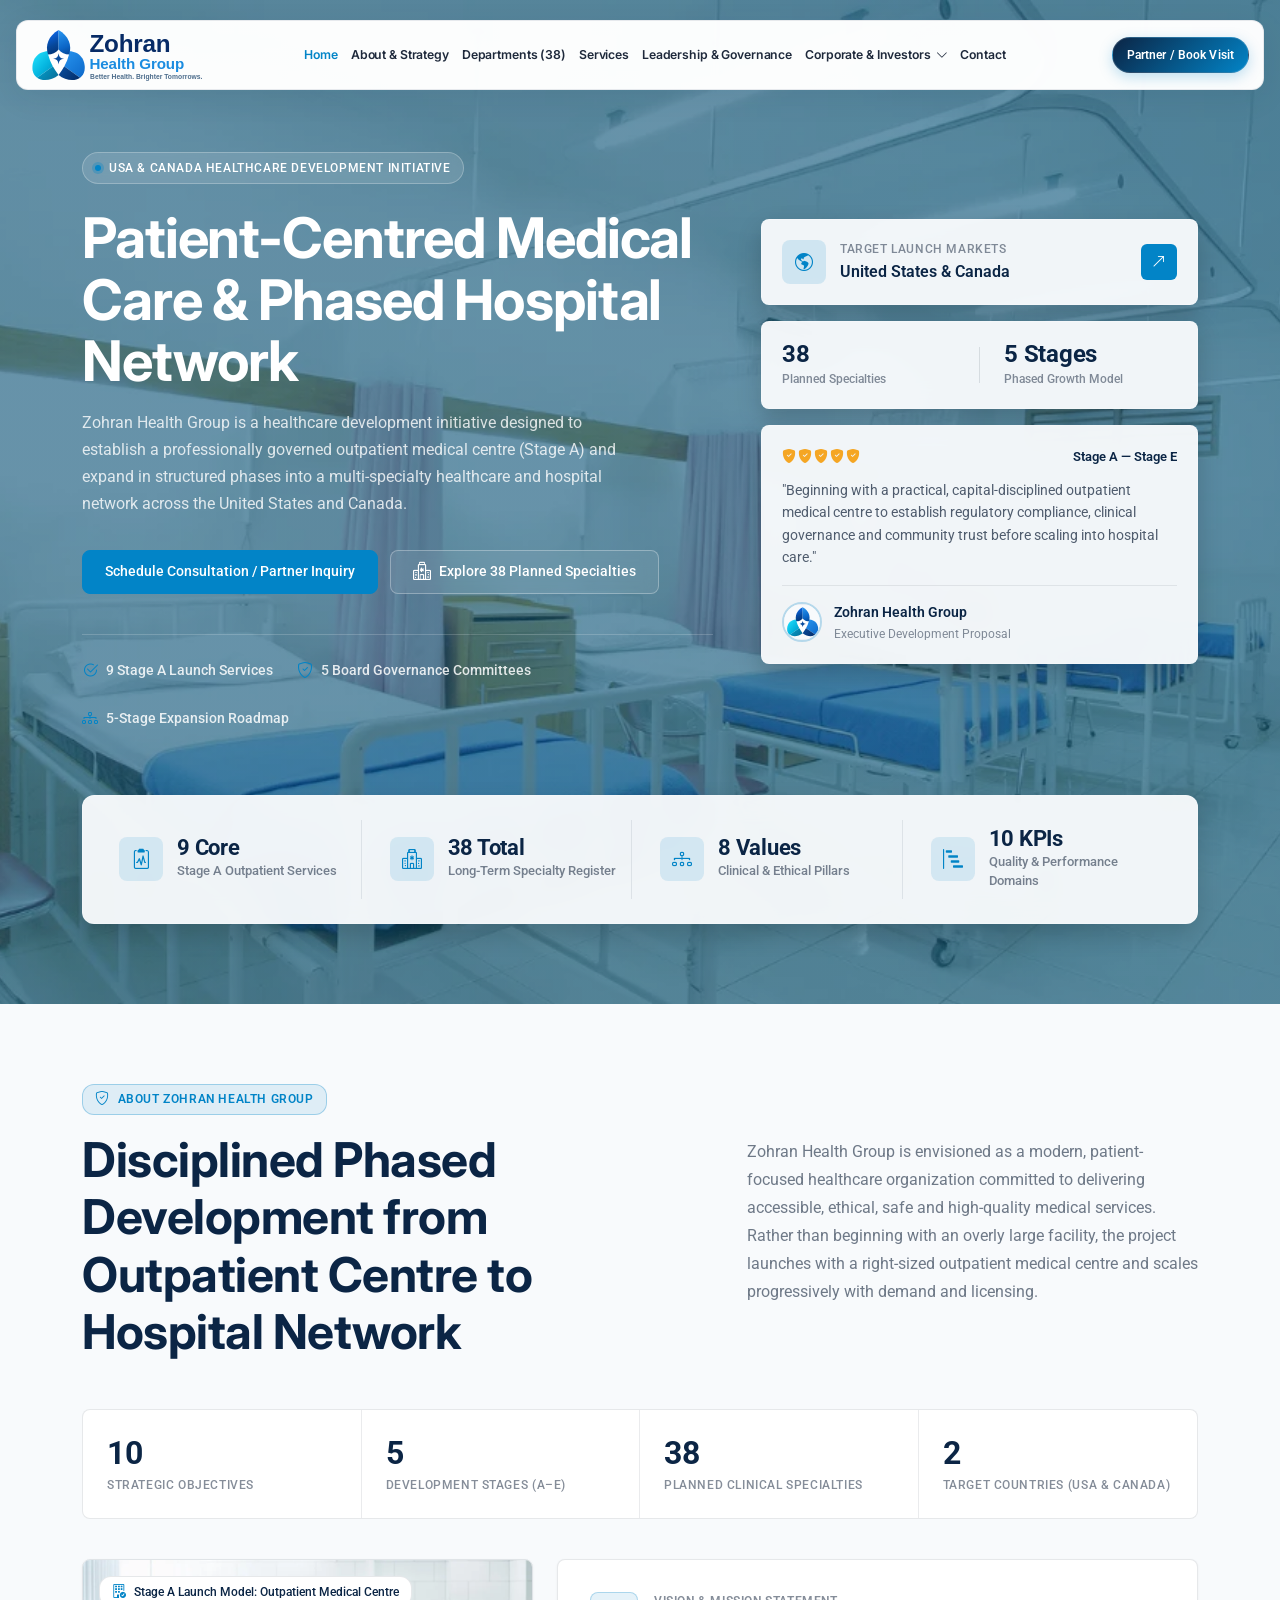
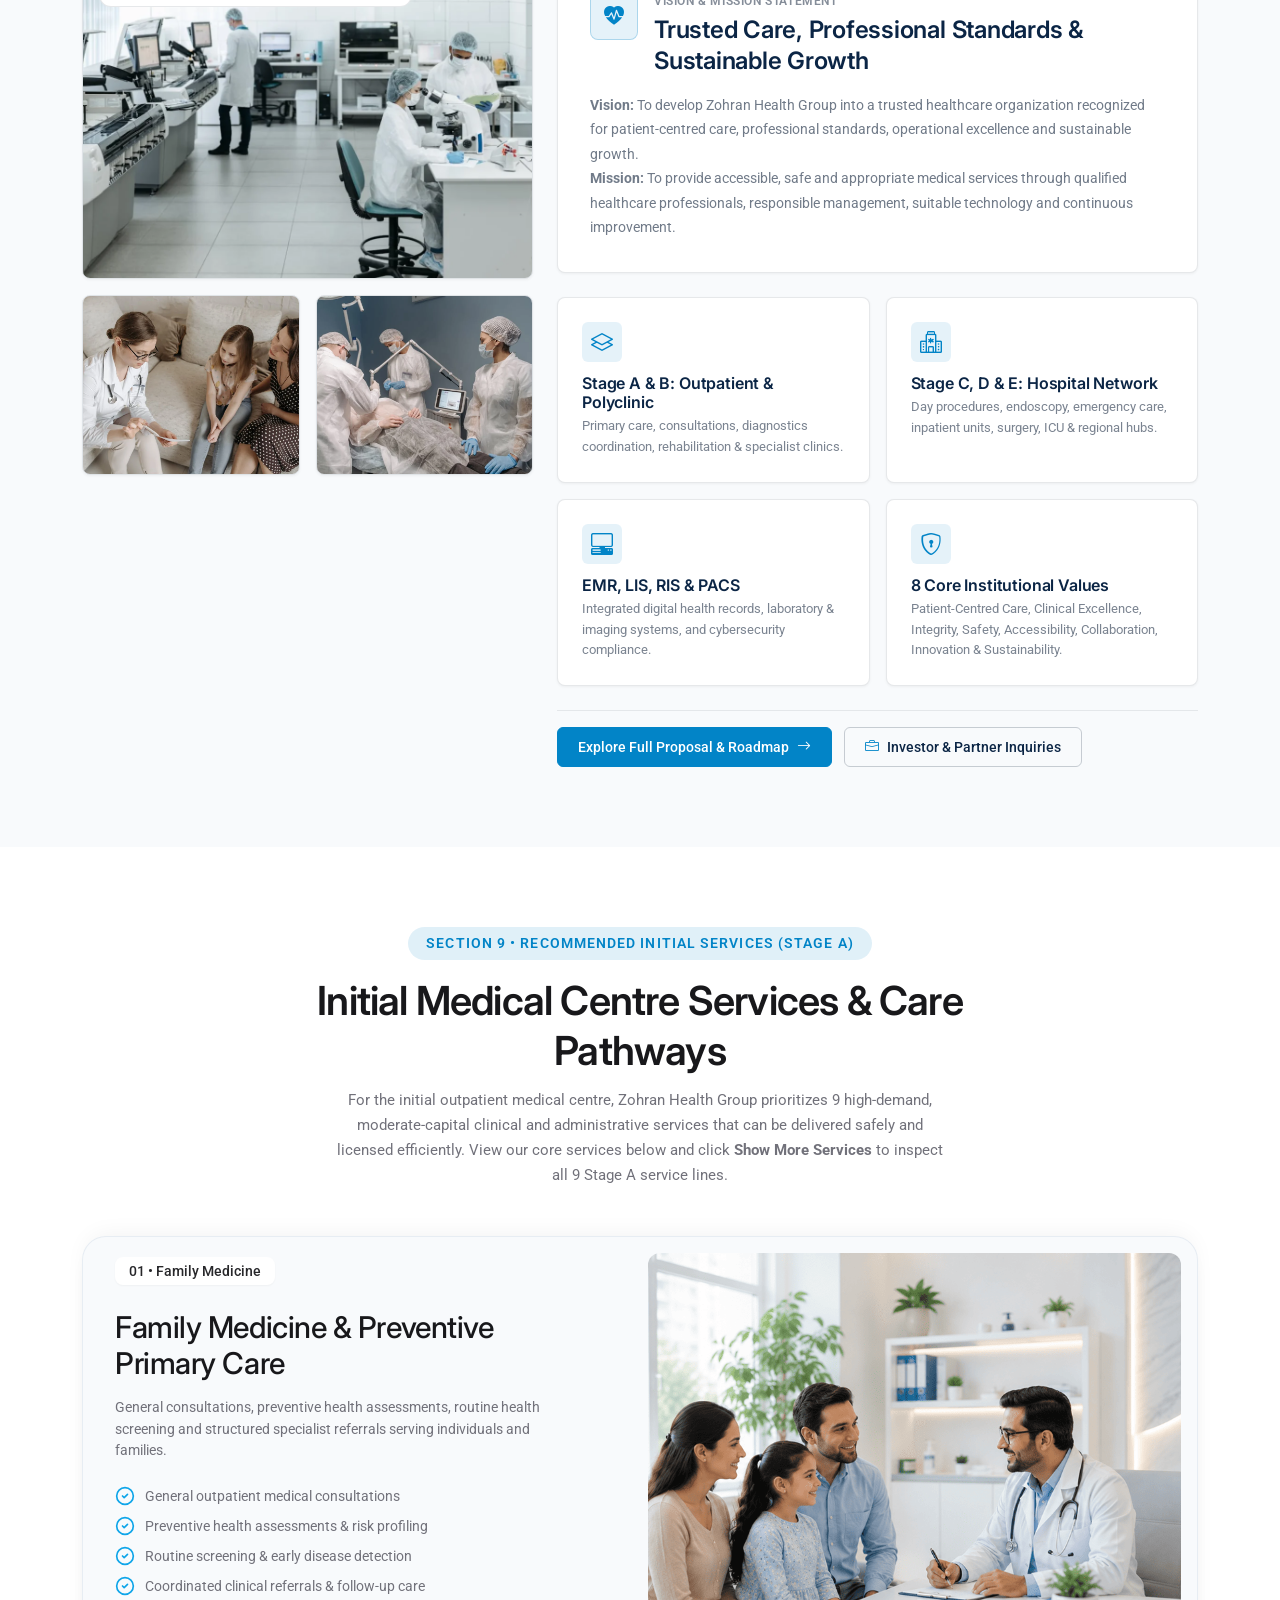
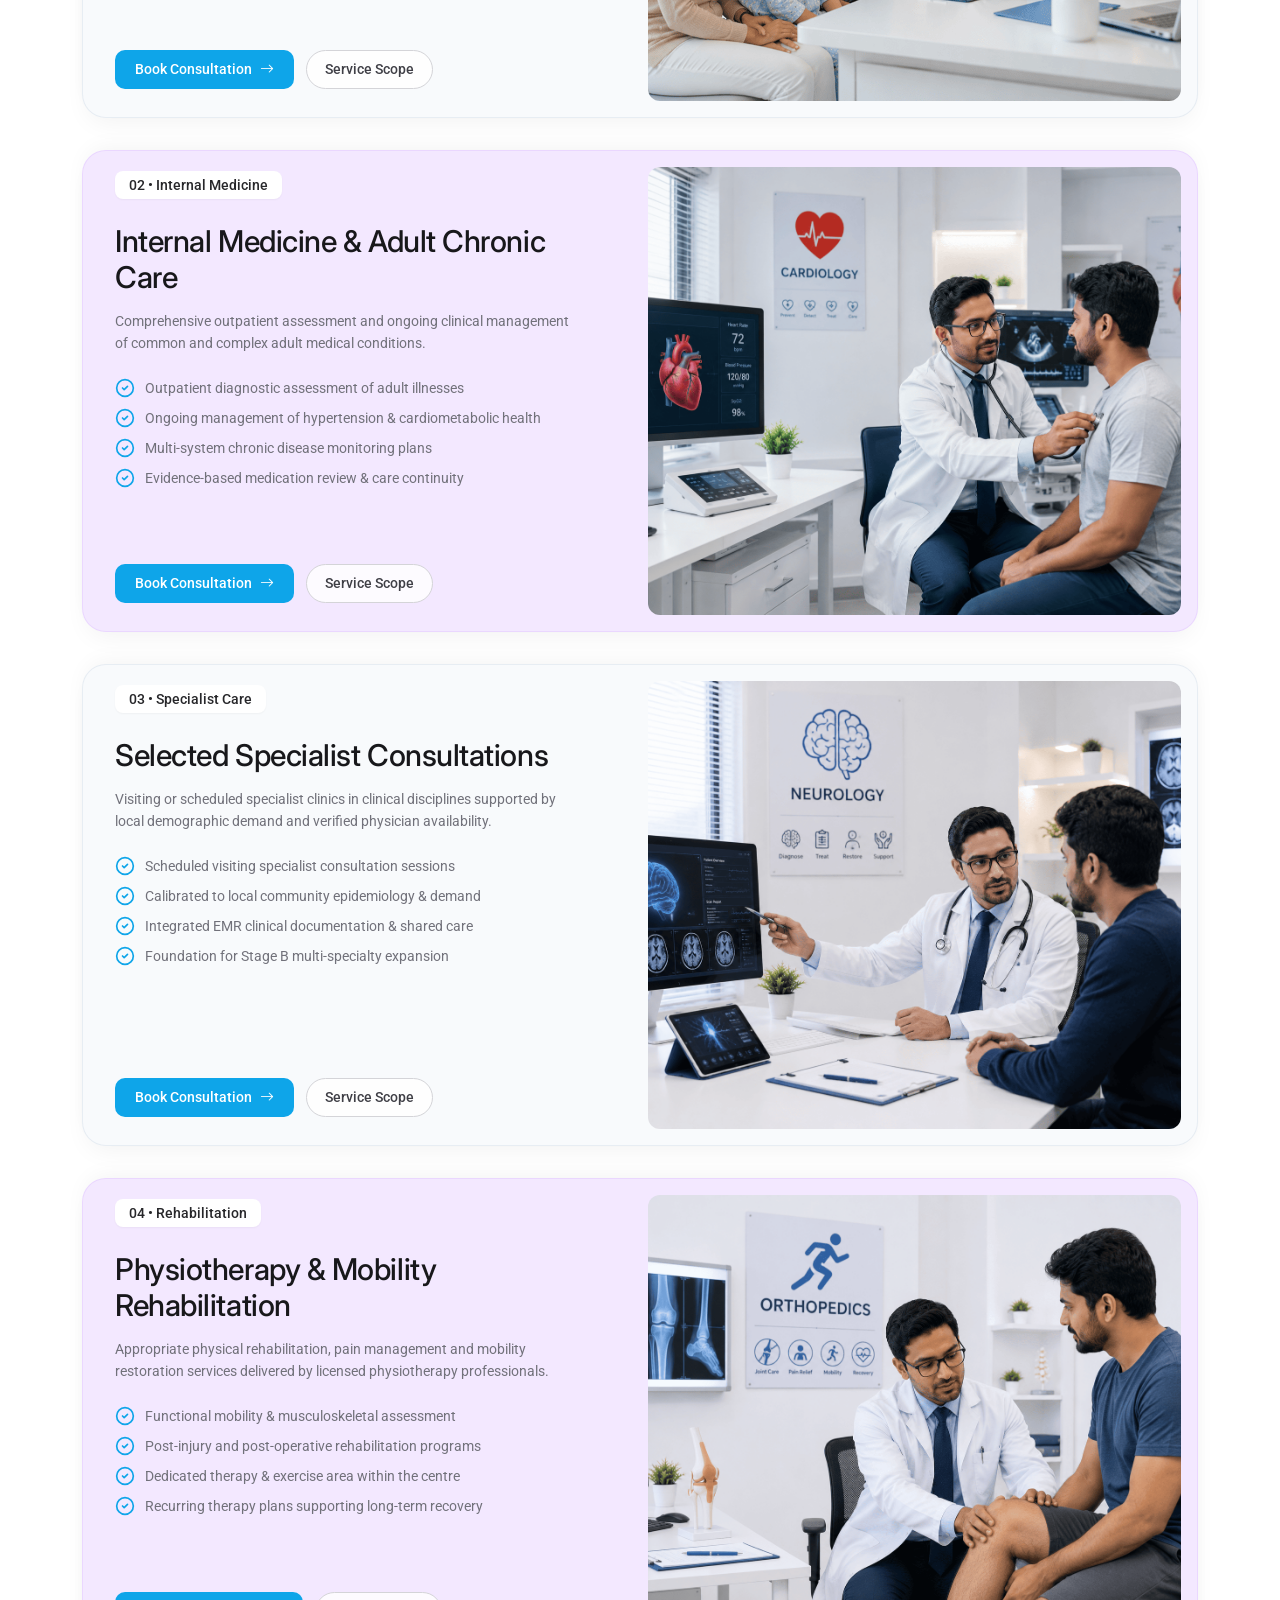
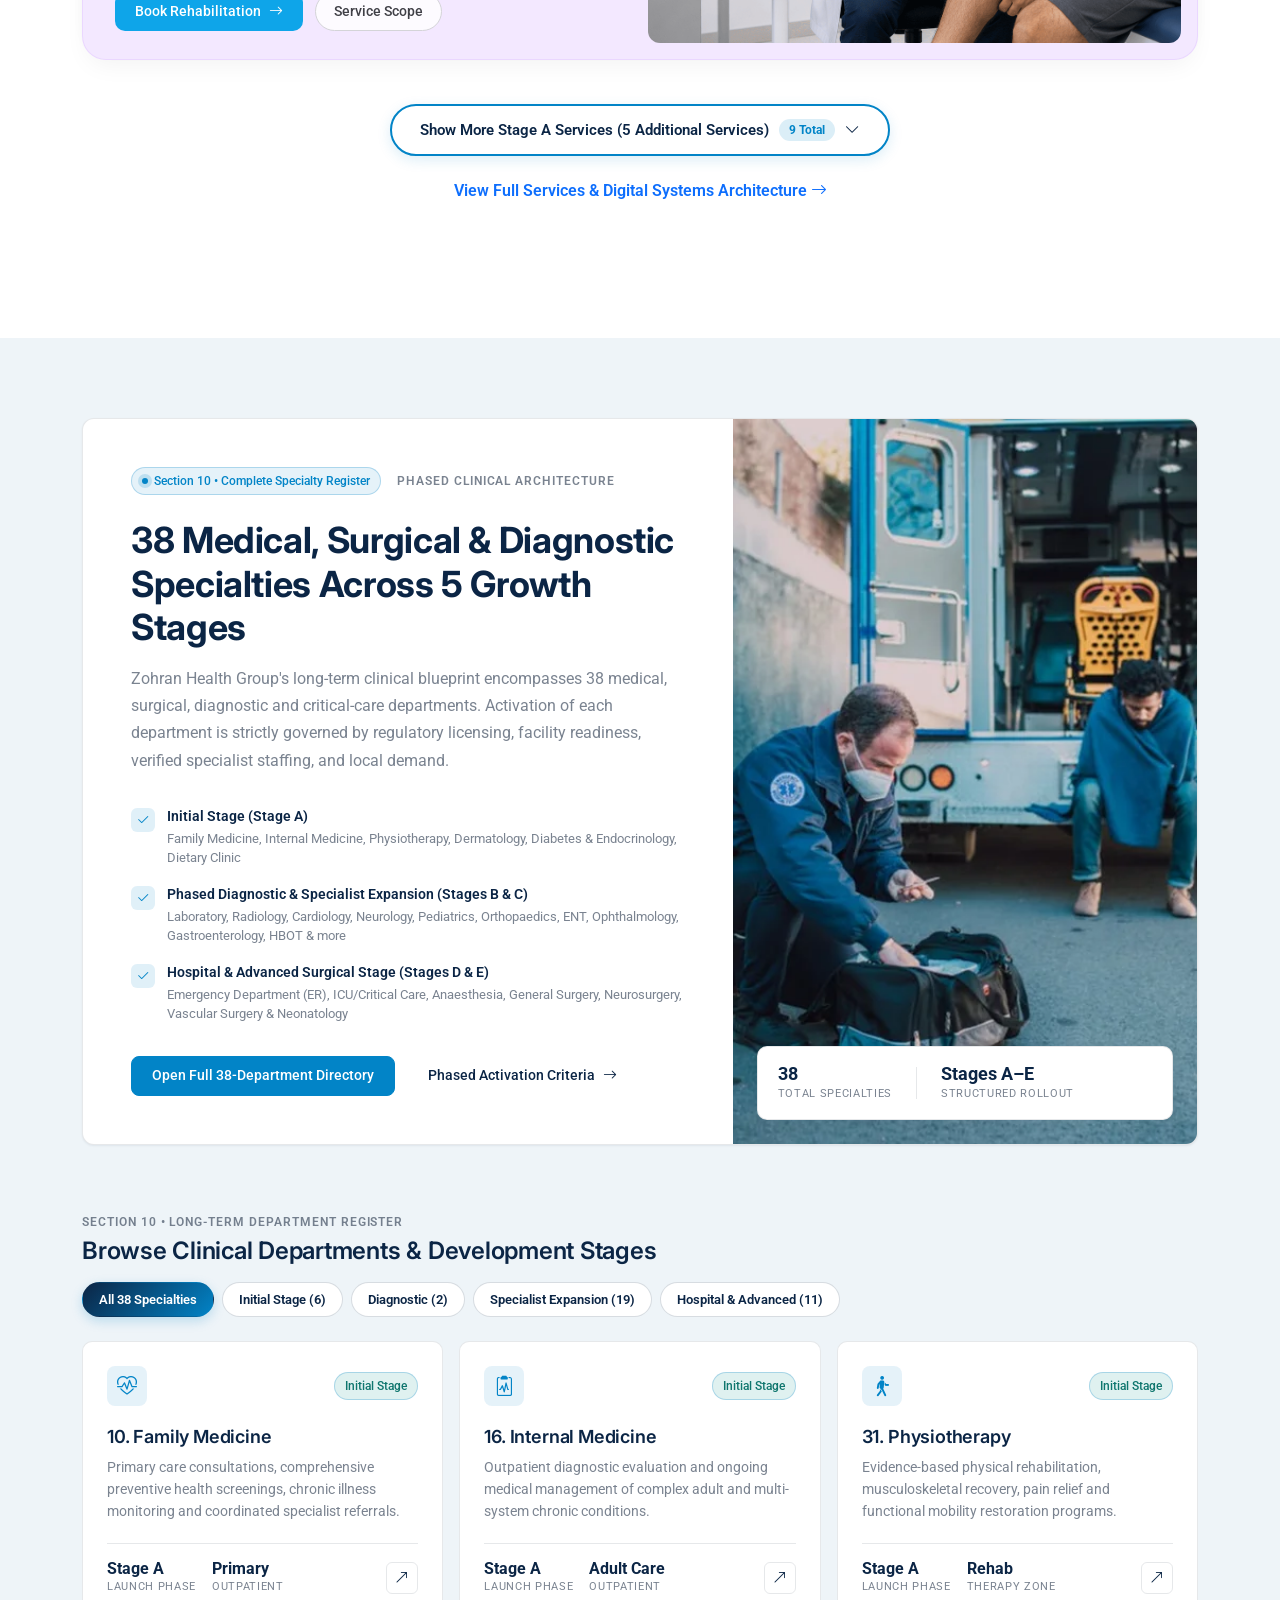
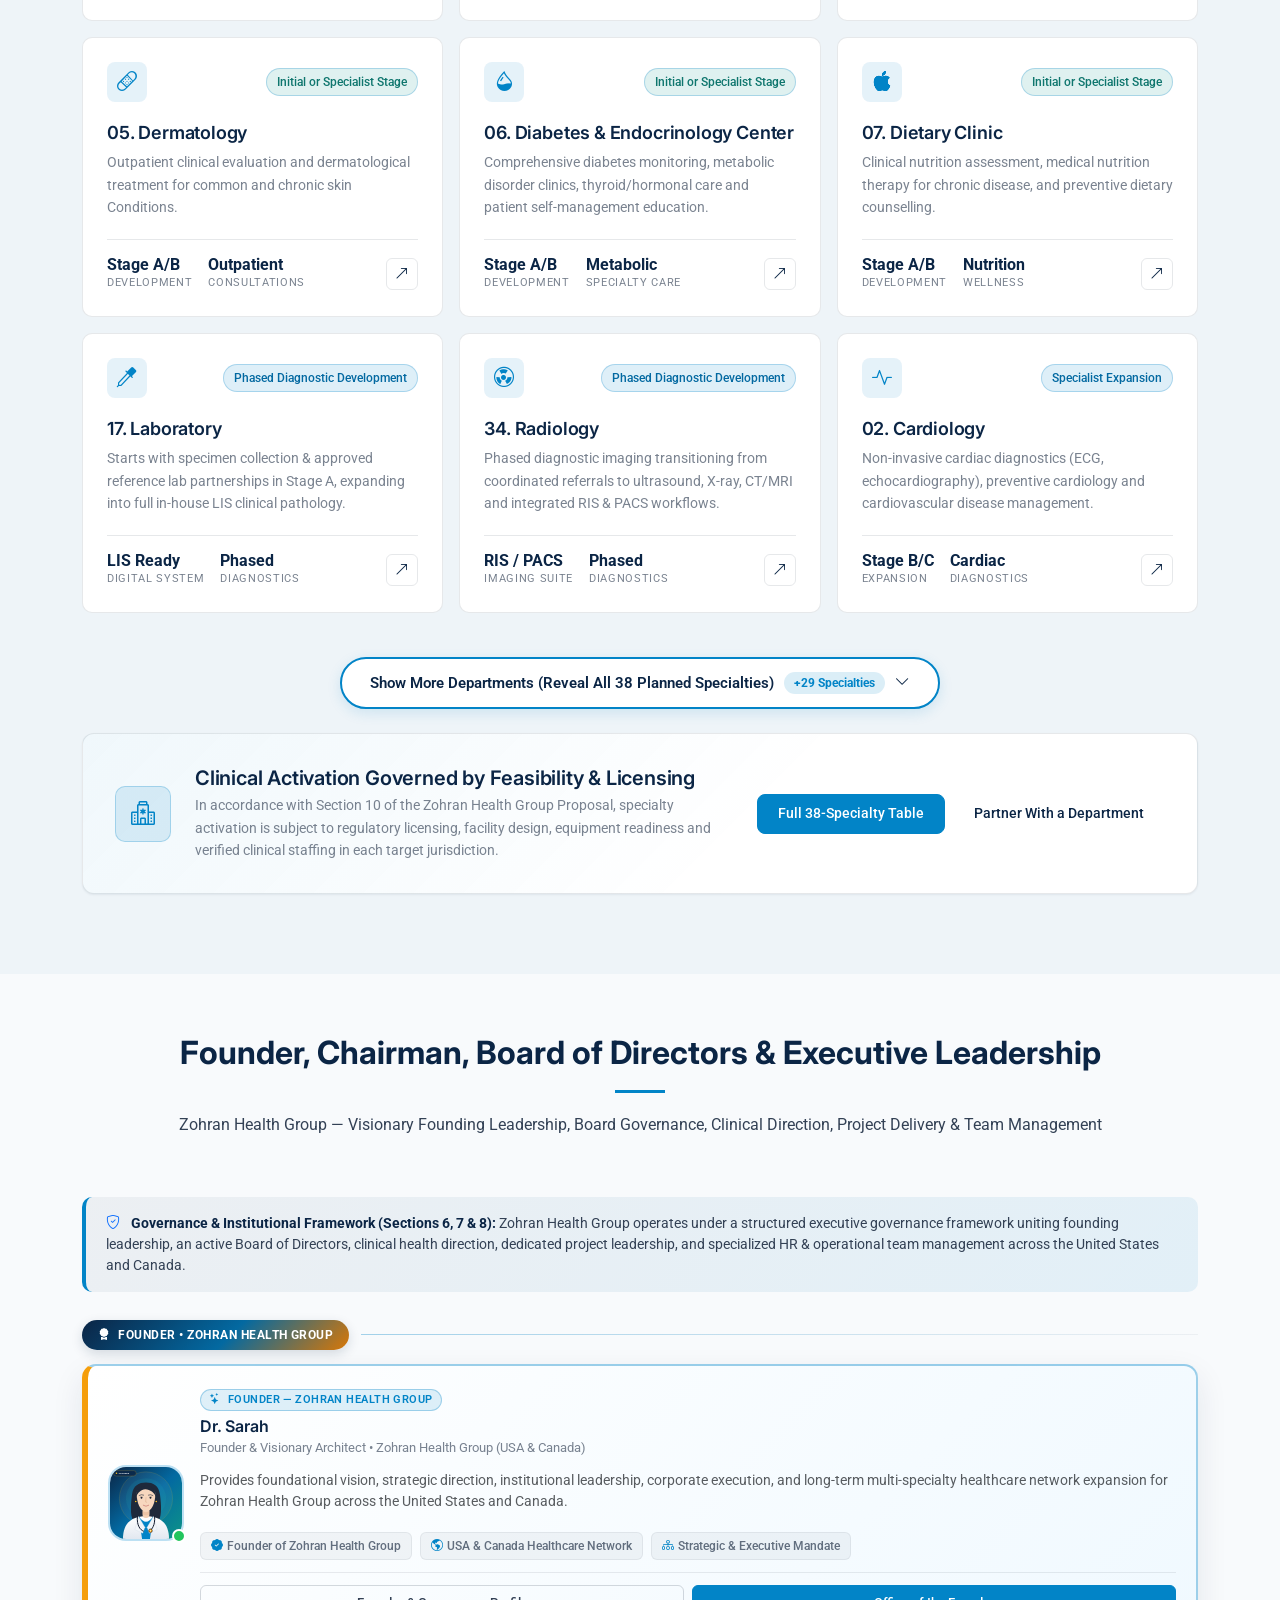
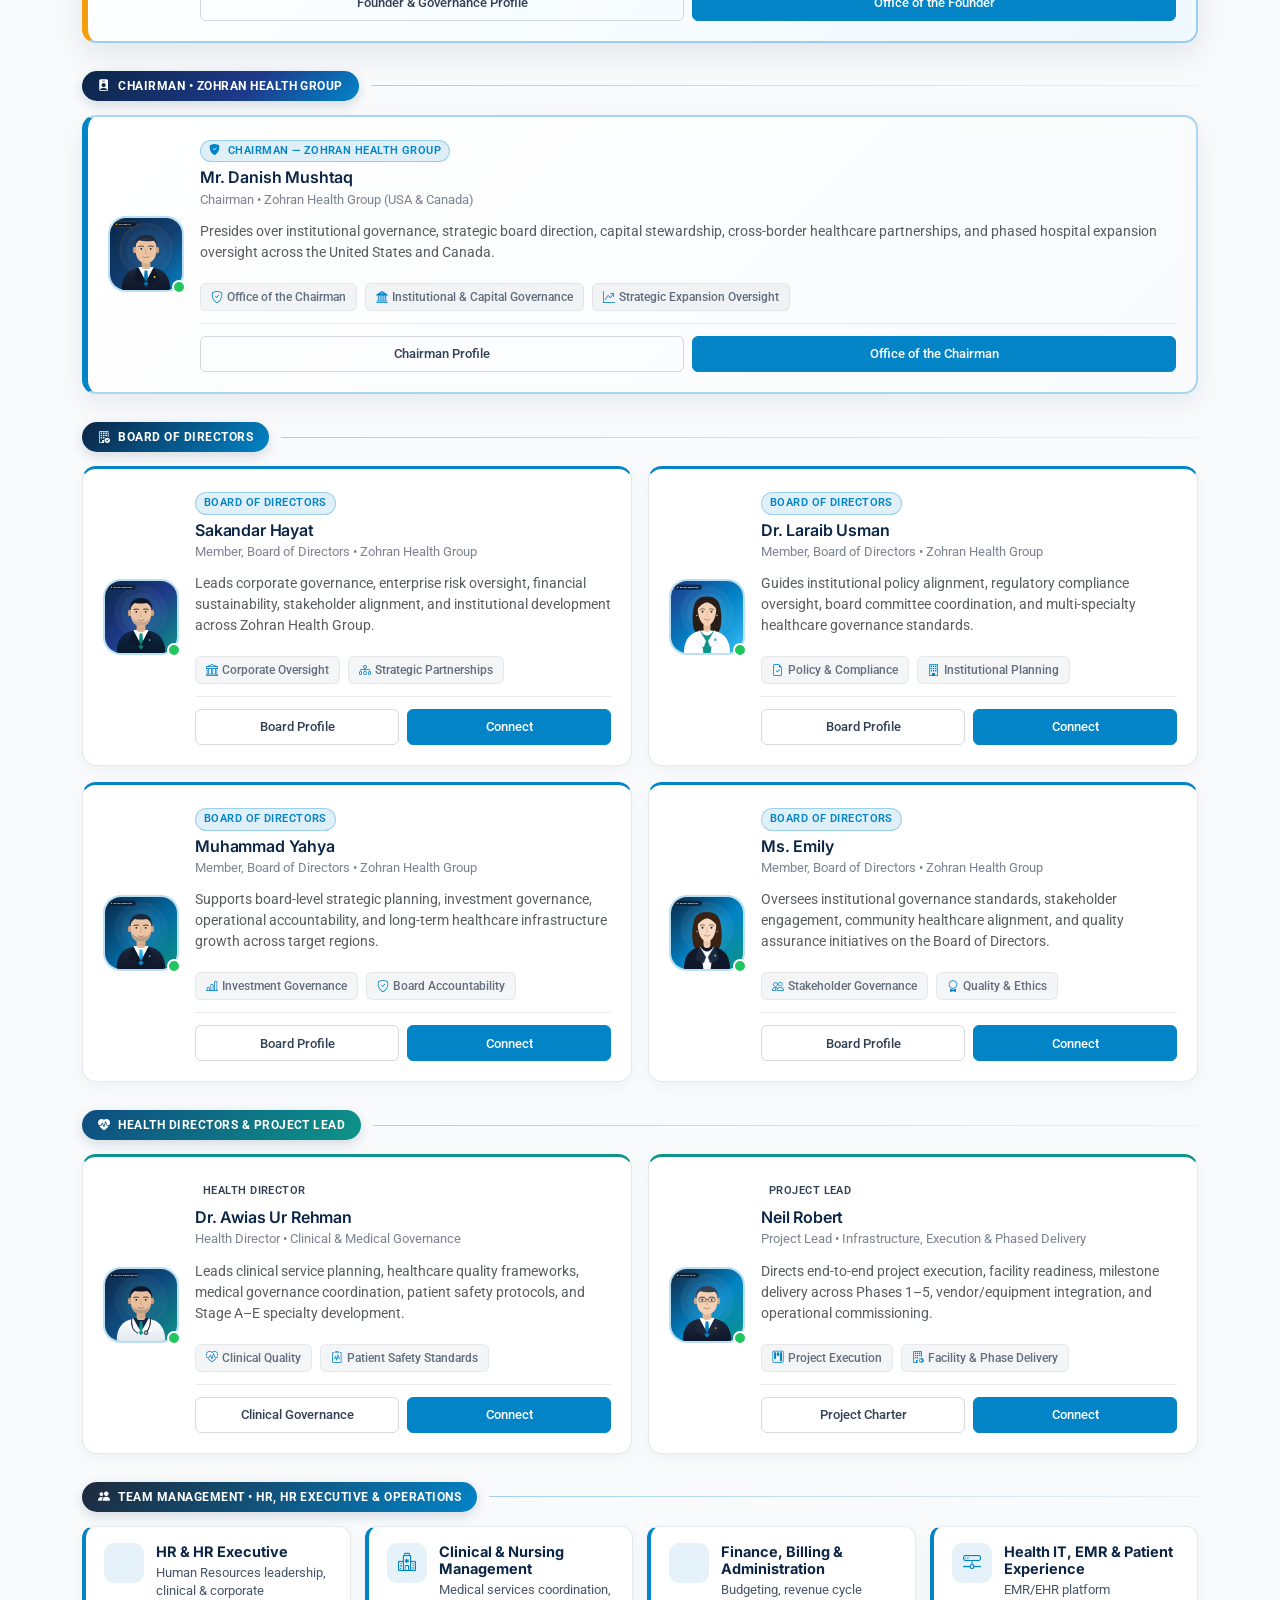
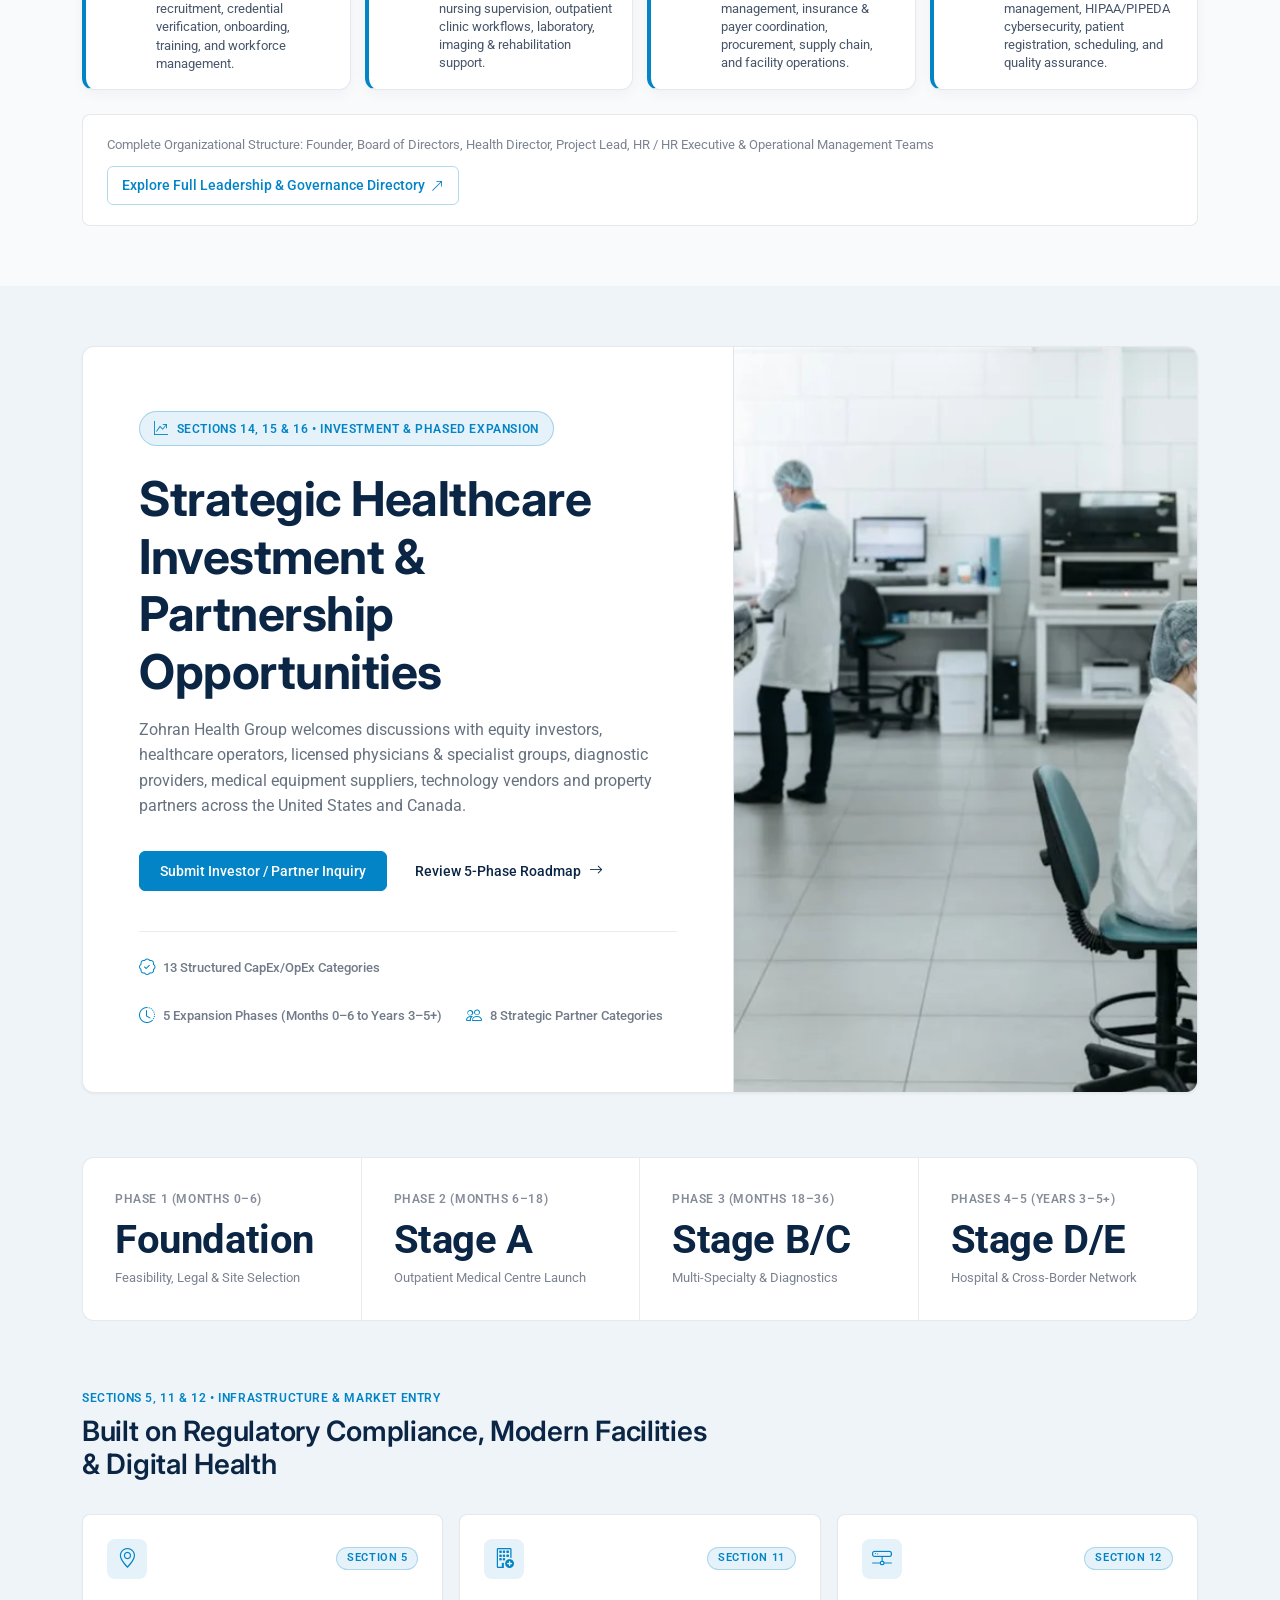
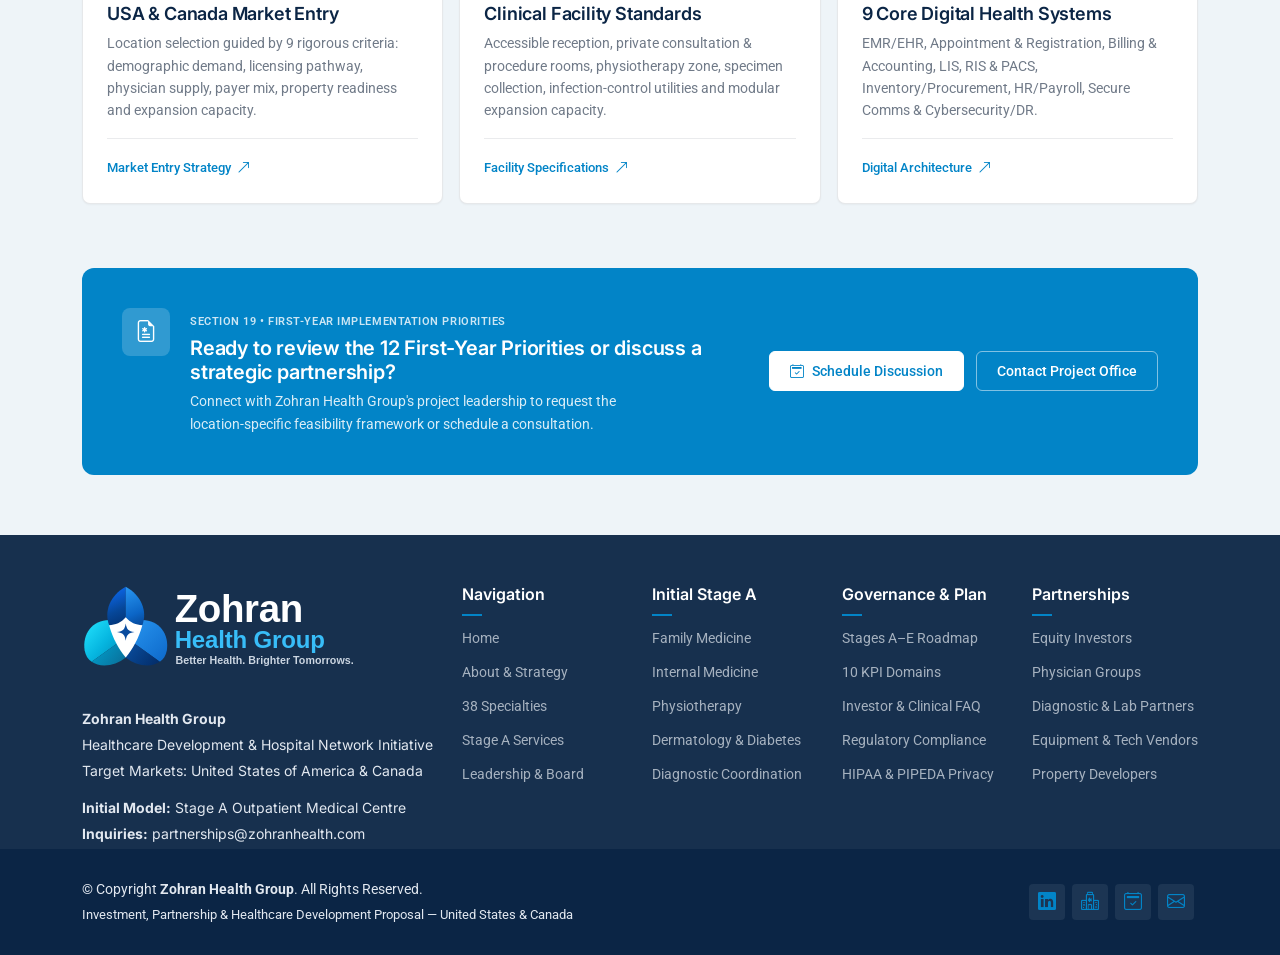
==== index.html @ de40e13e "Enlarge navbar (60px) and footer (82px) Trinity of Care logos with tight SVG viewBox" ====
<!DOCTYPE html>
<html lang="en">

<head>
  <meta charset="utf-8">
  <meta content="width=device-width, initial-scale=1.0" name="viewport">
  <title>Zohran Health Group | Medical Centre &amp; Multi-Specialty Hospital Network (USA &amp; Canada)</title>
  <meta name="description" content="Zohran Health Group — Investment, Partnership &amp; Healthcare Development Proposal for the establishment of an initial outpatient medical centre and phased multi-specialty hospital network across the United States and Canada.">
  <meta name="keywords" content="Zohran Health Group, Medical Centre, Multi-Specialty Hospital Network, Healthcare Development, USA, Canada, Family Medicine, Internal Medicine, Clinical Governance">

  <!-- Favicons -->
  <link href="assets/img/logo-emblem.svg?v=7" rel="icon" type="image/svg+xml">
  <link href="assets/img/apple-touch-icon.png" rel="apple-touch-icon">

  <!-- Fonts -->
  <link href="https://fonts.googleapis.com" rel="preconnect">
  <link href="https://fonts.gstatic.com" rel="preconnect" crossorigin>
  <link href="https://fonts.googleapis.com/css2?family=Roboto:ital,wght@0,100;0,300;0,400;0,500;0,700;0,900;1,100;1,300;1,400;1,500;1,700;1,900&family=Inter:wght@100;200;300;400;500;600;700;800;900&display=swap" rel="stylesheet">

  <!-- Vendor CSS Files -->
  <link href="vendors/bootstrap/css/bootstrap.min.css" rel="stylesheet">
  <link href="vendors/bootstrap-icons/bootstrap-icons.css" rel="stylesheet">
  <link href="vendors/aos/aos.css" rel="stylesheet">
  <link href="vendors/swiper/swiper-bundle.min.css" rel="stylesheet">
  <link href="vendors/glightbox/css/glightbox.min.css" rel="stylesheet">
  <link href="vendors/fontawesome-free/css/all.min.css" rel="stylesheet">

  <!-- Main CSS File -->
  <link href="assets/css/main.css?v=7" rel="stylesheet">
</head>

<body class="index-page">

  <header id="header" class="header d-flex align-items-center fixed-top">
    <div class="header-container container-fluid container-xl position-relative d-flex align-items-center justify-content-between">

      <a href="index.html" class="logo d-flex align-items-center me-auto me-xl-0">
        <img src="assets/img/logo-dark.svg?v=7" alt="Zohran Health Group Logo">
      </a>

      <nav id="navmenu" class="navmenu">
        <ul>
          <li><a href="index.html" class="active">Home</a></li>
          <li><a href="about.html">About &amp; Strategy</a></li>
          <li><a href="departments.html">Departments (38)</a></li>
          <li><a href="services.html">Services</a></li>
          <li><a href="doctors.html">Leadership &amp; Governance</a></li>
          <li class="dropdown"><a href="#"><span>Corporate &amp; Investors</span> <i class="bi bi-chevron-down toggle-dropdown"></i></a>
            <ul>
              <li><a href="department-details.html">Clinical Expansion Model</a></li>
              <li><a href="service-details.html">Initial Stage A Scope &amp; EMR</a></li>
              <li><a href="appointment.html">Consultation &amp; Partner Portal</a></li>
              <li><a href="testimonials.html">Governance &amp; KPI Framework</a></li>
              <li><a href="faq.html">Investor &amp; Clinical FAQ</a></li>
              <li><a href="gallery.html">Facility &amp; Infrastructure Standards</a></li>
              <li><a href="terms.html">Governance &amp; Regulatory Terms</a></li>
              <li><a href="privacy.html">HIPAA &amp; PIPEDA Data Privacy</a></li>
            </ul>
          </li>
          <li><a href="contact.html">Contact</a></li>
        </ul>
        <i class="mobile-nav-toggle d-xl-none bi bi-list"></i>
      </nav>

      <a class="btn-getstarted" href="appointment.html">Partner / Book Visit</a>

    </div>
  </header>

  <main class="main">

    <!-- Hero Section -->
    <section id="hero" class="hero section">

      <div class="hero-slider swiper init-swiper">
        <script type="application/json" class="swiper-config">
          {
            "loop": true,
            "speed": 800,
            "effect": "fade",
            "fadeEffect": {
              "crossFade": true
            },
            "autoplay": {
              "delay": 6000
            },
            "slidesPerView": 1
          }
        </script>
        <div class="swiper-wrapper">
          <div class="swiper-slide" style="background-image: url('assets/img/health/showcase-1.webp');"></div>
          <div class="swiper-slide" style="background-image: url('assets/img/health/showcase-7.webp');"></div>
          <div class="swiper-slide" style="background-image: url('assets/img/health/showcase-11.webp');"></div>
        </div>
        <div class="slide-overlay"></div>
      </div><!-- End Hero Slider Background -->

      <div class="container" data-aos="fade-up" data-aos-delay="100">
        <div class="row align-items-center g-5">

          <div class="col-lg-7" data-aos="fade-up" data-aos-delay="150">
            <div class="hero-content">
              <span class="hero-badge">
                <span class="badge-dot"></span>
                USA &amp; Canada Healthcare Development Initiative
              </span>

              <h1 class="hero-headline">Patient-Centred Medical Care &amp; Phased Hospital Network</h1>
              <p class="hero-subtext">Zohran Health Group is a healthcare development initiative designed to establish a professionally governed outpatient medical centre (Stage A) and expand in structured phases into a multi-specialty healthcare and hospital network across the United States and Canada.</p>

              <div class="action-row">
                <a href="appointment.html" class="btn btn-solid">Schedule Consultation / Partner Inquiry</a>
                <a href="#featured-departments" class="btn btn-outline">
                  <i class="bi bi-hospital"></i>
                  <span>Explore 38 Planned Specialties</span>
                </a>
              </div>

              <ul class="meta-row">
                <li>
                  <a href="#featured-services" class="meta-link">
                    <i class="bi bi-check2-circle"></i>
                    <span>9 Stage A Launch Services</span>
                  </a>
                </li>
                <li>
                  <a href="#find-a-doctor" class="meta-link">
                    <i class="bi bi-shield-check"></i>
                    <span>5 Board Governance Committees</span>
                  </a>
                </li>
                <li>
                  <a href="about.html" class="meta-link">
                    <i class="bi bi-diagram-3"></i>
                    <span>5-Stage Expansion Roadmap</span>
                  </a>
                </li>
              </ul>
            </div>
          </div><!-- End Hero Content -->

          <div class="col-lg-5" data-aos="fade-up" data-aos-delay="250">
            <div class="info-stack">

              <div class="info-card emergency-card">
                <div class="card-icon">
                  <i class="bi bi-globe-americas"></i>
                </div>
                <div class="card-meta">
                  <span class="card-label">Target Launch Markets</span>
                  <span class="card-value">United States &amp; Canada</span>
                </div>
                <a href="about.html" class="card-action" aria-label="Market Entry Strategy">
                  <i class="bi bi-arrow-up-right"></i>
                </a>
              </div><!-- End Emergency Card -->

              <div class="info-card stats-card">
                <div class="stat-cell">
                  <span class="stat-number">38</span>
                  <span class="stat-label">Planned Specialties</span>
                </div>
                <div class="stat-divider"></div>
                <div class="stat-cell">
                  <span class="stat-number">5 Stages</span>
                  <span class="stat-label">Phased Growth Model</span>
                </div>
              </div><!-- End Stats Card -->

              <div class="info-card review-card">
                <div class="review-header">
                  <div class="review-rating">
                    <i class="bi bi-shield-fill-check"></i>
                    <i class="bi bi-shield-fill-check"></i>
                    <i class="bi bi-shield-fill-check"></i>
                    <i class="bi bi-shield-fill-check"></i>
                    <i class="bi bi-shield-fill-check"></i>
                  </div>
                  <span class="review-score">Stage A — Stage E</span>
                </div>
                <p class="review-quote">"Beginning with a practical, capital-disciplined outpatient medical centre to establish regulatory compliance, clinical governance and community trust before scaling into hospital care."</p>
                <div class="review-author">
                  <span class="author-avatar">
                    <img src="assets/img/logo-emblem.svg?v=7" alt="Zohran Health Group Emblem" loading="lazy">
                  </span>
                  <div class="author-info">
                    <span class="author-name">Zohran Health Group</span>
                    <span class="author-role">Executive Development Proposal</span>
                  </div>
                </div>
              </div><!-- End Review Card -->

            </div>
          </div><!-- End Info Stack -->

        </div>

        <div class="metrics-bar" data-aos="fade-up" data-aos-delay="300">
          <div class="metric-item">
            <div class="metric-icon">
              <i class="bi bi-clipboard2-pulse"></i>
            </div>
            <div class="metric-text">
              <span class="metric-number">9 Core</span>
              <span class="metric-label">Stage A Outpatient Services</span>
            </div>
          </div>
          <div class="metric-item">
            <div class="metric-icon">
              <i class="bi bi-hospital"></i>
            </div>
            <div class="metric-text">
              <span class="metric-number">38 Total</span>
              <span class="metric-label">Long-Term Specialty Register</span>
            </div>
          </div>
          <div class="metric-item">
            <div class="metric-icon">
              <i class="bi bi-diagram-3"></i>
            </div>
            <div class="metric-text">
              <span class="metric-number">8 Values</span>
              <span class="metric-label">Clinical &amp; Ethical Pillars</span>
            </div>
          </div>
          <div class="metric-item">
            <div class="metric-icon">
              <i class="bi bi-bar-chart-steps"></i>
            </div>
            <div class="metric-text">
              <span class="metric-number">10 KPIs</span>
              <span class="metric-label">Quality &amp; Performance Domains</span>
            </div>
          </div>
        </div><!-- End Metrics Bar -->

      </div>

    </section><!-- /Hero Section -->

    <!-- Home About Section -->
    <section id="home-about" class="home-about section">

      <div class="container" data-aos="fade-up" data-aos-delay="100">

        <div class="row align-items-center mb-5 gy-4">
          <div class="col-lg-7" data-aos="fade-up" data-aos-delay="100">
            <span class="eyebrow-badge">
              <i class="bi bi-shield-check"></i>
              About Zohran Health Group
            </span>
            <h2 class="display-heading">Disciplined Phased Development from Outpatient Centre to Hospital Network</h2>
          </div>
          <div class="col-lg-5" data-aos="fade-up" data-aos-delay="150">
            <p class="intro-copy">Zohran Health Group is envisioned as a modern, patient-focused healthcare organization committed to delivering accessible, ethical, safe and high-quality medical services. Rather than beginning with an overly large facility, the project launches with a right-sized outpatient medical centre and scales progressively with demand and licensing.</p>
          </div>
        </div><!-- End Heading Block -->

        <div class="stats-strip" data-aos="fade-up" data-aos-delay="200">
          <div class="stat-cell">
            <div class="stat-value">
              <span class="purecounter" data-purecounter-start="0" data-purecounter-end="10" data-purecounter-duration="1">10</span>
            </div>
            <div class="stat-label">Strategic Objectives</div>
          </div>
          <div class="stat-cell">
            <div class="stat-value">
              <span class="purecounter" data-purecounter-start="0" data-purecounter-end="5" data-purecounter-duration="1">5</span>
            </div>
            <div class="stat-label">Development Stages (A–E)</div>
          </div>
          <div class="stat-cell">
            <div class="stat-value">
              <span class="purecounter" data-purecounter-start="0" data-purecounter-end="38" data-purecounter-duration="1">38</span>
            </div>
            <div class="stat-label">Planned Clinical Specialties</div>
          </div>
          <div class="stat-cell">
            <div class="stat-value">
              <span class="purecounter" data-purecounter-start="0" data-purecounter-end="2" data-purecounter-duration="1">2</span>
            </div>
            <div class="stat-label">Target Countries (USA &amp; Canada)</div>
          </div>
        </div><!-- End Stats Strip -->

        <div class="row gy-4 mt-2">
          <div class="col-lg-5" data-aos="fade-up" data-aos-delay="100">
            <div class="media-stack">
              <figure class="media-card primary">
                <img src="assets/img/health/facilities-6.webp" alt="Zohran Health Group Outpatient Medical Centre Model" class="img-fluid" loading="lazy">
                <figcaption class="media-tag">
                  <i class="bi bi-building-check"></i>
                  <span>Stage A Launch Model: Outpatient Medical Centre</span>
                </figcaption>
              </figure>
              <div class="media-row">
                <figure class="media-card">
                  <img src="assets/img/health/consultation-3.webp" alt="Patient-Centred Clinical Consultation" class="img-fluid" loading="lazy">
                </figure>
                <figure class="media-card">
                  <img src="assets/img/health/surgery-2.webp" alt="Future Multi-Specialty &amp; Hospital Expansion" class="img-fluid" loading="lazy">
                </figure>
              </div>
            </div>
          </div><!-- End Media Stack -->

          <div class="col-lg-7" data-aos="fade-up" data-aos-delay="150">
            <div class="feature-card primary-card">
              <div class="card-head">
                <span class="icon-square">
                  <i class="bi bi-heart-pulse-fill"></i>
                </span>
                <div class="head-text">
                  <span class="meta-label">Vision &amp; Mission Statement</span>
                  <h3 class="card-title">Trusted Care, Professional Standards &amp; Sustainable Growth</h3>
                </div>
              </div>
              <p class="card-description"><strong>Vision:</strong> To develop Zohran Health Group into a trusted healthcare organization recognized for patient-centred care, professional standards, operational excellence and sustainable growth.<br><strong>Mission:</strong> To provide accessible, safe and appropriate medical services through qualified healthcare professionals, responsible management, suitable technology and continuous improvement.</p>
            </div><!-- End Primary Card -->

            <div class="row g-3 capabilities-grid">
              <div class="col-sm-6">
                <div class="feature-card compact">
                  <i class="bi bi-layers"></i>
                  <div class="compact-text">
                    <h4>Stage A &amp; B: Outpatient &amp; Polyclinic</h4>
                    <p>Primary care, consultations, diagnostics coordination, rehabilitation &amp; specialist clinics.</p>
                  </div>
                </div>
              </div>
              <div class="col-sm-6">
                <div class="feature-card compact">
                  <i class="bi bi-hospital"></i>
                  <div class="compact-text">
                    <h4>Stage C, D &amp; E: Hospital Network</h4>
                    <p>Day procedures, endoscopy, emergency care, inpatient units, surgery, ICU &amp; regional hubs.</p>
                  </div>
                </div>
              </div>
              <div class="col-sm-6">
                <div class="feature-card compact">
                  <i class="bi bi-pc-display-horizontal"></i>
                  <div class="compact-text">
                    <h4>EMR, LIS, RIS &amp; PACS</h4>
                    <p>Integrated digital health records, laboratory &amp; imaging systems, and cybersecurity compliance.</p>
                  </div>
                </div>
              </div>
              <div class="col-sm-6">
                <div class="feature-card compact">
                  <i class="bi bi-shield-lock"></i>
                  <div class="compact-text">
                    <h4>8 Core Institutional Values</h4>
                    <p>Patient-Centred Care, Clinical Excellence, Integrity, Safety, Accessibility, Collaboration, Innovation &amp; Sustainability.</p>
                  </div>
                </div>
              </div>
            </div><!-- End Capabilities Grid -->

            <div class="action-row">
              <a href="about.html" class="btn-primary-shadcn">
                Explore Full Proposal &amp; Roadmap
                <i class="bi bi-arrow-right"></i>
              </a>
              <a href="appointment.html" class="btn-ghost-shadcn">
                <i class="bi bi-briefcase"></i>
                Investor &amp; Partner Inquiries
              </a>
            </div><!-- End Action Row -->
          </div>
        </div>

      </div>

    </section><!-- /Home About Section -->

    <!-- Featured Services Section (Interactive Sticky Stacking Cards + Show More for All 9 Stage A Services) -->
    <section id="featured-services" class="services-stack-section section">

      <div class="container">

        <!-- Section Header -->
        <div class="services-stack-header" data-aos="fade-up">
          <span class="badge-subtitle">Section 9 • Recommended Initial Services (Stage A)</span>
          <h2>Initial Medical Centre Services &amp; Care Pathways</h2>
          <p>For the initial outpatient medical centre, Zohran Health Group prioritizes 9 high-demand, moderate-capital clinical and administrative services that can be delivered safely and licensed efficiently. View our core services below and click <strong>Show More Services</strong> to inspect all 9 Stage A service lines.</p>
        </div>

        <!-- Sticky Stacking Cards Container (PrebuiltUI MediCare Sticky Stack) -->
        <div class="services-stack-container">

          <!-- Service 1: Family Medicine -->
          <div class="sticky-service-card" style="top: 96px; z-index: 1;">
            <div class="sticky-card-content">
              <p class="service-pill-badge">01 • Family Medicine</p>
              <h3 class="service-headline">Family Medicine &amp; Preventive Primary Care</h3>
              <p class="service-lead">General consultations, preventive health assessments, routine health screening and structured specialist referrals serving individuals and families.</p>
              <ul class="service-features-list">
                <li>
                  <svg xmlns="http://www.w3.org/2000/svg" width="24" height="24" viewBox="0 0 24 24" fill="none" stroke="currentColor" stroke-width="2" stroke-linecap="round" stroke-linejoin="round" aria-hidden="true"><circle cx="12" cy="12" r="10"></circle><path d="m9 12 2 2 4-4"></path></svg>
                  <span>General outpatient medical consultations</span>
                </li>
                <li>
                  <svg xmlns="http://www.w3.org/2000/svg" width="24" height="24" viewBox="0 0 24 24" fill="none" stroke="currentColor" stroke-width="2" stroke-linecap="round" stroke-linejoin="round" aria-hidden="true"><circle cx="12" cy="12" r="10"></circle><path d="m9 12 2 2 4-4"></path></svg>
                  <span>Preventive health assessments &amp; risk profiling</span>
                </li>
                <li>
                  <svg xmlns="http://www.w3.org/2000/svg" width="24" height="24" viewBox="0 0 24 24" fill="none" stroke="currentColor" stroke-width="2" stroke-linecap="round" stroke-linejoin="round" aria-hidden="true"><circle cx="12" cy="12" r="10"></circle><path d="m9 12 2 2 4-4"></path></svg>
                  <span>Routine screening &amp; early disease detection</span>
                </li>
                <li>
                  <svg xmlns="http://www.w3.org/2000/svg" width="24" height="24" viewBox="0 0 24 24" fill="none" stroke="currentColor" stroke-width="2" stroke-linecap="round" stroke-linejoin="round" aria-hidden="true"><circle cx="12" cy="12" r="10"></circle><path d="m9 12 2 2 4-4"></path></svg>
                  <span>Coordinated clinical referrals &amp; follow-up care</span>
                </li>
              </ul>
              <div class="service-actions">
                <a href="appointment.html" class="btn-service-action">Book Consultation <i class="bi bi-arrow-right"></i></a>
                <a href="service-details.html" class="btn-service-secondary">Service Scope</a>
              </div>
            </div>
            <div class="service-image-box">
              <img src="assets/img/services/services-image1.png" alt="Family Medicine Services" loading="lazy">
            </div>
          </div>

          <!-- Service 2: Internal Medicine -->
          <div class="sticky-service-card card-purple" style="top: 144px; z-index: 2;">
            <div class="sticky-card-content">
              <p class="service-pill-badge">02 • Internal Medicine</p>
              <h3 class="service-headline">Internal Medicine &amp; Adult Chronic Care</h3>
              <p class="service-lead">Comprehensive outpatient assessment and ongoing clinical management of common and complex adult medical conditions.</p>
              <ul class="service-features-list">
                <li>
                  <svg xmlns="http://www.w3.org/2000/svg" width="24" height="24" viewBox="0 0 24 24" fill="none" stroke="currentColor" stroke-width="2" stroke-linecap="round" stroke-linejoin="round" aria-hidden="true"><circle cx="12" cy="12" r="10"></circle><path d="m9 12 2 2 4-4"></path></svg>
                  <span>Outpatient diagnostic assessment of adult illnesses</span>
                </li>
                <li>
                  <svg xmlns="http://www.w3.org/2000/svg" width="24" height="24" viewBox="0 0 24 24" fill="none" stroke="currentColor" stroke-width="2" stroke-linecap="round" stroke-linejoin="round" aria-hidden="true"><circle cx="12" cy="12" r="10"></circle><path d="m9 12 2 2 4-4"></path></svg>
                  <span>Ongoing management of hypertension &amp; cardiometabolic health</span>
                </li>
                <li>
                  <svg xmlns="http://www.w3.org/2000/svg" width="24" height="24" viewBox="0 0 24 24" fill="none" stroke="currentColor" stroke-width="2" stroke-linecap="round" stroke-linejoin="round" aria-hidden="true"><circle cx="12" cy="12" r="10"></circle><path d="m9 12 2 2 4-4"></path></svg>
                  <span>Multi-system chronic disease monitoring plans</span>
                </li>
                <li>
                  <svg xmlns="http://www.w3.org/2000/svg" width="24" height="24" viewBox="0 0 24 24" fill="none" stroke="currentColor" stroke-width="2" stroke-linecap="round" stroke-linejoin="round" aria-hidden="true"><circle cx="12" cy="12" r="10"></circle><path d="m9 12 2 2 4-4"></path></svg>
                  <span>Evidence-based medication review &amp; care continuity</span>
                </li>
              </ul>
              <div class="service-actions">
                <a href="appointment.html" class="btn-service-action">Book Consultation <i class="bi bi-arrow-right"></i></a>
                <a href="service-details.html" class="btn-service-secondary">Service Scope</a>
              </div>
            </div>
            <div class="service-image-box">
              <img src="assets/img/services/services-image2.png" alt="Internal Medicine Care" loading="lazy">
            </div>
          </div>

          <!-- Service 3: Selected Specialist Consultations -->
          <div class="sticky-service-card" style="top: 192px; z-index: 3;">
            <div class="sticky-card-content">
              <p class="service-pill-badge">03 • Specialist Care</p>
              <h3 class="service-headline">Selected Specialist Consultations</h3>
              <p class="service-lead">Visiting or scheduled specialist clinics in clinical disciplines supported by local demographic demand and verified physician availability.</p>
              <ul class="service-features-list">
                <li>
                  <svg xmlns="http://www.w3.org/2000/svg" width="24" height="24" viewBox="0 0 24 24" fill="none" stroke="currentColor" stroke-width="2" stroke-linecap="round" stroke-linejoin="round" aria-hidden="true"><circle cx="12" cy="12" r="10"></circle><path d="m9 12 2 2 4-4"></path></svg>
                  <span>Scheduled visiting specialist consultation sessions</span>
                </li>
                <li>
                  <svg xmlns="http://www.w3.org/2000/svg" width="24" height="24" viewBox="0 0 24 24" fill="none" stroke="currentColor" stroke-width="2" stroke-linecap="round" stroke-linejoin="round" aria-hidden="true"><circle cx="12" cy="12" r="10"></circle><path d="m9 12 2 2 4-4"></path></svg>
                  <span>Calibrated to local community epidemiology &amp; demand</span>
                </li>
                <li>
                  <svg xmlns="http://www.w3.org/2000/svg" width="24" height="24" viewBox="0 0 24 24" fill="none" stroke="currentColor" stroke-width="2" stroke-linecap="round" stroke-linejoin="round" aria-hidden="true"><circle cx="12" cy="12" r="10"></circle><path d="m9 12 2 2 4-4"></path></svg>
                  <span>Integrated EMR clinical documentation &amp; shared care</span>
                </li>
                <li>
                  <svg xmlns="http://www.w3.org/2000/svg" width="24" height="24" viewBox="0 0 24 24" fill="none" stroke="currentColor" stroke-width="2" stroke-linecap="round" stroke-linejoin="round" aria-hidden="true"><circle cx="12" cy="12" r="10"></circle><path d="m9 12 2 2 4-4"></path></svg>
                  <span>Foundation for Stage B multi-specialty expansion</span>
                </li>
              </ul>
              <div class="service-actions">
                <a href="appointment.html" class="btn-service-action">Book Consultation <i class="bi bi-arrow-right"></i></a>
                <a href="service-details.html" class="btn-service-secondary">Service Scope</a>
              </div>
            </div>
            <div class="service-image-box">
              <img src="assets/img/services/services-image3.png" alt="Selected Specialist Consultations" loading="lazy">
            </div>
          </div>

          <!-- Service 4: Physiotherapy & Rehabilitation -->
          <div class="sticky-service-card card-purple" style="top: 240px; z-index: 4;">
            <div class="sticky-card-content">
              <p class="service-pill-badge">04 • Rehabilitation</p>
              <h3 class="service-headline">Physiotherapy &amp; Mobility Rehabilitation</h3>
              <p class="service-lead">Appropriate physical rehabilitation, pain management and mobility restoration services delivered by licensed physiotherapy professionals.</p>
              <ul class="service-features-list">
                <li>
                  <svg xmlns="http://www.w3.org/2000/svg" width="24" height="24" viewBox="0 0 24 24" fill="none" stroke="currentColor" stroke-width="2" stroke-linecap="round" stroke-linejoin="round" aria-hidden="true"><circle cx="12" cy="12" r="10"></circle><path d="m9 12 2 2 4-4"></path></svg>
                  <span>Functional mobility &amp; musculoskeletal assessment</span>
                </li>
                <li>
                  <svg xmlns="http://www.w3.org/2000/svg" width="24" height="24" viewBox="0 0 24 24" fill="none" stroke="currentColor" stroke-width="2" stroke-linecap="round" stroke-linejoin="round" aria-hidden="true"><circle cx="12" cy="12" r="10"></circle><path d="m9 12 2 2 4-4"></path></svg>
                  <span>Post-injury and post-operative rehabilitation programs</span>
                </li>
                <li>
                  <svg xmlns="http://www.w3.org/2000/svg" width="24" height="24" viewBox="0 0 24 24" fill="none" stroke="currentColor" stroke-width="2" stroke-linecap="round" stroke-linejoin="round" aria-hidden="true"><circle cx="12" cy="12" r="10"></circle><path d="m9 12 2 2 4-4"></path></svg>
                  <span>Dedicated therapy &amp; exercise area within the centre</span>
                </li>
                <li>
                  <svg xmlns="http://www.w3.org/2000/svg" width="24" height="24" viewBox="0 0 24 24" fill="none" stroke="currentColor" stroke-width="2" stroke-linecap="round" stroke-linejoin="round" aria-hidden="true"><circle cx="12" cy="12" r="10"></circle><path d="m9 12 2 2 4-4"></path></svg>
                  <span>Recurring therapy plans supporting long-term recovery</span>
                </li>
              </ul>
              <div class="service-actions">
                <a href="appointment.html" class="btn-service-action">Book Rehabilitation <i class="bi bi-arrow-right"></i></a>
                <a href="service-details.html" class="btn-service-secondary">Service Scope</a>
              </div>
            </div>
            <div class="service-image-box">
              <img src="assets/img/services/services-image4.png" alt="Physiotherapy and Rehabilitation" loading="lazy">
            </div>
          </div>

          <!-- Expandable "Show More Services" Container (Remaining 5 Stage A Services in Sticky Stack) -->
          <div id="more-home-services" class="zhg-extra-block services-stack-extra">

            <!-- Service 5: Dermatology Consultations -->
            <div class="sticky-service-card" style="top: 288px; z-index: 5;">
              <div class="sticky-card-content">
                <p class="service-pill-badge">05 • Dermatology</p>
                <h3 class="service-headline">Dermatology Consultations</h3>
                <p class="service-lead">Outpatient clinical assessment and management of common skin, hair and nail conditions where specialist availability supports the service.</p>
                <ul class="service-features-list">
                  <li>
                    <svg xmlns="http://www.w3.org/2000/svg" width="24" height="24" viewBox="0 0 24 24" fill="none" stroke="currentColor" stroke-width="2" stroke-linecap="round" stroke-linejoin="round" aria-hidden="true"><circle cx="12" cy="12" r="10"></circle><path d="m9 12 2 2 4-4"></path></svg>
                    <span>Clinical skin, hair &amp; nail diagnostic evaluation</span>
                  </li>
                  <li>
                    <svg xmlns="http://www.w3.org/2000/svg" width="24" height="24" viewBox="0 0 24 24" fill="none" stroke="currentColor" stroke-width="2" stroke-linecap="round" stroke-linejoin="round" aria-hidden="true"><circle cx="12" cy="12" r="10"></circle><path d="m9 12 2 2 4-4"></path></svg>
                    <span>Management of eczema, psoriasis, acne &amp; dermatitis</span>
                  </li>
                  <li>
                    <svg xmlns="http://www.w3.org/2000/svg" width="24" height="24" viewBox="0 0 24 24" fill="none" stroke="currentColor" stroke-width="2" stroke-linecap="round" stroke-linejoin="round" aria-hidden="true"><circle cx="12" cy="12" r="10"></circle><path d="m9 12 2 2 4-4"></path></svg>
                    <span>Preventive skin screening &amp; lesion surveillance</span>
                  </li>
                  <li>
                    <svg xmlns="http://www.w3.org/2000/svg" width="24" height="24" viewBox="0 0 24 24" fill="none" stroke="currentColor" stroke-width="2" stroke-linecap="round" stroke-linejoin="round" aria-hidden="true"><circle cx="12" cy="12" r="10"></circle><path d="m9 12 2 2 4-4"></path></svg>
                    <span>Outpatient Stage A/B clinical activation pathway</span>
                  </li>
                </ul>
                <div class="service-actions">
                  <a href="appointment.html" class="btn-service-action">Book Dermatology <i class="bi bi-arrow-right"></i></a>
                  <a href="service-details.html" class="btn-service-secondary">Service Scope</a>
                </div>
              </div>
              <div class="service-image-box">
                <img src="assets/img/services/services-image5.png" alt="Dermatology Consultations" loading="lazy">
              </div>
            </div>

            <!-- Service 6: Diabetes & Endocrinology Consultations -->
            <div class="sticky-service-card card-purple" style="top: 336px; z-index: 6;">
              <div class="sticky-card-content">
                <p class="service-pill-badge">06 • Endocrinology</p>
                <h3 class="service-headline">Diabetes &amp; Endocrinology Consultations</h3>
                <p class="service-lead">Structured diabetes monitoring, comprehensive metabolic health assessments, glycemic control pathways and endocrine specialist consultations.</p>
                <ul class="service-features-list">
                  <li>
                    <svg xmlns="http://www.w3.org/2000/svg" width="24" height="24" viewBox="0 0 24 24" fill="none" stroke="currentColor" stroke-width="2" stroke-linecap="round" stroke-linejoin="round" aria-hidden="true"><circle cx="12" cy="12" r="10"></circle><path d="m9 12 2 2 4-4"></path></svg>
                    <span>Structured Type 1 &amp; Type 2 diabetes care pathways</span>
                  </li>
                  <li>
                    <svg xmlns="http://www.w3.org/2000/svg" width="24" height="24" viewBox="0 0 24 24" fill="none" stroke="currentColor" stroke-width="2" stroke-linecap="round" stroke-linejoin="round" aria-hidden="true"><circle cx="12" cy="12" r="10"></circle><path d="m9 12 2 2 4-4"></path></svg>
                    <span>Comprehensive metabolic &amp; thyroid disorder evaluation</span>
                  </li>
                  <li>
                    <svg xmlns="http://www.w3.org/2000/svg" width="24" height="24" viewBox="0 0 24 24" fill="none" stroke="currentColor" stroke-width="2" stroke-linecap="round" stroke-linejoin="round" aria-hidden="true"><circle cx="12" cy="12" r="10"></circle><path d="m9 12 2 2 4-4"></path></svg>
                    <span>Continuous glycemic monitoring &amp; complication screening</span>
                  </li>
                  <li>
                    <svg xmlns="http://www.w3.org/2000/svg" width="24" height="24" viewBox="0 0 24 24" fill="none" stroke="currentColor" stroke-width="2" stroke-linecap="round" stroke-linejoin="round" aria-hidden="true"><circle cx="12" cy="12" r="10"></circle><path d="m9 12 2 2 4-4"></path></svg>
                    <span>Integrated clinical nutrition &amp; lifestyle coordination</span>
                  </li>
                </ul>
                <div class="service-actions">
                  <a href="appointment.html" class="btn-service-action">Book Endocrinology <i class="bi bi-arrow-right"></i></a>
                  <a href="service-details.html" class="btn-service-secondary">Service Scope</a>
                </div>
              </div>
              <div class="service-image-box">
                <img src="assets/img/services/services-image6.png" alt="Diabetes and Endocrinology Consultations" loading="lazy">
              </div>
            </div>

            <!-- Service 7: Dietary & Nutrition Services -->
            <div class="sticky-service-card" style="top: 384px; z-index: 7;">
              <div class="sticky-card-content">
                <p class="service-pill-badge">07 • Clinical Nutrition</p>
                <h3 class="service-headline">Dietary &amp; Nutrition Services</h3>
                <p class="service-lead">Evidence-based nutritional assessment, therapeutic meal planning and dietary guidance delivered within the licensed scope of the provider.</p>
                <ul class="service-features-list">
                  <li>
                    <svg xmlns="http://www.w3.org/2000/svg" width="24" height="24" viewBox="0 0 24 24" fill="none" stroke="currentColor" stroke-width="2" stroke-linecap="round" stroke-linejoin="round" aria-hidden="true"><circle cx="12" cy="12" r="10"></circle><path d="m9 12 2 2 4-4"></path></svg>
                    <span>Individualized clinical nutrition &amp; dietary assessments</span>
                  </li>
                  <li>
                    <svg xmlns="http://www.w3.org/2000/svg" width="24" height="24" viewBox="0 0 24 24" fill="none" stroke="currentColor" stroke-width="2" stroke-linecap="round" stroke-linejoin="round" aria-hidden="true"><circle cx="12" cy="12" r="10"></circle><path d="m9 12 2 2 4-4"></path></svg>
                    <span>Therapeutic meal planning for cardiometabolic conditions</span>
                  </li>
                  <li>
                    <svg xmlns="http://www.w3.org/2000/svg" width="24" height="24" viewBox="0 0 24 24" fill="none" stroke="currentColor" stroke-width="2" stroke-linecap="round" stroke-linejoin="round" aria-hidden="true"><circle cx="12" cy="12" r="10"></circle><path d="m9 12 2 2 4-4"></path></svg>
                    <span>Weight management &amp; preventive wellness counseling</span>
                  </li>
                  <li>
                    <svg xmlns="http://www.w3.org/2000/svg" width="24" height="24" viewBox="0 0 24 24" fill="none" stroke="currentColor" stroke-width="2" stroke-linecap="round" stroke-linejoin="round" aria-hidden="true"><circle cx="12" cy="12" r="10"></circle><path d="m9 12 2 2 4-4"></path></svg>
                    <span>Coordinated care with Family Medicine &amp; Endocrinology</span>
                  </li>
                </ul>
                <div class="service-actions">
                  <a href="appointment.html" class="btn-service-action">Book Nutrition <i class="bi bi-arrow-right"></i></a>
                  <a href="service-details.html" class="btn-service-secondary">Service Scope</a>
                </div>
              </div>
              <div class="service-image-box">
                <img src="assets/img/health/consultation-4.webp" alt="Dietary and Nutrition Services" loading="lazy">
              </div>
            </div>

            <!-- Service 8: Basic Diagnostic Coordination -->
            <div class="sticky-service-card card-purple" style="top: 432px; z-index: 8;">
              <div class="sticky-card-content">
                <p class="service-pill-badge">08 • Diagnostics</p>
                <h3 class="service-headline">Basic Diagnostic Coordination (Lab &amp; Imaging)</h3>
                <p class="service-lead">On-site specimen collection, laboratory testing through approved third-party or in-house LIS arrangements, and coordinated referrals for diagnostic radiology and imaging.</p>
                <ul class="service-features-list">
                  <li>
                    <svg xmlns="http://www.w3.org/2000/svg" width="24" height="24" viewBox="0 0 24 24" fill="none" stroke="currentColor" stroke-width="2" stroke-linecap="round" stroke-linejoin="round" aria-hidden="true"><circle cx="12" cy="12" r="10"></circle><path d="m9 12 2 2 4-4"></path></svg>
                    <span>Dedicated on-site blood &amp; specimen collection point</span>
                  </li>
                  <li>
                    <svg xmlns="http://www.w3.org/2000/svg" width="24" height="24" viewBox="0 0 24 24" fill="none" stroke="currentColor" stroke-width="2" stroke-linecap="round" stroke-linejoin="round" aria-hidden="true"><circle cx="12" cy="12" r="10"></circle><path d="m9 12 2 2 4-4"></path></svg>
                    <span>Approved LIS laboratory partner testing &amp; fast turnaround</span>
                  </li>
                  <li>
                    <svg xmlns="http://www.w3.org/2000/svg" width="24" height="24" viewBox="0 0 24 24" fill="none" stroke="currentColor" stroke-width="2" stroke-linecap="round" stroke-linejoin="round" aria-hidden="true"><circle cx="12" cy="12" r="10"></circle><path d="m9 12 2 2 4-4"></path></svg>
                    <span>Coordinated referrals for ultrasound, X-ray &amp; imaging</span>
                  </li>
                  <li>
                    <svg xmlns="http://www.w3.org/2000/svg" width="24" height="24" viewBox="0 0 24 24" fill="none" stroke="currentColor" stroke-width="2" stroke-linecap="round" stroke-linejoin="round" aria-hidden="true"><circle cx="12" cy="12" r="10"></circle><path d="m9 12 2 2 4-4"></path></svg>
                    <span>Direct physician review &amp; patient result follow-up</span>
                  </li>
                </ul>
                <div class="service-actions">
                  <a href="appointment.html" class="btn-service-action">Book Diagnostics <i class="bi bi-arrow-right"></i></a>
                  <a href="service-details.html" class="btn-service-secondary">Service Scope</a>
                </div>
              </div>
              <div class="service-image-box">
                <img src="assets/img/health/facilities-1.webp" alt="Basic Diagnostic Coordination" loading="lazy">
              </div>
            </div>

            <!-- Service 9: Administration & Patient Services -->
            <div class="sticky-service-card" style="top: 480px; z-index: 9;">
              <div class="sticky-card-content">
                <p class="service-pill-badge">09 • Patient Operations</p>
                <h3 class="service-headline">Administration &amp; Patient Services</h3>
                <p class="service-lead">Streamlined patient registration, appointment scheduling, secure electronic medical records (EMR/EHR), transparent billing, insurance/third-party payer administration, and structured patient feedback management.</p>
                <ul class="service-features-list">
                  <li>
                    <svg xmlns="http://www.w3.org/2000/svg" width="24" height="24" viewBox="0 0 24 24" fill="none" stroke="currentColor" stroke-width="2" stroke-linecap="round" stroke-linejoin="round" aria-hidden="true"><circle cx="12" cy="12" r="10"></circle><path d="m9 12 2 2 4-4"></path></svg>
                    <span>Streamlined registration &amp; multi-channel scheduling</span>
                  </li>
                  <li>
                    <svg xmlns="http://www.w3.org/2000/svg" width="24" height="24" viewBox="0 0 24 24" fill="none" stroke="currentColor" stroke-width="2" stroke-linecap="round" stroke-linejoin="round" aria-hidden="true"><circle cx="12" cy="12" r="10"></circle><path d="m9 12 2 2 4-4"></path></svg>
                    <span>Secure EMR/EHR digital clinical documentation</span>
                  </li>
                  <li>
                    <svg xmlns="http://www.w3.org/2000/svg" width="24" height="24" viewBox="0 0 24 24" fill="none" stroke="currentColor" stroke-width="2" stroke-linecap="round" stroke-linejoin="round" aria-hidden="true"><circle cx="12" cy="12" r="10"></circle><path d="m9 12 2 2 4-4"></path></svg>
                    <span>Transparent billing &amp; third-party payer coordination</span>
                  </li>
                  <li>
                    <svg xmlns="http://www.w3.org/2000/svg" width="24" height="24" viewBox="0 0 24 24" fill="none" stroke="currentColor" stroke-width="2" stroke-linecap="round" stroke-linejoin="round" aria-hidden="true"><circle cx="12" cy="12" r="10"></circle><path d="m9 12 2 2 4-4"></path></svg>
                    <span>HIPAA / PIPEDA aligned patient privacy &amp; feedback loops</span>
                  </li>
                </ul>
                <div class="service-actions">
                  <a href="appointment.html" class="btn-service-action">Contact Patient Services <i class="bi bi-arrow-right"></i></a>
                  <a href="service-details.html" class="btn-service-secondary">Service Scope</a>
                </div>
              </div>
              <div class="service-image-box">
                <img src="assets/img/health/showcase-2.webp" alt="Administration and Patient Services" loading="lazy">
              </div>
            </div>

          </div><!-- End Expandable Services Container -->

        </div><!-- End Sticky Stacking Cards Container -->

        <!-- Show More Services Button -->
        <div class="zhg-show-more-wrap" data-aos="fade-up">
          <button type="button" class="zhg-btn-toggle" data-zhg-toggle="more-home-services" data-more-text="Show More Stage A Services (5 Additional Services)" data-less-text="Show Fewer Services" aria-expanded="false">
            <span class="toggle-label">Show More Stage A Services (5 Additional Services)</span>
            <span class="count-pill">9 Total</span>
            <i class="bi bi-chevron-down toggle-icon"></i>
          </button>
          <div class="mt-3">
            <a href="services.html" class="btn btn-link text-decoration-none fw-semibold">View Full Services &amp; Digital Systems Architecture <i class="bi bi-arrow-right"></i></a>
          </div>
        </div>

      </div>

    </section><!-- /Featured Services Section -->

    <!-- Featured Departments Section (Shows Initial 9 Specialties + "Show More" for All 38 Planned Specialties) -->
    <section id="featured-departments" class="featured-departments section light-background">

      <div class="container" data-aos="fade-up" data-aos-delay="100">

        <div class="departments-wrapper">

          <div class="spotlight-panel" data-aos="fade-up" data-aos-delay="150">
            <div class="row g-0 align-items-stretch">
              <div class="col-lg-7">
                <div class="spotlight-body">
                  <div class="spotlight-meta">
                    <span class="badge-pill">
                      <span class="pulse-dot"></span>
                      <span>Section 10 • Complete Specialty Register</span>
                    </span>
                    <span class="meta-label">Phased Clinical Architecture</span>
                  </div>
                  <h2 class="spotlight-title">38 Medical, Surgical &amp; Diagnostic Specialties Across 5 Growth Stages</h2>
                  <p class="spotlight-text">Zohran Health Group's long-term clinical blueprint encompasses 38 medical, surgical, diagnostic and critical-care departments. Activation of each department is strictly governed by regulatory licensing, facility readiness, verified specialist staffing, and local demand.</p>
                  <ul class="checklist">
                    <li>
                      <i class="bi bi-check2"></i>
                      <div>
                        <span class="check-title">Initial Stage (Stage A)</span>
                        <span class="check-sub">Family Medicine, Internal Medicine, Physiotherapy, Dermatology, Diabetes &amp; Endocrinology, Dietary Clinic</span>
                      </div>
                    </li>
                    <li>
                      <i class="bi bi-check2"></i>
                      <div>
                        <span class="check-title">Phased Diagnostic &amp; Specialist Expansion (Stages B &amp; C)</span>
                        <span class="check-sub">Laboratory, Radiology, Cardiology, Neurology, Pediatrics, Orthopaedics, ENT, Ophthalmology, Gastroenterology, HBOT &amp; more</span>
                      </div>
                    </li>
                    <li>
                      <i class="bi bi-check2"></i>
                      <div>
                        <span class="check-title">Hospital &amp; Advanced Surgical Stage (Stages D &amp; E)</span>
                        <span class="check-sub">Emergency Department (ER), ICU/Critical Care, Anaesthesia, General Surgery, Neurosurgery, Vascular Surgery &amp; Neonatology</span>
                      </div>
                    </li>
                  </ul>
                  <div class="spotlight-actions">
                    <a href="departments.html" class="btn-shadcn primary">Open Full 38-Department Directory</a>
                    <a href="department-details.html" class="btn-shadcn ghost">Phased Activation Criteria <i class="bi bi-arrow-right"></i></a>
                  </div>
                </div>
              </div>
              <div class="col-lg-5">
                <div class="spotlight-visual">
                  <img src="assets/img/health/emergency-3.webp" alt="Zohran Health Group Clinical Specialties" class="img-fluid" loading="lazy">
                  <div class="visual-overlay">
                    <div class="overlay-card">
                      <div class="overlay-stat">
                        <span class="stat-value">38</span>
                        <span class="stat-caption">Total Specialties</span>
                      </div>
                      <div class="overlay-divider"></div>
                      <div class="overlay-stat">
                        <span class="stat-value">Stages A–E</span>
                        <span class="stat-caption">Structured Rollout</span>
                      </div>
                    </div>
                  </div>
                </div>
              </div>
            </div>
          </div><!-- End Spotlight Panel -->

          <div class="section-heading flex-wrap gap-3" data-aos="fade-up" data-aos-delay="200">
            <div>
              <span class="meta-label">Section 10 • Long-Term Department Register</span>
              <h3 class="heading-title">Browse Clinical Departments &amp; Development Stages</h3>
            </div>
            <div class="zhg-stage-filter-bar mb-0" data-zhg-stage-filter="#home-departments-master">
              <button type="button" class="zhg-filter-btn active" data-stage="all">All 38 Specialties</button>
              <button type="button" class="zhg-filter-btn" data-stage="initial">Initial Stage (6)</button>
              <button type="button" class="zhg-filter-btn" data-stage="diagnostic">Diagnostic (2)</button>
              <button type="button" class="zhg-filter-btn" data-stage="specialist">Specialist Expansion (19)</button>
              <button type="button" class="zhg-filter-btn" data-stage="hospital">Hospital &amp; Advanced (11)</button>
            </div>
          </div><!-- End Section Heading -->

          <div id="home-departments-master">
            <!-- Initial 9 Featured Departments Shown on Home Page Load -->
            <div class="row g-3">

              <!-- 10. Family Medicine -->
              <div class="col-lg-4 col-md-6" data-dept-stage="initial">
                <article class="shadcn-card h-100">
                  <header class="card-head">
                    <span class="card-icon"><i class="bi bi-heart-pulse"></i></span>
                    <span class="badge-pill stage-initial">Initial Stage</span>
                  </header>
                  <div class="card-body">
                    <h4 class="card-heading">10. Family Medicine</h4>
                    <p class="card-text">Primary care consultations, comprehensive preventive health screenings, chronic illness monitoring and coordinated specialist referrals.</p>
                  </div>
                  <footer class="card-foot">
                    <div class="foot-stat"><span class="value">Stage A</span><span class="caption">Launch Phase</span></div>
                    <div class="foot-stat"><span class="value">Primary</span><span class="caption">Outpatient</span></div>
                    <a href="department-details.html" class="foot-link" aria-label="Family Medicine"><i class="bi bi-arrow-up-right"></i></a>
                  </footer>
                </article>
              </div>

              <!-- 16. Internal Medicine -->
              <div class="col-lg-4 col-md-6" data-dept-stage="initial">
                <article class="shadcn-card h-100">
                  <header class="card-head">
                    <span class="card-icon"><i class="bi bi-clipboard2-pulse"></i></span>
                    <span class="badge-pill stage-initial">Initial Stage</span>
                  </header>
                  <div class="card-body">
                    <h4 class="card-heading">16. Internal Medicine</h4>
                    <p class="card-text">Outpatient diagnostic evaluation and ongoing medical management of complex adult and multi-system chronic conditions.</p>
                  </div>
                  <footer class="card-foot">
                    <div class="foot-stat"><span class="value">Stage A</span><span class="caption">Launch Phase</span></div>
                    <div class="foot-stat"><span class="value">Adult Care</span><span class="caption">Outpatient</span></div>
                    <a href="department-details.html" class="foot-link" aria-label="Internal Medicine"><i class="bi bi-arrow-up-right"></i></a>
                  </footer>
                </article>
              </div>

              <!-- 31. Physiotherapy -->
              <div class="col-lg-4 col-md-6" data-dept-stage="initial">
                <article class="shadcn-card h-100">
                  <header class="card-head">
                    <span class="card-icon"><i class="bi bi-person-walking"></i></span>
                    <span class="badge-pill stage-initial">Initial Stage</span>
                  </header>
                  <div class="card-body">
                    <h4 class="card-heading">31. Physiotherapy</h4>
                    <p class="card-text">Evidence-based physical rehabilitation, musculoskeletal recovery, pain relief and functional mobility restoration programs.</p>
                  </div>
                  <footer class="card-foot">
                    <div class="foot-stat"><span class="value">Stage A</span><span class="caption">Launch Phase</span></div>
                    <div class="foot-stat"><span class="value">Rehab</span><span class="caption">Therapy Zone</span></div>
                    <a href="department-details.html" class="foot-link" aria-label="Physiotherapy"><i class="bi bi-arrow-up-right"></i></a>
                  </footer>
                </article>
              </div>

              <!-- 5. Dermatology -->
              <div class="col-lg-4 col-md-6" data-dept-stage="initial">
                <article class="shadcn-card h-100">
                  <header class="card-head">
                    <span class="card-icon"><i class="bi bi-bandaid"></i></span>
                    <span class="badge-pill stage-initial">Initial or Specialist Stage</span>
                  </header>
                  <div class="card-body">
                    <h4 class="card-heading">05. Dermatology</h4>
                    <p class="card-text">Outpatient clinical evaluation and dermatological treatment for common and chronic skin Conditions.</p>
                  </div>
                  <footer class="card-foot">
                    <div class="foot-stat"><span class="value">Stage A/B</span><span class="caption">Development</span></div>
                    <div class="foot-stat"><span class="value">Outpatient</span><span class="caption">Consultations</span></div>
                    <a href="department-details.html" class="foot-link" aria-label="Dermatology"><i class="bi bi-arrow-up-right"></i></a>
                  </footer>
                </article>
              </div>

              <!-- 6. Diabetes and Endocrinology Center -->
              <div class="col-lg-4 col-md-6" data-dept-stage="initial">
                <article class="shadcn-card h-100">
                  <header class="card-head">
                    <span class="card-icon"><i class="bi bi-droplet-half"></i></span>
                    <span class="badge-pill stage-initial">Initial or Specialist Stage</span>
                  </header>
                  <div class="card-body">
                    <h4 class="card-heading">06. Diabetes &amp; Endocrinology Center</h4>
                    <p class="card-text">Comprehensive diabetes monitoring, metabolic disorder clinics, thyroid/hormonal care and patient self-management education.</p>
                  </div>
                  <footer class="card-foot">
                    <div class="foot-stat"><span class="value">Stage A/B</span><span class="caption">Development</span></div>
                    <div class="foot-stat"><span class="value">Metabolic</span><span class="caption">Specialty Care</span></div>
                    <a href="department-details.html" class="foot-link" aria-label="Diabetes and Endocrinology"><i class="bi bi-arrow-up-right"></i></a>
                  </footer>
                </article>
              </div>

              <!-- 7. Dietary Clinic -->
              <div class="col-lg-4 col-md-6" data-dept-stage="initial">
                <article class="shadcn-card h-100">
                  <header class="card-head">
                    <span class="card-icon"><i class="bi bi-apple"></i></span>
                    <span class="badge-pill stage-initial">Initial or Specialist Stage</span>
                  </header>
                  <div class="card-body">
                    <h4 class="card-heading">07. Dietary Clinic</h4>
                    <p class="card-text">Clinical nutrition assessment, medical nutrition therapy for chronic disease, and preventive dietary counselling.</p>
                  </div>
                  <footer class="card-foot">
                    <div class="foot-stat"><span class="value">Stage A/B</span><span class="caption">Development</span></div>
                    <div class="foot-stat"><span class="value">Nutrition</span><span class="caption">Wellness</span></div>
                    <a href="department-details.html" class="foot-link" aria-label="Dietary Clinic"><i class="bi bi-arrow-up-right"></i></a>
                  </footer>
                </article>
              </div>

              <!-- 17. Laboratory -->
              <div class="col-lg-4 col-md-6" data-dept-stage="diagnostic">
                <article class="shadcn-card h-100">
                  <header class="card-head">
                    <span class="card-icon"><i class="bi bi-eyedropper"></i></span>
                    <span class="badge-pill stage-specialist">Phased Diagnostic Development</span>
                  </header>
                  <div class="card-body">
                    <h4 class="card-heading">17. Laboratory</h4>
                    <p class="card-text">Starts with specimen collection &amp; approved reference lab partnerships in Stage A, expanding into full in-house LIS clinical pathology.</p>
                  </div>
                  <footer class="card-foot">
                    <div class="foot-stat"><span class="value">LIS Ready</span><span class="caption">Digital System</span></div>
                    <div class="foot-stat"><span class="value">Phased</span><span class="caption">Diagnostics</span></div>
                    <a href="department-details.html" class="foot-link" aria-label="Laboratory"><i class="bi bi-arrow-up-right"></i></a>
                  </footer>
                </article>
              </div>

              <!-- 34. Radiology -->
              <div class="col-lg-4 col-md-6" data-dept-stage="diagnostic">
                <article class="shadcn-card h-100">
                  <header class="card-head">
                    <span class="card-icon"><i class="bi bi-radioactive"></i></span>
                    <span class="badge-pill stage-specialist">Phased Diagnostic Development</span>
                  </header>
                  <div class="card-body">
                    <h4 class="card-heading">34. Radiology</h4>
                    <p class="card-text">Phased diagnostic imaging transitioning from coordinated referrals to ultrasound, X-ray, CT/MRI and integrated RIS &amp; PACS workflows.</p>
                  </div>
                  <footer class="card-foot">
                    <div class="foot-stat"><span class="value">RIS / PACS</span><span class="caption">Imaging Suite</span></div>
                    <div class="foot-stat"><span class="value">Phased</span><span class="caption">Diagnostics</span></div>
                    <a href="department-details.html" class="foot-link" aria-label="Radiology"><i class="bi bi-arrow-up-right"></i></a>
                  </footer>
                </article>
              </div>

              <!-- 2. Cardiology -->
              <div class="col-lg-4 col-md-6" data-dept-stage="specialist">
                <article class="shadcn-card h-100">
                  <header class="card-head">
                    <span class="card-icon"><i class="bi bi-activity"></i></span>
                    <span class="badge-pill stage-specialist">Specialist Expansion</span>
                  </header>
                  <div class="card-body">
                    <h4 class="card-heading">02. Cardiology</h4>
                    <p class="card-text">Non-invasive cardiac diagnostics (ECG, echocardiography), preventive cardiology and cardiovascular disease management.</p>
                  </div>
                  <footer class="card-foot">
                    <div class="foot-stat"><span class="value">Stage B/C</span><span class="caption">Expansion</span></div>
                    <div class="foot-stat"><span class="value">Cardiac</span><span class="caption">Diagnostics</span></div>
                    <a href="department-details.html" class="foot-link" aria-label="Cardiology"><i class="bi bi-arrow-up-right"></i></a>
                  </footer>
                </article>
              </div>

            </div><!-- End Initial 9 Departments Grid -->

            <!-- Remaining 29 Specialties Revealed by "Show More Departments" Button -->
            <div id="more-departments-grid" class="row g-3 mt-1 zhg-extra-panel">

              <!-- 01. Anaesthesia -->
              <div class="col-lg-4 col-md-6" data-dept-stage="hospital">
                <article class="shadcn-card h-100">
                  <header class="card-head">
                    <span class="card-icon"><i class="bi bi-lungs"></i></span>
                    <span class="badge-pill stage-hospital">Hospital / Procedural Stage</span>
                  </header>
                  <div class="card-body">
                    <h4 class="card-heading">01. Anaesthesia</h4>
                    <p class="card-text">Perioperative anaesthesia, procedural sedation, pre-admission evaluation and acute pain management for surgical &amp; endoscopy units.</p>
                  </div>
                  <footer class="card-foot">
                    <div class="foot-stat"><span class="value">Stage C/D</span><span class="caption">Procedural</span></div>
                    <a href="department-details.html" class="foot-link"><i class="bi bi-arrow-up-right"></i></a>
                  </footer>
                </article>
              </div>

              <!-- 03. Colorectal / Proctology -->
              <div class="col-lg-4 col-md-6" data-dept-stage="specialist">
                <article class="shadcn-card h-100">
                  <header class="card-head">
                    <span class="card-icon"><i class="bi bi-capsule"></i></span>
                    <span class="badge-pill stage-specialist">Specialist Expansion</span>
                  </header>
                  <div class="card-body">
                    <h4 class="card-heading">03. Colorectal / Proctology</h4>
                    <p class="card-text">Outpatient evaluation, screening and minimally invasive management of lower gastrointestinal and anorectal conditions.</p>
                  </div>
                  <footer class="card-foot">
                    <div class="foot-stat"><span class="value">Stage B/C</span><span class="caption">Specialist</span></div>
                    <a href="department-details.html" class="foot-link"><i class="bi bi-arrow-up-right"></i></a>
                  </footer>
                </article>
              </div>

              <!-- 04. Complex and Minimally Invasive Surgery -->
              <div class="col-lg-4 col-md-6" data-dept-stage="hospital">
                <article class="shadcn-card h-100">
                  <header class="card-head">
                    <span class="card-icon"><i class="bi bi-scissors"></i></span>
                    <span class="badge-pill stage-advanced">Advanced Hospital Stage</span>
                  </header>
                  <div class="card-body">
                    <h4 class="card-heading">04. Complex &amp; Minimally Invasive Surgery</h4>
                    <p class="card-text">Laparoscopic, endoscopic and complex surgical interventions delivered in accredited hospital operating theatres.</p>
                  </div>
                  <footer class="card-foot">
                    <div class="foot-stat"><span class="value">Stage D</span><span class="caption">Hospital</span></div>
                    <a href="department-details.html" class="foot-link"><i class="bi bi-arrow-up-right"></i></a>
                  </footer>
                </article>
              </div>

              <!-- 08. Ear, Nose and Throat (ENT) -->
              <div class="col-lg-4 col-md-6" data-dept-stage="specialist">
                <article class="shadcn-card h-100">
                  <header class="card-head">
                    <span class="card-icon"><i class="bi bi-ear"></i></span>
                    <span class="badge-pill stage-specialist">Specialist Expansion</span>
                  </header>
                  <div class="card-body">
                    <h4 class="card-heading">08. Ear, Nose &amp; Throat (ENT)</h4>
                    <p class="card-text">Otolaryngology consultations, audiology coordination, sinus/airway evaluation and minor outpatient ENT procedures.</p>
                  </div>
                  <footer class="card-foot">
                    <div class="foot-stat"><span class="value">Stage B</span><span class="caption">Specialist</span></div>
                    <a href="department-details.html" class="foot-link"><i class="bi bi-arrow-up-right"></i></a>
                  </footer>
                </article>
              </div>

              <!-- 09. Emergency Department (ER) -->
              <div class="col-lg-4 col-md-6" data-dept-stage="hospital">
                <article class="shadcn-card h-100">
                  <header class="card-head">
                    <span class="card-icon"><i class="bi bi-truck-front"></i></span>
                    <span class="badge-pill stage-hospital">Hospital Stage</span>
                  </header>
                  <div class="card-body">
                    <h4 class="card-heading">09. Emergency Department (ER)</h4>
                    <p class="card-text">24/7 acute triage, resuscitation, trauma stabilization and emergency medical care established during Stage D hospital development.</p>
                  </div>
                  <footer class="card-foot">
                    <div class="foot-stat"><span class="value">Stage D</span><span class="caption">Hospital ER</span></div>
                    <a href="department-details.html" class="foot-link"><i class="bi bi-arrow-up-right"></i></a>
                  </footer>
                </article>
              </div>

              <!-- 11. Gastroenterology and Endoscopy -->
              <div class="col-lg-4 col-md-6" data-dept-stage="specialist">
                <article class="shadcn-card h-100">
                  <header class="card-head">
                    <span class="card-icon"><i class="bi bi- prescription2"></i></span>
                    <span class="badge-pill stage-specialist">Specialist / Procedural Stage</span>
                  </header>
                  <div class="card-body">
                    <h4 class="card-heading">11. Gastroenterology &amp; Endoscopy</h4>
                    <p class="card-text">Digestive &amp; hepatobiliary consultations paired with diagnostic and therapeutic upper/lower GI endoscopy suites.</p>
                  </div>
                  <footer class="card-foot">
                    <div class="foot-stat"><span class="value">Stage B/C</span><span class="caption">Procedural</span></div>
                    <a href="department-details.html" class="foot-link"><i class="bi bi-arrow-up-right"></i></a>
                  </footer>
                </article>
              </div>

              <!-- 12. General Surgery -->
              <div class="col-lg-4 col-md-6" data-dept-stage="hospital">
                <article class="shadcn-card h-100">
                  <header class="card-head">
                    <span class="card-icon"><i class="bi bi-hospital"></i></span>
                    <span class="badge-pill stage-hospital">Hospital Stage</span>
                  </header>
                  <div class="card-body">
                    <h4 class="card-heading">12. General Surgery</h4>
                    <p class="card-text">Comprehensive surgical consultations, day-case surgical procedures and inpatient operative care.</p>
                  </div>
                  <footer class="card-foot">
                    <div class="foot-stat"><span class="value">Stage D</span><span class="caption">Hospital</span></div>
                    <a href="department-details.html" class="foot-link"><i class="bi bi-arrow-up-right"></i></a>
                  </footer>
                </article>
              </div>

              <!-- 13. Hematology -->
              <div class="col-lg-4 col-md-6" data-dept-stage="specialist">
                <article class="shadcn-card h-100">
                  <header class="card-head">
                    <span class="card-icon"><i class="bi bi-droplet"></i></span>
                    <span class="badge-pill stage-specialist">Specialist Expansion</span>
                  </header>
                  <div class="card-body">
                    <h4 class="card-heading">13. Hematology</h4>
                    <p class="card-text">Diagnosis and clinical management of anemia, coagulation disorders and benign or malignant hematological conditions.</p>
                  </div>
                  <footer class="card-foot">
                    <div class="foot-stat"><span class="value">Stage B/C</span><span class="caption">Specialist</span></div>
                    <a href="department-details.html" class="foot-link"><i class="bi bi-arrow-up-right"></i></a>
                  </footer>
                </article>
              </div>

              <!-- 14. Hyperbaric Oxygen Therapy (HBOT) -->
              <div class="col-lg-4 col-md-6" data-dept-stage="specialist">
                <article class="shadcn-card h-100">
                  <header class="card-head">
                    <span class="card-icon"><i class="bi bi-wind"></i></span>
                    <span class="badge-pill stage-advanced">Advanced Specialist Stage</span>
                  </header>
                  <div class="card-body">
                    <h4 class="card-heading">14. Hyperbaric Oxygen Therapy (HBOT)</h4>
                    <p class="card-text">Specialized hyperbaric oxygen chamber therapy supporting complex wound healing, tissue recovery and approved medical indications.</p>
                  </div>
                  <footer class="card-foot">
                    <div class="foot-stat"><span class="value">Stage C</span><span class="caption">Advanced Unit</span></div>
                    <a href="department-details.html" class="foot-link"><i class="bi bi-arrow-up-right"></i></a>
                  </footer>
                </article>
              </div>

              <!-- 15. ICU / Critical Care -->
              <div class="col-lg-4 col-md-6" data-dept-stage="hospital">
                <article class="shadcn-card h-100">
                  <header class="card-head">
                    <span class="card-icon"><i class="bi bi-heart-pulse-fill"></i></span>
                    <span class="badge-pill stage-hospital">Hospital Stage</span>
                  </header>
                  <div class="card-body">
                    <h4 class="card-heading">15. ICU / Critical Care</h4>
                    <p class="card-text">24/7 intensive care monitoring, advanced life support and multidisciplinary critical care medicine.</p>
                  </div>
                  <footer class="card-foot">
                    <div class="foot-stat"><span class="value">Stage D</span><span class="caption">Hospital ICU</span></div>
                    <a href="department-details.html" class="foot-link"><i class="bi bi-arrow-up-right"></i></a>
                  </footer>
                </article>
              </div>

              <!-- 18. Maternal and Fetal Medicine -->
              <div class="col-lg-4 col-md-6" data-dept-stage="specialist">
                <article class="shadcn-card h-100">
                  <header class="card-head">
                    <span class="card-icon"><i class="bi bi-person-hearts"></i></span>
                    <span class="badge-pill stage-advanced">Advanced Specialist Stage</span>
                  </header>
                  <div class="card-body">
                    <h4 class="card-heading">18. Maternal &amp; Fetal Medicine</h4>
                    <p class="card-text">High-risk pregnancy surveillance, specialized fetal ultrasonography and perinatal specialist consultations.</p>
                  </div>
                  <footer class="card-foot">
                    <div class="foot-stat"><span class="value">Stage C/D</span><span class="caption">Perinatal</span></div>
                    <a href="department-details.html" class="foot-link"><i class="bi bi-arrow-up-right"></i></a>
                  </footer>
                </article>
              </div>

              <!-- 19. Neonatology -->
              <div class="col-lg-4 col-md-6" data-dept-stage="hospital">
                <article class="shadcn-card h-100">
                  <header class="card-head">
                    <span class="card-icon"><i class="bi bi-balloon-heart"></i></span>
                    <span class="badge-pill stage-hospital">Hospital Stage</span>
                  </header>
                  <div class="card-body">
                    <h4 class="card-heading">19. Neonatology</h4>
                    <p class="card-text">Specialized medical care for newborn infants, premature deliveries and neonatal intensive care support.</p>
                  </div>
                  <footer class="card-foot">
                    <div class="foot-stat"><span class="value">Stage D</span><span class="caption">Hospital NICU</span></div>
                    <a href="department-details.html" class="foot-link"><i class="bi bi-arrow-up-right"></i></a>
                  </footer>
                </article>
              </div>

              <!-- 20. Nephrology -->
              <div class="col-lg-4 col-md-6" data-dept-stage="specialist">
                <article class="shadcn-card h-100">
                  <header class="card-head">
                    <span class="card-icon"><i class="bi bi-moisture"></i></span>
                    <span class="badge-pill stage-specialist">Specialist Expansion</span>
                  </header>
                  <div class="card-body">
                    <h4 class="card-heading">20. Nephrology</h4>
                    <p class="card-text">Renal health evaluations, chronic kidney disease management, electrolyte disorders and hypertension care.</p>
                  </div>
                  <footer class="card-foot">
                    <div class="foot-stat"><span class="value">Stage B/C</span><span class="caption">Renal Care</span></div>
                    <a href="department-details.html" class="foot-link"><i class="bi bi-arrow-up-right"></i></a>
                  </footer>
                </article>
              </div>

              <!-- 21. Neurology -->
              <div class="col-lg-4 col-md-6" data-dept-stage="specialist">
                <article class="shadcn-card h-100">
                  <header class="card-head">
                    <span class="card-icon"><i class="bi bi-lightning-charge"></i></span>
                    <span class="badge-pill stage-specialist">Specialist Expansion</span>
                  </header>
                  <div class="card-body">
                    <h4 class="card-heading">21. Neurology</h4>
                    <p class="card-text">Outpatient diagnosis and management of headache, stroke recovery, epilepsy, neuropathy and neurodegenerative conditions.</p>
                  </div>
                  <footer class="card-foot">
                    <div class="foot-stat"><span class="value">Stage B/C</span><span class="caption">Neurology</span></div>
                    <a href="department-details.html" class="foot-link"><i class="bi bi-arrow-up-right"></i></a>
                  </footer>
                </article>
              </div>

              <!-- 22. Neurosurgery — Brain and Spinal Surgery -->
              <div class="col-lg-4 col-md-6" data-dept-stage="hospital">
                <article class="shadcn-card h-100">
                  <header class="card-head">
                    <span class="card-icon"><i class="bi bi-cpu"></i></span>
                    <span class="badge-pill stage-advanced">Advanced Hospital Stage</span>
                  </header>
                  <div class="card-body">
                    <h4 class="card-heading">22. Neurosurgery — Brain &amp; Spinal Surgery</h4>
                    <p class="card-text">Advanced cranial, spinal and peripheral nerve surgical interventions supported by hospital critical care and imaging.</p>
                  </div>
                  <footer class="card-foot">
                    <div class="foot-stat"><span class="value">Stage D/E</span><span class="caption">Tertiary Care</span></div>
                    <a href="department-details.html" class="foot-link"><i class="bi bi-arrow-up-right"></i></a>
                  </footer>
                </article>
              </div>

              <!-- 23. Obstetrics and Gynecology -->
              <div class="col-lg-4 col-md-6" data-dept-stage="specialist">
                <article class="shadcn-card h-100">
                  <header class="card-head">
                    <span class="card-icon"><i class="bi bi-gender-female"></i></span>
                    <span class="badge-pill stage-specialist">Specialist / Hospital Stage</span>
                  </header>
                  <div class="card-body">
                    <h4 class="card-heading">23. Obstetrics &amp; Gynecology</h4>
                    <p class="card-text">Comprehensive women's health, antenatal/postnatal care, gynecological consultations and future maternity inpatient services.</p>
                  </div>
                  <footer class="card-foot">
                    <div class="foot-stat"><span class="value">Stage B–D</span><span class="caption">Women's Health</span></div>
                    <a href="department-details.html" class="foot-link"><i class="bi bi-arrow-up-right"></i></a>
                  </footer>
                </article>
              </div>

              <!-- 24. Ophthalmology -->
              <div class="col-lg-4 col-md-6" data-dept-stage="specialist">
                <article class="shadcn-card h-100">
                  <header class="card-head">
                    <span class="card-icon"><i class="bi bi-eye"></i></span>
                    <span class="badge-pill stage-specialist">Specialist Expansion</span>
                  </header>
                  <div class="card-body">
                    <h4 class="card-heading">24. Ophthalmology</h4>
                    <p class="card-text">Comprehensive medical eye examinations, diabetic retinopathy screening, glaucoma care and day-case ophthalmic procedures.</p>
                  </div>
                  <footer class="card-foot">
                    <div class="foot-stat"><span class="value">Stage B/C</span><span class="caption">Vision Care</span></div>
                    <a href="department-details.html" class="foot-link"><i class="bi bi-arrow-up-right"></i></a>
                  </footer>
                </article>
              </div>

              <!-- 25. Orthopaedics -->
              <div class="col-lg-4 col-md-6" data-dept-stage="specialist">
                <article class="shadcn-card h-100">
                  <header class="card-head">
                    <span class="card-icon"><i class="bi bi-universal-access"></i></span>
                    <span class="badge-pill stage-specialist">Specialist Expansion</span>
                  </header>
                  <div class="card-body">
                    <h4 class="card-heading">25. Orthopaedics</h4>
                    <p class="card-text">Bone, joint, spine and sports injury consultations closely integrated with diagnostic imaging and physiotherapy.</p>
                  </div>
                  <footer class="card-foot">
                    <div class="foot-stat"><span class="value">Stage B–D</span><span class="caption">Musculoskeletal</span></div>
                    <a href="department-details.html" class="foot-link"><i class="bi bi-arrow-up-right"></i></a>
                  </footer>
                </article>
              </div>

              <!-- 26. Pediatric Ophthalmology -->
              <div class="col-lg-4 col-md-6" data-dept-stage="specialist">
                <article class="shadcn-card h-100">
                  <header class="card-head">
                    <span class="card-icon"><i class="bi bi-eye-fill"></i></span>
                    <span class="badge-pill stage-advanced">Advanced Specialist Stage</span>
                  </header>
                  <div class="card-body">
                    <h4 class="card-heading">26. Pediatric Ophthalmology</h4>
                    <p class="card-text">Specialized assessment and correction of childhood vision disorders, strabismus and amblyopia.</p>
                  </div>
                  <footer class="card-foot">
                    <div class="foot-stat"><span class="value">Stage C</span><span class="caption">Pediatric Eye</span></div>
                    <a href="department-details.html" class="foot-link"><i class="bi bi-arrow-up-right"></i></a>
                  </footer>
                </article>
              </div>

              <!-- 27. Pediatric Orthopedics -->
              <div class="col-lg-4 col-md-6" data-dept-stage="specialist">
                <article class="shadcn-card h-100">
                  <header class="card-head">
                    <span class="card-icon"><i class="bi bi-person-arms-up"></i></span>
                    <span class="badge-pill stage-specialist">Specialist / Hospital Stage</span>
                  </header>
                  <div class="card-body">
                    <h4 class="card-heading">27. Pediatric Orthopedics</h4>
                    <p class="card-text">Dedicated musculoskeletal care for growing children, congenital limb/spine conditions and pediatric fracture management.</p>
                  </div>
                  <footer class="card-foot">
                    <div class="foot-stat"><span class="value">Stage C/D</span><span class="caption">Pediatric Ortho</span></div>
                    <a href="department-details.html" class="foot-link"><i class="bi bi-arrow-up-right"></i></a>
                  </footer>
                </article>
              </div>

              <!-- 28. Pediatric Surgery -->
              <div class="col-lg-4 col-md-6" data-dept-stage="hospital">
                <article class="shadcn-card h-100">
                  <header class="card-head">
                    <span class="card-icon"><i class="bi bi-shield-plus"></i></span>
                    <span class="badge-pill stage-hospital">Hospital Stage</span>
                  </header>
                  <div class="card-body">
                    <h4 class="card-heading">28. Pediatric Surgery</h4>
                    <p class="card-text">Specialized neonatal, infant and pediatric surgical procedures performed in dedicated child-safe surgical facilities.</p>
                  </div>
                  <footer class="card-foot">
                    <div class="foot-stat"><span class="value">Stage D</span><span class="caption">Hospital</span></div>
                    <a href="department-details.html" class="foot-link"><i class="bi bi-arrow-up-right"></i></a>
                  </footer>
                </article>
              </div>

              <!-- 29. Pediatric Urology -->
              <div class="col-lg-4 col-md-6" data-dept-stage="specialist">
                <article class="shadcn-card h-100">
                  <header class="card-head">
                    <span class="card-icon"><i class="bi bi-clipboard2-check"></i></span>
                    <span class="badge-pill stage-advanced">Advanced Specialist Stage</span>
                  </header>
                  <div class="card-body">
                    <h4 class="card-heading">29. Pediatric Urology</h4>
                    <p class="card-text">Subspecialty diagnosis and treatment of pediatric genitourinary and renal tract conditions.</p>
                  </div>
                  <footer class="card-foot">
                    <div class="foot-stat"><span class="value">Stage C/D</span><span class="caption">Subspecialty</span></div>
                    <a href="department-details.html" class="foot-link"><i class="bi bi-arrow-up-right"></i></a>
                  </footer>
                </article>
              </div>

              <!-- 30. Pediatrics -->
              <div class="col-lg-4 col-md-6" data-dept-stage="specialist">
                <article class="shadcn-card h-100">
                  <header class="card-head">
                    <span class="card-icon"><i class="bi bi-emoji-smile"></i></span>
                    <span class="badge-pill stage-specialist">Specialist Expansion</span>
                  </header>
                  <div class="card-body">
                    <h4 class="card-heading">30. Pediatrics</h4>
                    <p class="card-text">Well-child visits, childhood immunizations, developmental tracking and acute/chronic pediatric medical consultations.</p>
                  </div>
                  <footer class="card-foot">
                    <div class="foot-stat"><span class="value">Stage B</span><span class="caption">Child Health</span></div>
                    <a href="department-details.html" class="foot-link"><i class="bi bi-arrow-up-right"></i></a>
                  </footer>
                </article>
              </div>

              <!-- 32. Plastic Surgery -->
              <div class="col-lg-4 col-md-6" data-dept-stage="hospital">
                <article class="shadcn-card h-100">
                  <header class="card-head">
                    <span class="card-icon"><i class="bi bi-stars"></i></span>
                    <span class="badge-pill stage-hospital">Specialist / Hospital Stage</span>
                  </header>
                  <div class="card-body">
                    <h4 class="card-heading">32. Plastic Surgery</h4>
                    <p class="card-text">Reconstructive plastic surgery, post-trauma/burn restoration and minor or hospital-based surgical procedures.</p>
                  </div>
                  <footer class="card-foot">
                    <div class="foot-stat"><span class="value">Stage C/D</span><span class="caption">Reconstructive</span></div>
                    <a href="department-details.html" class="foot-link"><i class="bi bi-arrow-up-right"></i></a>
                  </footer>
                </article>
              </div>

              <!-- 33. Pulmonology -->
              <div class="col-lg-4 col-md-6" data-dept-stage="specialist">
                <article class="shadcn-card h-100">
                  <header class="card-head">
                    <span class="card-icon"><i class="bi bi-lungs-fill"></i></span>
                    <span class="badge-pill stage-specialist">Specialist Expansion</span>
                  </header>
                  <div class="card-body">
                    <h4 class="card-heading">33. Pulmonology</h4>
                    <p class="card-text">Respiratory medicine consultations, spirometry/pulmonary function testing, asthma, COPD and sleep-disordered breathing care.</p>
                  </div>
                  <footer class="card-foot">
                    <div class="foot-stat"><span class="value">Stage B/C</span><span class="caption">Respiratory</span></div>
                    <a href="department-details.html" class="foot-link"><i class="bi bi-arrow-up-right"></i></a>
                  </footer>
                </article>
              </div>

              <!-- 35. Rheumatology -->
              <div class="col-lg-4 col-md-6" data-dept-stage="specialist">
                <article class="shadcn-card h-100">
                  <header class="card-head">
                    <span class="card-icon"><i class="bi bi-diagram-2"></i></span>
                    <span class="badge-pill stage-specialist">Specialist Expansion</span>
                  </header>
                  <div class="card-body">
                    <h4 class="card-heading">35. Rheumatology</h4>
                    <p class="card-text">Evaluation and targeted management of autoimmune, inflammatory joint and connective tissue diseases.</p>
                  </div>
                  <footer class="card-foot">
                    <div class="foot-stat"><span class="value">Stage B/C</span><span class="caption">Autoimmune</span></div>
                    <a href="department-details.html" class="foot-link"><i class="bi bi-arrow-up-right"></i></a>
                  </footer>
                </article>
              </div>

              <!-- 36. Urology -->
              <div class="col-lg-4 col-md-6" data-dept-stage="specialist">
                <article class="shadcn-card h-100">
                  <header class="card-head">
                    <span class="card-icon"><i class="bi bi-shield-check"></i></span>
                    <span class="badge-pill stage-specialist">Specialist Expansion</span>
                  </header>
                  <div class="card-body">
                    <h4 class="card-heading">36. Urology</h4>
                    <p class="card-text">Outpatient urological consultations, urinary tract diagnostics, kidney stone management and endoscopic procedures.</p>
                  </div>
                  <footer class="card-foot">
                    <div class="foot-stat"><span class="value">Stage B/C</span><span class="caption">Urology</span></div>
                    <a href="department-details.html" class="foot-link"><i class="bi bi-arrow-up-right"></i></a>
                  </footer>
                </article>
              </div>

              <!-- 37. Vascular and Endovascular Surgery -->
              <div class="col-lg-4 col-md-6" data-dept-stage="hospital">
                <article class="shadcn-card h-100">
                  <header class="card-head">
                    <span class="card-icon"><i class="bi bi-bezier2"></i></span>
                    <span class="badge-pill stage-advanced">Advanced Hospital Stage</span>
                  </header>
                  <div class="card-body">
                    <h4 class="card-heading">37. Vascular &amp; Endovascular Surgery</h4>
                    <p class="card-text">Diagnostic vascular assessment, minimally invasive endovascular interventions and open vascular surgery.</p>
                  </div>
                  <footer class="card-foot">
                    <div class="foot-stat"><span class="value">Stage D</span><span class="caption">Vascular Suite</span></div>
                    <a href="department-details.html" class="foot-link"><i class="bi bi-arrow-up-right"></i></a>
                  </footer>
                </article>
              </div>

              <!-- 38. Wound Care -->
              <div class="col-lg-4 col-md-6" data-dept-stage="specialist">
                <article class="shadcn-card h-100">
                  <header class="card-head">
                    <span class="card-icon"><i class="bi bi-plus-circle-dotted"></i></span>
                    <span class="badge-pill stage-specialist">Specialist Expansion</span>
                  </header>
                  <div class="card-body">
                    <h4 class="card-heading">38. Wound Care</h4>
                    <p class="card-text">Specialized management of diabetic foot ulcers, chronic non-healing wounds, pressure injuries and post-surgical wound care.</p>
                  </div>
                  <footer class="card-foot">
                    <div class="foot-stat"><span class="value">Stage B/C</span><span class="caption">Wound Clinic</span></div>
                    <a href="department-details.html" class="foot-link"><i class="bi bi-arrow-up-right"></i></a>
                  </footer>
                </article>
              </div>

            </div><!-- End Expandable 29 Departments Grid -->
          </div><!-- End Master Department Container -->

          <!-- Interactive Show More Departments Button -->
          <div class="zhg-show-more-wrap" data-aos="fade-up">
            <button type="button" class="zhg-btn-toggle" data-zhg-toggle="more-departments-grid" data-more-text="Show More Departments (Reveal All 38 Planned Specialties)" data-less-text="Show Fewer Departments (Collapse to Initial 9)" aria-expanded="false">
              <span class="toggle-label">Show More Departments (Reveal All 38 Planned Specialties)</span>
              <span class="count-pill">+29 Specialties</span>
              <i class="bi bi-chevron-down toggle-icon"></i>
            </button>
          </div>

          <div class="banner-cta mt-4" data-aos="fade-up" data-aos-delay="250">
            <div class="banner-icon">
              <i class="bi bi-hospital"></i>
            </div>
            <div class="banner-text">
              <h4 class="banner-title">Clinical Activation Governed by Feasibility &amp; Licensing</h4>
              <p class="banner-sub">In accordance with Section 10 of the Zohran Health Group Proposal, specialty activation is subject to regulatory licensing, facility design, equipment readiness and verified clinical staffing in each target jurisdiction.</p>
            </div>
            <div class="banner-actions">
              <a href="departments.html" class="btn-shadcn primary">Full 38-Specialty Table</a>
              <a href="appointment.html" class="btn-shadcn ghost">Partner With a Department</a>
            </div>
          </div><!-- End Banner CTA -->

        </div>

      </div>

    </section><!-- /Featured Departments Section -->

    <!-- Leadership, Governance & Management Structure Section (MediCare Find-a-Doctor Visual Layout) -->
    <section id="find-a-doctor" class="find-a-doctor section">

      <!-- Section Title -->
      <div class="container section-title" data-aos="fade-up">
        <h2>Founder, Chairman, Board of Directors &amp; Executive Leadership</h2>
        <p>Zohran Health Group — Visionary Founding Leadership, Board Governance, Clinical Direction, Project Delivery &amp; Team Management</p>
      </div><!-- End Section Title -->

      <div class="container" data-aos="fade-up" data-aos-delay="100">

        <div class="zhg-compliance-notice mb-4" data-aos="fade-up">
          <i class="bi bi-shield-check text-primary me-2"></i>
          <strong>Governance &amp; Institutional Framework (Sections 6, 7 &amp; 8):</strong> Zohran Health Group operates under a structured executive governance framework uniting founding leadership, an active Board of Directors, clinical health direction, dedicated project leadership, and specialized HR &amp; operational team management across the United States and Canada.
        </div>

        <!-- Founder Placement (First / Apex Card) -->
        <div class="zhg-org-divider" data-aos="fade-up">
          <span class="zhg-org-pill founder-pill"><i class="bi bi-award-fill"></i> Founder • Zohran Health Group</span>
          <span class="zhg-org-line"></span>
        </div>

        <div class="row g-3 directory-grid mb-2" data-aos="fade-up" data-aos-delay="120">
          <!-- 1. Founder of ZOHRAN HEALTH GROUP: Dr. Sarah (Placed First) -->
          <div class="col-12">
            <article class="clinician-row featured founder-crown h-100">
              <div class="row-media">
                <img src="assets/img/avatars/avatar-female-2.svg" alt="Dr. Sarah — Founder of Zohran Health Group" class="img-fluid" loading="lazy">
                <span class="presence active" aria-label="Founder"></span>
              </div>
              <div class="row-body">
                <div class="row-head">
                  <div>
                    <span class="chip chip-accent"><i class="bi bi-stars me-1"></i> Founder — Zohran Health Group</span>
                    <h3>Dr. Sarah</h3>
                    <p class="role">Founder &amp; Visionary Architect • Zohran Health Group (USA &amp; Canada)</p>
                  </div>
                </div>
                <p class="small text-muted mb-2">Provides foundational vision, strategic direction, institutional leadership, corporate execution, and long-term multi-specialty healthcare network expansion for Zohran Health Group across the United States and Canada.</p>
                <ul class="meta-row">
                  <li><i class="bi bi-patch-check-fill"></i> Founder of Zohran Health Group</li>
                  <li><i class="bi bi-globe-americas"></i> USA &amp; Canada Healthcare Network</li>
                  <li><i class="bi bi-diagram-3"></i> Strategic &amp; Executive Mandate</li>
                </ul>
                <div class="row-actions">
                  <a href="doctors.html" class="btn-ghost">Founder &amp; Governance Profile</a>
                  <a href="appointment.html" class="btn-solid">Office of the Founder</a>
                </div>
              </div>
            </article>
          </div>
        </div>

        <!-- Chairman Placement (Immediately After Founder: Mr. Danish Mushtaq) -->
        <div class="zhg-org-divider" data-aos="fade-up">
          <span class="zhg-org-pill chairman-pill"><i class="bi bi-person-badge-fill"></i> Chairman • Zohran Health Group</span>
          <span class="zhg-org-line"></span>
        </div>

        <div class="row g-3 directory-grid mb-2" data-aos="fade-up" data-aos-delay="140">
          <!-- 2. Chairman (Placed Immediately After Founder): Mr. Danish Mushtaq -->
          <div class="col-12">
            <article class="clinician-row featured chairman-tier h-100">
              <div class="row-media">
                <img src="assets/img/avatars/avatar-male-1.svg" alt="Mr. Danish Mushtaq — Chairman of Zohran Health Group" class="img-fluid" loading="lazy">
                <span class="presence active" aria-label="Chairman"></span>
              </div>
              <div class="row-body">
                <div class="row-head">
                  <div>
                    <span class="chip chip-accent"><i class="bi bi-shield-fill-check me-1"></i> Chairman — Zohran Health Group</span>
                    <h3>Mr. Danish Mushtaq</h3>
                    <p class="role">Chairman • Zohran Health Group (USA &amp; Canada)</p>
                  </div>
                </div>
                <p class="small text-muted mb-2">Presides over institutional governance, strategic board direction, capital stewardship, cross-border healthcare partnerships, and phased hospital expansion oversight across the United States and Canada.</p>
                <ul class="meta-row">
                  <li><i class="bi bi-shield-check"></i> Office of the Chairman</li>
                  <li><i class="bi bi-bank2"></i> Institutional &amp; Capital Governance</li>
                  <li><i class="bi bi-graph-up-arrow"></i> Strategic Expansion Oversight</li>
                </ul>
                <div class="row-actions">
                  <a href="doctors.html" class="btn-ghost">Chairman Profile</a>
                  <a href="appointment.html" class="btn-solid">Office of the Chairman</a>
                </div>
              </div>
            </article>
          </div>
        </div>

        <!-- Board of Directors Placement (Sakandar Hayat, Dr. Laraib Usman, Muhammad Yahya & Ms. Emily) -->
        <div class="zhg-org-divider" data-aos="fade-up">
          <span class="zhg-org-pill board-pill"><i class="bi bi-building-check"></i> Board of Directors</span>
          <span class="zhg-org-line"></span>
        </div>

        <div class="row g-3 directory-grid mb-2" data-aos="fade-up" data-aos-delay="160">

          <!-- 3. Board of Directors: Sakandar Hayat -->
          <div class="col-12 col-lg-6">
            <article class="clinician-row board-tier h-100">
              <div class="row-media">
                <img src="assets/img/avatars/avatar-male-sakandar.svg" alt="Sakandar Hayat — Board of Directors" class="img-fluid" loading="lazy">
                <span class="presence active" aria-label="Board of Directors"></span>
              </div>
              <div class="row-body">
                <div class="row-head">
                  <div>
                    <span class="chip chip-accent">Board of Directors</span>
                    <h3>Sakandar Hayat</h3>
                    <p class="role">Member, Board of Directors • Zohran Health Group</p>
                  </div>
                </div>
                <p class="small text-muted mb-2">Leads corporate governance, enterprise risk oversight, financial sustainability, stakeholder alignment, and institutional development across Zohran Health Group.</p>
                <ul class="meta-row">
                  <li><i class="bi bi-bank"></i> Corporate Oversight</li>
                  <li><i class="bi bi-diagram-3"></i> Strategic Partnerships</li>
                </ul>
                <div class="row-actions">
                  <a href="doctors.html" class="btn-ghost">Board Profile</a>
                  <a href="contact.html" class="btn-solid">Connect</a>
                </div>
              </div>
            </article>
          </div><!-- End Row -->

          <!-- 4. Board of Directors: Dr. Laraib Usman -->
          <div class="col-12 col-lg-6">
            <article class="clinician-row board-tier h-100">
              <div class="row-media">
                <img src="assets/img/avatars/avatar-female-3.svg" alt="Dr. Laraib Usman — Board of Directors" class="img-fluid" loading="lazy">
                <span class="presence active" aria-label="Board of Directors"></span>
              </div>
              <div class="row-body">
                <div class="row-head">
                  <div>
                    <span class="chip chip-accent">Board of Directors</span>
                    <h3>Dr. Laraib Usman</h3>
                    <p class="role">Member, Board of Directors • Zohran Health Group</p>
                  </div>
                </div>
                <p class="small text-muted mb-2">Guides institutional policy alignment, regulatory compliance oversight, board committee coordination, and multi-specialty healthcare governance standards.</p>
                <ul class="meta-row">
                  <li><i class="bi bi-file-earmark-check"></i> Policy &amp; Compliance</li>
                  <li><i class="bi bi-building"></i> Institutional Planning</li>
                </ul>
                <div class="row-actions">
                  <a href="doctors.html" class="btn-ghost">Board Profile</a>
                  <a href="contact.html" class="btn-solid">Connect</a>
                </div>
              </div>
            </article>
          </div><!-- End Row -->

          <!-- 5. Board of Directors: Muhammad Yahya -->
          <div class="col-12 col-lg-6">
            <article class="clinician-row board-tier h-100">
              <div class="row-media">
                <img src="assets/img/avatars/avatar-male-yahya.svg" alt="Muhammad Yahya — Board of Directors" class="img-fluid" loading="lazy">
                <span class="presence active" aria-label="Board of Directors"></span>
              </div>
              <div class="row-body">
                <div class="row-head">
                  <div>
                    <span class="chip chip-accent">Board of Directors</span>
                    <h3>Muhammad Yahya</h3>
                    <p class="role">Member, Board of Directors • Zohran Health Group</p>
                  </div>
                </div>
                <p class="small text-muted mb-2">Supports board-level strategic planning, investment governance, operational accountability, and long-term healthcare infrastructure growth across target regions.</p>
                <ul class="meta-row">
                  <li><i class="bi bi-bar-chart-line"></i> Investment Governance</li>
                  <li><i class="bi bi-shield-check"></i> Board Accountability</li>
                </ul>
                <div class="row-actions">
                  <a href="doctors.html" class="btn-ghost">Board Profile</a>
                  <a href="contact.html" class="btn-solid">Connect</a>
                </div>
              </div>
            </article>
          </div><!-- End Row -->

          <!-- 6. Board of Directors: Ms. Emily -->
          <div class="col-12 col-lg-6">
            <article class="clinician-row board-tier h-100">
              <div class="row-media">
                <img src="assets/img/avatars/avatar-female-emily.svg" alt="Ms. Emily — Board of Directors" class="img-fluid" loading="lazy">
                <span class="presence active" aria-label="Board of Directors"></span>
              </div>
              <div class="row-body">
                <div class="row-head">
                  <div>
                    <span class="chip chip-accent">Board of Directors</span>
                    <h3>Ms. Emily</h3>
                    <p class="role">Member, Board of Directors • Zohran Health Group</p>
                  </div>
                </div>
                <p class="small text-muted mb-2">Oversees institutional governance standards, stakeholder engagement, community healthcare alignment, and quality assurance initiatives on the Board of Directors.</p>
                <ul class="meta-row">
                  <li><i class="bi bi-people"></i> Stakeholder Governance</li>
                  <li><i class="bi bi-award"></i> Quality &amp; Ethics</li>
                </ul>
                <div class="row-actions">
                  <a href="doctors.html" class="btn-ghost">Board Profile</a>
                  <a href="contact.html" class="btn-solid">Connect</a>
                </div>
              </div>
            </article>
          </div><!-- End Row -->

        </div><!-- End Board of Directors Grid -->

        <!-- Health Directors & Project Lead Placement -->
        <div class="zhg-org-divider" data-aos="fade-up">
          <span class="zhg-org-pill directors-pill"><i class="bi bi-heart-pulse-fill"></i> Health Directors &amp; Project Lead</span>
          <span class="zhg-org-line"></span>
        </div>

        <div class="row g-3 directory-grid mb-2" data-aos="fade-up" data-aos-delay="200">

          <!-- 5. Health Director: Dr. Awias Ur Rehman -->
          <div class="col-12 col-lg-6">
            <article class="clinician-row director-tier h-100">
              <div class="row-media">
                <img src="assets/img/avatars/avatar-male-4.svg" alt="Dr. Awias Ur Rehman — Health Director" class="img-fluid" loading="lazy">
                <span class="presence active" aria-label="Health Director"></span>
              </div>
              <div class="row-body">
                <div class="row-head">
                  <div>
                    <span class="chip">Health Director</span>
                    <h3>Dr. Awias Ur Rehman</h3>
                    <p class="role">Health Director • Clinical &amp; Medical Governance</p>
                  </div>
                </div>
                <p class="small text-muted mb-2">Leads clinical service planning, healthcare quality frameworks, medical governance coordination, patient safety protocols, and Stage A–E specialty development.</p>
                <ul class="meta-row">
                  <li><i class="bi bi-heart-pulse"></i> Clinical Quality</li>
                  <li><i class="bi bi-clipboard2-pulse"></i> Patient Safety Standards</li>
                </ul>
                <div class="row-actions">
                  <a href="doctors.html" class="btn-ghost">Clinical Governance</a>
                  <a href="contact.html" class="btn-solid">Connect</a>
                </div>
              </div>
            </article>
          </div><!-- End Row -->

          <!-- 6. Project Lead: Neil Robert -->
          <div class="col-12 col-lg-6">
            <article class="clinician-row director-tier h-100">
              <div class="row-media">
                <img src="assets/img/avatars/avatar-male-neil.svg" alt="Neil Robert — Project Lead" class="img-fluid" loading="lazy">
                <span class="presence active" aria-label="Project Lead"></span>
              </div>
              <div class="row-body">
                <div class="row-head">
                  <div>
                    <span class="chip">Project Lead</span>
                    <h3>Neil Robert</h3>
                    <p class="role">Project Lead • Infrastructure, Execution &amp; Phased Delivery</p>
                  </div>
                </div>
                <p class="small text-muted mb-2">Directs end-to-end project execution, facility readiness, milestone delivery across Phases 1–5, vendor/equipment integration, and operational commissioning.</p>
                <ul class="meta-row">
                  <li><i class="bi bi-kanban"></i> Project Execution</li>
                  <li><i class="bi bi-building-gear"></i> Facility &amp; Phase Delivery</li>
                </ul>
                <div class="row-actions">
                  <a href="doctors.html" class="btn-ghost">Project Charter</a>
                  <a href="contact.html" class="btn-solid">Connect</a>
                </div>
              </div>
            </article>
          </div><!-- End Row -->

        </div><!-- End Health Directors & Project Lead Grid -->

        <!-- Team Management Placement (HR, HR Executive, Clinical & Corporate Operations) -->
        <div class="zhg-org-divider" data-aos="fade-up">
          <span class="zhg-org-pill team-pill"><i class="bi bi-people-fill"></i> Team Management • HR, HR Executive &amp; Operations</span>
          <span class="zhg-org-line"></span>
        </div>

        <div class="zhg-team-pill-grid mb-3" data-aos="fade-up" data-aos-delay="230">
          <div class="zhg-team-unit">
            <span class="unit-icon"><i class="bi bi-person-Vcard"></i></span>
            <div>
              <h5>HR &amp; HR Executive</h5>
              <p>Human Resources leadership, clinical &amp; corporate recruitment, credential verification, onboarding, training, and workforce management.</p>
            </div>
          </div>
          <div class="zhg-team-unit">
            <span class="unit-icon"><i class="bi bi-hospital"></i></span>
            <div>
              <h5>Clinical &amp; Nursing Management</h5>
              <p>Medical services coordination, nursing supervision, outpatient clinic workflows, laboratory, imaging &amp; rehabilitation support.</p>
            </div>
          </div>
          <div class="zhg-team-unit">
            <span class="unit-icon"><i class="bi bi-Graph-up"></i></span>
            <div>
              <h5>Finance, Billing &amp; Administration</h5>
              <p>Budgeting, revenue cycle management, insurance &amp; payer coordination, procurement, supply chain, and facility operations.</p>
            </div>
          </div>
          <div class="zhg-team-unit">
            <span class="unit-icon"><i class="bi bi-hdd-network"></i></span>
            <div>
              <h5>Health IT, EMR &amp; Patient Experience</h5>
              <p>EMR/EHR platform management, HIPAA/PIPEDA cybersecurity, patient registration, scheduling, and quality assurance.</p>
            </div>
          </div>
        </div>

        <div class="directory-footer mt-4" data-aos="fade-up" data-aos-delay="250">
          <span class="footer-note">Complete Organizational Structure: Founder, Board of Directors, Health Director, Project Lead, HR / HR Executive &amp; Operational Management Teams</span>
          <a href="doctors.html" class="btn-link">
            Explore Full Leadership &amp; Governance Directory
            <i class="bi bi-arrow-up-right"></i>
          </a>
        </div>

      </div>

    </section><!-- /Leadership & Governance Section -->

    <!-- Call To Action / Investment, Roadmap & Partnership Section -->
    <section id="call-to-action" class="call-to-action section light-background">

      <div class="container" data-aos="fade-up" data-aos-delay="100">

        <div class="hero-panel" data-aos="fade-up" data-aos-delay="100">
          <div class="row g-0">
            <div class="col-lg-7">
              <div class="panel-content">
                <span class="badge-pill">
                  <i class="bi bi-graph-up-arrow"></i>
                  <span>Sections 14, 15 &amp; 16 • Investment &amp; Phased Expansion</span>
                </span>
                <h2>Strategic Healthcare Investment &amp; Partnership Opportunities</h2>
                <p class="lead-text">Zohran Health Group welcomes discussions with equity investors, healthcare operators, licensed physicians &amp; specialist groups, diagnostic providers, medical equipment suppliers, technology vendors and property partners across the United States and Canada.</p>

                <div class="button-row">
                  <a href="appointment.html" class="btn-primary-shad">Submit Investor / Partner Inquiry</a>
                  <a href="about.html" class="btn-ghost-shad">
                    <span>Review 5-Phase Roadmap</span>
                    <i class="bi bi-arrow-right"></i>
                  </a>
                </div>

                <div class="trust-row">
                  <div class="trust-item">
                    <i class="bi bi-patch-check"></i>
                    <span>13 Structured CapEx/OpEx Categories</span>
                  </div>
                  <div class="trust-item">
                    <i class="bi bi-clock-history"></i>
                    <span>5 Expansion Phases (Months 0–6 to Years 3–5+)</span>
                  </div>
                  <div class="trust-item">
                    <i class="bi bi-people"></i>
                    <span>8 Strategic Partner Categories</span>
                  </div>
                </div>
              </div>
            </div>
            <div class="col-lg-5">
              <div class="panel-visual">
                <img src="assets/img/health/showcase-5.webp" alt="Zohran Health Group Healthcare Network Development" class="img-fluid" loading="lazy">
              </div>
            </div>
          </div>
        </div><!-- End Hero Panel -->

        <div class="metrics-strip" data-aos="fade-up" data-aos-delay="150">
          <div class="row g-0">
            <div class="col-lg-3 col-md-6">
              <div class="metric-cell">
                <div class="metric-label">Phase 1 (Months 0–6)</div>
                <div class="metric-value">Foundation</div>
                <div class="metric-meta">Feasibility, Legal &amp; Site Selection</div>
              </div>
            </div>
            <div class="col-lg-3 col-md-6">
              <div class="metric-cell">
                <div class="metric-label">Phase 2 (Months 6–18)</div>
                <div class="metric-value">Stage A</div>
                <div class="metric-meta">Outpatient Medical Centre Launch</div>
              </div>
            </div>
            <div class="col-lg-3 col-md-6">
              <div class="metric-cell">
                <div class="metric-label">Phase 3 (Months 18–36)</div>
                <div class="metric-value">Stage B/C</div>
                <div class="metric-meta">Multi-Specialty &amp; Diagnostics</div>
              </div>
            </div>
            <div class="col-lg-3 col-md-6">
              <div class="metric-cell">
                <div class="metric-label">Phases 4–5 (Years 3–5+)</div>
                <div class="metric-value">Stage D/E</div>
                <div class="metric-meta">Hospital &amp; Cross-Border Network</div>
              </div>
            </div>
          </div>
        </div><!-- End Metrics Strip -->

        <div class="specialties-section" data-aos="fade-up" data-aos-delay="200">
          <div class="specialties-header">
            <span class="section-eyebrow">Sections 5, 11 &amp; 12 • Infrastructure &amp; Market Entry</span>
            <h3>Built on Regulatory Compliance, Modern Facilities &amp; Digital Health</h3>
          </div>

          <div class="row g-3">

            <div class="col-lg-4 col-md-6">
              <div class="shad-card h-100" data-aos="fade-up" data-aos-delay="100">
                <div class="card-head">
                  <div class="card-icon">
                    <i class="bi bi-geo-alt"></i>
                  </div>
                  <span class="card-tag">Section 5</span>
                </div>
                <div class="card-body-shad">
                  <h4>USA &amp; Canada Market Entry</h4>
                  <p>Location selection guided by 9 rigorous criteria: demographic demand, licensing pathway, physician supply, payer mix, property readiness and expansion capacity.</p>
                </div>
                <div class="card-foot">
                  <a href="about.html" class="card-link">
                    <span>Market Entry Strategy</span>
                    <i class="bi bi-arrow-up-right"></i>
                  </a>
                </div>
              </div>
            </div>

            <div class="col-lg-4 col-md-6">
              <div class="shad-card h-100" data-aos="fade-up" data-aos-delay="150">
                <div class="card-head">
                  <div class="card-icon">
                    <i class="bi bi-building-add"></i>
                  </div>
                  <span class="card-tag">Section 11</span>
                </div>
                <div class="card-body-shad">
                  <h4>Clinical Facility Standards</h4>
                  <p>Accessible reception, private consultation &amp; procedure rooms, physiotherapy zone, specimen collection, infection-control utilities and modular expansion capacity.</p>
                </div>
                <div class="card-foot">
                  <a href="gallery.html" class="card-link">
                    <span>Facility Specifications</span>
                    <i class="bi bi-arrow-up-right"></i>
                  </a>
                </div>
              </div>
            </div>

            <div class="col-lg-4 col-md-6">
              <div class="shad-card h-100" data-aos="fade-up" data-aos-delay="200">
                <div class="card-head">
                  <div class="card-icon">
                    <i class="bi bi-hdd-network"></i>
                  </div>
                  <span class="card-tag">Section 12</span>
                </div>
                <div class="card-body-shad">
                  <h4>9 Core Digital Health Systems</h4>
                  <p>EMR/EHR, Appointment &amp; Registration, Billing &amp; Accounting, LIS, RIS &amp; PACS, Inventory/Procurement, HR/Payroll, Secure Comms &amp; Cybersecurity/DR.</p>
                </div>
                <div class="card-foot">
                  <a href="service-details.html" class="card-link">
                    <span>Digital Architecture</span>
                    <i class="bi bi-arrow-up-right"></i>
                  </a>
                </div>
              </div>
            </div>

          </div>
        </div><!-- End Specialties Section -->

        <div class="alert-strip" data-aos="fade-up" data-aos-delay="250">
          <div class="alert-row">
            <div class="alert-meta">
              <div class="alert-icon">
                <i class="bi bi-file-earmark-medical"></i>
              </div>
              <div class="alert-text">
                <span class="alert-eyebrow">Section 19 • First-Year Implementation Priorities</span>
                <h5>Ready to review the 12 First-Year Priorities or discuss a strategic partnership?</h5>
                <p>Connect with Zohran Health Group's project leadership to request the location-specific feasibility framework or schedule a consultation.</p>
              </div>
            </div>
            <div class="alert-actions">
              <a href="appointment.html" class="btn-primary-shad">
                <i class="bi bi-calendar2-check"></i>
                <span>Schedule Discussion</span>
              </a>
              <a href="contact.html" class="btn-outline-shad">Contact Project Office</a>
            </div>
          </div>
        </div><!-- End Alert Strip -->

      </div>

    </section><!-- /Call To Action Section -->

  </main>

  <footer id="footer" class="footer dark-background">

    <div class="footer-top">
      <div class="container">
        <div class="row gy-4">
          <div class="col-lg-4 col-md-6 footer-about">
            <a href="index.html" class="logo d-flex align-items-center">
              <img src="assets/img/logo-white.svg?v=7" alt="Zohran Health Group">
            </a>
            <div class="footer-contact pt-3">
              <p><strong>Zohran Health Group</strong></p>
              <p>Healthcare Development &amp; Hospital Network Initiative</p>
              <p>Target Markets: United States of America &amp; Canada</p>
              <p class="mt-3"><strong>Initial Model:</strong> <span>Stage A Outpatient Medical Centre</span></p>
              <p><strong>Inquiries:</strong> <span>partnerships@zohranhealth.com</span></p>
            </div>
          </div>

          <div class="col-lg-2 col-md-3 footer-links">
            <h4>Navigation</h4>
            <ul>
              <li><a href="index.html">Home</a></li>
              <li><a href="about.html">About &amp; Strategy</a></li>
              <li><a href="departments.html">38 Specialties</a></li>
              <li><a href="services.html">Stage A Services</a></li>
              <li><a href="doctors.html">Leadership &amp; Board</a></li>
            </ul>
          </div>

          <div class="col-lg-2 col-md-3 footer-links">
            <h4>Initial Stage A</h4>
            <ul>
              <li><a href="service-details.html">Family Medicine</a></li>
              <li><a href="service-details.html">Internal Medicine</a></li>
              <li><a href="service-details.html">Physiotherapy</a></li>
              <li><a href="service-details.html">Dermatology &amp; Diabetes</a></li>
              <li><a href="service-details.html">Diagnostic Coordination</a></li>
            </ul>
          </div>

          <div class="col-lg-2 col-md-3 footer-links">
            <h4>Governance &amp; Plan</h4>
            <ul>
              <li><a href="department-details.html">Stages A–E Roadmap</a></li>
              <li><a href="testimonials.html">10 KPI Domains</a></li>
              <li><a href="faq.html">Investor &amp; Clinical FAQ</a></li>
              <li><a href="terms.html">Regulatory Compliance</a></li>
              <li><a href="privacy.html">HIPAA &amp; PIPEDA Privacy</a></li>
            </ul>
          </div>

          <div class="col-lg-2 col-md-3 footer-links">
            <h4>Partnerships</h4>
            <ul>
              <li><a href="appointment.html">Equity Investors</a></li>
              <li><a href="appointment.html">Physician Groups</a></li>
              <li><a href="appointment.html">Diagnostic &amp; Lab Partners</a></li>
              <li><a href="appointment.html">Equipment &amp; Tech Vendors</a></li>
              <li><a href="contact.html">Property Developers</a></li>
            </ul>
          </div>

        </div>
      </div>
    </div>

    <div class="copyright text-center">
      <div class="container d-flex flex-column flex-lg-row justify-content-center justify-content-lg-between align-items-center">

        <div class="d-flex flex-column align-items-center align-items-lg-start">
          <div>
            &copy; Copyright <strong><span>Zohran Health Group</span></strong>. All Rights Reserved.
          </div>
          <div class="credits">
            Investment, Partnership &amp; Healthcare Development Proposal — United States &amp; Canada
          </div>
        </div>

        <div class="social-links order-first order-lg-last mb-3 mb-lg-0">
          <a href="contact.html" aria-label="LinkedIn"><i class="bi bi-linkedin"></i></a>
          <a href="contact.html" aria-label="Building"><i class="bi bi-hospital"></i></a>
          <a href="appointment.html" aria-label="Calendar"><i class="bi bi-calendar2-check"></i></a>
          <a href="contact.html" aria-label="Email"><i class="bi bi-envelope"></i></a>
        </div>

      </div>
    </div>

  </footer>

  <!-- Scroll Top -->
  <a href="#" id="scroll-top" class="scroll-top d-flex align-items-center justify-content-center"><i class="bi bi-arrow-up-short"></i></a>

  <!-- Vendor JS Files -->
  <script src="vendors/bootstrap/js/bootstrap.bundle.min.js"></script>
  <script src="vendors/php-email-form/validate.js"></script>
  <script src="vendors/aos/aos.js"></script>
  <script src="vendors/swiper/swiper-bundle.min.js"></script>
  <script src="vendors/glightbox/js/glightbox.min.js"></script>
  <script src="vendors/purecounter/purecounter_vanilla.js"></script>
  <script src="vendors/imagesloaded/imagesloaded.pkgd.min.js"></script>
  <script src="vendors/isotope-layout/isotope.pkgd.min.js"></script>

  <!-- Main JS File -->
  <script src="assets/js/main.js?v=7"></script>

</body>

</html>
---- assets/css/main.css ----
/**
* Template Name: MediCare
* Template URL: https://bootstrapmade.com/medicare-bootstrap-template/
* Updated: Apr 28 2026 with Bootstrap v5.3.8
* Author: BootstrapMade.com
* License: https://bootstrapmade.com/license/
*/

/*--------------------------------------------------------------
# Font & Color Variables
# Help: https://bootstrapmade.com/color-system/
--------------------------------------------------------------*/
/* Fonts */
:root {
  --default-font: "Roboto",  system-ui, -apple-system, "Segoe UI", Roboto, "Helvetica Neue", Arial, "Noto Sans", "Liberation Sans", sans-serif, "Apple Color Emoji", "Segoe UI Emoji", "Segoe UI Symbol", "Noto Color Emoji";
  --heading-font: "Inter",  sans-serif;
  --nav-font: "Inter",  sans-serif;
}

/* Global Colors - International Healthcare Standard Palette (JCI / North American Clinical Standard) */
:root { 
  --background-color: #f8fafc; /* Crisp clinical alabaster background */
  --default-color: #334155; /* High-contrast clinical slate for optimal readability */
  --heading-color: #0b2545; /* Deep Imperial Clinical Navy for authoritative headings */
  --accent-color: #0284c7; /* International Medical Cerulean accent */
  --accent-teal: #0d9488; /* Secondary Clinical Teal accent */
  --surface-color: #ffffff; /* Pure white elevated card surface */
  --contrast-color: #ffffff; /* High-contrast text on primary/accent surfaces */
}

/* Nav Menu Colors - The following color variables are used specifically for the navigation menu. They are separate from the global colors to allow for more customization options */
:root {
  --nav-color: #1e293b;  /* Authoritative dark slate for main navmenu links */
  --nav-hover-color: #0284c7; /* Medical Cerulean hover/active state */
  --nav-mobile-background-color: #ffffff; /* Used as the background color for mobile navigation menu */
  --nav-dropdown-background-color: #ffffff; /* Used as the background color for dropdown items that appear when hovering over primary navigation items */
  --nav-dropdown-color: #1e293b; /* Used for navigation links of the dropdown items in the navigation menu. */
  --nav-dropdown-hover-color: #0284c7; /* Similar to --nav-hover-color, this color is applied to dropdown navigation links when they are hovered over. */
}

/* Color Presets - These classes override global colors when applied to any section or element, providing reuse of the sam color scheme. */

.light-background {
  --background-color: #eef4f8;
  --surface-color: #ffffff;
}

.dark-background {
  --background-color: #0b2545;
  --default-color: #e2e8f0;
  --heading-color: #ffffff;
  --surface-color: #13315c;
  --contrast-color: #ffffff;
}

/* Smooth scroll */
:root {
  scroll-behavior: smooth;
}

/*--------------------------------------------------------------
# General Styling & Shared Classes
--------------------------------------------------------------*/
body {
  color: var(--default-color);
  background-color: var(--background-color);
  font-family: var(--default-font);
}

a {
  color: var(--accent-color);
  text-decoration: none;
  transition: 0.3s;
}

a:hover {
  color: color-mix(in srgb, var(--accent-color), transparent 25%);
  text-decoration: none;
}

h1,
h2,
h3,
h4,
h5,
h6 {
  color: var(--heading-color);
  font-family: var(--heading-font);
}

/* PHP Email Form Messages
------------------------------*/
.php-email-form .error-message {
  display: none;
  background: #df1529;
  color: #ffffff;
  text-align: left;
  padding: 15px;
  margin-bottom: 24px;
  font-weight: 600;
}

.php-email-form .sent-message {
  display: none;
  color: #ffffff;
  background: #059652;
  text-align: center;
  padding: 15px;
  margin-bottom: 24px;
  font-weight: 600;
}

.php-email-form .loading {
  display: none;
  background: var(--surface-color);
  text-align: center;
  padding: 15px;
  margin-bottom: 24px;
}

.php-email-form .loading:before {
  content: "";
  display: inline-block;
  border-radius: 50%;
  width: 24px;
  height: 24px;
  margin: 0 10px -6px 0;
  border: 3px solid var(--accent-color);
  border-top-color: var(--surface-color);
  animation: php-email-form-loading 1s linear infinite;
}

@keyframes php-email-form-loading {
  0% {
    transform: rotate(0deg);
  }

  100% {
    transform: rotate(360deg);
  }
}

/*--------------------------------------------------------------
# Global Header
--------------------------------------------------------------*/
.header {
  --background-color: rgba(255, 255, 255, 0);
  color: var(--default-color);
  background-color: var(--background-color);
  padding: 20px 0;
  transition: all 0.5s;
  z-index: 997;
}

.header .header-container {
  background: var(--surface-color);
  border-radius: 6px;
  padding: 5px 25px;
  box-shadow: 0px 2px 15px rgba(0, 0, 0, 0.1);
}

.header .logo {
  line-height: 1;
}

.header .logo i {
  font-size: 22px;
  margin-right: 8px;
}

.header .logo img {
  max-height: 36px;
  margin-right: 8px;
}

.header .logo h1 {
  font-size: 22px;
  margin: 0;
  font-weight: 500;
  color: var(--heading-color);
}

.header .btn-getstarted,
.header .btn-getstarted:focus {
  color: var(--contrast-color);
  background: var(--accent-color);
  font-size: 14px;
  padding: 8px 20px;
  margin: 0 0 0 30px;
  border-radius: 6px;
  transition: 0.3s;
}

.header .btn-getstarted:hover,
.header .btn-getstarted:focus:hover {
  color: var(--contrast-color);
  background: color-mix(in srgb, var(--accent-color), transparent 15%);
}

@media (max-width: 1200px) {
  .header {
    padding-top: 10px;
  }

  .header .header-container {
    margin-left: 10px;
    margin-right: 10px;
    padding: 10px 5px 10px 15px;
  }

  .header .logo {
    order: 1;
  }

  .header .btn-getstarted {
    order: 2;
    margin: 0 10px 0 0;
    padding: 6px 15px;
  }

  .header .navmenu {
    order: 3;
  }
}

/*--------------------------------------------------------------
# Navigation Menu
--------------------------------------------------------------*/
/* Navmenu - Desktop */
@media (min-width: 1200px) {
  .navmenu {
    padding: 0;
  }

  .navmenu ul {
    margin: 0;
    padding: 0;
    display: flex;
    list-style: none;
    align-items: center;
  }

  .navmenu li {
    position: relative;
  }

  .navmenu a,
  .navmenu a:focus {
    color: var(--nav-color);
    padding: 18px 15px;
    font-size: 14px;
    font-family: var(--nav-font);
    font-weight: 500;
    display: flex;
    align-items: center;
    justify-content: space-between;
    white-space: nowrap;
    transition: 0.3s;
  }

  .navmenu a i,
  .navmenu a:focus i {
    font-size: 12px;
    line-height: 0;
    margin-left: 5px;
    transition: 0.3s;
  }

  .navmenu li:last-child a {
    padding-right: 0;
  }

  .navmenu li:hover>a,
  .navmenu .active,
  .navmenu .active:focus {
    color: var(--nav-hover-color);
  }

  .navmenu .dropdown ul {
    margin: 0;
    padding: 10px 0;
    background: var(--nav-dropdown-background-color);
    display: block;
    position: absolute;
    visibility: hidden;
    left: 14px;
    top: 130%;
    opacity: 0;
    transition: 0.3s;
    border-radius: 4px;
    z-index: 99;
    box-shadow: 0px 0px 30px rgba(0, 0, 0, 0.1);
  }

  .navmenu .dropdown ul li {
    min-width: 200px;
  }

  .navmenu .dropdown ul a {
    padding: 10px 20px;
    font-size: 15px;
    text-transform: none;
    color: var(--nav-dropdown-color);
  }

  .navmenu .dropdown ul a i {
    font-size: 12px;
  }

  .navmenu .dropdown ul a:hover,
  .navmenu .dropdown ul .active:hover,
  .navmenu .dropdown ul li:hover>a {
    color: var(--nav-dropdown-hover-color);
  }

  .navmenu .dropdown:hover>ul {
    opacity: 1;
    top: 100%;
    visibility: visible;
  }

  .navmenu .dropdown .dropdown ul {
    top: 0;
    left: -90%;
    visibility: hidden;
  }

  .navmenu .dropdown .dropdown:hover>ul {
    opacity: 1;
    top: 0;
    left: -100%;
    visibility: visible;
  }
}

/* Navmenu - Mobile */
@media (max-width: 1199px) {
  .mobile-nav-toggle {
    color: var(--nav-color);
    font-size: 28px;
    line-height: 0;
    margin-right: 10px;
    cursor: pointer;
    transition: color 0.3s;
  }

  .navmenu {
    padding: 0;
    z-index: 9997;
  }

  .navmenu ul {
    display: none;
    list-style: none;
    position: absolute;
    inset: 60px 20px 20px 20px;
    padding: 10px 0;
    margin: 0;
    border-radius: 6px;
    background-color: var(--nav-mobile-background-color);
    overflow-y: auto;
    transition: 0.3s;
    z-index: 9998;
    box-shadow: 0px 0px 30px rgba(0, 0, 0, 0.1);
  }

  .navmenu a,
  .navmenu a:focus {
    color: var(--nav-dropdown-color);
    padding: 10px 20px;
    font-family: var(--nav-font);
    font-size: 17px;
    font-weight: 500;
    display: flex;
    align-items: center;
    justify-content: space-between;
    white-space: nowrap;
    transition: 0.3s;
  }

  .navmenu a i,
  .navmenu a:focus i {
    font-size: 12px;
    line-height: 0;
    margin-left: 5px;
    width: 30px;
    height: 30px;
    display: flex;
    align-items: center;
    justify-content: center;
    border-radius: 50%;
    transition: 0.3s;
    background-color: color-mix(in srgb, var(--accent-color), transparent 90%);
  }

  .navmenu a i:hover,
  .navmenu a:focus i:hover {
    background-color: var(--accent-color);
    color: var(--contrast-color);
  }

  .navmenu a:hover,
  .navmenu .active,
  .navmenu .active:focus {
    color: var(--nav-dropdown-hover-color);
  }

  .navmenu .active i,
  .navmenu .active:focus i {
    background-color: var(--accent-color);
    color: var(--contrast-color);
    transform: rotate(180deg);
  }

  .navmenu .dropdown ul {
    position: static;
    display: none;
    z-index: 99;
    padding: 10px 0;
    margin: 10px 20px;
    background-color: var(--nav-dropdown-background-color);
    border: 1px solid color-mix(in srgb, var(--default-color), transparent 90%);
    box-shadow: none;
    transition: all 0.5s ease-in-out;
  }

  .navmenu .dropdown ul ul {
    background-color: rgba(33, 37, 41, 0.1);
  }

  .navmenu .dropdown>.dropdown-active {
    display: block;
    background-color: rgba(33, 37, 41, 0.03);
  }

  .mobile-nav-active {
    overflow: hidden;
  }

  .mobile-nav-active .mobile-nav-toggle {
    color: #fff;
    position: absolute;
    font-size: 32px;
    top: 15px;
    right: 15px;
    margin-right: 0;
    z-index: 9999;
  }

  .mobile-nav-active .navmenu {
    position: fixed;
    overflow: hidden;
    inset: 0;
    background: rgba(33, 37, 41, 0.8);
    transition: 0.3s;
  }

  .mobile-nav-active .navmenu>ul {
    display: block;
  }
}

/*--------------------------------------------------------------
# Global Footer
--------------------------------------------------------------*/
.footer {
  color: var(--default-color);
  background-color: var(--background-color);
  font-size: 14px;
  position: relative;
}

.footer .footer-top {
  background-color: color-mix(in srgb, var(--background-color), white 5%);
  padding-top: 50px;
}

.footer .footer-about .logo {
  line-height: 1;
  margin-bottom: 25px;
}

.footer .footer-about .logo img {
  max-height: 40px;
  margin-right: 6px;
}

.footer .footer-about .logo span {
  color: var(--heading-color);
  font-family: var(--heading-font);
  font-size: 26px;
  font-weight: 700;
  letter-spacing: 1px;
}

.footer .footer-about p {
  font-size: 14px;
  font-family: var(--heading-font);
}

.footer h4 {
  font-size: 16px;
  font-weight: 600;
  position: relative;
  padding-bottom: 12px;
  margin-bottom: 15px;
}

.footer h4::after {
  content: "";
  position: absolute;
  display: block;
  width: 20px;
  height: 2px;
  background: var(--accent-color);
  bottom: 0;
  left: 0;
}

.footer .footer-links {
  margin-bottom: 30px;
}

.footer .footer-links ul {
  list-style: none;
  padding: 0;
  margin: 0;
}

.footer .footer-links ul i {
  padding-right: 2px;
  font-size: 12px;
  line-height: 0;
}

.footer .footer-links ul li {
  padding: 10px 0;
  display: flex;
  align-items: center;
}

.footer .footer-links ul li:first-child {
  padding-top: 0;
}

.footer .footer-links ul a {
  color: color-mix(in srgb, var(--default-color), transparent 30%);
  display: inline-block;
  line-height: 1;
}

.footer .footer-links ul a:hover {
  color: var(--accent-color);
}

.footer .footer-contact p {
  margin-bottom: 5px;
}

.footer .copyright {
  padding: 30px 0;
}

.footer .copyright p {
  margin-bottom: 0;
}

.footer .credits {
  margin-top: 5px;
  font-size: 13px;
}

.footer .social-links a {
  font-size: 18px;
  display: inline-block;
  background: color-mix(in srgb, var(--default-color), transparent 92%);
  color: var(--accent-color);
  line-height: 1;
  padding: 8px 0;
  margin-right: 4px;
  border-radius: 4px;
  text-align: center;
  width: 36px;
  height: 36px;
  transition: 0.3s;
}

.footer .social-links a:hover {
  color: var(--contrast-color);
  background: var(--accent-color);
  text-decoration: none;
}

/*--------------------------------------------------------------
# Scroll Top Button
--------------------------------------------------------------*/
.scroll-top {
  position: fixed;
  visibility: hidden;
  opacity: 0;
  right: 15px;
  bottom: 15px;
  z-index: 99999;
  background-color: var(--accent-color);
  width: 40px;
  height: 40px;
  border-radius: 6px;
  transition: all 0.4s;
}

.scroll-top i {
  font-size: 24px;
  color: var(--contrast-color);
  line-height: 0;
}

.scroll-top:hover {
  background-color: color-mix(in srgb, var(--accent-color), transparent 20%);
  color: var(--contrast-color);
}

.scroll-top.active {
  visibility: visible;
  opacity: 1;
}

/*--------------------------------------------------------------
# Disable aos animation delay on mobile devices
--------------------------------------------------------------*/
@media screen and (max-width: 768px) {
  [data-aos-delay] {
    transition-delay: 0 !important;
  }
}

/*--------------------------------------------------------------
# Global Page Titles & Breadcrumbs
--------------------------------------------------------------*/
.page-title {
  background-color: var(--background-color);
  text-align: center;
  padding: 120px 0 60px 0;
}

.page-title .breadcrumbs {
  margin-bottom: 1.5rem;
}

.page-title .breadcrumbs .breadcrumb {
  justify-content: center;
  margin: 0;
  padding: 0;
  background: none;
}

.page-title .breadcrumbs .breadcrumb .breadcrumb-item {
  font-size: 0.9rem;
  color: color-mix(in srgb, var(--default-color), transparent 30%);
}

.page-title .breadcrumbs .breadcrumb .breadcrumb-item.active {
  color: var(--accent-color);
}

.page-title .breadcrumbs .breadcrumb .breadcrumb-item a {
  color: inherit;
  text-decoration: none;
  transition: color 0.3s ease;
}

.page-title .breadcrumbs .breadcrumb .breadcrumb-item a:hover {
  color: var(--accent-color);
}

.page-title .breadcrumbs .breadcrumb .breadcrumb-item a i {
  font-size: 0.9rem;
  margin-right: 0.2rem;
}

.page-title .breadcrumbs .breadcrumb .breadcrumb-item+.breadcrumb-item::before {
  color: color-mix(in srgb, var(--default-color), transparent 50%);
}

.page-title .title-wrapper {
  max-width: 800px;
  margin: 0 auto;
  padding: 1rem 0;
}

.page-title .title-wrapper h1 {
  font-size: 2.5rem;
  margin-bottom: 1rem;
  font-weight: 700;
  color: var(--heading-color);
}

.page-title .title-wrapper p {
  font-size: 1.1rem;
  color: color-mix(in srgb, var(--default-color), transparent 20%);
  margin: 0;
  line-height: 1.6;
}

@media (max-width: 768px) {
  .page-title .title-wrapper h1 {
    font-size: 2rem;
  }

  .page-title .title-wrapper p {
    font-size: 1rem;
  }
}

@media (max-width: 576px) {
  .page-title .title-wrapper h1 {
    font-size: 1.75rem;
  }
}

/*--------------------------------------------------------------
# Global Sections
--------------------------------------------------------------*/
section,
.section {
  color: var(--default-color);
  background-color: var(--background-color);
  padding: 60px 0;
  scroll-margin-top: 90px;
  overflow: clip;
}

@media (max-width: 1199px) {

  section,
  .section {
    scroll-margin-top: 66px;
  }
}

/*--------------------------------------------------------------
# Global Section Titles
--------------------------------------------------------------*/
.section-title {
  text-align: center;
  padding-bottom: 60px;
  position: relative;
}

.section-title h2 {
  font-size: 32px;
  font-weight: 700;
  margin-bottom: 20px;
  padding-bottom: 20px;
  position: relative;
}

.section-title h2:after {
  content: "";
  position: absolute;
  display: block;
  width: 50px;
  height: 3px;
  background: var(--accent-color);
  left: 0;
  right: 0;
  bottom: 0;
  margin: auto;
}

.section-title p {
  margin-bottom: 0;
}

/*--------------------------------------------------------------
# Hero Section
--------------------------------------------------------------*/
.hero {
  position: relative;
  padding: 0;
  overflow: hidden;
  min-height: 720px;
}

@media (max-width: 992px) {
  .hero {
    min-height: 640px;
  }
}

.hero .hero-slider {
  position: absolute;
  inset: 0;
  width: 100%;
  height: 100%;
  z-index: 1;
}

.hero .hero-slider.swiper {
  height: 100%;
}

.hero .hero-slider .swiper-wrapper {
  height: 100% !important;
}

.hero .hero-slider .swiper-slide {
  background-size: cover;
  background-position: center;
  background-repeat: no-repeat;
  width: 100%;
  height: 100%;
  min-height: 100%;
}

.hero .hero-slider .slide-overlay {
  position: absolute;
  inset: 0;
  background: linear-gradient(90deg, color-mix(in srgb, color-mix(in srgb, var(--accent-color) 90%, black 70%) 60%, transparent) 0%, color-mix(in srgb, color-mix(in srgb, var(--accent-color) 90%, black 70%) 60%, transparent) 55%, color-mix(in srgb, color-mix(in srgb, var(--accent-color) 90%, black 60%) 60%, transparent) 100%);
  z-index: 2;
  pointer-events: none;
}

.hero .container {
  position: relative;
  z-index: 3;
  padding-top: 152px;
  padding-bottom: 80px;
}

.hero .hero-content .hero-badge {
  display: inline-flex;
  align-items: center;
  gap: 8px;
  padding: 6px 12px;
  font-size: 12px;
  font-weight: 500;
  letter-spacing: 0.05em;
  text-transform: uppercase;
  color: var(--contrast-color);
  background-color: color-mix(in srgb, var(--contrast-color) 12%, transparent);
  border: 1px solid color-mix(in srgb, var(--contrast-color) 25%, transparent);
  border-radius: 999px;
  backdrop-filter: blur(8px);
  margin-bottom: 24px;
}

.hero .hero-content .hero-badge .badge-dot {
  width: 6px;
  height: 6px;
  border-radius: 50%;
  background-color: var(--accent-color);
  box-shadow: 0 0 0 3px color-mix(in srgb, var(--accent-color) 30%, transparent);
}

.hero .hero-content .hero-headline {
  font-size: 56px;
  font-weight: 700;
  line-height: 1.1;
  letter-spacing: -0.02em;
  color: var(--contrast-color);
  margin-bottom: 16px;
  max-width: 640px;
}

@media (max-width: 992px) {
  .hero .hero-content .hero-headline {
    font-size: 44px;
  }
}

@media (max-width: 576px) {
  .hero .hero-content .hero-headline {
    font-size: 32px;
  }
}

.hero .hero-content .hero-subtext {
  font-size: 16px;
  line-height: 1.7;
  color: color-mix(in srgb, var(--contrast-color) 80%, transparent);
  margin-bottom: 32px;
  max-width: 560px;
}

.hero .hero-content .action-row {
  display: flex;
  flex-wrap: wrap;
  gap: 12px;
  margin-bottom: 40px;
}

.hero .hero-content .action-row .btn {
  height: 44px;
  padding: 0 22px;
  display: inline-flex;
  align-items: center;
  justify-content: center;
  gap: 8px;
  font-size: 14px;
  font-weight: 500;
  border-radius: 8px;
  transition: all 0.2s ease;
  border: 1px solid transparent;
}

.hero .hero-content .action-row .btn.btn-solid {
  background-color: var(--accent-color);
  color: var(--contrast-color);
  border-color: var(--accent-color);
}

.hero .hero-content .action-row .btn.btn-solid:hover {
  background-color: color-mix(in srgb, var(--accent-color) 85%, black);
  border-color: color-mix(in srgb, var(--accent-color) 85%, black);
}

.hero .hero-content .action-row .btn.btn-solid:focus {
  outline: none;
  box-shadow: 0 0 0 3px color-mix(in srgb, var(--accent-color) 30%, transparent);
}

.hero .hero-content .action-row .btn.btn-outline {
  background-color: color-mix(in srgb, var(--contrast-color) 8%, transparent);
  color: var(--contrast-color);
  border-color: color-mix(in srgb, var(--contrast-color) 30%, transparent);
  backdrop-filter: blur(8px);
}

.hero .hero-content .action-row .btn.btn-outline i {
  font-size: 18px;
  color: var(--contrast-color);
}

.hero .hero-content .action-row .btn.btn-outline:hover {
  background-color: color-mix(in srgb, var(--contrast-color) 18%, transparent);
  border-color: color-mix(in srgb, var(--contrast-color) 50%, transparent);
}

.hero .hero-content .action-row .btn.btn-outline:focus {
  outline: none;
  box-shadow: 0 0 0 3px color-mix(in srgb, var(--contrast-color) 20%, transparent);
}

.hero .hero-content .meta-row {
  list-style: none;
  padding: 0;
  margin: 0;
  display: flex;
  flex-wrap: wrap;
  gap: 24px;
  padding-top: 24px;
  border-top: 1px solid color-mix(in srgb, var(--contrast-color) 18%, transparent);
}

@media (max-width: 576px) {
  .hero .hero-content .meta-row {
    gap: 16px;
  }
}

.hero .hero-content .meta-row .meta-link {
  display: inline-flex;
  align-items: center;
  gap: 8px;
  font-size: 14px;
  font-weight: 500;
  color: color-mix(in srgb, var(--contrast-color) 85%, transparent);
  transition: color 0.2s ease;
}

.hero .hero-content .meta-row .meta-link i {
  font-size: 16px;
  color: var(--accent-color);
}

.hero .hero-content .meta-row .meta-link:hover {
  color: var(--contrast-color);
}

.hero .info-stack {
  display: flex;
  flex-direction: column;
  gap: 16px;
}

.hero .info-stack .info-card {
  background-color: color-mix(in srgb, var(--background-color) 96%, transparent);
  border: 1px solid color-mix(in srgb, var(--contrast-color) 20%, transparent);
  border-radius: 8px;
  padding: 20px;
  box-shadow: 0 10px 24px rgba(0, 0, 0, 0.18);
  backdrop-filter: blur(12px);
  transition: all 0.2s ease;
}

.hero .info-stack .info-card:hover {
  border-color: color-mix(in srgb, var(--accent-color) 40%, transparent);
  box-shadow: 0 14px 32px rgba(0, 0, 0, 0.22);
}

.hero .info-stack .emergency-card {
  display: flex;
  align-items: center;
  gap: 14px;
}

.hero .info-stack .emergency-card .card-icon {
  width: 44px;
  height: 44px;
  display: inline-flex;
  align-items: center;
  justify-content: center;
  border-radius: 8px;
  background-color: color-mix(in srgb, var(--accent-color) 14%, transparent);
  color: var(--accent-color);
  font-size: 18px;
  flex-shrink: 0;
}

.hero .info-stack .emergency-card .card-meta {
  display: flex;
  flex-direction: column;
  gap: 2px;
  flex-grow: 1;
  min-width: 0;
}

.hero .info-stack .emergency-card .card-meta .card-label {
  font-size: 12px;
  font-weight: 500;
  text-transform: uppercase;
  letter-spacing: 0.05em;
  color: color-mix(in srgb, var(--default-color) 60%, transparent);
}

.hero .info-stack .emergency-card .card-meta .card-value {
  font-size: 16px;
  font-weight: 600;
  color: var(--heading-color);
}

.hero .info-stack .emergency-card .card-action {
  width: 36px;
  height: 36px;
  display: inline-flex;
  align-items: center;
  justify-content: center;
  border-radius: 6px;
  background-color: var(--accent-color);
  color: var(--contrast-color);
  font-size: 14px;
  flex-shrink: 0;
  transition: background-color 0.2s ease;
}

.hero .info-stack .emergency-card .card-action:hover {
  background-color: color-mix(in srgb, var(--accent-color) 85%, black);
  color: var(--contrast-color);
}

.hero .info-stack .stats-card {
  display: flex;
  align-items: center;
  gap: 24px;
}

.hero .info-stack .stats-card .stat-cell {
  display: flex;
  flex-direction: column;
  gap: 4px;
  flex: 1;
}

.hero .info-stack .stats-card .stat-cell .stat-number {
  font-size: 24px;
  font-weight: 700;
  color: var(--heading-color);
  line-height: 1;
  letter-spacing: -0.01em;
}

.hero .info-stack .stats-card .stat-cell .stat-label {
  font-size: 12px;
  font-weight: 500;
  color: color-mix(in srgb, var(--default-color) 60%, transparent);
}

.hero .info-stack .stats-card .stat-divider {
  width: 1px;
  height: 36px;
  background-color: color-mix(in srgb, var(--default-color) 14%, transparent);
}

.hero .info-stack .review-card .review-header {
  display: flex;
  align-items: center;
  justify-content: space-between;
  margin-bottom: 12px;
}

.hero .info-stack .review-card .review-header .review-rating {
  display: inline-flex;
  gap: 2px;
}

.hero .info-stack .review-card .review-header .review-rating i {
  color: #f5a623;
  font-size: 14px;
}

.hero .info-stack .review-card .review-header .review-score {
  font-size: 13px;
  font-weight: 600;
  color: var(--heading-color);
}

.hero .info-stack .review-card .review-quote {
  font-size: 14px;
  line-height: 1.6;
  color: color-mix(in srgb, var(--default-color) 85%, transparent);
  margin: 0 0 16px 0;
  padding-bottom: 16px;
  border-bottom: 1px solid color-mix(in srgb, var(--default-color) 10%, transparent);
}

.hero .info-stack .review-card .review-author {
  display: flex;
  align-items: center;
  gap: 12px;
}

.hero .info-stack .review-card .review-author .author-avatar {
  width: 40px;
  height: 40px;
  border-radius: 50%;
  overflow: hidden;
  flex-shrink: 0;
  border: 2px solid color-mix(in srgb, var(--accent-color) 25%, transparent);
}

.hero .info-stack .review-card .review-author .author-avatar img {
  width: 100%;
  height: 100%;
  object-fit: cover;
}

.hero .info-stack .review-card .review-author .author-info {
  display: flex;
  flex-direction: column;
  gap: 2px;
}

.hero .info-stack .review-card .review-author .author-info .author-name {
  font-size: 14px;
  font-weight: 600;
  color: var(--heading-color);
}

.hero .info-stack .review-card .review-author .author-info .author-role {
  font-size: 12px;
  color: color-mix(in srgb, var(--default-color) 60%, transparent);
}

.hero .metrics-bar {
  margin-top: 64px;
  padding: 24px;
  background-color: color-mix(in srgb, var(--background-color) 96%, transparent);
  border: 1px solid color-mix(in srgb, var(--contrast-color) 18%, transparent);
  border-radius: 12px;
  box-shadow: 0 10px 24px rgba(0, 0, 0, 0.15);
  backdrop-filter: blur(12px);
  display: grid;
  grid-template-columns: repeat(4, 1fr);
  gap: 16px;
}

@media (max-width: 992px) {
  .hero .metrics-bar {
    margin-top: 48px;
    grid-template-columns: repeat(2, 1fr);
  }
}

@media (max-width: 480px) {
  .hero .metrics-bar {
    grid-template-columns: 1fr;
  }
}

.hero .metrics-bar .metric-item {
  display: flex;
  align-items: center;
  gap: 14px;
  padding: 8px 12px;
  border-right: 1px solid color-mix(in srgb, var(--default-color) 10%, transparent);
}

.hero .metrics-bar .metric-item:last-child {
  border-right: none;
}

@media (max-width: 992px) {
  .hero .metrics-bar .metric-item:nth-child(2n) {
    border-right: none;
  }
}

@media (max-width: 480px) {
  .hero .metrics-bar .metric-item {
    border-right: none;
    border-bottom: 1px solid color-mix(in srgb, var(--default-color) 10%, transparent);
    padding-bottom: 16px;
  }

  .hero .metrics-bar .metric-item:last-child {
    border-bottom: none;
    padding-bottom: 8px;
  }
}

.hero .metrics-bar .metric-item .metric-icon {
  width: 44px;
  height: 44px;
  flex-shrink: 0;
  display: inline-flex;
  align-items: center;
  justify-content: center;
  border-radius: 8px;
  background-color: color-mix(in srgb, var(--accent-color) 12%, transparent);
  color: var(--accent-color);
  font-size: 20px;
}

.hero .metrics-bar .metric-item .metric-text {
  display: flex;
  flex-direction: column;
  gap: 2px;
}

.hero .metrics-bar .metric-item .metric-text .metric-number {
  font-size: 22px;
  font-weight: 700;
  color: var(--heading-color);
  letter-spacing: -0.01em;
  line-height: 1;
}

.hero .metrics-bar .metric-item .metric-text .metric-label {
  font-size: 13px;
  font-weight: 500;
  color: color-mix(in srgb, var(--default-color) 65%, transparent);
}

/*--------------------------------------------------------------
# Home About Section
--------------------------------------------------------------*/
.home-about {
  padding: 80px 0;
}

.home-about .eyebrow-badge {
  display: inline-flex;
  align-items: center;
  gap: 8px;
  padding: 4px 12px;
  margin-bottom: 16px;
  font-size: 12px;
  font-weight: 600;
  text-transform: uppercase;
  letter-spacing: 0.05em;
  border-radius: 12px;
  background: color-mix(in srgb, var(--accent-color) 10%, transparent);
  color: var(--accent-color);
  border: 1px solid color-mix(in srgb, var(--accent-color) 30%, transparent);
}

.home-about .eyebrow-badge i {
  font-size: 14px;
}

.home-about .display-heading {
  font-size: 48px;
  font-weight: 700;
  line-height: 1.2;
  letter-spacing: -0.01em;
  color: var(--heading-color);
  margin: 0;
}

@media (max-width: 992px) {
  .home-about .display-heading {
    font-size: 36px;
  }
}

@media (max-width: 576px) {
  .home-about .display-heading {
    font-size: 30px;
  }
}

.home-about .intro-copy {
  font-size: 16px;
  line-height: 1.75;
  color: color-mix(in srgb, var(--default-color) 70%, transparent);
  margin: 0;
}

.home-about .stats-strip {
  display: grid;
  grid-template-columns: repeat(4, 1fr);
  gap: 0;
  border: 1px solid color-mix(in srgb, var(--default-color) 12%, transparent);
  border-radius: 8px;
  background: var(--surface-color);
  overflow: hidden;
  margin-bottom: 16px;
}

@media (max-width: 768px) {
  .home-about .stats-strip {
    grid-template-columns: repeat(2, 1fr);
  }
}

.home-about .stats-strip .stat-cell {
  padding: 24px;
  text-align: left;
  border-right: 1px solid color-mix(in srgb, var(--default-color) 10%, transparent);
}

.home-about .stats-strip .stat-cell:last-child {
  border-right: none;
}

@media (max-width: 768px) {
  .home-about .stats-strip .stat-cell:nth-child(2) {
    border-right: none;
  }

  .home-about .stats-strip .stat-cell:nth-child(-n+2) {
    border-bottom: 1px solid color-mix(in srgb, var(--default-color) 10%, transparent);
  }
}

.home-about .stats-strip .stat-cell .stat-value {
  font-size: 32px;
  font-weight: 700;
  line-height: 1.2;
  letter-spacing: -0.01em;
  color: var(--heading-color);
  margin-bottom: 4px;
}

.home-about .stats-strip .stat-cell .stat-label {
  font-size: 12px;
  font-weight: 500;
  text-transform: uppercase;
  letter-spacing: 0.05em;
  color: color-mix(in srgb, var(--default-color) 60%, transparent);
}

.home-about .media-stack {
  display: flex;
  flex-direction: column;
  gap: 16px;
}

.home-about .media-stack .media-card {
  position: relative;
  margin: 0;
  border-radius: 8px;
  overflow: hidden;
  border: 1px solid color-mix(in srgb, var(--default-color) 12%, transparent);
  box-shadow: 0 1px 3px rgba(0, 0, 0, 0.05);
  transition: all 0.2s ease;
}

.home-about .media-stack .media-card img {
  width: 100%;
  height: 100%;
  object-fit: cover;
  display: block;
  transition: transform 0.3s ease;
}

.home-about .media-stack .media-card:hover {
  border-color: color-mix(in srgb, var(--default-color) 20%, transparent);
  box-shadow: 0 4px 12px rgba(0, 0, 0, 0.08);
}

.home-about .media-stack .media-card:hover img {
  transform: scale(1.04);
}

.home-about .media-stack .media-card.primary {
  height: 320px;
}

.home-about .media-stack .media-card .media-tag {
  position: absolute;
  top: 16px;
  left: 16px;
  display: inline-flex;
  align-items: center;
  gap: 8px;
  padding: 4px 12px;
  font-size: 12px;
  font-weight: 500;
  border-radius: 12px;
  background: var(--surface-color);
  color: var(--heading-color);
  border: 1px solid color-mix(in srgb, var(--default-color) 12%, transparent);
  margin: 0;
}

.home-about .media-stack .media-card .media-tag i {
  color: var(--accent-color);
  font-size: 14px;
}

.home-about .media-stack .media-row {
  display: grid;
  grid-template-columns: 1fr 1fr;
  gap: 16px;
}

.home-about .media-stack .media-row .media-card {
  height: 180px;
}

.home-about .feature-card {
  background: var(--surface-color);
  border: 1px solid color-mix(in srgb, var(--default-color) 12%, transparent);
  border-radius: 8px;
  box-shadow: 0 1px 3px rgba(0, 0, 0, 0.05);
  transition: all 0.2s ease;
}

.home-about .feature-card:hover {
  border-color: color-mix(in srgb, var(--default-color) 20%, transparent);
  box-shadow: 0 4px 12px rgba(0, 0, 0, 0.08);
}

.home-about .feature-card.primary-card {
  padding: 32px;
  margin-bottom: 24px;
}

.home-about .feature-card.primary-card .card-head {
  display: flex;
  align-items: flex-start;
  gap: 16px;
  margin-bottom: 16px;
}

.home-about .feature-card.primary-card .card-head .icon-square {
  flex-shrink: 0;
  width: 48px;
  height: 48px;
  display: inline-flex;
  align-items: center;
  justify-content: center;
  border-radius: 8px;
  background: color-mix(in srgb, var(--accent-color) 10%, transparent);
  border: 1px solid color-mix(in srgb, var(--accent-color) 25%, transparent);
}

.home-about .feature-card.primary-card .card-head .icon-square i {
  color: var(--accent-color);
  font-size: 20px;
}

.home-about .feature-card.primary-card .card-head .head-text {
  flex: 1;
}

.home-about .feature-card.primary-card .card-head .head-text .meta-label {
  display: block;
  font-size: 12px;
  font-weight: 600;
  text-transform: uppercase;
  letter-spacing: 0.05em;
  color: color-mix(in srgb, var(--default-color) 60%, transparent);
  margin-bottom: 4px;
}

.home-about .feature-card.primary-card .card-head .head-text .card-title {
  font-size: 24px;
  font-weight: 600;
  line-height: 1.3;
  letter-spacing: -0.01em;
  color: var(--heading-color);
  margin: 0;
}

.home-about .feature-card.primary-card .card-description {
  font-size: 14px;
  line-height: 1.75;
  color: color-mix(in srgb, var(--default-color) 70%, transparent);
  margin: 0;
}

.home-about .feature-card.compact {
  padding: 24px;
  height: 100%;
  display: flex;
  flex-direction: column;
  gap: 12px;
}

.home-about .feature-card.compact i {
  font-size: 22px;
  color: var(--accent-color);
  width: 40px;
  height: 40px;
  display: inline-flex;
  align-items: center;
  justify-content: center;
  border-radius: 6px;
  background: color-mix(in srgb, var(--accent-color) 10%, transparent);
}

.home-about .feature-card.compact .compact-text h4 {
  font-size: 16px;
  font-weight: 600;
  color: var(--heading-color);
  margin: 0 0 4px 0;
  letter-spacing: -0.01em;
}

.home-about .feature-card.compact .compact-text p {
  font-size: 13px;
  line-height: 1.6;
  color: color-mix(in srgb, var(--default-color) 65%, transparent);
  margin: 0;
}

.home-about .capabilities-grid {
  margin-bottom: 24px;
}

.home-about .action-row {
  display: flex;
  flex-wrap: wrap;
  gap: 12px;
  padding-top: 16px;
  border-top: 1px solid color-mix(in srgb, var(--default-color) 10%, transparent);
}

.home-about .action-row .btn-primary-shadcn,
.home-about .action-row .btn-ghost-shadcn {
  display: inline-flex;
  align-items: center;
  gap: 8px;
  height: 40px;
  padding: 0 20px;
  font-size: 14px;
  font-weight: 500;
  border-radius: 6px;
  text-decoration: none;
  transition: all 0.2s ease;
}

.home-about .action-row .btn-primary-shadcn i,
.home-about .action-row .btn-ghost-shadcn i {
  font-size: 14px;
}

.home-about .action-row .btn-primary-shadcn:focus-visible,
.home-about .action-row .btn-ghost-shadcn:focus-visible {
  outline: none;
  box-shadow: 0 0 0 3px color-mix(in srgb, var(--accent-color) 20%, transparent);
}

.home-about .action-row .btn-primary-shadcn {
  background: var(--accent-color);
  color: var(--contrast-color);
  border: 1px solid var(--accent-color);
}

.home-about .action-row .btn-primary-shadcn:hover {
  background: color-mix(in srgb, var(--accent-color) 88%, black);
  border-color: color-mix(in srgb, var(--accent-color) 88%, black);
  color: var(--contrast-color);
}

.home-about .action-row .btn-ghost-shadcn {
  background: transparent;
  color: var(--heading-color);
  border: 1px solid color-mix(in srgb, var(--default-color) 25%, transparent);
}

.home-about .action-row .btn-ghost-shadcn i {
  color: var(--accent-color);
}

.home-about .action-row .btn-ghost-shadcn:hover {
  background: color-mix(in srgb, var(--default-color) 5%, transparent);
  border-color: color-mix(in srgb, var(--default-color) 35%, transparent);
  color: var(--heading-color);
}

@media (max-width: 768px) {
  .home-about {
    padding: 64px 0;
  }

  .home-about .feature-card.primary-card {
    padding: 24px;
  }

  .home-about .feature-card.primary-card .card-head .head-text .card-title {
    font-size: 20px;
  }

  .home-about .stats-strip .stat-cell {
    padding: 20px 16px;
  }

  .home-about .stats-strip .stat-cell .stat-value {
    font-size: 26px;
  }
}

/*--------------------------------------------------------------
# Featured Departments Section
--------------------------------------------------------------*/
.featured-departments {
  padding: 80px 0;
  --sc-border: color-mix(in srgb, var(--default-color) 12%, transparent);
  --sc-border-strong: color-mix(in srgb, var(--default-color) 20%, transparent);
  --sc-muted: color-mix(in srgb, var(--default-color) 65%, transparent);
  --sc-subtle-bg: color-mix(in srgb, var(--default-color) 4%, transparent);
  --sc-shadow-sm: 0 1px 2px color-mix(in srgb, var(--default-color) 8%, transparent);
  --sc-shadow-md: 0 4px 12px color-mix(in srgb, var(--default-color) 8%, transparent);
}

.featured-departments .departments-wrapper {
  max-width: 1200px;
  margin: 0 auto;
}

.featured-departments .meta-label {
  display: inline-block;
  font-size: 12px;
  font-weight: 600;
  text-transform: uppercase;
  letter-spacing: 0.08em;
  color: var(--sc-muted);
}

.featured-departments .badge-pill {
  display: inline-flex;
  align-items: center;
  gap: 6px;
  padding: 4px 10px;
  font-size: 12px;
  font-weight: 500;
  border-radius: 999px;
  background: color-mix(in srgb, var(--accent-color) 10%, transparent);
  color: var(--accent-color);
  border: 1px solid color-mix(in srgb, var(--accent-color) 25%, transparent);
}

.featured-departments .badge-pill.subtle {
  background: var(--sc-subtle-bg);
  color: var(--sc-muted);
  border-color: var(--sc-border);
}

.featured-departments .badge-pill .pulse-dot {
  width: 6px;
  height: 6px;
  border-radius: 50%;
  background: var(--accent-color);
  box-shadow: 0 0 0 4px color-mix(in srgb, var(--accent-color) 18%, transparent);
}

.featured-departments .btn-shadcn {
  display: inline-flex;
  align-items: center;
  justify-content: center;
  gap: 8px;
  height: 40px;
  padding: 0 20px;
  font-size: 14px;
  font-weight: 500;
  border-radius: 8px;
  border: 1px solid transparent;
  transition: all 0.2s ease;
  text-decoration: none;
  white-space: nowrap;
}

.featured-departments .btn-shadcn.primary {
  background: var(--accent-color);
  color: var(--contrast-color);
  border-color: var(--accent-color);
}

.featured-departments .btn-shadcn.primary:hover {
  background: color-mix(in srgb, var(--accent-color) 88%, #000);
  border-color: color-mix(in srgb, var(--accent-color) 88%, #000);
}

.featured-departments .btn-shadcn.primary:focus-visible {
  outline: none;
  box-shadow: 0 0 0 3px color-mix(in srgb, var(--accent-color) 25%, transparent);
}

.featured-departments .btn-shadcn.secondary {
  background: var(--surface-color);
  color: var(--heading-color);
  border-color: var(--sc-border-strong);
}

.featured-departments .btn-shadcn.secondary:hover {
  background: var(--sc-subtle-bg);
  border-color: var(--default-color);
}

.featured-departments .btn-shadcn.ghost {
  background: transparent;
  color: var(--heading-color);
}

.featured-departments .btn-shadcn.ghost:hover {
  background: var(--sc-subtle-bg);
  color: var(--accent-color);
}

.featured-departments .spotlight-panel {
  border: 1px solid var(--sc-border);
  border-radius: 12px;
  background: var(--surface-color);
  overflow: hidden;
  box-shadow: var(--sc-shadow-sm);
  margin-bottom: 64px;
}

.featured-departments .spotlight-panel .spotlight-body {
  padding: 48px;
}

@media (max-width: 768px) {
  .featured-departments .spotlight-panel .spotlight-body {
    padding: 32px 24px;
  }
}

.featured-departments .spotlight-panel .spotlight-meta {
  display: flex;
  align-items: center;
  gap: 16px;
  margin-bottom: 24px;
  flex-wrap: wrap;
}

.featured-departments .spotlight-panel .spotlight-title {
  font-size: 36px;
  font-weight: 700;
  line-height: 1.2;
  letter-spacing: -0.01em;
  color: var(--heading-color);
  margin-bottom: 16px;
}

@media (max-width: 768px) {
  .featured-departments .spotlight-panel .spotlight-title {
    font-size: 28px;
  }
}

.featured-departments .spotlight-panel .spotlight-text {
  font-size: 16px;
  line-height: 1.7;
  color: var(--sc-muted);
  margin-bottom: 32px;
}

.featured-departments .spotlight-panel .checklist {
  list-style: none;
  padding: 0;
  margin: 0 0 32px;
  display: grid;
  gap: 16px;
}

.featured-departments .spotlight-panel .checklist li {
  display: flex;
  align-items: flex-start;
  gap: 12px;
}

.featured-departments .spotlight-panel .checklist li i {
  flex-shrink: 0;
  width: 24px;
  height: 24px;
  display: inline-flex;
  align-items: center;
  justify-content: center;
  border-radius: 6px;
  background: color-mix(in srgb, var(--accent-color) 12%, transparent);
  color: var(--accent-color);
  font-size: 14px;
  margin-top: 2px;
}

.featured-departments .spotlight-panel .checklist li .check-title {
  display: block;
  font-size: 14px;
  font-weight: 600;
  color: var(--heading-color);
}

.featured-departments .spotlight-panel .checklist li .check-sub {
  display: block;
  font-size: 13px;
  color: var(--sc-muted);
  margin-top: 2px;
}

.featured-departments .spotlight-panel .spotlight-actions {
  display: flex;
  gap: 12px;
  flex-wrap: wrap;
}

.featured-departments .spotlight-panel .spotlight-visual {
  position: relative;
  height: 100%;
  min-height: 360px;
  background: var(--sc-subtle-bg);
}

.featured-departments .spotlight-panel .spotlight-visual img {
  position: absolute;
  inset: 0;
  width: 100%;
  height: 100%;
  object-fit: cover;
}

@media (max-width: 992px) {
  .featured-departments .spotlight-panel .spotlight-visual {
    min-height: 280px;
  }
}

.featured-departments .spotlight-panel .visual-overlay {
  position: absolute;
  left: 24px;
  right: 24px;
  bottom: 24px;
  z-index: 2;
}

.featured-departments .spotlight-panel .overlay-card {
  display: flex;
  align-items: center;
  gap: 24px;
  padding: 16px 20px;
  background: var(--surface-color);
  border: 1px solid var(--sc-border);
  border-radius: 10px;
  box-shadow: var(--sc-shadow-md);
}

.featured-departments .spotlight-panel .overlay-stat .stat-value {
  display: block;
  font-size: 18px;
  font-weight: 700;
  color: var(--heading-color);
  line-height: 1.2;
}

.featured-departments .spotlight-panel .overlay-stat .stat-caption {
  display: block;
  font-size: 11px;
  text-transform: uppercase;
  letter-spacing: 0.06em;
  color: var(--sc-muted);
  margin-top: 2px;
}

.featured-departments .spotlight-panel .overlay-divider {
  width: 1px;
  height: 32px;
  background: var(--sc-border);
}

.featured-departments .section-heading {
  display: flex;
  align-items: flex-end;
  justify-content: space-between;
  gap: 16px;
  margin-bottom: 24px;
  flex-wrap: wrap;
}

.featured-departments .section-heading .heading-title {
  font-size: 24px;
  font-weight: 600;
  letter-spacing: -0.01em;
  color: var(--heading-color);
  margin: 4px 0 0;
}

.featured-departments .shadcn-card {
  height: 100%;
  background: var(--surface-color);
  border: 1px solid var(--sc-border);
  border-radius: 10px;
  padding: 24px;
  display: flex;
  flex-direction: column;
  transition: all 0.2s ease;
}

.featured-departments .shadcn-card:hover {
  border-color: var(--sc-border-strong);
  box-shadow: var(--sc-shadow-md);
  transform: translateY(-2px);
}

.featured-departments .shadcn-card:hover .card-icon {
  background: var(--accent-color);
  color: var(--contrast-color);
}

.featured-departments .shadcn-card:hover .foot-link {
  background: var(--accent-color);
  color: var(--contrast-color);
  border-color: var(--accent-color);
}

.featured-departments .shadcn-card .card-head {
  display: flex;
  align-items: center;
  justify-content: space-between;
  margin-bottom: 20px;
}

.featured-departments .shadcn-card .card-icon {
  width: 40px;
  height: 40px;
  display: inline-flex;
  align-items: center;
  justify-content: center;
  border-radius: 8px;
  background: color-mix(in srgb, var(--accent-color) 10%, transparent);
  color: var(--accent-color);
  font-size: 20px;
  transition: all 0.2s ease;
}

.featured-departments .shadcn-card .card-body {
  flex: 1;
  margin-bottom: 20px;
}

.featured-departments .shadcn-card .card-heading {
  font-size: 18px;
  font-weight: 600;
  letter-spacing: -0.01em;
  color: var(--heading-color);
  margin-bottom: 8px;
}

.featured-departments .shadcn-card .card-text {
  font-size: 14px;
  line-height: 1.6;
  color: var(--sc-muted);
  margin: 0;
}

.featured-departments .shadcn-card .card-foot {
  display: flex;
  align-items: center;
  gap: 16px;
  padding-top: 16px;
  border-top: 1px solid var(--sc-border);
}

.featured-departments .shadcn-card .foot-stat {
  display: flex;
  flex-direction: column;
}

.featured-departments .shadcn-card .foot-stat .value {
  font-size: 16px;
  font-weight: 700;
  color: var(--heading-color);
  line-height: 1.1;
}

.featured-departments .shadcn-card .foot-stat .caption {
  font-size: 11px;
  text-transform: uppercase;
  letter-spacing: 0.06em;
  color: var(--sc-muted);
  margin-top: 2px;
}

.featured-departments .shadcn-card .foot-link {
  margin-left: auto;
  width: 32px;
  height: 32px;
  display: inline-flex;
  align-items: center;
  justify-content: center;
  border-radius: 6px;
  border: 1px solid var(--sc-border);
  color: var(--heading-color);
  transition: all 0.2s ease;
  font-size: 14px;
}

.featured-departments .banner-cta {
  margin-top: 48px;
  display: flex;
  align-items: center;
  gap: 24px;
  padding: 32px;
  border: 1px solid var(--sc-border);
  border-radius: 12px;
  background: linear-gradient(135deg, color-mix(in srgb, var(--accent-color) 6%, transparent) 0%, transparent 60%), var(--surface-color);
  box-shadow: var(--sc-shadow-sm);
}

@media (max-width: 768px) {
  .featured-departments .banner-cta {
    flex-direction: column;
    align-items: flex-start;
    padding: 24px;
  }
}

.featured-departments .banner-cta .banner-icon {
  flex-shrink: 0;
  width: 56px;
  height: 56px;
  display: inline-flex;
  align-items: center;
  justify-content: center;
  border-radius: 10px;
  background: color-mix(in srgb, var(--accent-color) 12%, transparent);
  color: var(--accent-color);
  font-size: 24px;
  border: 1px solid color-mix(in srgb, var(--accent-color) 25%, transparent);
}

.featured-departments .banner-cta .banner-text {
  flex: 1;
}

.featured-departments .banner-cta .banner-title {
  font-size: 20px;
  font-weight: 600;
  letter-spacing: -0.01em;
  color: var(--heading-color);
  margin-bottom: 4px;
}

.featured-departments .banner-cta .banner-sub {
  font-size: 14px;
  line-height: 1.6;
  color: var(--sc-muted);
  margin: 0;
}

.featured-departments .banner-cta .banner-actions {
  display: flex;
  gap: 8px;
  flex-shrink: 0;
  flex-wrap: wrap;
}

@media (max-width: 576px) {
  .featured-departments {
    padding: 64px 0;
  }

  .featured-departments .spotlight-panel {
    margin-bottom: 48px;
  }

  .featured-departments .shadcn-card .card-foot {
    gap: 12px;
  }
}

/*--------------------------------------------------------------
# Featured Services Section
--------------------------------------------------------------*/
.featured-services .service-card {
  display: flex;
  background: var(--surface-color);
  border: 1px solid color-mix(in srgb, var(--default-color) 12%, transparent);
  border-radius: 8px;
  overflow: hidden;
  height: 100%;
  box-shadow: 0 1px 2px rgba(0, 0, 0, 0.04);
  transition: border-color 0.2s ease, box-shadow 0.2s ease, transform 0.2s ease;
}

.featured-services .service-card:hover {
  border-color: color-mix(in srgb, var(--accent-color) 40%, transparent);
  box-shadow: 0 10px 15px rgba(0, 0, 0, 0.06), 0 4px 6px rgba(0, 0, 0, 0.04);
}

.featured-services .service-card:hover .card-media img {
  transform: scale(1.04);
}

.featured-services .service-card:hover .link-action {
  color: var(--accent-color);
}

.featured-services .service-card:hover .link-action i {
  transform: translateX(4px);
}

@media (max-width: 576px) {
  .featured-services .service-card {
    flex-direction: column;
  }
}

.featured-services .card-media {
  position: relative;
  flex: 0 0 40%;
  max-width: 40%;
  overflow: hidden;
  background: color-mix(in srgb, var(--default-color) 5%, transparent);
}

.featured-services .card-media img {
  width: 100%;
  height: 100%;
  object-fit: cover;
  transition: transform 0.3s ease;
}

.featured-services .card-media .badge-label {
  position: absolute;
  top: 12px;
  left: 12px;
  display: inline-flex;
  align-items: center;
  gap: 6px;
  padding: 4px 10px;
  font-size: 11px;
  font-weight: 500;
  letter-spacing: 0.05em;
  text-transform: uppercase;
  background: var(--surface-color);
  color: var(--accent-color);
  border: 1px solid color-mix(in srgb, var(--accent-color) 25%, transparent);
  border-radius: 12px;
}

.featured-services .card-media .badge-label i {
  font-size: 12px;
}

@media (max-width: 576px) {
  .featured-services .card-media {
    flex: 0 0 200px;
    max-width: 100%;
    height: 200px;
  }
}

.featured-services .card-body {
  flex: 1 1 auto;
  padding: 24px;
  display: flex;
  flex-direction: column;
}

.featured-services .card-body p {
  font-size: 14px;
  line-height: 1.6;
  color: color-mix(in srgb, var(--default-color) 70%, transparent);
  margin-bottom: 16px;
  flex-grow: 1;
}

.featured-services .card-head {
  display: flex;
  align-items: flex-start;
  justify-content: space-between;
  gap: 12px;
  margin-bottom: 8px;
}

.featured-services .card-head h3 {
  font-size: 18px;
  font-weight: 600;
  letter-spacing: -0.01em;
  line-height: 1.3;
  margin: 0;
  color: var(--heading-color);
}

.featured-services .card-head .meta-tag {
  flex-shrink: 0;
  font-size: 11px;
  font-weight: 500;
  letter-spacing: 0.05em;
  text-transform: uppercase;
  color: color-mix(in srgb, var(--default-color) 55%, transparent);
  padding-top: 4px;
}

.featured-services .card-foot {
  display: flex;
  align-items: center;
  justify-content: space-between;
  padding-top: 16px;
  border-top: 1px solid color-mix(in srgb, var(--default-color) 10%, transparent);
}

.featured-services .link-action {
  display: inline-flex;
  align-items: center;
  gap: 6px;
  font-size: 14px;
  font-weight: 500;
  color: var(--heading-color);
  text-decoration: none;
  transition: color 0.2s ease;
}

.featured-services .link-action i {
  font-size: 14px;
  transition: transform 0.2s ease;
}

.featured-services .link-action:focus {
  outline: none;
  color: var(--accent-color);
  box-shadow: 0 0 0 3px color-mix(in srgb, var(--accent-color) 20%, transparent);
  border-radius: 4px;
}

.featured-services .status-dot {
  width: 8px;
  height: 8px;
  border-radius: 50%;
  background: #22c55e;
  box-shadow: 0 0 0 3px color-mix(in srgb, #22c55e 20%, transparent);
}

@media (max-width: 768px) {
  .featured-services .card-media {
    flex: 0 0 35%;
    max-width: 35%;
  }

  .featured-services .card-body {
    padding: 20px;
  }

  .featured-services .card-head h3 {
    font-size: 16px;
  }
}

/*--------------------------------------------------------------
# Find A Doctor Section
--------------------------------------------------------------*/
.find-a-doctor .directory-toolbar {
  background: var(--surface-color);
  border: 1px solid color-mix(in srgb, var(--default-color) 12%, transparent);
  border-radius: 8px;
  padding: 32px;
  margin-bottom: 24px;
  box-shadow: 0 1px 3px color-mix(in srgb, var(--default-color) 6%, transparent);
}

.find-a-doctor .directory-toolbar .toolbar-intro {
  margin-bottom: 24px;
  max-width: 720px;
}

.find-a-doctor .directory-toolbar .toolbar-intro .eyebrow {
  display: inline-block;
  font-size: 12px;
  font-weight: 600;
  letter-spacing: 0.05em;
  text-transform: uppercase;
  color: var(--accent-color);
  padding: 4px 10px;
  border-radius: 12px;
  background: color-mix(in srgb, var(--accent-color) 10%, transparent);
  border: 1px solid color-mix(in srgb, var(--accent-color) 25%, transparent);
  margin-bottom: 16px;
}

.find-a-doctor .directory-toolbar .toolbar-intro h2 {
  font-size: 28px;
  font-weight: 600;
  letter-spacing: -0.01em;
  line-height: 1.3;
  margin-bottom: 8px;
  color: var(--heading-color);
}

.find-a-doctor .directory-toolbar .toolbar-intro p {
  font-size: 14px;
  line-height: 1.6;
  color: color-mix(in srgb, var(--default-color) 70%, transparent);
  margin: 0;
}

.find-a-doctor .directory-toolbar .filter-form .field-label {
  display: block;
  font-size: 12px;
  font-weight: 500;
  letter-spacing: 0.03em;
  color: var(--heading-color);
  margin-bottom: 8px;
}

.find-a-doctor .directory-toolbar .filter-form .field-wrap {
  position: relative;
}

.find-a-doctor .directory-toolbar .filter-form .field-wrap i {
  position: absolute;
  top: 50%;
  left: 12px;
  transform: translateY(-50%);
  font-size: 14px;
  color: color-mix(in srgb, var(--default-color) 55%, transparent);
  pointer-events: none;
}

.find-a-doctor .directory-toolbar .filter-form .form-control,
.find-a-doctor .directory-toolbar .filter-form .form-select {
  height: 40px;
  padding: 8px 12px 8px 36px;
  border: 1px solid color-mix(in srgb, var(--default-color) 20%, transparent);
  border-radius: 6px;
  background: var(--background-color);
  color: var(--default-color);
  font-size: 14px;
  transition: all 0.2s ease;
}

.find-a-doctor .directory-toolbar .filter-form .form-control:focus,
.find-a-doctor .directory-toolbar .filter-form .form-select:focus {
  border-color: var(--accent-color);
  box-shadow: 0 0 0 3px color-mix(in srgb, var(--accent-color) 15%, transparent);
  outline: none;
}

.find-a-doctor .directory-toolbar .filter-form .form-control::placeholder,
.find-a-doctor .directory-toolbar .filter-form .form-select::placeholder {
  color: color-mix(in srgb, var(--default-color) 50%, transparent);
}

.find-a-doctor .directory-toolbar .filter-form .btn-apply {
  height: 40px;
  display: inline-flex;
  align-items: center;
  justify-content: center;
  gap: 8px;
  background: var(--accent-color);
  color: var(--contrast-color);
  border: none;
  border-radius: 6px;
  font-size: 14px;
  font-weight: 500;
  padding: 0 16px;
  transition: background 0.2s ease, box-shadow 0.2s ease;
}

.find-a-doctor .directory-toolbar .filter-form .btn-apply i {
  font-size: 14px;
}

.find-a-doctor .directory-toolbar .filter-form .btn-apply:hover {
  background: color-mix(in srgb, var(--accent-color) 88%, black);
}

.find-a-doctor .directory-toolbar .filter-form .btn-apply:focus {
  outline: none;
  box-shadow: 0 0 0 3px color-mix(in srgb, var(--accent-color) 25%, transparent);
}

.find-a-doctor .results-meta {
  display: flex;
  align-items: center;
  justify-content: space-between;
  flex-wrap: wrap;
  gap: 16px;
  padding: 16px 4px;
  margin-bottom: 16px;
  border-bottom: 1px solid color-mix(in srgb, var(--default-color) 10%, transparent);
}

.find-a-doctor .results-meta .results-count {
  display: flex;
  align-items: baseline;
  gap: 8px;
}

.find-a-doctor .results-meta .results-count .count-number {
  font-size: 20px;
  font-weight: 600;
  color: var(--heading-color);
}

.find-a-doctor .results-meta .results-count .count-label {
  font-size: 13px;
  color: color-mix(in srgb, var(--default-color) 65%, transparent);
}

.find-a-doctor .results-meta .sort-tags {
  display: flex;
  gap: 8px;
  flex-wrap: wrap;
}

.find-a-doctor .results-meta .sort-tags .tag {
  font-size: 12px;
  font-weight: 500;
  padding: 6px 12px;
  border-radius: 6px;
  border: 1px solid color-mix(in srgb, var(--default-color) 15%, transparent);
  color: color-mix(in srgb, var(--default-color) 75%, transparent);
  background: var(--surface-color);
  cursor: pointer;
  transition: all 0.2s ease;
}

.find-a-doctor .results-meta .sort-tags .tag:hover {
  border-color: color-mix(in srgb, var(--default-color) 25%, transparent);
  color: var(--heading-color);
}

.find-a-doctor .results-meta .sort-tags .tag.active {
  background: color-mix(in srgb, var(--accent-color) 10%, transparent);
  border-color: color-mix(in srgb, var(--accent-color) 30%, transparent);
  color: var(--accent-color);
}

.find-a-doctor .directory-grid {
  margin-bottom: 32px;
}

.find-a-doctor .clinician-row {
  display: flex;
  gap: 16px;
  height: 100%;
  padding: 20px;
  background: var(--surface-color);
  border: 1px solid color-mix(in srgb, var(--default-color) 12%, transparent);
  border-radius: 8px;
  box-shadow: 0 1px 2px color-mix(in srgb, var(--default-color) 5%, transparent);
  transition: border-color 0.2s ease, box-shadow 0.2s ease, transform 0.2s ease;
}

.find-a-doctor .clinician-row:hover {
  border-color: color-mix(in srgb, var(--default-color) 22%, transparent);
  box-shadow: 0 4px 12px color-mix(in srgb, var(--default-color) 10%, transparent);
}

.find-a-doctor .clinician-row.featured {
  border-color: color-mix(in srgb, var(--accent-color) 40%, transparent);
  box-shadow: 0 4px 14px color-mix(in srgb, var(--accent-color) 15%, transparent);
}

.find-a-doctor .clinician-row.featured:hover {
  border-color: var(--accent-color);
}

.find-a-doctor .clinician-row .row-media {
  position: relative;
  flex-shrink: 0;
}

.find-a-doctor .clinician-row .row-media img {
  width: 80px;
  height: 80px;
  border-radius: 8px;
  object-fit: cover;
  border: 1px solid color-mix(in srgb, var(--default-color) 10%, transparent);
}

.find-a-doctor .clinician-row .row-media .presence {
  position: absolute;
  bottom: -2px;
  right: -2px;
  width: 14px;
  height: 14px;
  border-radius: 50%;
  border: 2px solid var(--surface-color);
}

.find-a-doctor .clinician-row .row-media .presence.active {
  background: #22c55e;
}

.find-a-doctor .clinician-row .row-media .presence.busy {
  background: #f59e0b;
}

.find-a-doctor .clinician-row .row-media .presence.offline {
  background: color-mix(in srgb, var(--default-color) 50%, transparent);
}

.find-a-doctor .clinician-row .row-body {
  flex: 1;
  display: flex;
  flex-direction: column;
  gap: 12px;
  min-width: 0;
}

.find-a-doctor .clinician-row .row-head {
  display: flex;
  justify-content: space-between;
  align-items: flex-start;
  gap: 12px;
}

.find-a-doctor .clinician-row .row-head .chip {
  display: inline-block;
  font-size: 11px;
  font-weight: 600;
  letter-spacing: 0.04em;
  text-transform: uppercase;
  padding: 2px 8px;
  border-radius: 12px;
  margin-bottom: 6px;
}

.find-a-doctor .clinician-row .row-head .chip.chip-accent {
  background: color-mix(in srgb, var(--accent-color) 12%, transparent);
  color: var(--accent-color);
  border: 1px solid color-mix(in srgb, var(--accent-color) 30%, transparent);
}

.find-a-doctor .clinician-row .row-head h3 {
  font-size: 16px;
  font-weight: 600;
  letter-spacing: -0.01em;
  margin-bottom: 2px;
  color: var(--heading-color);
}

.find-a-doctor .clinician-row .row-head .role {
  font-size: 13px;
  margin: 0;
  color: color-mix(in srgb, var(--default-color) 65%, transparent);
}

.find-a-doctor .clinician-row .row-head .score-block {
  text-align: right;
  flex-shrink: 0;
}

.find-a-doctor .clinician-row .row-head .score-block .stars {
  display: inline-flex;
  gap: 1px;
  margin-bottom: 4px;
}

.find-a-doctor .clinician-row .row-head .score-block .stars i {
  font-size: 11px;
  color: #f59e0b;
}

.find-a-doctor .clinician-row .row-head .score-block .value {
  display: block;
  font-size: 14px;
  font-weight: 600;
  color: var(--heading-color);
  line-height: 1;
}

.find-a-doctor .clinician-row .row-head .score-block .reviews {
  display: block;
  font-size: 11px;
  color: color-mix(in srgb, var(--default-color) 55%, transparent);
  margin-top: 2px;
}

.find-a-doctor .clinician-row .meta-row {
  list-style: none;
  padding: 0;
  margin: 0;
  display: flex;
  flex-wrap: wrap;
  gap: 8px;
}

.find-a-doctor .clinician-row .meta-row li {
  display: inline-flex;
  align-items: center;
  gap: 4px;
  font-size: 12px;
  font-weight: 500;
  padding: 4px 10px;
  border-radius: 6px;
  background: color-mix(in srgb, var(--default-color) 5%, transparent);
  color: color-mix(in srgb, var(--default-color) 75%, transparent);
  border: 1px solid color-mix(in srgb, var(--default-color) 8%, transparent);
}

.find-a-doctor .clinician-row .meta-row li i {
  font-size: 12px;
  color: var(--accent-color);
}

.find-a-doctor .clinician-row .row-actions {
  display: flex;
  gap: 8px;
  margin-top: auto;
  padding-top: 12px;
  border-top: 1px solid color-mix(in srgb, var(--default-color) 10%, transparent);
}

.find-a-doctor .clinician-row .row-actions .btn-ghost,
.find-a-doctor .clinician-row .row-actions .btn-solid {
  flex: 1;
  height: 36px;
  display: inline-flex;
  align-items: center;
  justify-content: center;
  font-size: 13px;
  font-weight: 500;
  border-radius: 6px;
  text-decoration: none;
  transition: all 0.2s ease;
}

.find-a-doctor .clinician-row .row-actions .btn-ghost {
  color: var(--default-color);
  background: transparent;
  border: 1px solid color-mix(in srgb, var(--default-color) 20%, transparent);
}

.find-a-doctor .clinician-row .row-actions .btn-ghost:hover {
  background: color-mix(in srgb, var(--default-color) 5%, transparent);
  border-color: color-mix(in srgb, var(--default-color) 30%, transparent);
  color: var(--heading-color);
}

.find-a-doctor .clinician-row .row-actions .btn-solid {
  color: var(--contrast-color);
  background: var(--accent-color);
  border: 1px solid var(--accent-color);
}

.find-a-doctor .clinician-row .row-actions .btn-solid:hover {
  background: color-mix(in srgb, var(--accent-color) 88%, black);
  color: var(--contrast-color);
}

.find-a-doctor .directory-footer {
  display: flex;
  align-items: center;
  justify-content: space-between;
  flex-wrap: wrap;
  gap: 12px;
  padding: 20px 24px;
  border: 1px solid color-mix(in srgb, var(--default-color) 12%, transparent);
  border-radius: 8px;
  background: var(--surface-color);
}

.find-a-doctor .directory-footer .footer-note {
  font-size: 13px;
  color: color-mix(in srgb, var(--default-color) 65%, transparent);
}

.find-a-doctor .directory-footer .btn-link {
  display: inline-flex;
  align-items: center;
  gap: 6px;
  font-size: 14px;
  font-weight: 500;
  color: var(--accent-color);
  text-decoration: none;
  padding: 8px 14px;
  border-radius: 6px;
  border: 1px solid color-mix(in srgb, var(--accent-color) 30%, transparent);
  transition: all 0.2s ease;
}

.find-a-doctor .directory-footer .btn-link i {
  font-size: 13px;
  transition: transform 0.2s ease;
}

.find-a-doctor .directory-footer .btn-link:hover {
  background: var(--accent-color);
  color: var(--contrast-color);
  border-color: var(--accent-color);
}

.find-a-doctor .directory-footer .btn-link:hover i {
  transform: translate(2px, -2px);
}

@media (max-width: 992px) {
  .find-a-doctor .directory-toolbar {
    padding: 24px;
  }

  .find-a-doctor .directory-toolbar .toolbar-intro h2 {
    font-size: 24px;
  }
}

@media (max-width: 768px) {
  .find-a-doctor .directory-toolbar {
    padding: 20px;
  }

  .find-a-doctor .directory-toolbar .toolbar-intro {
    margin-bottom: 16px;
  }

  .find-a-doctor .directory-toolbar .toolbar-intro h2 {
    font-size: 22px;
  }

  .find-a-doctor .results-meta {
    flex-direction: column;
    align-items: flex-start;
  }

  .find-a-doctor .clinician-row {
    flex-direction: column;
  }

  .find-a-doctor .clinician-row .row-media img {
    width: 64px;
    height: 64px;
  }

  .find-a-doctor .clinician-row .row-head {
    flex-direction: column;
  }

  .find-a-doctor .clinician-row .row-head .score-block {
    text-align: left;
  }

  .find-a-doctor .directory-footer {
    flex-direction: column;
    align-items: stretch;
    text-align: center;
  }

  .find-a-doctor .directory-footer .btn-link {
    justify-content: center;
  }
}

@media (max-width: 576px) {
  .find-a-doctor .clinician-row .row-actions {
    flex-direction: column;
  }
}

/*--------------------------------------------------------------
# Call To Action Section
--------------------------------------------------------------*/
.call-to-action .hero-panel {
  background: var(--surface-color);
  border: 1px solid color-mix(in srgb, var(--default-color) 12%, transparent);
  border-radius: 12px;
  box-shadow: 0 1px 3px rgba(0, 0, 0, 0.05);
  overflow: hidden;
  margin-bottom: 64px;
}

.call-to-action .hero-panel .panel-content {
  padding: 64px 56px;
}

@media (max-width: 992px) {
  .call-to-action .hero-panel .panel-content {
    padding: 40px 32px;
  }
}

@media (max-width: 576px) {
  .call-to-action .hero-panel .panel-content {
    padding: 32px 24px;
  }
}

.call-to-action .hero-panel .badge-pill {
  display: inline-flex;
  align-items: center;
  gap: 8px;
  padding: 6px 14px;
  border-radius: 999px;
  background: color-mix(in srgb, var(--accent-color) 10%, transparent);
  color: var(--accent-color);
  border: 1px solid color-mix(in srgb, var(--accent-color) 30%, transparent);
  font-size: 12px;
  font-weight: 600;
  letter-spacing: 0.05em;
  text-transform: uppercase;
  margin-bottom: 24px;
}

.call-to-action .hero-panel .badge-pill i {
  font-size: 14px;
}

.call-to-action .hero-panel h2 {
  font-size: 48px;
  font-weight: 700;
  letter-spacing: -0.01em;
  line-height: 1.2;
  margin-bottom: 16px;
  color: var(--heading-color);
}

@media (max-width: 992px) {
  .call-to-action .hero-panel h2 {
    font-size: 36px;
  }
}

@media (max-width: 576px) {
  .call-to-action .hero-panel h2 {
    font-size: 28px;
  }
}

.call-to-action .hero-panel .lead-text {
  font-size: 16px;
  line-height: 1.6;
  color: color-mix(in srgb, var(--default-color) 75%, transparent);
  margin-bottom: 32px;
  max-width: 540px;
}

.call-to-action .hero-panel .button-row {
  display: flex;
  flex-wrap: wrap;
  gap: 12px;
  margin-bottom: 40px;
}

.call-to-action .hero-panel .trust-row {
  display: flex;
  flex-wrap: wrap;
  gap: 24px;
  padding-top: 24px;
  border-top: 1px solid color-mix(in srgb, var(--default-color) 10%, transparent);
}

.call-to-action .hero-panel .trust-row .trust-item {
  display: inline-flex;
  align-items: center;
  gap: 8px;
  font-size: 13px;
  font-weight: 500;
  color: color-mix(in srgb, var(--default-color) 70%, transparent);
}

.call-to-action .hero-panel .trust-row .trust-item i {
  color: var(--accent-color);
  font-size: 16px;
}

.call-to-action .hero-panel .panel-visual {
  height: 100%;
  min-height: 420px;
  position: relative;
  background: color-mix(in srgb, var(--accent-color) 6%, var(--surface-color));
  border-left: 1px solid color-mix(in srgb, var(--default-color) 10%, transparent);
}

@media (max-width: 992px) {
  .call-to-action .hero-panel .panel-visual {
    border-left: none;
    border-top: 1px solid color-mix(in srgb, var(--default-color) 10%, transparent);
    min-height: 320px;
  }
}

.call-to-action .hero-panel .panel-visual img {
  width: 100%;
  height: 100%;
  object-fit: cover;
  position: absolute;
  inset: 0;
}

.call-to-action .btn-primary-shad {
  display: inline-flex;
  align-items: center;
  gap: 8px;
  height: 40px;
  padding: 0 20px;
  background: var(--accent-color);
  color: var(--contrast-color);
  border-radius: 6px;
  font-size: 14px;
  font-weight: 500;
  text-decoration: none;
  border: 1px solid var(--accent-color);
  transition: all 0.2s ease;
}

.call-to-action .btn-primary-shad:hover {
  background: color-mix(in srgb, var(--accent-color) 88%, black);
  color: var(--contrast-color);
}

.call-to-action .btn-primary-shad:focus {
  outline: none;
  box-shadow: 0 0 0 3px color-mix(in srgb, var(--accent-color) 25%, transparent);
}

.call-to-action .btn-primary-shad i {
  font-size: 14px;
}

.call-to-action .btn-ghost-shad {
  display: inline-flex;
  align-items: center;
  gap: 8px;
  height: 40px;
  padding: 0 16px;
  background: transparent;
  color: var(--heading-color);
  border-radius: 6px;
  font-size: 14px;
  font-weight: 500;
  text-decoration: none;
  transition: all 0.2s ease;
}

.call-to-action .btn-ghost-shad:hover {
  background: color-mix(in srgb, var(--default-color) 6%, transparent);
  color: var(--accent-color);
}

.call-to-action .btn-ghost-shad:hover i {
  transform: translateX(3px);
}

.call-to-action .btn-ghost-shad i {
  transition: transform 0.2s ease;
}

.call-to-action .btn-outline-shad {
  display: inline-flex;
  align-items: center;
  justify-content: center;
  height: 40px;
  padding: 0 20px;
  background: transparent;
  color: var(--contrast-color);
  border-radius: 6px;
  font-size: 14px;
  font-weight: 500;
  text-decoration: none;
  border: 1px solid color-mix(in srgb, var(--contrast-color) 50%, transparent);
  transition: all 0.2s ease;
}

.call-to-action .btn-outline-shad:hover {
  background: color-mix(in srgb, var(--contrast-color) 12%, transparent);
  color: var(--contrast-color);
  border-color: var(--contrast-color);
}

.call-to-action .metrics-strip {
  background: var(--surface-color);
  border: 1px solid color-mix(in srgb, var(--default-color) 12%, transparent);
  border-radius: 12px;
  overflow: hidden;
  margin-bottom: 64px;
}

.call-to-action .metrics-strip .metric-cell {
  padding: 32px;
  border-right: 1px solid color-mix(in srgb, var(--default-color) 10%, transparent);
  height: 100%;
}

@media (max-width: 992px) {
  .call-to-action .metrics-strip .metric-cell {
    border-right: none;
    border-bottom: 1px solid color-mix(in srgb, var(--default-color) 10%, transparent);
  }
}

@media (min-width: 768px) and (max-width: 992px) {
  .call-to-action .metrics-strip .metric-cell:nth-child(odd) {
    border-right: 1px solid color-mix(in srgb, var(--default-color) 10%, transparent);
  }
}

.call-to-action .metrics-strip .row>div:last-child .metric-cell {
  border-right: none;
  border-bottom: none;
}

.call-to-action .metrics-strip .metric-label {
  font-size: 12px;
  font-weight: 600;
  text-transform: uppercase;
  letter-spacing: 0.05em;
  color: color-mix(in srgb, var(--default-color) 60%, transparent);
  margin-bottom: 12px;
}

.call-to-action .metrics-strip .metric-value {
  font-size: 40px;
  font-weight: 700;
  letter-spacing: -0.01em;
  color: var(--heading-color);
  line-height: 1;
  margin-bottom: 8px;
}

.call-to-action .metrics-strip .metric-value span {
  color: var(--accent-color);
}

.call-to-action .metrics-strip .metric-meta {
  font-size: 13px;
  color: color-mix(in srgb, var(--default-color) 65%, transparent);
}

.call-to-action .specialties-section {
  margin-bottom: 64px;
}

.call-to-action .specialties-section .specialties-header {
  margin-bottom: 32px;
  max-width: 640px;
}

.call-to-action .specialties-section .specialties-header .section-eyebrow {
  display: inline-block;
  font-size: 12px;
  font-weight: 600;
  text-transform: uppercase;
  letter-spacing: 0.05em;
  color: var(--accent-color);
  margin-bottom: 8px;
}

.call-to-action .specialties-section .specialties-header h3 {
  font-size: 28px;
  font-weight: 600;
  letter-spacing: -0.01em;
  color: var(--heading-color);
  margin: 0;
}

.call-to-action .specialties-section .shad-card {
  background: var(--surface-color);
  border: 1px solid color-mix(in srgb, var(--default-color) 12%, transparent);
  border-radius: 8px;
  padding: 24px;
  height: 100%;
  display: flex;
  flex-direction: column;
  transition: all 0.2s ease;
  box-shadow: 0 1px 2px rgba(0, 0, 0, 0.04);
}

.call-to-action .specialties-section .shad-card:hover {
  border-color: color-mix(in srgb, var(--accent-color) 40%, transparent);
  box-shadow: 0 4px 12px rgba(0, 0, 0, 0.08);
}

.call-to-action .specialties-section .shad-card .card-head {
  display: flex;
  align-items: center;
  justify-content: space-between;
  margin-bottom: 24px;
}

.call-to-action .specialties-section .shad-card .card-icon {
  width: 40px;
  height: 40px;
  display: inline-flex;
  align-items: center;
  justify-content: center;
  border-radius: 8px;
  background: color-mix(in srgb, var(--accent-color) 10%, transparent);
  color: var(--accent-color);
}

.call-to-action .specialties-section .shad-card .card-icon i {
  font-size: 20px;
}

.call-to-action .specialties-section .shad-card .card-tag {
  display: inline-flex;
  align-items: center;
  padding: 2px 10px;
  font-size: 11px;
  font-weight: 600;
  letter-spacing: 0.05em;
  text-transform: uppercase;
  border-radius: 12px;
  background: color-mix(in srgb, var(--accent-color) 10%, transparent);
  color: var(--accent-color);
  border: 1px solid color-mix(in srgb, var(--accent-color) 25%, transparent);
}

.call-to-action .specialties-section .shad-card .card-body-shad {
  flex: 1;
}

.call-to-action .specialties-section .shad-card .card-body-shad h4 {
  font-size: 18px;
  font-weight: 600;
  letter-spacing: -0.01em;
  color: var(--heading-color);
  margin-bottom: 8px;
}

.call-to-action .specialties-section .shad-card .card-body-shad p {
  font-size: 14px;
  line-height: 1.6;
  color: color-mix(in srgb, var(--default-color) 70%, transparent);
  margin: 0;
}

.call-to-action .specialties-section .shad-card .card-foot {
  margin-top: 16px;
  padding-top: 16px;
  border-top: 1px solid color-mix(in srgb, var(--default-color) 10%, transparent);
}

.call-to-action .specialties-section .shad-card .card-link {
  display: inline-flex;
  align-items: center;
  gap: 6px;
  font-size: 13px;
  font-weight: 500;
  color: var(--accent-color);
  text-decoration: none;
  transition: all 0.2s ease;
}

.call-to-action .specialties-section .shad-card .card-link i {
  font-size: 14px;
  transition: transform 0.2s ease;
}

.call-to-action .specialties-section .shad-card .card-link:hover {
  color: color-mix(in srgb, var(--accent-color) 85%, black);
}

.call-to-action .specialties-section .shad-card .card-link:hover i {
  transform: translate(2px, -2px);
}

.call-to-action .alert-strip {
  background: var(--accent-color);
  border-radius: 12px;
  padding: 40px;
  color: var(--contrast-color);
}

@media (max-width: 768px) {
  .call-to-action .alert-strip {
    padding: 28px;
  }
}

.call-to-action .alert-strip .alert-row {
  display: flex;
  align-items: center;
  justify-content: space-between;
  gap: 32px;
}

@media (max-width: 992px) {
  .call-to-action .alert-strip .alert-row {
    flex-direction: column;
    align-items: flex-start;
    gap: 24px;
  }
}

.call-to-action .alert-strip .alert-meta {
  display: flex;
  align-items: flex-start;
  gap: 20px;
  flex: 1;
}

.call-to-action .alert-strip .alert-icon {
  flex-shrink: 0;
  width: 48px;
  height: 48px;
  border-radius: 8px;
  background: color-mix(in srgb, var(--contrast-color) 18%, transparent);
  display: inline-flex;
  align-items: center;
  justify-content: center;
}

.call-to-action .alert-strip .alert-icon i {
  font-size: 22px;
  color: var(--contrast-color);
}

.call-to-action .alert-strip .alert-eyebrow {
  display: inline-block;
  font-size: 11px;
  font-weight: 600;
  text-transform: uppercase;
  letter-spacing: 0.05em;
  color: color-mix(in srgb, var(--contrast-color) 80%, transparent);
  margin-bottom: 6px;
}

.call-to-action .alert-strip .alert-text h5 {
  font-size: 20px;
  font-weight: 600;
  letter-spacing: -0.01em;
  color: var(--contrast-color);
  margin: 0 0 6px 0;
}

.call-to-action .alert-strip .alert-text p {
  font-size: 14px;
  line-height: 1.6;
  color: color-mix(in srgb, var(--contrast-color) 85%, transparent);
  margin: 0;
  max-width: 480px;
}

.call-to-action .alert-strip .alert-actions {
  display: flex;
  align-items: center;
  gap: 12px;
  flex-shrink: 0;
}

@media (max-width: 576px) {
  .call-to-action .alert-strip .alert-actions {
    flex-direction: column;
    align-items: stretch;
    width: 100%;
  }
}

.call-to-action .alert-strip .alert-actions .btn-primary-shad {
  background: var(--contrast-color);
  color: var(--accent-color);
  border-color: var(--contrast-color);
}

.call-to-action .alert-strip .alert-actions .btn-primary-shad:hover {
  background: color-mix(in srgb, var(--contrast-color) 90%, black);
  color: var(--accent-color);
}

.call-to-action .alert-strip .alert-actions .btn-primary-shad:focus {
  box-shadow: 0 0 0 3px color-mix(in srgb, var(--contrast-color) 30%, transparent);
}

/*--------------------------------------------------------------
# About Section
--------------------------------------------------------------*/
.about {
  padding: 80px 0;
}

.about .eyebrow-label {
  display: inline-block;
  font-size: 12px;
  font-weight: 600;
  text-transform: uppercase;
  letter-spacing: 0.08em;
  color: var(--accent-color);
  margin-bottom: 12px;
}

.about .badge-pill {
  display: inline-flex;
  align-items: center;
  padding: 4px 12px;
  font-size: 12px;
  font-weight: 500;
  border-radius: 999px;
  background: color-mix(in srgb, var(--accent-color) 10%, transparent);
  color: var(--accent-color);
  border: 1px solid color-mix(in srgb, var(--accent-color) 25%, transparent);
  letter-spacing: 0.02em;
}

.about .block-description {
  font-size: 15px;
  line-height: 1.7;
  color: color-mix(in srgb, var(--default-color) 65%, transparent);
  margin: 0;
}

.about .intro-block {
  margin-bottom: 64px;
  padding-bottom: 48px;
  border-bottom: 1px solid color-mix(in srgb, var(--default-color) 10%, transparent);
}

.about .intro-block h2 {
  font-size: 44px;
  font-weight: 700;
  line-height: 1.15;
  letter-spacing: -0.01em;
  margin: 0;
}

.about .intro-block .intro-paragraph {
  font-size: 16px;
  line-height: 1.7;
  color: color-mix(in srgb, var(--default-color) 70%, transparent);
  margin: 0;
}

@media (max-width: 768px) {
  .about .intro-block h2 {
    font-size: 32px;
  }
}

.about .feature-board {
  margin-bottom: 64px;
}

.about .feature-board .media-card {
  position: relative;
  border-radius: 8px;
  overflow: hidden;
  border: 1px solid color-mix(in srgb, var(--default-color) 12%, transparent);
  box-shadow: 0 1px 3px rgba(0, 0, 0, 0.05);
}

.about .feature-board .media-card img {
  width: 100%;
  height: 380px;
  object-fit: cover;
  display: block;
}

.about .feature-board .media-card .media-overlay {
  position: absolute;
  left: 24px;
  bottom: 24px;
  right: 24px;
  padding: 16px 20px;
  background: color-mix(in srgb, var(--background-color) 92%, transparent);
  backdrop-filter: blur(6px);
  border-radius: 8px;
  border: 1px solid color-mix(in srgb, var(--default-color) 10%, transparent);
}

.about .feature-board .media-card .media-overlay h4 {
  font-size: 16px;
  font-weight: 600;
  margin: 8px 0 0;
  color: var(--heading-color);
}

.about .feature-board .thumb-card {
  border-radius: 8px;
  overflow: hidden;
  border: 1px solid color-mix(in srgb, var(--default-color) 12%, transparent);
  box-shadow: 0 1px 3px rgba(0, 0, 0, 0.05);
}

.about .feature-board .thumb-card img {
  width: 100%;
  height: 180px;
  object-fit: cover;
  display: block;
  transition: transform 0.3s ease;
}

.about .feature-board .thumb-card:hover img {
  transform: scale(1.03);
}

.about .feature-board .info-card {
  padding: 32px;
  background: var(--surface-color);
  border-radius: 8px;
  border: 1px solid color-mix(in srgb, var(--default-color) 12%, transparent);
  box-shadow: 0 1px 3px rgba(0, 0, 0, 0.05);
  height: 100%;
  display: flex;
  flex-direction: column;
}

.about .feature-board .info-card .info-card-header {
  margin-bottom: 24px;
  padding-bottom: 24px;
  border-bottom: 1px solid color-mix(in srgb, var(--default-color) 10%, transparent);
}

.about .feature-board .info-card .info-card-header h3 {
  font-size: 24px;
  font-weight: 600;
  line-height: 1.25;
  letter-spacing: -0.01em;
  margin: 0 0 12px;
}

.about .feature-board .info-card .info-card-header p {
  font-size: 14px;
  line-height: 1.65;
  color: color-mix(in srgb, var(--default-color) 65%, transparent);
  margin: 0;
}

.about .feature-board .metric-list {
  display: flex;
  flex-direction: column;
  gap: 16px;
}

.about .feature-board .metric-list .metric-row {
  display: flex;
  align-items: center;
  gap: 16px;
  padding: 16px;
  border-radius: 6px;
  border: 1px solid color-mix(in srgb, var(--default-color) 10%, transparent);
  background: var(--background-color);
  transition: border-color 0.2s ease, box-shadow 0.2s ease;
}

.about .feature-board .metric-list .metric-row:hover {
  border-color: color-mix(in srgb, var(--accent-color) 35%, transparent);
  box-shadow: 0 4px 12px rgba(0, 0, 0, 0.06);
}

.about .feature-board .metric-list .metric-value {
  min-width: 96px;
  font-size: 32px;
  font-weight: 700;
  line-height: 1;
  color: var(--heading-color);
  letter-spacing: -0.02em;
  display: flex;
  align-items: baseline;
}

.about .feature-board .metric-list .metric-value .unit {
  font-size: 18px;
  font-weight: 600;
  color: var(--accent-color);
  margin-left: 2px;
}

.about .feature-board .metric-list .metric-detail {
  flex: 1;
}

.about .feature-board .metric-list .metric-detail h5 {
  font-size: 14px;
  font-weight: 600;
  margin: 0 0 4px;
  color: var(--heading-color);
}

.about .feature-board .metric-list .metric-detail p {
  font-size: 12px;
  margin: 0;
  color: color-mix(in srgb, var(--default-color) 60%, transparent);
  line-height: 1.5;
}

.about .pillar-block {
  margin-bottom: 64px;
}

.about .pillar-block .pillar-card {
  padding: 32px;
  background: var(--surface-color);
  border: 1px solid color-mix(in srgb, var(--default-color) 12%, transparent);
  border-radius: 8px;
  box-shadow: 0 1px 3px rgba(0, 0, 0, 0.05);
  height: 100%;
  transition: border-color 0.2s ease, box-shadow 0.2s ease, transform 0.2s ease;
}

.about .pillar-block .pillar-card:hover {
  border-color: color-mix(in srgb, var(--accent-color) 35%, transparent);
  box-shadow: 0 10px 15px rgba(0, 0, 0, 0.08);
  transform: translateY(-2px);
}

.about .pillar-block .pillar-card .pillar-head {
  display: flex;
  align-items: center;
  justify-content: space-between;
  gap: 12px;
  margin-bottom: 24px;
}

.about .pillar-block .pillar-card .pillar-icon {
  width: 44px;
  height: 44px;
  border-radius: 8px;
  display: flex;
  align-items: center;
  justify-content: center;
  background: color-mix(in srgb, var(--accent-color) 10%, transparent);
  color: var(--accent-color);
  border: 1px solid color-mix(in srgb, var(--accent-color) 25%, transparent);
}

.about .pillar-block .pillar-card .pillar-icon i {
  font-size: 20px;
}

.about .pillar-block .pillar-card h4 {
  font-size: 18px;
  font-weight: 600;
  line-height: 1.35;
  margin: 0 0 8px;
  color: var(--heading-color);
}

.about .pillar-block .pillar-card p {
  font-size: 14px;
  line-height: 1.7;
  margin: 0;
  color: color-mix(in srgb, var(--default-color) 65%, transparent);
}

.about .specialty-block {
  margin-bottom: 64px;
}

.about .specialty-block .specialty-heading {
  margin-bottom: 32px;
}

.about .specialty-block .specialty-heading h3 {
  font-size: 28px;
  font-weight: 600;
  letter-spacing: -0.01em;
  margin: 0;
  line-height: 1.25;
}

.about .specialty-block .specialty-card {
  display: flex;
  align-items: center;
  gap: 12px;
  padding: 16px;
  background: var(--surface-color);
  border: 1px solid color-mix(in srgb, var(--default-color) 12%, transparent);
  border-radius: 8px;
  transition: border-color 0.2s ease, background 0.2s ease;
  height: 100%;
}

.about .specialty-block .specialty-card i {
  font-size: 20px;
  color: var(--accent-color);
  width: 36px;
  height: 36px;
  display: inline-flex;
  align-items: center;
  justify-content: center;
  background: color-mix(in srgb, var(--accent-color) 10%, transparent);
  border-radius: 6px;
  flex-shrink: 0;
}

.about .specialty-block .specialty-card span {
  font-size: 14px;
  font-weight: 600;
  color: var(--heading-color);
}

.about .specialty-block .specialty-card:hover {
  border-color: color-mix(in srgb, var(--accent-color) 40%, transparent);
  background: color-mix(in srgb, var(--accent-color) 4%, var(--surface-color));
}

.about .trust-block {
  padding: 32px;
  background: var(--surface-color);
  border: 1px solid color-mix(in srgb, var(--default-color) 12%, transparent);
  border-radius: 8px;
  box-shadow: 0 1px 3px rgba(0, 0, 0, 0.05);
}

.about .trust-block h4 {
  font-size: 18px;
  font-weight: 600;
  line-height: 1.35;
  margin: 0;
  color: var(--heading-color);
}

.about .trust-block .logo-grid {
  display: grid;
  grid-template-columns: repeat(6, 1fr);
  gap: 8px;
}

@media (max-width: 992px) {
  .about .trust-block .logo-grid {
    grid-template-columns: repeat(3, 1fr);
  }
}

@media (max-width: 576px) {
  .about .trust-block .logo-grid {
    grid-template-columns: repeat(2, 1fr);
  }
}

.about .trust-block .logo-grid .logo-tile {
  padding: 16px;
  border: 1px solid color-mix(in srgb, var(--default-color) 10%, transparent);
  border-radius: 6px;
  background: var(--background-color);
  display: flex;
  align-items: center;
  justify-content: center;
  min-height: 72px;
  transition: border-color 0.2s ease, background 0.2s ease;
}

.about .trust-block .logo-grid .logo-tile img {
  max-height: 36px;
  width: auto;
  opacity: 0.6;
  filter: grayscale(100%);
  transition: opacity 0.2s ease, filter 0.2s ease;
}

.about .trust-block .logo-grid .logo-tile:hover {
  border-color: color-mix(in srgb, var(--accent-color) 30%, transparent);
  background: color-mix(in srgb, var(--accent-color) 4%, var(--background-color));
}

.about .trust-block .logo-grid .logo-tile:hover img {
  opacity: 1;
  filter: grayscale(0%);
}

@media (max-width: 992px) {
  .about {
    padding: 64px 0;
  }

  .about .intro-block {
    margin-bottom: 48px;
    padding-bottom: 32px;
  }

  .about .feature-board {
    margin-bottom: 48px;
  }

  .about .feature-board .info-card {
    padding: 24px;
  }

  .about .pillar-block {
    margin-bottom: 48px;
  }

  .about .specialty-block {
    margin-bottom: 48px;
  }
}

@media (max-width: 768px) {
  .about .feature-board .media-card img {
    height: 280px;
  }

  .about .feature-board .thumb-card img {
    height: 140px;
  }

  .about .feature-board .metric-list .metric-value {
    font-size: 26px;
    min-width: 80px;
  }

  .about .trust-block {
    padding: 24px;
  }
}

/*--------------------------------------------------------------
# Departments Section
--------------------------------------------------------------*/
.departments .dept-card {
  background: var(--surface-color);
  border: 1px solid color-mix(in srgb, var(--default-color) 12%, transparent);
  border-radius: 8px;
  overflow: hidden;
  height: 100%;
  display: flex;
  flex-direction: column;
  box-shadow: 0 1px 2px rgba(0, 0, 0, 0.04);
  transition: border-color 0.2s ease, box-shadow 0.2s ease, transform 0.2s ease;
}

.departments .dept-card:hover {
  border-color: color-mix(in srgb, var(--accent-color) 40%, transparent);
  box-shadow: 0 10px 15px rgba(0, 0, 0, 0.08);
  transform: translateY(-2px);
}

.departments .dept-card:hover .dept-card-media img {
  transform: scale(1.04);
}

.departments .dept-card:hover .dept-icon-box {
  background: var(--accent-color);
  color: var(--contrast-color);
  border-color: var(--accent-color);
}

.departments .dept-card:hover .dept-link-btn {
  color: var(--accent-color);
}

.departments .dept-card:hover .dept-link-btn i {
  transform: translateX(4px);
}

.departments .dept-card-media {
  position: relative;
  height: 180px;
  overflow: hidden;
  border-bottom: 1px solid color-mix(in srgb, var(--default-color) 10%, transparent);
}

.departments .dept-card-media img {
  width: 100%;
  height: 100%;
  object-fit: cover;
  transition: transform 0.3s ease;
}

.departments .dept-tag {
  position: absolute;
  top: 16px;
  left: 16px;
  display: inline-flex;
  align-items: center;
  padding: 4px 10px;
  font-size: 12px;
  font-weight: 500;
  letter-spacing: 0.05em;
  border-radius: 12px;
  background: var(--surface-color);
  color: var(--heading-color);
  border: 1px solid color-mix(in srgb, var(--default-color) 12%, transparent);
  box-shadow: 0 1px 2px rgba(0, 0, 0, 0.05);
}

.departments .dept-card-body {
  padding: 24px;
  flex: 1;
  display: flex;
  flex-direction: column;
}

.departments .dept-card-head {
  display: flex;
  align-items: center;
  gap: 12px;
  margin-bottom: 16px;
}

.departments .dept-icon-box {
  width: 40px;
  height: 40px;
  flex-shrink: 0;
  display: inline-flex;
  align-items: center;
  justify-content: center;
  border-radius: 6px;
  background: color-mix(in srgb, var(--accent-color) 10%, transparent);
  color: var(--accent-color);
  border: 1px solid color-mix(in srgb, var(--accent-color) 20%, transparent);
  transition: background 0.2s ease, color 0.2s ease, border-color 0.2s ease;
}

.departments .dept-icon-box i {
  font-size: 18px;
}

.departments .dept-card-title {
  font-size: 20px;
  font-weight: 600;
  line-height: 1.2;
  letter-spacing: -0.01em;
  margin: 0 0 2px;
  color: var(--heading-color);
}

.departments .dept-card-meta {
  margin: 0;
  font-size: 12px;
  font-weight: 500;
  text-transform: uppercase;
  letter-spacing: 0.05em;
  color: color-mix(in srgb, var(--default-color) 60%, transparent);
}

.departments .dept-card-desc {
  font-size: 14px;
  line-height: 1.6;
  color: color-mix(in srgb, var(--default-color) 75%, transparent);
  margin: 0 0 16px;
}

.departments .dept-feature-list {
  list-style: none;
  padding: 0;
  margin: 0 0 8px;
  display: flex;
  flex-direction: column;
  gap: 8px;
}

.departments .dept-feature-list li {
  display: flex;
  align-items: center;
  gap: 8px;
  font-size: 14px;
  color: var(--heading-color);
  font-weight: 500;
}

.departments .dept-feature-list li i {
  font-size: 11px;
  width: 18px;
  height: 18px;
  display: inline-flex;
  align-items: center;
  justify-content: center;
  border-radius: 50%;
  background: color-mix(in srgb, var(--accent-color) 10%, transparent);
  color: var(--accent-color);
  flex-shrink: 0;
}

.departments .dept-card-foot {
  padding: 16px 24px;
  border-top: 1px solid color-mix(in srgb, var(--default-color) 10%, transparent);
  background: color-mix(in srgb, var(--default-color) 3%, transparent);
}

.departments .dept-link-btn {
  display: inline-flex;
  align-items: center;
  gap: 8px;
  font-size: 14px;
  font-weight: 500;
  color: var(--heading-color);
  text-decoration: none;
  transition: color 0.2s ease;
}

.departments .dept-link-btn:focus-visible {
  outline: none;
  box-shadow: 0 0 0 3px color-mix(in srgb, var(--accent-color) 20%, transparent);
  border-radius: 4px;
}

.departments .dept-link-btn i {
  font-size: 12px;
  transition: transform 0.2s ease;
}

.departments .dept-link-btn:hover {
  color: var(--accent-color);
}

@media (max-width: 768px) {
  .departments .dept-card-media {
    height: 200px;
  }

  .departments .dept-card-body {
    padding: 20px;
  }

  .departments .dept-card-foot {
    padding: 14px 20px;
  }

  .departments .dept-card-title {
    font-size: 18px;
  }
}

/*--------------------------------------------------------------
# Department Details Section
--------------------------------------------------------------*/
.department-details .badge {
  display: inline-flex;
  align-items: center;
  gap: 6px;
  padding: 4px 10px;
  font-size: 12px;
  font-weight: 500;
  letter-spacing: 0.02em;
  border-radius: 999px;
  background: color-mix(in srgb, var(--accent-color) 10%, transparent);
  color: var(--accent-color);
  border: 1px solid color-mix(in srgb, var(--accent-color) 30%, transparent);
}

.department-details .badge i {
  font-size: 12px;
}

.department-details .eyebrow {
  display: inline-block;
  font-size: 12px;
  font-weight: 600;
  text-transform: uppercase;
  letter-spacing: 0.08em;
  color: var(--accent-color);
  margin-bottom: 12px;
}

.department-details .department-card {
  background: var(--surface-color);
  border: 1px solid color-mix(in srgb, var(--default-color) 12%, transparent);
  border-radius: 12px;
  box-shadow: 0 1px 3px rgba(0, 0, 0, 0.04);
  padding: 48px;
  margin-bottom: 24px;
}

.department-details .department-card .department-card-header {
  max-width: 760px;
}

.department-details .department-card .header-meta {
  display: flex;
  flex-wrap: wrap;
  gap: 8px;
  margin-bottom: 24px;
}

.department-details .department-card .header-meta .status-pill {
  display: inline-flex;
  align-items: center;
  gap: 8px;
  padding: 4px 12px;
  font-size: 12px;
  font-weight: 500;
  border-radius: 999px;
  border: 1px solid color-mix(in srgb, var(--default-color) 12%, transparent);
  color: color-mix(in srgb, var(--default-color) 75%, transparent);
}

.department-details .department-card .header-meta .status-pill .status-dot {
  width: 8px;
  height: 8px;
  border-radius: 50%;
  background: #16a34a;
  box-shadow: 0 0 0 3px color-mix(in srgb, #16a34a 20%, transparent);
}

.department-details .department-card .department-title {
  font-size: 48px;
  font-weight: 700;
  line-height: 1.2;
  letter-spacing: -0.02em;
  color: var(--heading-color);
  margin-bottom: 16px;
}

.department-details .department-card .department-lead {
  font-size: 18px;
  line-height: 1.6;
  color: color-mix(in srgb, var(--default-color) 75%, transparent);
  margin-bottom: 32px;
}

.department-details .department-card .header-actions {
  display: flex;
  flex-wrap: wrap;
  gap: 12px;
}

.department-details .department-card .header-actions .btn-primary,
.department-details .department-card .header-actions .btn-ghost {
  display: inline-flex;
  align-items: center;
  gap: 8px;
  height: 40px;
  padding: 0 20px;
  font-size: 14px;
  font-weight: 500;
  border-radius: 6px;
  text-decoration: none;
  transition: all 0.2s ease;
}

.department-details .department-card .header-actions .btn-primary i,
.department-details .department-card .header-actions .btn-ghost i {
  font-size: 14px;
}

.department-details .department-card .header-actions .btn-primary:focus-visible,
.department-details .department-card .header-actions .btn-ghost:focus-visible {
  outline: none;
  box-shadow: 0 0 0 3px color-mix(in srgb, var(--accent-color) 20%, transparent);
}

.department-details .department-card .header-actions .btn-primary {
  background: var(--accent-color);
  color: var(--contrast-color);
  border: 1px solid var(--accent-color);
}

.department-details .department-card .header-actions .btn-primary:hover {
  background: color-mix(in srgb, var(--accent-color) 88%, black);
  border-color: color-mix(in srgb, var(--accent-color) 88%, black);
}

.department-details .department-card .header-actions .btn-ghost {
  background: transparent;
  color: var(--heading-color);
  border: 1px solid color-mix(in srgb, var(--default-color) 18%, transparent);
}

.department-details .department-card .header-actions .btn-ghost:hover {
  background: color-mix(in srgb, var(--default-color) 5%, transparent);
  border-color: color-mix(in srgb, var(--default-color) 28%, transparent);
}

@media (max-width: 768px) {
  .department-details .department-card {
    padding: 32px 24px;
  }

  .department-details .department-card .department-title {
    font-size: 32px;
  }

  .department-details .department-card .department-lead {
    font-size: 16px;
  }

  .department-details .department-card .header-actions .btn-primary,
  .department-details .department-card .header-actions .btn-ghost {
    width: 100%;
    justify-content: center;
  }
}

.department-details .stats-strip {
  background: var(--surface-color);
  border: 1px solid color-mix(in srgb, var(--default-color) 12%, transparent);
  border-radius: 12px;
  box-shadow: 0 1px 3px rgba(0, 0, 0, 0.04);
  margin-bottom: 48px;
  overflow: hidden;
}

.department-details .stats-strip .stat-cell {
  display: flex;
  flex-direction: column;
  gap: 4px;
  padding: 24px 32px;
  border-right: 1px solid color-mix(in srgb, var(--default-color) 10%, transparent);
  border-bottom: 1px solid color-mix(in srgb, var(--default-color) 10%, transparent);
}

.department-details .stats-strip .stat-cell .stat-label {
  font-size: 12px;
  font-weight: 500;
  text-transform: uppercase;
  letter-spacing: 0.05em;
  color: color-mix(in srgb, var(--default-color) 60%, transparent);
}

.department-details .stats-strip .stat-cell .stat-value {
  font-size: 28px;
  font-weight: 700;
  letter-spacing: -0.01em;
  color: var(--heading-color);
}

@media (min-width: 768px) {
  .department-details .stats-strip .col-md-3:last-child .stat-cell {
    border-right: none;
  }

  .department-details .stats-strip .stat-cell {
    border-bottom: none;
  }
}

@media (max-width: 767px) {
  .department-details .stats-strip .col-6:nth-child(even) .stat-cell {
    border-right: none;
  }

  .department-details .stats-strip .col-6:nth-last-child(-n+2) .stat-cell {
    border-bottom: none;
  }
}

.department-details .main-grid {
  margin-top: 0;
}

.department-details .section-block {
  background: var(--surface-color);
  border: 1px solid color-mix(in srgb, var(--default-color) 12%, transparent);
  border-radius: 12px;
  padding: 32px;
  box-shadow: 0 1px 3px rgba(0, 0, 0, 0.04);
}

.department-details .section-block+.section-block {
  margin-top: 24px;
}

.department-details .section-block .block-header {
  margin-bottom: 32px;
}

.department-details .section-block .block-header h2 {
  font-size: 28px;
  font-weight: 600;
  letter-spacing: -0.01em;
  color: var(--heading-color);
  margin-bottom: 8px;
  line-height: 1.2;
}

.department-details .section-block .block-header p {
  font-size: 15px;
  line-height: 1.6;
  color: color-mix(in srgb, var(--default-color) 70%, transparent);
  margin-bottom: 0;
  max-width: 560px;
}

@media (max-width: 576px) {
  .department-details .section-block {
    padding: 24px;
  }

  .department-details .section-block .block-header h2 {
    font-size: 22px;
  }
}

.department-details .service-grid .service-card {
  height: 100%;
  padding: 24px;
  background: var(--background-color);
  border: 1px solid color-mix(in srgb, var(--default-color) 12%, transparent);
  border-radius: 8px;
  transition: all 0.2s ease;
}

.department-details .service-grid .service-card .service-icon {
  display: inline-flex;
  align-items: center;
  justify-content: center;
  width: 40px;
  height: 40px;
  border-radius: 8px;
  background: color-mix(in srgb, var(--accent-color) 10%, transparent);
  color: var(--accent-color);
  margin-bottom: 16px;
}

.department-details .service-grid .service-card .service-icon i {
  font-size: 20px;
}

.department-details .service-grid .service-card h3 {
  font-size: 16px;
  font-weight: 600;
  color: var(--heading-color);
  margin-bottom: 4px;
}

.department-details .service-grid .service-card p {
  font-size: 14px;
  line-height: 1.6;
  color: color-mix(in srgb, var(--default-color) 70%, transparent);
  margin-bottom: 16px;
}

.department-details .service-grid .service-card .service-link {
  display: inline-flex;
  align-items: center;
  gap: 6px;
  font-size: 13px;
  font-weight: 500;
  color: var(--accent-color);
  text-decoration: none;
}

.department-details .service-grid .service-card .service-link i {
  font-size: 12px;
  transition: transform 0.2s ease;
}

.department-details .service-grid .service-card .service-link:hover i {
  transform: translateX(3px);
}

.department-details .service-grid .service-card:hover {
  border-color: color-mix(in srgb, var(--default-color) 22%, transparent);
  box-shadow: 0 4px 12px rgba(0, 0, 0, 0.06);
}

.department-details .feature-list {
  list-style: none;
  padding: 0;
  margin: 0;
}

.department-details .feature-list li {
  display: flex;
  gap: 12px;
  padding: 16px 0;
  border-bottom: 1px solid color-mix(in srgb, var(--default-color) 10%, transparent);
}

.department-details .feature-list li:first-child {
  padding-top: 0;
}

.department-details .feature-list li:last-child {
  border-bottom: none;
  padding-bottom: 0;
}

.department-details .feature-list li i {
  flex-shrink: 0;
  width: 24px;
  height: 24px;
  display: inline-flex;
  align-items: center;
  justify-content: center;
  font-size: 14px;
  border-radius: 6px;
  background: color-mix(in srgb, var(--accent-color) 10%, transparent);
  color: var(--accent-color);
  margin-top: 2px;
}

.department-details .feature-list li strong {
  display: block;
  font-size: 15px;
  font-weight: 600;
  color: var(--heading-color);
  margin-bottom: 2px;
}

.department-details .feature-list li span {
  font-size: 14px;
  line-height: 1.6;
  color: color-mix(in srgb, var(--default-color) 70%, transparent);
}

.department-details .sidebar-stack {
  display: flex;
  flex-direction: column;
  gap: 24px;
  position: sticky;
  top: 96px;
}

.department-details .sidebar-stack .side-card {
  background: var(--surface-color);
  border: 1px solid color-mix(in srgb, var(--default-color) 12%, transparent);
  border-radius: 12px;
  box-shadow: 0 1px 3px rgba(0, 0, 0, 0.04);
  overflow: hidden;
}

.department-details .sidebar-stack .side-card .side-card-header {
  padding: 24px 24px 0;
}

.department-details .sidebar-stack .side-card .side-card-header h3 {
  font-size: 16px;
  font-weight: 600;
  color: var(--heading-color);
  margin-bottom: 4px;
}

.department-details .sidebar-stack .side-card .side-card-header p {
  font-size: 13px;
  color: color-mix(in srgb, var(--default-color) 65%, transparent);
  margin-bottom: 16px;
}

.department-details .sidebar-stack .side-card.visual-card img {
  width: 100%;
  height: 220px;
  object-fit: cover;
  display: block;
}

.department-details .sidebar-stack .side-card.visual-card .visual-meta {
  padding: 20px 24px 24px;
}

.department-details .sidebar-stack .side-card.visual-card .visual-meta p {
  font-size: 13px;
  line-height: 1.6;
  color: color-mix(in srgb, var(--default-color) 70%, transparent);
  margin: 12px 0 0;
}

.department-details .sidebar-stack .hours-list,
.department-details .sidebar-stack .link-list {
  list-style: none;
  padding: 0;
  margin: 0;
}

.department-details .sidebar-stack .hours-list li {
  display: flex;
  justify-content: space-between;
  align-items: center;
  padding: 12px 24px;
  font-size: 14px;
  border-top: 1px solid color-mix(in srgb, var(--default-color) 8%, transparent);
}

.department-details .sidebar-stack .hours-list li span:first-child {
  color: color-mix(in srgb, var(--default-color) 70%, transparent);
  font-weight: 500;
}

.department-details .sidebar-stack .hours-list li span:last-child {
  color: var(--heading-color);
  font-weight: 600;
  font-size: 13px;
}

.department-details .sidebar-stack .link-list li {
  border-top: 1px solid color-mix(in srgb, var(--default-color) 8%, transparent);
}

.department-details .sidebar-stack .link-list li a {
  display: flex;
  align-items: center;
  justify-content: space-between;
  gap: 12px;
  padding: 14px 24px;
  font-size: 14px;
  font-weight: 500;
  color: var(--heading-color);
  text-decoration: none;
  transition: background 0.2s ease;
}

.department-details .sidebar-stack .link-list li a i {
  font-size: 14px;
  color: color-mix(in srgb, var(--default-color) 50%, transparent);
  transition: color 0.2s ease, transform 0.2s ease;
}

.department-details .sidebar-stack .link-list li a:hover {
  background: color-mix(in srgb, var(--default-color) 4%, transparent);
  color: var(--accent-color);
}

.department-details .sidebar-stack .link-list li a:hover i {
  color: var(--accent-color);
  transform: translate(2px, -2px);
}

@media (max-width: 991px) {
  .department-details .sidebar-stack {
    position: static;
  }
}

/*--------------------------------------------------------------
# Services Section
--------------------------------------------------------------*/
.services {
  --border-soft: color-mix(in srgb, var(--default-color) 12%, transparent);
  --border-strong: color-mix(in srgb, var(--default-color) 22%, transparent);
  --muted: color-mix(in srgb, var(--default-color) 65%, transparent);
  --shadow-sm: 0 1px 2px color-mix(in srgb, var(--default-color) 6%, transparent);
  --shadow-md: 0 4px 12px color-mix(in srgb, var(--default-color) 8%, transparent);
}

.services .services-toolbar {
  display: flex;
  align-items: flex-end;
  justify-content: space-between;
  gap: 24px;
  padding-bottom: 24px;
  margin-bottom: 32px;
  border-bottom: 1px solid var(--border-soft);
}

.services .services-toolbar .label {
  display: inline-block;
  font-size: 12px;
  font-weight: 600;
  text-transform: uppercase;
  letter-spacing: 0.08em;
  color: var(--accent-color);
  margin-bottom: 8px;
}

.services .services-toolbar .toolbar-title {
  font-size: 24px;
  font-weight: 600;
  letter-spacing: -0.01em;
  margin: 0;
  color: var(--heading-color);
}

@media (max-width: 768px) {
  .services .services-toolbar {
    flex-direction: column;
    align-items: flex-start;
  }
}

.services .badge {
  display: inline-flex;
  align-items: center;
  gap: 6px;
  font-size: 12px;
  font-weight: 500;
  padding: 4px 10px;
  border-radius: 999px;
  background: color-mix(in srgb, var(--default-color) 6%, transparent);
  color: var(--default-color);
  border: 1px solid var(--border-soft);
  line-height: 1.4;
}

.services .badge.badge-accent {
  background: color-mix(in srgb, var(--accent-color) 10%, transparent);
  color: var(--accent-color);
  border-color: color-mix(in srgb, var(--accent-color) 25%, transparent);
}

.services .badge.badge-success {
  background: color-mix(in srgb, #16a34a 10%, transparent);
  color: #16a34a;
  border-color: color-mix(in srgb, #16a34a 25%, transparent);
}

.services .badge.badge-success .dot {
  width: 6px;
  height: 6px;
  border-radius: 50%;
  background: #16a34a;
  animation: dotPulse 2s infinite;
}

.services .badge.badge-outline {
  background: transparent;
  border-color: color-mix(in srgb, var(--contrast-color) 35%, transparent);
  color: var(--contrast-color);
}

.services .badge.badge-outline i {
  font-size: 13px;
}

@keyframes dotPulse {

  0%,
  100% {
    opacity: 1;
  }

  50% {
    opacity: 0.4;
  }
}

.services .services-grid {
  margin-bottom: 64px;
}

.services .service-card {
  height: 100%;
  display: flex;
  flex-direction: column;
  background: var(--surface-color);
  border: 1px solid var(--border-soft);
  border-radius: 8px;
  padding: 24px;
  box-shadow: var(--shadow-sm);
  transition: border-color 0.2s ease, box-shadow 0.2s ease, transform 0.2s ease;
  position: relative;
}

.services .service-card:hover {
  border-color: var(--border-strong);
  box-shadow: var(--shadow-md);
  transform: translateY(-2px);
}

.services .service-card.featured {
  border-color: color-mix(in srgb, var(--accent-color) 50%, transparent);
  box-shadow: 0 0 0 1px color-mix(in srgb, var(--accent-color) 20%, transparent), var(--shadow-md);
}

.services .service-card.emergency {
  border-left: 3px solid #dc2626;
}

.services .card-head {
  display: flex;
  align-items: center;
  gap: 8px;
  flex-wrap: wrap;
  margin-bottom: 16px;
}

.services .card-head .icon-wrap {
  width: 40px;
  height: 40px;
  flex-shrink: 0;
  display: inline-flex;
  align-items: center;
  justify-content: center;
  border-radius: 8px;
  background: color-mix(in srgb, var(--accent-color) 10%, transparent);
  color: var(--accent-color);
  margin-right: 4px;
}

.services .card-head .icon-wrap i {
  font-size: 20px;
}

.services .card-head .pin {
  margin-left: auto;
  font-size: 11px;
  font-weight: 600;
  letter-spacing: 0.04em;
  text-transform: uppercase;
  padding: 3px 8px;
  border-radius: 6px;
  background: var(--accent-color);
  color: var(--contrast-color);
}

.services .card-head .pin.pin-live {
  background: color-mix(in srgb, #dc2626 10%, transparent);
  color: #dc2626;
  border: 1px solid color-mix(in srgb, #dc2626 25%, transparent);
  display: inline-flex;
  align-items: center;
  gap: 6px;
}

.services .card-head .pin.pin-live .dot {
  width: 6px;
  height: 6px;
  border-radius: 50%;
  background: #dc2626;
  animation: dotPulse 2s infinite;
}

.services .card-content {
  flex: 1;
}

.services .card-content .card-title {
  font-size: 18px;
  font-weight: 600;
  letter-spacing: -0.01em;
  margin: 0 0 8px;
  color: var(--heading-color);
}

.services .card-content .card-description {
  font-size: 14px;
  line-height: 1.6;
  color: var(--muted);
  margin: 0 0 16px;
}

.services .feature-list {
  list-style: none;
  padding: 0;
  margin: 0 0 24px;
  display: flex;
  flex-direction: column;
  gap: 8px;
}

.services .feature-list li {
  display: flex;
  align-items: center;
  gap: 8px;
  font-size: 13px;
  color: var(--default-color);
}

.services .feature-list li i {
  font-size: 14px;
  color: var(--accent-color);
  flex-shrink: 0;
}

.services .card-foot {
  padding-top: 16px;
  border-top: 1px solid var(--border-soft);
  margin-top: auto;
}

.services .btn-primary,
.services .btn-secondary,
.services .btn-ghost,
.services .btn-danger {
  display: inline-flex;
  align-items: center;
  justify-content: center;
  gap: 8px;
  height: 40px;
  padding: 0 16px;
  border-radius: 6px;
  font-size: 14px;
  font-weight: 500;
  text-decoration: none;
  border: 1px solid transparent;
  transition: background 0.2s ease, color 0.2s ease, border-color 0.2s ease, box-shadow 0.2s ease;
  cursor: pointer;
}

.services .btn-primary i,
.services .btn-secondary i,
.services .btn-ghost i,
.services .btn-danger i {
  font-size: 14px;
}

.services .btn-primary:focus-visible,
.services .btn-secondary:focus-visible,
.services .btn-ghost:focus-visible,
.services .btn-danger:focus-visible {
  outline: none;
  box-shadow: 0 0 0 3px color-mix(in srgb, var(--accent-color) 25%, transparent);
}

.services .btn-primary {
  background: var(--accent-color);
  color: var(--contrast-color);
  width: 100%;
}

.services .btn-primary:hover {
  background: color-mix(in srgb, var(--accent-color) 88%, #000);
  color: var(--contrast-color);
}

.services .btn-ghost {
  background: transparent;
  color: var(--default-color);
  border-color: var(--border-soft);
  width: 100%;
}

.services .btn-ghost:hover {
  background: color-mix(in srgb, var(--default-color) 4%, transparent);
  border-color: var(--border-strong);
  color: var(--accent-color);
}

.services .btn-danger {
  background: #dc2626;
  color: var(--contrast-color);
  width: 100%;
}

.services .btn-danger:hover {
  background: color-mix(in srgb, #dc2626 85%, #000);
  color: var(--contrast-color);
}

.services .services-stats {
  background: var(--surface-color);
  border: 1px solid var(--border-soft);
  border-radius: 8px;
  overflow: hidden;
  box-shadow: var(--shadow-sm);
  margin-bottom: 64px;
}

.services .services-stats .stat-cell {
  padding: 24px;
  border-right: 1px solid var(--border-soft);
  height: 100%;
  display: flex;
  flex-direction: column;
  gap: 8px;
}

.services .services-stats .stat-cell .stat-key {
  font-size: 12px;
  font-weight: 600;
  text-transform: uppercase;
  letter-spacing: 0.08em;
  color: var(--muted);
}

.services .services-stats .stat-cell .stat-value {
  display: inline-flex;
  align-items: baseline;
  gap: 2px;
  font-size: 36px;
  font-weight: 700;
  letter-spacing: -0.02em;
  color: var(--heading-color);
  line-height: 1;
}

.services .services-stats .stat-cell .stat-value .stat-suffix {
  font-size: 24px;
  color: var(--accent-color);
}

.services .services-stats .stat-cell .stat-meta {
  font-size: 13px;
  color: var(--muted);
}

.services .services-stats .col-lg-3:last-child .stat-cell,
.services .services-stats .col-md-6:nth-child(2) .stat-cell {
  border-right: none;
}

@media (min-width: 768px) and (max-width: 991px) {
  .services .services-stats .col-md-6:nth-child(odd) .stat-cell {
    border-right: 1px solid var(--border-soft);
  }

  .services .services-stats .col-md-6:nth-child(even) .stat-cell {
    border-right: none;
  }

  .services .services-stats .col-md-6:nth-child(-n+2) .stat-cell {
    border-bottom: 1px solid var(--border-soft);
  }
}

@media (max-width: 767px) {
  .services .services-stats .stat-cell {
    border-right: none;
    border-bottom: 1px solid var(--border-soft);
  }

  .services .services-stats .col-md-6:last-child .stat-cell {
    border-bottom: none;
  }
}

.services .appointment-banner {
  background: var(--accent-color);
  border-radius: 8px;
  padding: 48px;
  color: var(--contrast-color);
  box-shadow: var(--shadow-md);
}

.services .appointment-banner .banner-grid {
  display: grid;
  grid-template-columns: 1.4fr 1fr;
  align-items: center;
  gap: 32px;
}

@media (max-width: 992px) {
  .services .appointment-banner .banner-grid {
    grid-template-columns: 1fr;
    text-align: left;
  }
}

.services .appointment-banner .banner-meta h3 {
  font-size: 28px;
  font-weight: 600;
  letter-spacing: -0.01em;
  color: var(--contrast-color);
  margin: 16px 0 8px;
  line-height: 1.2;
}

.services .appointment-banner .banner-meta p {
  font-size: 15px;
  line-height: 1.6;
  color: color-mix(in srgb, var(--contrast-color) 80%, transparent);
  margin: 0;
  max-width: 480px;
}

.services .appointment-banner .banner-actions {
  display: flex;
  gap: 12px;
  justify-content: flex-end;
  flex-wrap: wrap;
}

@media (max-width: 992px) {
  .services .appointment-banner .banner-actions {
    justify-content: flex-start;
  }
}

@media (max-width: 576px) {
  .services .appointment-banner .banner-actions {
    width: 100%;
    flex-direction: column;
  }

  .services .appointment-banner .banner-actions .btn-primary,
  .services .appointment-banner .banner-actions .btn-secondary {
    width: 100%;
  }
}

.services .appointment-banner .banner-actions .btn-primary {
  background: var(--contrast-color);
  color: var(--accent-color);
  width: auto;
  padding: 0 20px;
}

.services .appointment-banner .banner-actions .btn-primary:hover {
  background: color-mix(in srgb, var(--contrast-color) 88%, #000);
  color: var(--accent-color);
}

.services .appointment-banner .banner-actions .btn-secondary {
  background: transparent;
  color: var(--contrast-color);
  border-color: color-mix(in srgb, var(--contrast-color) 35%, transparent);
  padding: 0 20px;
}

.services .appointment-banner .banner-actions .btn-secondary:hover {
  background: color-mix(in srgb, var(--contrast-color) 12%, transparent);
  border-color: var(--contrast-color);
  color: var(--contrast-color);
}

@media (max-width: 768px) {
  .services .appointment-banner {
    padding: 32px 24px;
  }

  .services .appointment-banner .banner-meta h3 {
    font-size: 24px;
  }
}

/*--------------------------------------------------------------
# Service Details 2 Section
--------------------------------------------------------------*/
.service-details-2 .badge-tag,
.service-details-2 .intro-label,
.service-details-2 .panel-label,
.service-details-2 .action-label,
.service-details-2 .feature-label,
.service-details-2 .overlay-label,
.service-details-2 .status-badge {
  display: inline-flex;
  align-items: center;
  font-size: 12px;
  font-weight: 600;
  text-transform: uppercase;
  letter-spacing: 0.05em;
  padding: 4px 10px;
  border-radius: 12px;
  background: color-mix(in srgb, var(--accent-color) 10%, transparent);
  color: var(--accent-color);
  border: 1px solid color-mix(in srgb, var(--accent-color) 30%, transparent);
}

.service-details-2 .divider {
  height: 1px;
  background: color-mix(in srgb, var(--default-color) 10%, transparent);
  margin: 64px 0;
}

.service-details-2 .section-intro {
  margin-bottom: 32px;
}

.service-details-2 .section-intro .intro-label {
  margin-bottom: 12px;
}

.service-details-2 .section-intro h3 {
  font-size: 28px;
  font-weight: 600;
  letter-spacing: -0.01em;
  line-height: 1.3;
  margin: 0;
  max-width: 640px;
}

.service-details-2 .service-overview .overview-card {
  background: var(--surface-color);
  border: 1px solid color-mix(in srgb, var(--default-color) 12%, transparent);
  border-radius: 8px;
  padding: 32px;
  height: 100%;
  display: flex;
  flex-direction: column;
  box-shadow: 0 1px 3px rgba(0, 0, 0, 0.05);
  transition: all 0.2s ease;
}

.service-details-2 .service-overview .overview-card:hover {
  border-color: color-mix(in srgb, var(--default-color) 20%, transparent);
  box-shadow: 0 4px 12px rgba(0, 0, 0, 0.08);
}

.service-details-2 .service-overview .overview-card .overview-header {
  margin-bottom: 24px;
}

.service-details-2 .service-overview .overview-card .overview-header .badge-tag {
  margin-bottom: 16px;
}

.service-details-2 .service-overview .overview-card .overview-header h2 {
  font-size: 36px;
  font-weight: 700;
  letter-spacing: -0.01em;
  line-height: 1.2;
  margin-bottom: 12px;
}

@media (max-width: 768px) {
  .service-details-2 .service-overview .overview-card .overview-header h2 {
    font-size: 28px;
  }
}

.service-details-2 .service-overview .overview-card .overview-header .overview-tagline {
  font-size: 16px;
  color: color-mix(in srgb, var(--default-color) 70%, transparent);
  line-height: 1.6;
  margin: 0;
}

.service-details-2 .service-overview .overview-card .overview-body {
  flex: 1;
}

.service-details-2 .service-overview .overview-card .overview-body p {
  font-size: 14px;
  line-height: 1.75;
  color: color-mix(in srgb, var(--default-color) 80%, transparent);
  margin-bottom: 24px;
}

.service-details-2 .service-overview .overview-card .overview-body .feature-grid {
  padding: 24px;
  background: color-mix(in srgb, var(--default-color) 3%, transparent);
  border: 1px solid color-mix(in srgb, var(--default-color) 8%, transparent);
  border-radius: 8px;
}

.service-details-2 .service-overview .overview-card .overview-body .feature-grid .feature-label {
  display: block;
  margin-bottom: 16px;
  background: transparent;
  border: none;
  padding: 0;
  color: color-mix(in srgb, var(--default-color) 60%, transparent);
}

.service-details-2 .service-overview .overview-card .overview-body .feature-grid .feature-item {
  display: flex;
  align-items: center;
  gap: 8px;
  font-size: 14px;
  color: var(--heading-color);
}

.service-details-2 .service-overview .overview-card .overview-body .feature-grid .feature-item i {
  color: var(--accent-color);
  font-size: 16px;
  flex-shrink: 0;
}

.service-details-2 .service-overview .overview-card .overview-footer {
  display: flex;
  gap: 12px;
  margin-top: 32px;
  padding-top: 24px;
  border-top: 1px solid color-mix(in srgb, var(--default-color) 10%, transparent);
}

@media (max-width: 576px) {
  .service-details-2 .service-overview .overview-card .overview-footer {
    flex-direction: column;
  }
}

.service-details-2 .btn-primary-action {
  display: inline-flex;
  align-items: center;
  justify-content: center;
  height: 40px;
  padding: 0 24px;
  background: var(--accent-color);
  color: var(--contrast-color);
  border: 1px solid var(--accent-color);
  border-radius: 6px;
  font-size: 14px;
  font-weight: 500;
  text-decoration: none;
  transition: background 0.2s ease, box-shadow 0.2s ease;
}

.service-details-2 .btn-primary-action:hover {
  background: color-mix(in srgb, var(--accent-color) 85%, black);
  color: var(--contrast-color);
}

.service-details-2 .btn-primary-action:focus {
  outline: none;
  box-shadow: 0 0 0 3px color-mix(in srgb, var(--accent-color) 20%, transparent);
}

.service-details-2 .btn-primary-action.btn-block {
  width: 100%;
}

.service-details-2 .btn-ghost-action {
  display: inline-flex;
  align-items: center;
  justify-content: center;
  height: 40px;
  padding: 0 24px;
  background: transparent;
  color: var(--heading-color);
  border: 1px solid color-mix(in srgb, var(--default-color) 25%, transparent);
  border-radius: 6px;
  font-size: 14px;
  font-weight: 500;
  text-decoration: none;
  transition: all 0.2s ease;
}

.service-details-2 .btn-ghost-action:hover {
  background: color-mix(in srgb, var(--default-color) 5%, transparent);
  border-color: color-mix(in srgb, var(--default-color) 35%, transparent);
  color: var(--heading-color);
}

.service-details-2 .btn-ghost-action:focus {
  outline: none;
  box-shadow: 0 0 0 3px color-mix(in srgb, var(--default-color) 10%, transparent);
}

.service-details-2 .media-card {
  position: relative;
  border-radius: 8px;
  overflow: hidden;
  height: 100%;
  min-height: 360px;
  border: 1px solid color-mix(in srgb, var(--default-color) 12%, transparent);
  box-shadow: 0 1px 3px rgba(0, 0, 0, 0.05);
}

.service-details-2 .media-card img {
  width: 100%;
  height: 100%;
  object-fit: cover;
  display: block;
}

.service-details-2 .media-card .media-overlay {
  position: absolute;
  left: 16px;
  bottom: 16px;
  right: 16px;
  background: var(--surface-color);
  border: 1px solid color-mix(in srgb, var(--default-color) 10%, transparent);
  border-radius: 8px;
  padding: 16px;
  box-shadow: 0 4px 12px rgba(0, 0, 0, 0.08);
  display: flex;
  flex-direction: column;
  gap: 4px;
}

.service-details-2 .media-card .media-overlay .overlay-label {
  align-self: flex-start;
}

.service-details-2 .media-card .media-overlay .overlay-title {
  font-size: 18px;
  font-weight: 600;
  color: var(--heading-color);
  letter-spacing: -0.01em;
}

.service-details-2 .service-modules .module-card {
  background: var(--surface-color);
  border: 1px solid color-mix(in srgb, var(--default-color) 12%, transparent);
  border-radius: 8px;
  padding: 24px;
  height: 100%;
  display: flex;
  flex-direction: column;
  box-shadow: 0 1px 2px rgba(0, 0, 0, 0.05);
  transition: all 0.2s ease;
}

.service-details-2 .service-modules .module-card:hover {
  border-color: color-mix(in srgb, var(--accent-color) 40%, transparent);
  box-shadow: 0 4px 12px rgba(0, 0, 0, 0.08);
}

.service-details-2 .service-modules .module-card .module-header {
  display: flex;
  align-items: center;
  justify-content: space-between;
  margin-bottom: 16px;
}

.service-details-2 .service-modules .module-card .module-header .module-icon {
  width: 40px;
  height: 40px;
  border-radius: 6px;
  background: color-mix(in srgb, var(--accent-color) 10%, transparent);
  border: 1px solid color-mix(in srgb, var(--accent-color) 20%, transparent);
  display: flex;
  align-items: center;
  justify-content: center;
}

.service-details-2 .service-modules .module-card .module-header .module-icon i {
  font-size: 20px;
  color: var(--accent-color);
}

.service-details-2 .service-modules .module-card h4 {
  font-size: 20px;
  font-weight: 600;
  letter-spacing: -0.01em;
  margin-bottom: 8px;
}

.service-details-2 .service-modules .module-card p {
  font-size: 14px;
  line-height: 1.6;
  color: color-mix(in srgb, var(--default-color) 70%, transparent);
  margin: 0;
  flex: 1;
}

.service-details-2 .service-modules .module-card .module-footer {
  margin-top: 24px;
  padding-top: 16px;
  border-top: 1px solid color-mix(in srgb, var(--default-color) 10%, transparent);
}

.service-details-2 .service-modules .module-card .module-footer .module-link {
  display: inline-flex;
  align-items: center;
  gap: 6px;
  font-size: 14px;
  font-weight: 500;
  color: var(--accent-color);
  text-decoration: none;
  transition: gap 0.2s ease;
}

.service-details-2 .service-modules .module-card .module-footer .module-link i {
  font-size: 14px;
  transition: transform 0.2s ease;
}

.service-details-2 .service-modules .module-card .module-footer .module-link:hover {
  gap: 10px;
  color: color-mix(in srgb, var(--accent-color) 85%, black);
}

.service-details-2 .service-modules .module-card .module-footer .module-link:hover i {
  transform: translateX(2px);
}

.service-details-2 .booking-panel {
  border: 1px solid color-mix(in srgb, var(--default-color) 12%, transparent);
  border-radius: 8px;
  overflow: hidden;
  background: var(--surface-color);
  box-shadow: 0 1px 3px rgba(0, 0, 0, 0.05);
}

.service-details-2 .booking-panel .panel-info {
  padding: 40px;
  height: 100%;
}

@media (max-width: 768px) {
  .service-details-2 .booking-panel .panel-info {
    padding: 24px;
  }
}

.service-details-2 .booking-panel .panel-info .panel-label {
  margin-bottom: 16px;
}

.service-details-2 .booking-panel .panel-info h3 {
  font-size: 28px;
  font-weight: 700;
  letter-spacing: -0.01em;
  line-height: 1.2;
  margin-bottom: 12px;
}

@media (max-width: 768px) {
  .service-details-2 .booking-panel .panel-info h3 {
    font-size: 24px;
  }
}

.service-details-2 .booking-panel .panel-info p {
  font-size: 14px;
  line-height: 1.75;
  color: color-mix(in srgb, var(--default-color) 70%, transparent);
  margin-bottom: 32px;
}

.service-details-2 .booking-panel .panel-info .info-grid {
  display: flex;
  flex-direction: column;
  gap: 16px;
}

.service-details-2 .booking-panel .panel-info .info-grid .info-tile {
  display: flex;
  align-items: flex-start;
  gap: 12px;
  padding: 16px;
  border: 1px solid color-mix(in srgb, var(--default-color) 10%, transparent);
  border-radius: 6px;
  background: var(--background-color);
  transition: border-color 0.2s ease;
}

.service-details-2 .booking-panel .panel-info .info-grid .info-tile:hover {
  border-color: color-mix(in srgb, var(--accent-color) 40%, transparent);
}

.service-details-2 .booking-panel .panel-info .info-grid .info-tile i {
  width: 32px;
  height: 32px;
  border-radius: 6px;
  background: color-mix(in srgb, var(--accent-color) 10%, transparent);
  color: var(--accent-color);
  display: inline-flex;
  align-items: center;
  justify-content: center;
  flex-shrink: 0;
  font-size: 16px;
}

.service-details-2 .booking-panel .panel-info .info-grid .info-tile div {
  display: flex;
  flex-direction: column;
  gap: 2px;
}

.service-details-2 .booking-panel .panel-info .info-grid .info-tile div strong {
  font-size: 14px;
  font-weight: 600;
  color: var(--heading-color);
}

.service-details-2 .booking-panel .panel-info .info-grid .info-tile div span {
  font-size: 13px;
  color: color-mix(in srgb, var(--default-color) 65%, transparent);
}

.service-details-2 .booking-panel .panel-action {
  padding: 40px;
  height: 100%;
  background: color-mix(in srgb, var(--default-color) 3%, transparent);
  border-left: 1px solid color-mix(in srgb, var(--default-color) 10%, transparent);
  display: flex;
  flex-direction: column;
  justify-content: center;
}

@media (max-width: 992px) {
  .service-details-2 .booking-panel .panel-action {
    border-left: none;
    border-top: 1px solid color-mix(in srgb, var(--default-color) 10%, transparent);
  }
}

@media (max-width: 768px) {
  .service-details-2 .booking-panel .panel-action {
    padding: 24px;
  }
}

.service-details-2 .booking-panel .panel-action .action-label {
  align-self: flex-start;
  margin-bottom: 16px;
}

.service-details-2 .booking-panel .panel-action h4 {
  font-size: 20px;
  font-weight: 600;
  letter-spacing: -0.01em;
  margin-bottom: 8px;
}

.service-details-2 .booking-panel .panel-action p {
  font-size: 14px;
  color: color-mix(in srgb, var(--default-color) 65%, transparent);
  margin-bottom: 24px;
}

.service-details-2 .booking-panel .panel-action .action-divider {
  position: relative;
  text-align: center;
  margin: 16px 0;
}

.service-details-2 .booking-panel .panel-action .action-divider:before {
  content: "";
  position: absolute;
  left: 0;
  right: 0;
  top: 50%;
  height: 1px;
  background: color-mix(in srgb, var(--default-color) 10%, transparent);
}

.service-details-2 .booking-panel .panel-action .action-divider span {
  position: relative;
  display: inline-block;
  padding: 0 12px;
  background: color-mix(in srgb, var(--default-color) 3%, transparent);
  font-size: 12px;
  text-transform: uppercase;
  letter-spacing: 0.05em;
  color: color-mix(in srgb, var(--default-color) 50%, transparent);
}

.service-details-2 .booking-panel .panel-action .action-call {
  text-align: center;
  display: flex;
  flex-direction: column;
  gap: 4px;
}

.service-details-2 .booking-panel .panel-action .action-call span {
  font-size: 13px;
  color: color-mix(in srgb, var(--default-color) 60%, transparent);
}

.service-details-2 .booking-panel .panel-action .action-call a {
  font-size: 16px;
  font-weight: 600;
  color: var(--accent-color);
  text-decoration: none;
}

.service-details-2 .booking-panel .panel-action .action-call a:hover {
  color: color-mix(in srgb, var(--accent-color) 85%, black);
}

@media (max-width: 992px) {
  .service-details-2 .divider {
    margin: 48px 0;
  }

  .service-details-2 .media-card {
    min-height: 320px;
  }
}

/*--------------------------------------------------------------
# Doctors Section
--------------------------------------------------------------*/
.doctors {
  padding-top: 63px;
  --sh-border: color-mix(in srgb, var(--default-color) 12%, transparent);
  --sh-border-strong: color-mix(in srgb, var(--default-color) 20%, transparent);
  --sh-muted: color-mix(in srgb, var(--default-color) 65%, transparent);
  --sh-soft-bg: color-mix(in srgb, var(--default-color) 4%, transparent);
  --sh-radius: 8px;
  --sh-radius-sm: 6px;
  --sh-shadow-sm: 0 1px 2px color-mix(in srgb, var(--default-color) 6%, transparent);
  --sh-shadow-md: 0 4px 12px color-mix(in srgb, var(--default-color) 8%, transparent);
  padding-bottom: 60px;
  /* ============== Buttons ============== */
  /* ============== Badges ============== */
  /* ============== Labels & meta ============== */
  /* ============== Featured Profile ============== */
  /* ============== Doctor Directory ============== */
  /* ============== Doctor Card ============== */
  /* ============== Compact Roster ============== */
  /* ============== Profile with Tabs ============== */
}

.doctors .sh-btn {
  display: inline-flex;
  align-items: center;
  justify-content: center;
  gap: 8px;
  height: 40px;
  padding: 0 20px;
  border-radius: var(--sh-radius-sm);
  font-size: 14px;
  font-weight: 500;
  line-height: 1;
  border: 1px solid transparent;
  cursor: pointer;
  transition: all 0.2s ease;
  text-decoration: none;
}

.doctors .sh-btn i {
  font-size: 14px;
}

.doctors .sh-btn.primary {
  background: var(--accent-color);
  color: var(--contrast-color);
  border-color: var(--accent-color);
}

.doctors .sh-btn.primary:hover {
  background: color-mix(in srgb, var(--accent-color) 88%, black);
  border-color: color-mix(in srgb, var(--accent-color) 88%, black);
}

.doctors .sh-btn.primary:focus {
  outline: none;
  box-shadow: 0 0 0 3px color-mix(in srgb, var(--accent-color) 25%, transparent);
}

.doctors .sh-btn.ghost {
  background: transparent;
  color: var(--heading-color);
  border: 1px solid var(--sh-border-strong);
}

.doctors .sh-btn.ghost:hover {
  background: var(--sh-soft-bg);
}

.doctors .sh-btn.ghost:focus {
  outline: none;
  box-shadow: 0 0 0 3px color-mix(in srgb, var(--default-color) 10%, transparent);
}

.doctors .sh-btn.sm {
  height: 32px;
  padding: 0 12px;
  font-size: 13px;
}

.doctors .sh-badge {
  display: inline-flex;
  align-items: center;
  padding: 3px 10px;
  font-size: 12px;
  font-weight: 500;
  border-radius: 12px;
  background: var(--sh-soft-bg);
  color: var(--heading-color);
  border: 1px solid var(--sh-border);
  line-height: 1.4;
}

.doctors .sh-badge.primary {
  background: color-mix(in srgb, var(--accent-color) 12%, transparent);
  color: var(--accent-color);
  border-color: color-mix(in srgb, var(--accent-color) 30%, transparent);
}

.doctors .sh-badge.small {
  font-size: 11px;
  padding: 2px 8px;
}

.doctors .badge-stack {
  display: flex;
  flex-wrap: wrap;
  gap: 8px;
  margin-bottom: 16px;
}

.doctors .label-row {
  display: flex;
  align-items: center;
  gap: 10px;
  margin-bottom: 8px;
}

.doctors .label-text {
  font-size: 12px;
  text-transform: uppercase;
  letter-spacing: 0.05em;
  font-weight: 600;
  color: var(--accent-color);
}

.doctors .label-text.muted {
  color: var(--sh-muted);
}

.doctors .divider-dot {
  width: 4px;
  height: 4px;
  border-radius: 50%;
  background: var(--sh-border-strong);
}

.doctors .featured-card {
  background: var(--surface-color);
  border: 1px solid var(--sh-border);
  border-radius: var(--sh-radius);
  overflow: hidden;
  box-shadow: var(--sh-shadow-sm);
}

.doctors .featured-card .featured-media {
  position: relative;
  height: 100%;
  min-height: 360px;
}

.doctors .featured-card .featured-media img {
  width: 100%;
  height: 100%;
  object-fit: cover;
}

.doctors .featured-card .featured-media .status-pill {
  position: absolute;
  top: 16px;
  left: 16px;
  display: inline-flex;
  align-items: center;
  gap: 6px;
  background: var(--surface-color);
  border: 1px solid var(--sh-border);
  padding: 6px 12px;
  border-radius: 999px;
  font-size: 12px;
  font-weight: 500;
  color: var(--heading-color);
}

.doctors .featured-card .featured-media .status-pill i {
  font-size: 8px;
  color: var(--accent-color);
}

.doctors .featured-card .featured-body {
  padding: 32px;
}

@media (min-width: 992px) {
  .doctors .featured-card .featured-body {
    padding: 40px;
  }
}

.doctors .featured-card .featured-body .featured-name {
  font-size: 28px;
  font-weight: 700;
  letter-spacing: -0.01em;
  margin: 0 0 4px;
  line-height: 1.2;
}

.doctors .featured-card .featured-body .featured-credentials {
  font-size: 14px;
  color: var(--sh-muted);
  margin-bottom: 16px;
}

.doctors .featured-card .featured-body .featured-bio {
  font-size: 15px;
  line-height: 1.7;
  color: var(--default-color);
  margin-bottom: 20px;
}

.doctors .featured-card .featured-body .featured-highlights {
  list-style: none;
  padding: 0;
  margin: 0 0 24px;
  border-top: 1px solid var(--sh-border);
  border-bottom: 1px solid var(--sh-border);
  padding: 16px 0;
}

.doctors .featured-card .featured-body .featured-highlights li {
  display: flex;
  align-items: center;
  gap: 12px;
  padding: 6px 0;
  font-size: 14px;
}

.doctors .featured-card .featured-body .featured-highlights li i {
  color: var(--accent-color);
  font-size: 16px;
  width: 20px;
}

.doctors .featured-card .featured-body .action-row {
  display: flex;
  flex-wrap: wrap;
  gap: 8px;
}

.doctors .doctor-directory {
  margin-top: 64px;
}

.doctors .doctor-directory .directory-header {
  margin-bottom: 24px;
}

.doctors .doctor-directory .directory-header .directory-title {
  font-size: 24px;
  font-weight: 600;
  letter-spacing: -0.01em;
  margin-bottom: 4px;
}

.doctors .doctor-directory .directory-header .directory-subtitle {
  font-size: 14px;
  color: var(--sh-muted);
  margin: 0;
}

.doctors .doctor-directory .directory-toolbar {
  background: var(--surface-color);
  border: 1px solid var(--sh-border);
  border-radius: var(--sh-radius);
  padding: 20px;
  margin-bottom: 24px;
  box-shadow: var(--sh-shadow-sm);
}

.doctors .doctor-directory .sh-input-group .sh-label {
  display: block;
  font-size: 13px;
  font-weight: 500;
  color: var(--heading-color);
  margin-bottom: 8px;
}

.doctors .doctor-directory .sh-input-group .input-wrap {
  position: relative;
}

.doctors .doctor-directory .sh-input-group .input-wrap i {
  position: absolute;
  left: 12px;
  top: 50%;
  transform: translateY(-50%);
  color: var(--sh-muted);
  font-size: 14px;
  pointer-events: none;
}

.doctors .doctor-directory .sh-input-group .input-wrap .sh-input {
  padding-left: 36px;
}

.doctors .doctor-directory .sh-input-group .sh-input {
  width: 100%;
  height: 40px;
  padding: 0 12px;
  border: 1px solid var(--sh-border-strong);
  border-radius: var(--sh-radius-sm);
  background: var(--background-color);
  font-size: 14px;
  color: var(--heading-color);
  transition: all 0.2s ease;
}

.doctors .doctor-directory .sh-input-group .sh-input:focus {
  outline: none;
  border-color: var(--accent-color);
  box-shadow: 0 0 0 3px color-mix(in srgb, var(--accent-color) 12%, transparent);
}

.doctors .doctor-directory .sh-input-group .sh-input::placeholder {
  color: color-mix(in srgb, var(--default-color) 50%, transparent);
}

.doctors .doctor-directory .sh-input-group select.sh-input {
  appearance: none;
  background-image: url("data:image/svg+xml,%3Csvg xmlns='http://www.w3.org/2000/svg' width='12' height='12' viewBox='0 0 24 24' fill='none' stroke='%2364748b' stroke-width='2' stroke-linecap='round' stroke-linejoin='round'%3E%3Cpolyline points='6 9 12 15 18 9'%3E%3C/polyline%3E%3C/svg%3E");
  background-repeat: no-repeat;
  background-position: right 12px center;
  padding-right: 32px;
}

.doctors .doctor-directory .directory-filters {
  display: flex;
  flex-wrap: wrap;
  gap: 8px;
  list-style: none;
  padding: 0;
  margin: 0 0 20px;
}

.doctors .doctor-directory .directory-filters li {
  cursor: pointer;
  padding: 6px 14px;
  border-radius: var(--sh-radius-sm);
  border: 1px solid var(--sh-border);
  background: var(--background-color);
  color: var(--default-color);
  font-size: 13px;
  font-weight: 500;
  transition: all 0.2s ease;
}

.doctors .doctor-directory .directory-filters li:hover {
  background: var(--sh-soft-bg);
  border-color: var(--sh-border-strong);
}

.doctors .doctor-directory .directory-filters li.filter-active {
  background: var(--accent-color);
  color: var(--contrast-color);
  border-color: var(--accent-color);
}

.doctors .sh-doctor-card {
  background: var(--surface-color);
  border: 1px solid var(--sh-border);
  border-radius: var(--sh-radius);
  padding: 20px;
  height: 100%;
  box-shadow: var(--sh-shadow-sm);
  transition: all 0.2s ease;
  display: flex;
  flex-direction: column;
}

.doctors .sh-doctor-card:hover {
  border-color: var(--sh-border-strong);
  box-shadow: var(--sh-shadow-md);
}

.doctors .sh-doctor-card .card-top {
  display: flex;
  align-items: center;
  gap: 12px;
  margin-bottom: 16px;
  position: relative;
}

.doctors .sh-doctor-card .card-top .avatar {
  width: 48px;
  height: 48px;
  border-radius: 50%;
  object-fit: cover;
  flex-shrink: 0;
  border: 1px solid var(--sh-border);
}

.doctors .sh-doctor-card .card-top .card-headline {
  flex: 1;
  min-width: 0;
}

.doctors .sh-doctor-card .card-top .card-headline .name {
  font-size: 15px;
  font-weight: 600;
  margin: 0 0 2px;
  letter-spacing: -0.01em;
  line-height: 1.3;
}

.doctors .sh-doctor-card .card-top .card-headline .role {
  font-size: 13px;
  color: var(--sh-muted);
  margin: 0;
}

.doctors .sh-doctor-card .card-top .sh-badge {
  align-self: flex-start;
}

.doctors .sh-doctor-card .card-desc {
  font-size: 14px;
  line-height: 1.6;
  color: var(--default-color);
  margin-bottom: 16px;
}

.doctors .sh-doctor-card .card-meta {
  display: flex;
  flex-wrap: wrap;
  gap: 12px;
  margin-bottom: 16px;
  padding-bottom: 16px;
  border-bottom: 1px solid var(--sh-border);
}

.doctors .sh-doctor-card .card-meta .meta-item {
  display: inline-flex;
  align-items: center;
  gap: 6px;
  font-size: 12px;
  color: var(--sh-muted);
}

.doctors .sh-doctor-card .card-meta .meta-item i {
  font-size: 13px;
}

.doctors .sh-doctor-card .card-footer {
  display: flex;
  justify-content: space-between;
  align-items: center;
  gap: 8px;
  margin-top: auto;
}

.doctors .sh-doctor-card .card-footer .footer-actions {
  display: flex;
  gap: 6px;
}

.doctors .compact-roster {
  background: var(--surface-color);
  border: 1px solid var(--sh-border);
  border-radius: var(--sh-radius);
  padding: 24px;
  box-shadow: var(--sh-shadow-sm);
}

.doctors .compact-roster .roster-header {
  display: flex;
  justify-content: space-between;
  align-items: center;
  margin-bottom: 16px;
  padding-bottom: 16px;
  border-bottom: 1px solid var(--sh-border);
}

.doctors .compact-roster .roster-header .roster-title {
  font-size: 18px;
  font-weight: 600;
  margin: 0;
}

.doctors .compact-roster .roster-header .roster-hint {
  font-size: 12px;
  color: var(--sh-muted);
}

.doctors .compact-roster .roster-grid {
  display: grid;
  grid-template-columns: repeat(2, 1fr);
  gap: 8px;
}

@media (min-width: 768px) {
  .doctors .compact-roster .roster-grid {
    grid-template-columns: repeat(3, 1fr);
  }
}

@media (min-width: 992px) {
  .doctors .compact-roster .roster-grid {
    grid-template-columns: repeat(6, 1fr);
  }
}

.doctors .compact-roster .roster-item {
  display: flex;
  align-items: center;
  gap: 10px;
  padding: 10px;
  border-radius: var(--sh-radius-sm);
  border: 1px solid transparent;
  transition: all 0.2s ease;
  text-decoration: none;
  color: inherit;
}

.doctors .compact-roster .roster-item:hover {
  background: var(--sh-soft-bg);
  border-color: var(--sh-border);
}

.doctors .compact-roster .roster-item img {
  width: 40px;
  height: 40px;
  border-radius: 50%;
  object-fit: cover;
  flex-shrink: 0;
}

.doctors .compact-roster .roster-item .roster-info {
  display: flex;
  flex-direction: column;
  min-width: 0;
  flex: 1;
}

.doctors .compact-roster .roster-item .roster-name {
  font-size: 13px;
  font-weight: 600;
  color: var(--heading-color);
  white-space: nowrap;
  overflow: hidden;
  text-overflow: ellipsis;
}

.doctors .compact-roster .roster-item .roster-role {
  font-size: 11px;
  color: var(--sh-muted);
  text-transform: uppercase;
  letter-spacing: 0.05em;
}

.doctors .profile-tabs .tabs-shell {
  background: var(--surface-color);
  border: 1px solid var(--sh-border);
  border-radius: var(--sh-radius);
  overflow: hidden;
  box-shadow: var(--sh-shadow-sm);
}

.doctors .profile-tabs .tabs-side {
  height: 100%;
  border-right: 1px solid var(--sh-border);
  background: var(--sh-soft-bg);
}

@media (max-width: 992px) {
  .doctors .profile-tabs .tabs-side {
    border-right: 0;
    border-bottom: 1px solid var(--sh-border);
  }
}

.doctors .profile-tabs .tabs-side img {
  width: 100%;
  height: 240px;
  object-fit: cover;
}

.doctors .profile-tabs .tabs-side .tabs-side-body {
  padding: 24px;
}

.doctors .profile-tabs .tabs-side .tabs-side-body .tabs-name {
  font-size: 20px;
  font-weight: 600;
  letter-spacing: -0.01em;
  margin: 6px 0 4px;
}

.doctors .profile-tabs .tabs-side .tabs-side-body .tabs-role {
  font-size: 13px;
  color: var(--sh-muted);
  margin-bottom: 16px;
}

.doctors .profile-tabs .tabs-side .tabs-side-body .tabs-stats {
  display: grid;
  grid-template-columns: repeat(3, 1fr);
  gap: 8px;
  margin-top: 20px;
  padding-top: 20px;
  border-top: 1px solid var(--sh-border);
}

.doctors .profile-tabs .tabs-side .tabs-side-body .tabs-stats div {
  display: flex;
  flex-direction: column;
  text-align: center;
}

.doctors .profile-tabs .tabs-side .tabs-side-body .tabs-stats div strong {
  font-size: 18px;
  font-weight: 700;
  color: var(--heading-color);
  line-height: 1.2;
}

.doctors .profile-tabs .tabs-side .tabs-side-body .tabs-stats div span {
  font-size: 11px;
  text-transform: uppercase;
  letter-spacing: 0.05em;
  color: var(--sh-muted);
  margin-top: 4px;
}

.doctors .profile-tabs .tabs-main {
  padding: 24px;
}

@media (min-width: 992px) {
  .doctors .profile-tabs .tabs-main {
    padding: 32px;
  }
}

.doctors .profile-tabs .sh-tabs {
  display: flex;
  gap: 4px;
  margin-bottom: 24px;
  padding: 4px;
  background: var(--sh-soft-bg);
  border: 1px solid var(--sh-border);
  border-radius: var(--sh-radius-sm);
  width: fit-content;
}

.doctors .profile-tabs .sh-tabs .nav-link {
  background: transparent;
  color: var(--sh-muted);
  border: none;
  border-radius: 4px;
  padding: 6px 14px;
  font-size: 13px;
  font-weight: 500;
  transition: all 0.2s ease;
}

.doctors .profile-tabs .sh-tabs .nav-link:hover {
  color: var(--heading-color);
}

.doctors .profile-tabs .sh-tabs .nav-link.active {
  background: var(--surface-color);
  color: var(--heading-color);
  box-shadow: var(--sh-shadow-sm);
}

.doctors .profile-tabs .tab-content {
  font-size: 14px;
  line-height: 1.7;
}

.doctors .profile-tabs .tab-content p {
  margin-bottom: 16px;
  color: var(--default-color);
}

.doctors .profile-tabs .tab-content .check-list {
  list-style: none;
  padding: 0;
  margin: 0;
  display: grid;
  gap: 8px;
}

.doctors .profile-tabs .tab-content .check-list li {
  display: flex;
  align-items: center;
  gap: 10px;
  font-size: 14px;
}

.doctors .profile-tabs .tab-content .check-list li i {
  color: var(--accent-color);
  font-size: 16px;
}

.doctors .profile-tabs .schedule-grid {
  display: grid;
  grid-template-columns: repeat(1, 1fr);
  gap: 8px;
}

@media (min-width: 576px) {
  .doctors .profile-tabs .schedule-grid {
    grid-template-columns: repeat(2, 1fr);
  }
}

.doctors .profile-tabs .schedule-grid .slot {
  display: flex;
  justify-content: space-between;
  align-items: center;
  background: var(--background-color);
  border: 1px solid var(--sh-border);
  border-radius: var(--sh-radius-sm);
  padding: 10px 14px;
}

.doctors .profile-tabs .schedule-grid .slot strong {
  font-size: 13px;
  color: var(--heading-color);
  font-weight: 600;
}

.doctors .profile-tabs .schedule-grid .slot span {
  font-size: 13px;
  color: var(--default-color);
}

.doctors .profile-tabs .schedule-grid .slot.closed {
  background: var(--sh-soft-bg);
}

.doctors .profile-tabs .schedule-grid .slot.closed span {
  color: var(--sh-muted);
}

.doctors .profile-tabs .review-card {
  background: var(--background-color);
  border: 1px solid var(--sh-border);
  border-radius: var(--sh-radius-sm);
  padding: 20px;
}

.doctors .profile-tabs .review-card .review-header {
  display: flex;
  align-items: center;
  gap: 12px;
  margin-bottom: 12px;
  padding-bottom: 12px;
  border-bottom: 1px solid var(--sh-border);
}

.doctors .profile-tabs .review-card .stars {
  display: inline-flex;
  gap: 2px;
}

.doctors .profile-tabs .review-card .stars i {
  color: var(--accent-color);
  font-size: 14px;
}

.doctors .profile-tabs .review-card .review-meta {
  font-size: 13px;
  color: var(--sh-muted);
}

.doctors .profile-tabs .review-card p {
  margin: 0;
  font-size: 14px;
  line-height: 1.7;
}

@media (max-width: 768px) {
  .doctors .featured-card .featured-media {
    min-height: 280px;
  }

  .doctors .featured-card .featured-body {
    padding: 24px;
  }
}

/*--------------------------------------------------------------
# Appointmnet Section
--------------------------------------------------------------*/
.appointmnet .process-stepper {
  border: 1px solid color-mix(in srgb, var(--default-color) 12%, transparent);
  border-radius: 8px;
  background-color: var(--surface-color);
  overflow: hidden;
}

.appointmnet .process-stepper .step-card {
  padding: 24px;
  height: 100%;
  border-right: 1px solid color-mix(in srgb, var(--default-color) 10%, transparent);
  transition: background-color 0.2s ease;
}

.appointmnet .process-stepper .step-card:hover {
  background-color: color-mix(in srgb, var(--accent-color) 4%, transparent);
}

.appointmnet .process-stepper .step-card .step-head {
  display: flex;
  align-items: center;
  justify-content: space-between;
  margin-bottom: 16px;
}

.appointmnet .process-stepper .step-card .step-badge {
  display: inline-flex;
  align-items: center;
  padding: 2px 10px;
  font-size: 12px;
  font-weight: 500;
  letter-spacing: 0.05em;
  text-transform: uppercase;
  border-radius: 12px;
  background-color: color-mix(in srgb, var(--accent-color) 10%, transparent);
  color: var(--accent-color);
  border: 1px solid color-mix(in srgb, var(--accent-color) 30%, transparent);
}

.appointmnet .process-stepper .step-card .step-icon {
  width: 36px;
  height: 36px;
  border-radius: 8px;
  display: inline-flex;
  align-items: center;
  justify-content: center;
  background-color: color-mix(in srgb, var(--default-color) 6%, transparent);
  color: var(--accent-color);
}

.appointmnet .process-stepper .step-card .step-icon i {
  font-size: 18px;
}

.appointmnet .process-stepper .step-card h5 {
  font-size: 20px;
  font-weight: 600;
  letter-spacing: -0.01em;
  margin-bottom: 8px;
}

.appointmnet .process-stepper .step-card p {
  font-size: 14px;
  line-height: 1.6;
  color: color-mix(in srgb, var(--default-color) 70%, transparent);
  margin-bottom: 0;
}

@media (max-width: 991px) {
  .appointmnet .process-stepper .col-md-6:nth-child(2) .step-card {
    border-right: none;
  }

  .appointmnet .process-stepper .col-md-6:nth-child(1) .step-card,
  .appointmnet .process-stepper .col-md-6:nth-child(2) .step-card {
    border-bottom: 1px solid color-mix(in srgb, var(--default-color) 10%, transparent);
  }
}

@media (max-width: 767px) {
  .appointmnet .process-stepper .col-md-6 .step-card {
    border-right: none;
    border-bottom: 1px solid color-mix(in srgb, var(--default-color) 10%, transparent);
  }

  .appointmnet .process-stepper .col-md-6:last-child .step-card {
    border-bottom: none;
  }
}

@media (min-width: 992px) {
  .appointmnet .process-stepper .col-lg-3:last-child .step-card {
    border-right: none;
  }
}

.appointmnet .form-card {
  background-color: var(--surface-color);
  border: 1px solid color-mix(in srgb, var(--default-color) 12%, transparent);
  border-radius: 8px;
  padding: 32px;
  box-shadow: 0 1px 3px rgba(0, 0, 0, 0.05);
}

.appointmnet .form-card .form-card-header {
  margin-bottom: 32px;
  padding-bottom: 24px;
  border-bottom: 1px solid color-mix(in srgb, var(--default-color) 10%, transparent);
}

.appointmnet .form-card .form-card-header h3 {
  font-size: 28px;
  font-weight: 700;
  letter-spacing: -0.01em;
  margin: 8px 0;
  line-height: 1.2;
}

.appointmnet .form-card .form-card-header .form-card-desc {
  font-size: 14px;
  line-height: 1.6;
  color: color-mix(in srgb, var(--default-color) 65%, transparent);
  margin-bottom: 0;
}

.appointmnet .badge-label {
  display: inline-flex;
  align-items: center;
  padding: 2px 10px;
  font-size: 12px;
  font-weight: 600;
  letter-spacing: 0.05em;
  text-transform: uppercase;
  border-radius: 12px;
  background-color: color-mix(in srgb, var(--accent-color) 10%, transparent);
  color: var(--accent-color);
  border: 1px solid color-mix(in srgb, var(--accent-color) 25%, transparent);
}

.appointmnet .appointment-form .input-group {
  display: block;
}

.appointmnet .appointment-form .input-group label {
  display: flex;
  justify-content: space-between;
  align-items: center;
  font-size: 14px;
  font-weight: 500;
  color: var(--heading-color);
  margin-bottom: 8px;
}

.appointmnet .appointment-form .input-group label .label-meta {
  font-size: 12px;
  font-weight: 400;
  text-transform: none;
  letter-spacing: 0;
  color: color-mix(in srgb, var(--default-color) 55%, transparent);
}

.appointmnet .appointment-form .input-group .input-help {
  display: block;
  font-size: 12px;
  color: color-mix(in srgb, var(--default-color) 60%, transparent);
  margin-top: 4px;
}

.appointmnet .appointment-form .form-control,
.appointmnet .appointment-form .form-select {
  width: 100%;
  height: 40px;
  padding: 8px 12px;
  color: var(--default-color);
  background-color: var(--surface-color);
  border: 1px solid color-mix(in srgb, var(--default-color) 20%, transparent);
  border-radius: 6px;
  font-size: 14px;
  transition: border-color 0.2s ease, box-shadow 0.2s ease;
}

.appointmnet .appointment-form .form-control:focus,
.appointmnet .appointment-form .form-select:focus {
  outline: none;
  border-color: var(--accent-color);
  box-shadow: 0 0 0 3px color-mix(in srgb, var(--accent-color) 15%, transparent);
}

.appointmnet .appointment-form .form-control::placeholder,
.appointmnet .appointment-form .form-select::placeholder {
  color: color-mix(in srgb, var(--default-color) 50%, transparent);
}

.appointmnet .appointment-form textarea.form-control {
  height: auto;
  min-height: 110px;
  resize: vertical;
  padding: 12px;
}

.appointmnet .appointment-form .form-actions {
  display: flex;
  flex-wrap: wrap;
  gap: 12px;
  margin-top: 8px;
  padding-top: 24px;
  border-top: 1px solid color-mix(in srgb, var(--default-color) 10%, transparent);
}

.appointmnet .appointment-form .btn-primary-action {
  display: inline-flex;
  align-items: center;
  justify-content: center;
  gap: 8px;
  height: 40px;
  padding: 0 24px;
  background-color: var(--accent-color);
  color: var(--contrast-color);
  border: 1px solid var(--accent-color);
  border-radius: 6px;
  font-size: 14px;
  font-weight: 500;
  transition: background-color 0.2s ease, box-shadow 0.2s ease;
}

.appointmnet .appointment-form .btn-primary-action:hover {
  background-color: color-mix(in srgb, var(--accent-color) 88%, black);
  border-color: color-mix(in srgb, var(--accent-color) 88%, black);
}

.appointmnet .appointment-form .btn-primary-action:focus {
  outline: none;
  box-shadow: 0 0 0 3px color-mix(in srgb, var(--accent-color) 25%, transparent);
}

.appointmnet .appointment-form .btn-primary-action i {
  font-size: 16px;
}

.appointmnet .appointment-form .btn-ghost-action {
  display: inline-flex;
  align-items: center;
  justify-content: center;
  height: 40px;
  padding: 0 20px;
  background-color: transparent;
  color: var(--default-color);
  border: 1px solid color-mix(in srgb, var(--default-color) 20%, transparent);
  border-radius: 6px;
  font-size: 14px;
  font-weight: 500;
  transition: background-color 0.2s ease, border-color 0.2s ease;
}

.appointmnet .appointment-form .btn-ghost-action:hover {
  background-color: color-mix(in srgb, var(--default-color) 5%, transparent);
  border-color: color-mix(in srgb, var(--default-color) 30%, transparent);
}

.appointmnet .appointment-form .btn-ghost-action:focus {
  outline: none;
  box-shadow: 0 0 0 3px color-mix(in srgb, var(--default-color) 12%, transparent);
}

.appointmnet .info-stack {
  display: flex;
  flex-direction: column;
  gap: 16px;
  list-style: none;
  padding: 0;
  margin: 0;
}

.appointmnet .info-stack .info-panel {
  background-color: var(--surface-color);
  border: 1px solid color-mix(in srgb, var(--default-color) 12%, transparent);
  border-radius: 8px;
  padding: 24px;
  box-shadow: 0 1px 3px rgba(0, 0, 0, 0.05);
}

.appointmnet .info-stack .info-panel h4 {
  font-size: 22px;
  font-weight: 600;
  letter-spacing: -0.01em;
  margin: 12px 0 8px 0;
  line-height: 1.3;
}

.appointmnet .info-stack .info-panel p {
  font-size: 14px;
  line-height: 1.6;
  color: color-mix(in srgb, var(--default-color) 70%, transparent);
  margin-bottom: 0;
}

.appointmnet .feature-list {
  list-style: none;
  margin: 0;
  padding: 0;
  background-color: var(--surface-color);
  border: 1px solid color-mix(in srgb, var(--default-color) 12%, transparent);
  border-radius: 8px;
  box-shadow: 0 1px 3px rgba(0, 0, 0, 0.05);
}

.appointmnet .feature-list .feature-row {
  display: flex;
  align-items: flex-start;
  gap: 16px;
  padding: 20px 24px;
  border-bottom: 1px solid color-mix(in srgb, var(--default-color) 10%, transparent);
}

.appointmnet .feature-list .feature-row:last-child {
  border-bottom: none;
}

.appointmnet .feature-list .feature-row .feature-icon {
  width: 40px;
  height: 40px;
  flex-shrink: 0;
  display: inline-flex;
  align-items: center;
  justify-content: center;
  border-radius: 8px;
  background-color: color-mix(in srgb, var(--accent-color) 10%, transparent);
  color: var(--accent-color);
}

.appointmnet .feature-list .feature-row .feature-icon i {
  font-size: 18px;
}

.appointmnet .feature-list .feature-row .feature-body h6 {
  font-size: 15px;
  font-weight: 600;
  margin-bottom: 4px;
  letter-spacing: -0.01em;
}

.appointmnet .feature-list .feature-row .feature-body p {
  font-size: 13px;
  line-height: 1.6;
  color: color-mix(in srgb, var(--default-color) 65%, transparent);
  margin-bottom: 0;
}

.appointmnet .emergency-panel {
  background-color: color-mix(in srgb, var(--accent-color) 6%, transparent);
  border: 1px solid color-mix(in srgb, var(--accent-color) 25%, transparent);
  border-radius: 8px;
  padding: 24px;
}

.appointmnet .emergency-panel .emergency-head {
  display: flex;
  align-items: center;
  justify-content: space-between;
  margin-bottom: 16px;
}

.appointmnet .emergency-panel .emergency-icon {
  width: 36px;
  height: 36px;
  display: inline-flex;
  align-items: center;
  justify-content: center;
  border-radius: 8px;
  background-color: var(--accent-color);
  color: var(--contrast-color);
}

.appointmnet .emergency-panel .emergency-icon i {
  font-size: 16px;
}

.appointmnet .emergency-panel .emergency-tag {
  font-size: 12px;
  font-weight: 600;
  letter-spacing: 0.05em;
  text-transform: uppercase;
  color: var(--accent-color);
  padding: 2px 10px;
  border-radius: 12px;
  background-color: color-mix(in srgb, var(--accent-color) 12%, transparent);
  border: 1px solid color-mix(in srgb, var(--accent-color) 30%, transparent);
}

.appointmnet .emergency-panel h6 {
  font-size: 16px;
  font-weight: 600;
  margin-bottom: 8px;
  letter-spacing: -0.01em;
}

.appointmnet .emergency-panel p {
  font-size: 13px;
  line-height: 1.6;
  color: color-mix(in srgb, var(--default-color) 70%, transparent);
  margin-bottom: 16px;
}

.appointmnet .emergency-panel .emergency-phone {
  display: inline-flex;
  align-items: center;
  gap: 8px;
  font-size: 18px;
  font-weight: 700;
  letter-spacing: -0.01em;
  color: var(--accent-color);
  text-decoration: none;
  padding: 8px 14px;
  border-radius: 6px;
  border: 1px solid color-mix(in srgb, var(--accent-color) 30%, transparent);
  background-color: var(--surface-color);
  transition: background-color 0.2s ease, border-color 0.2s ease;
}

.appointmnet .emergency-panel .emergency-phone:hover {
  background-color: var(--accent-color);
  color: var(--contrast-color);
  border-color: var(--accent-color);
}

@media (max-width: 768px) {
  .appointmnet .form-card {
    padding: 24px;
  }

  .appointmnet .form-card .form-card-header h3 {
    font-size: 24px;
  }

  .appointmnet .appointment-form .form-actions {
    flex-direction: column;
  }

  .appointmnet .appointment-form .form-actions .btn-primary-action,
  .appointmnet .appointment-form .form-actions .btn-ghost-action {
    width: 100%;
  }

  .appointmnet .feature-list .feature-row {
    padding: 16px;
  }
}

/*--------------------------------------------------------------
# Testimonials Section
--------------------------------------------------------------*/
.testimonials .review-card {
  display: flex;
  flex-direction: column;
  height: 100%;
  padding: 24px;
  background-color: var(--surface-color);
  border: 1px solid color-mix(in srgb, var(--default-color) 12%, transparent);
  border-radius: 8px;
  box-shadow: 0 1px 2px rgba(0, 0, 0, 0.05);
  transition: border-color 0.2s ease, box-shadow 0.2s ease, transform 0.2s ease;
}

.testimonials .review-card:hover {
  border-color: color-mix(in srgb, var(--default-color) 22%, transparent);
  box-shadow: 0 4px 12px rgba(0, 0, 0, 0.08);
  transform: translateY(-2px);
}

.testimonials .review-card-header {
  display: flex;
  align-items: center;
  justify-content: space-between;
  margin-bottom: 16px;
}

.testimonials .review-badge {
  display: inline-flex;
  align-items: center;
  padding: 2px 10px;
  font-size: 12px;
  font-weight: 500;
  letter-spacing: 0.05em;
  text-transform: uppercase;
  border-radius: 12px;
  background: color-mix(in srgb, var(--accent-color) 10%, transparent);
  color: var(--accent-color);
  border: 1px solid color-mix(in srgb, var(--accent-color) 30%, transparent);
}

.testimonials .review-rating {
  display: inline-flex;
  gap: 2px;
  font-size: 14px;
}

.testimonials .review-rating i {
  color: #f59e0b;
}

.testimonials .review-card-content {
  flex: 1;
  margin-bottom: 24px;
}

.testimonials .review-text {
  font-size: 14px;
  line-height: 1.6;
  color: color-mix(in srgb, var(--default-color) 85%, transparent);
  margin: 0;
}

.testimonials .review-card-footer {
  display: flex;
  align-items: center;
  gap: 12px;
  padding-top: 16px;
  border-top: 1px solid color-mix(in srgb, var(--default-color) 10%, transparent);
}

.testimonials .review-avatar {
  width: 40px;
  height: 40px;
  border-radius: 50%;
  object-fit: cover;
  flex-shrink: 0;
  border: 1px solid color-mix(in srgb, var(--default-color) 10%, transparent);
}

.testimonials .review-author {
  display: flex;
  flex-direction: column;
  line-height: 1.3;
}

.testimonials .review-name {
  font-size: 14px;
  font-weight: 600;
  margin: 0;
  color: var(--heading-color);
  letter-spacing: -0.01em;
}

.testimonials .review-role {
  font-size: 12px;
  color: color-mix(in srgb, var(--default-color) 60%, transparent);
  margin-top: 2px;
}

@media (max-width: 768px) {
  .testimonials .review-card {
    padding: 20px;
  }
}

/*--------------------------------------------------------------
# Gallery Section
--------------------------------------------------------------*/
.gallery .filter-bar {
  display: flex;
  align-items: center;
  gap: 16px;
  padding: 12px 16px;
  margin-bottom: 32px;
  background: var(--surface-color);
  border: 1px solid color-mix(in srgb, var(--default-color) 12%, transparent);
  border-radius: 8px;
  box-shadow: 0 1px 2px rgba(0, 0, 0, 0.04);
  flex-wrap: wrap;
}

.gallery .filter-bar .filter-label {
  font-size: 12px;
  font-weight: 600;
  text-transform: uppercase;
  letter-spacing: 0.05em;
  color: color-mix(in srgb, var(--default-color) 60%, transparent);
  padding-right: 16px;
  border-right: 1px solid color-mix(in srgb, var(--default-color) 12%, transparent);
}

@media (max-width: 576px) {
  .gallery .filter-bar .filter-label {
    border-right: none;
    padding-right: 0;
    width: 100%;
  }
}

.gallery .shadcn-filters {
  display: flex;
  flex-wrap: wrap;
  gap: 8px;
  margin: 0;
  padding: 0;
  list-style: none;
}

.gallery .shadcn-filters li {
  display: inline-flex;
  align-items: center;
  gap: 8px;
  padding: 6px 12px;
  background: transparent;
  color: var(--default-color);
  border: 1px solid transparent;
  border-radius: 6px;
  cursor: pointer;
  font-weight: 500;
  font-size: 14px;
  transition: all 0.2s ease;
}

.gallery .shadcn-filters li .filter-count {
  display: inline-flex;
  align-items: center;
  justify-content: center;
  min-width: 22px;
  height: 20px;
  padding: 0 6px;
  font-size: 11px;
  font-weight: 600;
  border-radius: 10px;
  background: color-mix(in srgb, var(--default-color) 8%, transparent);
  color: color-mix(in srgb, var(--default-color) 70%, transparent);
  transition: all 0.2s ease;
}

.gallery .shadcn-filters li:hover {
  background: color-mix(in srgb, var(--default-color) 6%, transparent);
  border-color: color-mix(in srgb, var(--default-color) 12%, transparent);
}

.gallery .shadcn-filters li:focus-visible {
  outline: none;
  box-shadow: 0 0 0 3px color-mix(in srgb, var(--accent-color) 25%, transparent);
}

.gallery .shadcn-filters li.filter-active {
  background: var(--accent-color);
  color: var(--contrast-color);
  border-color: var(--accent-color);
}

.gallery .shadcn-filters li.filter-active .filter-count {
  background: color-mix(in srgb, var(--contrast-color) 22%, transparent);
  color: var(--contrast-color);
}

.gallery .gallery-item {
  margin-bottom: 16px;
}

.gallery .shadcn-card {
  display: flex;
  flex-direction: column;
  height: 100%;
  background: var(--surface-color);
  border: 1px solid color-mix(in srgb, var(--default-color) 12%, transparent);
  border-radius: 8px;
  overflow: hidden;
  box-shadow: 0 1px 3px rgba(0, 0, 0, 0.05);
  transition: border-color 0.2s ease, box-shadow 0.2s ease, transform 0.2s ease;
}

.gallery .shadcn-card:hover {
  border-color: color-mix(in srgb, var(--default-color) 22%, transparent);
  box-shadow: 0 4px 12px rgba(0, 0, 0, 0.08);
  transform: translateY(-2px);
}

.gallery .shadcn-card:hover .card-media img {
  transform: scale(1.03);
}

.gallery .card-media {
  position: relative;
  width: 100%;
  aspect-ratio: 4/3;
  overflow: hidden;
  background: color-mix(in srgb, var(--default-color) 6%, transparent);
  border-bottom: 1px solid color-mix(in srgb, var(--default-color) 10%, transparent);
}

.gallery .card-media img {
  width: 100%;
  height: 100%;
  object-fit: cover;
  transition: transform 0.3s ease;
}

.gallery .card-badge {
  position: absolute;
  top: 12px;
  left: 12px;
  display: inline-flex;
  align-items: center;
  padding: 2px 10px;
  font-size: 12px;
  font-weight: 500;
  line-height: 1.4;
  border-radius: 12px;
  background: color-mix(in srgb, var(--background-color) 92%, transparent);
  color: var(--heading-color);
  border: 1px solid color-mix(in srgb, var(--default-color) 15%, transparent);
  backdrop-filter: blur(6px);
}

.gallery .card-body {
  display: flex;
  flex-direction: column;
  flex-grow: 1;
  padding: 24px;
}

.gallery .card-head {
  margin-bottom: 16px;
}

.gallery .card-head .card-title {
  font-size: 18px;
  font-weight: 600;
  letter-spacing: -0.01em;
  line-height: 1.3;
  color: var(--heading-color);
  margin: 0 0 8px 0;
}

.gallery .card-head .card-desc {
  font-size: 14px;
  line-height: 1.6;
  color: color-mix(in srgb, var(--default-color) 70%, transparent);
  margin: 0;
}

.gallery .card-foot {
  display: flex;
  align-items: center;
  justify-content: space-between;
  gap: 8px;
  margin-top: auto;
  padding-top: 16px;
  border-top: 1px solid color-mix(in srgb, var(--default-color) 10%, transparent);
}

.gallery .btn-ghost {
  display: inline-flex;
  align-items: center;
  gap: 6px;
  height: 36px;
  padding: 0 12px;
  font-size: 13px;
  font-weight: 500;
  color: var(--heading-color);
  background: transparent;
  border: 1px solid color-mix(in srgb, var(--default-color) 18%, transparent);
  border-radius: 6px;
  transition: all 0.2s ease;
}

.gallery .btn-ghost i {
  font-size: 14px;
}

.gallery .btn-ghost:hover {
  background: color-mix(in srgb, var(--default-color) 6%, transparent);
  border-color: color-mix(in srgb, var(--default-color) 28%, transparent);
  color: var(--heading-color);
}

.gallery .btn-ghost:focus-visible {
  outline: none;
  box-shadow: 0 0 0 3px color-mix(in srgb, var(--accent-color) 22%, transparent);
}

.gallery .btn-link {
  display: inline-flex;
  align-items: center;
  gap: 4px;
  font-size: 13px;
  font-weight: 500;
  color: var(--accent-color);
  padding: 8px 4px;
  border-radius: 6px;
  transition: color 0.2s ease;
}

.gallery .btn-link i {
  font-size: 14px;
  transition: transform 0.2s ease;
}

.gallery .btn-link:hover {
  color: color-mix(in srgb, var(--accent-color) 80%, transparent);
}

.gallery .btn-link:hover i {
  transform: translate(2px, -2px);
}

.gallery .btn-link:focus-visible {
  outline: none;
  box-shadow: 0 0 0 3px color-mix(in srgb, var(--accent-color) 22%, transparent);
}

.gallery .glightbox-clean .gslide-description {
  background: #272727;
}

.gallery .glightbox-clean .gslide-title {
  color: rgba(255, 255, 255, 0.8);
  margin: 0;
}

@media (max-width: 768px) {
  .gallery .card-body {
    padding: 20px;
  }

  .gallery .card-head .card-title {
    font-size: 16px;
  }
}

/*--------------------------------------------------------------
# Faq Section
--------------------------------------------------------------*/
.faq .faq-sidebar {
  background-color: var(--surface-color);
  border: 1px solid color-mix(in srgb, var(--default-color) 12%, transparent);
  border-radius: 8px;
  padding: 32px;
  height: 100%;
  box-shadow: 0 1px 3px rgba(0, 0, 0, 0.05);
  position: sticky;
  top: 100px;
}

.faq .faq-sidebar .sidebar-badge {
  display: inline-flex;
  align-items: center;
  padding: 4px 12px;
  font-size: 12px;
  font-weight: 500;
  letter-spacing: 0.05em;
  text-transform: uppercase;
  border-radius: 12px;
  background: color-mix(in srgb, var(--accent-color) 10%, transparent);
  color: var(--accent-color);
  border: 1px solid color-mix(in srgb, var(--accent-color) 25%, transparent);
  margin-bottom: 16px;
}

.faq .faq-sidebar .sidebar-title {
  font-size: 24px;
  font-weight: 700;
  letter-spacing: -0.01em;
  line-height: 1.3;
  margin-bottom: 12px;
}

.faq .faq-sidebar .sidebar-desc {
  font-size: 14px;
  line-height: 1.6;
  color: color-mix(in srgb, var(--default-color) 75%, transparent);
  margin-bottom: 24px;
}

.faq .faq-sidebar .sidebar-divider {
  height: 1px;
  background: color-mix(in srgb, var(--default-color) 10%, transparent);
  margin: 24px 0;
}

.faq .faq-sidebar .sidebar-meta {
  list-style: none;
  padding: 0;
  margin: 0 0 24px 0;
}

.faq .faq-sidebar .sidebar-meta li {
  display: flex;
  align-items: center;
  gap: 12px;
  font-size: 14px;
  color: color-mix(in srgb, var(--default-color) 80%, transparent);
  padding: 8px 0;
}

.faq .faq-sidebar .sidebar-meta li i {
  font-size: 16px;
  color: var(--accent-color);
  width: 20px;
  flex-shrink: 0;
}

.faq .faq-sidebar .sidebar-cta {
  display: inline-flex;
  align-items: center;
  justify-content: space-between;
  gap: 8px;
  width: 100%;
  height: 40px;
  padding: 0 16px;
  font-size: 14px;
  font-weight: 500;
  color: var(--contrast-color);
  background: var(--accent-color);
  border-radius: 6px;
  border: 1px solid var(--accent-color);
  transition: all 0.2s ease;
}

.faq .faq-sidebar .sidebar-cta i {
  font-size: 14px;
  transition: transform 0.2s ease;
}

.faq .faq-sidebar .sidebar-cta:hover {
  background: color-mix(in srgb, var(--accent-color) 88%, transparent);
  color: var(--contrast-color);
}

.faq .faq-sidebar .sidebar-cta:hover i {
  transform: translate(2px, -2px);
}

.faq .faq-sidebar .sidebar-cta:focus {
  outline: none;
  box-shadow: 0 0 0 3px color-mix(in srgb, var(--accent-color) 25%, transparent);
}

@media (max-width: 992px) {
  .faq .faq-sidebar {
    position: static;
    padding: 24px;
  }
}

.faq .faq-container {
  display: flex;
  flex-direction: column;
  gap: 12px;
}

.faq .faq-container .faq-item {
  background-color: var(--surface-color);
  position: relative;
  padding: 24px 56px 24px 24px;
  border: 1px solid color-mix(in srgb, var(--default-color) 12%, transparent);
  border-radius: 8px;
  box-shadow: 0 1px 2px rgba(0, 0, 0, 0.04);
  transition: all 0.2s ease;
  cursor: pointer;
}

.faq .faq-container .faq-item:hover {
  border-color: color-mix(in srgb, var(--default-color) 22%, transparent);
  box-shadow: 0 4px 10px rgba(0, 0, 0, 0.06);
}

.faq .faq-container .faq-item .faq-meta {
  display: flex;
  align-items: center;
  gap: 12px;
  margin-bottom: 8px;
}

.faq .faq-container .faq-item .faq-meta .faq-index {
  font-size: 12px;
  font-weight: 600;
  letter-spacing: 0.05em;
  color: color-mix(in srgb, var(--default-color) 55%, transparent);
}

.faq .faq-container .faq-item .faq-meta .faq-tag {
  display: inline-flex;
  align-items: center;
  padding: 2px 10px;
  font-size: 11px;
  font-weight: 500;
  letter-spacing: 0.04em;
  text-transform: uppercase;
  border-radius: 12px;
  background: color-mix(in srgb, var(--default-color) 6%, transparent);
  color: color-mix(in srgb, var(--default-color) 75%, transparent);
  border: 1px solid color-mix(in srgb, var(--default-color) 12%, transparent);
}

.faq .faq-container .faq-item h3 {
  font-weight: 600;
  font-size: 16px;
  line-height: 1.5;
  letter-spacing: -0.01em;
  margin: 0;
  transition: color 0.2s ease;
  cursor: pointer;
}

.faq .faq-container .faq-item .faq-content {
  display: grid;
  grid-template-rows: 0fr;
  transition: grid-template-rows 0.3s ease, opacity 0.2s ease, padding 0.2s ease;
  visibility: hidden;
  opacity: 0;
}

.faq .faq-container .faq-item .faq-content p {
  margin-bottom: 0;
  overflow: hidden;
  font-size: 14px;
  line-height: 1.7;
  color: color-mix(in srgb, var(--default-color) 75%, transparent);
}

.faq .faq-container .faq-item .faq-toggle {
  position: absolute;
  top: 24px;
  right: 24px;
  width: 28px;
  height: 28px;
  display: inline-flex;
  align-items: center;
  justify-content: center;
  font-size: 14px;
  line-height: 1;
  border-radius: 6px;
  background: color-mix(in srgb, var(--default-color) 6%, transparent);
  color: color-mix(in srgb, var(--default-color) 70%, transparent);
  transition: all 0.2s ease;
  cursor: pointer;
}

.faq .faq-container .faq-item:hover .faq-toggle {
  background: color-mix(in srgb, var(--accent-color) 12%, transparent);
  color: var(--accent-color);
}

.faq .faq-container .faq-active {
  border-color: color-mix(in srgb, var(--accent-color) 45%, transparent);
  box-shadow: 0 4px 14px rgba(0, 0, 0, 0.06), 0 0 0 3px color-mix(in srgb, var(--accent-color) 8%, transparent);
}

.faq .faq-container .faq-active h3 {
  color: var(--heading-color);
}

.faq .faq-container .faq-active .faq-meta .faq-tag {
  background: color-mix(in srgb, var(--accent-color) 10%, transparent);
  color: var(--accent-color);
  border-color: color-mix(in srgb, var(--accent-color) 30%, transparent);
}

.faq .faq-container .faq-active .faq-content {
  grid-template-rows: 1fr;
  visibility: visible;
  opacity: 1;
  padding-top: 16px;
  margin-top: 4px;
  border-top: 1px solid color-mix(in srgb, var(--default-color) 8%, transparent);
}

.faq .faq-container .faq-active .faq-toggle {
  transform: rotate(180deg);
  background: var(--accent-color);
  color: var(--contrast-color);
}

@media (max-width: 768px) {
  .faq .faq-container .faq-item {
    padding: 20px 52px 20px 20px;
  }

  .faq .faq-container .faq-item .faq-toggle {
    top: 20px;
    right: 20px;
  }
}

/*--------------------------------------------------------------
# Contact Section
--------------------------------------------------------------*/
.contact {
  overflow: hidden;
}

.contact .contact-grid {
  align-items: stretch;
}

.contact .badge-label {
  display: inline-flex;
  align-items: center;
  padding: 4px 12px;
  font-size: 12px;
  font-weight: 500;
  letter-spacing: 0.05em;
  text-transform: uppercase;
  border-radius: 12px;
  background: color-mix(in srgb, var(--accent-color) 10%, transparent);
  color: var(--accent-color);
  border: 1px solid color-mix(in srgb, var(--accent-color) 30%, transparent);
  margin-bottom: 16px;
}

.contact .contact-panel {
  background: var(--surface-color);
  border: 1px solid color-mix(in srgb, var(--default-color) 12%, transparent);
  border-radius: 8px;
  padding: 32px;
  box-shadow: 0 1px 3px rgba(0, 0, 0, 0.05);
  height: 100%;
  display: flex;
  flex-direction: column;
}

.contact .contact-panel .panel-header {
  margin-bottom: 32px;
}

.contact .contact-panel .panel-header .panel-title {
  font-size: 24px;
  font-weight: 600;
  letter-spacing: -0.01em;
  line-height: 1.3;
  margin-bottom: 8px;
  color: var(--heading-color);
}

.contact .contact-panel .panel-header .panel-description {
  font-size: 14px;
  line-height: 1.6;
  color: color-mix(in srgb, var(--default-color) 70%, transparent);
  margin-bottom: 0;
}

.contact .contact-panel .contact-list {
  list-style: none;
  padding: 0;
  margin: 0 0 24px 0;
  flex-grow: 1;
}

.contact .contact-panel .contact-list .contact-list-item {
  display: flex;
  align-items: flex-start;
  gap: 16px;
  padding: 16px 0;
  border-bottom: 1px solid color-mix(in srgb, var(--default-color) 10%, transparent);
}

.contact .contact-panel .contact-list .contact-list-item:last-child {
  border-bottom: 0;
}

.contact .contact-panel .contact-list .contact-list-item .item-icon {
  flex-shrink: 0;
  width: 40px;
  height: 40px;
  display: inline-flex;
  align-items: center;
  justify-content: center;
  border-radius: 8px;
  background: color-mix(in srgb, var(--accent-color) 10%, transparent);
  color: var(--accent-color);
  font-size: 18px;
}

.contact .contact-panel .contact-list .contact-list-item .item-content .item-label {
  display: block;
  font-size: 12px;
  font-weight: 600;
  text-transform: uppercase;
  letter-spacing: 0.05em;
  color: color-mix(in srgb, var(--default-color) 60%, transparent);
  margin-bottom: 4px;
}

.contact .contact-panel .contact-list .contact-list-item .item-content .item-value {
  font-size: 14px;
  line-height: 1.6;
  color: var(--heading-color);
  margin-bottom: 0;
}

.contact .contact-panel .panel-footer {
  padding-top: 16px;
  border-top: 1px solid color-mix(in srgb, var(--default-color) 10%, transparent);
}

.contact .contact-panel .panel-footer .footer-label {
  display: block;
  font-size: 12px;
  font-weight: 600;
  text-transform: uppercase;
  letter-spacing: 0.05em;
  color: color-mix(in srgb, var(--default-color) 60%, transparent);
  margin-bottom: 12px;
}

.contact .social-links {
  display: flex;
  gap: 8px;
  flex-wrap: wrap;
}

.contact .social-links a {
  display: inline-flex;
  align-items: center;
  justify-content: center;
  width: 36px;
  height: 36px;
  border-radius: 6px;
  background: transparent;
  border: 1px solid color-mix(in srgb, var(--default-color) 15%, transparent);
  color: color-mix(in srgb, var(--default-color) 70%, transparent);
  font-size: 14px;
  transition: all 0.2s ease;
}

.contact .social-links a:hover {
  background: var(--accent-color);
  border-color: var(--accent-color);
  color: var(--contrast-color);
}

.contact .social-links a:focus {
  outline: none;
  box-shadow: 0 0 0 3px color-mix(in srgb, var(--accent-color) 20%, transparent);
}

.contact .form-card {
  background: var(--surface-color);
  border: 1px solid color-mix(in srgb, var(--default-color) 12%, transparent);
  border-radius: 8px;
  padding: 32px;
  box-shadow: 0 1px 3px rgba(0, 0, 0, 0.05);
  margin-bottom: 24px;
  transition: all 0.2s ease;
}

.contact .form-card:hover {
  border-color: color-mix(in srgb, var(--default-color) 20%, transparent);
  box-shadow: 0 4px 12px rgba(0, 0, 0, 0.08);
}

.contact .form-card .card-header {
  margin-bottom: 24px;
  padding-bottom: 16px;
  border-bottom: 1px solid color-mix(in srgb, var(--default-color) 10%, transparent);
}

.contact .form-card .card-header .card-title {
  font-size: 24px;
  font-weight: 600;
  letter-spacing: -0.01em;
  margin-bottom: 4px;
  color: var(--heading-color);
}

.contact .form-card .card-header .card-description {
  font-size: 14px;
  line-height: 1.6;
  color: color-mix(in srgb, var(--default-color) 70%, transparent);
  margin-bottom: 0;
}

.contact .php-email-form .input-group {
  display: block;
}

.contact .php-email-form .input-group label {
  display: block;
  font-size: 14px;
  font-weight: 500;
  color: var(--heading-color);
  margin-bottom: 8px;
}

.contact .php-email-form .input-group .input-description {
  display: block;
  font-size: 12px;
  color: color-mix(in srgb, var(--default-color) 60%, transparent);
  margin-top: 4px;
}

.contact .php-email-form .form-control {
  width: 100%;
  padding: 8px 12px;
  height: 40px;
  color: var(--heading-color);
  background-color: var(--background-color);
  border: 1px solid color-mix(in srgb, var(--default-color) 25%, transparent);
  border-radius: 6px;
  font-size: 14px;
  transition: all 0.2s ease;
  box-shadow: none;
}

.contact .php-email-form .form-control:focus {
  outline: none;
  border-color: var(--accent-color);
  box-shadow: 0 0 0 3px color-mix(in srgb, var(--accent-color) 15%, transparent);
}

.contact .php-email-form .form-control::placeholder {
  color: color-mix(in srgb, var(--default-color) 50%, transparent);
}

.contact .php-email-form textarea.form-control {
  height: auto;
  min-height: 120px;
  padding: 12px;
  resize: vertical;
}

.contact .php-email-form .submit-btn {
  display: inline-flex;
  align-items: center;
  gap: 8px;
  background: var(--accent-color);
  color: var(--contrast-color);
  border: 0;
  padding: 10px 24px;
  height: 40px;
  border-radius: 6px;
  font-weight: 500;
  font-size: 14px;
  transition: all 0.2s ease;
  margin-top: 8px;
}

.contact .php-email-form .submit-btn i {
  font-size: 14px;
  transition: transform 0.2s ease;
}

.contact .php-email-form .submit-btn:hover {
  background: color-mix(in srgb, var(--accent-color) 85%, transparent);
}

.contact .php-email-form .submit-btn:hover i {
  transform: translateX(3px);
}

.contact .php-email-form .submit-btn:focus {
  outline: none;
  box-shadow: 0 0 0 3px color-mix(in srgb, var(--accent-color) 25%, transparent);
}

.contact .php-email-form .loading,
.contact .php-email-form .error-message,
.contact .php-email-form .sent-message {
  display: none;
  text-align: center;
  padding: 12px 16px;
  margin-bottom: 16px;
  font-size: 14px;
  font-weight: 500;
  border-radius: 6px;
}

.contact .php-email-form .loading {
  background: color-mix(in srgb, var(--default-color) 5%, transparent);
  color: var(--accent-color);
  border: 1px solid color-mix(in srgb, var(--default-color) 10%, transparent);
}

.contact .php-email-form .loading:before {
  content: "";
  display: inline-block;
  border-radius: 50%;
  width: 18px;
  height: 18px;
  margin: 0 10px -4px 0;
  border: 2px solid var(--accent-color);
  border-top-color: transparent;
  animation: animate-loading 1s linear infinite;
}

.contact .php-email-form .error-message {
  background: color-mix(in srgb, #ed3c0d 10%, transparent);
  color: #ed3c0d;
  border: 1px solid color-mix(in srgb, #ed3c0d 30%, transparent);
}

.contact .php-email-form .sent-message {
  background: color-mix(in srgb, #18d26e 10%, transparent);
  color: #18d26e;
  border: 1px solid color-mix(in srgb, #18d26e 30%, transparent);
}

@keyframes animate-loading {
  0% {
    transform: rotate(0deg);
  }

  100% {
    transform: rotate(360deg);
  }
}

.contact .map-card {
  position: relative;
  width: 100%;
  height: 280px;
  border-radius: 8px;
  overflow: hidden;
  border: 1px solid color-mix(in srgb, var(--default-color) 12%, transparent);
  box-shadow: 0 1px 3px rgba(0, 0, 0, 0.05);
  transition: all 0.2s ease;
}

.contact .map-card iframe {
  width: 100%;
  height: 100%;
  border: 0;
  display: block;
}

.contact .map-card:hover {
  border-color: color-mix(in srgb, var(--default-color) 20%, transparent);
  box-shadow: 0 4px 12px rgba(0, 0, 0, 0.08);
}

@media (max-width: 992px) {

  .contact .contact-panel,
  .contact .form-card {
    padding: 24px;
  }

  .contact .map-card {
    height: 240px;
  }
}

@media (max-width: 576px) {

  .contact .contact-panel,
  .contact .form-card {
    padding: 20px;
  }

  .contact .contact-panel .panel-title,
  .contact .form-card .card-title {
    font-size: 20px;
  }
}

/*--------------------------------------------------------------
# Terms Of Service Section
--------------------------------------------------------------*/
.terms-of-service .header-block {
  margin-bottom: 16px;
}

.terms-of-service .header-block .update-badge {
  display: inline-block;
  padding: 6px 18px;
  background: linear-gradient(135deg, var(--accent-color), color-mix(in srgb, var(--accent-color) 80%, #6366f1));
  border-radius: 24px;
  color: var(--contrast-color);
  font-size: 0.85rem;
  font-weight: 600;
  margin-bottom: 20px;
  letter-spacing: -0.01em;
}

.terms-of-service .header-block h2 {
  font-size: 2.5rem;
  font-weight: 700;
  letter-spacing: -0.01em;
  margin-bottom: 12px;
}

.terms-of-service .header-block p {
  color: color-mix(in srgb, var(--default-color), transparent 35%);
  font-size: 1.1rem;
  max-width: 600px;
  margin: 0 auto;
  line-height: 1.6;
}

.terms-of-service .sidebar-nav {
  position: sticky;
  top: 100px;
  background: var(--surface-color);
  border-radius: 16px;
  padding: 28px 24px;
  border: 1px solid color-mix(in srgb, var(--default-color) 10%, transparent);
  box-shadow: 0 4px 12px color-mix(in srgb, var(--default-color) 6%, transparent);
}

.terms-of-service .sidebar-nav h5 {
  font-size: 0.8rem;
  text-transform: uppercase;
  letter-spacing: 0.08em;
  color: color-mix(in srgb, var(--default-color), transparent 40%);
  margin-bottom: 16px;
  font-weight: 700;
}

.terms-of-service .sidebar-nav ul {
  list-style: none;
  padding: 0;
  margin: 0;
}

.terms-of-service .sidebar-nav ul li {
  margin-bottom: 4px;
}

.terms-of-service .sidebar-nav ul li a {
  display: flex;
  align-items: center;
  gap: 10px;
  padding: 10px 12px;
  border-radius: 10px;
  font-size: 0.88rem;
  color: color-mix(in srgb, var(--default-color), transparent 20%);
  transition: all 0.3s ease;
  text-decoration: none;
}

.terms-of-service .sidebar-nav ul li a i {
  font-size: 1rem;
  color: color-mix(in srgb, var(--accent-color), transparent 30%);
}

.terms-of-service .sidebar-nav ul li a:hover {
  background: color-mix(in srgb, var(--accent-color) 8%, transparent);
  color: var(--accent-color);
}

.terms-of-service .sidebar-nav ul li a:hover i {
  color: var(--accent-color);
}

@media (max-width: 992px) {
  .terms-of-service .sidebar-nav {
    display: none;
  }
}

.terms-of-service .terms-body {
  display: flex;
  flex-direction: column;
  gap: 24px;
}

.terms-of-service .term-card {
  background: var(--surface-color);
  border-radius: 16px;
  padding: 32px;
  border: 1px solid color-mix(in srgb, var(--default-color) 8%, transparent);
  box-shadow: 0 2px 8px color-mix(in srgb, var(--default-color) 4%, transparent);
  transition: all 0.3s cubic-bezier(0.4, 0, 0.2, 1);
}

.terms-of-service .term-card:hover {
  box-shadow: 0 8px 24px color-mix(in srgb, var(--default-color) 10%, transparent);
  border-color: color-mix(in srgb, var(--accent-color) 20%, transparent);
}

.terms-of-service .term-card .term-card-header {
  display: flex;
  align-items: center;
  gap: 16px;
  margin-bottom: 20px;
}

.terms-of-service .term-card .term-card-header .term-number {
  display: flex;
  align-items: center;
  justify-content: center;
  width: 44px;
  height: 44px;
  border-radius: 12px;
  background: linear-gradient(135deg, var(--accent-color), color-mix(in srgb, var(--accent-color) 80%, #6366f1));
  color: var(--contrast-color);
  font-size: 0.9rem;
  font-weight: 700;
  flex-shrink: 0;
}

.terms-of-service .term-card .term-card-header h3 {
  font-size: 1.35rem;
  font-weight: 600;
  margin: 0;
  letter-spacing: -0.01em;
}

.terms-of-service .term-card p {
  color: color-mix(in srgb, var(--default-color), transparent 20%);
  line-height: 1.7;
  margin-bottom: 0;
  font-size: 0.95rem;
}

.terms-of-service .highlight-callout {
  display: flex;
  align-items: flex-start;
  gap: 16px;
  padding: 20px;
  background: color-mix(in srgb, var(--accent-color) 6%, transparent);
  border-radius: 12px;
  margin-top: 20px;
  border: 1px solid color-mix(in srgb, var(--accent-color) 15%, transparent);
}

.terms-of-service .highlight-callout .callout-icon {
  width: 36px;
  height: 36px;
  border-radius: 10px;
  background: color-mix(in srgb, var(--accent-color) 15%, transparent);
  display: flex;
  align-items: center;
  justify-content: center;
  flex-shrink: 0;
}

.terms-of-service .highlight-callout .callout-icon i {
  font-size: 1.1rem;
  color: var(--accent-color);
}

.terms-of-service .highlight-callout p {
  margin: 0;
  font-size: 0.9rem;
  line-height: 1.6;
}

.terms-of-service .check-item {
  display: flex;
  align-items: center;
  gap: 10px;
  padding: 14px 16px;
  background: color-mix(in srgb, var(--accent-color) 5%, transparent);
  border-radius: 10px;
  transition: all 0.3s ease;
}

.terms-of-service .check-item i {
  font-size: 1.1rem;
  color: var(--accent-color);
  flex-shrink: 0;
}

.terms-of-service .check-item span {
  font-size: 0.9rem;
  color: color-mix(in srgb, var(--default-color), transparent 15%);
}

.terms-of-service .check-item:hover {
  background: color-mix(in srgb, var(--accent-color) 10%, transparent);
}

.terms-of-service .warning-banner {
  display: flex;
  gap: 16px;
  padding: 24px;
  background: var(--surface-color);
  border-radius: 12px;
  margin-top: 20px;
  border: 1px solid color-mix(in srgb, var(--accent-color) 25%, transparent);
  border-left: 4px solid var(--accent-color);
}

.terms-of-service .warning-banner .warning-icon-wrap {
  width: 44px;
  height: 44px;
  border-radius: 12px;
  background: linear-gradient(135deg, var(--accent-color), color-mix(in srgb, var(--accent-color) 80%, #6366f1));
  display: flex;
  align-items: center;
  justify-content: center;
  flex-shrink: 0;
}

.terms-of-service .warning-banner .warning-icon-wrap i {
  font-size: 1.3rem;
  color: var(--contrast-color);
}

.terms-of-service .warning-banner .warning-text h5 {
  font-size: 1rem;
  font-weight: 600;
  margin-bottom: 6px;
}

.terms-of-service .warning-banner .warning-text p {
  margin: 0;
  font-size: 0.9rem;
}

@media (max-width: 576px) {
  .terms-of-service .warning-banner {
    flex-direction: column;
  }
}

.terms-of-service .restrict-item {
  display: flex;
  align-items: center;
  gap: 10px;
  padding: 14px 16px;
  background: color-mix(in srgb, #dc3545, transparent 94%);
  border-radius: 10px;
  transition: all 0.3s ease;
}

.terms-of-service .restrict-item i {
  font-size: 1.1rem;
  color: #dc3545;
  flex-shrink: 0;
}

.terms-of-service .restrict-item span {
  font-size: 0.9rem;
  color: color-mix(in srgb, var(--default-color), transparent 15%);
}

.terms-of-service .restrict-item:hover {
  background: color-mix(in srgb, #dc3545, transparent 88%);
}

.terms-of-service .disclaimer-panel {
  background: color-mix(in srgb, var(--default-color) 4%, transparent);
  padding: 24px;
  border-radius: 12px;
  margin-top: 20px;
}

.terms-of-service .disclaimer-panel .panel-lead {
  font-weight: 600;
  margin-bottom: 12px !important;
  font-size: 0.95rem;
  color: var(--heading-color);
}

.terms-of-service .disclaimer-panel ul {
  list-style: none;
  padding: 0;
  margin: 0;
}

.terms-of-service .disclaimer-panel ul li {
  position: relative;
  padding-left: 24px;
  margin-bottom: 10px;
  font-size: 0.9rem;
  color: color-mix(in srgb, var(--default-color), transparent 20%);
  line-height: 1.6;
}

.terms-of-service .disclaimer-panel ul li:last-child {
  margin-bottom: 0;
}

.terms-of-service .disclaimer-panel ul li::before {
  content: "";
  position: absolute;
  left: 0;
  top: 9px;
  width: 8px;
  height: 8px;
  border-radius: 50%;
  background: linear-gradient(135deg, var(--accent-color), color-mix(in srgb, var(--accent-color) 80%, #6366f1));
}

.terms-of-service .support-banner {
  margin-top: 32px;
  padding: 32px 40px;
  border-radius: 16px;
  background: linear-gradient(135deg, var(--accent-color), color-mix(in srgb, var(--accent-color) 80%, #6366f1));
  color: var(--contrast-color);
}

.terms-of-service .support-banner .banner-icon {
  width: 52px;
  height: 52px;
  background: color-mix(in srgb, var(--contrast-color) 20%, transparent);
  border-radius: 14px;
  display: flex;
  align-items: center;
  justify-content: center;
  flex-shrink: 0;
}

.terms-of-service .support-banner .banner-icon i {
  font-size: 1.5rem;
  color: var(--contrast-color);
}

.terms-of-service .support-banner h4 {
  font-size: 1.2rem;
  font-weight: 600;
  margin-bottom: 4px;
  color: var(--contrast-color);
}

.terms-of-service .support-banner p {
  margin: 0;
  font-size: 0.9rem;
  color: color-mix(in srgb, var(--contrast-color), transparent 15%);
}

.terms-of-service .support-banner .support-btn {
  display: inline-flex;
  align-items: center;
  gap: 8px;
  padding: 12px 28px;
  background: var(--contrast-color);
  color: var(--accent-color);
  border-radius: 24px;
  font-weight: 600;
  font-size: 0.95rem;
  text-decoration: none;
  transition: all 0.3s ease;
  box-shadow: 0 4px 14px color-mix(in srgb, var(--default-color) 15%, transparent);
}

.terms-of-service .support-banner .support-btn:hover {
  transform: translateY(-2px);
  box-shadow: 0 6px 20px color-mix(in srgb, var(--default-color) 25%, transparent);
}

@media (max-width: 768px) {
  .terms-of-service .support-banner {
    padding: 28px 24px;
  }
}

@media print {
  .terms-of-service .support-banner {
    display: none;
  }

  .terms-of-service .sidebar-nav {
    display: none;
  }

  .terms-of-service .term-card {
    page-break-inside: avoid;
  }
}

/*--------------------------------------------------------------
# Privacy Section
--------------------------------------------------------------*/
.privacy {
  font-size: 1rem;
  line-height: 1.7;
}

.privacy .policy-header {
  padding: 20px 0 50px;
}

.privacy .policy-header .effective-badge {
  display: inline-block;
  padding: 6px 20px;
  border-radius: 24px;
  background: color-mix(in srgb, var(--accent-color) 10%, var(--background-color));
  color: var(--accent-color);
  font-size: 0.875rem;
  font-weight: 600;
  margin-bottom: 24px;
  letter-spacing: -0.01em;
}

.privacy .policy-header h1 {
  font-size: 2.8rem;
  font-weight: 700;
  color: var(--heading-color);
  margin-bottom: 20px;
  letter-spacing: -0.01em;
  line-height: 1.2;
}

.privacy .policy-header .lead-text {
  font-size: 1.15rem;
  color: color-mix(in srgb, var(--default-color), transparent 25%);
  line-height: 1.7;
  max-width: 600px;
  margin: 0 auto;
}

.privacy .quick-nav {
  margin-bottom: 48px;
  padding: 24px 0;
  border-top: 1px solid color-mix(in srgb, var(--default-color), transparent 90%);
  border-bottom: 1px solid color-mix(in srgb, var(--default-color), transparent 90%);
}

.privacy .quick-nav .nav-pill {
  display: inline-flex;
  align-items: center;
  gap: 6px;
  padding: 8px 18px;
  border-radius: 24px;
  font-size: 0.875rem;
  font-weight: 500;
  color: color-mix(in srgb, var(--default-color), transparent 20%);
  background: color-mix(in srgb, var(--default-color), transparent 95%);
  transition: all 0.3s ease;
  text-decoration: none;
}

.privacy .quick-nav .nav-pill i {
  font-size: 0.95rem;
}

.privacy .quick-nav .nav-pill:hover {
  background: color-mix(in srgb, var(--accent-color) 12%, var(--background-color));
  color: var(--accent-color);
  transform: translateY(-2px);
}

.privacy .policy-card {
  position: relative;
  background: var(--surface-color);
  border: 1px solid color-mix(in srgb, var(--default-color) 10%, transparent);
  border-radius: 16px;
  padding: 40px 40px 40px 100px;
  margin-bottom: 24px;
  box-shadow: 0 4px 12px rgba(0, 0, 0, 0.06), 0 2px 4px rgba(0, 0, 0, 0.03);
  transition: all 0.3s cubic-bezier(0.4, 0, 0.2, 1);
}

.privacy .policy-card:hover {
  box-shadow: 0 12px 32px rgba(0, 0, 0, 0.1), 0 4px 8px rgba(0, 0, 0, 0.05);
  border-color: color-mix(in srgb, var(--accent-color) 25%, transparent);
}

.privacy .policy-card .card-number {
  position: absolute;
  left: 32px;
  top: 40px;
  font-size: 2rem;
  font-weight: 700;
  color: color-mix(in srgb, var(--accent-color) 20%, transparent);
  font-family: var(--heading-font);
  line-height: 1;
  letter-spacing: -0.02em;
}

.privacy .policy-card .card-body-content .card-icon {
  width: 48px;
  height: 48px;
  border-radius: 12px;
  background: linear-gradient(135deg, var(--accent-color), color-mix(in srgb, var(--accent-color) 80%, #6366f1));
  display: flex;
  align-items: center;
  justify-content: center;
  margin-bottom: 20px;
}

.privacy .policy-card .card-body-content .card-icon i {
  font-size: 1.25rem;
  color: var(--contrast-color);
}

.privacy .policy-card .card-body-content h2 {
  font-size: 1.6rem;
  font-weight: 600;
  color: var(--heading-color);
  margin-bottom: 16px;
  letter-spacing: -0.01em;
  line-height: 1.3;
}

.privacy .policy-card .card-body-content h3 {
  font-size: 1.15rem;
  font-weight: 600;
  color: var(--heading-color);
  margin-bottom: 12px;
  display: flex;
  align-items: center;
  gap: 8px;
}

.privacy .policy-card .card-body-content h3 i {
  color: var(--accent-color);
  font-size: 1.1rem;
}

.privacy .policy-card .card-body-content p {
  margin-bottom: 16px;
  line-height: 1.7;
}

.privacy .policy-card .card-body-content p:last-child {
  margin-bottom: 0;
}

.privacy .policy-card .card-body-content ul {
  list-style: none;
  padding: 0;
  margin: 0 0 16px;
}

.privacy .policy-card .card-body-content ul li {
  position: relative;
  padding-left: 22px;
  margin-bottom: 10px;
  line-height: 1.6;
}

.privacy .policy-card .card-body-content ul li:last-child {
  margin-bottom: 0;
}

.privacy .policy-card .card-body-content ul li::before {
  content: "";
  position: absolute;
  left: 0;
  top: 9px;
  width: 8px;
  height: 8px;
  border-radius: 50%;
  background: color-mix(in srgb, var(--accent-color) 40%, transparent);
}

@media (max-width: 768px) {
  .privacy .policy-card {
    padding: 60px 24px 32px 24px;
  }

  .privacy .policy-card .card-number {
    left: 24px;
    top: 20px;
    font-size: 1.5rem;
  }
}

.privacy .sub-card {
  background: color-mix(in srgb, var(--default-color), transparent 97%);
  border-radius: 12px;
  padding: 28px;
  height: 100%;
  border: 1px solid color-mix(in srgb, var(--default-color), transparent 93%);
  transition: all 0.3s ease;
}

.privacy .sub-card:hover {
  border-color: color-mix(in srgb, var(--accent-color) 20%, transparent);
}

.privacy .usage-item {
  display: flex;
  align-items: flex-start;
  gap: 12px;
  padding: 16px;
  background: color-mix(in srgb, var(--default-color), transparent 97%);
  border-radius: 10px;
  transition: all 0.3s ease;
}

.privacy .usage-item i {
  font-size: 1.1rem;
  color: var(--accent-color);
  margin-top: 2px;
  flex-shrink: 0;
}

.privacy .usage-item span {
  font-size: 0.95rem;
  line-height: 1.5;
}

.privacy .usage-item:hover {
  background: color-mix(in srgb, var(--accent-color) 8%, var(--background-color));
}

.privacy .contact-banner {
  margin-top: 40px;
  padding: 40px 48px;
  border-radius: 16px;
  background: linear-gradient(135deg, var(--accent-color), color-mix(in srgb, var(--accent-color) 80%, #6366f1));
  color: var(--contrast-color);
}

.privacy .contact-banner h2 {
  font-size: 1.6rem;
  font-weight: 700;
  color: var(--contrast-color);
  margin-bottom: 8px;
  letter-spacing: -0.01em;
}

.privacy .contact-banner p {
  color: color-mix(in srgb, var(--contrast-color), transparent 15%);
  margin-bottom: 0;
  font-size: 1rem;
}

.privacy .contact-banner .contact-info-items {
  display: flex;
  flex-direction: column;
  gap: 16px;
}

.privacy .contact-banner .info-item {
  display: flex;
  align-items: center;
  gap: 12px;
  color: var(--contrast-color);
  font-size: 0.95rem;
}

.privacy .contact-banner .info-item i {
  font-size: 1.2rem;
  width: 40px;
  height: 40px;
  display: flex;
  align-items: center;
  justify-content: center;
  background: color-mix(in srgb, var(--contrast-color), transparent 80%);
  border-radius: 10px;
  flex-shrink: 0;
}

@media (max-width: 992px) {
  .privacy .contact-banner {
    padding: 32px;
    text-align: center;
  }

  .privacy .contact-banner .contact-info-items {
    margin-top: 24px;
    align-items: center;
  }
}

@media print {
  .privacy {
    font-size: 12pt;
    line-height: 1.5;
  }

  .privacy .quick-nav {
    display: none;
  }

  .privacy .policy-card {
    box-shadow: none;
    border: 1pt solid #ccc;
    page-break-inside: avoid;
    margin-bottom: 16pt;
  }

  .privacy .contact-banner {
    background: none;
    color: #000;
    border: 1pt solid #000;
  }

  .privacy .contact-banner h2,
  .privacy .contact-banner p,
  .privacy .contact-banner .info-item {
    color: #000;
  }
}

@media (max-width: 576px) {
  .privacy .policy-header h1 {
    font-size: 2rem;
  }

  .privacy .policy-header .lead-text {
    font-size: 1.05rem;
  }

  .privacy .contact-banner {
    padding: 24px;
  }
}

/*--------------------------------------------------------------
# Error 404 Section
--------------------------------------------------------------*/
.error-404 {
  padding-top: 160px;
  padding-bottom: 80px;
}

.error-404 .error-card {
  background-color: var(--surface-color);
  border: 1px solid color-mix(in srgb, var(--default-color) 12%, transparent);
  border-radius: 8px;
  box-shadow: 0 1px 3px rgba(0, 0, 0, 0.05);
  overflow: hidden;
}

.error-404 .card-header-block {
  display: flex;
  justify-content: space-between;
  align-items: center;
  padding: 16px 24px;
  background-color: color-mix(in srgb, var(--default-color) 3%, transparent);
  border-bottom: 1px solid color-mix(in srgb, var(--default-color) 10%, transparent);
}

.error-404 .card-header-block .status-badge {
  display: inline-flex;
  align-items: center;
  gap: 8px;
  padding: 4px 12px;
  border-radius: 12px;
  background-color: color-mix(in srgb, var(--accent-color) 10%, transparent);
  color: var(--accent-color);
  border: 1px solid color-mix(in srgb, var(--accent-color) 30%, transparent);
  font-size: 12px;
  font-weight: 500;
  letter-spacing: 0.05em;
}

.error-404 .card-header-block .status-badge .badge-dot {
  width: 6px;
  height: 6px;
  border-radius: 50%;
  background-color: var(--accent-color);
  display: inline-block;
}

.error-404 .card-header-block .meta-label {
  font-size: 12px;
  font-weight: 500;
  letter-spacing: 0.05em;
  text-transform: uppercase;
  color: color-mix(in srgb, var(--default-color) 60%, transparent);
}

.error-404 .card-content-block {
  padding: 32px 24px;
}

.error-404 .error-visual {
  position: relative;
  text-align: center;
}

.error-404 .error-visual .visual-frame {
  width: 80px;
  height: 80px;
  border-radius: 8px;
  display: inline-flex;
  align-items: center;
  justify-content: center;
  background-color: color-mix(in srgb, var(--accent-color) 8%, transparent);
  border: 1px solid color-mix(in srgb, var(--accent-color) 20%, transparent);
  margin-bottom: 16px;
}

.error-404 .error-visual .visual-frame i {
  font-size: 36px;
  color: var(--accent-color);
}

.error-404 .error-visual .error-numeric {
  font-family: var(--heading-font);
  font-size: 48px;
  font-weight: 700;
  color: var(--heading-color);
  letter-spacing: -0.02em;
  line-height: 1;
}

.error-404 .error-info .error-headline {
  font-size: 24px;
  font-weight: 600;
  color: var(--heading-color);
  letter-spacing: -0.01em;
  line-height: 1.3;
  margin-bottom: 8px;
}

.error-404 .error-info .error-description {
  font-size: 14px;
  line-height: 1.6;
  color: color-mix(in srgb, var(--default-color) 75%, transparent);
  margin-bottom: 0;
}

.error-404 .card-divider {
  height: 1px;
  background-color: color-mix(in srgb, var(--default-color) 10%, transparent);
}

.error-404 .card-form-block {
  padding: 24px;
}

.error-404 .card-form-block .form-label-text {
  display: block;
  font-size: 14px;
  font-weight: 500;
  color: var(--heading-color);
  margin-bottom: 8px;
}

.error-404 .card-form-block .search-row {
  display: flex;
  gap: 8px;
}

.error-404 .card-form-block .search-input-wrap {
  position: relative;
  flex: 1;
}

.error-404 .card-form-block .search-input-wrap .input-icon {
  position: absolute;
  left: 12px;
  top: 50%;
  transform: translateY(-50%);
  font-size: 14px;
  color: color-mix(in srgb, var(--default-color) 50%, transparent);
  pointer-events: none;
}

.error-404 .card-form-block input[type=text] {
  width: 100%;
  height: 40px;
  padding: 8px 12px 8px 36px;
  font-size: 14px;
  color: var(--default-color);
  background-color: var(--surface-color);
  border: 1px solid color-mix(in srgb, var(--default-color) 25%, transparent);
  border-radius: 6px;
}

.error-404 .card-form-block input[type=text]:focus {
  outline: none;
  border-color: var(--accent-color);
  box-shadow: 0 0 0 3px color-mix(in srgb, var(--accent-color) 15%, transparent);
}

.error-404 .card-form-block input[type=text]::placeholder {
  color: color-mix(in srgb, var(--default-color) 50%, transparent);
}

.error-404 .card-form-block .btn-search {
  height: 40px;
  padding: 0 20px;
  font-size: 14px;
  font-weight: 500;
  background-color: var(--accent-color);
  color: var(--contrast-color);
  border: 1px solid var(--accent-color);
  border-radius: 6px;
  transition: background-color 0.2s ease;
  white-space: nowrap;
}

.error-404 .card-form-block .btn-search:hover {
  background-color: color-mix(in srgb, var(--accent-color) 85%, transparent);
}

.error-404 .card-form-block .btn-search:focus {
  outline: none;
  box-shadow: 0 0 0 3px color-mix(in srgb, var(--accent-color) 20%, transparent);
}

.error-404 .card-form-block .input-helper-text {
  font-size: 12px;
  color: color-mix(in srgb, var(--default-color) 60%, transparent);
  margin-top: 8px;
  margin-bottom: 0;
}

.error-404 .card-footer-block {
  display: flex;
  justify-content: space-between;
  align-items: center;
  gap: 16px;
  padding: 16px 24px;
  background-color: color-mix(in srgb, var(--default-color) 3%, transparent);
  flex-wrap: wrap;
}

.error-404 .card-footer-block .footer-label {
  font-size: 12px;
  font-weight: 500;
  letter-spacing: 0.05em;
  text-transform: uppercase;
  color: color-mix(in srgb, var(--default-color) 60%, transparent);
}

.error-404 .card-footer-block .footer-actions {
  display: flex;
  gap: 8px;
}

.error-404 .card-footer-block .btn-ghost {
  display: inline-flex;
  align-items: center;
  gap: 8px;
  height: 40px;
  padding: 0 16px;
  font-size: 14px;
  font-weight: 500;
  color: var(--heading-color);
  background-color: transparent;
  border: 1px solid color-mix(in srgb, var(--default-color) 20%, transparent);
  border-radius: 6px;
  transition: background-color 0.2s ease, border-color 0.2s ease;
}

.error-404 .card-footer-block .btn-ghost:hover {
  background-color: color-mix(in srgb, var(--default-color) 5%, transparent);
  border-color: color-mix(in srgb, var(--default-color) 30%, transparent);
}

.error-404 .card-footer-block .btn-ghost:focus {
  outline: none;
  box-shadow: 0 0 0 3px color-mix(in srgb, var(--default-color) 10%, transparent);
}

.error-404 .card-footer-block .btn-primary-shadcn {
  display: inline-flex;
  align-items: center;
  gap: 8px;
  height: 40px;
  padding: 0 20px;
  font-size: 14px;
  font-weight: 500;
  color: var(--contrast-color);
  background-color: var(--accent-color);
  border: 1px solid var(--accent-color);
  border-radius: 6px;
  transition: background-color 0.2s ease;
}

.error-404 .card-footer-block .btn-primary-shadcn:hover {
  background-color: color-mix(in srgb, var(--accent-color) 85%, transparent);
  color: var(--contrast-color);
}

.error-404 .card-footer-block .btn-primary-shadcn:focus {
  outline: none;
  box-shadow: 0 0 0 3px color-mix(in srgb, var(--accent-color) 20%, transparent);
}

.error-404 .helpful-links {
  margin-top: 32px;
}

.error-404 .helpful-links .helpful-label {
  display: block;
  font-size: 12px;
  font-weight: 500;
  letter-spacing: 0.05em;
  text-transform: uppercase;
  color: color-mix(in srgb, var(--default-color) 60%, transparent);
  margin-bottom: 16px;
}

.error-404 .helpful-links .links-grid {
  display: grid;
  grid-template-columns: repeat(2, 1fr);
  gap: 8px;
}

.error-404 .helpful-links .helpful-link {
  display: flex;
  align-items: center;
  gap: 12px;
  padding: 16px;
  border-radius: 8px;
  background-color: var(--surface-color);
  border: 1px solid color-mix(in srgb, var(--default-color) 12%, transparent);
  color: var(--heading-color);
  font-size: 14px;
  font-weight: 500;
  transition: border-color 0.2s ease, background-color 0.2s ease, transform 0.2s ease;
}

.error-404 .helpful-links .helpful-link>i:first-child {
  font-size: 18px;
  color: var(--accent-color);
}

.error-404 .helpful-links .helpful-link span {
  flex: 1;
}

.error-404 .helpful-links .helpful-link .link-arrow {
  font-size: 14px;
  color: color-mix(in srgb, var(--default-color) 50%, transparent);
  transition: transform 0.2s ease, color 0.2s ease;
}

.error-404 .helpful-links .helpful-link:hover {
  border-color: color-mix(in srgb, var(--accent-color) 40%, transparent);
  background-color: color-mix(in srgb, var(--accent-color) 4%, transparent);
  color: var(--heading-color);
}

.error-404 .helpful-links .helpful-link:hover .link-arrow {
  color: var(--accent-color);
  transform: translate(2px, -2px);
}

.error-404 .helpful-links .helpful-link:focus {
  outline: none;
  box-shadow: 0 0 0 3px color-mix(in srgb, var(--accent-color) 15%, transparent);
}

@media (max-width: 768px) {
  .error-404 {
    padding-top: 120px;
    padding-bottom: 60px;
  }

  .error-404 .card-header-block {
    padding: 12px 16px;
  }

  .error-404 .card-content-block {
    padding: 24px 16px;
    text-align: center;
  }

  .error-404 .error-info {
    text-align: center;
    margin-top: 16px;
  }

  .error-404 .error-info .error-headline {
    font-size: 20px;
  }

  .error-404 .card-form-block {
    padding: 16px;
  }

  .error-404 .card-form-block .search-row {
    flex-direction: column;
  }

  .error-404 .card-form-block .btn-search {
    width: 100%;
  }

  .error-404 .card-footer-block {
    padding: 16px;
    flex-direction: column;
    align-items: stretch;
    text-align: center;
  }

  .error-404 .card-footer-block .footer-actions {
    flex-direction: column;
  }

  .error-404 .card-footer-block .footer-actions .btn-ghost,
  .error-404 .card-footer-block .footer-actions .btn-primary-shadcn {
    justify-content: center;
  }

  .error-404 .helpful-links .links-grid {
    grid-template-columns: 1fr;
  }
}

/*--------------------------------------------------------------
# Starter Section Section
--------------------------------------------------------------*/
.starter-section {
  padding-top: 60px;
  padding-bottom: 60px;
  /* Add your styles here */
}

/*--------------------------------------------------------------
# Sticky Stacking Services Section (PrebuiltUI MediCare Integration)
--------------------------------------------------------------*/
.services-stack-section,
section.services-stack-section {
  padding: 80px 16px 128px;
  background-color: #ffffff;
  overflow: visible !important;
  position: relative;
}

.services-stack-header {
  text-align: center;
  max-width: 720px;
  margin: 0 auto 48px;
}

.services-stack-header .badge-subtitle {
  display: inline-block;
  font-size: 0.85rem;
  font-weight: 600;
  text-transform: uppercase;
  letter-spacing: 0.08em;
  color: var(--accent-color, #0ea5e9);
  background: color-mix(in srgb, var(--accent-color, #0ea5e9) 12%, transparent);
  padding: 6px 18px;
  border-radius: 9999px;
  margin-bottom: 16px;
}

.services-stack-header h2 {
  font-size: 2.5rem;
  font-weight: 600;
  color: #18181b;
  line-height: 1.25;
  margin-bottom: 12px;
  letter-spacing: -0.02em;
}

.services-stack-header p {
  color: #71717a;
  font-size: 0.95rem;
  line-height: 1.65;
  max-width: 620px;
  margin: 0 auto;
}

.services-stack-container {
  display: flex;
  flex-direction: column;
  gap: 32px;
  position: relative;
  max-width: 1152px;
  margin: 48px auto 0;
}

/* Ensure expandable Show More container participates directly in the sticky flex stack */
.zhg-extra-block.services-stack-extra.is-visible {
  display: contents;
}

.sticky-service-card {
  position: -webkit-sticky;
  position: sticky;
  display: flex;
  flex-direction: row;
  align-items: stretch;
  justify-content: space-between;
  gap: 64px;
  border-radius: 24px;
  padding: 16px 16px 16px 32px;
  background-color: #f8fafc;
  border: 1px solid rgba(226, 232, 240, 0.75);
  box-shadow: 0 -6px 24px -6px rgba(15, 23, 42, 0.06), 0 10px 25px -5px rgba(15, 23, 42, 0.05);
  transition: box-shadow 0.3s ease;
  will-change: top;
}

.sticky-service-card.card-purple {
  background-color: #f3e8ff;
  border-color: rgba(233, 213, 255, 0.85);
}

.sticky-service-card:hover {
  box-shadow: 0 -8px 28px -6px rgba(15, 23, 42, 0.09), 0 18px 36px -8px rgba(15, 23, 42, 0.09);
}

.sticky-service-card .sticky-card-content {
  display: flex;
  flex-direction: column;
  justify-content: flex-start;
  flex: 1 1 50%;
  padding: 4px 0 12px;
}

.sticky-service-card .service-pill-badge {
  display: inline-block;
  width: -moz-fit-content;
  width: fit-content;
  background: #ffffff;
  color: #27272a;
  font-weight: 500;
  font-size: 0.875rem;
  line-height: 1.25rem;
  padding: 4px 14px;
  border-radius: 8px;
  box-shadow: 0 1px 2px rgba(0, 0, 0, 0.04);
  margin: 0;
}

.sticky-service-card .service-headline {
  font-size: 1.875rem;
  font-weight: 500;
  color: #18181b;
  line-height: 2.25rem;
  margin: 24px 0 0 0;
  letter-spacing: -0.015em;
}

.sticky-service-card .service-lead {
  color: #71717a;
  font-size: 0.875rem;
  line-height: 1.55;
  margin: 16px 0 0 0;
  max-width: 480px;
}

.sticky-service-card .service-features-list {
  list-style: none;
  padding: 0;
  margin: 24px 0 0 0;
  display: flex;
  flex-direction: column;
  gap: 10px;
}

.sticky-service-card .service-features-list li {
  display: flex;
  align-items: center;
  gap: 10px;
  color: #71717a;
  font-size: 0.875rem;
  line-height: 1.35;
}

.sticky-service-card .service-features-list li svg,
.sticky-service-card .service-features-list li i {
  width: 20px;
  height: 20px;
  color: #0ea5e9;
  flex-shrink: 0;
}

.sticky-service-card .service-actions {
  display: flex;
  align-items: center;
  flex-wrap: wrap;
  gap: 12px;
  margin-top: auto;
  padding-top: 24px;
}

.sticky-service-card .btn-service-action {
  display: inline-flex;
  align-items: center;
  gap: 8px;
  background-color: #0ea5e9;
  color: #ffffff;
  padding: 9px 20px;
  border-radius: 10px;
  font-weight: 500;
  font-size: 0.875rem;
  text-decoration: none;
  transition: all 0.2s ease;
}

.sticky-service-card .btn-service-action:hover {
  background-color: #0284c7;
  color: #ffffff;
  transform: translateY(-1px);
}

.sticky-service-card .btn-service-secondary {
  display: inline-flex;
  align-items: center;
  background-color: rgba(255, 255, 255, 0.85);
  color: #3f3f46;
  border: 1px solid #d4d4d8;
  padding: 8px 18px;
  border-radius: 9999px;
  font-weight: 500;
  font-size: 0.85rem;
  text-decoration: none;
  transition: all 0.2s ease;
}

.sticky-service-card .btn-service-secondary:hover {
  background-color: #ffffff;
  color: #18181b;
  border-color: #a1a1aa;
}

.sticky-service-card .service-image-box {
  position: relative;
  width: 50%;
  max-width: 579px;
  height: 448px;
  border-radius: 12px;
  overflow: hidden;
  flex-shrink: 0;
}

.sticky-service-card .service-image-box img {
  width: 100%;
  height: 100%;
  object-fit: cover;
  display: block;
}

@media (max-width: 991.98px) {
  .sticky-service-card {
    gap: 32px;
    padding: 16px 16px 16px 24px;
  }
  .sticky-service-card .service-headline {
    font-size: 1.55rem;
    line-height: 1.95rem;
    margin-top: 18px;
  }
  .sticky-service-card .service-image-box {
    width: 46%;
    height: 390px;
  }
}

@media (max-width: 767.98px) {
  .sticky-service-card {
    flex-direction: column;
    gap: 24px;
    padding: 20px;
  }
  .sticky-service-card .service-image-box {
    width: 100%;
    max-width: 100%;
    height: 260px;
  }
  .services-stack-header h2 {
    font-size: 1.85rem;
  }
}


/*--------------------------------------------------------------
# Zohran Health Group Custom Enhancements & Show More Controls
--------------------------------------------------------------*/
html,
body {
  overflow-x: clip;
  max-width: 100%;
}

.header {
  width: 100%;
  left: 0;
  right: 0;
  backdrop-filter: none !important;
  -webkit-backdrop-filter: none !important;
  transform: none !important;
  filter: none !important;
}

.header .header-container {
  background: rgba(255, 255, 255, 0.98);
  backdrop-filter: none !important;
  -webkit-backdrop-filter: none !important;
  transform: none !important;
  filter: none !important;
  border: 1px solid rgba(11, 37, 69, 0.09);
  border-radius: 12px;
  padding: 8px 18px;
  box-shadow: 0 8px 30px rgba(11, 37, 69, 0.08);
  gap: 8px;
  box-sizing: border-box;
}

.header .logo {
  flex-shrink: 0 !important;
  display: inline-flex !important;
  align-items: center;
  text-decoration: none;
}

.header .logo img {
  height: 60px !important;
  max-height: 60px !important;
  width: auto !important;
  min-width: 0 !important;
  margin-right: 0 !important;
  display: block !important;
  object-fit: contain;
}

.header .btn-getstarted,
.header .btn-getstarted:focus {
  white-space: nowrap !important;
  flex-shrink: 0 !important;
  display: inline-flex !important;
  align-items: center;
  justify-content: center;
  background: linear-gradient(135deg, #0b2545 0%, #0284c7 100%);
  color: #ffffff !important;
  font-size: 13px;
  font-weight: 600;
  letter-spacing: 0.01em;
  padding: 9px 18px;
  margin: 0 0 0 6px !important;
  border-radius: 999px;
  box-shadow: 0 4px 14px rgba(2, 132, 199, 0.25);
  border: 1px solid rgba(255, 255, 255, 0.14);
  transition: all 0.25s ease;
}

.header .btn-getstarted:hover,
.header .btn-getstarted:focus:hover {
  background: linear-gradient(135deg, #0284c7 0%, #0d9488 100%);
  color: #ffffff !important;
  transform: translateY(-1px);
  box-shadow: 0 6px 20px rgba(2, 132, 199, 0.35);
}

/* Desktop Navigation & Container Fit (1200px+) */
@media (min-width: 1200px) {
  .header .header-container.container-xl {
    max-width: min(1380px, calc(100% - 32px)) !important;
    width: 100% !important;
  }

  .navmenu {
    flex: 1 1 auto;
    display: flex;
    justify-content: center;
    min-width: 0;
  }

  .navmenu ul {
    flex-wrap: nowrap;
  }

  .navmenu a,
  .navmenu a:focus {
    padding: 10px 9px !important;
    font-size: 13px !important;
    font-weight: 600;
    letter-spacing: -0.01em;
    color: var(--nav-color);
  }

  .navmenu li:last-child a {
    padding-right: 9px !important;
  }

  .navmenu a:hover,
  .navmenu .active,
  .navmenu .active:focus {
    color: var(--accent-color);
  }
}

@media (min-width: 1200px) and (max-width: 1399.98px) {
  .header .header-container {
    padding: 8px 14px !important;
    gap: 6px !important;
  }

  .header .logo img {
    height: 52px !important;
    max-height: 52px !important;
  }

  .navmenu a,
  .navmenu a:focus {
    padding: 10px 6.5px !important;
    font-size: 12.25px !important;
  }

  .navmenu li:last-child a {
    padding-right: 6.5px !important;
  }

  .header .btn-getstarted,
  .header .btn-getstarted:focus {
    font-size: 12.25px !important;
    padding: 8px 14px !important;
    margin: 0 0 0 4px !important;
  }
}

/* Tablet & Mobile Navigation Fit (<1200px) */
@media (max-width: 1199.98px) {
  .header {
    padding: 10px 0 !important;
  }

  .header .header-container {
    width: calc(100% - 24px) !important;
    max-width: calc(100% - 24px) !important;
    margin-left: auto !important;
    margin-right: auto !important;
    padding: 8px 14px !important;
    gap: 8px !important;
  }

  .header .logo {
    order: 1;
    margin-right: auto !important;
    flex-shrink: 1 !important;
    min-width: 0;
  }

  .header .logo img {
    height: 50px !important;
    max-height: 50px !important;
    max-width: 215px;
    width: auto !important;
    min-width: 0 !important;
  }

  .header .btn-getstarted,
  .header .btn-getstarted:focus {
    order: 2;
    margin: 0 !important;
    padding: 7px 14px !important;
    font-size: 12px !important;
  }

  .header .navmenu {
    order: 3;
    display: flex;
    align-items: center;
    margin: 0 !important;
  }

  .mobile-nav-toggle {
    margin: 0 !important;
    font-size: 26px !important;
    line-height: 1 !important;
    display: inline-flex;
    align-items: center;
    justify-content: center;
    width: 30px;
    height: 30px;
    cursor: pointer;
  }

  body.mobile-nav-active {
    overflow: hidden !important;
  }

  body.mobile-nav-active .header .navmenu {
    position: fixed !important;
    top: 0 !important;
    left: 0 !important;
    right: 0 !important;
    bottom: 0 !important;
    width: 100vw !important;
    height: 100vh !important;
    background: rgba(11, 37, 69, 0.88) !important;
    z-index: 9997 !important;
    display: block !important;
    overflow: hidden !important;
  }

  body.mobile-nav-active .header .navmenu > ul {
    display: block !important;
    position: fixed !important;
    top: 68px !important;
    left: 16px !important;
    right: 16px !important;
    bottom: 20px !important;
    max-height: calc(100vh - 88px) !important;
    background-color: #ffffff !important;
    border-radius: 14px !important;
    padding: 14px 0 !important;
    margin: 0 !important;
    overflow-y: auto !important;
    z-index: 9998 !important;
    box-shadow: 0 20px 50px rgba(11, 37, 69, 0.35) !important;
    border: 1px solid rgba(2, 132, 199, 0.16) !important;
  }

  body.mobile-nav-active .mobile-nav-toggle {
    position: fixed !important;
    top: 18px !important;
    right: 20px !important;
    z-index: 10000 !important;
    color: #ffffff !important;
    font-size: 32px !important;
    width: 40px !important;
    height: 40px !important;
    background: rgba(255, 255, 255, 0.14);
    border-radius: 50%;
  }

  body.mobile-nav-active .navmenu .dropdown > .dropdown-active {
    display: block !important;
  }
}

/* Small Mobile Devices (Galaxy S25 360px, iPhone SE/Mini, etc.) */
@media (max-width: 575.98px) {
  .header {
    padding: 8px 0 !important;
  }

  .header .header-container {
    width: calc(100% - 16px) !important;
    max-width: calc(100% - 16px) !important;
    padding: 6px 10px !important;
    gap: 6px !important;
    border-radius: 10px;
  }

  .header .logo img {
    height: 42px !important;
    max-height: 42px !important;
    max-width: 175px !important;
    min-width: 0 !important;
  }

  .header .btn-getstarted,
  .header .btn-getstarted:focus {
    font-size: 11px !important;
    padding: 6px 10px !important;
    margin: 0 !important;
  }

  .mobile-nav-toggle {
    font-size: 24px !important;
    width: 26px;
    height: 26px;
  }

  body.mobile-nav-active .mobile-nav-toggle {
    font-size: 30px !important;
    width: 38px !important;
    height: 38px !important;
    top: 14px !important;
    right: 16px !important;
  }

  .hero {
    min-height: auto !important;
  }

  .hero .container {
    padding-top: 98px !important;
    padding-bottom: 48px !important;
    padding-left: 16px !important;
    padding-right: 16px !important;
  }

  .hero .hero-content .hero-badge {
    font-size: 10.5px !important;
    padding: 6px 12px !important;
    line-height: 1.35;
    white-space: normal;
    max-width: 100%;
    margin-bottom: 16px !important;
  }

  .hero .hero-content .hero-headline {
    font-size: 28px !important;
    line-height: 1.18 !important;
    margin-bottom: 14px !important;
  }

  .hero .hero-content .hero-subtext {
    font-size: 14.5px !important;
    line-height: 1.6 !important;
    margin-bottom: 22px !important;
  }

  .hero .hero-content .action-row {
    flex-direction: column;
    gap: 10px;
    margin-bottom: 28px;
  }

  .hero .hero-content .action-row .btn {
    width: 100%;
    justify-content: center;
  }

  .find-a-doctor .clinician-row {
    flex-direction: column;
    align-items: flex-start !important;
    padding: 18px !important;
    gap: 12px;
  }
}

.footer .footer-about .logo img {
  height: 82px !important;
  max-height: 82px !important;
  width: auto !important;
  min-width: 0 !important;
  max-width: 100%;
  display: block;
}

/*--------------------------------------------------------------
# Equal Row Card Height & Width Architecture (International Standard)
--------------------------------------------------------------*/
/* 1. Doctors / Leadership & Governance Directory Cards */
.doctors .isotope-container {
  display: flex;
  flex-wrap: wrap;
}

.doctors .isotope-item {
  display: flex;
}

.doctors .sh-doctor-card {
  width: 100%;
  height: 100%;
  min-height: 300px;
  display: flex !important;
  flex-direction: column !important;
  justify-content: space-between;
  background: #ffffff;
  border: 1px solid rgba(11, 37, 69, 0.1);
  border-top: 3px solid #0284c7;
  border-radius: 14px;
  padding: 22px;
  box-shadow: 0 4px 18px rgba(11, 37, 69, 0.05);
  transition: transform 0.25s ease, box-shadow 0.25s ease, border-color 0.25s ease;
}

.doctors .sh-doctor-card:hover {
  transform: translateY(-4px);
  border-color: rgba(2, 132, 199, 0.35);
  border-top-color: #0d9488;
  box-shadow: 0 12px 30px rgba(11, 37, 69, 0.1);
}

.doctors .sh-doctor-card .card-top {
  display: flex;
  align-items: flex-start;
  gap: 14px;
  margin-bottom: 14px;
  min-height: 58px;
}

.doctors .sh-doctor-card .card-top .avatar {
  width: 54px;
  height: 54px;
  border-radius: 14px;
  object-fit: cover;
  flex-shrink: 0;
  border: 2px solid rgba(2, 132, 199, 0.2);
  background: #f0f9ff;
  box-shadow: 0 3px 10px rgba(11, 37, 69, 0.08);
}

.doctors .sh-doctor-card .card-top .card-headline .name {
  font-size: 15.5px;
  font-weight: 700;
  color: var(--heading-color);
  margin: 0 0 3px;
  line-height: 1.3;
}

.doctors .sh-doctor-card .card-top .card-headline .role {
  font-size: 12.5px;
  font-weight: 500;
  color: #475569;
  line-height: 1.35;
}

.doctors .sh-doctor-card .card-top .sh-badge {
  flex-shrink: 0;
  white-space: nowrap;
}

.doctors .sh-doctor-card .card-desc {
  flex: 1 1 auto;
  font-size: 13.75px;
  line-height: 1.62;
  color: #334155;
  margin-bottom: 16px;
}

.doctors .sh-doctor-card .card-meta {
  margin-top: auto;
  margin-bottom: 14px;
  padding-top: 12px;
  padding-bottom: 12px;
  border-top: 1px dashed rgba(11, 37, 69, 0.1);
  border-bottom: 1px solid rgba(11, 37, 69, 0.08);
}

.doctors .sh-doctor-card .card-footer {
  margin-top: 0;
  padding-top: 2px;
}

/* Featured Executive Avatar Presentation on doctors.html */
.doctors .featured-card {
  border-radius: 18px;
  border: 1px solid rgba(11, 37, 69, 0.12);
  box-shadow: 0 12px 34px rgba(11, 37, 69, 0.07);
}

.doctors .featured-card .featured-media {
  background: linear-gradient(145deg, #0b2545 0%, #134e6f 60%, #0284c7 100%);
  display: flex;
  align-items: center;
  justify-content: center;
  padding: 40px 28px;
  min-height: 360px;
}

.doctors .featured-card .featured-media img {
  width: 210px !important;
  height: 210px !important;
  max-width: 100%;
  object-fit: contain !important;
  border-radius: 32px;
  box-shadow: 0 20px 44px rgba(0, 0, 0, 0.32);
  border: 3px solid rgba(255, 255, 255, 0.25);
  background: #ffffff;
}

/* 2. Home Page Leadership Rows (.find-a-doctor .clinician-row) */
.find-a-doctor .clinician-row {
  display: flex;
  align-items: center;
  min-height: 126px;
  border-radius: 14px;
  border: 1px solid rgba(11, 37, 69, 0.1);
  background: #ffffff;
  box-shadow: 0 4px 16px rgba(11, 37, 69, 0.04);
  transition: all 0.25s ease;
}

.find-a-doctor .clinician-row:hover {
  transform: translateY(-2px);
  border-color: rgba(2, 132, 199, 0.35);
  box-shadow: 0 10px 26px rgba(11, 37, 69, 0.09);
}

.find-a-doctor .clinician-row .row-media img {
  width: 76px;
  height: 76px;
  border-radius: 18px;
  object-fit: cover;
  border: 2px solid rgba(2, 132, 199, 0.22);
  background: #f0f9ff;
}

/* 3. Gallery / 8 Functional Facility Zones Equal-Height Cards */
.gallery .isotope-container {
  display: flex;
  flex-wrap: wrap;
}

.gallery .gallery-item {
  display: flex;
  margin-bottom: 0;
}

.gallery .shadcn-card {
  width: 100%;
  height: 100%;
  min-height: 430px;
  display: flex !important;
  flex-direction: column !important;
  justify-content: space-between;
  border-radius: 14px;
  border: 1px solid rgba(11, 37, 69, 0.1);
  background: #ffffff;
  box-shadow: 0 6px 20px rgba(11, 37, 69, 0.05);
  overflow: hidden;
}

.gallery .shadcn-card:hover {
  transform: translateY(-4px);
  border-color: rgba(2, 132, 199, 0.35);
  box-shadow: 0 14px 32px rgba(11, 37, 69, 0.11);
}

.gallery .card-media {
  height: 220px;
  aspect-ratio: auto;
  flex-shrink: 0;
}

.gallery .card-media img {
  width: 100%;
  height: 100%;
  object-fit: cover;
}

.gallery .card-body {
  flex: 1 1 auto;
  display: flex;
  flex-direction: column;
  justify-content: space-between;
  padding: 22px;
}

.gallery .card-head {
  flex: 1 1 auto;
  margin-bottom: 16px;
}

.gallery .card-foot {
  margin-top: auto;
  padding-top: 14px;
  border-top: 1px solid rgba(11, 37, 69, 0.08);
  display: flex;
  align-items: center;
  justify-content: space-between;
}

/* 4. Home Page & Services / Departments Equal-Height Row Cards */
.featured-services .row > [class*="col-"],
.featured-departments .row > [class*="col-"],
.services .row > [class*="col-"] {
  display: flex;
  flex-direction: column;
}

.featured-services .shadcn-card,
.featured-departments .department-card,
.featured-departments .specialty-card,
.services .service-card {
  height: 100%;
  width: 100%;
  display: flex;
  flex-direction: column;
  justify-content: space-between;
}

.zhg-show-more-wrap {
  margin-top: 28px;
  padding-top: 16px;
  text-align: center;
}

.zhg-btn-toggle {
  display: inline-flex;
  align-items: center;
  gap: 10px;
  padding: 13px 28px;
  font-size: 15px;
  font-weight: 600;
  color: var(--heading-color);
  background: var(--surface-color);
  border: 2px solid var(--accent-color);
  border-radius: 50px;
  cursor: pointer;
  transition: all 0.25s ease;
  box-shadow: 0 4px 14px rgba(2, 132, 199, 0.14);
}

.zhg-btn-toggle:hover {
  background: linear-gradient(135deg, #0b2545 0%, #0284c7 100%);
  border-color: #0b2545;
  color: #ffffff;
  transform: translateY(-2px);
  box-shadow: 0 8px 22px rgba(11, 37, 69, 0.25);
}

.zhg-btn-toggle .count-pill {
  display: inline-flex;
  align-items: center;
  justify-content: center;
  padding: 2px 10px;
  font-size: 12px;
  font-weight: 700;
  border-radius: 999px;
  background: rgba(2, 132, 199, 0.14);
  color: var(--accent-color);
  transition: all 0.25s ease;
}

.zhg-btn-toggle:hover .count-pill {
  background: rgba(255, 255, 255, 0.22);
  color: #ffffff;
}

.zhg-extra-panel {
  display: none;
  animation: zhgFadeSlideIn 0.38s ease forwards;
}

.zhg-extra-panel.is-visible {
  display: flex;
}

.zhg-extra-block {
  display: none;
  animation: zhgFadeSlideIn 0.38s ease forwards;
}

.zhg-extra-block.is-visible {
  display: block;
}

@keyframes zhgFadeSlideIn {
  from {
    opacity: 0;
    transform: translateY(12px);
  }
  to {
    opacity: 1;
    transform: translateY(0);
  }
}

.zhg-stage-filter-bar {
  display: flex;
  flex-wrap: wrap;
  gap: 8px;
  margin-bottom: 20px;
  align-items: center;
}

.zhg-filter-btn {
  border: 1px solid rgba(11, 37, 69, 0.16);
  background: #ffffff;
  color: var(--heading-color);
  font-size: 13px;
  font-weight: 600;
  padding: 7px 16px;
  border-radius: 999px;
  cursor: pointer;
  transition: all 0.2s ease;
}

.zhg-filter-btn:hover,
.zhg-filter-btn.active {
  background: linear-gradient(135deg, #0b2545 0%, #0284c7 100%);
  color: #ffffff;
  border-color: transparent;
  box-shadow: 0 4px 12px rgba(2, 132, 199, 0.22);
}

.zhg-compliance-notice {
  background: linear-gradient(135deg, rgba(11, 37, 69, 0.05) 0%, rgba(2, 132, 199, 0.09) 100%);
  border-left: 4px solid var(--accent-color);
  border-radius: 10px;
  padding: 16px 20px;
  font-size: 14px;
  color: var(--default-color);
}

.zhg-compliance-notice strong {
  color: var(--heading-color);
}

.badge-pill.stage-initial {
  background: rgba(13, 148, 136, 0.13) !important;
  color: #0f766e !important;
}

.badge-pill.stage-specialist {
  background: rgba(2, 132, 199, 0.13) !important;
  color: #0369a1 !important;
}

.badge-pill.stage-hospital {
  background: rgba(11, 37, 69, 0.12) !important;
  color: #0b2545 !important;
}

.badge-pill.stage-advanced {
  background: rgba(109, 40, 217, 0.12) !important;
  color: #6d28d9 !important;
}

/*--------------------------------------------------------------
# Zohran Health Group Executive Placement & Organizational Architecture
--------------------------------------------------------------*/
.zhg-org-divider {
  display: flex;
  align-items: center;
  gap: 12px;
  margin: 28px 0 14px;
}

.zhg-org-divider:first-of-type {
  margin-top: 8px;
}

.zhg-org-pill {
  display: inline-flex;
  align-items: center;
  gap: 8px;
  padding: 6px 16px;
  border-radius: 999px;
  font-size: 12px;
  font-weight: 700;
  letter-spacing: 0.04em;
  text-transform: uppercase;
  background: linear-gradient(135deg, #0b2545 0%, #0284c7 100%);
  color: #ffffff;
  box-shadow: 0 4px 12px rgba(11, 37, 69, 0.15);
  white-space: nowrap;
}

.zhg-org-pill.founder-pill {
  background: linear-gradient(135deg, #0b2545 0%, #0369a1 55%, #d97706 100%);
}

.zhg-org-pill.chairman-pill {
  background: linear-gradient(135deg, #0b2545 0%, #1e3a8a 60%, #0284c7 100%);
}

.zhg-org-pill.board-pill {
  background: linear-gradient(135deg, #0b2545 0%, #0284c7 100%);
}

.zhg-org-pill.directors-pill {
  background: linear-gradient(135deg, #0f4c81 0%, #0d9488 100%);
}

.zhg-org-pill.team-pill {
  background: linear-gradient(135deg, #1e293b 0%, #0284c7 100%);
}

.zhg-org-line {
  flex: 1 1 auto;
  height: 1px;
  background: linear-gradient(90deg, rgba(2, 132, 199, 0.35) 0%, rgba(11, 37, 69, 0.05) 100%);
}

.find-a-doctor .clinician-row.founder-crown {
  border: 2px solid rgba(2, 132, 199, 0.38);
  border-left: 6px solid #f59e0b;
  background: linear-gradient(135deg, #ffffff 0%, #f0f9ff 100%);
  box-shadow: 0 12px 32px rgba(11, 37, 69, 0.09);
}

.find-a-doctor .clinician-row.chairman-tier {
  border: 2px solid rgba(2, 132, 199, 0.32);
  border-left: 6px solid #0284c7;
  background: linear-gradient(135deg, #ffffff 0%, #f8fafc 100%);
  box-shadow: 0 10px 26px rgba(11, 37, 69, 0.07);
}

.find-a-doctor .clinician-row.board-tier {
  border-top: 3px solid #0284c7;
}

.find-a-doctor .clinician-row.director-tier {
  border-top: 3px solid #0d9488;
}

.doctors .sh-doctor-card.founder-crown-card {
  border: 2px solid rgba(245, 158, 11, 0.45);
  border-top: 4px solid #f59e0b;
  background: linear-gradient(180deg, #ffffff 0%, #f8fafc 100%);
  box-shadow: 0 10px 28px rgba(11, 37, 69, 0.09);
}

.doctors .sh-doctor-card.chairman-card {
  border: 2px solid rgba(2, 132, 199, 0.38);
  border-top: 4px solid #0284c7;
  background: linear-gradient(180deg, #ffffff 0%, #f8fafc 100%);
  box-shadow: 0 8px 24px rgba(11, 37, 69, 0.08);
}

.doctors .sh-doctor-card.board-card {
  border-top: 3px solid #0284c7;
}

.doctors .sh-doctor-card.health-lead-card {
  border-top: 3px solid #0d9488;
}

.doctors .sh-doctor-card.team-mgmt-card {
  border-top: 3px solid #1e3a8a;
}

.zhg-team-pill-grid {
  display: grid;
  grid-template-columns: repeat(auto-fit, minmax(230px, 1fr));
  gap: 14px;
}

.zhg-team-unit {
  display: flex;
  align-items: flex-start;
  gap: 12px;
  padding: 16px 18px;
  border-radius: 12px;
  background: #ffffff;
  border: 1px solid rgba(11, 37, 69, 0.1);
  border-left: 4px solid #0284c7;
  box-shadow: 0 4px 14px rgba(11, 37, 69, 0.04);
  transition: all 0.22s ease;
}

.zhg-team-unit:hover {
  transform: translateY(-2px);
  box-shadow: 0 8px 22px rgba(11, 37, 69, 0.09);
  border-left-color: #0d9488;
}

.zhg-team-unit .unit-icon {
  width: 40px;
  height: 40px;
  border-radius: 10px;
  background: rgba(2, 132, 199, 0.1);
  color: #0284c7;
  display: inline-flex;
  align-items: center;
  justify-content: center;
  font-size: 18px;
  flex-shrink: 0;
}

.zhg-team-unit h5 {
  font-size: 14.5px;
  font-weight: 700;
  color: var(--heading-color);
  margin: 0 0 4px;
}

.zhg-team-unit p {
  font-size: 12.5px;
  color: #475569;
  margin: 0;
  line-height: 1.45;
}
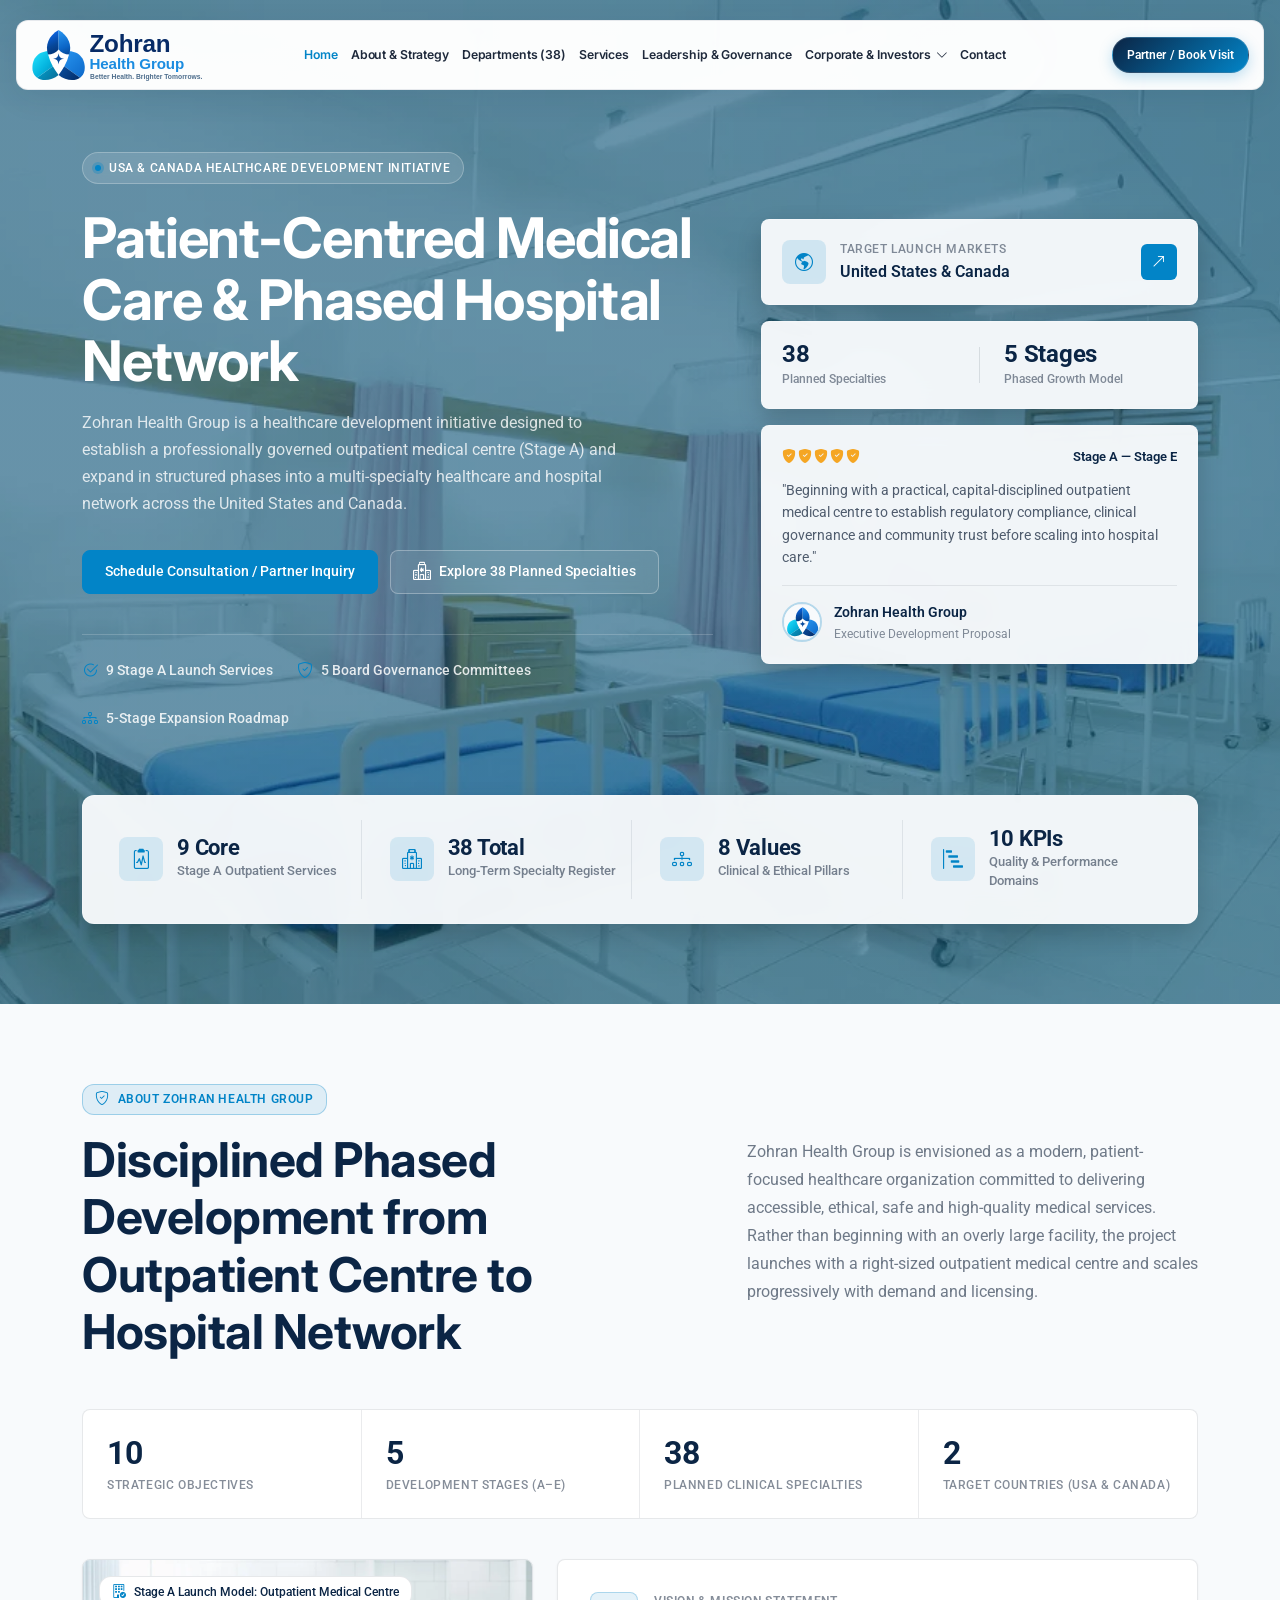
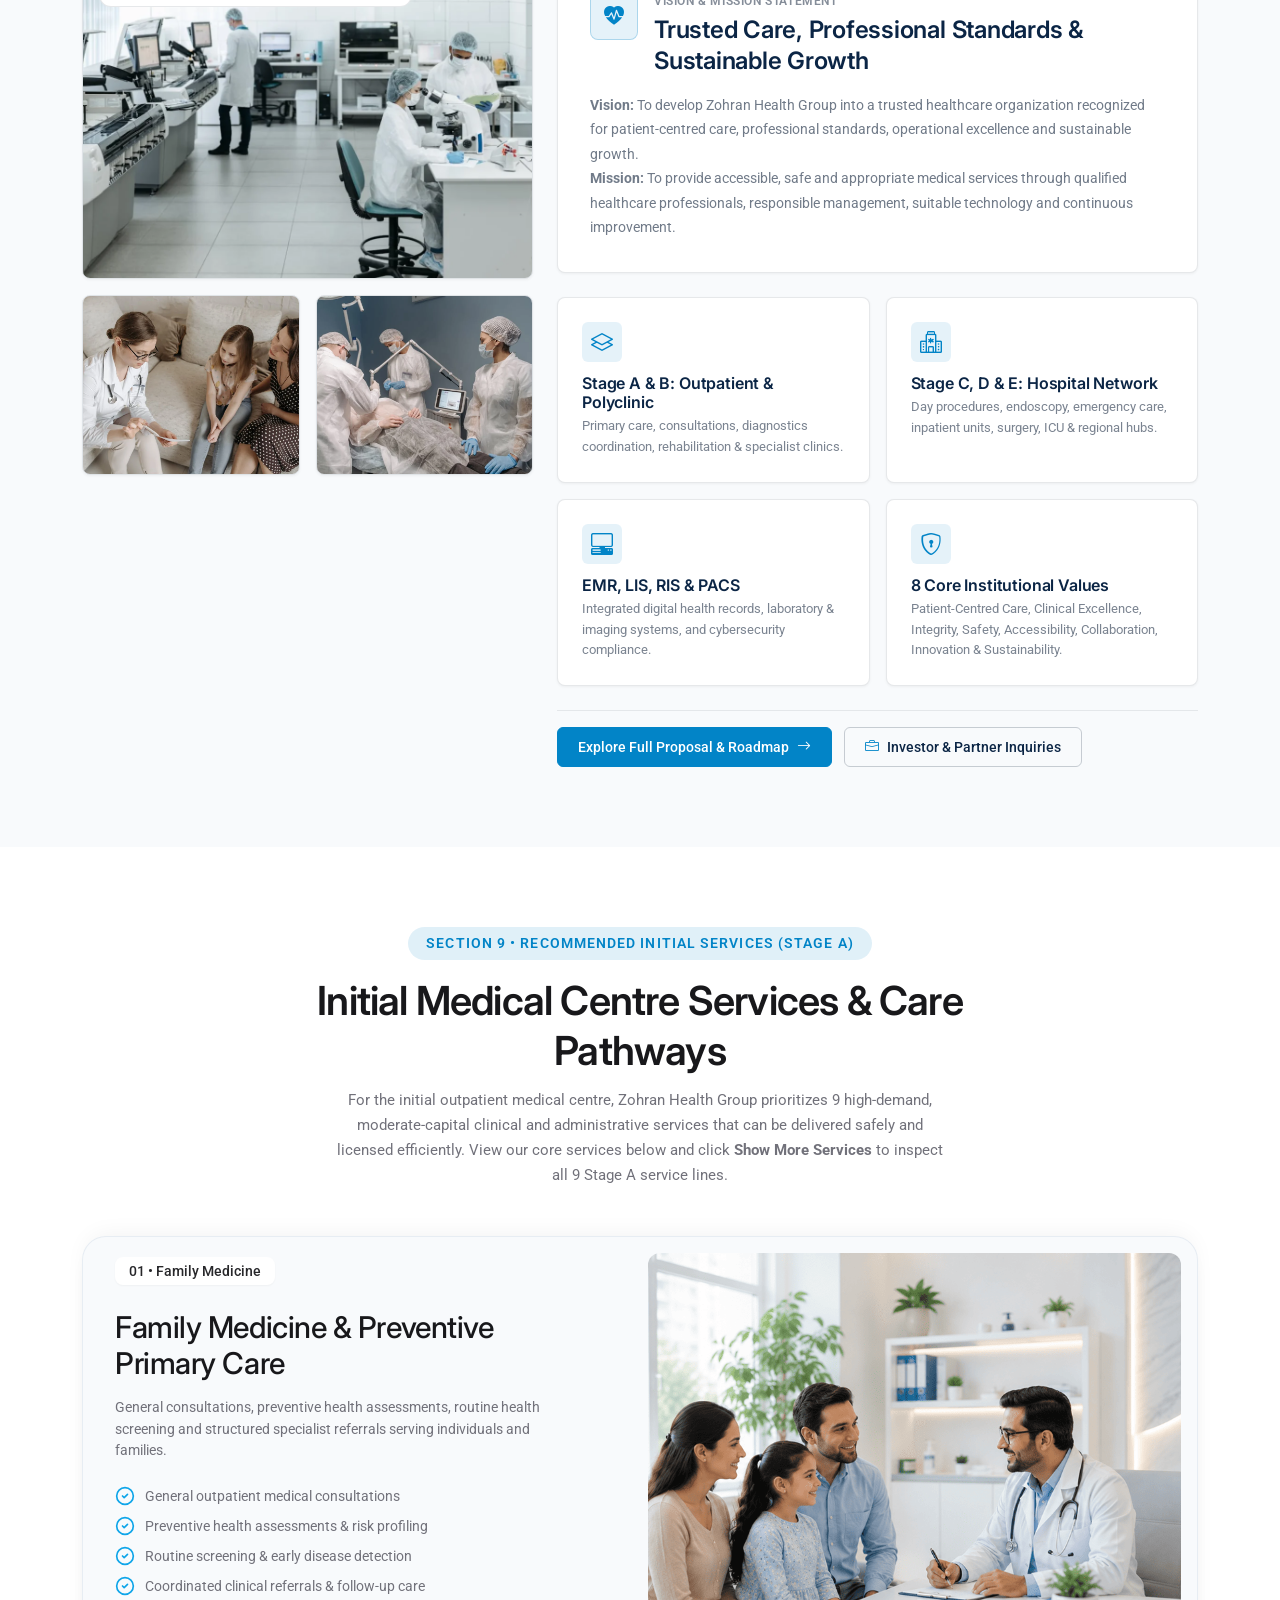
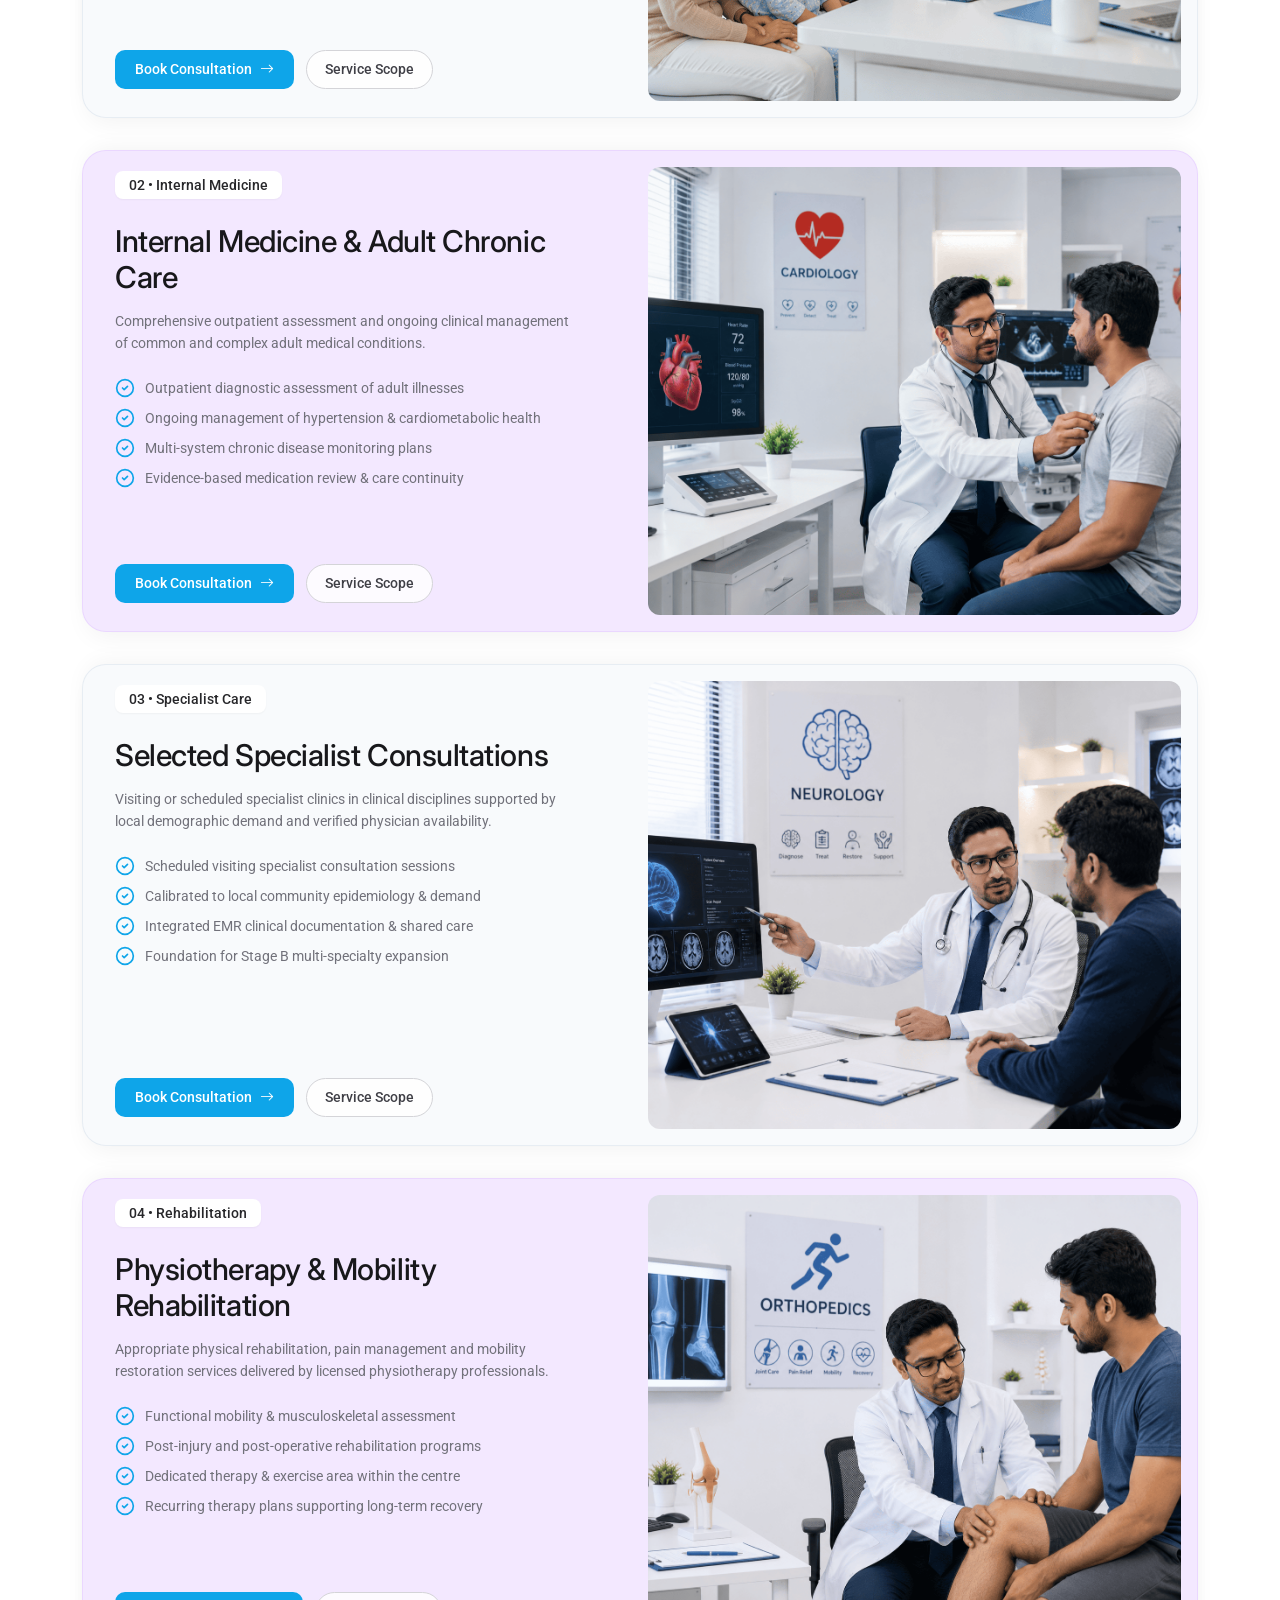
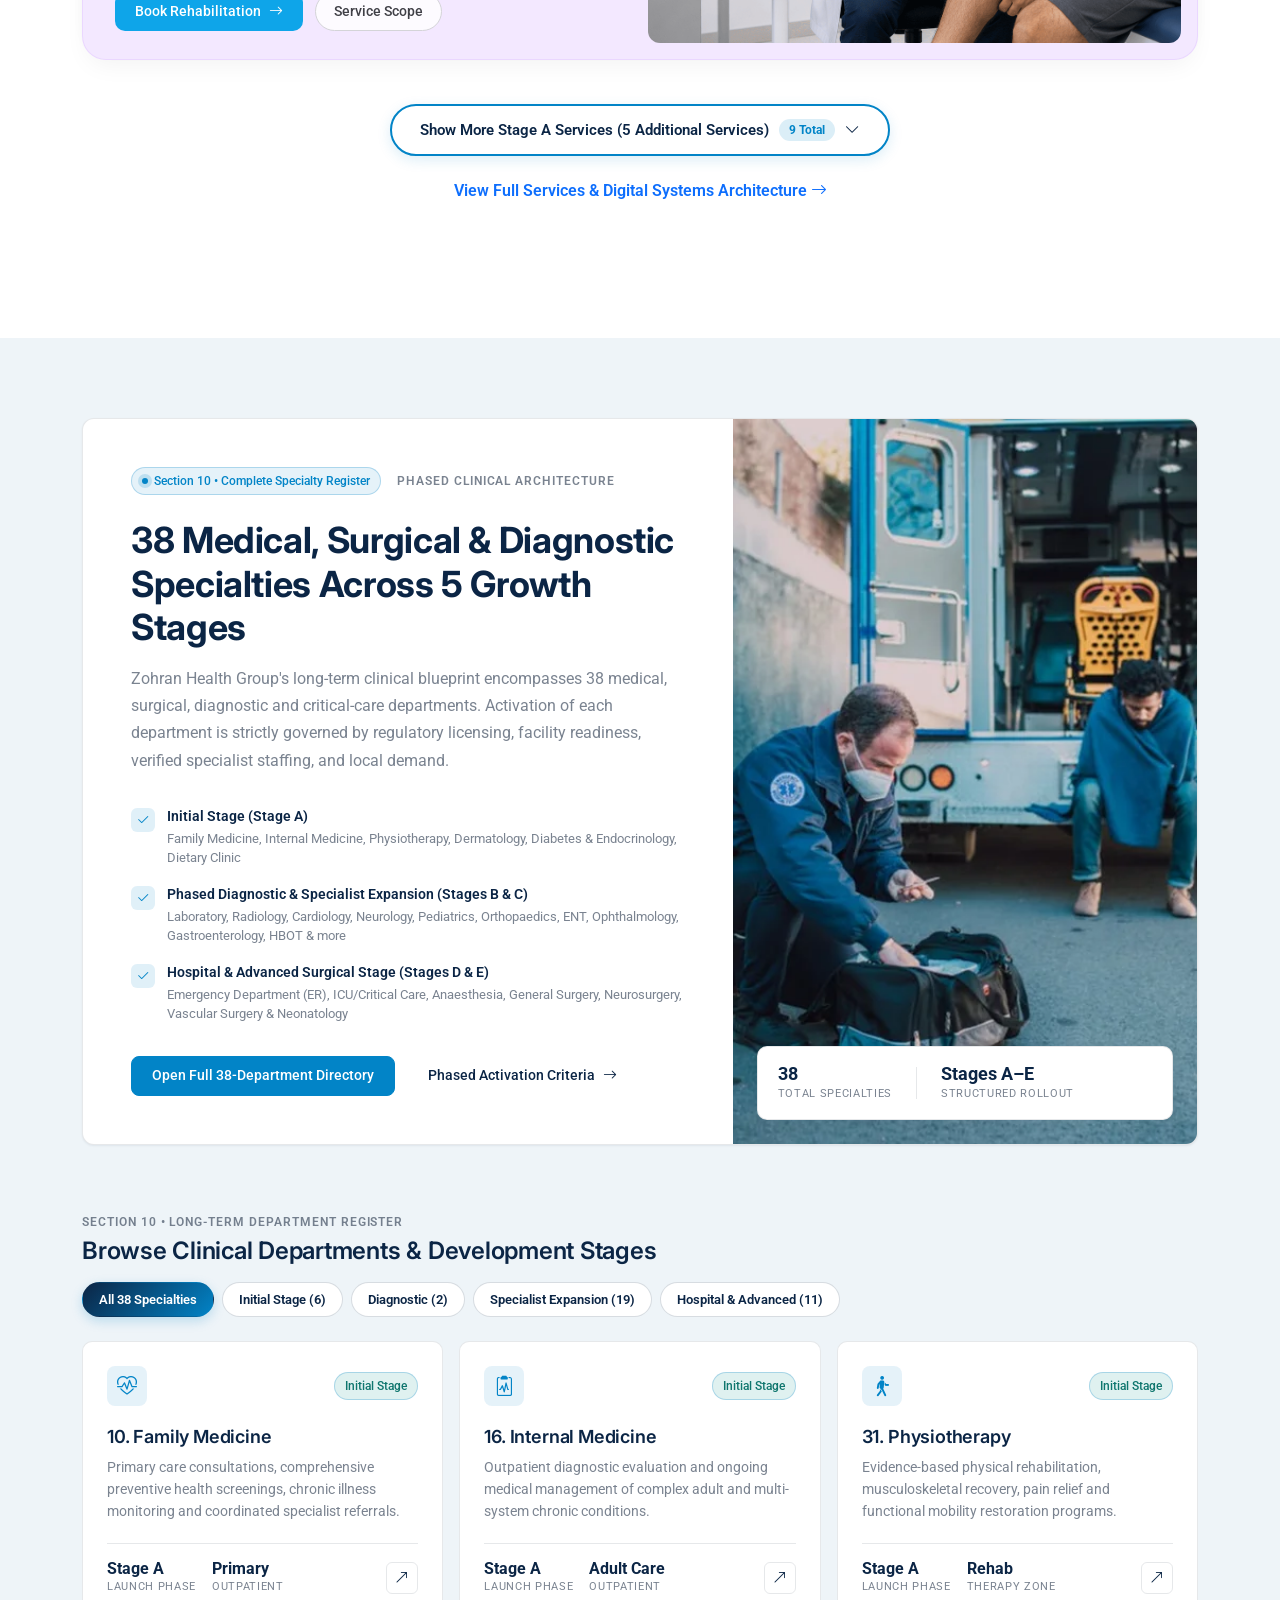
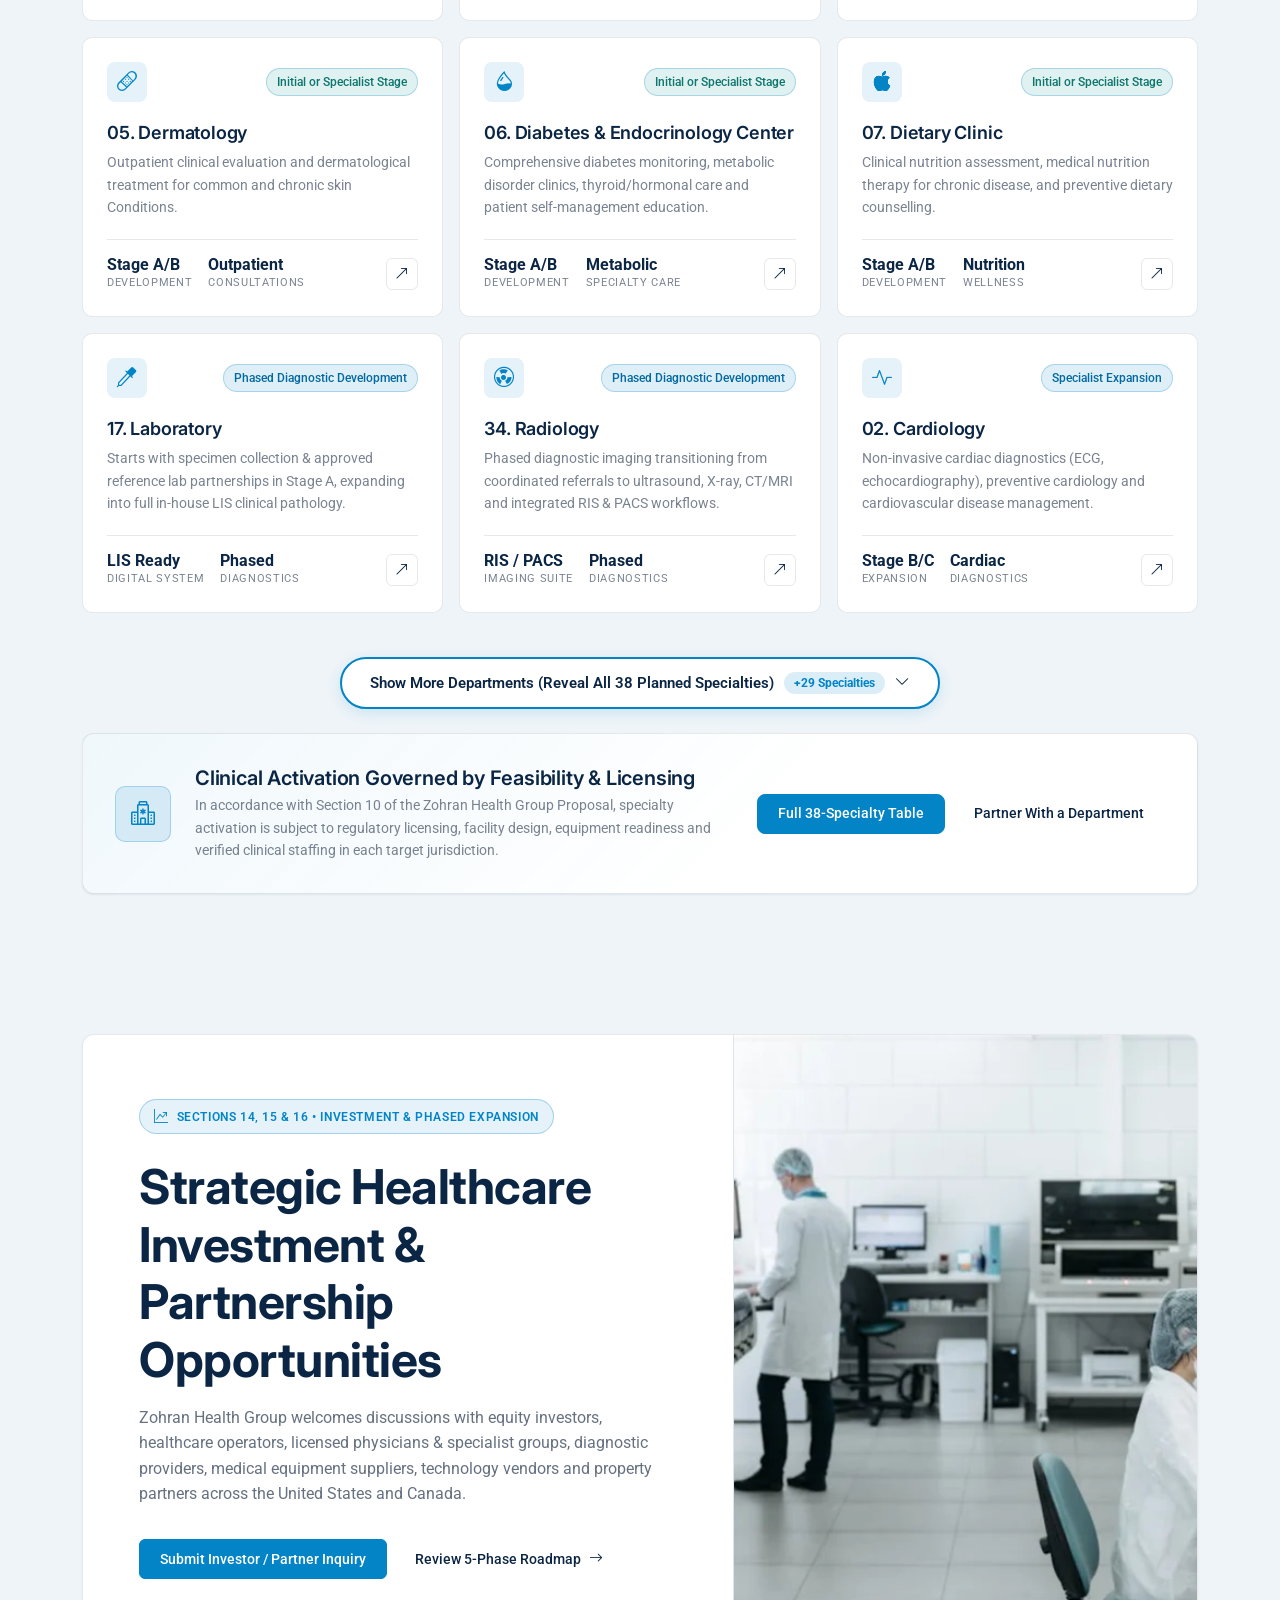
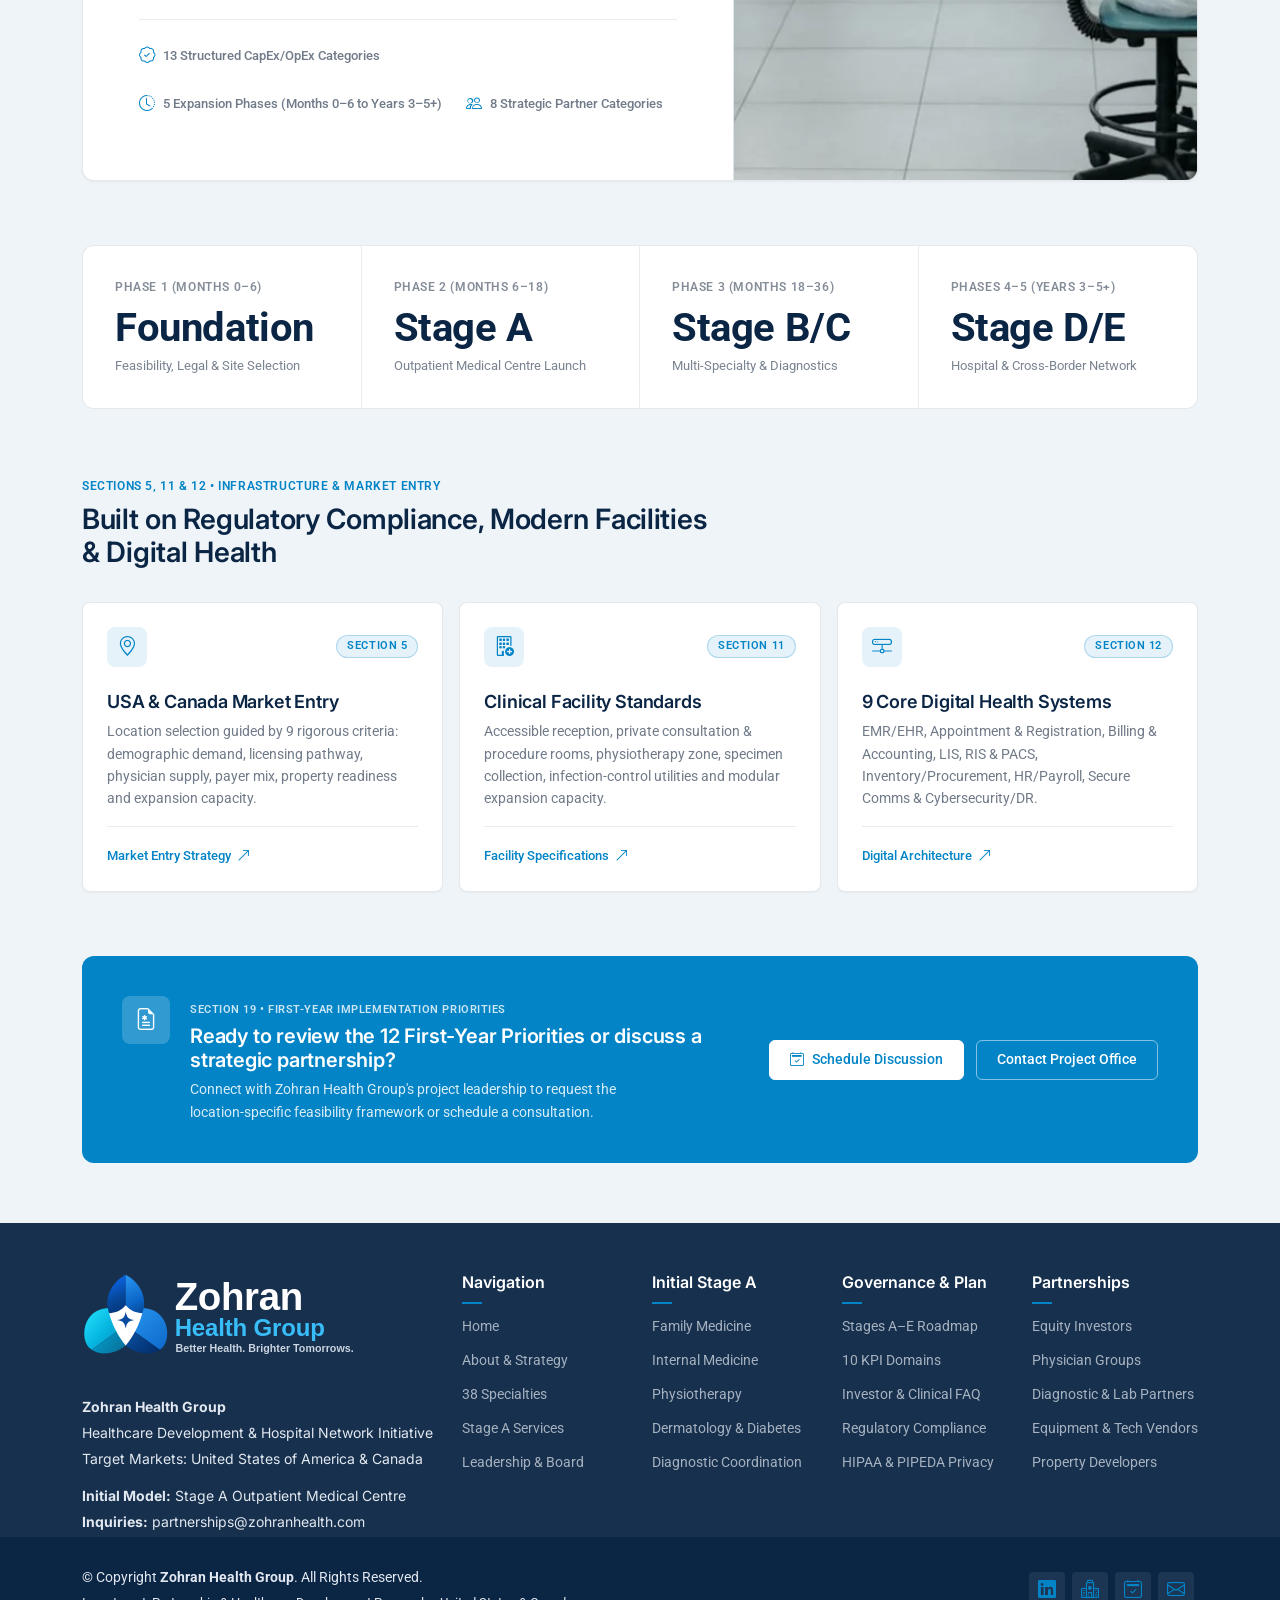
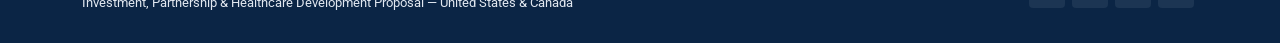
==== commit 9d282265: "Move Founder, Chairman, Board of Directors & Executive Leadership section from Home page (index.html" ====
--- a/index.html
+++ b/index.html
@@ -124,7 +124,7 @@
                   </a>
                 </li>
                 <li>
-                  <a href="#find-a-doctor" class="meta-link">
+                  <a href="about.html#find-a-doctor" class="meta-link">
                     <i class="bi bi-shield-check"></i>
                     <span>5 Board Governance Committees</span>
                   </a>
@@ -1536,333 +1536,6 @@
 
     </section><!-- /Featured Departments Section -->
 
-    <!-- Leadership, Governance & Management Structure Section (MediCare Find-a-Doctor Visual Layout) -->
-    <section id="find-a-doctor" class="find-a-doctor section">
-
-      <!-- Section Title -->
-      <div class="container section-title" data-aos="fade-up">
-        <h2>Founder, Chairman, Board of Directors &amp; Executive Leadership</h2>
-        <p>Zohran Health Group — Visionary Founding Leadership, Board Governance, Clinical Direction, Project Delivery &amp; Team Management</p>
-      </div><!-- End Section Title -->
-
-      <div class="container" data-aos="fade-up" data-aos-delay="100">
-
-        <div class="zhg-compliance-notice mb-4" data-aos="fade-up">
-          <i class="bi bi-shield-check text-primary me-2"></i>
-          <strong>Governance &amp; Institutional Framework (Sections 6, 7 &amp; 8):</strong> Zohran Health Group operates under a structured executive governance framework uniting founding leadership, an active Board of Directors, clinical health direction, dedicated project leadership, and specialized HR &amp; operational team management across the United States and Canada.
-        </div>
-
-        <!-- Founder Placement (First / Apex Card) -->
-        <div class="zhg-org-divider" data-aos="fade-up">
-          <span class="zhg-org-pill founder-pill"><i class="bi bi-award-fill"></i> Founder • Zohran Health Group</span>
-          <span class="zhg-org-line"></span>
-        </div>
-
-        <div class="row g-3 directory-grid mb-2" data-aos="fade-up" data-aos-delay="120">
-          <!-- 1. Founder of ZOHRAN HEALTH GROUP: Dr. Sarah (Placed First) -->
-          <div class="col-12">
-            <article class="clinician-row featured founder-crown h-100">
-              <div class="row-media">
-                <img src="assets/img/avatars/avatar-female-2.svg" alt="Dr. Sarah — Founder of Zohran Health Group" class="img-fluid" loading="lazy">
-                <span class="presence active" aria-label="Founder"></span>
-              </div>
-              <div class="row-body">
-                <div class="row-head">
-                  <div>
-                    <span class="chip chip-accent"><i class="bi bi-stars me-1"></i> Founder — Zohran Health Group</span>
-                    <h3>Dr. Sarah</h3>
-                    <p class="role">Founder &amp; Visionary Architect • Zohran Health Group (USA &amp; Canada)</p>
-                  </div>
-                </div>
-                <p class="small text-muted mb-2">Provides foundational vision, strategic direction, institutional leadership, corporate execution, and long-term multi-specialty healthcare network expansion for Zohran Health Group across the United States and Canada.</p>
-                <ul class="meta-row">
-                  <li><i class="bi bi-patch-check-fill"></i> Founder of Zohran Health Group</li>
-                  <li><i class="bi bi-globe-americas"></i> USA &amp; Canada Healthcare Network</li>
-                  <li><i class="bi bi-diagram-3"></i> Strategic &amp; Executive Mandate</li>
-                </ul>
-                <div class="row-actions">
-                  <a href="doctors.html" class="btn-ghost">Founder &amp; Governance Profile</a>
-                  <a href="appointment.html" class="btn-solid">Office of the Founder</a>
-                </div>
-              </div>
-            </article>
-          </div>
-        </div>
-
-        <!-- Chairman Placement (Immediately After Founder: Mr. Danish Mushtaq) -->
-        <div class="zhg-org-divider" data-aos="fade-up">
-          <span class="zhg-org-pill chairman-pill"><i class="bi bi-person-badge-fill"></i> Chairman • Zohran Health Group</span>
-          <span class="zhg-org-line"></span>
-        </div>
-
-        <div class="row g-3 directory-grid mb-2" data-aos="fade-up" data-aos-delay="140">
-          <!-- 2. Chairman (Placed Immediately After Founder): Mr. Danish Mushtaq -->
-          <div class="col-12">
-            <article class="clinician-row featured chairman-tier h-100">
-              <div class="row-media">
-                <img src="assets/img/avatars/avatar-male-1.svg" alt="Mr. Danish Mushtaq — Chairman of Zohran Health Group" class="img-fluid" loading="lazy">
-                <span class="presence active" aria-label="Chairman"></span>
-              </div>
-              <div class="row-body">
-                <div class="row-head">
-                  <div>
-                    <span class="chip chip-accent"><i class="bi bi-shield-fill-check me-1"></i> Chairman — Zohran Health Group</span>
-                    <h3>Mr. Danish Mushtaq</h3>
-                    <p class="role">Chairman • Zohran Health Group (USA &amp; Canada)</p>
-                  </div>
-                </div>
-                <p class="small text-muted mb-2">Presides over institutional governance, strategic board direction, capital stewardship, cross-border healthcare partnerships, and phased hospital expansion oversight across the United States and Canada.</p>
-                <ul class="meta-row">
-                  <li><i class="bi bi-shield-check"></i> Office of the Chairman</li>
-                  <li><i class="bi bi-bank2"></i> Institutional &amp; Capital Governance</li>
-                  <li><i class="bi bi-graph-up-arrow"></i> Strategic Expansion Oversight</li>
-                </ul>
-                <div class="row-actions">
-                  <a href="doctors.html" class="btn-ghost">Chairman Profile</a>
-                  <a href="appointment.html" class="btn-solid">Office of the Chairman</a>
-                </div>
-              </div>
-            </article>
-          </div>
-        </div>
-
-        <!-- Board of Directors Placement (Sakandar Hayat, Dr. Laraib Usman, Muhammad Yahya & Ms. Emily) -->
-        <div class="zhg-org-divider" data-aos="fade-up">
-          <span class="zhg-org-pill board-pill"><i class="bi bi-building-check"></i> Board of Directors</span>
-          <span class="zhg-org-line"></span>
-        </div>
-
-        <div class="row g-3 directory-grid mb-2" data-aos="fade-up" data-aos-delay="160">
-
-          <!-- 3. Board of Directors: Sakandar Hayat -->
-          <div class="col-12 col-lg-6">
-            <article class="clinician-row board-tier h-100">
-              <div class="row-media">
-                <img src="assets/img/avatars/avatar-male-sakandar.svg" alt="Sakandar Hayat — Board of Directors" class="img-fluid" loading="lazy">
-                <span class="presence active" aria-label="Board of Directors"></span>
-              </div>
-              <div class="row-body">
-                <div class="row-head">
-                  <div>
-                    <span class="chip chip-accent">Board of Directors</span>
-                    <h3>Sakandar Hayat</h3>
-                    <p class="role">Member, Board of Directors • Zohran Health Group</p>
-                  </div>
-                </div>
-                <p class="small text-muted mb-2">Leads corporate governance, enterprise risk oversight, financial sustainability, stakeholder alignment, and institutional development across Zohran Health Group.</p>
-                <ul class="meta-row">
-                  <li><i class="bi bi-bank"></i> Corporate Oversight</li>
-                  <li><i class="bi bi-diagram-3"></i> Strategic Partnerships</li>
-                </ul>
-                <div class="row-actions">
-                  <a href="doctors.html" class="btn-ghost">Board Profile</a>
-                  <a href="contact.html" class="btn-solid">Connect</a>
-                </div>
-              </div>
-            </article>
-          </div><!-- End Row -->
-
-          <!-- 4. Board of Directors: Dr. Laraib Usman -->
-          <div class="col-12 col-lg-6">
-            <article class="clinician-row board-tier h-100">
-              <div class="row-media">
-                <img src="assets/img/avatars/avatar-female-3.svg" alt="Dr. Laraib Usman — Board of Directors" class="img-fluid" loading="lazy">
-                <span class="presence active" aria-label="Board of Directors"></span>
-              </div>
-              <div class="row-body">
-                <div class="row-head">
-                  <div>
-                    <span class="chip chip-accent">Board of Directors</span>
-                    <h3>Dr. Laraib Usman</h3>
-                    <p class="role">Member, Board of Directors • Zohran Health Group</p>
-                  </div>
-                </div>
-                <p class="small text-muted mb-2">Guides institutional policy alignment, regulatory compliance oversight, board committee coordination, and multi-specialty healthcare governance standards.</p>
-                <ul class="meta-row">
-                  <li><i class="bi bi-file-earmark-check"></i> Policy &amp; Compliance</li>
-                  <li><i class="bi bi-building"></i> Institutional Planning</li>
-                </ul>
-                <div class="row-actions">
-                  <a href="doctors.html" class="btn-ghost">Board Profile</a>
-                  <a href="contact.html" class="btn-solid">Connect</a>
-                </div>
-              </div>
-            </article>
-          </div><!-- End Row -->
-
-          <!-- 5. Board of Directors: Muhammad Yahya -->
-          <div class="col-12 col-lg-6">
-            <article class="clinician-row board-tier h-100">
-              <div class="row-media">
-                <img src="assets/img/avatars/avatar-male-yahya.svg" alt="Muhammad Yahya — Board of Directors" class="img-fluid" loading="lazy">
-                <span class="presence active" aria-label="Board of Directors"></span>
-              </div>
-              <div class="row-body">
-                <div class="row-head">
-                  <div>
-                    <span class="chip chip-accent">Board of Directors</span>
-                    <h3>Muhammad Yahya</h3>
-                    <p class="role">Member, Board of Directors • Zohran Health Group</p>
-                  </div>
-                </div>
-                <p class="small text-muted mb-2">Supports board-level strategic planning, investment governance, operational accountability, and long-term healthcare infrastructure growth across target regions.</p>
-                <ul class="meta-row">
-                  <li><i class="bi bi-bar-chart-line"></i> Investment Governance</li>
-                  <li><i class="bi bi-shield-check"></i> Board Accountability</li>
-                </ul>
-                <div class="row-actions">
-                  <a href="doctors.html" class="btn-ghost">Board Profile</a>
-                  <a href="contact.html" class="btn-solid">Connect</a>
-                </div>
-              </div>
-            </article>
-          </div><!-- End Row -->
-
-          <!-- 6. Board of Directors: Ms. Emily -->
-          <div class="col-12 col-lg-6">
-            <article class="clinician-row board-tier h-100">
-              <div class="row-media">
-                <img src="assets/img/avatars/avatar-female-emily.svg" alt="Ms. Emily — Board of Directors" class="img-fluid" loading="lazy">
-                <span class="presence active" aria-label="Board of Directors"></span>
-              </div>
-              <div class="row-body">
-                <div class="row-head">
-                  <div>
-                    <span class="chip chip-accent">Board of Directors</span>
-                    <h3>Ms. Emily</h3>
-                    <p class="role">Member, Board of Directors • Zohran Health Group</p>
-                  </div>
-                </div>
-                <p class="small text-muted mb-2">Oversees institutional governance standards, stakeholder engagement, community healthcare alignment, and quality assurance initiatives on the Board of Directors.</p>
-                <ul class="meta-row">
-                  <li><i class="bi bi-people"></i> Stakeholder Governance</li>
-                  <li><i class="bi bi-award"></i> Quality &amp; Ethics</li>
-                </ul>
-                <div class="row-actions">
-                  <a href="doctors.html" class="btn-ghost">Board Profile</a>
-                  <a href="contact.html" class="btn-solid">Connect</a>
-                </div>
-              </div>
-            </article>
-          </div><!-- End Row -->
-
-        </div><!-- End Board of Directors Grid -->
-
-        <!-- Health Directors & Project Lead Placement -->
-        <div class="zhg-org-divider" data-aos="fade-up">
-          <span class="zhg-org-pill directors-pill"><i class="bi bi-heart-pulse-fill"></i> Health Directors &amp; Project Lead</span>
-          <span class="zhg-org-line"></span>
-        </div>
-
-        <div class="row g-3 directory-grid mb-2" data-aos="fade-up" data-aos-delay="200">
-
-          <!-- 5. Health Director: Dr. Awias Ur Rehman -->
-          <div class="col-12 col-lg-6">
-            <article class="clinician-row director-tier h-100">
-              <div class="row-media">
-                <img src="assets/img/avatars/avatar-male-4.svg" alt="Dr. Awias Ur Rehman — Health Director" class="img-fluid" loading="lazy">
-                <span class="presence active" aria-label="Health Director"></span>
-              </div>
-              <div class="row-body">
-                <div class="row-head">
-                  <div>
-                    <span class="chip">Health Director</span>
-                    <h3>Dr. Awias Ur Rehman</h3>
-                    <p class="role">Health Director • Clinical &amp; Medical Governance</p>
-                  </div>
-                </div>
-                <p class="small text-muted mb-2">Leads clinical service planning, healthcare quality frameworks, medical governance coordination, patient safety protocols, and Stage A–E specialty development.</p>
-                <ul class="meta-row">
-                  <li><i class="bi bi-heart-pulse"></i> Clinical Quality</li>
-                  <li><i class="bi bi-clipboard2-pulse"></i> Patient Safety Standards</li>
-                </ul>
-                <div class="row-actions">
-                  <a href="doctors.html" class="btn-ghost">Clinical Governance</a>
-                  <a href="contact.html" class="btn-solid">Connect</a>
-                </div>
-              </div>
-            </article>
-          </div><!-- End Row -->
-
-          <!-- 6. Project Lead: Neil Robert -->
-          <div class="col-12 col-lg-6">
-            <article class="clinician-row director-tier h-100">
-              <div class="row-media">
-                <img src="assets/img/avatars/avatar-male-neil.svg" alt="Neil Robert — Project Lead" class="img-fluid" loading="lazy">
-                <span class="presence active" aria-label="Project Lead"></span>
-              </div>
-              <div class="row-body">
-                <div class="row-head">
-                  <div>
-                    <span class="chip">Project Lead</span>
-                    <h3>Neil Robert</h3>
-                    <p class="role">Project Lead • Infrastructure, Execution &amp; Phased Delivery</p>
-                  </div>
-                </div>
-                <p class="small text-muted mb-2">Directs end-to-end project execution, facility readiness, milestone delivery across Phases 1–5, vendor/equipment integration, and operational commissioning.</p>
-                <ul class="meta-row">
-                  <li><i class="bi bi-kanban"></i> Project Execution</li>
-                  <li><i class="bi bi-building-gear"></i> Facility &amp; Phase Delivery</li>
-                </ul>
-                <div class="row-actions">
-                  <a href="doctors.html" class="btn-ghost">Project Charter</a>
-                  <a href="contact.html" class="btn-solid">Connect</a>
-                </div>
-              </div>
-            </article>
-          </div><!-- End Row -->
-
-        </div><!-- End Health Directors & Project Lead Grid -->
-
-        <!-- Team Management Placement (HR, HR Executive, Clinical & Corporate Operations) -->
-        <div class="zhg-org-divider" data-aos="fade-up">
-          <span class="zhg-org-pill team-pill"><i class="bi bi-people-fill"></i> Team Management • HR, HR Executive &amp; Operations</span>
-          <span class="zhg-org-line"></span>
-        </div>
-
-        <div class="zhg-team-pill-grid mb-3" data-aos="fade-up" data-aos-delay="230">
-          <div class="zhg-team-unit">
-            <span class="unit-icon"><i class="bi bi-person-Vcard"></i></span>
-            <div>
-              <h5>HR &amp; HR Executive</h5>
-              <p>Human Resources leadership, clinical &amp; corporate recruitment, credential verification, onboarding, training, and workforce management.</p>
-            </div>
-          </div>
-          <div class="zhg-team-unit">
-            <span class="unit-icon"><i class="bi bi-hospital"></i></span>
-            <div>
-              <h5>Clinical &amp; Nursing Management</h5>
-              <p>Medical services coordination, nursing supervision, outpatient clinic workflows, laboratory, imaging &amp; rehabilitation support.</p>
-            </div>
-          </div>
-          <div class="zhg-team-unit">
-            <span class="unit-icon"><i class="bi bi-Graph-up"></i></span>
-            <div>
-              <h5>Finance, Billing &amp; Administration</h5>
-              <p>Budgeting, revenue cycle management, insurance &amp; payer coordination, procurement, supply chain, and facility operations.</p>
-            </div>
-          </div>
-          <div class="zhg-team-unit">
-            <span class="unit-icon"><i class="bi bi-hdd-network"></i></span>
-            <div>
-              <h5>Health IT, EMR &amp; Patient Experience</h5>
-              <p>EMR/EHR platform management, HIPAA/PIPEDA cybersecurity, patient registration, scheduling, and quality assurance.</p>
-            </div>
-          </div>
-        </div>
-
-        <div class="directory-footer mt-4" data-aos="fade-up" data-aos-delay="250">
-          <span class="footer-note">Complete Organizational Structure: Founder, Board of Directors, Health Director, Project Lead, HR / HR Executive &amp; Operational Management Teams</span>
-          <a href="doctors.html" class="btn-link">
-            Explore Full Leadership &amp; Governance Directory
-            <i class="bi bi-arrow-up-right"></i>
-          </a>
-        </div>
-
-      </div>
-
-    </section><!-- /Leadership & Governance Section -->
-
     <!-- Call To Action / Investment, Roadmap & Partnership Section -->
     <section id="call-to-action" class="call-to-action section light-background">
 
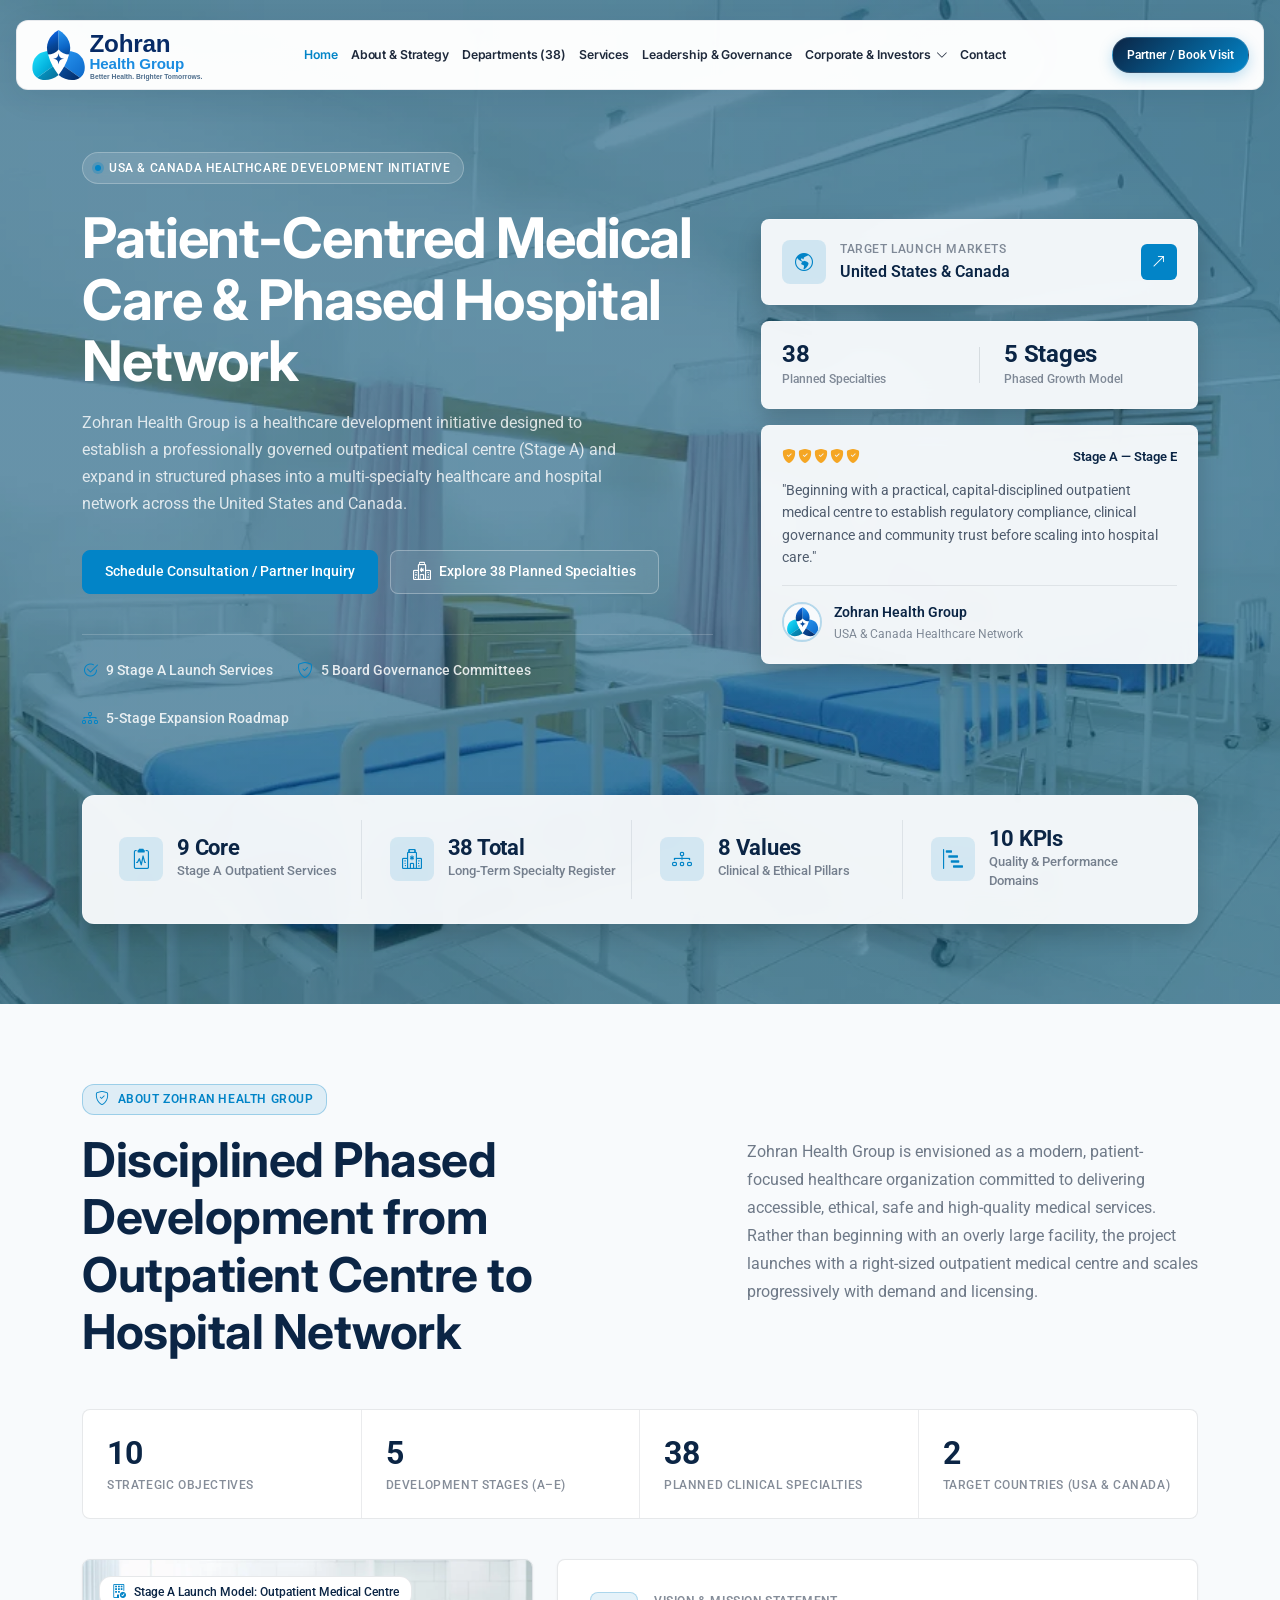
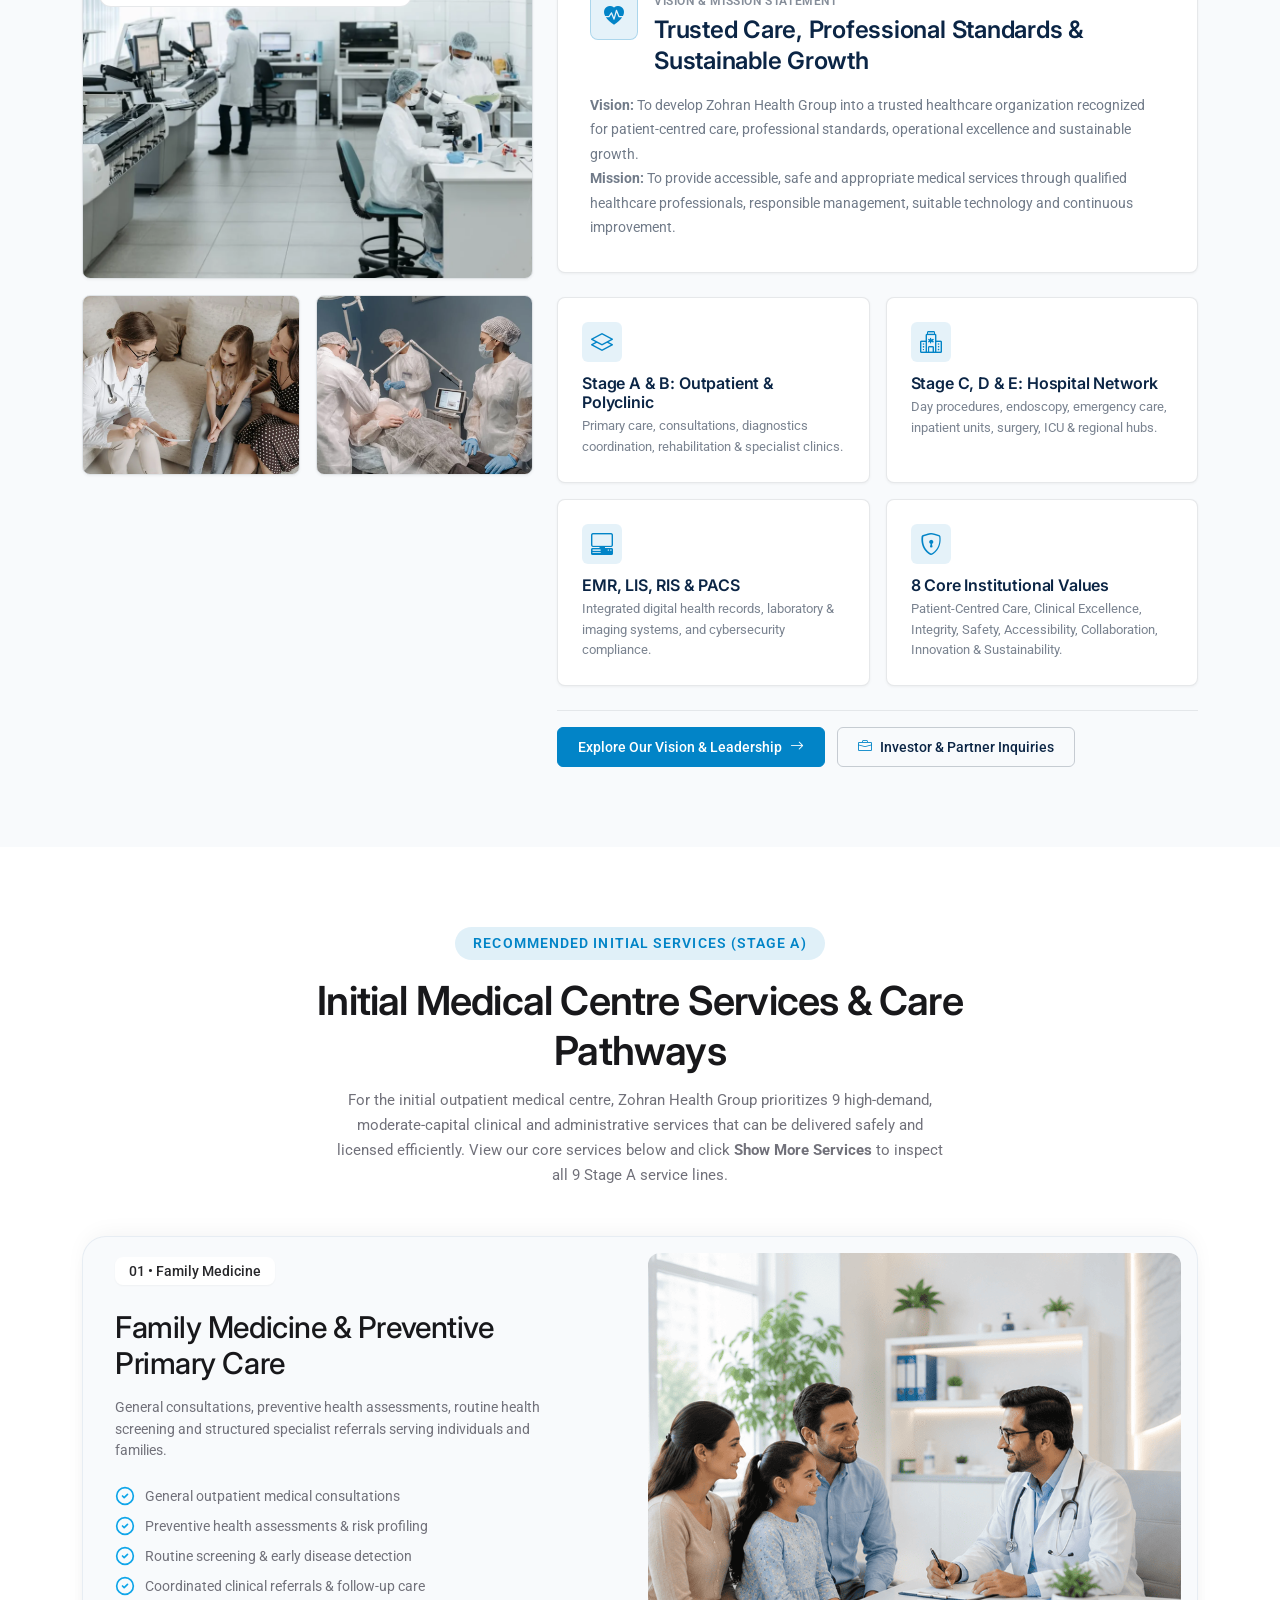
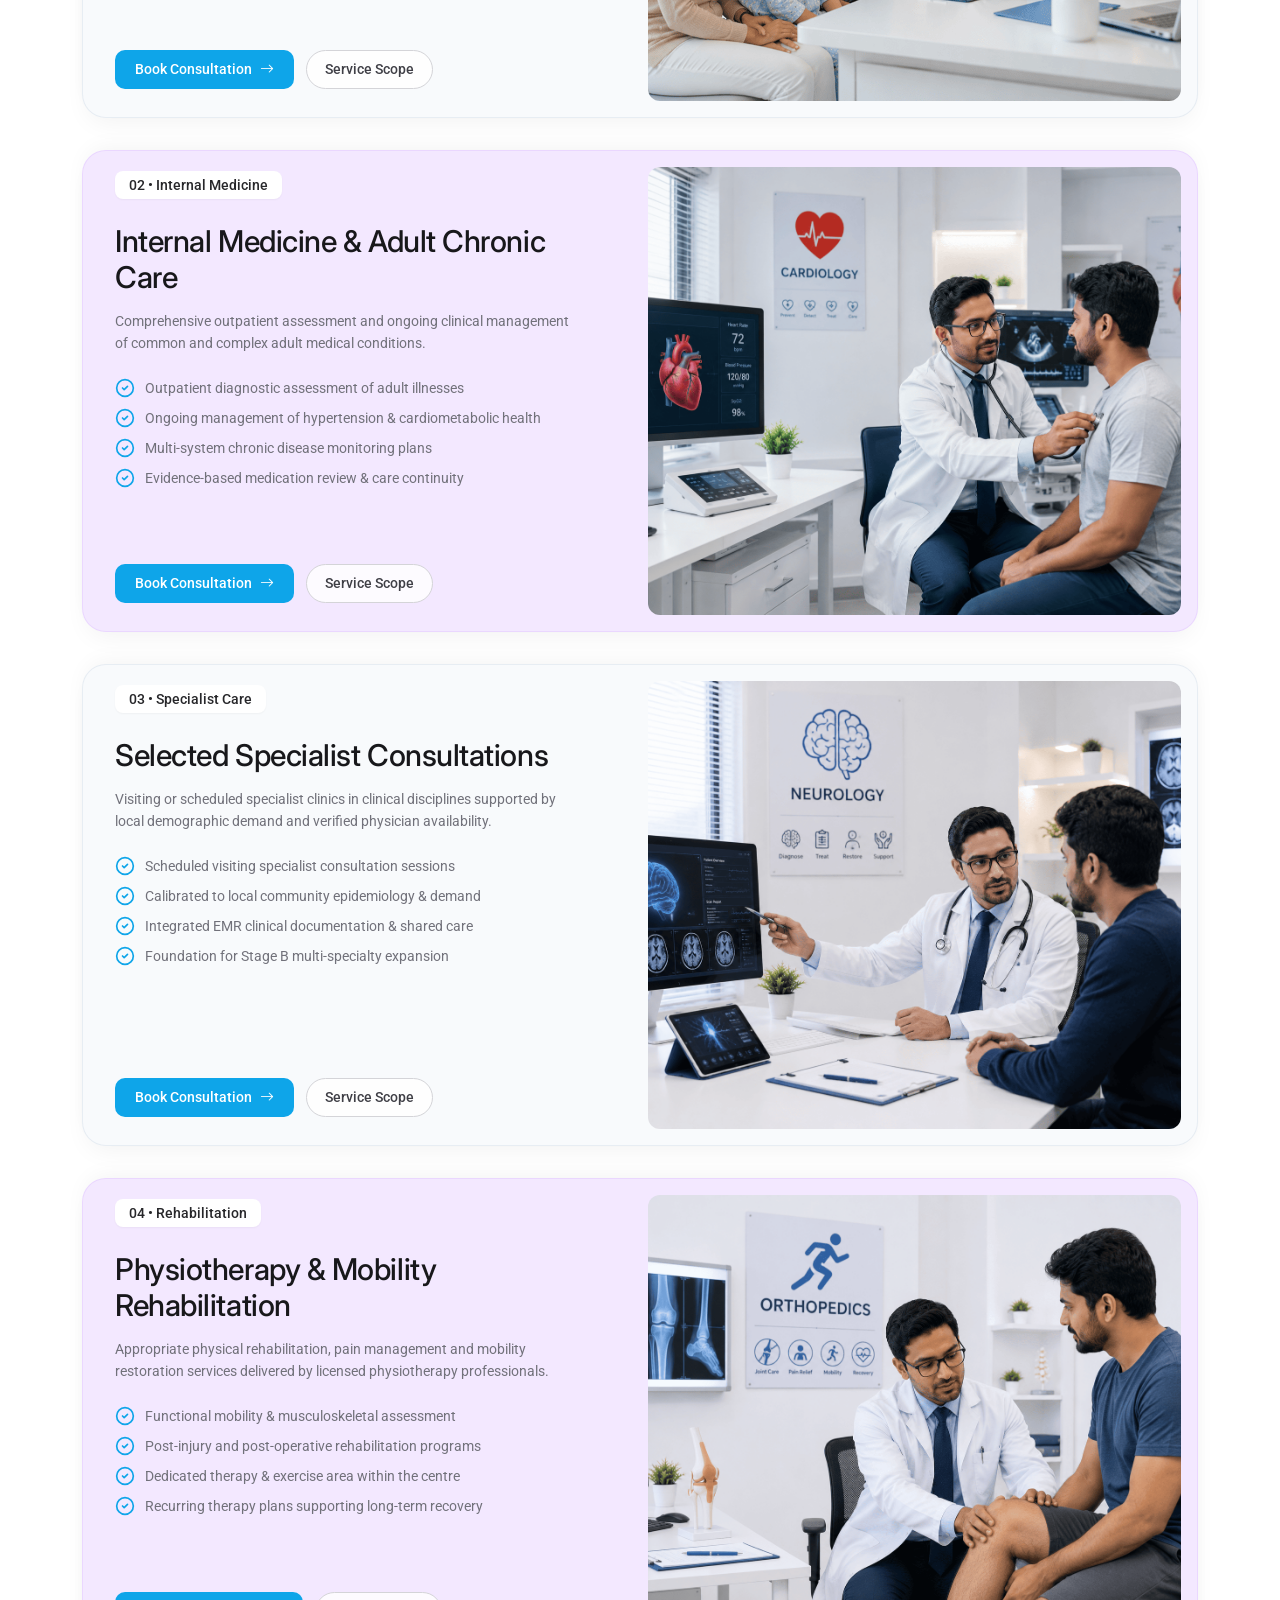
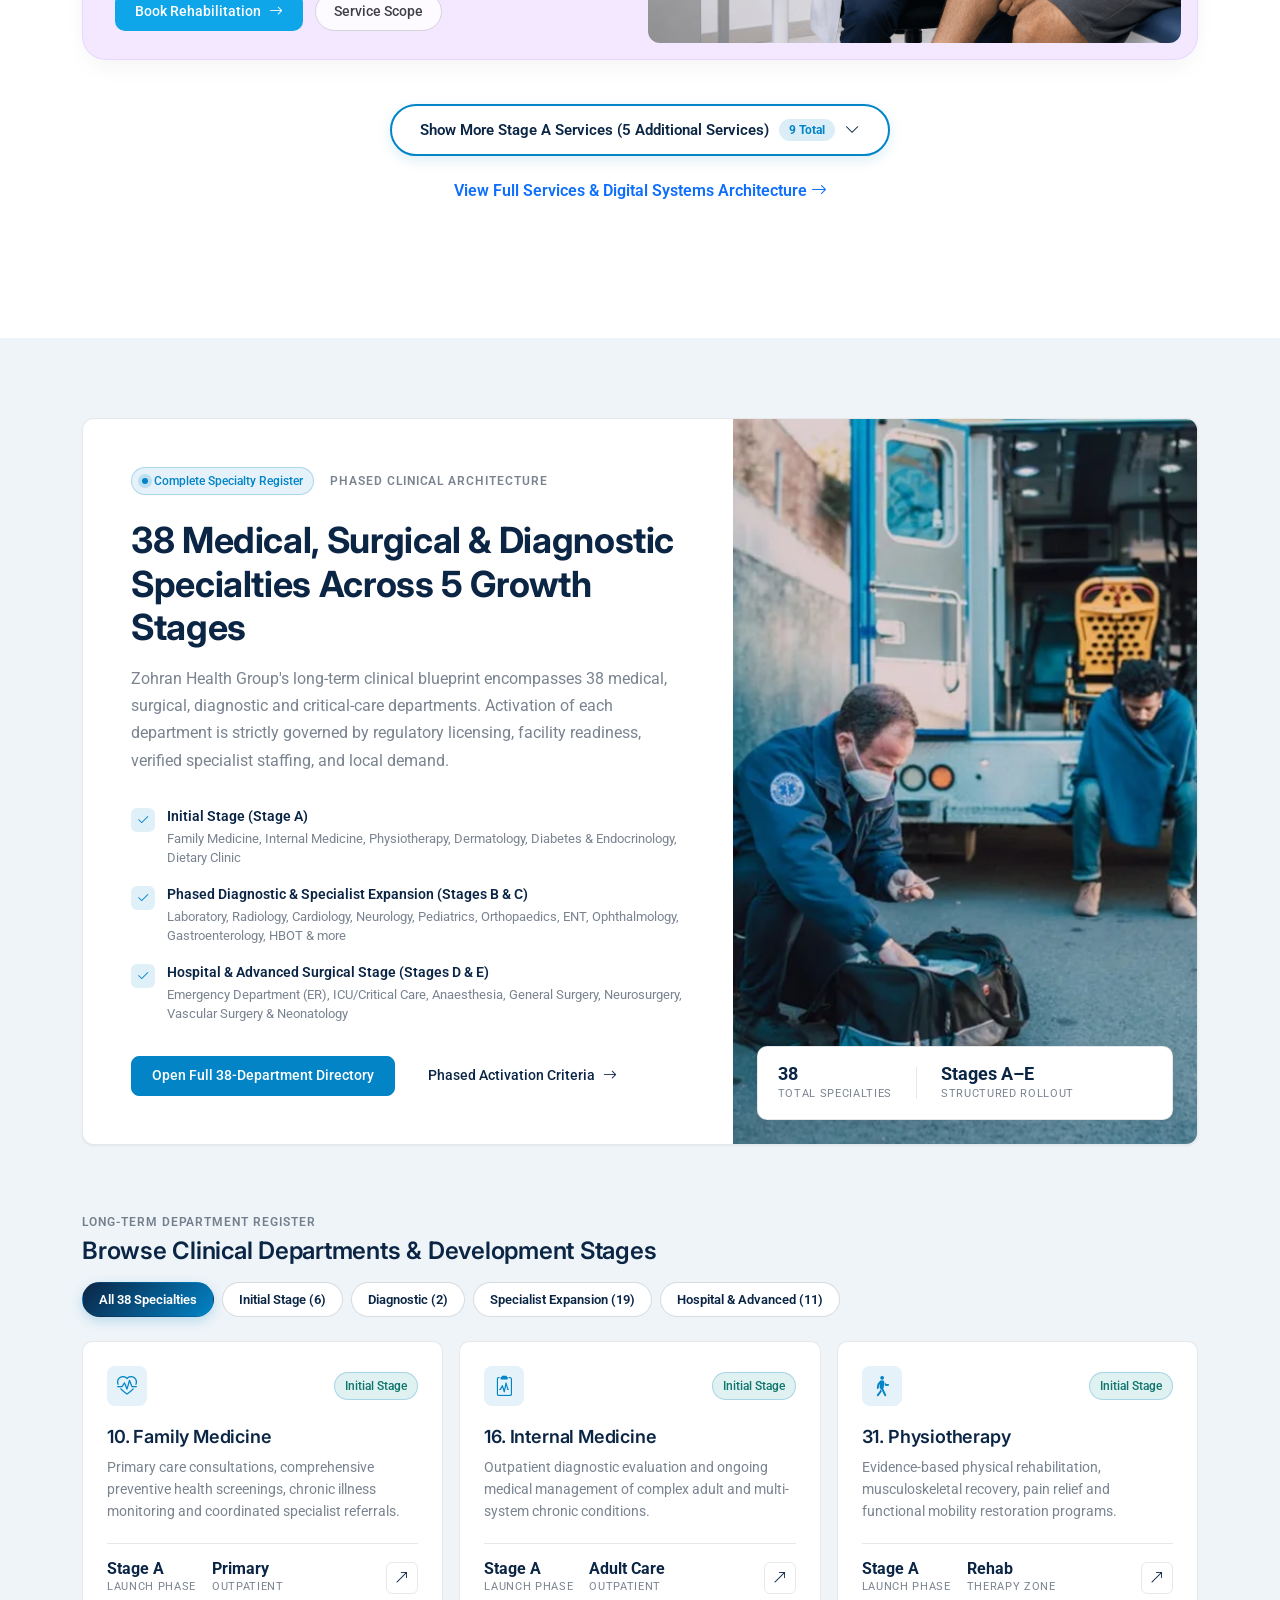
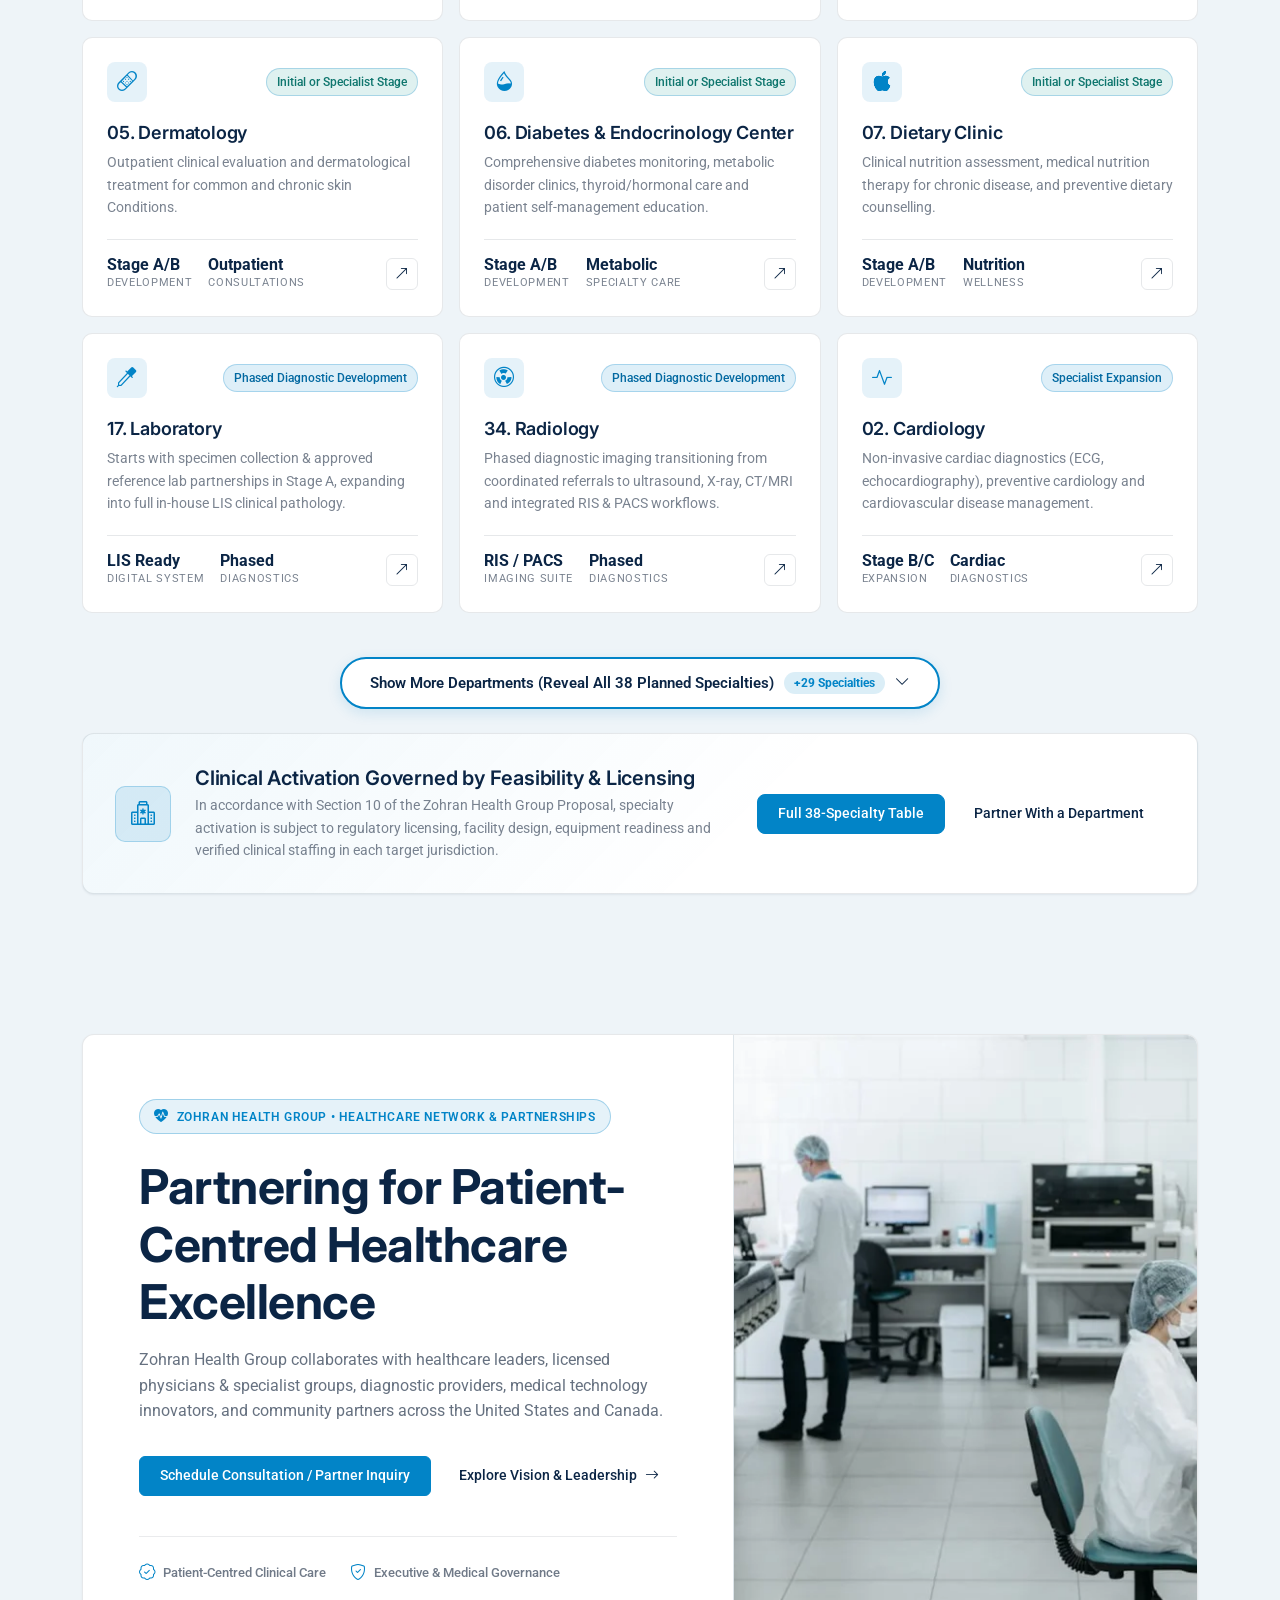
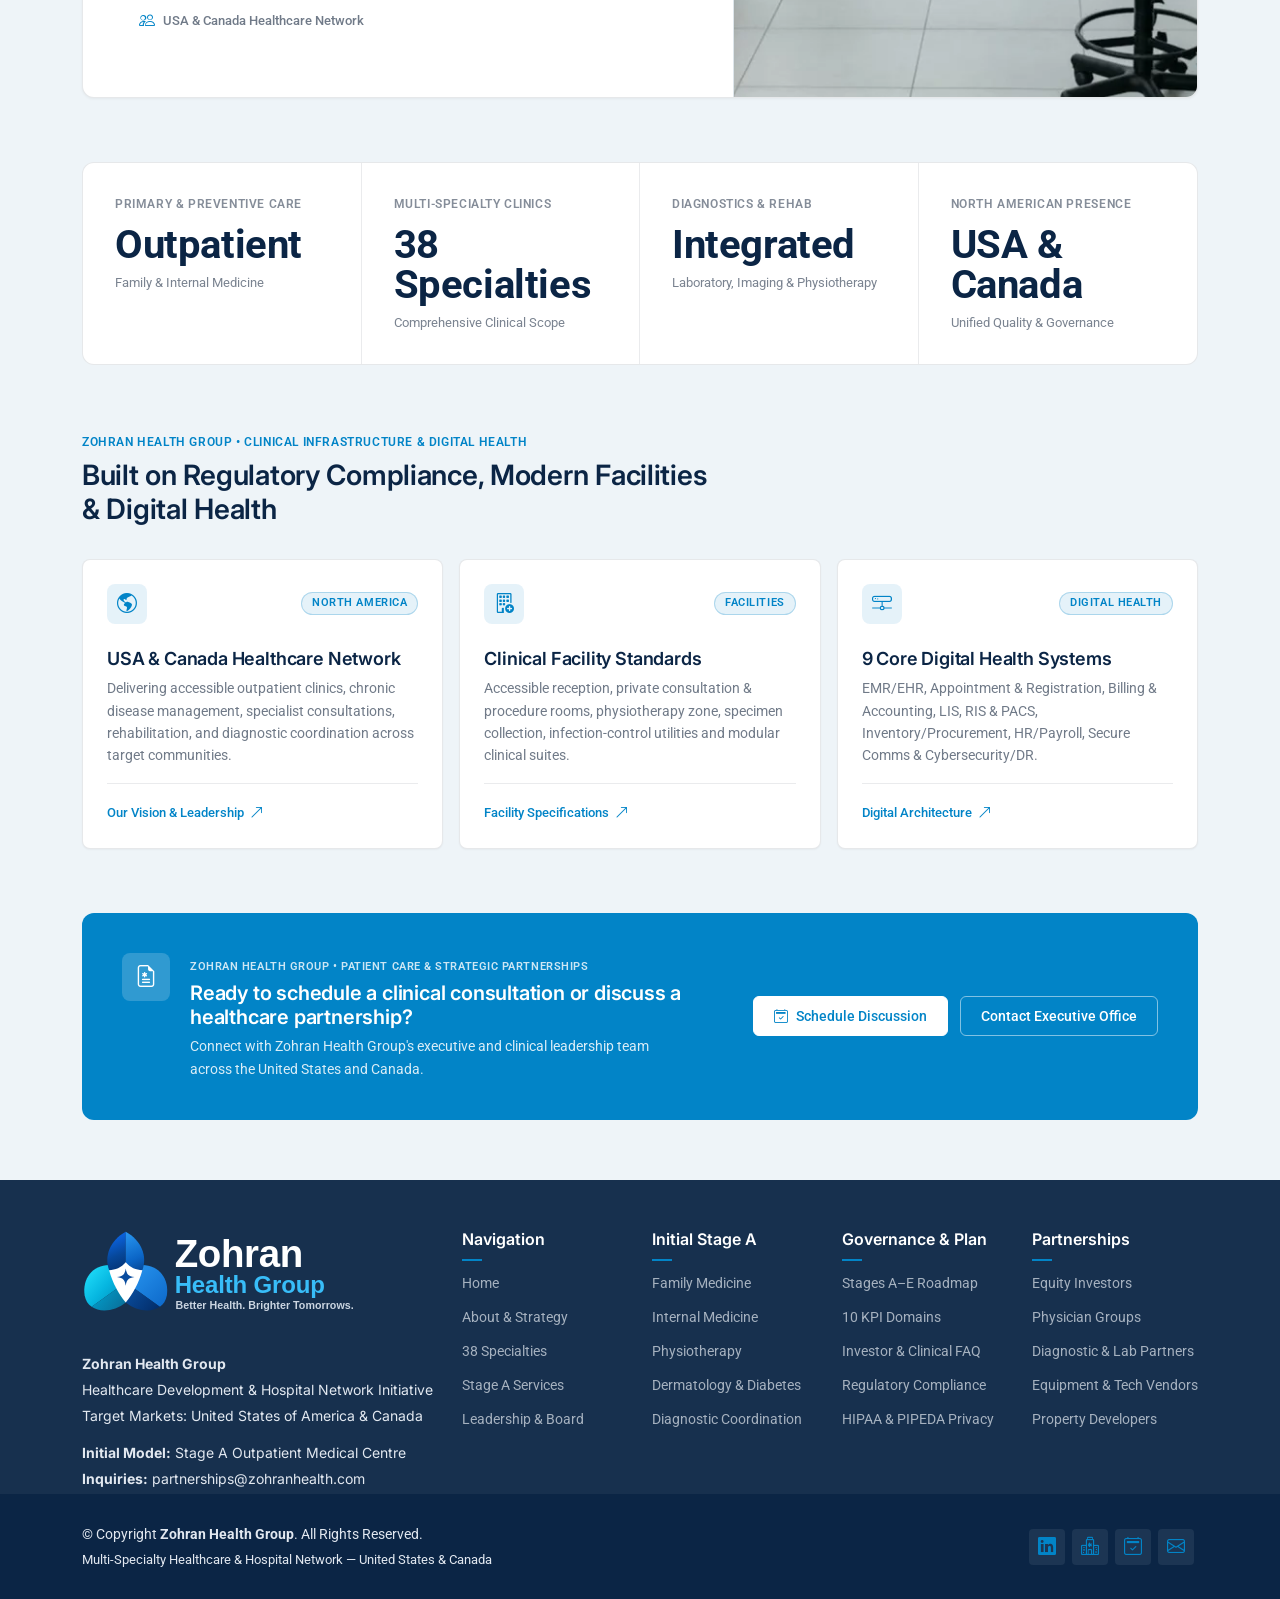
==== commit 5f0362a8: "Remove unnecessary proposal sections (Objectives, 5-Stage Model, Market Entry Criteria, Phase 1-5 Ro" ====
--- a/index.html
+++ b/index.html
@@ -185,7 +185,7 @@
                   </span>
                   <div class="author-info">
                     <span class="author-name">Zohran Health Group</span>
-                    <span class="author-role">Executive Development Proposal</span>
+                    <span class="author-role">USA &amp; Canada Healthcare Network</span>
                   </div>
                 </div>
               </div><!-- End Review Card -->
@@ -359,7 +359,7 @@
 
             <div class="action-row">
               <a href="about.html" class="btn-primary-shadcn">
-                Explore Full Proposal &amp; Roadmap
+                Explore Our Vision &amp; Leadership
                 <i class="bi bi-arrow-right"></i>
               </a>
               <a href="appointment.html" class="btn-ghost-shadcn">
@@ -381,7 +381,7 @@
 
         <!-- Section Header -->
         <div class="services-stack-header" data-aos="fade-up">
-          <span class="badge-subtitle">Section 9 • Recommended Initial Services (Stage A)</span>
+          <span class="badge-subtitle">Recommended Initial Services (Stage A)</span>
           <h2>Initial Medical Centre Services &amp; Care Pathways</h2>
           <p>For the initial outpatient medical centre, Zohran Health Group prioritizes 9 high-demand, moderate-capital clinical and administrative services that can be delivered safely and licensed efficiently. View our core services below and click <strong>Show More Services</strong> to inspect all 9 Stage A service lines.</p>
         </div>
@@ -732,7 +732,7 @@
                   <div class="spotlight-meta">
                     <span class="badge-pill">
                       <span class="pulse-dot"></span>
-                      <span>Section 10 • Complete Specialty Register</span>
+                      <span>Complete Specialty Register</span>
                     </span>
                     <span class="meta-label">Phased Clinical Architecture</span>
                   </div>
@@ -790,7 +790,7 @@
 
           <div class="section-heading flex-wrap gap-3" data-aos="fade-up" data-aos-delay="200">
             <div>
-              <span class="meta-label">Section 10 • Long-Term Department Register</span>
+              <span class="meta-label">Long-Term Department Register</span>
               <h3 class="heading-title">Browse Clinical Departments &amp; Development Stages</h3>
             </div>
             <div class="zhg-stage-filter-bar mb-0" data-zhg-stage-filter="#home-departments-master">
@@ -1536,7 +1536,7 @@
 
     </section><!-- /Featured Departments Section -->
 
-    <!-- Call To Action / Investment, Roadmap & Partnership Section -->
+    <!-- Call To Action / Healthcare Excellence, Modern Facilities & Partnership Section -->
     <section id="call-to-action" class="call-to-action section light-background">
 
       <div class="container" data-aos="fade-up" data-aos-delay="100">
@@ -1546,16 +1546,16 @@
             <div class="col-lg-7">
               <div class="panel-content">
                 <span class="badge-pill">
-                  <i class="bi bi-graph-up-arrow"></i>
-                  <span>Sections 14, 15 &amp; 16 • Investment &amp; Phased Expansion</span>
+                  <i class="bi bi-heart-pulse-fill"></i>
+                  <span>Zohran Health Group • Healthcare Network &amp; Partnerships</span>
                 </span>
-                <h2>Strategic Healthcare Investment &amp; Partnership Opportunities</h2>
-                <p class="lead-text">Zohran Health Group welcomes discussions with equity investors, healthcare operators, licensed physicians &amp; specialist groups, diagnostic providers, medical equipment suppliers, technology vendors and property partners across the United States and Canada.</p>
+                <h2>Partnering for Patient-Centred Healthcare Excellence</h2>
+                <p class="lead-text">Zohran Health Group collaborates with healthcare leaders, licensed physicians &amp; specialist groups, diagnostic providers, medical technology innovators, and community partners across the United States and Canada.</p>
 
                 <div class="button-row">
-                  <a href="appointment.html" class="btn-primary-shad">Submit Investor / Partner Inquiry</a>
+                  <a href="appointment.html" class="btn-primary-shad">Schedule Consultation / Partner Inquiry</a>
                   <a href="about.html" class="btn-ghost-shad">
-                    <span>Review 5-Phase Roadmap</span>
+                    <span>Explore Vision &amp; Leadership</span>
                     <i class="bi bi-arrow-right"></i>
                   </a>
                 </div>
@@ -1563,22 +1563,22 @@
                 <div class="trust-row">
                   <div class="trust-item">
                     <i class="bi bi-patch-check"></i>
-                    <span>13 Structured CapEx/OpEx Categories</span>
+                    <span>Patient-Centred Clinical Care</span>
                   </div>
                   <div class="trust-item">
-                    <i class="bi bi-clock-history"></i>
-                    <span>5 Expansion Phases (Months 0–6 to Years 3–5+)</span>
+                    <i class="bi bi-shield-check"></i>
+                    <span>Executive &amp; Medical Governance</span>
                   </div>
                   <div class="trust-item">
                     <i class="bi bi-people"></i>
-                    <span>8 Strategic Partner Categories</span>
+                    <span>USA &amp; Canada Healthcare Network</span>
                   </div>
                 </div>
               </div>
             </div>
             <div class="col-lg-5">
               <div class="panel-visual">
-                <img src="assets/img/health/showcase-5.webp" alt="Zohran Health Group Healthcare Network Development" class="img-fluid" loading="lazy">
+                <img src="assets/img/health/showcase-5.webp" alt="Zohran Health Group Healthcare Network" class="img-fluid" loading="lazy">
               </div>
             </div>
           </div>
@@ -1588,30 +1588,30 @@
           <div class="row g-0">
             <div class="col-lg-3 col-md-6">
               <div class="metric-cell">
-                <div class="metric-label">Phase 1 (Months 0–6)</div>
-                <div class="metric-value">Foundation</div>
-                <div class="metric-meta">Feasibility, Legal &amp; Site Selection</div>
+                <div class="metric-label">Primary &amp; Preventive Care</div>
+                <div class="metric-value">Outpatient</div>
+                <div class="metric-meta">Family &amp; Internal Medicine</div>
               </div>
             </div>
             <div class="col-lg-3 col-md-6">
               <div class="metric-cell">
-                <div class="metric-label">Phase 2 (Months 6–18)</div>
-                <div class="metric-value">Stage A</div>
-                <div class="metric-meta">Outpatient Medical Centre Launch</div>
+                <div class="metric-label">Multi-Specialty Clinics</div>
+                <div class="metric-value">38 Specialties</div>
+                <div class="metric-meta">Comprehensive Clinical Scope</div>
               </div>
             </div>
             <div class="col-lg-3 col-md-6">
               <div class="metric-cell">
-                <div class="metric-label">Phase 3 (Months 18–36)</div>
-                <div class="metric-value">Stage B/C</div>
-                <div class="metric-meta">Multi-Specialty &amp; Diagnostics</div>
+                <div class="metric-label">Diagnostics &amp; Rehab</div>
+                <div class="metric-value">Integrated</div>
+                <div class="metric-meta">Laboratory, Imaging &amp; Physiotherapy</div>
               </div>
             </div>
             <div class="col-lg-3 col-md-6">
               <div class="metric-cell">
-                <div class="metric-label">Phases 4–5 (Years 3–5+)</div>
-                <div class="metric-value">Stage D/E</div>
-                <div class="metric-meta">Hospital &amp; Cross-Border Network</div>
+                <div class="metric-label">North American Presence</div>
+                <div class="metric-value">USA &amp; Canada</div>
+                <div class="metric-meta">Unified Quality &amp; Governance</div>
               </div>
             </div>
           </div>
@@ -1619,7 +1619,7 @@
 
         <div class="specialties-section" data-aos="fade-up" data-aos-delay="200">
           <div class="specialties-header">
-            <span class="section-eyebrow">Sections 5, 11 &amp; 12 • Infrastructure &amp; Market Entry</span>
+            <span class="section-eyebrow">Zohran Health Group • Clinical Infrastructure &amp; Digital Health</span>
             <h3>Built on Regulatory Compliance, Modern Facilities &amp; Digital Health</h3>
           </div>
 
@@ -1629,17 +1629,17 @@
               <div class="shad-card h-100" data-aos="fade-up" data-aos-delay="100">
                 <div class="card-head">
                   <div class="card-icon">
-                    <i class="bi bi-geo-alt"></i>
-                  </div>
-                  <span class="card-tag">Section 5</span>
+                    <i class="bi bi-globe-americas"></i>
+                  </div>
+                  <span class="card-tag">North America</span>
                 </div>
                 <div class="card-body-shad">
-                  <h4>USA &amp; Canada Market Entry</h4>
-                  <p>Location selection guided by 9 rigorous criteria: demographic demand, licensing pathway, physician supply, payer mix, property readiness and expansion capacity.</p>
+                  <h4>USA &amp; Canada Healthcare Network</h4>
+                  <p>Delivering accessible outpatient clinics, chronic disease management, specialist consultations, rehabilitation, and diagnostic coordination across target communities.</p>
                 </div>
                 <div class="card-foot">
                   <a href="about.html" class="card-link">
-                    <span>Market Entry Strategy</span>
+                    <span>Our Vision &amp; Leadership</span>
                     <i class="bi bi-arrow-up-right"></i>
                   </a>
                 </div>
@@ -1652,11 +1652,11 @@
                   <div class="card-icon">
                     <i class="bi bi-building-add"></i>
                   </div>
-                  <span class="card-tag">Section 11</span>
+                  <span class="card-tag">Facilities</span>
                 </div>
                 <div class="card-body-shad">
                   <h4>Clinical Facility Standards</h4>
-                  <p>Accessible reception, private consultation &amp; procedure rooms, physiotherapy zone, specimen collection, infection-control utilities and modular expansion capacity.</p>
+                  <p>Accessible reception, private consultation &amp; procedure rooms, physiotherapy zone, specimen collection, infection-control utilities and modular clinical suites.</p>
                 </div>
                 <div class="card-foot">
                   <a href="gallery.html" class="card-link">
@@ -1673,7 +1673,7 @@
                   <div class="card-icon">
                     <i class="bi bi-hdd-network"></i>
                   </div>
-                  <span class="card-tag">Section 12</span>
+                  <span class="card-tag">Digital Health</span>
                 </div>
                 <div class="card-body-shad">
                   <h4>9 Core Digital Health Systems</h4>
@@ -1698,9 +1698,9 @@
                 <i class="bi bi-file-earmark-medical"></i>
               </div>
               <div class="alert-text">
-                <span class="alert-eyebrow">Section 19 • First-Year Implementation Priorities</span>
-                <h5>Ready to review the 12 First-Year Priorities or discuss a strategic partnership?</h5>
-                <p>Connect with Zohran Health Group's project leadership to request the location-specific feasibility framework or schedule a consultation.</p>
+                <span class="alert-eyebrow">Zohran Health Group • Patient Care &amp; Strategic Partnerships</span>
+                <h5>Ready to schedule a clinical consultation or discuss a healthcare partnership?</h5>
+                <p>Connect with Zohran Health Group's executive and clinical leadership team across the United States and Canada.</p>
               </div>
             </div>
             <div class="alert-actions">
@@ -1708,7 +1708,7 @@
                 <i class="bi bi-calendar2-check"></i>
                 <span>Schedule Discussion</span>
               </a>
-              <a href="contact.html" class="btn-outline-shad">Contact Project Office</a>
+              <a href="contact.html" class="btn-outline-shad">Contact Executive Office</a>
             </div>
           </div>
         </div><!-- End Alert Strip -->
@@ -1793,7 +1793,7 @@
             &copy; Copyright <strong><span>Zohran Health Group</span></strong>. All Rights Reserved.
           </div>
           <div class="credits">
-            Investment, Partnership &amp; Healthcare Development Proposal — United States &amp; Canada
+            Multi-Specialty Healthcare &amp; Hospital Network — United States &amp; Canada
           </div>
         </div>
 
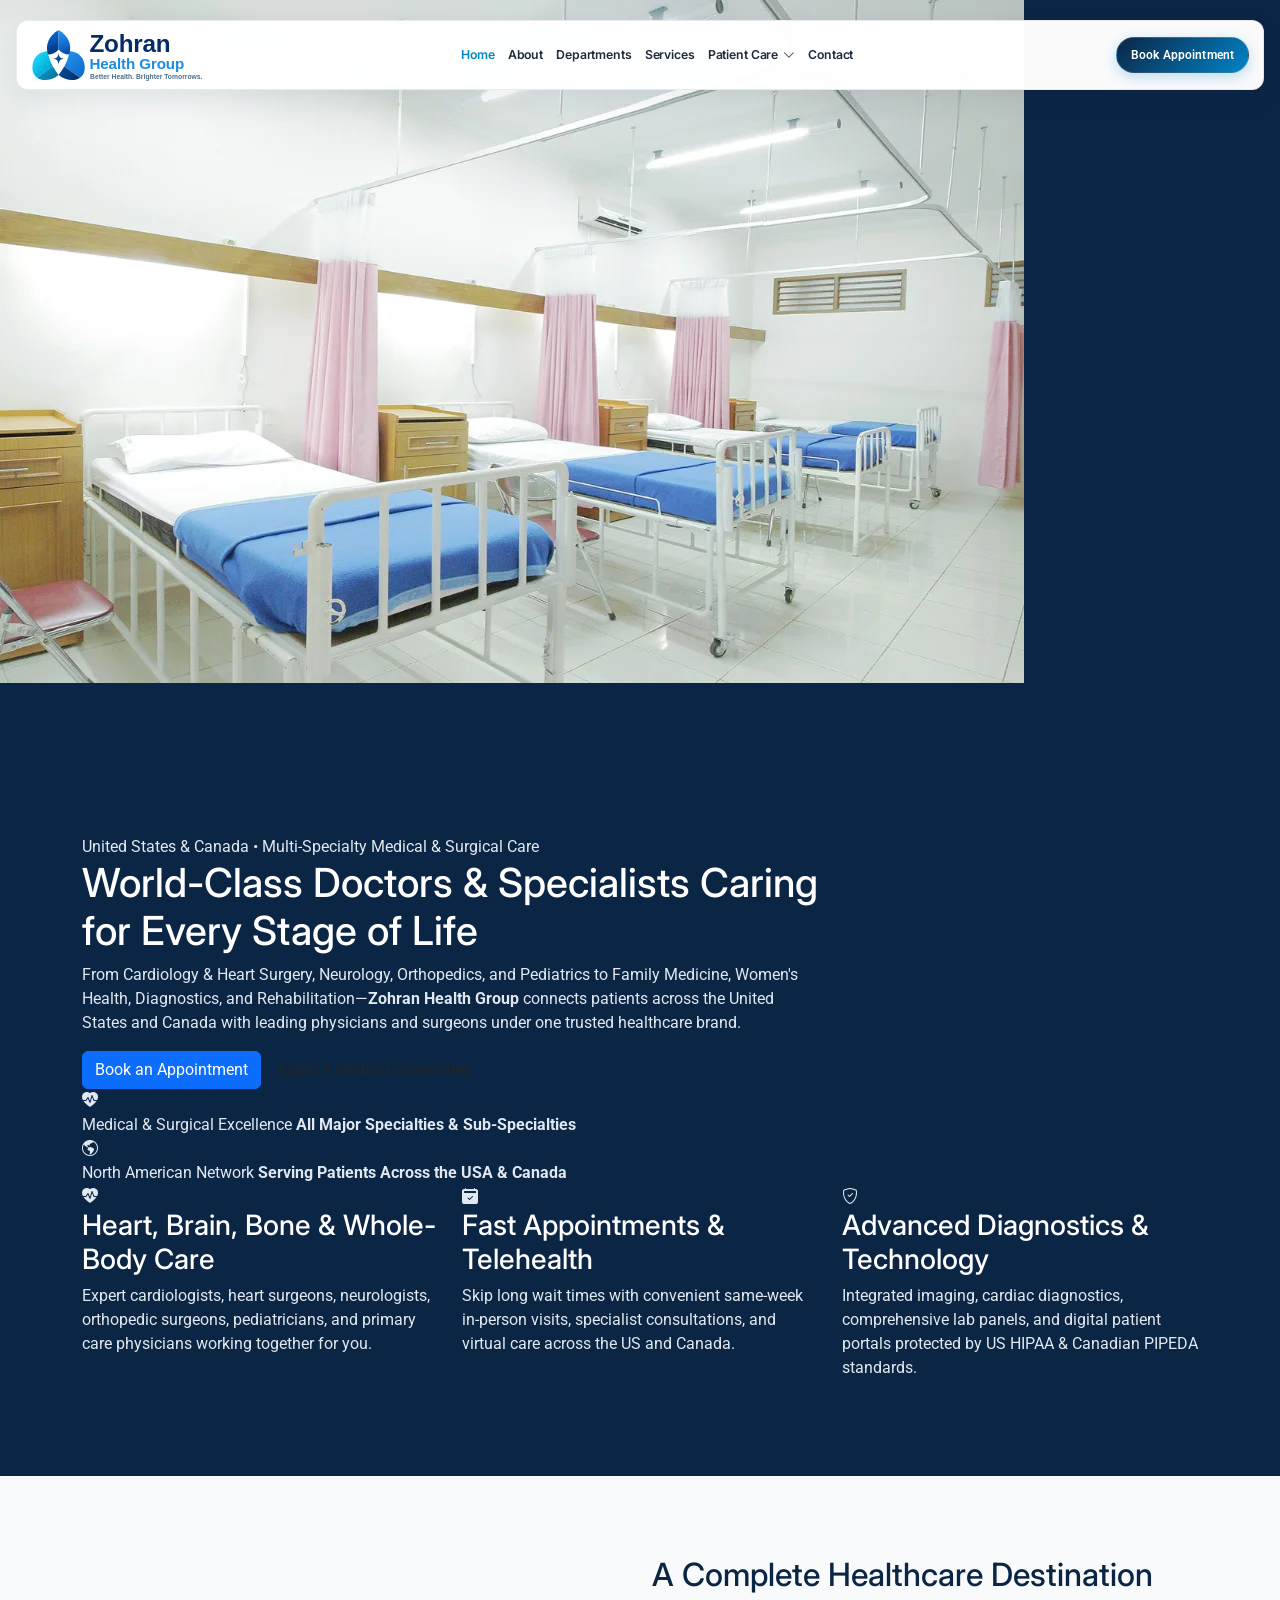
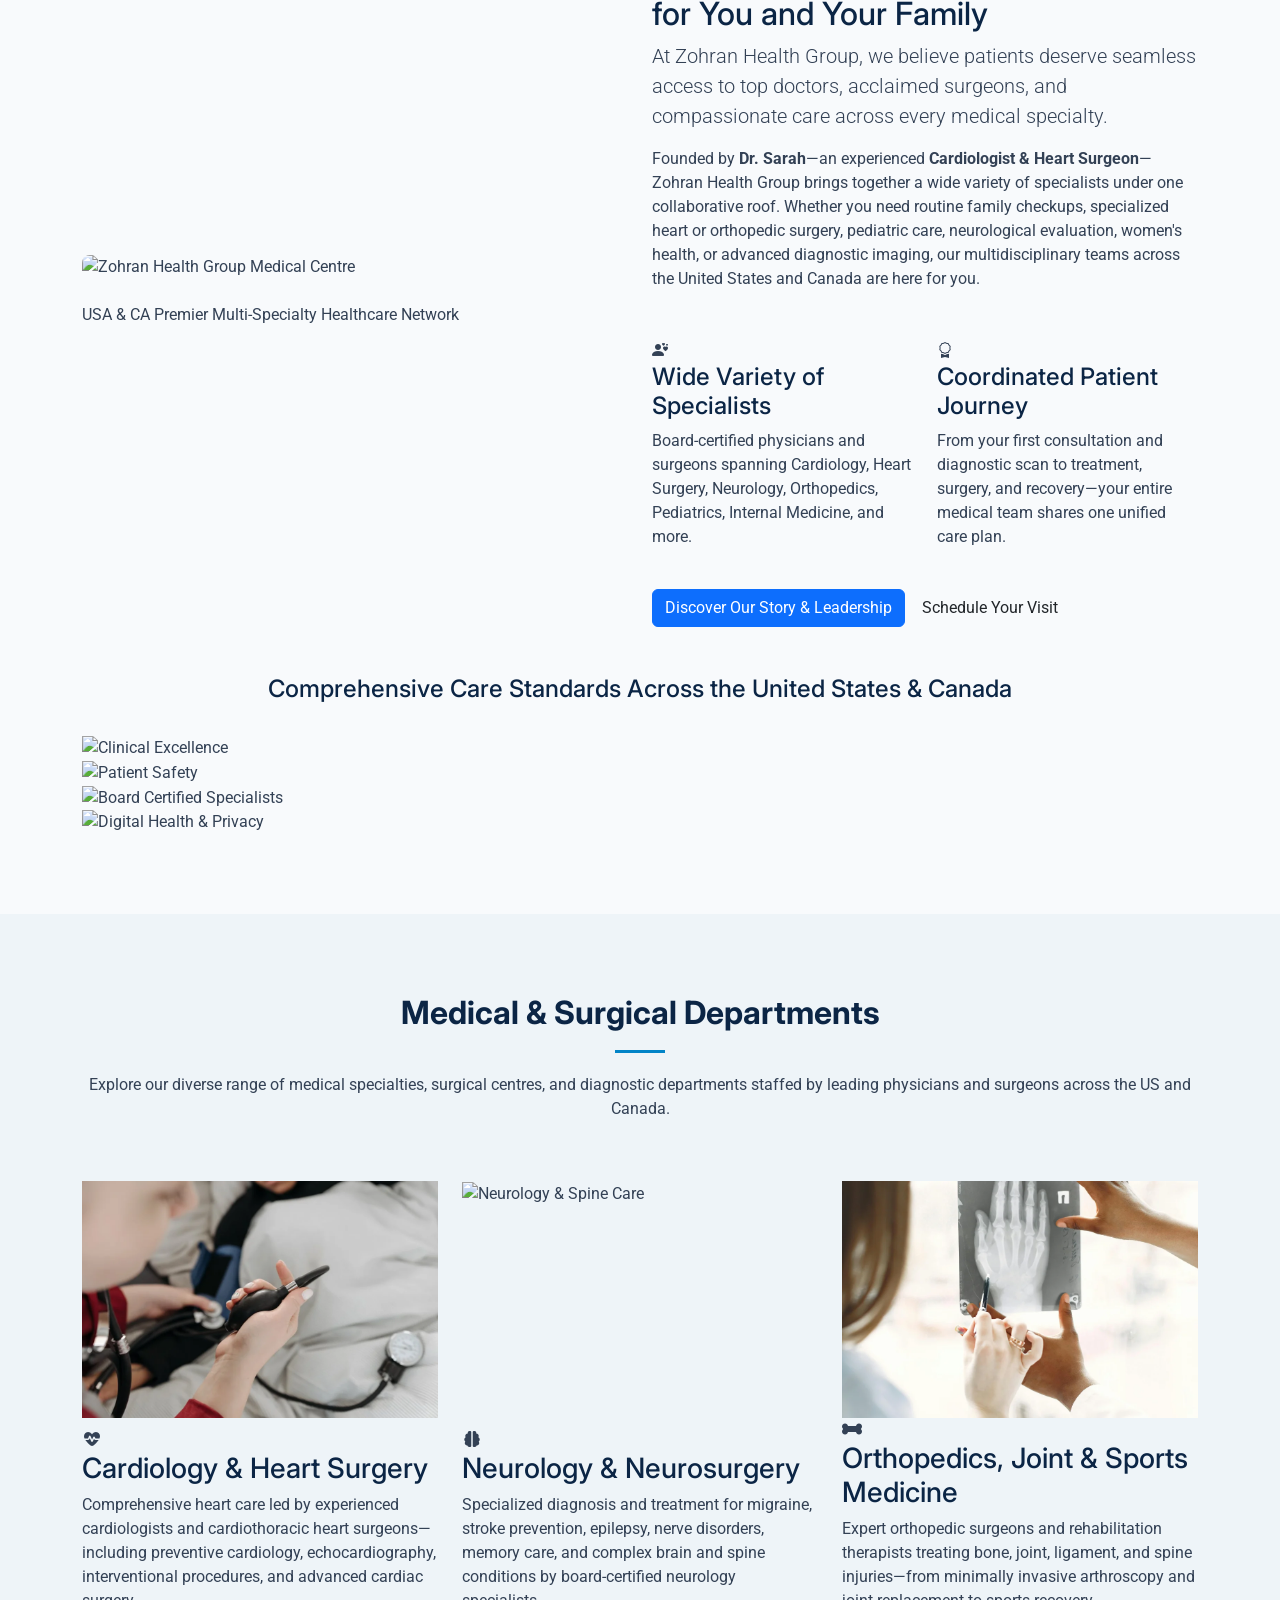
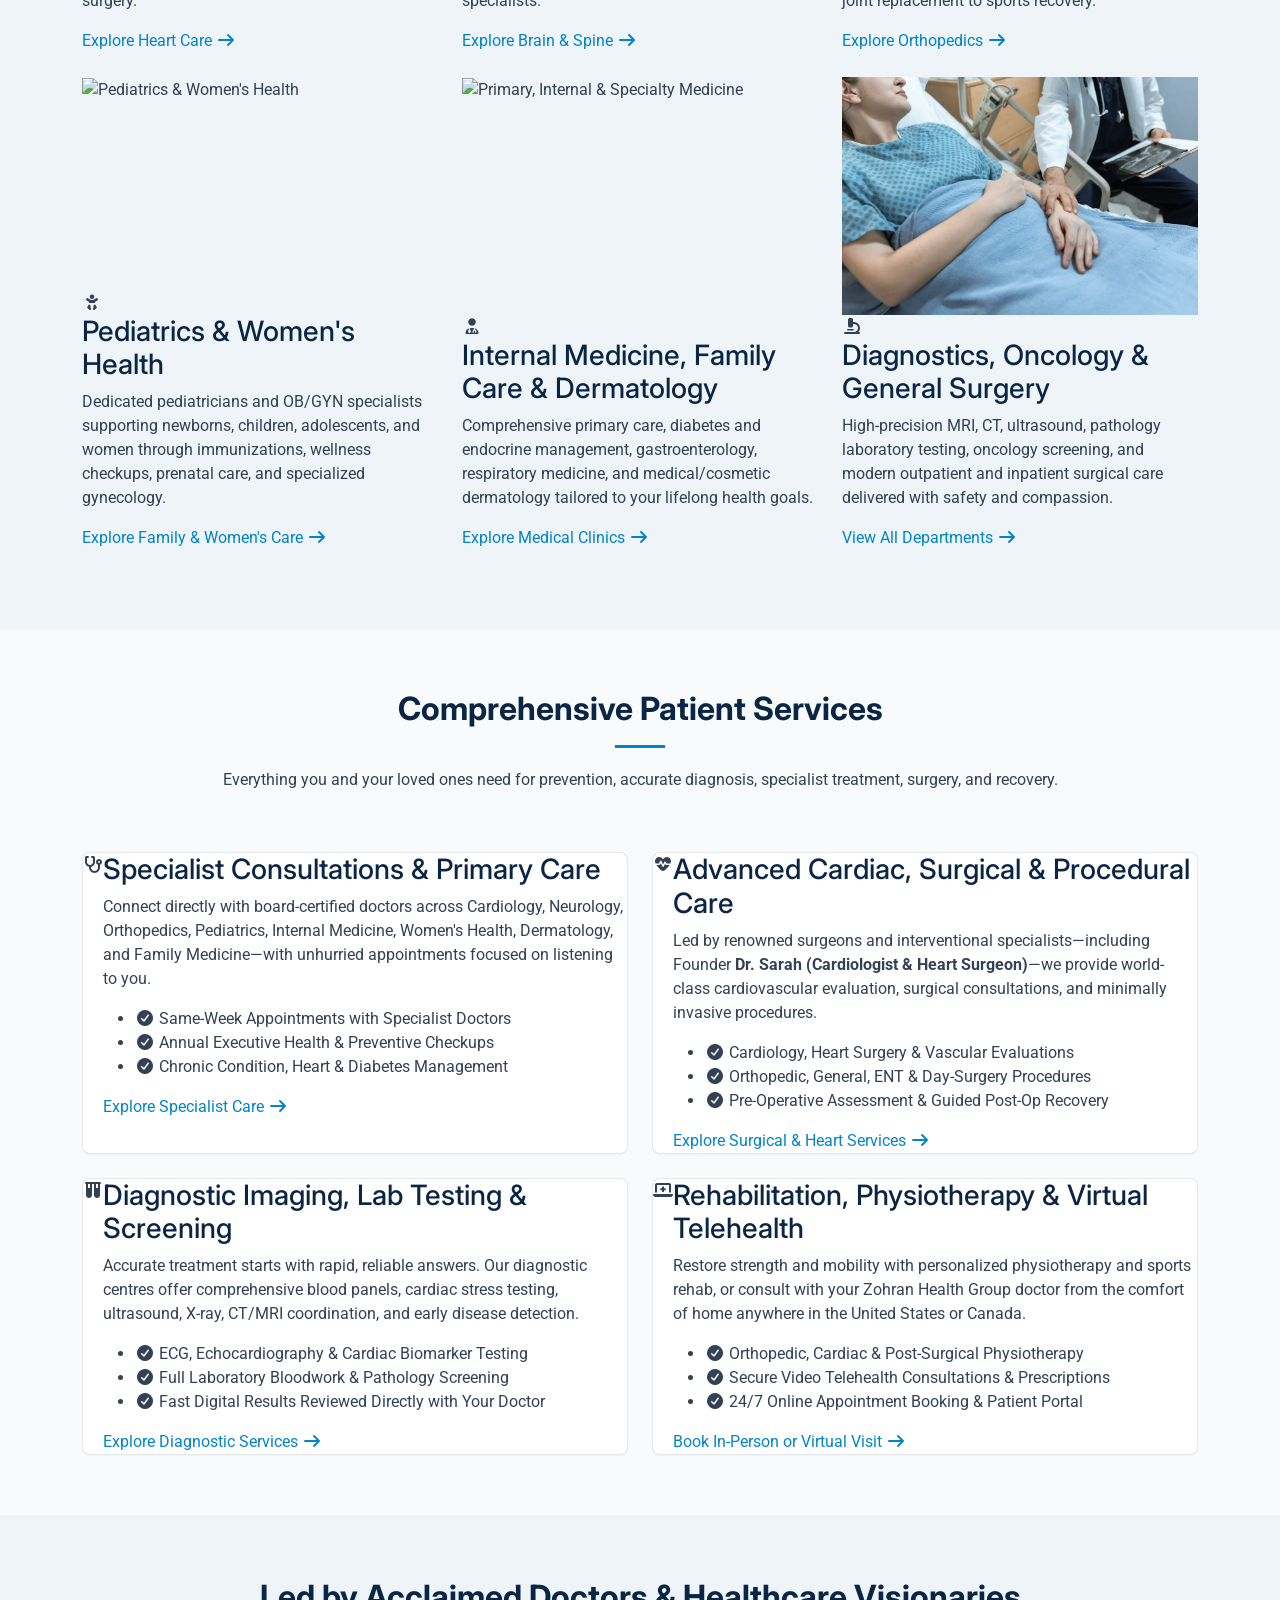
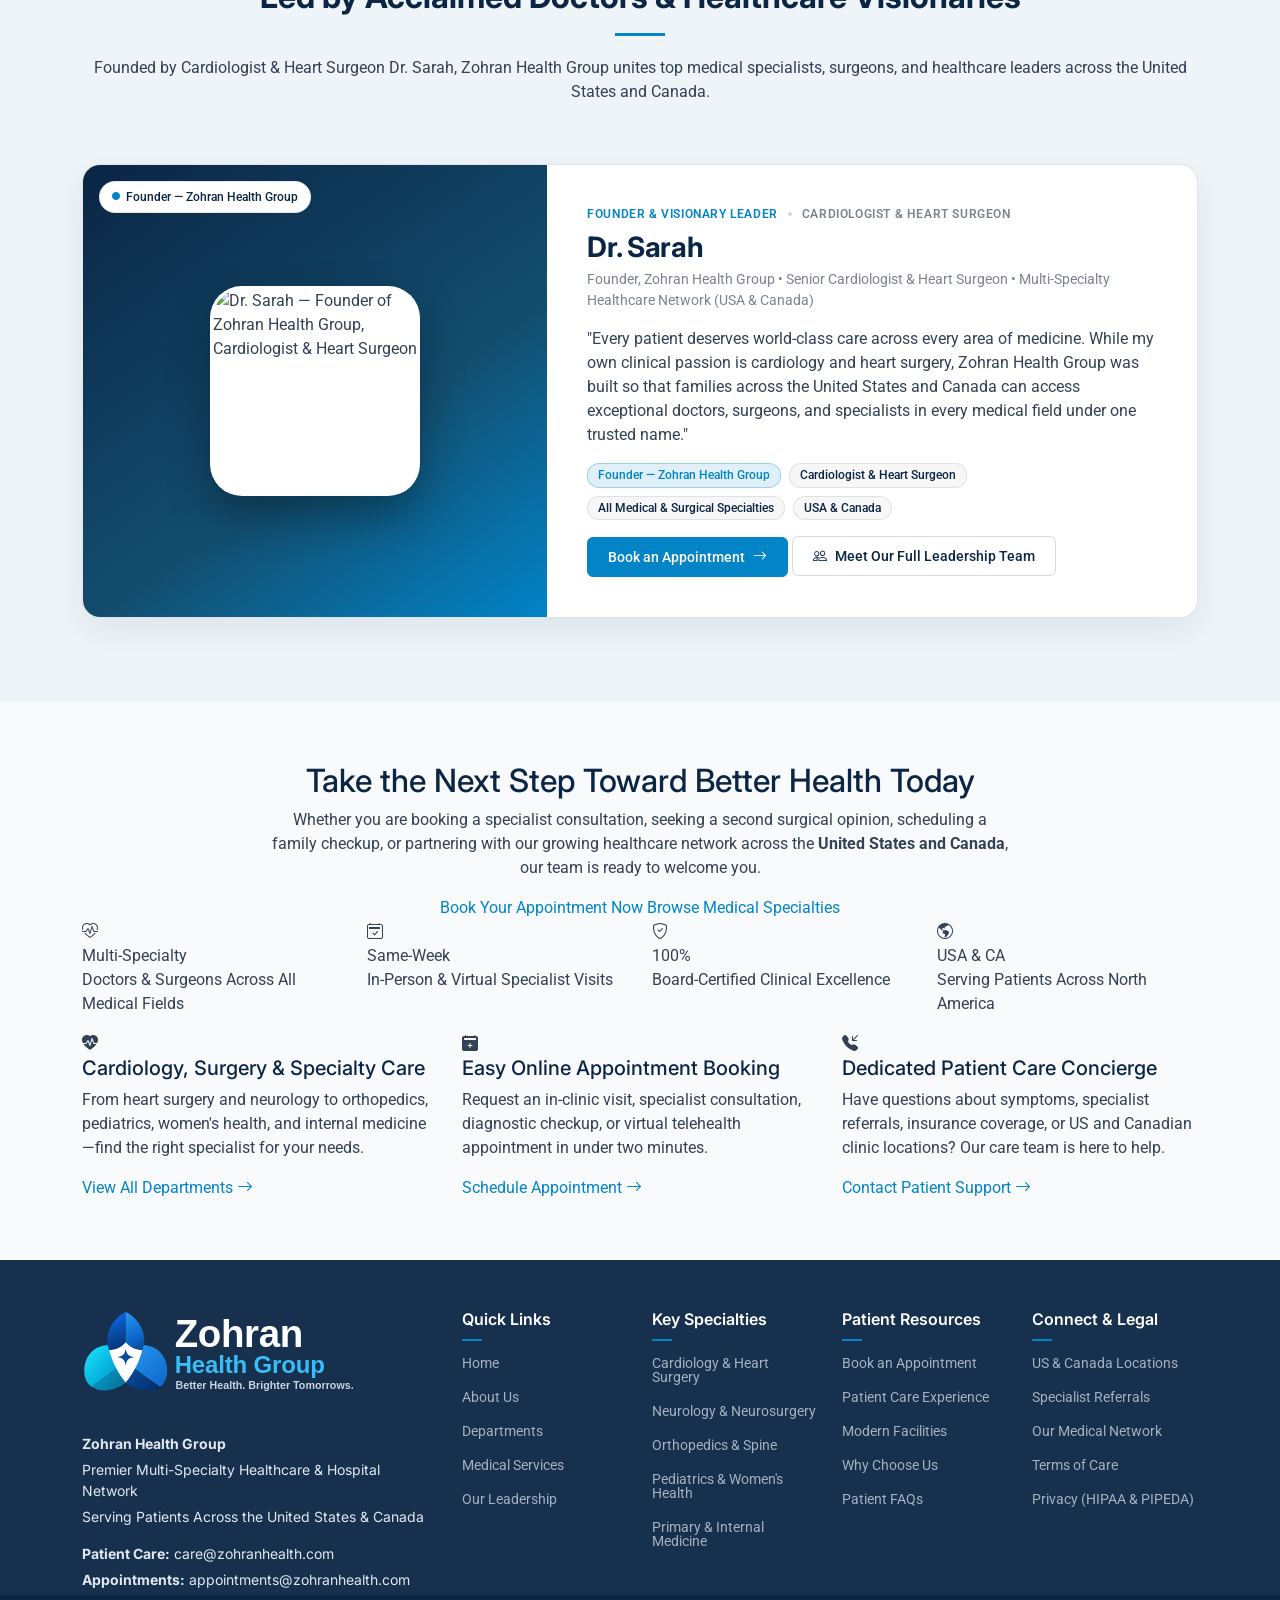
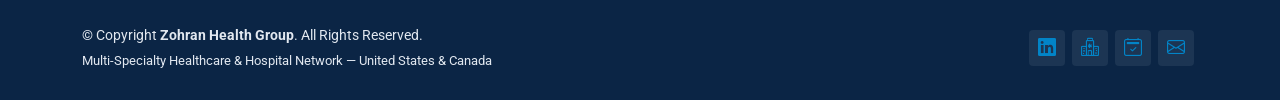
==== commit 2291f8c1: "Feat: Transform into multi-specialty US & Canada patient brand, move Founder Dr. Sarah profile to Ab" ====
--- a/index.html
+++ b/index.html
@@ -4,9 +4,9 @@
 <head>
   <meta charset="utf-8">
   <meta content="width=device-width, initial-scale=1.0" name="viewport">
-  <title>Zohran Health Group | Medical Centre &amp; Multi-Specialty Hospital Network (USA &amp; Canada)</title>
-  <meta name="description" content="Zohran Health Group — Investment, Partnership &amp; Healthcare Development Proposal for the establishment of an initial outpatient medical centre and phased multi-specialty hospital network across the United States and Canada.">
-  <meta name="keywords" content="Zohran Health Group, Medical Centre, Multi-Specialty Hospital Network, Healthcare Development, USA, Canada, Family Medicine, Internal Medicine, Clinical Governance">
+  <title>Zohran Health Group | Premier Multi-Specialty Healthcare Across the USA &amp; Canada</title>
+  <meta name="description" content="Zohran Health Group delivers world-class multi-specialty healthcare, surgery, and advanced diagnostics across the United States and Canada. Founded by Cardiologist & Heart Surgeon Dr. Sarah, our network unites leading doctors and specialists in every field of medicine.">
+  <meta name="keywords" content="Zohran Health Group, Multi-Specialty Hospital Network, USA Healthcare, Canada Healthcare, Dr. Sarah Cardiologist Heart Surgeon, Cardiology, Neurology, Orthopedics, Pediatrics, Family Medicine, Internal Medicine, Book Doctor Appointment">
 
   <!-- Favicons -->
   <link href="assets/img/logo-emblem.svg?v=7" rel="icon" type="image/svg+xml">
@@ -41,20 +41,17 @@
       <nav id="navmenu" class="navmenu">
         <ul>
           <li><a href="index.html" class="active">Home</a></li>
-          <li><a href="about.html">About &amp; Strategy</a></li>
-          <li><a href="departments.html">Departments (38)</a></li>
+          <li><a href="about.html">About</a></li>
+          <li><a href="departments.html">Departments</a></li>
           <li><a href="services.html">Services</a></li>
-          <li><a href="doctors.html">Leadership &amp; Governance</a></li>
-          <li class="dropdown"><a href="#"><span>Corporate &amp; Investors</span> <i class="bi bi-chevron-down toggle-dropdown"></i></a>
+          <li class="dropdown"><a href="#"><span>Patient Care</span> <i class="bi bi-chevron-down toggle-dropdown"></i></a>
             <ul>
-              <li><a href="department-details.html">Clinical Expansion Model</a></li>
-              <li><a href="service-details.html">Initial Stage A Scope &amp; EMR</a></li>
-              <li><a href="appointment.html">Consultation &amp; Partner Portal</a></li>
-              <li><a href="testimonials.html">Governance &amp; KPI Framework</a></li>
-              <li><a href="faq.html">Investor &amp; Clinical FAQ</a></li>
-              <li><a href="gallery.html">Facility &amp; Infrastructure Standards</a></li>
-              <li><a href="terms.html">Governance &amp; Regulatory Terms</a></li>
-              <li><a href="privacy.html">HIPAA &amp; PIPEDA Data Privacy</a></li>
+              <li><a href="appointment.html">Book an Appointment</a></li>
+              <li><a href="service-details.html">Patient Care Experience</a></li>
+              <li><a href="department-details.html">Our Medical Network</a></li>
+              <li><a href="gallery.html">Modern Facilities</a></li>
+              <li><a href="testimonials.html">Why Choose Zohran Health</a></li>
+              <li><a href="faq.html">Patient FAQs</a></li>
             </ul>
           </li>
           <li><a href="contact.html">Contact</a></li>
@@ -62,7 +59,7 @@
         <i class="mobile-nav-toggle d-xl-none bi bi-list"></i>
       </nav>
 
-      <a class="btn-getstarted" href="appointment.html">Partner / Book Visit</a>
+      <a class="btn-getstarted" href="appointment.html">Book Appointment</a>
 
     </div>
   </header>
@@ -70,172 +67,93 @@
   <main class="main">
 
     <!-- Hero Section -->
-    <section id="hero" class="hero section">
-
-      <div class="hero-slider swiper init-swiper">
-        <script type="application/json" class="swiper-config">
-          {
-            "loop": true,
-            "speed": 800,
-            "effect": "fade",
-            "fadeEffect": {
-              "crossFade": true
-            },
-            "autoplay": {
-              "delay": 6000
-            },
-            "slidesPerView": 1
-          }
-        </script>
-        <div class="swiper-wrapper">
-          <div class="swiper-slide" style="background-image: url('assets/img/health/showcase-1.webp');"></div>
-          <div class="swiper-slide" style="background-image: url('assets/img/health/showcase-7.webp');"></div>
-          <div class="swiper-slide" style="background-image: url('assets/img/health/showcase-11.webp');"></div>
-        </div>
-        <div class="slide-overlay"></div>
-      </div><!-- End Hero Slider Background -->
-
-      <div class="container" data-aos="fade-up" data-aos-delay="100">
-        <div class="row align-items-center g-5">
-
-          <div class="col-lg-7" data-aos="fade-up" data-aos-delay="150">
-            <div class="hero-content">
-              <span class="hero-badge">
-                <span class="badge-dot"></span>
-                USA &amp; Canada Healthcare Development Initiative
-              </span>
-
-              <h1 class="hero-headline">Patient-Centred Medical Care &amp; Phased Hospital Network</h1>
-              <p class="hero-subtext">Zohran Health Group is a healthcare development initiative designed to establish a professionally governed outpatient medical centre (Stage A) and expand in structured phases into a multi-specialty healthcare and hospital network across the United States and Canada.</p>
-
-              <div class="action-row">
-                <a href="appointment.html" class="btn btn-solid">Schedule Consultation / Partner Inquiry</a>
-                <a href="#featured-departments" class="btn btn-outline">
-                  <i class="bi bi-hospital"></i>
-                  <span>Explore 38 Planned Specialties</span>
-                </a>
-              </div>
-
-              <ul class="meta-row">
-                <li>
-                  <a href="#featured-services" class="meta-link">
-                    <i class="bi bi-check2-circle"></i>
-                    <span>9 Stage A Launch Services</span>
-                  </a>
-                </li>
-                <li>
-                  <a href="about.html#find-a-doctor" class="meta-link">
-                    <i class="bi bi-shield-check"></i>
-                    <span>5 Board Governance Committees</span>
-                  </a>
-                </li>
-                <li>
-                  <a href="about.html" class="meta-link">
-                    <i class="bi bi-diagram-3"></i>
-                    <span>5-Stage Expansion Roadmap</span>
-                  </a>
-                </li>
-              </ul>
-            </div>
-          </div><!-- End Hero Content -->
-
-          <div class="col-lg-5" data-aos="fade-up" data-aos-delay="250">
-            <div class="info-stack">
-
-              <div class="info-card emergency-card">
-                <div class="card-icon">
-                  <i class="bi bi-globe-americas"></i>
-                </div>
-                <div class="card-meta">
-                  <span class="card-label">Target Launch Markets</span>
-                  <span class="card-value">United States &amp; Canada</span>
-                </div>
-                <a href="about.html" class="card-action" aria-label="Market Entry Strategy">
-                  <i class="bi bi-arrow-up-right"></i>
-                </a>
-              </div><!-- End Emergency Card -->
-
-              <div class="info-card stats-card">
-                <div class="stat-cell">
-                  <span class="stat-number">38</span>
-                  <span class="stat-label">Planned Specialties</span>
-                </div>
-                <div class="stat-divider"></div>
-                <div class="stat-cell">
-                  <span class="stat-number">5 Stages</span>
-                  <span class="stat-label">Phased Growth Model</span>
-                </div>
-              </div><!-- End Stats Card -->
-
-              <div class="info-card review-card">
-                <div class="review-header">
-                  <div class="review-rating">
-                    <i class="bi bi-shield-fill-check"></i>
-                    <i class="bi bi-shield-fill-check"></i>
-                    <i class="bi bi-shield-fill-check"></i>
-                    <i class="bi bi-shield-fill-check"></i>
-                    <i class="bi bi-shield-fill-check"></i>
-                  </div>
-                  <span class="review-score">Stage A — Stage E</span>
-                </div>
-                <p class="review-quote">"Beginning with a practical, capital-disciplined outpatient medical centre to establish regulatory compliance, clinical governance and community trust before scaling into hospital care."</p>
-                <div class="review-author">
-                  <span class="author-avatar">
-                    <img src="assets/img/logo-emblem.svg?v=7" alt="Zohran Health Group Emblem" loading="lazy">
-                  </span>
-                  <div class="author-info">
-                    <span class="author-name">Zohran Health Group</span>
-                    <span class="author-role">USA &amp; Canada Healthcare Network</span>
-                  </div>
-                </div>
-              </div><!-- End Review Card -->
-
-            </div>
-          </div><!-- End Info Stack -->
-
-        </div>
-
-        <div class="metrics-bar" data-aos="fade-up" data-aos-delay="300">
-          <div class="metric-item">
-            <div class="metric-icon">
-              <i class="bi bi-clipboard2-pulse"></i>
-            </div>
-            <div class="metric-text">
-              <span class="metric-number">9 Core</span>
-              <span class="metric-label">Stage A Outpatient Services</span>
-            </div>
-          </div>
-          <div class="metric-item">
-            <div class="metric-icon">
-              <i class="bi bi-hospital"></i>
-            </div>
-            <div class="metric-text">
-              <span class="metric-number">38 Total</span>
-              <span class="metric-label">Long-Term Specialty Register</span>
-            </div>
-          </div>
-          <div class="metric-item">
-            <div class="metric-icon">
-              <i class="bi bi-diagram-3"></i>
-            </div>
-            <div class="metric-text">
-              <span class="metric-number">8 Values</span>
-              <span class="metric-label">Clinical &amp; Ethical Pillars</span>
-            </div>
-          </div>
-          <div class="metric-item">
-            <div class="metric-icon">
-              <i class="bi bi-bar-chart-steps"></i>
-            </div>
-            <div class="metric-text">
-              <span class="metric-number">10 KPIs</span>
-              <span class="metric-label">Quality &amp; Performance Domains</span>
-            </div>
-          </div>
-        </div><!-- End Metrics Bar -->
-
+    <section id="hero" class="hero section dark-background">
+      <div class="container-fluid p-0">
+        <div class="hero-wrapper">
+          <div class="hero-image">
+            <img src="assets/img/health/showcase-1.webp" alt="Zohran Health Group — Premier Multi-Specialty Healthcare Across the USA & Canada" class="img-fluid">
+          </div>
+
+          <div class="hero-content">
+            <div class="container">
+              <div class="row">
+                <div class="col-lg-8 col-md-10" data-aos="fade-right" data-aos-delay="100">
+                  <div class="content-box">
+                    <span class="badge-accent" data-aos="fade-up" data-aos-delay="150">United States &amp; Canada • Multi-Specialty Medical &amp; Surgical Care</span>
+                    <h1 data-aos="fade-up" data-aos-delay="200">World-Class Doctors &amp; Specialists Caring for Every Stage of Life</h1>
+                    <p data-aos="fade-up" data-aos-delay="250">From Cardiology &amp; Heart Surgery, Neurology, Orthopedics, and Pediatrics to Family Medicine, Women's Health, Diagnostics, and Rehabilitation—<strong>Zohran Health Group</strong> connects patients across the United States and Canada with leading physicians and surgeons under one trusted healthcare brand.</p>
+
+                    <div class="cta-group" data-aos="fade-up" data-aos-delay="300">
+                      <a href="appointment.html" class="btn btn-primary">Book an Appointment</a>
+                      <a href="departments.html" class="btn btn-outline">Explore Medical Specialties</a>
+                    </div>
+
+                    <div class="info-badges" data-aos="fade-up" data-aos-delay="350">
+                      <div class="badge-item">
+                        <i class="bi bi-heart-pulse-fill"></i>
+                        <div class="badge-content">
+                          <span>Medical &amp; Surgical Excellence</span>
+                          <strong>All Major Specialties &amp; Sub-Specialties</strong>
+                        </div>
+                      </div>
+                      <div class="badge-item">
+                        <i class="bi bi-globe-americas"></i>
+                        <div class="badge-content">
+                          <span>North American Network</span>
+                          <strong>Serving Patients Across the USA &amp; Canada</strong>
+                        </div>
+                      </div>
+                    </div>
+                  </div>
+                </div>
+              </div>
+
+              <div class="features-wrapper">
+                <div class="row gy-4">
+
+                  <div class="col-lg-4">
+                    <div class="feature-item" data-aos="fade-up" data-aos-delay="450">
+                      <div class="feature-icon">
+                        <i class="bi bi-heart-pulse-fill"></i>
+                      </div>
+                      <div class="feature-text">
+                        <h3>Heart, Brain, Bone &amp; Whole-Body Care</h3>
+                        <p>Expert cardiologists, heart surgeons, neurologists, orthopedic surgeons, pediatricians, and primary care physicians working together for you.</p>
+                      </div>
+                    </div>
+                  </div>
+
+                  <div class="col-lg-4">
+                    <div class="feature-item" data-aos="fade-up" data-aos-delay="500">
+                      <div class="feature-icon">
+                        <i class="bi bi-calendar2-check-fill"></i>
+                      </div>
+                      <div class="feature-text">
+                        <h3>Fast Appointments &amp; Telehealth</h3>
+                        <p>Skip long wait times with convenient same-week in-person visits, specialist consultations, and virtual care across the US and Canada.</p>
+                      </div>
+                    </div>
+                  </div>
+
+                  <div class="col-lg-4">
+                    <div class="feature-item" data-aos="fade-up" data-aos-delay="550">
+                      <div class="feature-icon">
+                        <i class="bi bi-shield-check"></i>
+                      </div>
+                      <div class="feature-text">
+                        <h3>Advanced Diagnostics &amp; Technology</h3>
+                        <p>Integrated imaging, cardiac diagnostics, comprehensive lab panels, and digital patient portals protected by US HIPAA &amp; Canadian PIPEDA standards.</p>
+                      </div>
+                    </div>
+                  </div>
+
+                </div>
+              </div>
+
+            </div>
+          </div>
+        </div>
       </div>
-
     </section><!-- /Hero Section -->
 
     <!-- Home About Section -->
@@ -243,1475 +161,489 @@
 
       <div class="container" data-aos="fade-up" data-aos-delay="100">
 
-        <div class="row align-items-center mb-5 gy-4">
-          <div class="col-lg-7" data-aos="fade-up" data-aos-delay="100">
-            <span class="eyebrow-badge">
-              <i class="bi bi-shield-check"></i>
-              About Zohran Health Group
-            </span>
-            <h2 class="display-heading">Disciplined Phased Development from Outpatient Centre to Hospital Network</h2>
-          </div>
-          <div class="col-lg-5" data-aos="fade-up" data-aos-delay="150">
-            <p class="intro-copy">Zohran Health Group is envisioned as a modern, patient-focused healthcare organization committed to delivering accessible, ethical, safe and high-quality medical services. Rather than beginning with an overly large facility, the project launches with a right-sized outpatient medical centre and scales progressively with demand and licensing.</p>
-          </div>
-        </div><!-- End Heading Block -->
-
-        <div class="stats-strip" data-aos="fade-up" data-aos-delay="200">
-          <div class="stat-cell">
-            <div class="stat-value">
-              <span class="purecounter" data-purecounter-start="0" data-purecounter-end="10" data-purecounter-duration="1">10</span>
-            </div>
-            <div class="stat-label">Strategic Objectives</div>
-          </div>
-          <div class="stat-cell">
-            <div class="stat-value">
-              <span class="purecounter" data-purecounter-start="0" data-purecounter-end="5" data-purecounter-duration="1">5</span>
-            </div>
-            <div class="stat-label">Development Stages (A–E)</div>
-          </div>
-          <div class="stat-cell">
-            <div class="stat-value">
-              <span class="purecounter" data-purecounter-start="0" data-purecounter-end="38" data-purecounter-duration="1">38</span>
-            </div>
-            <div class="stat-label">Planned Clinical Specialties</div>
-          </div>
-          <div class="stat-cell">
-            <div class="stat-value">
-              <span class="purecounter" data-purecounter-start="0" data-purecounter-end="2" data-purecounter-duration="1">2</span>
-            </div>
-            <div class="stat-label">Target Countries (USA &amp; Canada)</div>
-          </div>
-        </div><!-- End Stats Strip -->
-
-        <div class="row gy-4 mt-2">
-          <div class="col-lg-5" data-aos="fade-up" data-aos-delay="100">
-            <div class="media-stack">
-              <figure class="media-card primary">
-                <img src="assets/img/health/facilities-6.webp" alt="Zohran Health Group Outpatient Medical Centre Model" class="img-fluid" loading="lazy">
-                <figcaption class="media-tag">
-                  <i class="bi bi-building-check"></i>
-                  <span>Stage A Launch Model: Outpatient Medical Centre</span>
-                </figcaption>
-              </figure>
-              <div class="media-row">
-                <figure class="media-card">
-                  <img src="assets/img/health/consultation-3.webp" alt="Patient-Centred Clinical Consultation" class="img-fluid" loading="lazy">
-                </figure>
-                <figure class="media-card">
-                  <img src="assets/img/health/surgery-2.webp" alt="Future Multi-Specialty &amp; Hospital Expansion" class="img-fluid" loading="lazy">
-                </figure>
-              </div>
-            </div>
-          </div><!-- End Media Stack -->
-
-          <div class="col-lg-7" data-aos="fade-up" data-aos-delay="150">
-            <div class="feature-card primary-card">
-              <div class="card-head">
-                <span class="icon-square">
-                  <i class="bi bi-heart-pulse-fill"></i>
-                </span>
-                <div class="head-text">
-                  <span class="meta-label">Vision &amp; Mission Statement</span>
-                  <h3 class="card-title">Trusted Care, Professional Standards &amp; Sustainable Growth</h3>
-                </div>
-              </div>
-              <p class="card-description"><strong>Vision:</strong> To develop Zohran Health Group into a trusted healthcare organization recognized for patient-centred care, professional standards, operational excellence and sustainable growth.<br><strong>Mission:</strong> To provide accessible, safe and appropriate medical services through qualified healthcare professionals, responsible management, suitable technology and continuous improvement.</p>
-            </div><!-- End Primary Card -->
-
-            <div class="row g-3 capabilities-grid">
-              <div class="col-sm-6">
-                <div class="feature-card compact">
-                  <i class="bi bi-layers"></i>
-                  <div class="compact-text">
-                    <h4>Stage A &amp; B: Outpatient &amp; Polyclinic</h4>
-                    <p>Primary care, consultations, diagnostics coordination, rehabilitation &amp; specialist clinics.</p>
-                  </div>
-                </div>
-              </div>
-              <div class="col-sm-6">
-                <div class="feature-card compact">
-                  <i class="bi bi-hospital"></i>
-                  <div class="compact-text">
-                    <h4>Stage C, D &amp; E: Hospital Network</h4>
-                    <p>Day procedures, endoscopy, emergency care, inpatient units, surgery, ICU &amp; regional hubs.</p>
-                  </div>
-                </div>
-              </div>
-              <div class="col-sm-6">
-                <div class="feature-card compact">
-                  <i class="bi bi-pc-display-horizontal"></i>
-                  <div class="compact-text">
-                    <h4>EMR, LIS, RIS &amp; PACS</h4>
-                    <p>Integrated digital health records, laboratory &amp; imaging systems, and cybersecurity compliance.</p>
-                  </div>
-                </div>
-              </div>
-              <div class="col-sm-6">
-                <div class="feature-card compact">
-                  <i class="bi bi-shield-lock"></i>
-                  <div class="compact-text">
-                    <h4>8 Core Institutional Values</h4>
-                    <p>Patient-Centred Care, Clinical Excellence, Integrity, Safety, Accessibility, Collaboration, Innovation &amp; Sustainability.</p>
-                  </div>
-                </div>
-              </div>
-            </div><!-- End Capabilities Grid -->
-
-            <div class="action-row">
-              <a href="about.html" class="btn-primary-shadcn">
-                Explore Our Vision &amp; Leadership
+        <div class="row gy-5 align-items-center">
+          <div class="col-lg-6" data-aos="fade-right" data-aos-delay="200">
+            <div class="about-image">
+              <img src="assets/img/health/facilities-1.webp" alt="Zohran Health Group Medical Centre" class="img-fluid rounded-3 mb-4">
+              <div class="experience-badge">
+                <span class="years">USA &amp; CA</span>
+                <span class="text">Premier Multi-Specialty Healthcare Network</span>
+              </div>
+            </div>
+          </div>
+
+          <div class="col-lg-6" data-aos="fade-left" data-aos-delay="300">
+            <div class="about-content">
+              <h2>A Complete Healthcare Destination for You and Your Family</h2>
+              <p class="lead">At Zohran Health Group, we believe patients deserve seamless access to top doctors, acclaimed surgeons, and compassionate care across every medical specialty.</p>
+
+              <p>Founded by <strong>Dr. Sarah</strong>—an experienced <strong>Cardiologist &amp; Heart Surgeon</strong>—Zohran Health Group brings together a wide variety of specialists under one collaborative roof. Whether you need routine family checkups, specialized heart or orthopedic surgery, pediatric care, neurological evaluation, women's health, or advanced diagnostic imaging, our multidisciplinary teams across the United States and Canada are here for you.</p>
+
+              <div class="row g-4 mt-4">
+                <div class="col-md-6" data-aos="fade-up" data-aos-delay="400">
+                  <div class="feature-item">
+                    <div class="icon">
+                      <i class="bi bi-person-hearts"></i>
+                    </div>
+                    <h4>Wide Variety of Specialists</h4>
+                    <p>Board-certified physicians and surgeons spanning Cardiology, Heart Surgery, Neurology, Orthopedics, Pediatrics, Internal Medicine, and more.</p>
+                  </div>
+                </div>
+
+                <div class="col-md-6" data-aos="fade-up" data-aos-delay="500">
+                  <div class="feature-item">
+                    <div class="icon">
+                      <i class="bi bi-award"></i>
+                    </div>
+                    <h4>Coordinated Patient Journey</h4>
+                    <p>From your first consultation and diagnostic scan to treatment, surgery, and recovery—your entire medical team shares one unified care plan.</p>
+                  </div>
+                </div>
+              </div>
+
+              <div class="cta-wrapper mt-4">
+                <a href="about.html" class="btn btn-primary">Discover Our Story &amp; Leadership</a>
+                <a href="appointment.html" class="btn btn-outline">Schedule Your Visit</a>
+              </div>
+            </div>
+          </div>
+        </div>
+
+        <div class="row mt-5 pt-4Certifications-row" data-aos="fade-up" data-aos-delay="600">
+          <div class="col-12 text-center mb-4">
+            <h4 class="certification-title">Comprehensive Care Standards Across the United States &amp; Canada</h4>
+          </div>
+          <div class="col-12">
+            <div class="certifications">
+              <div class="certification-item" data-aos="zoom-in" data-aos-delay="700">
+                <img src="assets/img/clients/clients-1.webp" alt="Clinical Excellence">
+              </div>
+              <div class="certification-item" data-aos="zoom-in" data-aos-delay="800">
+                <img src="assets/img/clients/clients-2.webp" alt="Patient Safety">
+              </div>
+              <div class="certification-item" data-aos="zoom-in" data-aos-delay="900">
+                <img src="assets/img/clients/clients-3.webp" alt="Board Certified Specialists">
+              </div>
+              <div class="certification-item" data-aos="zoom-in" data-aos-delay="1000">
+                <img src="assets/img/clients/clients-4.webp" alt="Digital Health & Privacy">
+              </div>
+            </div>
+          </div>
+        </div>
+
+      </div>
+
+    </section><!-- /Home About Section -->
+
+    <!-- Featured Departments Section -->
+    <section id="featured-departments" class="featured-departments section light-background">
+
+      <!-- Section Title -->
+      <div class="container section-title" data-aos="fade-up">
+        <h2>Medical &amp; Surgical Departments</h2>
+        <p>Explore our diverse range of medical specialties, surgical centres, and diagnostic departments staffed by leading physicians and surgeons across the US and Canada.</p>
+      </div><!-- End Section Title -->
+
+      <div class="container" data-aos="fade-up" data-aos-delay="100">
+
+        <div class="row gy-4">
+
+          <div class="col-lg-4 col-md-6" data-aos="fade-up" data-aos-delay="100">
+            <div class="department-card">
+              <div class="department-image">
+                <img src="assets/img/health/cardiology-3.webp" alt="Cardiology & Heart Surgery" class="img-fluid">
+              </div>
+              <div class="department-content">
+                <div class="department-icon">
+                  <i class="fas fa-heartbeat"></i>
+                </div>
+                <h3>Cardiology &amp; Heart Surgery</h3>
+                <p>Comprehensive heart care led by experienced cardiologists and cardiothoracic heart surgeons—including preventive cardiology, echocardiography, interventional procedures, and advanced cardiac surgery.</p>
+                <a href="departments.html" class="btn-learn-more">
+                  <span>Explore Heart Care</span>
+                  <i class="fas fa-arrow-right"></i>
+                </a>
+              </div>
+            </div>
+          </div><!-- End Department Card -->
+
+          <div class="col-lg-4 col-md-6" data-aos="fade-up" data-aos-delay="200">
+            <div class="department-card">
+              <div class="department-image">
+                <img src="assets/img/health/neurology-2.webp" alt="Neurology & Spine Care" class="img-fluid">
+              </div>
+              <div class="department-content">
+                <div class="department-icon">
+                  <i class="fas fa-brain"></i>
+                </div>
+                <h3>Neurology &amp; Neurosurgery</h3>
+                <p>Specialized diagnosis and treatment for migraine, stroke prevention, epilepsy, nerve disorders, memory care, and complex brain and spine conditions by board-certified neurology specialists.</p>
+                <a href="departments.html" class="btn-learn-more">
+                  <span>Explore Brain &amp; Spine</span>
+                  <i class="fas fa-arrow-right"></i>
+                </a>
+              </div>
+            </div>
+          </div><!-- End Department Card -->
+
+          <div class="col-lg-4 col-md-6" data-aos="fade-up" data-aos-delay="300">
+            <div class="department-card">
+              <div class="department-image">
+                <img src="assets/img/health/orthopedics-4.webp" alt="Orthopedics & Sports Medicine" class="img-fluid">
+              </div>
+              <div class="department-content">
+                <div class="department-icon">
+                  <i class="fas fa-bone"></i>
+                </div>
+                <h3>Orthopedics, Joint &amp; Sports Medicine</h3>
+                <p>Expert orthopedic surgeons and rehabilitation therapists treating bone, joint, ligament, and spine injuries—from minimally invasive arthroscopy and joint replacement to sports recovery.</p>
+                <a href="departments.html" class="btn-learn-more">
+                  <span>Explore Orthopedics</span>
+                  <i class="fas fa-arrow-right"></i>
+                </a>
+              </div>
+            </div>
+          </div><!-- End Department Card -->
+
+          <div class="col-lg-4 col-md-6" data-aos="fade-up" data-aos-delay="100">
+            <div class="department-card">
+              <div class="department-image">
+                <img src="assets/img/health/pediatrics-3.webp" alt="Pediatrics & Women's Health" class="img-fluid">
+              </div>
+              <div class="department-content">
+                <div class="department-icon">
+                  <i class="fas fa-baby"></i>
+                </div>
+                <h3>Pediatrics &amp; Women's Health</h3>
+                <p>Dedicated pediatricians and OB/GYN specialists supporting newborns, children, adolescents, and women through immunizations, wellness checkups, prenatal care, and specialized gynecology.</p>
+                <a href="departments.html" class="btn-learn-more">
+                  <span>Explore Family &amp; Women's Care</span>
+                  <i class="fas fa-arrow-right"></i>
+                </a>
+              </div>
+            </div>
+          </div><!-- End Department Card -->
+
+          <div class="col-lg-4 col-md-6" data-aos="fade-up" data-aos-delay="200">
+            <div class="department-card">
+              <div class="department-image">
+                <img src="assets/img/health/dermatology-1.webp" alt="Primary, Internal & Specialty Medicine" class="img-fluid">
+              </div>
+              <div class="department-content">
+                <div class="department-icon">
+                  <i class="fas fa-user-md"></i>
+                </div>
+                <h3>Internal Medicine, Family Care &amp; Dermatology</h3>
+                <p>Comprehensive primary care, diabetes and endocrine management, gastroenterology, respiratory medicine, and medical/cosmetic dermatology tailored to your lifelong health goals.</p>
+                <a href="departments.html" class="btn-learn-more">
+                  <span>Explore Medical Clinics</span>
+                  <i class="fas fa-arrow-right"></i>
+                </a>
+              </div>
+            </div>
+          </div><!-- End Department Card -->
+
+          <div class="col-lg-4 col-md-6" data-aos="fade-up" data-aos-delay="300">
+            <div class="department-card">
+              <div class="department-image">
+                <img src="assets/img/health/oncology-2.webp" alt="Advanced Diagnostics, Oncology & Surgery" class="img-fluid">
+              </div>
+              <div class="department-content">
+                <div class="department-icon">
+                  <i class="fas fa-microscope"></i>
+                </div>
+                <h3>Diagnostics, Oncology &amp; General Surgery</h3>
+                <p>High-precision MRI, CT, ultrasound, pathology laboratory testing, oncology screening, and modern outpatient and inpatient surgical care delivered with safety and compassion.</p>
+                <a href="departments.html" class="btn-learn-more">
+                  <span>View All Departments</span>
+                  <i class="fas fa-arrow-right"></i>
+                </a>
+              </div>
+            </div>
+          </div><!-- End Department Card -->
+
+        </div>
+
+      </div>
+
+    </section><!-- /Featured Departments Section -->
+
+    <!-- Featured Services Section -->
+    <section id="featured-services" class="featured-services section">
+
+      <!-- Section Title -->
+      <div class="container section-title" data-aos="fade-up">
+        <h2>Comprehensive Patient Services</h2>
+        <p>Everything you and your loved ones need for prevention, accurate diagnosis, specialist treatment, surgery, and recovery.</p>
+      </div><!-- End Section Title -->
+
+      <div class="container" data-aos="fade-up" data-aos-delay="100">
+
+        <div class="row gy-4">
+
+          <div class="col-lg-6" data-aos="fade-up" data-aos-delay="200">
+            <div class="service-card">
+              <div class="service-icon">
+                <i class="fas fa-stethoscope"></i>
+              </div>
+              <div class="service-content">
+                <h3>Specialist Consultations &amp; Primary Care</h3>
+                <p>Connect directly with board-certified doctors across Cardiology, Neurology, Orthopedics, Pediatrics, Internal Medicine, Women's Health, Dermatology, and Family Medicine—with unhurried appointments focused on listening to you.</p>
+                <ul class="service-features">
+                  <li><i class="fas fa-check-circle"></i> Same-Week Appointments with Specialist Doctors</li>
+                  <li><i class="fas fa-check-circle"></i> Annual Executive Health &amp; Preventive Checkups</li>
+                  <li><i class="fas fa-check-circle"></i> Chronic Condition, Heart &amp; Diabetes Management</li>
+                </ul>
+                <a href="services.html" class="service-btn">
+                  Explore Specialist Care
+                  <i class="fas fa-arrow-right"></i>
+                </a>
+              </div>
+            </div>
+          </div><!-- End Service Card -->
+
+          <div class="col-lg-6" data-aos="fade-up" data-aos-delay="300">
+            <div class="service-card">
+              <div class="service-icon">
+                <i class="fas fa-heartbeat"></i>
+              </div>
+              <div class="service-content">
+                <h3>Advanced Cardiac, Surgical &amp; Procedural Care</h3>
+                <p>Led by renowned surgeons and interventional specialists—including Founder <strong>Dr. Sarah (Cardiologist &amp; Heart Surgeon)</strong>—we provide world-class cardiovascular evaluation, surgical consultations, and minimally invasive procedures.</p>
+                <ul class="service-features">
+                  <li><i class="fas fa-check-circle"></i> Cardiology, Heart Surgery &amp; Vascular Evaluations</li>
+                  <li><i class="fas fa-check-circle"></i> Orthopedic, General, ENT &amp; Day-Surgery Procedures</li>
+                  <li><i class="fas fa-check-circle"></i> Pre-Operative Assessment &amp; Guided Post-Op Recovery</li>
+                </ul>
+                <a href="services.html" class="service-btn">
+                  Explore Surgical &amp; Heart Services
+                  <i class="fas fa-arrow-right"></i>
+                </a>
+              </div>
+            </div>
+          </div><!-- End Service Card -->
+
+          <div class="col-lg-6" data-aos="fade-up" data-aos-delay="400">
+            <div class="service-card">
+              <div class="service-icon">
+                <i class="fas fa-vials"></i>
+              </div>
+              <div class="service-content">
+                <h3>Diagnostic Imaging, Lab Testing &amp; Screening</h3>
+                <p>Accurate treatment starts with rapid, reliable answers. Our diagnostic centres offer comprehensive blood panels, cardiac stress testing, ultrasound, X-ray, CT/MRI coordination, and early disease detection.</p>
+                <ul class="service-features">
+                  <li><i class="fas fa-check-circle"></i> ECG, Echocardiography &amp; Cardiac Biomarker Testing</li>
+                  <li><i class="fas fa-check-circle"></i> Full Laboratory Bloodwork &amp; Pathology Screening</li>
+                  <li><i class="fas fa-check-circle"></i> Fast Digital Results Reviewed Directly with Your Doctor</li>
+                </ul>
+                <a href="services.html" class="service-btn">
+                  Explore Diagnostic Services
+                  <i class="fas fa-arrow-right"></i>
+                </a>
+              </div>
+            </div>
+          </div><!-- End Service Card -->
+
+          <div class="col-lg-6" data-aos="fade-up" data-aos-delay="500">
+            <div class="service-card">
+              <div class="service-icon">
+                <i class="fas fa-laptop-medical"></i>
+              </div>
+              <div class="service-content">
+                <h3>Rehabilitation, Physiotherapy &amp; Virtual Telehealth</h3>
+                <p>Restore strength and mobility with personalized physiotherapy and sports rehab, or consult with your Zohran Health Group doctor from the comfort of home anywhere in the United States or Canada.</p>
+                <ul class="service-features">
+                  <li><i class="fas fa-check-circle"></i> Orthopedic, Cardiac &amp; Post-Surgical Physiotherapy</li>
+                  <li><i class="fas fa-check-circle"></i> Secure Video Telehealth Consultations &amp; Prescriptions</li>
+                  <li><i class="fas fa-check-circle"></i> 24/7 Online Appointment Booking &amp; Patient Portal</li>
+                </ul>
+                <a href="appointment.html" class="service-btn">
+                  Book In-Person or Virtual Visit
+                  <i class="fas fa-arrow-right"></i>
+                </a>
+              </div>
+            </div>
+          </div><!-- End Service Card -->
+
+        </div>
+
+      </div>
+
+    </section><!-- /Featured Services Section -->
+
+    <!-- Founder & Medical Leadership Spotlight Section -->
+    <section id="find-a-doctor" class="find-a-doctor doctors section light-background">
+
+      <!-- Section Title -->
+      <div class="container section-title" data-aos="fade-up">
+        <h2>Led by Acclaimed Doctors &amp; Healthcare Visionaries</h2>
+        <p>Founded by Cardiologist &amp; Heart Surgeon Dr. Sarah, Zohran Health Group unites top medical specialists, surgeons, and healthcare leaders across the United States and Canada.</p>
+      </div><!-- End Section Title -->
+
+      <div class="container" data-aos="fade-up" data-aos-delay="100">
+
+        <!-- Featured Founder Profile Card -->
+        <div class="featured-profile mb-4" data-aos="fade-up" data-aos-delay="150">
+          <div class="featured-card">
+            <div class="row g-0 align-items-stretch">
+              <div class="col-lg-5">
+                <div class="featured-media">
+                  <img src="assets/img/leadership/founder-sarah.svg" alt="Dr. Sarah — Founder of Zohran Health Group, Cardiologist & Heart Surgeon" class="img-fluid">
+                  <span class="status-pill">
+                    <i class="bi bi-circle-fill"></i> Founder — Zohran Health Group
+                  </span>
+                </div>
+              </div>
+              <div class="col-lg-7">
+                <div class="featured-body">
+                  <div class="label-row">
+                    <span class="label-text">Founder &amp; Visionary Leader</span>
+                    <span class="divider-dot"></span>
+                    <span class="label-text muted">Cardiologist &amp; Heart Surgeon</span>
+                  </div>
+                  <h3 class="featured-name">Dr. Sarah</h3>
+                  <p class="featured-credentials">Founder, Zohran Health Group • Senior Cardiologist &amp; Heart Surgeon • Multi-Specialty Healthcare Network (USA &amp; Canada)</p>
+                  <blockquote class="featured-quote">
+                    "Every patient deserves world-class care across every area of medicine. While my own clinical passion is cardiology and heart surgery, Zohran Health Group was built so that families across the United States and Canada can access exceptional doctors, surgeons, and specialists in every medical field under one trusted name."
+                  </blockquote>
+                  <div class="badge-stack">
+                    <span class="sh-badge primary">Founder — Zohran Health Group</span>
+                    <span class="sh-badge">Cardiologist &amp; Heart Surgeon</span>
+                    <span class="sh-badge">All Medical &amp; Surgical Specialties</span>
+                    <span class="sh-badge">USA &amp; Canada</span>
+                  </div>
+                  <div class="featured-actions">
+                    <a href="appointment.html" class="sh-btn primary">
+                      Book an Appointment <i class="bi bi-arrow-right"></i>
+                    </a>
+                    <a href="about.html#leadership" class="sh-btn ghost">
+                      <i class="bi bi-people"></i> Meet Our Full Leadership Team
+                    </a>
+                  </div>
+                </div>
+              </div>
+            </div>
+          </div>
+        </div>
+
+      </div>
+
+    </section><!-- /Founder & Medical Leadership Spotlight Section -->
+
+    <!-- Call To Action Section -->
+    <section id="call-to-action" class="call-to-action section">
+
+      <div class="container" data-aos="fade-up" data-aos-delay="100">
+
+        <div class="row justify-content-center">
+          <div class="col-lg-8 text-center">
+            <h2 data-aos="fade-up" data-aos-delay="200">Take the Next Step Toward Better Health Today</h2>
+            <p data-aos="fade-up" data-aos-delay="250">Whether you are booking a specialist consultation, seeking a second surgical opinion, scheduling a family checkup, or partnering with our growing healthcare network across the <strong>United States and Canada</strong>, our team is ready to welcome you.</p>
+
+            <div class="cta-buttons" data-aos="fade-up" data-aos-delay="300">
+              <a href="appointment.html" class="btn-primary">Book Your Appointment Now</a>
+              <a href="departments.html" class="btn-secondary">Browse Medical Specialties</a>
+            </div>
+          </div>
+        </div>
+
+        <div class="row stats-row" data-aos="fade-up" data-aos-delay="400">
+
+          <div class="col-lg-3 col-md-6">
+            <div class="stat-item">
+              <div class="stat-icon">
+                <i class="bi bi-heart-pulse"></i>
+              </div>
+              <div class="stat-content">
+                <span class="stat-number">Multi-Specialty</span>
+                <p class="stat-label">Doctors &amp; Surgeons Across All Medical Fields</p>
+              </div>
+            </div>
+          </div>
+
+          <div class="col-lg-3 col-md-6">
+            <div class="stat-item">
+              <div class="stat-icon">
+                <i class="bi bi-calendar2-check"></i>
+              </div>
+              <div class="stat-content">
+                <span class="stat-number">Same-Week</span>
+                <p class="stat-label">In-Person &amp; Virtual Specialist Visits</p>
+              </div>
+            </div>
+          </div>
+
+          <div class="col-lg-3 col-md-6">
+            <div class="stat-item">
+              <div class="stat-icon">
+                <i class="bi bi-shield-check"></i>
+              </div>
+              <div class="stat-content">
+                <span class="stat-number">100%</span>
+                <p class="stat-label">Board-Certified Clinical Excellence</p>
+              </div>
+            </div>
+          </div>
+
+          <div class="col-lg-3 col-md-6">
+            <div class="stat-item">
+              <div class="stat-icon">
+                <i class="bi bi-globe-americas"></i>
+              </div>
+              <div class="stat-content">
+                <span class="stat-number">USA &amp; CA</span>
+                <p class="stat-label">Serving Patients Across North America</p>
+              </div>
+            </div>
+          </div>
+
+        </div>
+
+        <div class="row features-row" data-aos="fade-up" data-aos-delay="500">
+
+          <div class="col-lg-4">
+            <div class="feature-card">
+              <div class="icon-wrapper">
+                <i class="bi bi-heart-pulse-fill"></i>
+              </div>
+              <h5>Cardiology, Surgery &amp; Specialty Care</h5>
+              <p>From heart surgery and neurology to orthopedics, pediatrics, women's health, and internal medicine—find the right specialist for your needs.</p>
+              <a href="departments.html" class="feature-link">
+                <span>View All Departments</span>
                 <i class="bi bi-arrow-right"></i>
               </a>
-              <a href="appointment.html" class="btn-ghost-shadcn">
-                <i class="bi bi-briefcase"></i>
-                Investor &amp; Partner Inquiries
+            </div>
+          </div>
+
+          <div class="col-lg-4">
+            <div class="feature-card">
+              <div class="icon-wrapper">
+                <i class="bi bi-calendar2-plus-fill"></i>
+              </div>
+              <h5>Easy Online Appointment Booking</h5>
+              <p>Request an in-clinic visit, specialist consultation, diagnostic checkup, or virtual telehealth appointment in under two minutes.</p>
+              <a href="appointment.html" class="feature-link">
+                <span>Schedule Appointment</span>
+                <i class="bi bi-arrow-right"></i>
               </a>
-            </div><!-- End Action Row -->
-          </div>
-        </div>
-
-      </div>
-
-    </section><!-- /Home About Section -->
-
-    <!-- Featured Services Section (Interactive Sticky Stacking Cards + Show More for All 9 Stage A Services) -->
-    <section id="featured-services" class="services-stack-section section">
-
-      <div class="container">
-
-        <!-- Section Header -->
-        <div class="services-stack-header" data-aos="fade-up">
-          <span class="badge-subtitle">Recommended Initial Services (Stage A)</span>
-          <h2>Initial Medical Centre Services &amp; Care Pathways</h2>
-          <p>For the initial outpatient medical centre, Zohran Health Group prioritizes 9 high-demand, moderate-capital clinical and administrative services that can be delivered safely and licensed efficiently. View our core services below and click <strong>Show More Services</strong> to inspect all 9 Stage A service lines.</p>
-        </div>
-
-        <!-- Sticky Stacking Cards Container (PrebuiltUI MediCare Sticky Stack) -->
-        <div class="services-stack-container">
-
-          <!-- Service 1: Family Medicine -->
-          <div class="sticky-service-card" style="top: 96px; z-index: 1;">
-            <div class="sticky-card-content">
-              <p class="service-pill-badge">01 • Family Medicine</p>
-              <h3 class="service-headline">Family Medicine &amp; Preventive Primary Care</h3>
-              <p class="service-lead">General consultations, preventive health assessments, routine health screening and structured specialist referrals serving individuals and families.</p>
-              <ul class="service-features-list">
-                <li>
-                  <svg xmlns="http://www.w3.org/2000/svg" width="24" height="24" viewBox="0 0 24 24" fill="none" stroke="currentColor" stroke-width="2" stroke-linecap="round" stroke-linejoin="round" aria-hidden="true"><circle cx="12" cy="12" r="10"></circle><path d="m9 12 2 2 4-4"></path></svg>
-                  <span>General outpatient medical consultations</span>
-                </li>
-                <li>
-                  <svg xmlns="http://www.w3.org/2000/svg" width="24" height="24" viewBox="0 0 24 24" fill="none" stroke="currentColor" stroke-width="2" stroke-linecap="round" stroke-linejoin="round" aria-hidden="true"><circle cx="12" cy="12" r="10"></circle><path d="m9 12 2 2 4-4"></path></svg>
-                  <span>Preventive health assessments &amp; risk profiling</span>
-                </li>
-                <li>
-                  <svg xmlns="http://www.w3.org/2000/svg" width="24" height="24" viewBox="0 0 24 24" fill="none" stroke="currentColor" stroke-width="2" stroke-linecap="round" stroke-linejoin="round" aria-hidden="true"><circle cx="12" cy="12" r="10"></circle><path d="m9 12 2 2 4-4"></path></svg>
-                  <span>Routine screening &amp; early disease detection</span>
-                </li>
-                <li>
-                  <svg xmlns="http://www.w3.org/2000/svg" width="24" height="24" viewBox="0 0 24 24" fill="none" stroke="currentColor" stroke-width="2" stroke-linecap="round" stroke-linejoin="round" aria-hidden="true"><circle cx="12" cy="12" r="10"></circle><path d="m9 12 2 2 4-4"></path></svg>
-                  <span>Coordinated clinical referrals &amp; follow-up care</span>
-                </li>
-              </ul>
-              <div class="service-actions">
-                <a href="appointment.html" class="btn-service-action">Book Consultation <i class="bi bi-arrow-right"></i></a>
-                <a href="service-details.html" class="btn-service-secondary">Service Scope</a>
-              </div>
-            </div>
-            <div class="service-image-box">
-              <img src="assets/img/services/services-image1.png" alt="Family Medicine Services" loading="lazy">
-            </div>
-          </div>
-
-          <!-- Service 2: Internal Medicine -->
-          <div class="sticky-service-card card-purple" style="top: 144px; z-index: 2;">
-            <div class="sticky-card-content">
-              <p class="service-pill-badge">02 • Internal Medicine</p>
-              <h3 class="service-headline">Internal Medicine &amp; Adult Chronic Care</h3>
-              <p class="service-lead">Comprehensive outpatient assessment and ongoing clinical management of common and complex adult medical conditions.</p>
-              <ul class="service-features-list">
-                <li>
-                  <svg xmlns="http://www.w3.org/2000/svg" width="24" height="24" viewBox="0 0 24 24" fill="none" stroke="currentColor" stroke-width="2" stroke-linecap="round" stroke-linejoin="round" aria-hidden="true"><circle cx="12" cy="12" r="10"></circle><path d="m9 12 2 2 4-4"></path></svg>
-                  <span>Outpatient diagnostic assessment of adult illnesses</span>
-                </li>
-                <li>
-                  <svg xmlns="http://www.w3.org/2000/svg" width="24" height="24" viewBox="0 0 24 24" fill="none" stroke="currentColor" stroke-width="2" stroke-linecap="round" stroke-linejoin="round" aria-hidden="true"><circle cx="12" cy="12" r="10"></circle><path d="m9 12 2 2 4-4"></path></svg>
-                  <span>Ongoing management of hypertension &amp; cardiometabolic health</span>
-                </li>
-                <li>
-                  <svg xmlns="http://www.w3.org/2000/svg" width="24" height="24" viewBox="0 0 24 24" fill="none" stroke="currentColor" stroke-width="2" stroke-linecap="round" stroke-linejoin="round" aria-hidden="true"><circle cx="12" cy="12" r="10"></circle><path d="m9 12 2 2 4-4"></path></svg>
-                  <span>Multi-system chronic disease monitoring plans</span>
-                </li>
-                <li>
-                  <svg xmlns="http://www.w3.org/2000/svg" width="24" height="24" viewBox="0 0 24 24" fill="none" stroke="currentColor" stroke-width="2" stroke-linecap="round" stroke-linejoin="round" aria-hidden="true"><circle cx="12" cy="12" r="10"></circle><path d="m9 12 2 2 4-4"></path></svg>
-                  <span>Evidence-based medication review &amp; care continuity</span>
-                </li>
-              </ul>
-              <div class="service-actions">
-                <a href="appointment.html" class="btn-service-action">Book Consultation <i class="bi bi-arrow-right"></i></a>
-                <a href="service-details.html" class="btn-service-secondary">Service Scope</a>
-              </div>
-            </div>
-            <div class="service-image-box">
-              <img src="assets/img/services/services-image2.png" alt="Internal Medicine Care" loading="lazy">
-            </div>
-          </div>
-
-          <!-- Service 3: Selected Specialist Consultations -->
-          <div class="sticky-service-card" style="top: 192px; z-index: 3;">
-            <div class="sticky-card-content">
-              <p class="service-pill-badge">03 • Specialist Care</p>
-              <h3 class="service-headline">Selected Specialist Consultations</h3>
-              <p class="service-lead">Visiting or scheduled specialist clinics in clinical disciplines supported by local demographic demand and verified physician availability.</p>
-              <ul class="service-features-list">
-                <li>
-                  <svg xmlns="http://www.w3.org/2000/svg" width="24" height="24" viewBox="0 0 24 24" fill="none" stroke="currentColor" stroke-width="2" stroke-linecap="round" stroke-linejoin="round" aria-hidden="true"><circle cx="12" cy="12" r="10"></circle><path d="m9 12 2 2 4-4"></path></svg>
-                  <span>Scheduled visiting specialist consultation sessions</span>
-                </li>
-                <li>
-                  <svg xmlns="http://www.w3.org/2000/svg" width="24" height="24" viewBox="0 0 24 24" fill="none" stroke="currentColor" stroke-width="2" stroke-linecap="round" stroke-linejoin="round" aria-hidden="true"><circle cx="12" cy="12" r="10"></circle><path d="m9 12 2 2 4-4"></path></svg>
-                  <span>Calibrated to local community epidemiology &amp; demand</span>
-                </li>
-                <li>
-                  <svg xmlns="http://www.w3.org/2000/svg" width="24" height="24" viewBox="0 0 24 24" fill="none" stroke="currentColor" stroke-width="2" stroke-linecap="round" stroke-linejoin="round" aria-hidden="true"><circle cx="12" cy="12" r="10"></circle><path d="m9 12 2 2 4-4"></path></svg>
-                  <span>Integrated EMR clinical documentation &amp; shared care</span>
-                </li>
-                <li>
-                  <svg xmlns="http://www.w3.org/2000/svg" width="24" height="24" viewBox="0 0 24 24" fill="none" stroke="currentColor" stroke-width="2" stroke-linecap="round" stroke-linejoin="round" aria-hidden="true"><circle cx="12" cy="12" r="10"></circle><path d="m9 12 2 2 4-4"></path></svg>
-                  <span>Foundation for Stage B multi-specialty expansion</span>
-                </li>
-              </ul>
-              <div class="service-actions">
-                <a href="appointment.html" class="btn-service-action">Book Consultation <i class="bi bi-arrow-right"></i></a>
-                <a href="service-details.html" class="btn-service-secondary">Service Scope</a>
-              </div>
-            </div>
-            <div class="service-image-box">
-              <img src="assets/img/services/services-image3.png" alt="Selected Specialist Consultations" loading="lazy">
-            </div>
-          </div>
-
-          <!-- Service 4: Physiotherapy & Rehabilitation -->
-          <div class="sticky-service-card card-purple" style="top: 240px; z-index: 4;">
-            <div class="sticky-card-content">
-              <p class="service-pill-badge">04 • Rehabilitation</p>
-              <h3 class="service-headline">Physiotherapy &amp; Mobility Rehabilitation</h3>
-              <p class="service-lead">Appropriate physical rehabilitation, pain management and mobility restoration services delivered by licensed physiotherapy professionals.</p>
-              <ul class="service-features-list">
-                <li>
-                  <svg xmlns="http://www.w3.org/2000/svg" width="24" height="24" viewBox="0 0 24 24" fill="none" stroke="currentColor" stroke-width="2" stroke-linecap="round" stroke-linejoin="round" aria-hidden="true"><circle cx="12" cy="12" r="10"></circle><path d="m9 12 2 2 4-4"></path></svg>
-                  <span>Functional mobility &amp; musculoskeletal assessment</span>
-                </li>
-                <li>
-                  <svg xmlns="http://www.w3.org/2000/svg" width="24" height="24" viewBox="0 0 24 24" fill="none" stroke="currentColor" stroke-width="2" stroke-linecap="round" stroke-linejoin="round" aria-hidden="true"><circle cx="12" cy="12" r="10"></circle><path d="m9 12 2 2 4-4"></path></svg>
-                  <span>Post-injury and post-operative rehabilitation programs</span>
-                </li>
-                <li>
-                  <svg xmlns="http://www.w3.org/2000/svg" width="24" height="24" viewBox="0 0 24 24" fill="none" stroke="currentColor" stroke-width="2" stroke-linecap="round" stroke-linejoin="round" aria-hidden="true"><circle cx="12" cy="12" r="10"></circle><path d="m9 12 2 2 4-4"></path></svg>
-                  <span>Dedicated therapy &amp; exercise area within the centre</span>
-                </li>
-                <li>
-                  <svg xmlns="http://www.w3.org/2000/svg" width="24" height="24" viewBox="0 0 24 24" fill="none" stroke="currentColor" stroke-width="2" stroke-linecap="round" stroke-linejoin="round" aria-hidden="true"><circle cx="12" cy="12" r="10"></circle><path d="m9 12 2 2 4-4"></path></svg>
-                  <span>Recurring therapy plans supporting long-term recovery</span>
-                </li>
-              </ul>
-              <div class="service-actions">
-                <a href="appointment.html" class="btn-service-action">Book Rehabilitation <i class="bi bi-arrow-right"></i></a>
-                <a href="service-details.html" class="btn-service-secondary">Service Scope</a>
-              </div>
-            </div>
-            <div class="service-image-box">
-              <img src="assets/img/services/services-image4.png" alt="Physiotherapy and Rehabilitation" loading="lazy">
-            </div>
-          </div>
-
-          <!-- Expandable "Show More Services" Container (Remaining 5 Stage A Services in Sticky Stack) -->
-          <div id="more-home-services" class="zhg-extra-block services-stack-extra">
-
-            <!-- Service 5: Dermatology Consultations -->
-            <div class="sticky-service-card" style="top: 288px; z-index: 5;">
-              <div class="sticky-card-content">
-                <p class="service-pill-badge">05 • Dermatology</p>
-                <h3 class="service-headline">Dermatology Consultations</h3>
-                <p class="service-lead">Outpatient clinical assessment and management of common skin, hair and nail conditions where specialist availability supports the service.</p>
-                <ul class="service-features-list">
-                  <li>
-                    <svg xmlns="http://www.w3.org/2000/svg" width="24" height="24" viewBox="0 0 24 24" fill="none" stroke="currentColor" stroke-width="2" stroke-linecap="round" stroke-linejoin="round" aria-hidden="true"><circle cx="12" cy="12" r="10"></circle><path d="m9 12 2 2 4-4"></path></svg>
-                    <span>Clinical skin, hair &amp; nail diagnostic evaluation</span>
-                  </li>
-                  <li>
-                    <svg xmlns="http://www.w3.org/2000/svg" width="24" height="24" viewBox="0 0 24 24" fill="none" stroke="currentColor" stroke-width="2" stroke-linecap="round" stroke-linejoin="round" aria-hidden="true"><circle cx="12" cy="12" r="10"></circle><path d="m9 12 2 2 4-4"></path></svg>
-                    <span>Management of eczema, psoriasis, acne &amp; dermatitis</span>
-                  </li>
-                  <li>
-                    <svg xmlns="http://www.w3.org/2000/svg" width="24" height="24" viewBox="0 0 24 24" fill="none" stroke="currentColor" stroke-width="2" stroke-linecap="round" stroke-linejoin="round" aria-hidden="true"><circle cx="12" cy="12" r="10"></circle><path d="m9 12 2 2 4-4"></path></svg>
-                    <span>Preventive skin screening &amp; lesion surveillance</span>
-                  </li>
-                  <li>
-                    <svg xmlns="http://www.w3.org/2000/svg" width="24" height="24" viewBox="0 0 24 24" fill="none" stroke="currentColor" stroke-width="2" stroke-linecap="round" stroke-linejoin="round" aria-hidden="true"><circle cx="12" cy="12" r="10"></circle><path d="m9 12 2 2 4-4"></path></svg>
-                    <span>Outpatient Stage A/B clinical activation pathway</span>
-                  </li>
-                </ul>
-                <div class="service-actions">
-                  <a href="appointment.html" class="btn-service-action">Book Dermatology <i class="bi bi-arrow-right"></i></a>
-                  <a href="service-details.html" class="btn-service-secondary">Service Scope</a>
-                </div>
-              </div>
-              <div class="service-image-box">
-                <img src="assets/img/services/services-image5.png" alt="Dermatology Consultations" loading="lazy">
-              </div>
-            </div>
-
-            <!-- Service 6: Diabetes & Endocrinology Consultations -->
-            <div class="sticky-service-card card-purple" style="top: 336px; z-index: 6;">
-              <div class="sticky-card-content">
-                <p class="service-pill-badge">06 • Endocrinology</p>
-                <h3 class="service-headline">Diabetes &amp; Endocrinology Consultations</h3>
-                <p class="service-lead">Structured diabetes monitoring, comprehensive metabolic health assessments, glycemic control pathways and endocrine specialist consultations.</p>
-                <ul class="service-features-list">
-                  <li>
-                    <svg xmlns="http://www.w3.org/2000/svg" width="24" height="24" viewBox="0 0 24 24" fill="none" stroke="currentColor" stroke-width="2" stroke-linecap="round" stroke-linejoin="round" aria-hidden="true"><circle cx="12" cy="12" r="10"></circle><path d="m9 12 2 2 4-4"></path></svg>
-                    <span>Structured Type 1 &amp; Type 2 diabetes care pathways</span>
-                  </li>
-                  <li>
-                    <svg xmlns="http://www.w3.org/2000/svg" width="24" height="24" viewBox="0 0 24 24" fill="none" stroke="currentColor" stroke-width="2" stroke-linecap="round" stroke-linejoin="round" aria-hidden="true"><circle cx="12" cy="12" r="10"></circle><path d="m9 12 2 2 4-4"></path></svg>
-                    <span>Comprehensive metabolic &amp; thyroid disorder evaluation</span>
-                  </li>
-                  <li>
-                    <svg xmlns="http://www.w3.org/2000/svg" width="24" height="24" viewBox="0 0 24 24" fill="none" stroke="currentColor" stroke-width="2" stroke-linecap="round" stroke-linejoin="round" aria-hidden="true"><circle cx="12" cy="12" r="10"></circle><path d="m9 12 2 2 4-4"></path></svg>
-                    <span>Continuous glycemic monitoring &amp; complication screening</span>
-                  </li>
-                  <li>
-                    <svg xmlns="http://www.w3.org/2000/svg" width="24" height="24" viewBox="0 0 24 24" fill="none" stroke="currentColor" stroke-width="2" stroke-linecap="round" stroke-linejoin="round" aria-hidden="true"><circle cx="12" cy="12" r="10"></circle><path d="m9 12 2 2 4-4"></path></svg>
-                    <span>Integrated clinical nutrition &amp; lifestyle coordination</span>
-                  </li>
-                </ul>
-                <div class="service-actions">
-                  <a href="appointment.html" class="btn-service-action">Book Endocrinology <i class="bi bi-arrow-right"></i></a>
-                  <a href="service-details.html" class="btn-service-secondary">Service Scope</a>
-                </div>
-              </div>
-              <div class="service-image-box">
-                <img src="assets/img/services/services-image6.png" alt="Diabetes and Endocrinology Consultations" loading="lazy">
-              </div>
-            </div>
-
-            <!-- Service 7: Dietary & Nutrition Services -->
-            <div class="sticky-service-card" style="top: 384px; z-index: 7;">
-              <div class="sticky-card-content">
-                <p class="service-pill-badge">07 • Clinical Nutrition</p>
-                <h3 class="service-headline">Dietary &amp; Nutrition Services</h3>
-                <p class="service-lead">Evidence-based nutritional assessment, therapeutic meal planning and dietary guidance delivered within the licensed scope of the provider.</p>
-                <ul class="service-features-list">
-                  <li>
-                    <svg xmlns="http://www.w3.org/2000/svg" width="24" height="24" viewBox="0 0 24 24" fill="none" stroke="currentColor" stroke-width="2" stroke-linecap="round" stroke-linejoin="round" aria-hidden="true"><circle cx="12" cy="12" r="10"></circle><path d="m9 12 2 2 4-4"></path></svg>
-                    <span>Individualized clinical nutrition &amp; dietary assessments</span>
-                  </li>
-                  <li>
-                    <svg xmlns="http://www.w3.org/2000/svg" width="24" height="24" viewBox="0 0 24 24" fill="none" stroke="currentColor" stroke-width="2" stroke-linecap="round" stroke-linejoin="round" aria-hidden="true"><circle cx="12" cy="12" r="10"></circle><path d="m9 12 2 2 4-4"></path></svg>
-                    <span>Therapeutic meal planning for cardiometabolic conditions</span>
-                  </li>
-                  <li>
-                    <svg xmlns="http://www.w3.org/2000/svg" width="24" height="24" viewBox="0 0 24 24" fill="none" stroke="currentColor" stroke-width="2" stroke-linecap="round" stroke-linejoin="round" aria-hidden="true"><circle cx="12" cy="12" r="10"></circle><path d="m9 12 2 2 4-4"></path></svg>
-                    <span>Weight management &amp; preventive wellness counseling</span>
-                  </li>
-                  <li>
-                    <svg xmlns="http://www.w3.org/2000/svg" width="24" height="24" viewBox="0 0 24 24" fill="none" stroke="currentColor" stroke-width="2" stroke-linecap="round" stroke-linejoin="round" aria-hidden="true"><circle cx="12" cy="12" r="10"></circle><path d="m9 12 2 2 4-4"></path></svg>
-                    <span>Coordinated care with Family Medicine &amp; Endocrinology</span>
-                  </li>
-                </ul>
-                <div class="service-actions">
-                  <a href="appointment.html" class="btn-service-action">Book Nutrition <i class="bi bi-arrow-right"></i></a>
-                  <a href="service-details.html" class="btn-service-secondary">Service Scope</a>
-                </div>
-              </div>
-              <div class="service-image-box">
-                <img src="assets/img/health/consultation-4.webp" alt="Dietary and Nutrition Services" loading="lazy">
-              </div>
-            </div>
-
-            <!-- Service 8: Basic Diagnostic Coordination -->
-            <div class="sticky-service-card card-purple" style="top: 432px; z-index: 8;">
-              <div class="sticky-card-content">
-                <p class="service-pill-badge">08 • Diagnostics</p>
-                <h3 class="service-headline">Basic Diagnostic Coordination (Lab &amp; Imaging)</h3>
-                <p class="service-lead">On-site specimen collection, laboratory testing through approved third-party or in-house LIS arrangements, and coordinated referrals for diagnostic radiology and imaging.</p>
-                <ul class="service-features-list">
-                  <li>
-                    <svg xmlns="http://www.w3.org/2000/svg" width="24" height="24" viewBox="0 0 24 24" fill="none" stroke="currentColor" stroke-width="2" stroke-linecap="round" stroke-linejoin="round" aria-hidden="true"><circle cx="12" cy="12" r="10"></circle><path d="m9 12 2 2 4-4"></path></svg>
-                    <span>Dedicated on-site blood &amp; specimen collection point</span>
-                  </li>
-                  <li>
-                    <svg xmlns="http://www.w3.org/2000/svg" width="24" height="24" viewBox="0 0 24 24" fill="none" stroke="currentColor" stroke-width="2" stroke-linecap="round" stroke-linejoin="round" aria-hidden="true"><circle cx="12" cy="12" r="10"></circle><path d="m9 12 2 2 4-4"></path></svg>
-                    <span>Approved LIS laboratory partner testing &amp; fast turnaround</span>
-                  </li>
-                  <li>
-                    <svg xmlns="http://www.w3.org/2000/svg" width="24" height="24" viewBox="0 0 24 24" fill="none" stroke="currentColor" stroke-width="2" stroke-linecap="round" stroke-linejoin="round" aria-hidden="true"><circle cx="12" cy="12" r="10"></circle><path d="m9 12 2 2 4-4"></path></svg>
-                    <span>Coordinated referrals for ultrasound, X-ray &amp; imaging</span>
-                  </li>
-                  <li>
-                    <svg xmlns="http://www.w3.org/2000/svg" width="24" height="24" viewBox="0 0 24 24" fill="none" stroke="currentColor" stroke-width="2" stroke-linecap="round" stroke-linejoin="round" aria-hidden="true"><circle cx="12" cy="12" r="10"></circle><path d="m9 12 2 2 4-4"></path></svg>
-                    <span>Direct physician review &amp; patient result follow-up</span>
-                  </li>
-                </ul>
-                <div class="service-actions">
-                  <a href="appointment.html" class="btn-service-action">Book Diagnostics <i class="bi bi-arrow-right"></i></a>
-                  <a href="service-details.html" class="btn-service-secondary">Service Scope</a>
-                </div>
-              </div>
-              <div class="service-image-box">
-                <img src="assets/img/health/facilities-1.webp" alt="Basic Diagnostic Coordination" loading="lazy">
-              </div>
-            </div>
-
-            <!-- Service 9: Administration & Patient Services -->
-            <div class="sticky-service-card" style="top: 480px; z-index: 9;">
-              <div class="sticky-card-content">
-                <p class="service-pill-badge">09 • Patient Operations</p>
-                <h3 class="service-headline">Administration &amp; Patient Services</h3>
-                <p class="service-lead">Streamlined patient registration, appointment scheduling, secure electronic medical records (EMR/EHR), transparent billing, insurance/third-party payer administration, and structured patient feedback management.</p>
-                <ul class="service-features-list">
-                  <li>
-                    <svg xmlns="http://www.w3.org/2000/svg" width="24" height="24" viewBox="0 0 24 24" fill="none" stroke="currentColor" stroke-width="2" stroke-linecap="round" stroke-linejoin="round" aria-hidden="true"><circle cx="12" cy="12" r="10"></circle><path d="m9 12 2 2 4-4"></path></svg>
-                    <span>Streamlined registration &amp; multi-channel scheduling</span>
-                  </li>
-                  <li>
-                    <svg xmlns="http://www.w3.org/2000/svg" width="24" height="24" viewBox="0 0 24 24" fill="none" stroke="currentColor" stroke-width="2" stroke-linecap="round" stroke-linejoin="round" aria-hidden="true"><circle cx="12" cy="12" r="10"></circle><path d="m9 12 2 2 4-4"></path></svg>
-                    <span>Secure EMR/EHR digital clinical documentation</span>
-                  </li>
-                  <li>
-                    <svg xmlns="http://www.w3.org/2000/svg" width="24" height="24" viewBox="0 0 24 24" fill="none" stroke="currentColor" stroke-width="2" stroke-linecap="round" stroke-linejoin="round" aria-hidden="true"><circle cx="12" cy="12" r="10"></circle><path d="m9 12 2 2 4-4"></path></svg>
-                    <span>Transparent billing &amp; third-party payer coordination</span>
-                  </li>
-                  <li>
-                    <svg xmlns="http://www.w3.org/2000/svg" width="24" height="24" viewBox="0 0 24 24" fill="none" stroke="currentColor" stroke-width="2" stroke-linecap="round" stroke-linejoin="round" aria-hidden="true"><circle cx="12" cy="12" r="10"></circle><path d="m9 12 2 2 4-4"></path></svg>
-                    <span>HIPAA / PIPEDA aligned patient privacy &amp; feedback loops</span>
-                  </li>
-                </ul>
-                <div class="service-actions">
-                  <a href="appointment.html" class="btn-service-action">Contact Patient Services <i class="bi bi-arrow-right"></i></a>
-                  <a href="service-details.html" class="btn-service-secondary">Service Scope</a>
-                </div>
-              </div>
-              <div class="service-image-box">
-                <img src="assets/img/health/showcase-2.webp" alt="Administration and Patient Services" loading="lazy">
-              </div>
-            </div>
-
-          </div><!-- End Expandable Services Container -->
-
-        </div><!-- End Sticky Stacking Cards Container -->
-
-        <!-- Show More Services Button -->
-        <div class="zhg-show-more-wrap" data-aos="fade-up">
-          <button type="button" class="zhg-btn-toggle" data-zhg-toggle="more-home-services" data-more-text="Show More Stage A Services (5 Additional Services)" data-less-text="Show Fewer Services" aria-expanded="false">
-            <span class="toggle-label">Show More Stage A Services (5 Additional Services)</span>
-            <span class="count-pill">9 Total</span>
-            <i class="bi bi-chevron-down toggle-icon"></i>
-          </button>
-          <div class="mt-3">
-            <a href="services.html" class="btn btn-link text-decoration-none fw-semibold">View Full Services &amp; Digital Systems Architecture <i class="bi bi-arrow-right"></i></a>
-          </div>
-        </div>
-
-      </div>
-
-    </section><!-- /Featured Services Section -->
-
-    <!-- Featured Departments Section (Shows Initial 9 Specialties + "Show More" for All 38 Planned Specialties) -->
-    <section id="featured-departments" class="featured-departments section light-background">
-
-      <div class="container" data-aos="fade-up" data-aos-delay="100">
-
-        <div class="departments-wrapper">
-
-          <div class="spotlight-panel" data-aos="fade-up" data-aos-delay="150">
-            <div class="row g-0 align-items-stretch">
-              <div class="col-lg-7">
-                <div class="spotlight-body">
-                  <div class="spotlight-meta">
-                    <span class="badge-pill">
-                      <span class="pulse-dot"></span>
-                      <span>Complete Specialty Register</span>
-                    </span>
-                    <span class="meta-label">Phased Clinical Architecture</span>
-                  </div>
-                  <h2 class="spotlight-title">38 Medical, Surgical &amp; Diagnostic Specialties Across 5 Growth Stages</h2>
-                  <p class="spotlight-text">Zohran Health Group's long-term clinical blueprint encompasses 38 medical, surgical, diagnostic and critical-care departments. Activation of each department is strictly governed by regulatory licensing, facility readiness, verified specialist staffing, and local demand.</p>
-                  <ul class="checklist">
-                    <li>
-                      <i class="bi bi-check2"></i>
-                      <div>
-                        <span class="check-title">Initial Stage (Stage A)</span>
-                        <span class="check-sub">Family Medicine, Internal Medicine, Physiotherapy, Dermatology, Diabetes &amp; Endocrinology, Dietary Clinic</span>
-                      </div>
-                    </li>
-                    <li>
-                      <i class="bi bi-check2"></i>
-                      <div>
-                        <span class="check-title">Phased Diagnostic &amp; Specialist Expansion (Stages B &amp; C)</span>
-                        <span class="check-sub">Laboratory, Radiology, Cardiology, Neurology, Pediatrics, Orthopaedics, ENT, Ophthalmology, Gastroenterology, HBOT &amp; more</span>
-                      </div>
-                    </li>
-                    <li>
-                      <i class="bi bi-check2"></i>
-                      <div>
-                        <span class="check-title">Hospital &amp; Advanced Surgical Stage (Stages D &amp; E)</span>
-                        <span class="check-sub">Emergency Department (ER), ICU/Critical Care, Anaesthesia, General Surgery, Neurosurgery, Vascular Surgery &amp; Neonatology</span>
-                      </div>
-                    </li>
-                  </ul>
-                  <div class="spotlight-actions">
-                    <a href="departments.html" class="btn-shadcn primary">Open Full 38-Department Directory</a>
-                    <a href="department-details.html" class="btn-shadcn ghost">Phased Activation Criteria <i class="bi bi-arrow-right"></i></a>
-                  </div>
-                </div>
-              </div>
-              <div class="col-lg-5">
-                <div class="spotlight-visual">
-                  <img src="assets/img/health/emergency-3.webp" alt="Zohran Health Group Clinical Specialties" class="img-fluid" loading="lazy">
-                  <div class="visual-overlay">
-                    <div class="overlay-card">
-                      <div class="overlay-stat">
-                        <span class="stat-value">38</span>
-                        <span class="stat-caption">Total Specialties</span>
-                      </div>
-                      <div class="overlay-divider"></div>
-                      <div class="overlay-stat">
-                        <span class="stat-value">Stages A–E</span>
-                        <span class="stat-caption">Structured Rollout</span>
-                      </div>
-                    </div>
-                  </div>
-                </div>
-              </div>
-            </div>
-          </div><!-- End Spotlight Panel -->
-
-          <div class="section-heading flex-wrap gap-3" data-aos="fade-up" data-aos-delay="200">
-            <div>
-              <span class="meta-label">Long-Term Department Register</span>
-              <h3 class="heading-title">Browse Clinical Departments &amp; Development Stages</h3>
-            </div>
-            <div class="zhg-stage-filter-bar mb-0" data-zhg-stage-filter="#home-departments-master">
-              <button type="button" class="zhg-filter-btn active" data-stage="all">All 38 Specialties</button>
-              <button type="button" class="zhg-filter-btn" data-stage="initial">Initial Stage (6)</button>
-              <button type="button" class="zhg-filter-btn" data-stage="diagnostic">Diagnostic (2)</button>
-              <button type="button" class="zhg-filter-btn" data-stage="specialist">Specialist Expansion (19)</button>
-              <button type="button" class="zhg-filter-btn" data-stage="hospital">Hospital &amp; Advanced (11)</button>
-            </div>
-          </div><!-- End Section Heading -->
-
-          <div id="home-departments-master">
-            <!-- Initial 9 Featured Departments Shown on Home Page Load -->
-            <div class="row g-3">
-
-              <!-- 10. Family Medicine -->
-              <div class="col-lg-4 col-md-6" data-dept-stage="initial">
-                <article class="shadcn-card h-100">
-                  <header class="card-head">
-                    <span class="card-icon"><i class="bi bi-heart-pulse"></i></span>
-                    <span class="badge-pill stage-initial">Initial Stage</span>
-                  </header>
-                  <div class="card-body">
-                    <h4 class="card-heading">10. Family Medicine</h4>
-                    <p class="card-text">Primary care consultations, comprehensive preventive health screenings, chronic illness monitoring and coordinated specialist referrals.</p>
-                  </div>
-                  <footer class="card-foot">
-                    <div class="foot-stat"><span class="value">Stage A</span><span class="caption">Launch Phase</span></div>
-                    <div class="foot-stat"><span class="value">Primary</span><span class="caption">Outpatient</span></div>
-                    <a href="department-details.html" class="foot-link" aria-label="Family Medicine"><i class="bi bi-arrow-up-right"></i></a>
-                  </footer>
-                </article>
-              </div>
-
-              <!-- 16. Internal Medicine -->
-              <div class="col-lg-4 col-md-6" data-dept-stage="initial">
-                <article class="shadcn-card h-100">
-                  <header class="card-head">
-                    <span class="card-icon"><i class="bi bi-clipboard2-pulse"></i></span>
-                    <span class="badge-pill stage-initial">Initial Stage</span>
-                  </header>
-                  <div class="card-body">
-                    <h4 class="card-heading">16. Internal Medicine</h4>
-                    <p class="card-text">Outpatient diagnostic evaluation and ongoing medical management of complex adult and multi-system chronic conditions.</p>
-                  </div>
-                  <footer class="card-foot">
-                    <div class="foot-stat"><span class="value">Stage A</span><span class="caption">Launch Phase</span></div>
-                    <div class="foot-stat"><span class="value">Adult Care</span><span class="caption">Outpatient</span></div>
-                    <a href="department-details.html" class="foot-link" aria-label="Internal Medicine"><i class="bi bi-arrow-up-right"></i></a>
-                  </footer>
-                </article>
-              </div>
-
-              <!-- 31. Physiotherapy -->
-              <div class="col-lg-4 col-md-6" data-dept-stage="initial">
-                <article class="shadcn-card h-100">
-                  <header class="card-head">
-                    <span class="card-icon"><i class="bi bi-person-walking"></i></span>
-                    <span class="badge-pill stage-initial">Initial Stage</span>
-                  </header>
-                  <div class="card-body">
-                    <h4 class="card-heading">31. Physiotherapy</h4>
-                    <p class="card-text">Evidence-based physical rehabilitation, musculoskeletal recovery, pain relief and functional mobility restoration programs.</p>
-                  </div>
-                  <footer class="card-foot">
-                    <div class="foot-stat"><span class="value">Stage A</span><span class="caption">Launch Phase</span></div>
-                    <div class="foot-stat"><span class="value">Rehab</span><span class="caption">Therapy Zone</span></div>
-                    <a href="department-details.html" class="foot-link" aria-label="Physiotherapy"><i class="bi bi-arrow-up-right"></i></a>
-                  </footer>
-                </article>
-              </div>
-
-              <!-- 5. Dermatology -->
-              <div class="col-lg-4 col-md-6" data-dept-stage="initial">
-                <article class="shadcn-card h-100">
-                  <header class="card-head">
-                    <span class="card-icon"><i class="bi bi-bandaid"></i></span>
-                    <span class="badge-pill stage-initial">Initial or Specialist Stage</span>
-                  </header>
-                  <div class="card-body">
-                    <h4 class="card-heading">05. Dermatology</h4>
-                    <p class="card-text">Outpatient clinical evaluation and dermatological treatment for common and chronic skin Conditions.</p>
-                  </div>
-                  <footer class="card-foot">
-                    <div class="foot-stat"><span class="value">Stage A/B</span><span class="caption">Development</span></div>
-                    <div class="foot-stat"><span class="value">Outpatient</span><span class="caption">Consultations</span></div>
-                    <a href="department-details.html" class="foot-link" aria-label="Dermatology"><i class="bi bi-arrow-up-right"></i></a>
-                  </footer>
-                </article>
-              </div>
-
-              <!-- 6. Diabetes and Endocrinology Center -->
-              <div class="col-lg-4 col-md-6" data-dept-stage="initial">
-                <article class="shadcn-card h-100">
-                  <header class="card-head">
-                    <span class="card-icon"><i class="bi bi-droplet-half"></i></span>
-                    <span class="badge-pill stage-initial">Initial or Specialist Stage</span>
-                  </header>
-                  <div class="card-body">
-                    <h4 class="card-heading">06. Diabetes &amp; Endocrinology Center</h4>
-                    <p class="card-text">Comprehensive diabetes monitoring, metabolic disorder clinics, thyroid/hormonal care and patient self-management education.</p>
-                  </div>
-                  <footer class="card-foot">
-                    <div class="foot-stat"><span class="value">Stage A/B</span><span class="caption">Development</span></div>
-                    <div class="foot-stat"><span class="value">Metabolic</span><span class="caption">Specialty Care</span></div>
-                    <a href="department-details.html" class="foot-link" aria-label="Diabetes and Endocrinology"><i class="bi bi-arrow-up-right"></i></a>
-                  </footer>
-                </article>
-              </div>
-
-              <!-- 7. Dietary Clinic -->
-              <div class="col-lg-4 col-md-6" data-dept-stage="initial">
-                <article class="shadcn-card h-100">
-                  <header class="card-head">
-                    <span class="card-icon"><i class="bi bi-apple"></i></span>
-                    <span class="badge-pill stage-initial">Initial or Specialist Stage</span>
-                  </header>
-                  <div class="card-body">
-                    <h4 class="card-heading">07. Dietary Clinic</h4>
-                    <p class="card-text">Clinical nutrition assessment, medical nutrition therapy for chronic disease, and preventive dietary counselling.</p>
-                  </div>
-                  <footer class="card-foot">
-                    <div class="foot-stat"><span class="value">Stage A/B</span><span class="caption">Development</span></div>
-                    <div class="foot-stat"><span class="value">Nutrition</span><span class="caption">Wellness</span></div>
-                    <a href="department-details.html" class="foot-link" aria-label="Dietary Clinic"><i class="bi bi-arrow-up-right"></i></a>
-                  </footer>
-                </article>
-              </div>
-
-              <!-- 17. Laboratory -->
-              <div class="col-lg-4 col-md-6" data-dept-stage="diagnostic">
-                <article class="shadcn-card h-100">
-                  <header class="card-head">
-                    <span class="card-icon"><i class="bi bi-eyedropper"></i></span>
-                    <span class="badge-pill stage-specialist">Phased Diagnostic Development</span>
-                  </header>
-                  <div class="card-body">
-                    <h4 class="card-heading">17. Laboratory</h4>
-                    <p class="card-text">Starts with specimen collection &amp; approved reference lab partnerships in Stage A, expanding into full in-house LIS clinical pathology.</p>
-                  </div>
-                  <footer class="card-foot">
-                    <div class="foot-stat"><span class="value">LIS Ready</span><span class="caption">Digital System</span></div>
-                    <div class="foot-stat"><span class="value">Phased</span><span class="caption">Diagnostics</span></div>
-                    <a href="department-details.html" class="foot-link" aria-label="Laboratory"><i class="bi bi-arrow-up-right"></i></a>
-                  </footer>
-                </article>
-              </div>
-
-              <!-- 34. Radiology -->
-              <div class="col-lg-4 col-md-6" data-dept-stage="diagnostic">
-                <article class="shadcn-card h-100">
-                  <header class="card-head">
-                    <span class="card-icon"><i class="bi bi-radioactive"></i></span>
-                    <span class="badge-pill stage-specialist">Phased Diagnostic Development</span>
-                  </header>
-                  <div class="card-body">
-                    <h4 class="card-heading">34. Radiology</h4>
-                    <p class="card-text">Phased diagnostic imaging transitioning from coordinated referrals to ultrasound, X-ray, CT/MRI and integrated RIS &amp; PACS workflows.</p>
-                  </div>
-                  <footer class="card-foot">
-                    <div class="foot-stat"><span class="value">RIS / PACS</span><span class="caption">Imaging Suite</span></div>
-                    <div class="foot-stat"><span class="value">Phased</span><span class="caption">Diagnostics</span></div>
-                    <a href="department-details.html" class="foot-link" aria-label="Radiology"><i class="bi bi-arrow-up-right"></i></a>
-                  </footer>
-                </article>
-              </div>
-
-              <!-- 2. Cardiology -->
-              <div class="col-lg-4 col-md-6" data-dept-stage="specialist">
-                <article class="shadcn-card h-100">
-                  <header class="card-head">
-                    <span class="card-icon"><i class="bi bi-activity"></i></span>
-                    <span class="badge-pill stage-specialist">Specialist Expansion</span>
-                  </header>
-                  <div class="card-body">
-                    <h4 class="card-heading">02. Cardiology</h4>
-                    <p class="card-text">Non-invasive cardiac diagnostics (ECG, echocardiography), preventive cardiology and cardiovascular disease management.</p>
-                  </div>
-                  <footer class="card-foot">
-                    <div class="foot-stat"><span class="value">Stage B/C</span><span class="caption">Expansion</span></div>
-                    <div class="foot-stat"><span class="value">Cardiac</span><span class="caption">Diagnostics</span></div>
-                    <a href="department-details.html" class="foot-link" aria-label="Cardiology"><i class="bi bi-arrow-up-right"></i></a>
-                  </footer>
-                </article>
-              </div>
-
-            </div><!-- End Initial 9 Departments Grid -->
-
-            <!-- Remaining 29 Specialties Revealed by "Show More Departments" Button -->
-            <div id="more-departments-grid" class="row g-3 mt-1 zhg-extra-panel">
-
-              <!-- 01. Anaesthesia -->
-              <div class="col-lg-4 col-md-6" data-dept-stage="hospital">
-                <article class="shadcn-card h-100">
-                  <header class="card-head">
-                    <span class="card-icon"><i class="bi bi-lungs"></i></span>
-                    <span class="badge-pill stage-hospital">Hospital / Procedural Stage</span>
-                  </header>
-                  <div class="card-body">
-                    <h4 class="card-heading">01. Anaesthesia</h4>
-                    <p class="card-text">Perioperative anaesthesia, procedural sedation, pre-admission evaluation and acute pain management for surgical &amp; endoscopy units.</p>
-                  </div>
-                  <footer class="card-foot">
-                    <div class="foot-stat"><span class="value">Stage C/D</span><span class="caption">Procedural</span></div>
-                    <a href="department-details.html" class="foot-link"><i class="bi bi-arrow-up-right"></i></a>
-                  </footer>
-                </article>
-              </div>
-
-              <!-- 03. Colorectal / Proctology -->
-              <div class="col-lg-4 col-md-6" data-dept-stage="specialist">
-                <article class="shadcn-card h-100">
-                  <header class="card-head">
-                    <span class="card-icon"><i class="bi bi-capsule"></i></span>
-                    <span class="badge-pill stage-specialist">Specialist Expansion</span>
-                  </header>
-                  <div class="card-body">
-                    <h4 class="card-heading">03. Colorectal / Proctology</h4>
-                    <p class="card-text">Outpatient evaluation, screening and minimally invasive management of lower gastrointestinal and anorectal conditions.</p>
-                  </div>
-                  <footer class="card-foot">
-                    <div class="foot-stat"><span class="value">Stage B/C</span><span class="caption">Specialist</span></div>
-                    <a href="department-details.html" class="foot-link"><i class="bi bi-arrow-up-right"></i></a>
-                  </footer>
-                </article>
-              </div>
-
-              <!-- 04. Complex and Minimally Invasive Surgery -->
-              <div class="col-lg-4 col-md-6" data-dept-stage="hospital">
-                <article class="shadcn-card h-100">
-                  <header class="card-head">
-                    <span class="card-icon"><i class="bi bi-scissors"></i></span>
-                    <span class="badge-pill stage-advanced">Advanced Hospital Stage</span>
-                  </header>
-                  <div class="card-body">
-                    <h4 class="card-heading">04. Complex &amp; Minimally Invasive Surgery</h4>
-                    <p class="card-text">Laparoscopic, endoscopic and complex surgical interventions delivered in accredited hospital operating theatres.</p>
-                  </div>
-                  <footer class="card-foot">
-                    <div class="foot-stat"><span class="value">Stage D</span><span class="caption">Hospital</span></div>
-                    <a href="department-details.html" class="foot-link"><i class="bi bi-arrow-up-right"></i></a>
-                  </footer>
-                </article>
-              </div>
-
-              <!-- 08. Ear, Nose and Throat (ENT) -->
-              <div class="col-lg-4 col-md-6" data-dept-stage="specialist">
-                <article class="shadcn-card h-100">
-                  <header class="card-head">
-                    <span class="card-icon"><i class="bi bi-ear"></i></span>
-                    <span class="badge-pill stage-specialist">Specialist Expansion</span>
-                  </header>
-                  <div class="card-body">
-                    <h4 class="card-heading">08. Ear, Nose &amp; Throat (ENT)</h4>
-                    <p class="card-text">Otolaryngology consultations, audiology coordination, sinus/airway evaluation and minor outpatient ENT procedures.</p>
-                  </div>
-                  <footer class="card-foot">
-                    <div class="foot-stat"><span class="value">Stage B</span><span class="caption">Specialist</span></div>
-                    <a href="department-details.html" class="foot-link"><i class="bi bi-arrow-up-right"></i></a>
-                  </footer>
-                </article>
-              </div>
-
-              <!-- 09. Emergency Department (ER) -->
-              <div class="col-lg-4 col-md-6" data-dept-stage="hospital">
-                <article class="shadcn-card h-100">
-                  <header class="card-head">
-                    <span class="card-icon"><i class="bi bi-truck-front"></i></span>
-                    <span class="badge-pill stage-hospital">Hospital Stage</span>
-                  </header>
-                  <div class="card-body">
-                    <h4 class="card-heading">09. Emergency Department (ER)</h4>
-                    <p class="card-text">24/7 acute triage, resuscitation, trauma stabilization and emergency medical care established during Stage D hospital development.</p>
-                  </div>
-                  <footer class="card-foot">
-                    <div class="foot-stat"><span class="value">Stage D</span><span class="caption">Hospital ER</span></div>
-                    <a href="department-details.html" class="foot-link"><i class="bi bi-arrow-up-right"></i></a>
-                  </footer>
-                </article>
-              </div>
-
-              <!-- 11. Gastroenterology and Endoscopy -->
-              <div class="col-lg-4 col-md-6" data-dept-stage="specialist">
-                <article class="shadcn-card h-100">
-                  <header class="card-head">
-                    <span class="card-icon"><i class="bi bi- prescription2"></i></span>
-                    <span class="badge-pill stage-specialist">Specialist / Procedural Stage</span>
-                  </header>
-                  <div class="card-body">
-                    <h4 class="card-heading">11. Gastroenterology &amp; Endoscopy</h4>
-                    <p class="card-text">Digestive &amp; hepatobiliary consultations paired with diagnostic and therapeutic upper/lower GI endoscopy suites.</p>
-                  </div>
-                  <footer class="card-foot">
-                    <div class="foot-stat"><span class="value">Stage B/C</span><span class="caption">Procedural</span></div>
-                    <a href="department-details.html" class="foot-link"><i class="bi bi-arrow-up-right"></i></a>
-                  </footer>
-                </article>
-              </div>
-
-              <!-- 12. General Surgery -->
-              <div class="col-lg-4 col-md-6" data-dept-stage="hospital">
-                <article class="shadcn-card h-100">
-                  <header class="card-head">
-                    <span class="card-icon"><i class="bi bi-hospital"></i></span>
-                    <span class="badge-pill stage-hospital">Hospital Stage</span>
-                  </header>
-                  <div class="card-body">
-                    <h4 class="card-heading">12. General Surgery</h4>
-                    <p class="card-text">Comprehensive surgical consultations, day-case surgical procedures and inpatient operative care.</p>
-                  </div>
-                  <footer class="card-foot">
-                    <div class="foot-stat"><span class="value">Stage D</span><span class="caption">Hospital</span></div>
-                    <a href="department-details.html" class="foot-link"><i class="bi bi-arrow-up-right"></i></a>
-                  </footer>
-                </article>
-              </div>
-
-              <!-- 13. Hematology -->
-              <div class="col-lg-4 col-md-6" data-dept-stage="specialist">
-                <article class="shadcn-card h-100">
-                  <header class="card-head">
-                    <span class="card-icon"><i class="bi bi-droplet"></i></span>
-                    <span class="badge-pill stage-specialist">Specialist Expansion</span>
-                  </header>
-                  <div class="card-body">
-                    <h4 class="card-heading">13. Hematology</h4>
-                    <p class="card-text">Diagnosis and clinical management of anemia, coagulation disorders and benign or malignant hematological conditions.</p>
-                  </div>
-                  <footer class="card-foot">
-                    <div class="foot-stat"><span class="value">Stage B/C</span><span class="caption">Specialist</span></div>
-                    <a href="department-details.html" class="foot-link"><i class="bi bi-arrow-up-right"></i></a>
-                  </footer>
-                </article>
-              </div>
-
-              <!-- 14. Hyperbaric Oxygen Therapy (HBOT) -->
-              <div class="col-lg-4 col-md-6" data-dept-stage="specialist">
-                <article class="shadcn-card h-100">
-                  <header class="card-head">
-                    <span class="card-icon"><i class="bi bi-wind"></i></span>
-                    <span class="badge-pill stage-advanced">Advanced Specialist Stage</span>
-                  </header>
-                  <div class="card-body">
-                    <h4 class="card-heading">14. Hyperbaric Oxygen Therapy (HBOT)</h4>
-                    <p class="card-text">Specialized hyperbaric oxygen chamber therapy supporting complex wound healing, tissue recovery and approved medical indications.</p>
-                  </div>
-                  <footer class="card-foot">
-                    <div class="foot-stat"><span class="value">Stage C</span><span class="caption">Advanced Unit</span></div>
-                    <a href="department-details.html" class="foot-link"><i class="bi bi-arrow-up-right"></i></a>
-                  </footer>
-                </article>
-              </div>
-
-              <!-- 15. ICU / Critical Care -->
-              <div class="col-lg-4 col-md-6" data-dept-stage="hospital">
-                <article class="shadcn-card h-100">
-                  <header class="card-head">
-                    <span class="card-icon"><i class="bi bi-heart-pulse-fill"></i></span>
-                    <span class="badge-pill stage-hospital">Hospital Stage</span>
-                  </header>
-                  <div class="card-body">
-                    <h4 class="card-heading">15. ICU / Critical Care</h4>
-                    <p class="card-text">24/7 intensive care monitoring, advanced life support and multidisciplinary critical care medicine.</p>
-                  </div>
-                  <footer class="card-foot">
-                    <div class="foot-stat"><span class="value">Stage D</span><span class="caption">Hospital ICU</span></div>
-                    <a href="department-details.html" class="foot-link"><i class="bi bi-arrow-up-right"></i></a>
-                  </footer>
-                </article>
-              </div>
-
-              <!-- 18. Maternal and Fetal Medicine -->
-              <div class="col-lg-4 col-md-6" data-dept-stage="specialist">
-                <article class="shadcn-card h-100">
-                  <header class="card-head">
-                    <span class="card-icon"><i class="bi bi-person-hearts"></i></span>
-                    <span class="badge-pill stage-advanced">Advanced Specialist Stage</span>
-                  </header>
-                  <div class="card-body">
-                    <h4 class="card-heading">18. Maternal &amp; Fetal Medicine</h4>
-                    <p class="card-text">High-risk pregnancy surveillance, specialized fetal ultrasonography and perinatal specialist consultations.</p>
-                  </div>
-                  <footer class="card-foot">
-                    <div class="foot-stat"><span class="value">Stage C/D</span><span class="caption">Perinatal</span></div>
-                    <a href="department-details.html" class="foot-link"><i class="bi bi-arrow-up-right"></i></a>
-                  </footer>
-                </article>
-              </div>
-
-              <!-- 19. Neonatology -->
-              <div class="col-lg-4 col-md-6" data-dept-stage="hospital">
-                <article class="shadcn-card h-100">
-                  <header class="card-head">
-                    <span class="card-icon"><i class="bi bi-balloon-heart"></i></span>
-                    <span class="badge-pill stage-hospital">Hospital Stage</span>
-                  </header>
-                  <div class="card-body">
-                    <h4 class="card-heading">19. Neonatology</h4>
-                    <p class="card-text">Specialized medical care for newborn infants, premature deliveries and neonatal intensive care support.</p>
-                  </div>
-                  <footer class="card-foot">
-                    <div class="foot-stat"><span class="value">Stage D</span><span class="caption">Hospital NICU</span></div>
-                    <a href="department-details.html" class="foot-link"><i class="bi bi-arrow-up-right"></i></a>
-                  </footer>
-                </article>
-              </div>
-
-              <!-- 20. Nephrology -->
-              <div class="col-lg-4 col-md-6" data-dept-stage="specialist">
-                <article class="shadcn-card h-100">
-                  <header class="card-head">
-                    <span class="card-icon"><i class="bi bi-moisture"></i></span>
-                    <span class="badge-pill stage-specialist">Specialist Expansion</span>
-                  </header>
-                  <div class="card-body">
-                    <h4 class="card-heading">20. Nephrology</h4>
-                    <p class="card-text">Renal health evaluations, chronic kidney disease management, electrolyte disorders and hypertension care.</p>
-                  </div>
-                  <footer class="card-foot">
-                    <div class="foot-stat"><span class="value">Stage B/C</span><span class="caption">Renal Care</span></div>
-                    <a href="department-details.html" class="foot-link"><i class="bi bi-arrow-up-right"></i></a>
-                  </footer>
-                </article>
-              </div>
-
-              <!-- 21. Neurology -->
-              <div class="col-lg-4 col-md-6" data-dept-stage="specialist">
-                <article class="shadcn-card h-100">
-                  <header class="card-head">
-                    <span class="card-icon"><i class="bi bi-lightning-charge"></i></span>
-                    <span class="badge-pill stage-specialist">Specialist Expansion</span>
-                  </header>
-                  <div class="card-body">
-                    <h4 class="card-heading">21. Neurology</h4>
-                    <p class="card-text">Outpatient diagnosis and management of headache, stroke recovery, epilepsy, neuropathy and neurodegenerative conditions.</p>
-                  </div>
-                  <footer class="card-foot">
-                    <div class="foot-stat"><span class="value">Stage B/C</span><span class="caption">Neurology</span></div>
-                    <a href="department-details.html" class="foot-link"><i class="bi bi-arrow-up-right"></i></a>
-                  </footer>
-                </article>
-              </div>
-
-              <!-- 22. Neurosurgery — Brain and Spinal Surgery -->
-              <div class="col-lg-4 col-md-6" data-dept-stage="hospital">
-                <article class="shadcn-card h-100">
-                  <header class="card-head">
-                    <span class="card-icon"><i class="bi bi-cpu"></i></span>
-                    <span class="badge-pill stage-advanced">Advanced Hospital Stage</span>
-                  </header>
-                  <div class="card-body">
-                    <h4 class="card-heading">22. Neurosurgery — Brain &amp; Spinal Surgery</h4>
-                    <p class="card-text">Advanced cranial, spinal and peripheral nerve surgical interventions supported by hospital critical care and imaging.</p>
-                  </div>
-                  <footer class="card-foot">
-                    <div class="foot-stat"><span class="value">Stage D/E</span><span class="caption">Tertiary Care</span></div>
-                    <a href="department-details.html" class="foot-link"><i class="bi bi-arrow-up-right"></i></a>
-                  </footer>
-                </article>
-              </div>
-
-              <!-- 23. Obstetrics and Gynecology -->
-              <div class="col-lg-4 col-md-6" data-dept-stage="specialist">
-                <article class="shadcn-card h-100">
-                  <header class="card-head">
-                    <span class="card-icon"><i class="bi bi-gender-female"></i></span>
-                    <span class="badge-pill stage-specialist">Specialist / Hospital Stage</span>
-                  </header>
-                  <div class="card-body">
-                    <h4 class="card-heading">23. Obstetrics &amp; Gynecology</h4>
-                    <p class="card-text">Comprehensive women's health, antenatal/postnatal care, gynecological consultations and future maternity inpatient services.</p>
-                  </div>
-                  <footer class="card-foot">
-                    <div class="foot-stat"><span class="value">Stage B–D</span><span class="caption">Women's Health</span></div>
-                    <a href="department-details.html" class="foot-link"><i class="bi bi-arrow-up-right"></i></a>
-                  </footer>
-                </article>
-              </div>
-
-              <!-- 24. Ophthalmology -->
-              <div class="col-lg-4 col-md-6" data-dept-stage="specialist">
-                <article class="shadcn-card h-100">
-                  <header class="card-head">
-                    <span class="card-icon"><i class="bi bi-eye"></i></span>
-                    <span class="badge-pill stage-specialist">Specialist Expansion</span>
-                  </header>
-                  <div class="card-body">
-                    <h4 class="card-heading">24. Ophthalmology</h4>
-                    <p class="card-text">Comprehensive medical eye examinations, diabetic retinopathy screening, glaucoma care and day-case ophthalmic procedures.</p>
-                  </div>
-                  <footer class="card-foot">
-                    <div class="foot-stat"><span class="value">Stage B/C</span><span class="caption">Vision Care</span></div>
-                    <a href="department-details.html" class="foot-link"><i class="bi bi-arrow-up-right"></i></a>
-                  </footer>
-                </article>
-              </div>
-
-              <!-- 25. Orthopaedics -->
-              <div class="col-lg-4 col-md-6" data-dept-stage="specialist">
-                <article class="shadcn-card h-100">
-                  <header class="card-head">
-                    <span class="card-icon"><i class="bi bi-universal-access"></i></span>
-                    <span class="badge-pill stage-specialist">Specialist Expansion</span>
-                  </header>
-                  <div class="card-body">
-                    <h4 class="card-heading">25. Orthopaedics</h4>
-                    <p class="card-text">Bone, joint, spine and sports injury consultations closely integrated with diagnostic imaging and physiotherapy.</p>
-                  </div>
-                  <footer class="card-foot">
-                    <div class="foot-stat"><span class="value">Stage B–D</span><span class="caption">Musculoskeletal</span></div>
-                    <a href="department-details.html" class="foot-link"><i class="bi bi-arrow-up-right"></i></a>
-                  </footer>
-                </article>
-              </div>
-
-              <!-- 26. Pediatric Ophthalmology -->
-              <div class="col-lg-4 col-md-6" data-dept-stage="specialist">
-                <article class="shadcn-card h-100">
-                  <header class="card-head">
-                    <span class="card-icon"><i class="bi bi-eye-fill"></i></span>
-                    <span class="badge-pill stage-advanced">Advanced Specialist Stage</span>
-                  </header>
-                  <div class="card-body">
-                    <h4 class="card-heading">26. Pediatric Ophthalmology</h4>
-                    <p class="card-text">Specialized assessment and correction of childhood vision disorders, strabismus and amblyopia.</p>
-                  </div>
-                  <footer class="card-foot">
-                    <div class="foot-stat"><span class="value">Stage C</span><span class="caption">Pediatric Eye</span></div>
-                    <a href="department-details.html" class="foot-link"><i class="bi bi-arrow-up-right"></i></a>
-                  </footer>
-                </article>
-              </div>
-
-              <!-- 27. Pediatric Orthopedics -->
-              <div class="col-lg-4 col-md-6" data-dept-stage="specialist">
-                <article class="shadcn-card h-100">
-                  <header class="card-head">
-                    <span class="card-icon"><i class="bi bi-person-arms-up"></i></span>
-                    <span class="badge-pill stage-specialist">Specialist / Hospital Stage</span>
-                  </header>
-                  <div class="card-body">
-                    <h4 class="card-heading">27. Pediatric Orthopedics</h4>
-                    <p class="card-text">Dedicated musculoskeletal care for growing children, congenital limb/spine conditions and pediatric fracture management.</p>
-                  </div>
-                  <footer class="card-foot">
-                    <div class="foot-stat"><span class="value">Stage C/D</span><span class="caption">Pediatric Ortho</span></div>
-                    <a href="department-details.html" class="foot-link"><i class="bi bi-arrow-up-right"></i></a>
-                  </footer>
-                </article>
-              </div>
-
-              <!-- 28. Pediatric Surgery -->
-              <div class="col-lg-4 col-md-6" data-dept-stage="hospital">
-                <article class="shadcn-card h-100">
-                  <header class="card-head">
-                    <span class="card-icon"><i class="bi bi-shield-plus"></i></span>
-                    <span class="badge-pill stage-hospital">Hospital Stage</span>
-                  </header>
-                  <div class="card-body">
-                    <h4 class="card-heading">28. Pediatric Surgery</h4>
-                    <p class="card-text">Specialized neonatal, infant and pediatric surgical procedures performed in dedicated child-safe surgical facilities.</p>
-                  </div>
-                  <footer class="card-foot">
-                    <div class="foot-stat"><span class="value">Stage D</span><span class="caption">Hospital</span></div>
-                    <a href="department-details.html" class="foot-link"><i class="bi bi-arrow-up-right"></i></a>
-                  </footer>
-                </article>
-              </div>
-
-              <!-- 29. Pediatric Urology -->
-              <div class="col-lg-4 col-md-6" data-dept-stage="specialist">
-                <article class="shadcn-card h-100">
-                  <header class="card-head">
-                    <span class="card-icon"><i class="bi bi-clipboard2-check"></i></span>
-                    <span class="badge-pill stage-advanced">Advanced Specialist Stage</span>
-                  </header>
-                  <div class="card-body">
-                    <h4 class="card-heading">29. Pediatric Urology</h4>
-                    <p class="card-text">Subspecialty diagnosis and treatment of pediatric genitourinary and renal tract conditions.</p>
-                  </div>
-                  <footer class="card-foot">
-                    <div class="foot-stat"><span class="value">Stage C/D</span><span class="caption">Subspecialty</span></div>
-                    <a href="department-details.html" class="foot-link"><i class="bi bi-arrow-up-right"></i></a>
-                  </footer>
-                </article>
-              </div>
-
-              <!-- 30. Pediatrics -->
-              <div class="col-lg-4 col-md-6" data-dept-stage="specialist">
-                <article class="shadcn-card h-100">
-                  <header class="card-head">
-                    <span class="card-icon"><i class="bi bi-emoji-smile"></i></span>
-                    <span class="badge-pill stage-specialist">Specialist Expansion</span>
-                  </header>
-                  <div class="card-body">
-                    <h4 class="card-heading">30. Pediatrics</h4>
-                    <p class="card-text">Well-child visits, childhood immunizations, developmental tracking and acute/chronic pediatric medical consultations.</p>
-                  </div>
-                  <footer class="card-foot">
-                    <div class="foot-stat"><span class="value">Stage B</span><span class="caption">Child Health</span></div>
-                    <a href="department-details.html" class="foot-link"><i class="bi bi-arrow-up-right"></i></a>
-                  </footer>
-                </article>
-              </div>
-
-              <!-- 32. Plastic Surgery -->
-              <div class="col-lg-4 col-md-6" data-dept-stage="hospital">
-                <article class="shadcn-card h-100">
-                  <header class="card-head">
-                    <span class="card-icon"><i class="bi bi-stars"></i></span>
-                    <span class="badge-pill stage-hospital">Specialist / Hospital Stage</span>
-                  </header>
-                  <div class="card-body">
-                    <h4 class="card-heading">32. Plastic Surgery</h4>
-                    <p class="card-text">Reconstructive plastic surgery, post-trauma/burn restoration and minor or hospital-based surgical procedures.</p>
-                  </div>
-                  <footer class="card-foot">
-                    <div class="foot-stat"><span class="value">Stage C/D</span><span class="caption">Reconstructive</span></div>
-                    <a href="department-details.html" class="foot-link"><i class="bi bi-arrow-up-right"></i></a>
-                  </footer>
-                </article>
-              </div>
-
-              <!-- 33. Pulmonology -->
-              <div class="col-lg-4 col-md-6" data-dept-stage="specialist">
-                <article class="shadcn-card h-100">
-                  <header class="card-head">
-                    <span class="card-icon"><i class="bi bi-lungs-fill"></i></span>
-                    <span class="badge-pill stage-specialist">Specialist Expansion</span>
-                  </header>
-                  <div class="card-body">
-                    <h4 class="card-heading">33. Pulmonology</h4>
-                    <p class="card-text">Respiratory medicine consultations, spirometry/pulmonary function testing, asthma, COPD and sleep-disordered breathing care.</p>
-                  </div>
-                  <footer class="card-foot">
-                    <div class="foot-stat"><span class="value">Stage B/C</span><span class="caption">Respiratory</span></div>
-                    <a href="department-details.html" class="foot-link"><i class="bi bi-arrow-up-right"></i></a>
-                  </footer>
-                </article>
-              </div>
-
-              <!-- 35. Rheumatology -->
-              <div class="col-lg-4 col-md-6" data-dept-stage="specialist">
-                <article class="shadcn-card h-100">
-                  <header class="card-head">
-                    <span class="card-icon"><i class="bi bi-diagram-2"></i></span>
-                    <span class="badge-pill stage-specialist">Specialist Expansion</span>
-                  </header>
-                  <div class="card-body">
-                    <h4 class="card-heading">35. Rheumatology</h4>
-                    <p class="card-text">Evaluation and targeted management of autoimmune, inflammatory joint and connective tissue diseases.</p>
-                  </div>
-                  <footer class="card-foot">
-                    <div class="foot-stat"><span class="value">Stage B/C</span><span class="caption">Autoimmune</span></div>
-                    <a href="department-details.html" class="foot-link"><i class="bi bi-arrow-up-right"></i></a>
-                  </footer>
-                </article>
-              </div>
-
-              <!-- 36. Urology -->
-              <div class="col-lg-4 col-md-6" data-dept-stage="specialist">
-                <article class="shadcn-card h-100">
-                  <header class="card-head">
-                    <span class="card-icon"><i class="bi bi-shield-check"></i></span>
-                    <span class="badge-pill stage-specialist">Specialist Expansion</span>
-                  </header>
-                  <div class="card-body">
-                    <h4 class="card-heading">36. Urology</h4>
-                    <p class="card-text">Outpatient urological consultations, urinary tract diagnostics, kidney stone management and endoscopic procedures.</p>
-                  </div>
-                  <footer class="card-foot">
-                    <div class="foot-stat"><span class="value">Stage B/C</span><span class="caption">Urology</span></div>
-                    <a href="department-details.html" class="foot-link"><i class="bi bi-arrow-up-right"></i></a>
-                  </footer>
-                </article>
-              </div>
-
-              <!-- 37. Vascular and Endovascular Surgery -->
-              <div class="col-lg-4 col-md-6" data-dept-stage="hospital">
-                <article class="shadcn-card h-100">
-                  <header class="card-head">
-                    <span class="card-icon"><i class="bi bi-bezier2"></i></span>
-                    <span class="badge-pill stage-advanced">Advanced Hospital Stage</span>
-                  </header>
-                  <div class="card-body">
-                    <h4 class="card-heading">37. Vascular &amp; Endovascular Surgery</h4>
-                    <p class="card-text">Diagnostic vascular assessment, minimally invasive endovascular interventions and open vascular surgery.</p>
-                  </div>
-                  <footer class="card-foot">
-                    <div class="foot-stat"><span class="value">Stage D</span><span class="caption">Vascular Suite</span></div>
-                    <a href="department-details.html" class="foot-link"><i class="bi bi-arrow-up-right"></i></a>
-                  </footer>
-                </article>
-              </div>
-
-              <!-- 38. Wound Care -->
-              <div class="col-lg-4 col-md-6" data-dept-stage="specialist">
-                <article class="shadcn-card h-100">
-                  <header class="card-head">
-                    <span class="card-icon"><i class="bi bi-plus-circle-dotted"></i></span>
-                    <span class="badge-pill stage-specialist">Specialist Expansion</span>
-                  </header>
-                  <div class="card-body">
-                    <h4 class="card-heading">38. Wound Care</h4>
-                    <p class="card-text">Specialized management of diabetic foot ulcers, chronic non-healing wounds, pressure injuries and post-surgical wound care.</p>
-                  </div>
-                  <footer class="card-foot">
-                    <div class="foot-stat"><span class="value">Stage B/C</span><span class="caption">Wound Clinic</span></div>
-                    <a href="department-details.html" class="foot-link"><i class="bi bi-arrow-up-right"></i></a>
-                  </footer>
-                </article>
-              </div>
-
-            </div><!-- End Expandable 29 Departments Grid -->
-          </div><!-- End Master Department Container -->
-
-          <!-- Interactive Show More Departments Button -->
-          <div class="zhg-show-more-wrap" data-aos="fade-up">
-            <button type="button" class="zhg-btn-toggle" data-zhg-toggle="more-departments-grid" data-more-text="Show More Departments (Reveal All 38 Planned Specialties)" data-less-text="Show Fewer Departments (Collapse to Initial 9)" aria-expanded="false">
-              <span class="toggle-label">Show More Departments (Reveal All 38 Planned Specialties)</span>
-              <span class="count-pill">+29 Specialties</span>
-              <i class="bi bi-chevron-down toggle-icon"></i>
-            </button>
-          </div>
-
-          <div class="banner-cta mt-4" data-aos="fade-up" data-aos-delay="250">
-            <div class="banner-icon">
-              <i class="bi bi-hospital"></i>
-            </div>
-            <div class="banner-text">
-              <h4 class="banner-title">Clinical Activation Governed by Feasibility &amp; Licensing</h4>
-              <p class="banner-sub">In accordance with Section 10 of the Zohran Health Group Proposal, specialty activation is subject to regulatory licensing, facility design, equipment readiness and verified clinical staffing in each target jurisdiction.</p>
-            </div>
-            <div class="banner-actions">
-              <a href="departments.html" class="btn-shadcn primary">Full 38-Specialty Table</a>
-              <a href="appointment.html" class="btn-shadcn ghost">Partner With a Department</a>
-            </div>
-          </div><!-- End Banner CTA -->
-
-        </div>
-
-      </div>
-
-    </section><!-- /Featured Departments Section -->
-
-    <!-- Call To Action / Healthcare Excellence, Modern Facilities & Partnership Section -->
-    <section id="call-to-action" class="call-to-action section light-background">
-
-      <div class="container" data-aos="fade-up" data-aos-delay="100">
-
-        <div class="hero-panel" data-aos="fade-up" data-aos-delay="100">
-          <div class="row g-0">
-            <div class="col-lg-7">
-              <div class="panel-content">
-                <span class="badge-pill">
-                  <i class="bi bi-heart-pulse-fill"></i>
-                  <span>Zohran Health Group • Healthcare Network &amp; Partnerships</span>
-                </span>
-                <h2>Partnering for Patient-Centred Healthcare Excellence</h2>
-                <p class="lead-text">Zohran Health Group collaborates with healthcare leaders, licensed physicians &amp; specialist groups, diagnostic providers, medical technology innovators, and community partners across the United States and Canada.</p>
-
-                <div class="button-row">
-                  <a href="appointment.html" class="btn-primary-shad">Schedule Consultation / Partner Inquiry</a>
-                  <a href="about.html" class="btn-ghost-shad">
-                    <span>Explore Vision &amp; Leadership</span>
-                    <i class="bi bi-arrow-right"></i>
-                  </a>
-                </div>
-
-                <div class="trust-row">
-                  <div class="trust-item">
-                    <i class="bi bi-patch-check"></i>
-                    <span>Patient-Centred Clinical Care</span>
-                  </div>
-                  <div class="trust-item">
-                    <i class="bi bi-shield-check"></i>
-                    <span>Executive &amp; Medical Governance</span>
-                  </div>
-                  <div class="trust-item">
-                    <i class="bi bi-people"></i>
-                    <span>USA &amp; Canada Healthcare Network</span>
-                  </div>
-                </div>
-              </div>
-            </div>
-            <div class="col-lg-5">
-              <div class="panel-visual">
-                <img src="assets/img/health/showcase-5.webp" alt="Zohran Health Group Healthcare Network" class="img-fluid" loading="lazy">
-              </div>
-            </div>
-          </div>
-        </div><!-- End Hero Panel -->
-
-        <div class="metrics-strip" data-aos="fade-up" data-aos-delay="150">
-          <div class="row g-0">
-            <div class="col-lg-3 col-md-6">
-              <div class="metric-cell">
-                <div class="metric-label">Primary &amp; Preventive Care</div>
-                <div class="metric-value">Outpatient</div>
-                <div class="metric-meta">Family &amp; Internal Medicine</div>
-              </div>
-            </div>
-            <div class="col-lg-3 col-md-6">
-              <div class="metric-cell">
-                <div class="metric-label">Multi-Specialty Clinics</div>
-                <div class="metric-value">38 Specialties</div>
-                <div class="metric-meta">Comprehensive Clinical Scope</div>
-              </div>
-            </div>
-            <div class="col-lg-3 col-md-6">
-              <div class="metric-cell">
-                <div class="metric-label">Diagnostics &amp; Rehab</div>
-                <div class="metric-value">Integrated</div>
-                <div class="metric-meta">Laboratory, Imaging &amp; Physiotherapy</div>
-              </div>
-            </div>
-            <div class="col-lg-3 col-md-6">
-              <div class="metric-cell">
-                <div class="metric-label">North American Presence</div>
-                <div class="metric-value">USA &amp; Canada</div>
-                <div class="metric-meta">Unified Quality &amp; Governance</div>
-              </div>
-            </div>
-          </div>
-        </div><!-- End Metrics Strip -->
-
-        <div class="specialties-section" data-aos="fade-up" data-aos-delay="200">
-          <div class="specialties-header">
-            <span class="section-eyebrow">Zohran Health Group • Clinical Infrastructure &amp; Digital Health</span>
-            <h3>Built on Regulatory Compliance, Modern Facilities &amp; Digital Health</h3>
-          </div>
-
-          <div class="row g-3">
-
-            <div class="col-lg-4 col-md-6">
-              <div class="shad-card h-100" data-aos="fade-up" data-aos-delay="100">
-                <div class="card-head">
-                  <div class="card-icon">
-                    <i class="bi bi-globe-americas"></i>
-                  </div>
-                  <span class="card-tag">North America</span>
-                </div>
-                <div class="card-body-shad">
-                  <h4>USA &amp; Canada Healthcare Network</h4>
-                  <p>Delivering accessible outpatient clinics, chronic disease management, specialist consultations, rehabilitation, and diagnostic coordination across target communities.</p>
-                </div>
-                <div class="card-foot">
-                  <a href="about.html" class="card-link">
-                    <span>Our Vision &amp; Leadership</span>
-                    <i class="bi bi-arrow-up-right"></i>
-                  </a>
-                </div>
-              </div>
-            </div>
-
-            <div class="col-lg-4 col-md-6">
-              <div class="shad-card h-100" data-aos="fade-up" data-aos-delay="150">
-                <div class="card-head">
-                  <div class="card-icon">
-                    <i class="bi bi-building-add"></i>
-                  </div>
-                  <span class="card-tag">Facilities</span>
-                </div>
-                <div class="card-body-shad">
-                  <h4>Clinical Facility Standards</h4>
-                  <p>Accessible reception, private consultation &amp; procedure rooms, physiotherapy zone, specimen collection, infection-control utilities and modular clinical suites.</p>
-                </div>
-                <div class="card-foot">
-                  <a href="gallery.html" class="card-link">
-                    <span>Facility Specifications</span>
-                    <i class="bi bi-arrow-up-right"></i>
-                  </a>
-                </div>
-              </div>
-            </div>
-
-            <div class="col-lg-4 col-md-6">
-              <div class="shad-card h-100" data-aos="fade-up" data-aos-delay="200">
-                <div class="card-head">
-                  <div class="card-icon">
-                    <i class="bi bi-hdd-network"></i>
-                  </div>
-                  <span class="card-tag">Digital Health</span>
-                </div>
-                <div class="card-body-shad">
-                  <h4>9 Core Digital Health Systems</h4>
-                  <p>EMR/EHR, Appointment &amp; Registration, Billing &amp; Accounting, LIS, RIS &amp; PACS, Inventory/Procurement, HR/Payroll, Secure Comms &amp; Cybersecurity/DR.</p>
-                </div>
-                <div class="card-foot">
-                  <a href="service-details.html" class="card-link">
-                    <span>Digital Architecture</span>
-                    <i class="bi bi-arrow-up-right"></i>
-                  </a>
-                </div>
-              </div>
-            </div>
-
-          </div>
-        </div><!-- End Specialties Section -->
-
-        <div class="alert-strip" data-aos="fade-up" data-aos-delay="250">
-          <div class="alert-row">
-            <div class="alert-meta">
-              <div class="alert-icon">
-                <i class="bi bi-file-earmark-medical"></i>
-              </div>
-              <div class="alert-text">
-                <span class="alert-eyebrow">Zohran Health Group • Patient Care &amp; Strategic Partnerships</span>
-                <h5>Ready to schedule a clinical consultation or discuss a healthcare partnership?</h5>
-                <p>Connect with Zohran Health Group's executive and clinical leadership team across the United States and Canada.</p>
-              </div>
-            </div>
-            <div class="alert-actions">
-              <a href="appointment.html" class="btn-primary-shad">
-                <i class="bi bi-calendar2-check"></i>
-                <span>Schedule Discussion</span>
+            </div>
+          </div>
+
+          <div class="col-lg-4">
+            <div class="feature-card">
+              <div class="icon-wrapper">
+                <i class="bi bi-telephone-inbound-fill"></i>
+              </div>
+              <h5>Dedicated Patient Care Concierge</h5>
+              <p>Have questions about symptoms, specialist referrals, insurance coverage, or US and Canadian clinic locations? Our care team is here to help.</p>
+              <a href="contact.html" class="feature-link">
+                <span>Contact Patient Support</span>
+                <i class="bi bi-arrow-right"></i>
               </a>
-              <a href="contact.html" class="btn-outline-shad">Contact Executive Office</a>
-            </div>
-          </div>
-        </div><!-- End Alert Strip -->
+            </div>
+          </div>
+
+        </div>
 
       </div>
 
@@ -1730,54 +662,54 @@
             </a>
             <div class="footer-contact pt-3">
               <p><strong>Zohran Health Group</strong></p>
-              <p>Healthcare Development &amp; Hospital Network Initiative</p>
-              <p>Target Markets: United States of America &amp; Canada</p>
-              <p class="mt-3"><strong>Initial Model:</strong> <span>Stage A Outpatient Medical Centre</span></p>
-              <p><strong>Inquiries:</strong> <span>partnerships@zohranhealth.com</span></p>
+              <p>Premier Multi-Specialty Healthcare &amp; Hospital Network</p>
+              <p>Serving Patients Across the United States &amp; Canada</p>
+              <p class="mt-3"><strong>Patient Care:</strong> <span>care@zohranhealth.com</span></p>
+              <p><strong>Appointments:</strong> <span>appointments@zohranhealth.com</span></p>
             </div>
           </div>
 
           <div class="col-lg-2 col-md-3 footer-links">
-            <h4>Navigation</h4>
+            <h4>Quick Links</h4>
             <ul>
               <li><a href="index.html">Home</a></li>
-              <li><a href="about.html">About &amp; Strategy</a></li>
-              <li><a href="departments.html">38 Specialties</a></li>
-              <li><a href="services.html">Stage A Services</a></li>
-              <li><a href="doctors.html">Leadership &amp; Board</a></li>
+              <li><a href="about.html">About Us</a></li>
+              <li><a href="departments.html">Departments</a></li>
+              <li><a href="services.html">Medical Services</a></li>
+              <li><a href="about.html#leadership">Our Leadership</a></li>
             </ul>
           </div>
 
           <div class="col-lg-2 col-md-3 footer-links">
-            <h4>Initial Stage A</h4>
+            <h4>Key Specialties</h4>
             <ul>
-              <li><a href="service-details.html">Family Medicine</a></li>
-              <li><a href="service-details.html">Internal Medicine</a></li>
-              <li><a href="service-details.html">Physiotherapy</a></li>
-              <li><a href="service-details.html">Dermatology &amp; Diabetes</a></li>
-              <li><a href="service-details.html">Diagnostic Coordination</a></li>
+              <li><a href="departments.html">Cardiology &amp; Heart Surgery</a></li>
+              <li><a href="departments.html">Neurology &amp; Neurosurgery</a></li>
+              <li><a href="departments.html">Orthopedics &amp; Spine</a></li>
+              <li><a href="departments.html">Pediatrics &amp; Women's Health</a></li>
+              <li><a href="departments.html">Primary &amp; Internal Medicine</a></li>
             </ul>
           </div>
 
           <div class="col-lg-2 col-md-3 footer-links">
-            <h4>Governance &amp; Plan</h4>
+            <h4>Patient Resources</h4>
             <ul>
-              <li><a href="department-details.html">Stages A–E Roadmap</a></li>
-              <li><a href="testimonials.html">10 KPI Domains</a></li>
-              <li><a href="faq.html">Investor &amp; Clinical FAQ</a></li>
-              <li><a href="terms.html">Regulatory Compliance</a></li>
-              <li><a href="privacy.html">HIPAA &amp; PIPEDA Privacy</a></li>
+              <li><a href="appointment.html">Book an Appointment</a></li>
+              <li><a href="service-details.html">Patient Care Experience</a></li>
+              <li><a href="gallery.html">Modern Facilities</a></li>
+              <li><a href="testimonials.html">Why Choose Us</a></li>
+              <li><a href="faq.html">Patient FAQs</a></li>
             </ul>
           </div>
 
           <div class="col-lg-2 col-md-3 footer-links">
-            <h4>Partnerships</h4>
+            <h4>Connect &amp; Legal</h4>
             <ul>
-              <li><a href="appointment.html">Equity Investors</a></li>
-              <li><a href="appointment.html">Physician Groups</a></li>
-              <li><a href="appointment.html">Diagnostic &amp; Lab Partners</a></li>
-              <li><a href="appointment.html">Equipment &amp; Tech Vendors</a></li>
-              <li><a href="contact.html">Property Developers</a></li>
+              <li><a href="contact.html">US &amp; Canada Locations</a></li>
+              <li><a href="appointment.html">Specialist Referrals</a></li>
+              <li><a href="department-details.html">Our Medical Network</a></li>
+              <li><a href="terms.html">Terms of Care</a></li>
+              <li><a href="privacy.html">Privacy (HIPAA &amp; PIPEDA)</a></li>
             </ul>
           </div>
 
@@ -1799,9 +731,9 @@
 
         <div class="social-links order-first order-lg-last mb-3 mb-lg-0">
           <a href="contact.html" aria-label="LinkedIn"><i class="bi bi-linkedin"></i></a>
-          <a href="contact.html" aria-label="Building"><i class="bi bi-hospital"></i></a>
-          <a href="appointment.html" aria-label="Calendar"><i class="bi bi-calendar2-check"></i></a>
-          <a href="contact.html" aria-label="Email"><i class="bi bi-envelope"></i></a>
+          <a href="contact.html" aria-label="Hospital Locations"><i class="bi bi-hospital"></i></a>
+          <a href="appointment.html" aria-label="Book Appointment"><i class="bi bi-calendar2-check"></i></a>
+          <a href="contact.html" aria-label="Email Us"><i class="bi bi-envelope"></i></a>
         </div>
 
       </div>
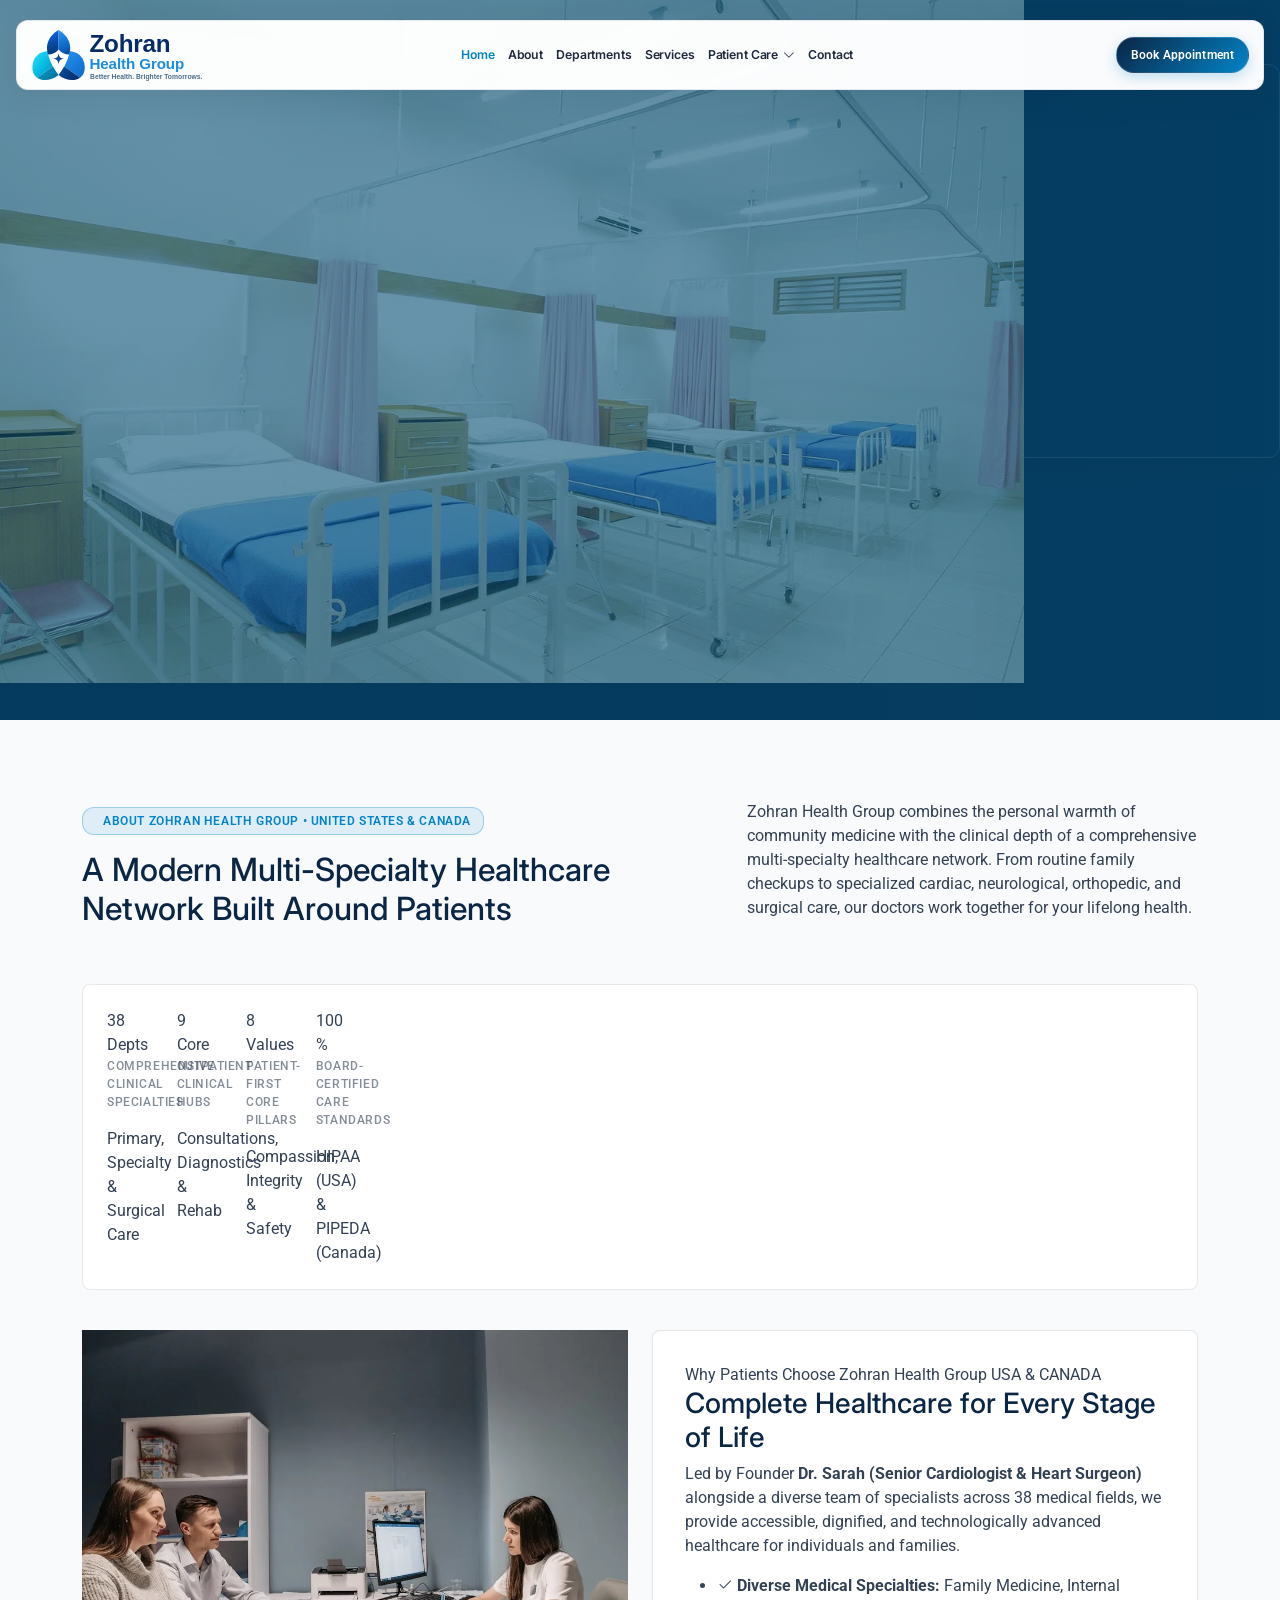
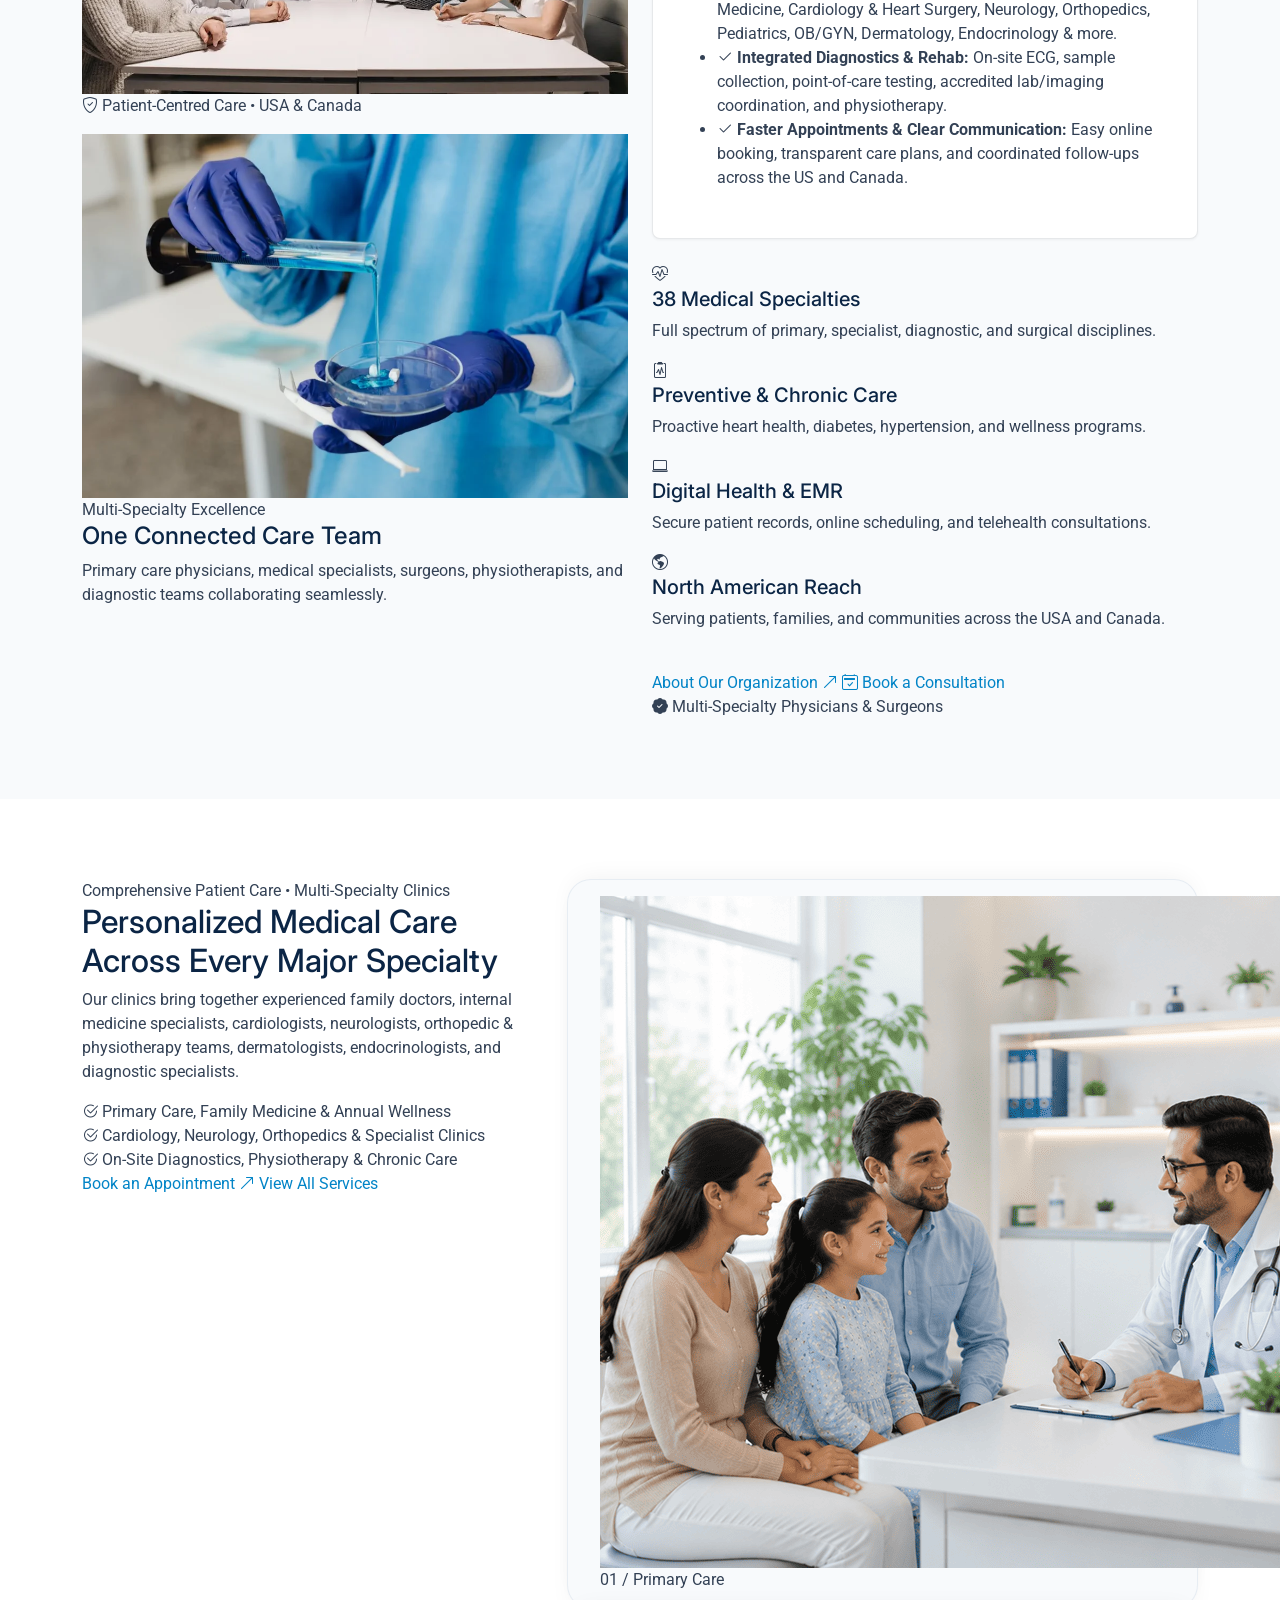
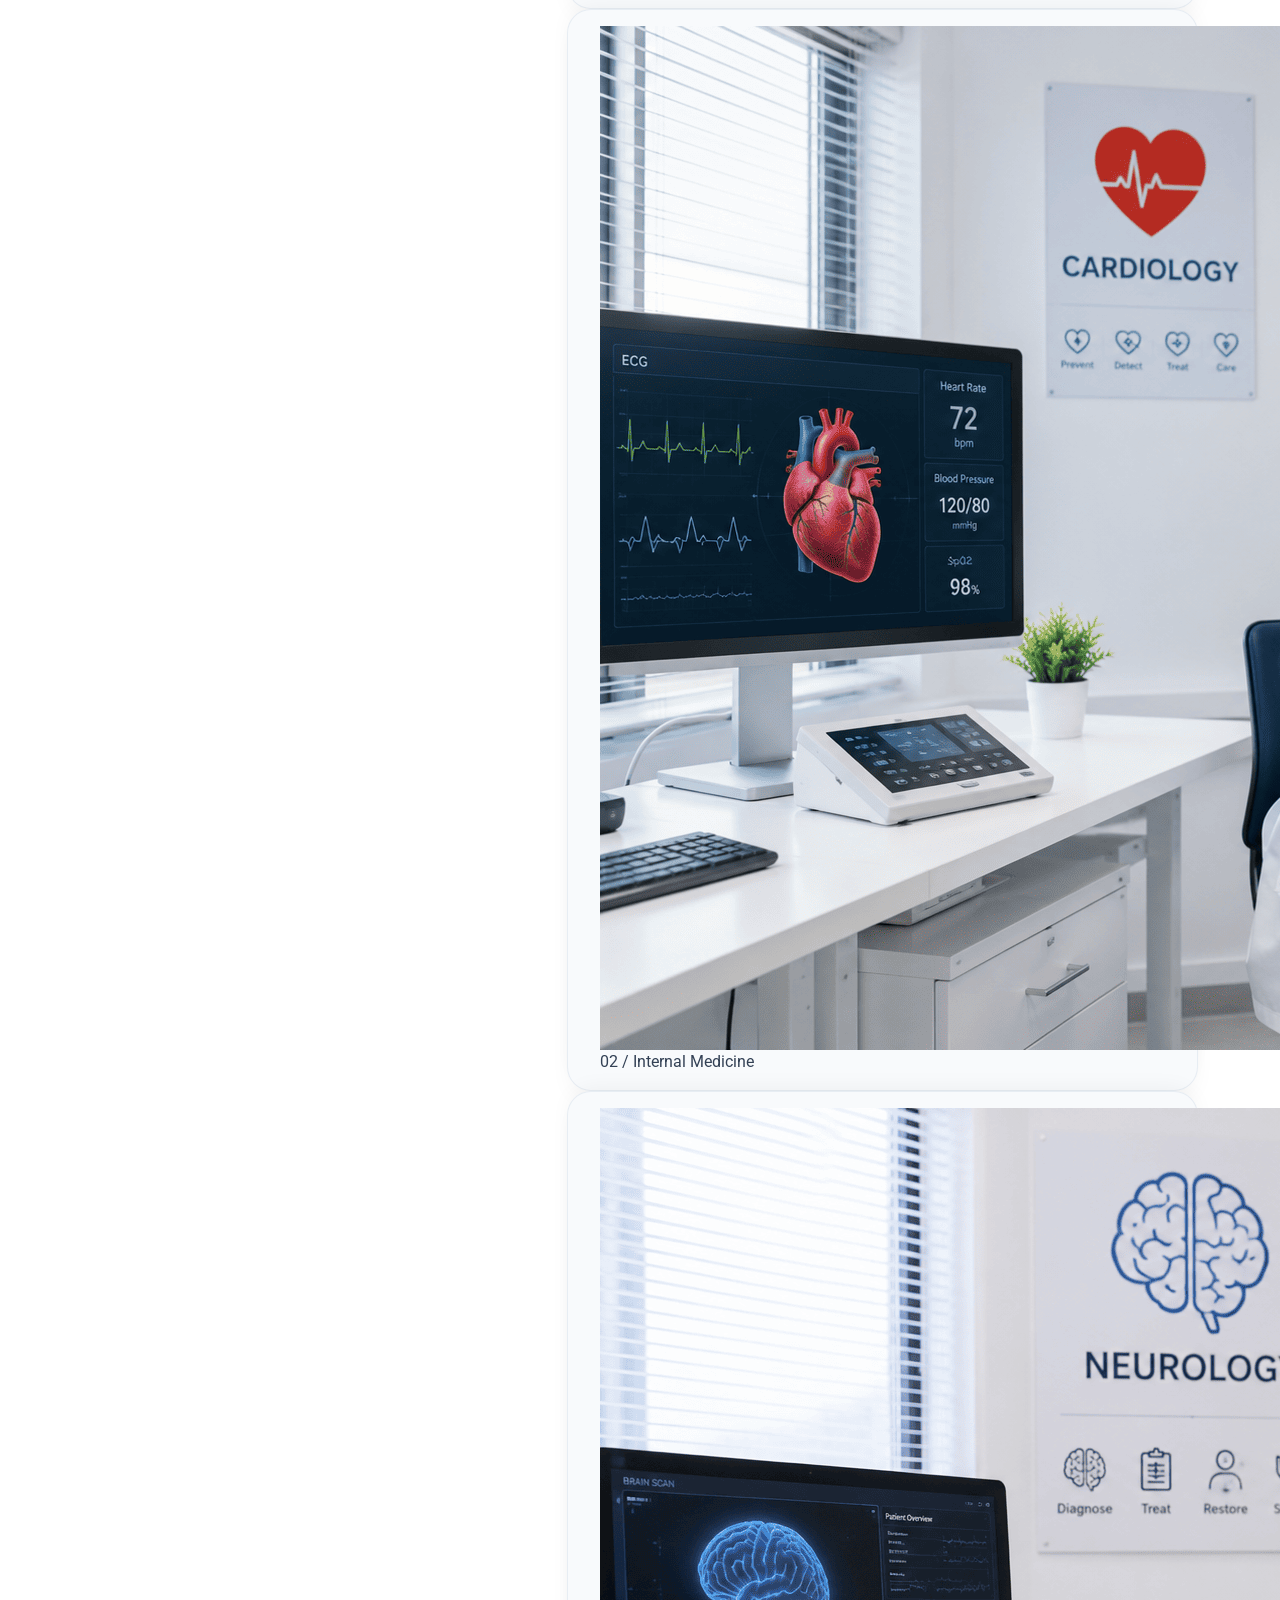
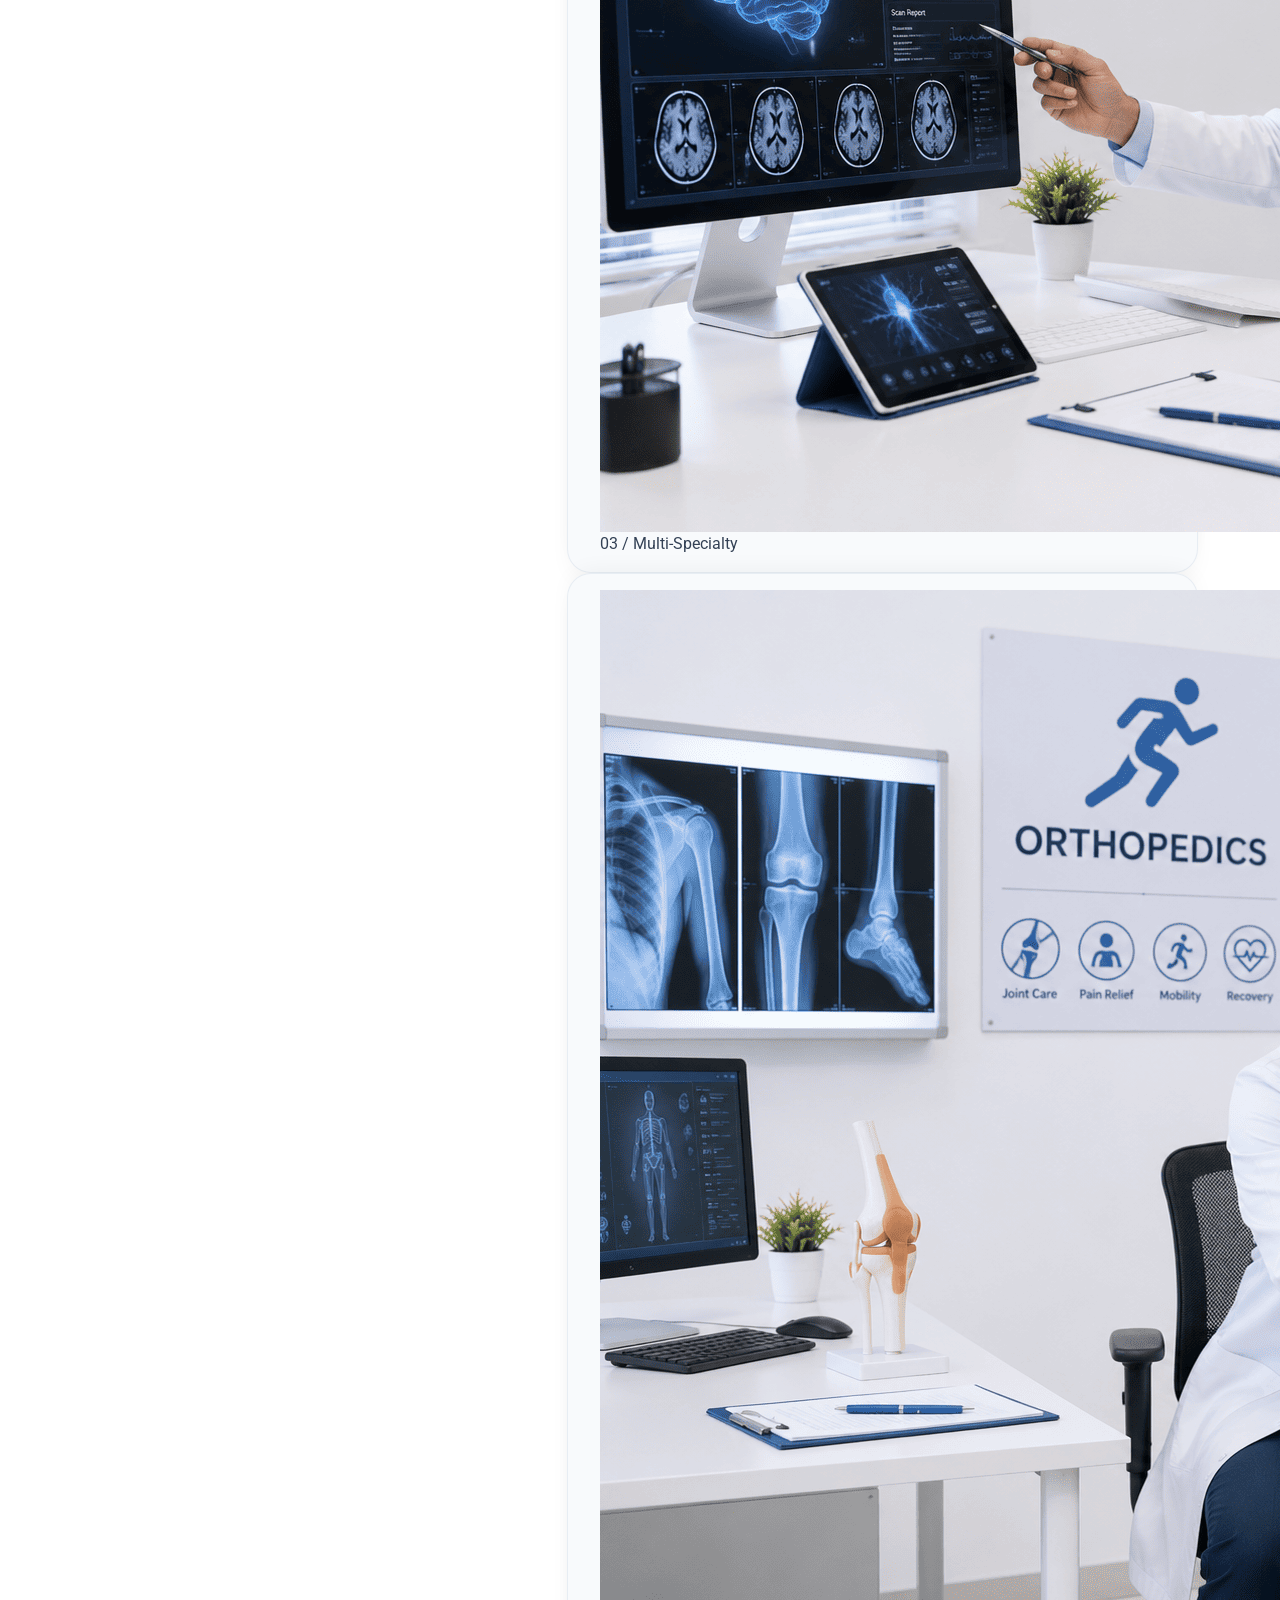
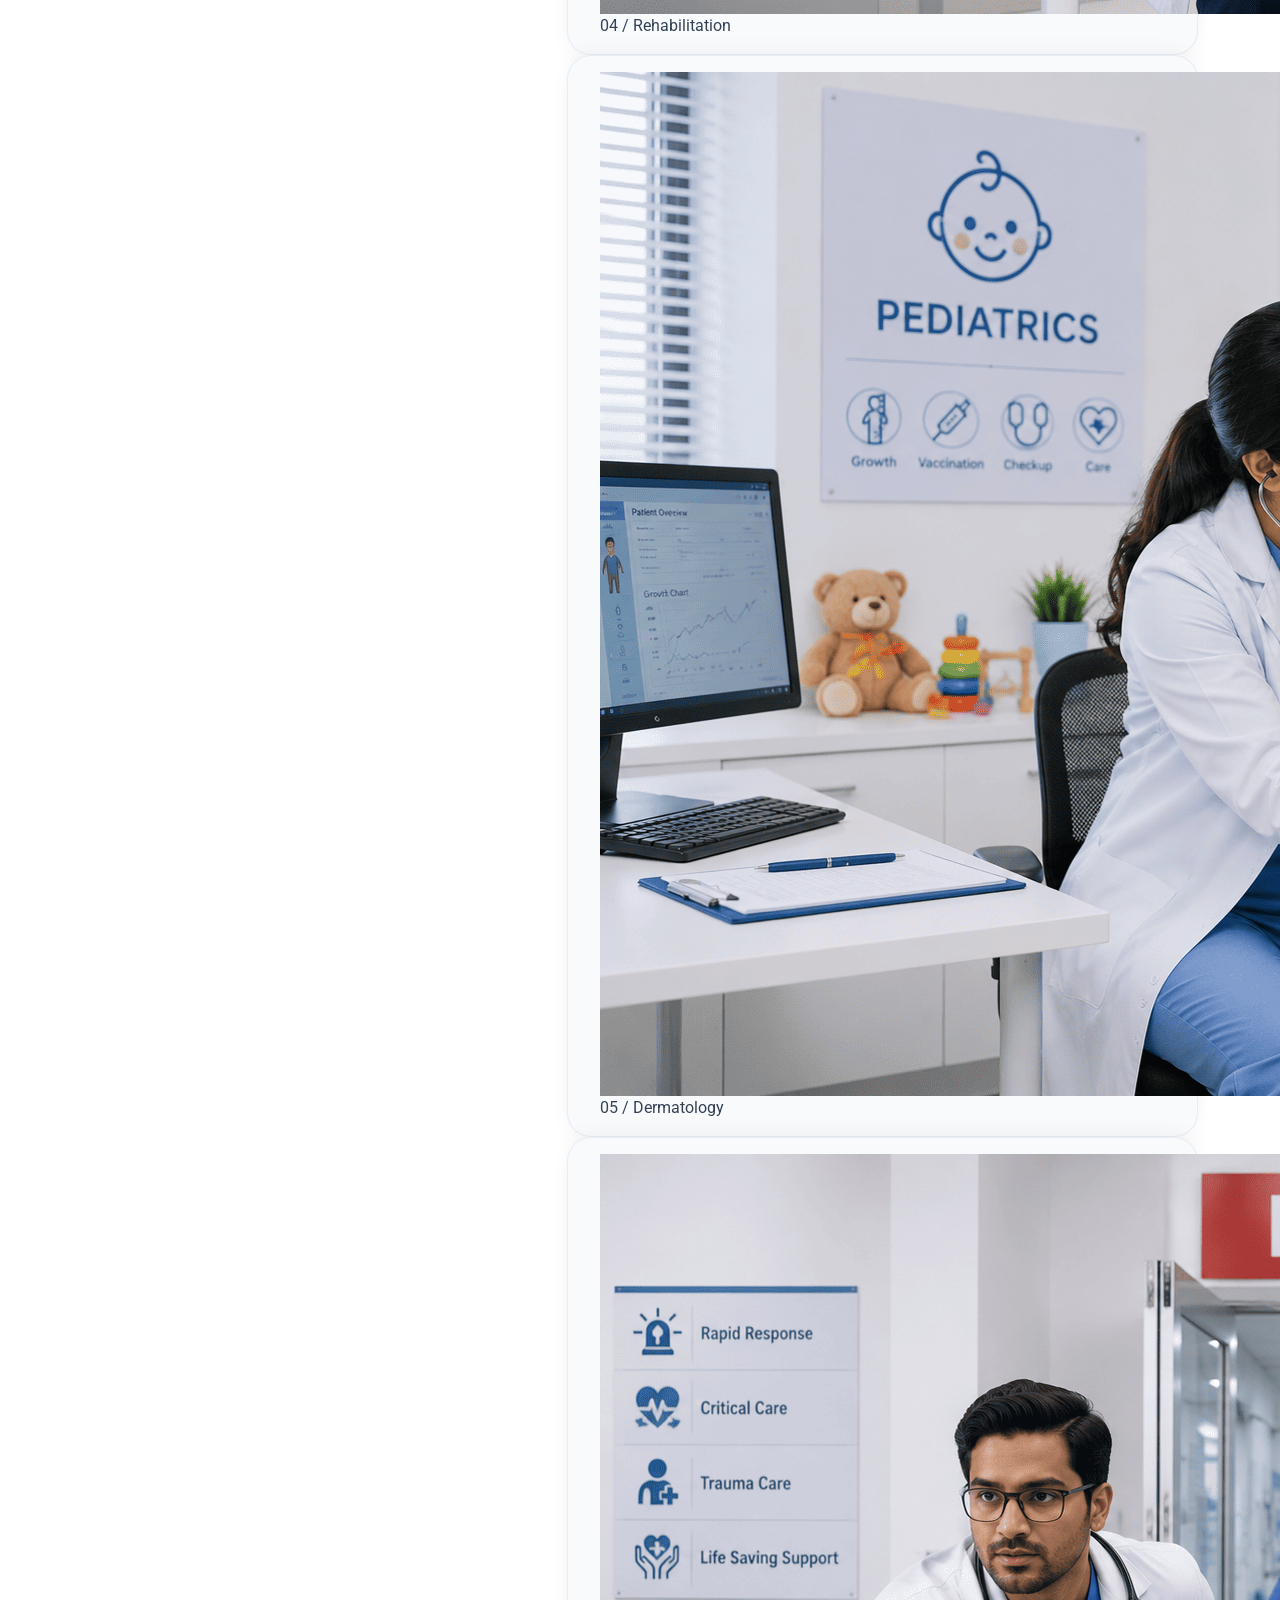
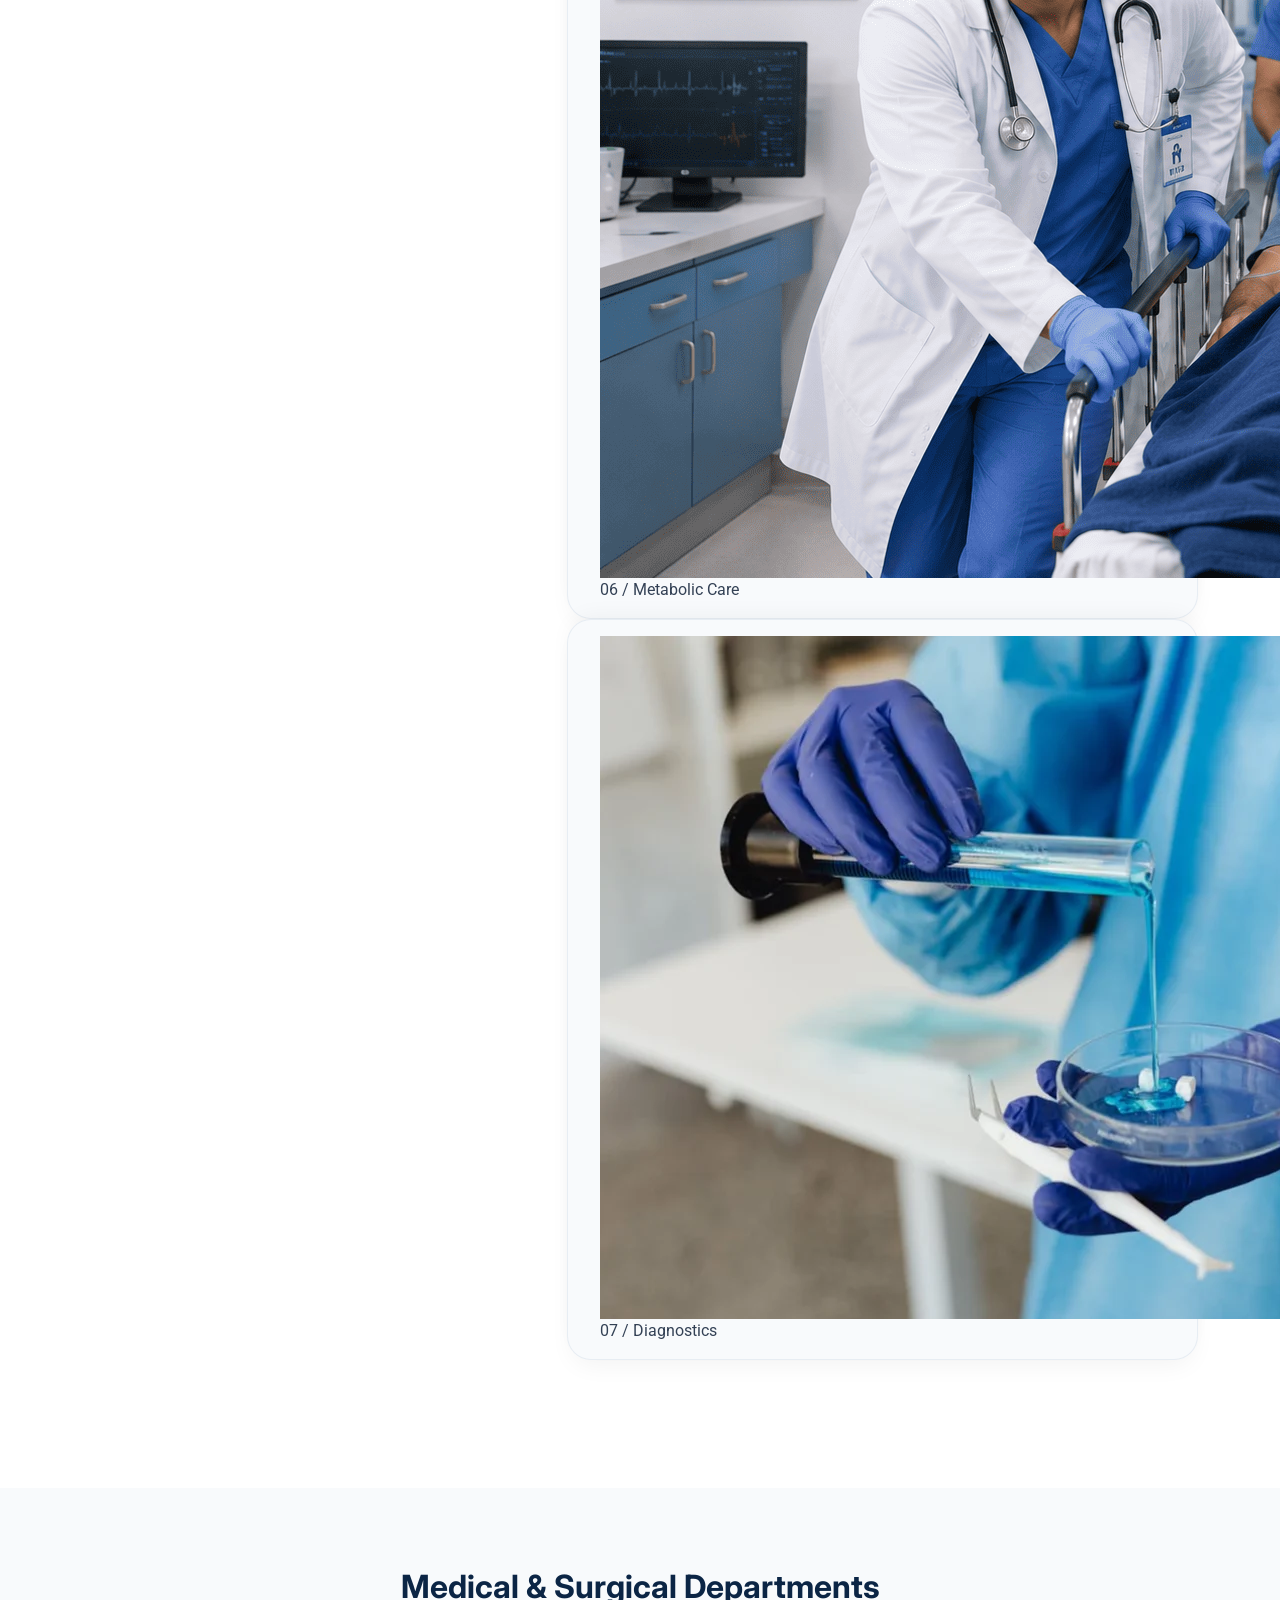
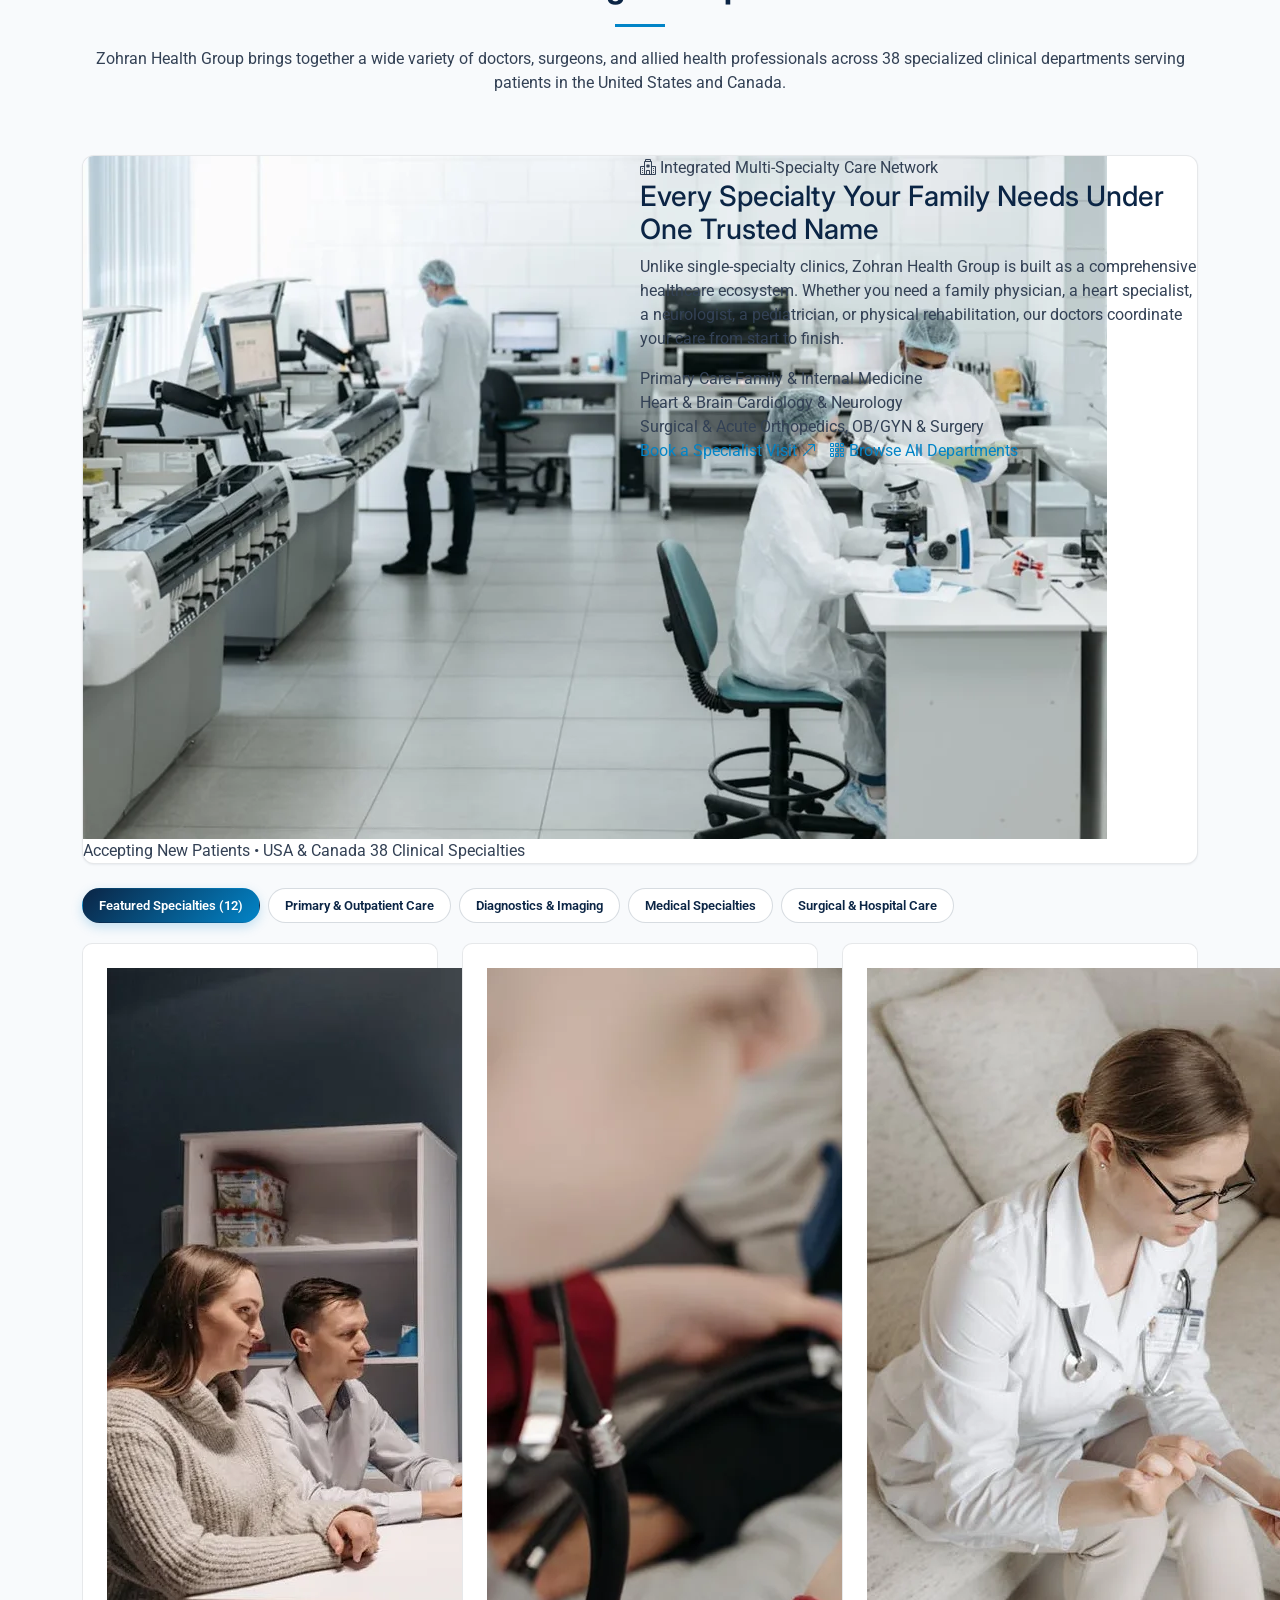
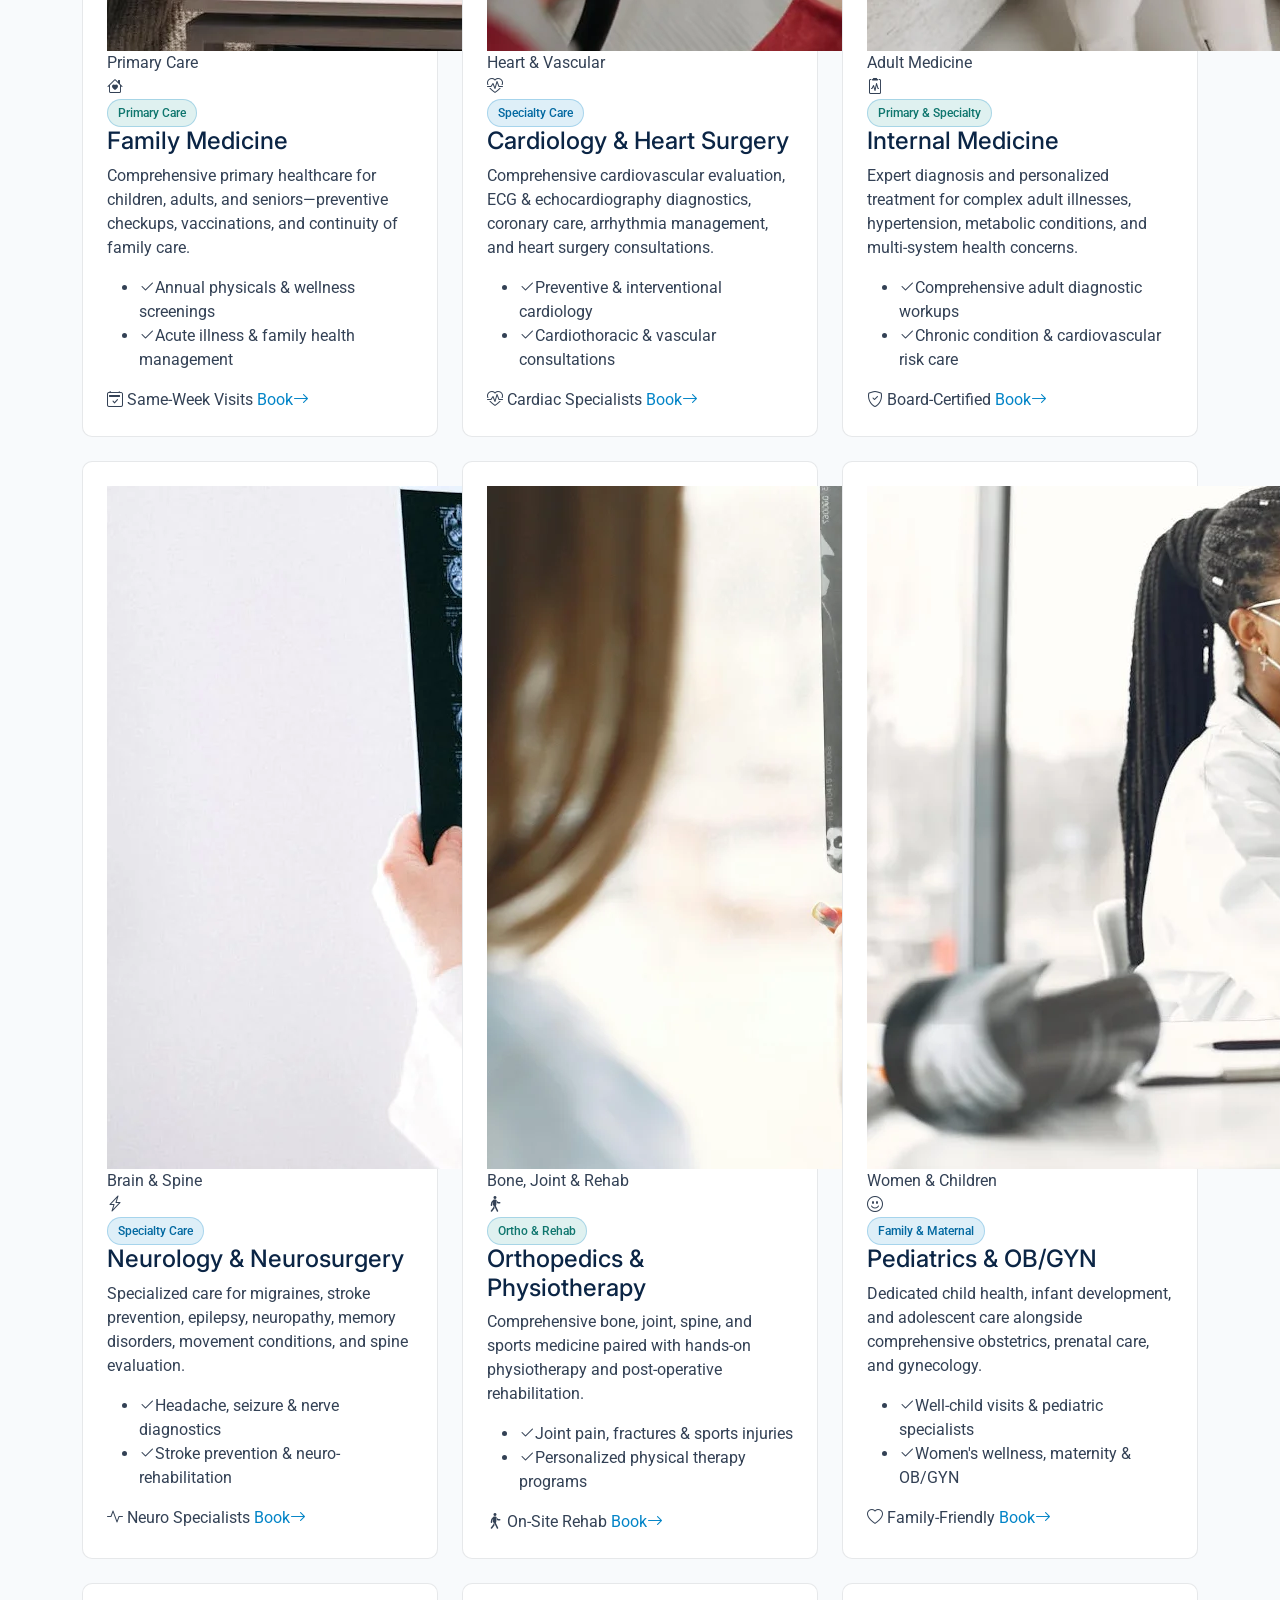
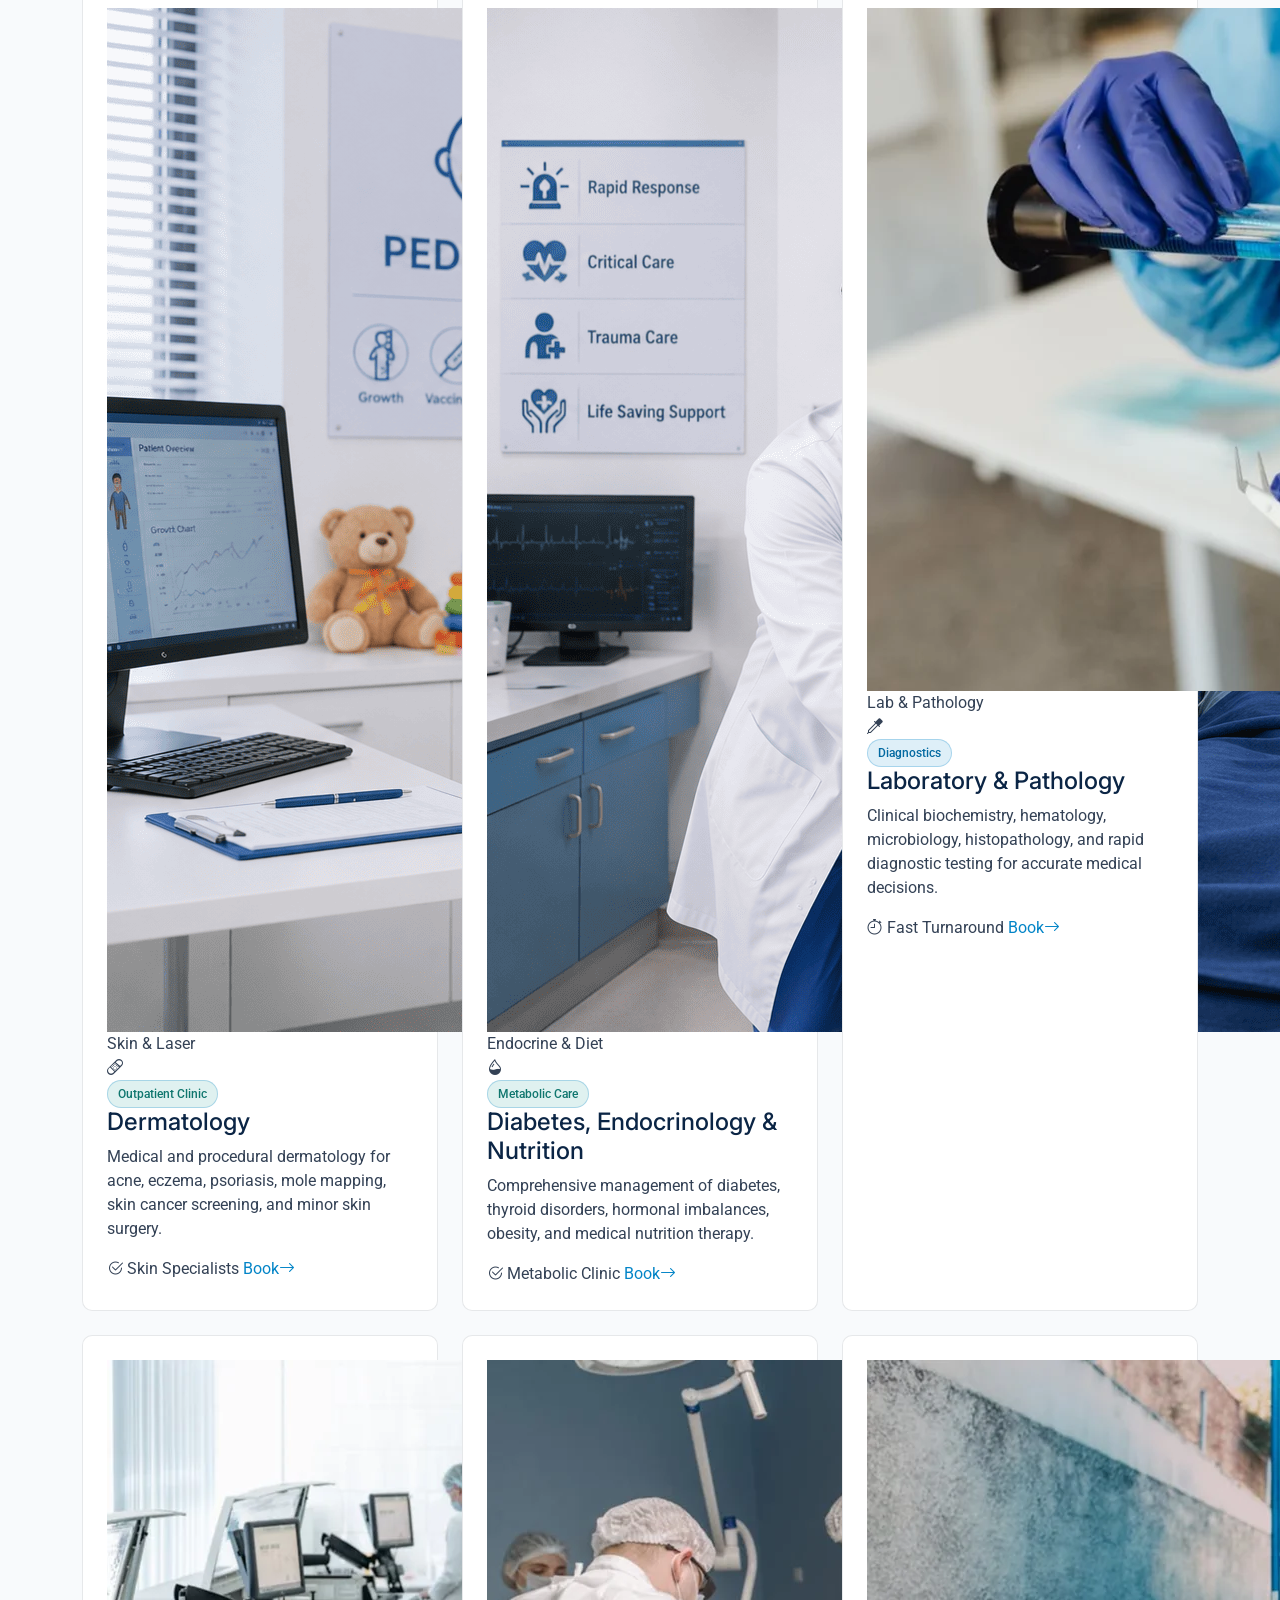
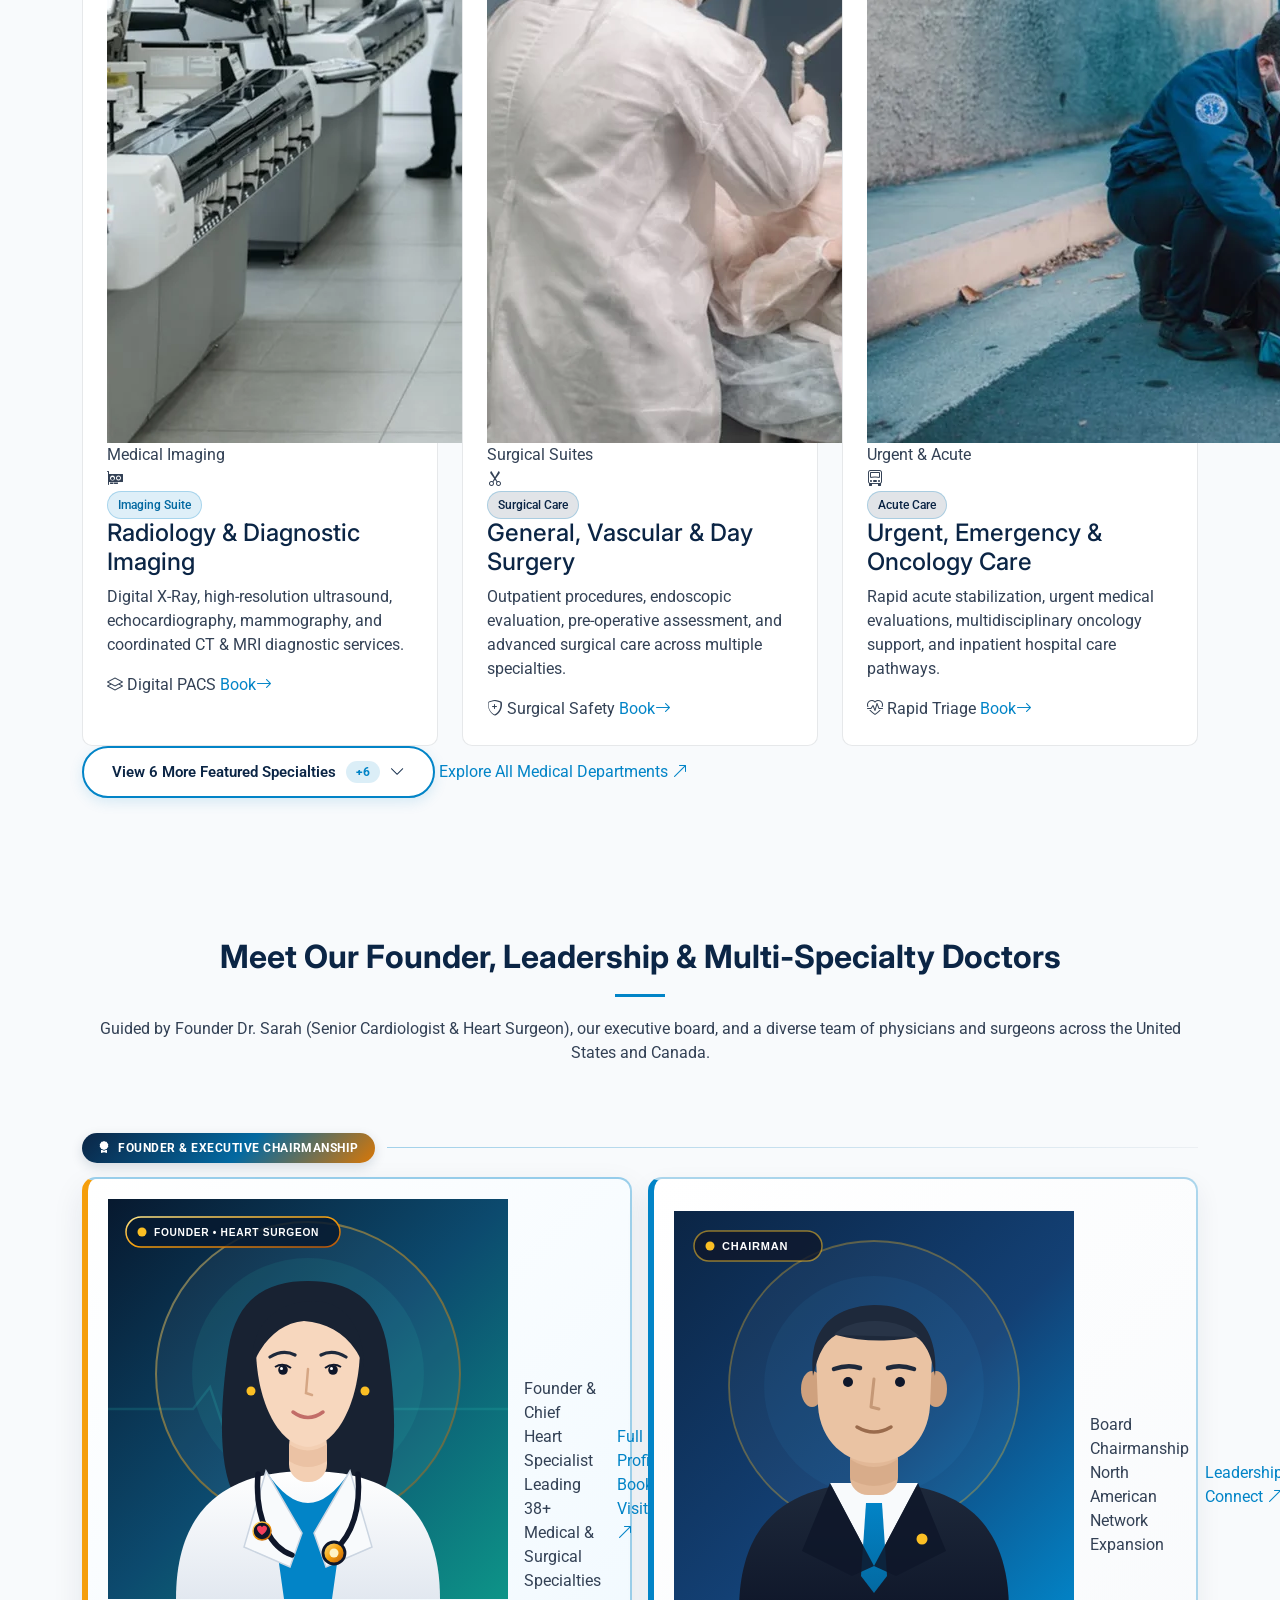
==== commit bc73dd8d: "Restore full hospital UI layout, upgrade executive avatars, move Founder Dr. Sarah profile to About " ====
--- a/index.html
+++ b/index.html
@@ -4,12 +4,12 @@
 <head>
   <meta charset="utf-8">
   <meta content="width=device-width, initial-scale=1.0" name="viewport">
-  <title>Zohran Health Group | Premier Multi-Specialty Healthcare Across the USA &amp; Canada</title>
-  <meta name="description" content="Zohran Health Group delivers world-class multi-specialty healthcare, surgery, and advanced diagnostics across the United States and Canada. Founded by Cardiologist & Heart Surgeon Dr. Sarah, our network unites leading doctors and specialists in every field of medicine.">
-  <meta name="keywords" content="Zohran Health Group, Multi-Specialty Hospital Network, USA Healthcare, Canada Healthcare, Dr. Sarah Cardiologist Heart Surgeon, Cardiology, Neurology, Orthopedics, Pediatrics, Family Medicine, Internal Medicine, Book Doctor Appointment">
+  <title>Zohran Health Group | Premier Multi-Specialty Healthcare &amp; Hospital Network — USA &amp; Canada</title>
+  <meta name="description" content="Zohran Health Group delivers compassionate, world-class outpatient medical centres, specialist clinics, advanced diagnostics, and comprehensive hospital care across the United States and Canada. Founded by Senior Cardiologist &amp; Heart Surgeon Dr. Sarah.">
+  <meta name="keywords" content="Zohran Health Group, Multi-Specialty Hospital Network, Medical Centre USA Canada, Dr. Sarah Cardiologist Heart Surgeon, Family Medicine, Internal Medicine, Cardiology, Neurology, Orthopedics, Pediatrics, Book Doctor Appointment">
 
   <!-- Favicons -->
-  <link href="assets/img/logo-emblem.svg?v=7" rel="icon" type="image/svg+xml">
+  <link href="assets/img/logo-emblem.svg?v=8" rel="icon" type="image/svg+xml">
   <link href="assets/img/apple-touch-icon.png" rel="apple-touch-icon">
 
   <!-- Fonts -->
@@ -26,7 +26,7 @@
   <link href="vendors/fontawesome-free/css/all.min.css" rel="stylesheet">
 
   <!-- Main CSS File -->
-  <link href="assets/css/main.css?v=7" rel="stylesheet">
+  <link href="assets/css/main.css?v=8" rel="stylesheet">
 </head>
 
 <body class="index-page">
@@ -35,7 +35,7 @@
     <div class="header-container container-fluid container-xl position-relative d-flex align-items-center justify-content-between">
 
       <a href="index.html" class="logo d-flex align-items-center me-auto me-xl-0">
-        <img src="assets/img/logo-dark.svg?v=7" alt="Zohran Health Group Logo">
+        <img src="assets/img/logo-dark.svg?v=8" alt="Zohran Health Group Logo">
       </a>
 
       <nav id="navmenu" class="navmenu">
@@ -46,12 +46,14 @@
           <li><a href="services.html">Services</a></li>
           <li class="dropdown"><a href="#"><span>Patient Care</span> <i class="bi bi-chevron-down toggle-dropdown"></i></a>
             <ul>
+              <li><a href="department-details.html">Multi-Specialty Care Network</a></li>
+              <li><a href="service-details.html">Outpatient &amp; Digital Health</a></li>
               <li><a href="appointment.html">Book an Appointment</a></li>
-              <li><a href="service-details.html">Patient Care Experience</a></li>
-              <li><a href="department-details.html">Our Medical Network</a></li>
-              <li><a href="gallery.html">Modern Facilities</a></li>
-              <li><a href="testimonials.html">Why Choose Zohran Health</a></li>
-              <li><a href="faq.html">Patient FAQs</a></li>
+              <li><a href="testimonials.html">Quality &amp; Patient Experience</a></li>
+              <li><a href="faq.html">Patient &amp; Care FAQ</a></li>
+              <li><a href="gallery.html">Modern Medical Facilities</a></li>
+              <li><a href="terms.html">Patient Charter &amp; Terms</a></li>
+              <li><a href="privacy.html">HIPAA &amp; PIPEDA Privacy</a></li>
             </ul>
           </li>
           <li><a href="contact.html">Contact</a></li>
@@ -68,92 +70,249 @@
 
     <!-- Hero Section -->
     <section id="hero" class="hero section dark-background">
-      <div class="container-fluid p-0">
-        <div class="hero-wrapper">
-          <div class="hero-image">
-            <img src="assets/img/health/showcase-1.webp" alt="Zohran Health Group — Premier Multi-Specialty Healthcare Across the USA & Canada" class="img-fluid">
-          </div>
-
-          <div class="hero-content">
-            <div class="container">
-              <div class="row">
-                <div class="col-lg-8 col-md-10" data-aos="fade-right" data-aos-delay="100">
-                  <div class="content-box">
-                    <span class="badge-accent" data-aos="fade-up" data-aos-delay="150">United States &amp; Canada • Multi-Specialty Medical &amp; Surgical Care</span>
-                    <h1 data-aos="fade-up" data-aos-delay="200">World-Class Doctors &amp; Specialists Caring for Every Stage of Life</h1>
-                    <p data-aos="fade-up" data-aos-delay="250">From Cardiology &amp; Heart Surgery, Neurology, Orthopedics, and Pediatrics to Family Medicine, Women's Health, Diagnostics, and Rehabilitation—<strong>Zohran Health Group</strong> connects patients across the United States and Canada with leading physicians and surgeons under one trusted healthcare brand.</p>
-
-                    <div class="cta-group" data-aos="fade-up" data-aos-delay="300">
-                      <a href="appointment.html" class="btn btn-primary">Book an Appointment</a>
-                      <a href="departments.html" class="btn btn-outline">Explore Medical Specialties</a>
+
+      <div class="hero-slider swiper init-swiper">
+        <script type="application/json" class="swiper-config">
+          {
+            "loop": true,
+            "speed": 900,
+            "autoplay": {
+              "delay": 6000
+            },
+            "effect": "fade",
+            "fadeEffect": {
+              "crossFade": true
+            },
+            "slidesPerView": 1,
+            "navigation": {
+              "nextEl": ".hero-swiper-next",
+              "prevEl": ".hero-swiper-prev"
+            },
+            "pagination": {
+              "el": ".hero-swiper-pagination",
+              "clickable": true
+            }
+          }
+        </script>
+        <div class="swiper-wrapper">
+
+          <!-- Slide 1: Comprehensive Multi-Specialty Care -->
+          <div class="swiper-slide">
+            <img src="assets/img/health/showcase-1.webp" alt="Zohran Health Group — Premier Multi-Specialty Healthcare Across the USA and Canada" class="slide-bg">
+            <div class="slide-overlay"></div>
+            <div class="container slide-container">
+              <div class="row align-items-center gy-4">
+                <div class="col-lg-7">
+                  <div class="hero-content" data-aos="fade-up" data-aos-delay="100">
+                    <span class="eyebrow-badge">
+                      <span class="status-dot"></span>
+                      United States &amp; Canada • Multi-Specialty Healthcare Network
+                    </span>
+                    <h1>World-Class Doctors, Advanced Specialties &amp; Compassionate Care</h1>
+                    <p class="lead-text">Welcome to Zohran Health Group — a premier North American healthcare network uniting board-certified physicians, specialist surgeons, modern outpatient medical centres, and integrated diagnostics across the United States and Canada.</p>
+                    <div class="cta-group">
+                      <a href="appointment.html" class="btn-primary-action">
+                        <span>Book Your Appointment</span>
+                        <i class="bi bi-arrow-up-right"></i>
+                      </a>
+                      <a href="departments.html" class="btn-secondary-action">
+                        <i class="bi bi-grid-3x3-gap"></i>
+                        <span>Explore Medical Specialties</span>
+                      </a>
                     </div>
-
-                    <div class="info-badges" data-aos="fade-up" data-aos-delay="350">
-                      <div class="badge-item">
-                        <i class="bi bi-heart-pulse-fill"></i>
-                        <div class="badge-content">
-                          <span>Medical &amp; Surgical Excellence</span>
-                          <strong>All Major Specialties &amp; Sub-Specialties</strong>
-                        </div>
+                  </div>
+                </div>
+                <div class="col-lg-5">
+                  <div class="info-stack" data-aos="fade-left" data-aos-delay="200">
+                    <div class="info-card">
+                      <div class="info-icon">
+                        <i class="bi bi-heart-pulse"></i>
                       </div>
-                      <div class="badge-item">
-                        <i class="bi bi-globe-americas"></i>
-                        <div class="badge-content">
-                          <span>North American Network</span>
-                          <strong>Serving Patients Across the USA &amp; Canada</strong>
-                        </div>
+                      <div class="info-body">
+                        <span class="info-label">Comprehensive Medical Scope</span>
+                        <h4>Every Major Medical &amp; Surgical Specialty</h4>
+                        <p>From Family &amp; Internal Medicine to Cardiology &amp; Heart Surgery, Neurology, Orthopedics, Pediatrics, Women's Health, Dermatology, and Rehabilitation.</p>
                       </div>
                     </div>
-                  </div>
-                </div>
-              </div>
-
-              <div class="features-wrapper">
-                <div class="row gy-4">
-
-                  <div class="col-lg-4">
-                    <div class="feature-item" data-aos="fade-up" data-aos-delay="450">
-                      <div class="feature-icon">
-                        <i class="bi bi-heart-pulse-fill"></i>
+                    <div class="info-card">
+                      <div class="info-icon">
+                        <i class="bi bi-person-Vcard"></i>
                       </div>
-                      <div class="feature-text">
-                        <h3>Heart, Brain, Bone &amp; Whole-Body Care</h3>
-                        <p>Expert cardiologists, heart surgeons, neurologists, orthopedic surgeons, pediatricians, and primary care physicians working together for you.</p>
+                      <div class="info-body">
+                        <span class="info-label">Physician-Led Excellence</span>
+                        <h4>Founded by Dr. Sarah, Cardiologist &amp; Heart Surgeon</h4>
+                        <p>Guided by experienced medical specialists and executive leaders dedicated to ethical, accessible, and personalized patient outcomes.</p>
                       </div>
                     </div>
                   </div>
-
-                  <div class="col-lg-4">
-                    <div class="feature-item" data-aos="fade-up" data-aos-delay="500">
-                      <div class="feature-icon">
-                        <i class="bi bi-calendar2-check-fill"></i>
+                </div>
+              </div>
+            </div>
+          </div><!-- End Slide 1 -->
+
+          <!-- Slide 2: Fast Access, Modern Clinics & Digital Health -->
+          <div class="swiper-slide">
+            <img src="assets/img/health/facilities-3.webp" alt="Modern Outpatient Medical Centres & Specialist Clinics" class="slide-bg" loading="lazy">
+            <div class="slide-overlay"></div>
+            <div class="container slide-container">
+              <div class="row align-items-center gy-4">
+                <div class="col-lg-7">
+                  <div class="hero-content">
+                    <span class="eyebrow-badge">
+                      <span class="status-dot"></span>
+                      Same-Week Appointments • Integrated Diagnostics &amp; Rehab
+                    </span>
+                    <h1>Seamless Outpatient Care Designed Around Your Family</h1>
+                    <p class="lead-text">Skip the long waiting lists. Our modern medical centres bring primary care doctors, visiting specialists, physiotherapy, laboratory testing, and digital health records together under one roof.</p>
+                    <div class="cta-group">
+                      <a href="services.html" class="btn-primary-action">
+                        <span>View Clinical Services</span>
+                        <i class="bi bi-arrow-up-right"></i>
+                      </a>
+                      <a href="about.html" class="btn-secondary-action">
+                        <i class="bi bi-shield-check"></i>
+                        <span>Meet Our Leadership</span>
+                      </a>
+                    </div>
+                  </div>
+                </div>
+                <div class="col-lg-5">
+                  <div class="info-stack">
+                    <div class="info-card">
+                      <div class="info-icon">
+                        <i class="bi bi-hospital"></i>
                       </div>
-                      <div class="feature-text">
-                        <h3>Fast Appointments &amp; Telehealth</h3>
-                        <p>Skip long wait times with convenient same-week in-person visits, specialist consultations, and virtual care across the US and Canada.</p>
+                      <div class="info-body">
+                        <span class="info-label">Modern Clinical Suites</span>
+                        <h4>Comfort, Privacy &amp; Accessibility</h4>
+                        <p>Thoughtfully designed consultation rooms, minor procedure suites, rehabilitation bays, and on-site diagnostic collection.</p>
                       </div>
                     </div>
-                  </div>
-
-                  <div class="col-lg-4">
-                    <div class="feature-item" data-aos="fade-up" data-aos-delay="550">
-                      <div class="feature-icon">
-                        <i class="bi bi-shield-check"></i>
+                    <div class="info-card">
+                      <div class="info-icon">
+                        <i class="bi bi-laptop"></i>
                       </div>
-                      <div class="feature-text">
-                        <h3>Advanced Diagnostics &amp; Technology</h3>
-                        <p>Integrated imaging, cardiac diagnostics, comprehensive lab panels, and digital patient portals protected by US HIPAA &amp; Canadian PIPEDA standards.</p>
+                      <div class="info-body">
+                        <span class="info-label">Connected Patient Experience</span>
+                        <h4>Smart Digital Health &amp; Online Booking</h4>
+                        <p>Instant appointment scheduling, coordinated specialist referrals, and HIPAA &amp; PIPEDA protected electronic medical records.</p>
                       </div>
                     </div>
                   </div>
-
-                </div>
-              </div>
-
-            </div>
+                </div>
+              </div>
+            </div>
+          </div><!-- End Slide 2 -->
+
+          <!-- Slide 3: Advanced Specialist & Surgical Care -->
+          <div class="swiper-slide">
+            <img src="assets/img/health/surgery-2.webp" alt="Multi-Specialty Physicians, Surgeons & Diagnostic Teams" class="slide-bg" loading="lazy">
+            <div class="slide-overlay"></div>
+            <div class="container slide-container">
+              <div class="row align-items-center gy-4">
+                <div class="col-lg-7">
+                  <div class="hero-content">
+                    <span class="eyebrow-badge">
+                      <span class="status-dot"></span>
+                      Clinical Excellence • United States &amp; Canada
+                    </span>
+                    <h1>Trusted by Patients Across the US &amp; Canada</h1>
+                    <p class="lead-text">Whether you need preventive checkups, chronic condition management, specialist consultations, or surgical evaluation, Zohran Health Group connects you with top-tier medical professionals.</p>
+                    <div class="cta-group">
+                      <a href="appointment.html" class="btn-primary-action">
+                        <span>Schedule a Visit Today</span>
+                        <i class="bi bi-arrow-up-right"></i>
+                      </a>
+                      <a href="contact.html" class="btn-secondary-action">
+                        <i class="bi bi-telephone"></i>
+                        <span>Speak With Patient Care</span>
+                      </a>
+                    </div>
+                  </div>
+                </div>
+                <div class="col-lg-5">
+                  <div class="info-stack">
+                    <div class="info-card">
+                      <div class="info-icon">
+                        <i class="bi bi-award"></i>
+                      </div>
+                      <div class="info-body">
+                        <span class="info-label">Board-Certified Specialists</span>
+                        <h4>Multidisciplinary Medical Teams</h4>
+                        <p>Collaborative care across Cardiology, Internal Medicine, Neurology, Orthopedics, Pediatrics, Dermatology, Endocrinology, and Surgery.</p>
+                      </div>
+                    </div>
+                    <div class="info-card">
+                      <div class="info-icon">
+                        <i class="bi bi-clipboard2-pulse"></i>
+                      </div>
+                      <div class="info-body">
+                        <span class="info-label">Uncompromising Safety</span>
+                        <h4>Rigorous Clinical Quality Standards</h4>
+                        <p>Every clinic operates under strict evidence-based medical protocols, infection control, and continuous patient satisfaction monitoring.</p>
+                      </div>
+                    </div>
+                  </div>
+                </div>
+              </div>
+            </div>
+          </div><!-- End Slide 3 -->
+
+        </div>
+
+        <div class="slider-controls container">
+          <div class="hero-swiper-pagination"></div>
+          <div class="nav-buttons">
+            <button type="button" class="hero-swiper-prev" aria-label="Previous slide">
+              <i class="bi bi-arrow-left"></i>
+            </button>
+            <button type="button" class="hero-swiper-next" aria-label="Next slide">
+              <i class="bi bi-arrow-right"></i>
+            </button>
           </div>
         </div>
       </div>
+
+      <!-- Bottom Metrics Bar -->
+      <div class="metrics-bar">
+        <div class="container">
+          <div class="row g-3 g-lg-4">
+            <div class="col-6 col-lg-3">
+              <div class="metric-item">
+                <span class="metric-value">
+                  <span data-purecounter-start="0" data-purecounter-end="38" data-purecounter-duration="1" class="purecounter">38</span>+
+                </span>
+                <span class="metric-label">Medical &amp; Surgical Specialties</span>
+              </div>
+            </div>
+            <div class="col-6 col-lg-3">
+              <div class="metric-item">
+                <span class="metric-value">
+                  <span data-purecounter-start="0" data-purecounter-end="98" data-purecounter-duration="1" class="purecounter">98</span>%
+                </span>
+                <span class="metric-label">Patient Satisfaction Benchmark</span>
+              </div>
+            </div>
+            <div class="col-6 col-lg-3">
+              <div class="metric-item">
+                <span class="metric-value">
+                  <span data-purecounter-start="0" data-purecounter-end="24" data-purecounter-duration="1" class="purecounter">24</span>/7
+                </span>
+                <span class="metric-label">Digital Booking &amp; Care Coordination</span>
+              </div>
+            </div>
+            <div class="col-6 col-lg-3">
+              <div class="metric-item">
+                <span class="metric-value">
+                  <span data-purecounter-start="0" data-purecounter-end="2" data-purecounter-duration="1" class="purecounter">2</span> Nations
+                </span>
+                <span class="metric-label">Serving USA &amp; Canada Communities</span>
+              </div>
+            </div>
+          </div>
+        </div>
+      </div>
+
     </section><!-- /Hero Section -->
 
     <!-- Home About Section -->
@@ -161,489 +320,1322 @@
 
       <div class="container" data-aos="fade-up" data-aos-delay="100">
 
-        <div class="row gy-5 align-items-center">
-          <div class="col-lg-6" data-aos="fade-right" data-aos-delay="200">
-            <div class="about-image">
-              <img src="assets/img/health/facilities-1.webp" alt="Zohran Health Group Medical Centre" class="img-fluid rounded-3 mb-4">
-              <div class="experience-badge">
-                <span class="years">USA &amp; CA</span>
-                <span class="text">Premier Multi-Specialty Healthcare Network</span>
-              </div>
-            </div>
-          </div>
-
-          <div class="col-lg-6" data-aos="fade-left" data-aos-delay="300">
-            <div class="about-content">
-              <h2>A Complete Healthcare Destination for You and Your Family</h2>
-              <p class="lead">At Zohran Health Group, we believe patients deserve seamless access to top doctors, acclaimed surgeons, and compassionate care across every medical specialty.</p>
-
-              <p>Founded by <strong>Dr. Sarah</strong>—an experienced <strong>Cardiologist &amp; Heart Surgeon</strong>—Zohran Health Group brings together a wide variety of specialists under one collaborative roof. Whether you need routine family checkups, specialized heart or orthopedic surgery, pediatric care, neurological evaluation, women's health, or advanced diagnostic imaging, our multidisciplinary teams across the United States and Canada are here for you.</p>
-
-              <div class="row g-4 mt-4">
-                <div class="col-md-6" data-aos="fade-up" data-aos-delay="400">
-                  <div class="feature-item">
-                    <div class="icon">
-                      <i class="bi bi-person-hearts"></i>
-                    </div>
-                    <h4>Wide Variety of Specialists</h4>
-                    <p>Board-certified physicians and surgeons spanning Cardiology, Heart Surgery, Neurology, Orthopedics, Pediatrics, Internal Medicine, and more.</p>
-                  </div>
-                </div>
-
-                <div class="col-md-6" data-aos="fade-up" data-aos-delay="500">
-                  <div class="feature-item">
-                    <div class="icon">
-                      <i class="bi bi-award"></i>
-                    </div>
-                    <h4>Coordinated Patient Journey</h4>
-                    <p>From your first consultation and diagnostic scan to treatment, surgery, and recovery—your entire medical team shares one unified care plan.</p>
-                  </div>
-                </div>
-              </div>
-
-              <div class="cta-wrapper mt-4">
-                <a href="about.html" class="btn btn-primary">Discover Our Story &amp; Leadership</a>
-                <a href="appointment.html" class="btn btn-outline">Schedule Your Visit</a>
-              </div>
-            </div>
-          </div>
-        </div>
-
-        <div class="row mt-5 pt-4Certifications-row" data-aos="fade-up" data-aos-delay="600">
-          <div class="col-12 text-center mb-4">
-            <h4 class="certification-title">Comprehensive Care Standards Across the United States &amp; Canada</h4>
-          </div>
-          <div class="col-12">
-            <div class="certifications">
-              <div class="certification-item" data-aos="zoom-in" data-aos-delay="700">
-                <img src="assets/img/clients/clients-1.webp" alt="Clinical Excellence">
-              </div>
-              <div class="certification-item" data-aos="zoom-in" data-aos-delay="800">
-                <img src="assets/img/clients/clients-2.webp" alt="Patient Safety">
-              </div>
-              <div class="certification-item" data-aos="zoom-in" data-aos-delay="900">
-                <img src="assets/img/clients/clients-3.webp" alt="Board Certified Specialists">
-              </div>
-              <div class="certification-item" data-aos="zoom-in" data-aos-delay="1000">
-                <img src="assets/img/clients/clients-4.webp" alt="Digital Health & Privacy">
-              </div>
-            </div>
-          </div>
+        <!-- Top Intro Header -->
+        <div class="row justify-content-between align-items-end mb-5 gy-4">
+          <div class="col-lg-7" data-aos="fade-right" data-aos-delay="150">
+            <div class="eyebrow-badge">
+              <span class="dot"></span>
+              <span>About Zohran Health Group • United States &amp; Canada</span>
+            </div>
+            <h2 class="section-heading">A Modern Multi-Specialty Healthcare Network Built Around Patients</h2>
+          </div>
+          <div class="col-lg-5" data-aos="fade-left" data-aos-delay="200">
+            <p class="lead-description">Zohran Health Group combines the personal warmth of community medicine with the clinical depth of a comprehensive multi-specialty healthcare network. From routine family checkups to specialized cardiac, neurological, orthopedic, and surgical care, our doctors work together for your lifelong health.</p>
+          </div>
+        </div>
+
+        <!-- Stats Strip -->
+        <div class="stats-strip" data-aos="fade-up" data-aos-delay="200">
+          <div class="row g-0">
+            <div class="col-6 col-lg-3">
+              <div class="stat-cell">
+                <div class="stat-top">
+                  <span class="stat-number purecounter" data-purecounter-start="0" data-purecounter-end="38" data-purecounter-duration="1">38</span>
+                  <span class="stat-suffix">Depts</span>
+                </div>
+                <p class="stat-label">Comprehensive Clinical Specialties</p>
+                <span class="stat-meta">Primary, Specialty &amp; Surgical Care</span>
+              </div>
+            </div>
+            <div class="col-6 col-lg-3">
+              <div class="stat-cell">
+                <div class="stat-top">
+                  <span class="stat-number purecounter" data-purecounter-start="0" data-purecounter-end="9" data-purecounter-duration="1">9</span>
+                  <span class="stat-suffix">Core</span>
+                </div>
+                <p class="stat-label">Outpatient Clinical Hubs</p>
+                <span class="stat-meta">Consultations, Diagnostics &amp; Rehab</span>
+              </div>
+            </div>
+            <div class="col-6 col-lg-3">
+              <div class="stat-cell">
+                <div class="stat-top">
+                  <span class="stat-number purecounter" data-purecounter-start="0" data-purecounter-end="8" data-purecounter-duration="1">8</span>
+                  <span class="stat-suffix">Values</span>
+                </div>
+                <p class="stat-label">Patient-First Core Pillars</p>
+                <span class="stat-meta">Compassion, Integrity &amp; Safety</span>
+              </div>
+            </div>
+            <div class="col-6 col-lg-3">
+              <div class="stat-cell">
+                <div class="stat-top">
+                  <span class="stat-number purecounter" data-purecounter-start="0" data-purecounter-end="100" data-purecounter-duration="1">100</span>
+                  <span class="stat-suffix">%</span>
+                </div>
+                <p class="stat-label">Board-Certified Care Standards</p>
+                <span class="stat-meta">HIPAA (USA) &amp; PIPEDA (Canada)</span>
+              </div>
+            </div>
+          </div>
+        </div>
+
+        <!-- Main Bento Grid -->
+        <div class="row g-4 mt-2 align-items-stretch">
+
+          <!-- Left Visual Card -->
+          <div class="col-lg-6" data-aos="fade-up" data-aos-delay="250">
+            <div class="media-stack h-100">
+              <div class="primary-image-wrap">
+                <img src="assets/img/health/consultation-4.webp" alt="Zohran Health Group Physician Consultation" class="img-fluid main-img" loading="lazy">
+                <div class="image-overlay-tag">
+                  <i class="bi bi-shield-check"></i>
+                  <span>Patient-Centred Care • USA &amp; Canada</span>
+                </div>
+              </div>
+              <div class="secondary-card">
+                <img src="assets/img/health/laboratory-3.webp" alt="Advanced Diagnostic &amp; Clinical Coordination" class="img-fluid thumb-img" loading="lazy">
+                <div class="secondary-card-body">
+                  <div class="live-indicator">
+                    <span class="pulse"></span>
+                    <span class="status-text">Multi-Specialty Excellence</span>
+                  </div>
+                  <h4>One Connected Care Team</h4>
+                  <p>Primary care physicians, medical specialists, surgeons, physiotherapists, and diagnostic teams collaborating seamlessly.</p>
+                </div>
+              </div>
+            </div>
+          </div>
+
+          <!-- Right Feature Cards Stack -->
+          <div class="col-lg-6" data-aos="fade-up" data-aos-delay="300">
+            <div class="features-column h-100 d-flex flex-column justify-content-between">
+
+              <div class="feature-card primary-card">
+                <div class="card-header-row">
+                  <span class="card-tag">Why Patients Choose Zohran Health Group</span>
+                  <span class="card-index">USA &amp; CANADA</span>
+                </div>
+                <h3>Complete Healthcare for Every Stage of Life</h3>
+                <p>Led by Founder <strong>Dr. Sarah (Senior Cardiologist &amp; Heart Surgeon)</strong> alongside a diverse team of specialists across 38 medical fields, we provide accessible, dignified, and technologically advanced healthcare for individuals and families.</p>
+                <ul class="check-list">
+                  <li>
+                    <i class="bi bi-check2"></i>
+                    <span><strong>Diverse Medical Specialties:</strong> Family Medicine, Internal Medicine, Cardiology &amp; Heart Surgery, Neurology, Orthopedics, Pediatrics, OB/GYN, Dermatology, Endocrinology &amp; more.</span>
+                  </li>
+                  <li>
+                    <i class="bi bi-check2"></i>
+                    <span><strong>Integrated Diagnostics &amp; Rehab:</strong> On-site ECG, sample collection, point-of-care testing, accredited lab/imaging coordination, and physiotherapy.</span>
+                  </li>
+                  <li>
+                    <i class="bi bi-check2"></i>
+                    <span><strong>Faster Appointments &amp; Clear Communication:</strong> Easy online booking, transparent care plans, and coordinated follow-ups across the US and Canada.</span>
+                  </li>
+                </ul>
+              </div>
+
+              <div class="capabilities-grid">
+                <div class="capability-item">
+                  <div class="cap-icon">
+                    <i class="bi bi-heart-pulse"></i>
+                  </div>
+                  <div class="cap-content">
+                    <h5>38 Medical Specialties</h5>
+                    <p>Full spectrum of primary, specialist, diagnostic, and surgical disciplines.</p>
+                  </div>
+                </div>
+                <div class="capability-item">
+                  <div class="cap-icon">
+                    <i class="bi bi-Activity"></i>
+                    <i class="bi bi-clipboard2-pulse"></i>
+                  </div>
+                  <div class="cap-content">
+                    <h5>Preventive &amp; Chronic Care</h5>
+                    <p>Proactive heart health, diabetes, hypertension, and wellness programs.</p>
+                  </div>
+                </div>
+                <div class="capability-item">
+                  <div class="cap-icon">
+                    <i class="bi bi-laptop"></i>
+                  </div>
+                  <div class="cap-content">
+                    <h5>Digital Health &amp; EMR</h5>
+                    <p>Secure patient records, online scheduling, and telehealth consultations.</p>
+                  </div>
+                </div>
+                <div class="capability-item">
+                  <div class="cap-icon">
+                    <i class="bi bi-globe-americas"></i>
+                  </div>
+                  <div class="cap-content">
+                    <h5>North American Reach</h5>
+                    <p>Serving patients, families, and communities across the USA and Canada.</p>
+                  </div>
+                </div>
+              </div>
+
+              <!-- Bottom Action Bar -->
+              <div class="action-bar">
+                <div class="action-Group">
+                  <a href="about.html" class="btn-solid">
+                    <span>About Our Organization</span>
+                    <i class="bi bi-arrow-up-right"></i>
+                  </a>
+                  <a href="appointment.html" class="btn-outline-subtle">
+                    <i class="bi bi-calendar2-check"></i>
+                    <span>Book a Consultation</span>
+                  </a>
+                </div>
+                <div class="trust-note">
+                  <i class="bi bi-patch-check-fill"></i>
+                  <span>Multi-Specialty Physicians &amp; Surgeons</span>
+                </div>
+              </div>
+
+            </div>
+          </div>
+
         </div>
 
       </div>
 
     </section><!-- /Home About Section -->
 
+    <!-- PrebuiltUI MediCare Sticky Stacking Services Section -->
+    <section id="services-stack" class="services-stack-section section">
+      <div class="container">
+        <div class="row g-4 g-lg-5 align-items-start">
+
+          <!-- Left Sticky Column -->
+          <div class="col-lg-5">
+            <div class="services-stack-sticky" data-aos="fade-right" data-aos-delay="100">
+              <div class="eyebrow-pill">
+                <span class="pulse-dot"></span>
+                <span>Comprehensive Patient Care • Multi-Specialty Clinics</span>
+              </div>
+              <h2>Personalized Medical Care Across Every Major Specialty</h2>
+              <p class="lead-copy">Our clinics bring together experienced family doctors, internal medicine specialists, cardiologists, neurologists, orthopedic &amp; physiotherapy teams, dermatologists, endocrinologists, and diagnostic specialists.</p>
+
+              <div class="stack-highlights">
+                <div class="stack-highlight-item">
+                  <i class="bi bi-check2-circle"></i>
+                  <span>Primary Care, Family Medicine &amp; Annual Wellness</span>
+                </div>
+                <div class="stack-highlight-item">
+                  <i class="bi bi-check2-circle"></i>
+                  <span>Cardiology, Neurology, Orthopedics &amp; Specialist Clinics</span>
+                </div>
+                <div class="stack-highlight-item">
+                  <i class="bi bi-check2-circle"></i>
+                  <span>On-Site Diagnostics, Physiotherapy &amp; Chronic Care</span>
+                </div>
+              </div>
+
+              <div class="stack-cta-group">
+                <a href="appointment.html" class="btn-stack-primary">
+                  <span>Book an Appointment</span>
+                  <i class="bi bi-arrow-up-right"></i>
+                </a>
+                <a href="services.html" class="btn-stack-secondary">
+                  <span>View All Services</span>
+                </a>
+              </div>
+            </div>
+          </div>
+
+          <!-- Right Stacking Cards Column -->
+          <div class="col-lg-7">
+            <div class="services-cards-stack">
+
+              <!-- Card 01 -->
+              <article class="sticky-service-card" data-aos="fade-up" data-aos-delay="100">
+                <div class="card-visual">
+                  <img src="assets/img/services/services-image1.png" alt="Family Medicine &amp; Primary Healthcare" loading="lazy">
+                  <span class="card-step-badge">01 / Primary Care</span>
+                </div>
+                <div class="card-details">
+                  <div class="card-icon-badge">
+                    <i class="bi bi-heart-pulse"></i>
+                  </div>
+                  <h3>Family Medicine &amp; Preventive Health</h3>
+                  <p>Comprehensive primary care for children, adults, and seniors—including routine health checkups, immunizations, acute illness treatment, health screenings, and seamless specialist referrals.</p>
+                  <div class="card-tags">
+                    <span>All-Ages Primary Care</span>
+                    <span>Annual Checkups</span>
+                    <span>Preventive Screening</span>
+                  </div>
+                </div>
+              </article>
+
+              <!-- Card 02 -->
+              <article class="sticky-service-card" data-aos="fade-up" data-aos-delay="150">
+                <div class="card-visual">
+                  <img src="assets/img/services/services-image2.png" alt="Internal Medicine &amp; Chronic Disease Care" loading="lazy">
+                  <span class="card-step-badge">02 / Internal Medicine</span>
+                </div>
+                <div class="card-details">
+                  <div class="card-icon-badge">
+                    <i class="bi bi-clipboard2-pulse"></i>
+                  </div>
+                  <h3>Internal Medicine &amp; Complex Adult Care</h3>
+                  <p>In-depth diagnosis and long-term management of complex adult medical conditions, hypertension, respiratory disorders, metabolic health, and multi-system illnesses.</p>
+                  <div class="card-tags">
+                    <span>Adult Medicine</span>
+                    <span>Chronic Disease Care</span>
+                    <span>Diagnostic Evaluation</span>
+                  </div>
+                </div>
+              </article>
+
+              <!-- Card 03 -->
+              <article class="sticky-service-card" data-aos="fade-up" data-aos-delay="150">
+                <div class="card-visual">
+                  <img src="assets/img/services/services-image3.png" alt="Cardiology, Heart Surgery &amp; Specialist Clinics" loading="lazy">
+                  <span class="card-step-badge">03 / Multi-Specialty</span>
+                </div>
+                <div class="card-details">
+                  <div class="card-icon-badge">
+                    <i class="bi bi-person-badge"></i>
+                  </div>
+                  <h3>Cardiology, Heart Surgery &amp; Specialist Consultations</h3>
+                  <p>Direct access to experienced specialists across Cardiology &amp; Cardiovascular Surgery, Neurology, Pediatrics, Women's Health (OB/GYN), Gastroenterology, Ophthalmology, and ENT.</p>
+                  <div class="card-tags">
+                    <span>Heart &amp; Vascular Care</span>
+                    <span>Neurology &amp; Pediatrics</span>
+                    <span>Surgical Consults</span>
+                  </div>
+                </div>
+              </article>
+
+              <!-- Card 04 -->
+              <article class="sticky-service-card" data-aos="fade-up" data-aos-delay="150">
+                <div class="card-visual">
+                  <img src="assets/img/services/services-image4.png" alt="Orthopedics, Physiotherapy &amp; Rehabilitation" loading="lazy">
+                  <span class="card-step-badge">04 / Rehabilitation</span>
+                </div>
+                <div class="card-details">
+                  <div class="card-icon-badge">
+                    <i class="bi bi-person-walking"></i>
+                  </div>
+                  <h3>Orthopedics, Physiotherapy &amp; Rehabilitation</h3>
+                  <p>Personalized physical therapy, sports injury recovery, post-surgical rehabilitation, joint &amp; spine care, pain relief modalities, and mobility restoration programs.</p>
+                  <div class="card-tags">
+                    <span>Sports &amp; Joint Rehab</span>
+                    <span>Post-Surgical Recovery</span>
+                    <span>Pain &amp; Mobility</span>
+                  </div>
+                </div>
+              </article>
+
+              <!-- Card 05 -->
+              <article class="sticky-service-card" data-aos="fade-up" data-aos-delay="150">
+                <div class="card-visual">
+                  <img src="assets/img/services/services-image5.png" alt="Dermatology &amp; Skin Health Clinic" loading="lazy">
+                  <span class="card-step-badge">05 / Dermatology</span>
+                </div>
+                <div class="card-details">
+                  <div class="card-icon-badge">
+                    <i class="bi bi-bandaid"></i>
+                  </div>
+                  <h3>Dermatology &amp; Minor Clinical Procedures</h3>
+                  <p>Expert medical evaluation and treatment for skin, hair, and nail conditions, eczema, acne, mole and skin cancer screenings, and outpatient dermatological procedures.</p>
+                  <div class="card-tags">
+                    <span>Medical Dermatology</span>
+                    <span>Skin Screening</span>
+                    <span>Outpatient Procedures</span>
+                  </div>
+                </div>
+              </article>
+
+              <!-- Card 06 -->
+              <article class="sticky-service-card" data-aos="fade-up" data-aos-delay="150">
+                <div class="card-visual">
+                  <img src="assets/img/services/services-image6.png" alt="Diabetes, Endocrinology &amp; Clinical Nutrition" loading="lazy">
+                  <span class="card-step-badge">06 / Metabolic Care</span>
+                </div>
+                <div class="card-details">
+                  <div class="card-icon-badge">
+                    <i class="bi bi-activity"></i>
+                  </div>
+                  <h3>Diabetes, Endocrinology &amp; Clinical Nutrition</h3>
+                  <p>Integrated endocrine and metabolic care for Type 1 &amp; Type 2 diabetes, thyroid disorders, hormonal health, medical weight management, and personalized dietary counseling.</p>
+                  <div class="card-tags">
+                    <span>Diabetes &amp; Thyroid</span>
+                    <span>Hormonal Health</span>
+                    <span>Medical Nutrition</span>
+                  </div>
+                </div>
+              </article>
+
+              <!-- Card 07 -->
+              <article class="sticky-service-card" data-aos="fade-up" data-aos-delay="150">
+                <div class="card-visual">
+                  <img src="assets/img/health/laboratory-3.webp" alt="Diagnostics, ECG &amp; Laboratory Services" loading="lazy">
+                  <span class="card-step-badge">07 / Diagnostics</span>
+                </div>
+                <div class="card-details">
+                  <div class="card-icon-badge">
+                    <i class="bi bi-eyedropper"></i>
+                  </div>
+                  <h3>Diagnostics, ECG, Lab &amp; Imaging Coordination</h3>
+                  <p>Convenient on-site blood &amp; specimen collection, 12-lead ECG testing, rapid point-of-care diagnostics, and priority scheduling for ultrasound, X-ray, CT, and MRI imaging.</p>
+                  <div class="card-tags">
+                    <span>Blood &amp; Lab Testing</span>
+                    <span>12-Lead ECG</span>
+                    <span>Imaging Coordination</span>
+                  </div>
+                </div>
+              </article>
+
+            </div>
+          </div>
+
+        </div>
+      </div>
+    </section><!-- /PrebuiltUI MediCare Sticky Stacking Services Section -->
+
     <!-- Featured Departments Section -->
-    <section id="featured-departments" class="featured-departments section light-background">
+    <section id="featured-departments" class="featured-departments section">
 
       <!-- Section Title -->
       <div class="container section-title" data-aos="fade-up">
         <h2>Medical &amp; Surgical Departments</h2>
-        <p>Explore our diverse range of medical specialties, surgical centres, and diagnostic departments staffed by leading physicians and surgeons across the US and Canada.</p>
+        <p>Zohran Health Group brings together a wide variety of doctors, surgeons, and allied health professionals across 38 specialized clinical departments serving patients in the United States and Canada.</p>
       </div><!-- End Section Title -->
 
       <div class="container" data-aos="fade-up" data-aos-delay="100">
 
-        <div class="row gy-4">
-
-          <div class="col-lg-4 col-md-6" data-aos="fade-up" data-aos-delay="100">
-            <div class="department-card">
-              <div class="department-image">
-                <img src="assets/img/health/cardiology-3.webp" alt="Cardiology & Heart Surgery" class="img-fluid">
-              </div>
-              <div class="department-content">
-                <div class="department-icon">
-                  <i class="fas fa-heartbeat"></i>
-                </div>
-                <h3>Cardiology &amp; Heart Surgery</h3>
-                <p>Comprehensive heart care led by experienced cardiologists and cardiothoracic heart surgeons—including preventive cardiology, echocardiography, interventional procedures, and advanced cardiac surgery.</p>
-                <a href="departments.html" class="btn-learn-more">
-                  <span>Explore Heart Care</span>
-                  <i class="fas fa-arrow-right"></i>
-                </a>
-              </div>
-            </div>
-          </div><!-- End Department Card -->
-
-          <div class="col-lg-4 col-md-6" data-aos="fade-up" data-aos-delay="200">
-            <div class="department-card">
-              <div class="department-image">
-                <img src="assets/img/health/neurology-2.webp" alt="Neurology & Spine Care" class="img-fluid">
-              </div>
-              <div class="department-content">
-                <div class="department-icon">
-                  <i class="fas fa-brain"></i>
-                </div>
-                <h3>Neurology &amp; Neurosurgery</h3>
-                <p>Specialized diagnosis and treatment for migraine, stroke prevention, epilepsy, nerve disorders, memory care, and complex brain and spine conditions by board-certified neurology specialists.</p>
-                <a href="departments.html" class="btn-learn-more">
-                  <span>Explore Brain &amp; Spine</span>
-                  <i class="fas fa-arrow-right"></i>
-                </a>
-              </div>
-            </div>
-          </div><!-- End Department Card -->
-
-          <div class="col-lg-4 col-md-6" data-aos="fade-up" data-aos-delay="300">
-            <div class="department-card">
-              <div class="department-image">
-                <img src="assets/img/health/orthopedics-4.webp" alt="Orthopedics & Sports Medicine" class="img-fluid">
-              </div>
-              <div class="department-content">
-                <div class="department-icon">
-                  <i class="fas fa-bone"></i>
-                </div>
-                <h3>Orthopedics, Joint &amp; Sports Medicine</h3>
-                <p>Expert orthopedic surgeons and rehabilitation therapists treating bone, joint, ligament, and spine injuries—from minimally invasive arthroscopy and joint replacement to sports recovery.</p>
-                <a href="departments.html" class="btn-learn-more">
-                  <span>Explore Orthopedics</span>
-                  <i class="fas fa-arrow-right"></i>
-                </a>
-              </div>
-            </div>
-          </div><!-- End Department Card -->
-
-          <div class="col-lg-4 col-md-6" data-aos="fade-up" data-aos-delay="100">
-            <div class="department-card">
-              <div class="department-image">
-                <img src="assets/img/health/pediatrics-3.webp" alt="Pediatrics & Women's Health" class="img-fluid">
-              </div>
-              <div class="department-content">
-                <div class="department-icon">
-                  <i class="fas fa-baby"></i>
-                </div>
-                <h3>Pediatrics &amp; Women's Health</h3>
-                <p>Dedicated pediatricians and OB/GYN specialists supporting newborns, children, adolescents, and women through immunizations, wellness checkups, prenatal care, and specialized gynecology.</p>
-                <a href="departments.html" class="btn-learn-more">
-                  <span>Explore Family &amp; Women's Care</span>
-                  <i class="fas fa-arrow-right"></i>
-                </a>
-              </div>
-            </div>
-          </div><!-- End Department Card -->
-
-          <div class="col-lg-4 col-md-6" data-aos="fade-up" data-aos-delay="200">
-            <div class="department-card">
-              <div class="department-image">
-                <img src="assets/img/health/dermatology-1.webp" alt="Primary, Internal & Specialty Medicine" class="img-fluid">
-              </div>
-              <div class="department-content">
-                <div class="department-icon">
-                  <i class="fas fa-user-md"></i>
-                </div>
-                <h3>Internal Medicine, Family Care &amp; Dermatology</h3>
-                <p>Comprehensive primary care, diabetes and endocrine management, gastroenterology, respiratory medicine, and medical/cosmetic dermatology tailored to your lifelong health goals.</p>
-                <a href="departments.html" class="btn-learn-more">
-                  <span>Explore Medical Clinics</span>
-                  <i class="fas fa-arrow-right"></i>
-                </a>
-              </div>
-            </div>
-          </div><!-- End Department Card -->
-
-          <div class="col-lg-4 col-md-6" data-aos="fade-up" data-aos-delay="300">
-            <div class="department-card">
-              <div class="department-image">
-                <img src="assets/img/health/oncology-2.webp" alt="Advanced Diagnostics, Oncology & Surgery" class="img-fluid">
-              </div>
-              <div class="department-content">
-                <div class="department-icon">
-                  <i class="fas fa-microscope"></i>
-                </div>
-                <h3>Diagnostics, Oncology &amp; General Surgery</h3>
-                <p>High-precision MRI, CT, ultrasound, pathology laboratory testing, oncology screening, and modern outpatient and inpatient surgical care delivered with safety and compassion.</p>
-                <a href="departments.html" class="btn-learn-more">
-                  <span>View All Departments</span>
-                  <i class="fas fa-arrow-right"></i>
-                </a>
-              </div>
-            </div>
-          </div><!-- End Department Card -->
-
+        <!-- Featured Spotlight Banner -->
+        <div class="spotlight-panel mb-4" data-aos="fade-up" data-aos-delay="150">
+          <div class="row g-0 align-items-stretch">
+            <div class="col-lg-6">
+              <div class="spotlight-media">
+                <img src="assets/img/health/showcase-5.webp" alt="Zohran Health Group Multi-Specialty Healthcare Network" loading="lazy">
+                <div class="media-badges">
+                  <span class="badge-live"><span class="dot"></span> Accepting New Patients • USA &amp; Canada</span>
+                  <span class="badge-meta">38 Clinical Specialties</span>
+                </div>
+              </div>
+            </div>
+            <div class="col-lg-6">
+              <div class="spotlight-content">
+                <div class="eyebrow">
+                  <i class="bi bi-hospital"></i>
+                  <span>Integrated Multi-Specialty Care Network</span>
+                </div>
+                <h3>Every Specialty Your Family Needs Under One Trusted Name</h3>
+                <p>Unlike single-specialty clinics, Zohran Health Group is built as a comprehensive healthcare ecosystem. Whether you need a family physician, a heart specialist, a neurologist, a pediatrician, or physical rehabilitation, our doctors coordinate your care from start to finish.</p>
+
+                <div class="kpi-strip">
+                  <div class="kpi-item">
+                    <span class="kpi-value">Primary Care</span>
+                    <span class="kpi-label">Family &amp; Internal Medicine</span>
+                  </div>
+                  <div class="kpi-item">
+                    <span class="kpi-value">Heart &amp; Brain</span>
+                    <span class="kpi-label">Cardiology &amp; Neurology</span>
+                  </div>
+                  <div class="kpi-item">
+                    <span class="kpi-value">Surgical &amp; Acute</span>
+                    <span class="kpi-label">Orthopedics, OB/GYN &amp; Surgery</span>
+                  </div>
+                </div>
+
+                <div class="spotlight-actions">
+                  <a href="appointment.html" class="btn-primary-shadcn">
+                    <span>Book a Specialist Visit</span>
+                    <i class="bi bi-arrow-up-right"></i>
+                  </a>
+                  <a href="departments.html" class="btn-outline-shadcn">
+                    <i class="bi bi-grid-3x3-gap"></i>
+                    <span>Browse All Departments</span>
+                  </a>
+                </div>
+              </div>
+            </div>
+          </div>
+        </div><!-- End Spotlight Panel -->
+
+        <!-- Interactive Filter Bar -->
+        <div class="zhg-stage-filter-bar" data-aos="fade-up" data-aos-delay="180">
+          <button type="button" class="zhg-filter-btn active" data-stage-filter="all">Featured Specialties (12)</button>
+          <button type="button" class="zhg-filter-btn" data-stage-filter="stage-a">Primary &amp; Outpatient Care</button>
+          <button type="button" class="zhg-filter-btn" data-stage-filter="stage-b">Diagnostics &amp; Imaging</button>
+          <button type="button" class="zhg-filter-btn" data-stage-filter="stage-c">Medical Specialties</button>
+          <button type="button" class="zhg-filter-btn" data-stage-filter="stage-d">Surgical &amp; Hospital Care</button>
+        </div>
+
+        <!-- Bento Grid of Highlighted Specialties -->
+        <div class="row g-4" id="home-dept-grid">
+
+          <!-- 1. Family Medicine -->
+          <div class="col-lg-4 col-md-6 zhg-dept-item" data-stage="stage-a" data-aos="fade-up" data-aos-delay="100">
+            <article class="shadcn-card h-100">
+              <div class="card-thumb">
+                <img src="assets/img/health/consultation-4.webp" alt="Family Medicine" loading="lazy">
+                <span class="stage-tag">Primary Care</span>
+              </div>
+              <div class="card-header-bar">
+                <div class="icon-box"><i class="bi bi-house-heart"></i></div>
+                <span class="badge-pill stage-initial">Primary Care</span>
+              </div>
+              <div class="card-body-content">
+                <h4>Family Medicine</h4>
+                <p>Comprehensive primary healthcare for children, adults, and seniors—preventive checkups, vaccinations, and continuity of family care.</p>
+                <ul class="feature-list">
+                  <li><i class="bi bi-check2"></i><span>Annual physicals &amp; wellness screenings</span></li>
+                  <li><i class="bi bi-check2"></i><span>Acute illness &amp; family health management</span></li>
+                </ul>
+              </div>
+              <div class="card-footer-bar">
+                <span class="meta-text"><i class="bi bi-calendar2-check"></i> Same-Week Visits</span>
+                <a href="appointment.html" class="card-link"><span>Book</span><i class="bi bi-arrow-right"></i></a>
+              </div>
+            </article>
+          </div>
+
+          <!-- 2. Cardiology & Heart Surgery -->
+          <div class="col-lg-4 col-md-6 zhg-dept-item" data-stage="stage-c" data-aos="fade-up" data-aos-delay="150">
+            <article class="shadcn-card h-100">
+              <div class="card-thumb">
+                <img src="assets/img/health/cardiology-3.webp" alt="Cardiology &amp; Cardiovascular Surgery" loading="lazy">
+                <span class="stage-tag">Heart &amp; Vascular</span>
+              </div>
+              <div class="card-header-bar">
+                <div class="icon-box"><i class="bi bi-heart-pulse"></i></div>
+                <span class="badge-pill stage-specialist">Specialty Care</span>
+              </div>
+              <div class="card-body-content">
+                <h4>Cardiology &amp; Heart Surgery</h4>
+                <p>Comprehensive cardiovascular evaluation, ECG &amp; echocardiography diagnostics, coronary care, arrhythmia management, and heart surgery consultations.</p>
+                <ul class="feature-list">
+                  <li><i class="bi bi-check2"></i><span>Preventive &amp; interventional cardiology</span></li>
+                  <li><i class="bi bi-check2"></i><span>Cardiothoracic &amp; vascular consultations</span></li>
+                </ul>
+              </div>
+              <div class="card-footer-bar">
+                <span class="meta-text"><i class="bi bi-heart-pulse"></i> Cardiac Specialists</span>
+                <a href="appointment.html" class="card-link"><span>Book</span><i class="bi bi-arrow-right"></i></a>
+              </div>
+            </article>
+          </div>
+
+          <!-- 3. Internal Medicine -->
+          <div class="col-lg-4 col-md-6 zhg-dept-item" data-stage="stage-a" data-aos="fade-up" data-aos-delay="200">
+            <article class="shadcn-card h-100">
+              <div class="card-thumb">
+                <img src="assets/img/health/consultation-3.webp" alt="Internal Medicine" loading="lazy">
+                <span class="stage-tag">Adult Medicine</span>
+              </div>
+              <div class="card-header-bar">
+                <div class="icon-box"><i class="bi bi-clipboard2-pulse"></i></div>
+                <span class="badge-pill stage-initial">Primary &amp; Specialty</span>
+              </div>
+              <div class="card-body-content">
+                <h4>Internal Medicine</h4>
+                <p>Expert diagnosis and personalized treatment for complex adult illnesses, hypertension, metabolic conditions, and multi-system health concerns.</p>
+                <ul class="feature-list">
+                  <li><i class="bi bi-check2"></i><span>Comprehensive adult diagnostic workups</span></li>
+                  <li><i class="bi bi-check2"></i><span>Chronic condition &amp; cardiovascular risk care</span></li>
+                </ul>
+              </div>
+              <div class="card-footer-bar">
+                <span class="meta-text"><i class="bi bi-shield-check"></i> Board-Certified</span>
+                <a href="appointment.html" class="card-link"><span>Book</span><i class="bi bi-arrow-right"></i></a>
+              </div>
+            </article>
+          </div>
+
+          <!-- 4. Neurology & Neuroscience -->
+          <div class="col-lg-4 col-md-6 zhg-dept-item" data-stage="stage-c" data-aos="fade-up" data-aos-delay="100">
+            <article class="shadcn-card h-100">
+              <div class="card-thumb">
+                <img src="assets/img/health/neurology-3.webp" alt="Neurology &amp; Brain Health" loading="lazy">
+                <span class="stage-tag">Brain &amp; Spine</span>
+              </div>
+              <div class="card-header-bar">
+                <div class="icon-box"><i class="bi bi-lightning-charge"></i></div>
+                <span class="badge-pill stage-specialist">Specialty Care</span>
+              </div>
+              <div class="card-body-content">
+                <h4>Neurology &amp; Neurosurgery</h4>
+                <p>Specialized care for migraines, stroke prevention, epilepsy, neuropathy, memory disorders, movement conditions, and spine evaluation.</p>
+                <ul class="feature-list">
+                  <li><i class="bi bi-check2"></i><span>Headache, seizure &amp; nerve diagnostics</span></li>
+                  <li><i class="bi bi-check2"></i><span>Stroke prevention &amp; neuro-rehabilitation</span></li>
+                </ul>
+              </div>
+              <div class="card-footer-bar">
+                <span class="meta-text"><i class="bi bi-activity"></i> Neuro Specialists</span>
+                <a href="appointment.html" class="card-link"><span>Book</span><i class="bi bi-arrow-right"></i></a>
+              </div>
+            </article>
+          </div>
+
+          <!-- 5. Orthopedics & Physiotherapy -->
+          <div class="col-lg-4 col-md-6 zhg-dept-item" data-stage="stage-a" data-aos="fade-up" data-aos-delay="150">
+            <article class="shadcn-card h-100">
+              <div class="card-thumb">
+                <img src="assets/img/health/orthopedics-4.webp" alt="Orthopedics &amp; Physiotherapy" loading="lazy">
+                <span class="stage-tag">Bone, Joint &amp; Rehab</span>
+              </div>
+              <div class="card-header-bar">
+                <div class="icon-box"><i class="bi bi-person-walking"></i></div>
+                <span class="badge-pill stage-initial">Ortho &amp; Rehab</span>
+              </div>
+              <div class="card-body-content">
+                <h4>Orthopedics &amp; Physiotherapy</h4>
+                <p>Comprehensive bone, joint, spine, and sports medicine paired with hands-on physiotherapy and post-operative rehabilitation.</p>
+                <ul class="feature-list">
+                  <li><i class="bi bi-check2"></i><span>Joint pain, fractures &amp; sports injuries</span></li>
+                  <li><i class="bi bi-check2"></i><span>Personalized physical therapy programs</span></li>
+                </ul>
+              </div>
+              <div class="card-footer-bar">
+                <span class="meta-text"><i class="bi bi-person-walking"></i> On-Site Rehab</span>
+                <a href="appointment.html" class="card-link"><span>Book</span><i class="bi bi-arrow-right"></i></a>
+              </div>
+            </article>
+          </div>
+
+          <!-- 6. Pediatrics & Women's Health -->
+          <div class="col-lg-4 col-md-6 zhg-dept-item" data-stage="stage-c" data-aos="fade-up" data-aos-delay="200">
+            <article class="shadcn-card h-100">
+              <div class="card-thumb">
+                <img src="assets/img/health/pediatrics-2.webp" alt="Pediatrics &amp; Women's Health" loading="lazy">
+                <span class="stage-tag">Women &amp; Children</span>
+              </div>
+              <div class="card-header-bar">
+                <div class="icon-box"><i class="bi bi-emoji-smile"></i></div>
+                <span class="badge-pill stage-specialist">Family &amp; Maternal</span>
+              </div>
+              <div class="card-body-content">
+                <h4>Pediatrics &amp; OB/GYN</h4>
+                <p>Dedicated child health, infant development, and adolescent care alongside comprehensive obstetrics, prenatal care, and gynecology.</p>
+                <ul class="feature-list">
+                  <li><i class="bi bi-check2"></i><span>Well-child visits &amp; pediatric specialists</span></li>
+                  <li><i class="bi bi-check2"></i><span>Women's wellness, maternity &amp; OB/GYN</span></li>
+                </ul>
+              </div>
+              <div class="card-footer-bar">
+                <span class="meta-text"><i class="bi bi-heart"></i> Family-Friendly</span>
+                <a href="appointment.html" class="card-link"><span>Book</span><i class="bi bi-arrow-right"></i></a>
+              </div>
+            </article>
+          </div>
+
+          <!-- Extra Expandable Specialties -->
+          <div class="col-lg-4 col-md-6 zhg-dept-item zhg-extra-panel" data-stage="stage-a">
+            <article class="shadcn-card h-100">
+              <div class="card-thumb">
+                <img src="assets/img/services/services-image5.png" alt="Dermatology &amp; Skin Care" loading="lazy">
+                <span class="stage-tag">Skin &amp; Laser</span>
+              </div>
+              <div class="card-header-bar">
+                <div class="icon-box"><i class="bi bi-bandaid"></i></div>
+                <span class="badge-pill stage-initial">Outpatient Clinic</span>
+              </div>
+              <div class="card-body-content">
+                <h4>Dermatology</h4>
+                <p>Medical and procedural dermatology for acne, eczema, psoriasis, mole mapping, skin cancer screening, and minor skin surgery.</p>
+              </div>
+              <div class="card-footer-bar">
+                <span class="meta-text"><i class="bi bi-check2-circle"></i> Skin Specialists</span>
+                <a href="appointment.html" class="card-link"><span>Book</span><i class="bi bi-arrow-right"></i></a>
+              </div>
+            </article>
+          </div>
+
+          <div class="col-lg-4 col-md-6 zhg-dept-item zhg-extra-panel" data-stage="stage-a">
+            <article class="shadcn-card h-100">
+              <div class="card-thumb">
+                <img src="assets/img/services/services-image6.png" alt="Diabetes &amp; Endocrinology" loading="lazy">
+                <span class="stage-tag">Endocrine &amp; Diet</span>
+              </div>
+              <div class="card-header-bar">
+                <div class="icon-box"><i class="bi bi-droplet-half"></i></div>
+                <span class="badge-pill stage-initial">Metabolic Care</span>
+              </div>
+              <div class="card-body-content">
+                <h4>Diabetes, Endocrinology &amp; Nutrition</h4>
+                <p>Comprehensive management of diabetes, thyroid disorders, hormonal imbalances, obesity, and medical nutrition therapy.</p>
+              </div>
+              <div class="card-footer-bar">
+                <span class="meta-text"><i class="bi bi-check2-circle"></i> Metabolic Clinic</span>
+                <a href="appointment.html" class="card-link"><span>Book</span><i class="bi bi-arrow-right"></i></a>
+              </div>
+            </article>
+          </div>
+
+          <div class="col-lg-4 col-md-6 zhg-dept-item zhg-extra-panel" data-stage="stage-b">
+            <article class="shadcn-card h-100">
+              <div class="card-thumb">
+                <img src="assets/img/health/laboratory-3.webp" alt="Laboratory &amp; Diagnostic Medicine" loading="lazy">
+                <span class="stage-tag">Lab &amp; Pathology</span>
+              </div>
+              <div class="card-header-bar">
+                <div class="icon-box"><i class="bi bi-eyedropper"></i></div>
+                <span class="badge-pill stage-specialist">Diagnostics</span>
+              </div>
+              <div class="card-body-content">
+                <h4>Laboratory &amp; Pathology</h4>
+                <p>Clinical biochemistry, hematology, microbiology, histopathology, and rapid diagnostic testing for accurate medical decisions.</p>
+              </div>
+              <div class="card-footer-bar">
+                <span class="meta-text"><i class="bi bi-stopwatch"></i> Fast Turnaround</span>
+                <a href="appointment.html" class="card-link"><span>Book</span><i class="bi bi-arrow-right"></i></a>
+              </div>
+            </article>
+          </div>
+
+          <div class="col-lg-4 col-md-6 zhg-dept-item zhg-extra-panel" data-stage="stage-b">
+            <article class="shadcn-card h-100">
+              <div class="card-thumb">
+                <img src="assets/img/health/facilities-6.webp" alt="Radiology &amp; Diagnostic Imaging" loading="lazy">
+                <span class="stage-tag">Medical Imaging</span>
+              </div>
+              <div class="card-header-bar">
+                <div class="icon-box"><i class="bi bi-gpu-card"></i></div>
+                <span class="badge-pill stage-specialist">Imaging Suite</span>
+              </div>
+              <div class="card-body-content">
+                <h4>Radiology &amp; Diagnostic Imaging</h4>
+                <p>Digital X-Ray, high-resolution ultrasound, echocardiography, mammography, and coordinated CT &amp; MRI diagnostic services.</p>
+              </div>
+              <div class="card-footer-bar">
+                <span class="meta-text"><i class="bi bi-layers"></i> Digital PACS</span>
+                <a href="appointment.html" class="card-link"><span>Book</span><i class="bi bi-arrow-right"></i></a>
+              </div>
+            </article>
+          </div>
+
+          <div class="col-lg-4 col-md-6 zhg-dept-item zhg-extra-panel" data-stage="stage-d">
+            <article class="shadcn-card h-100">
+              <div class="card-thumb">
+                <img src="assets/img/health/surgery-2.webp" alt="General &amp; Minimally Invasive Surgery" loading="lazy">
+                <span class="stage-tag">Surgical Suites</span>
+              </div>
+              <div class="card-header-bar">
+                <div class="icon-box"><i class="bi bi-scissors"></i></div>
+                <span class="badge-pill stage-hospital">Surgical Care</span>
+              </div>
+              <div class="card-body-content">
+                <h4>General, Vascular &amp; Day Surgery</h4>
+                <p>Outpatient procedures, endoscopic evaluation, pre-operative assessment, and advanced surgical care across multiple specialties.</p>
+              </div>
+              <div class="card-footer-bar">
+                <span class="meta-text"><i class="bi bi-shield-plus"></i> Surgical Safety</span>
+                <a href="appointment.html" class="card-link"><span>Book</span><i class="bi bi-arrow-right"></i></a>
+              </div>
+            </article>
+          </div>
+
+          <div class="col-lg-4 col-md-6 zhg-dept-item zhg-extra-panel" data-stage="stage-d">
+            <article class="shadcn-card h-100">
+              <div class="card-thumb">
+                <img src="assets/img/health/emergency-3.webp" alt="Emergency, Urgent &amp; Critical Care" loading="lazy">
+                <span class="stage-tag">Urgent &amp; Acute</span>
+              </div>
+              <div class="card-header-bar">
+                <div class="icon-box"><i class="bi bi-truck-front"></i></div>
+                <span class="badge-pill stage-hospital">Acute Care</span>
+              </div>
+              <div class="card-body-content">
+                <h4>Urgent, Emergency &amp; Oncology Care</h4>
+                <p>Rapid acute stabilization, urgent medical evaluations, multidisciplinary oncology support, and inpatient hospital care pathways.</p>
+              </div>
+              <div class="card-footer-bar">
+                <span class="meta-text"><i class="bi bi-heart-pulse"></i> Rapid Triage</span>
+                <a href="appointment.html" class="card-link"><span>Book</span><i class="bi bi-arrow-right"></i></a>
+              </div>
+            </article>
+          </div>
+
+        </div><!-- End Bento Grid -->
+
+        <!-- View More / Show Less Toggle Button -->
+        <div class="zhg-expand-wrap">
+          <button type="button" class="zhg-btn-toggle" data-zhg-toggle="#home-dept-grid .zhg-extra-panel" data-more-text="View 6 More Featured Specialties" data-less-text="Show Fewer Specialties">
+            <span class="btn-label">View 6 More Featured Specialties</span>
+            <span class="count-pill">+6</span>
+            <i class="bi bi-chevron-down"></i>
+          </button>
+          <a href="departments.html" class="btn-outline-shadcn">
+            <span>Explore All Medical Departments</span>
+            <i class="bi bi-arrow-up-right"></i>
+          </a>
         </div>
 
       </div>
 
     </section><!-- /Featured Departments Section -->
 
-    <!-- Featured Services Section -->
-    <section id="featured-services" class="featured-services section">
+    <!-- Multi-Specialty Doctors & Executive Leadership Section -->
+    <section id="find-a-doctor" class="find-a-doctor section">
 
       <!-- Section Title -->
       <div class="container section-title" data-aos="fade-up">
-        <h2>Comprehensive Patient Services</h2>
-        <p>Everything you and your loved ones need for prevention, accurate diagnosis, specialist treatment, surgery, and recovery.</p>
+        <h2>Meet Our Founder, Leadership &amp; Multi-Specialty Doctors</h2>
+        <p>Guided by Founder Dr. Sarah (Senior Cardiologist &amp; Heart Surgeon), our executive board, and a diverse team of physicians and surgeons across the United States and Canada.</p>
       </div><!-- End Section Title -->
 
       <div class="container" data-aos="fade-up" data-aos-delay="100">
 
-        <div class="row gy-4">
-
-          <div class="col-lg-6" data-aos="fade-up" data-aos-delay="200">
-            <div class="service-card">
-              <div class="service-icon">
-                <i class="fas fa-stethoscope"></i>
-              </div>
-              <div class="service-content">
-                <h3>Specialist Consultations &amp; Primary Care</h3>
-                <p>Connect directly with board-certified doctors across Cardiology, Neurology, Orthopedics, Pediatrics, Internal Medicine, Women's Health, Dermatology, and Family Medicine—with unhurried appointments focused on listening to you.</p>
-                <ul class="service-features">
-                  <li><i class="fas fa-check-circle"></i> Same-Week Appointments with Specialist Doctors</li>
-                  <li><i class="fas fa-check-circle"></i> Annual Executive Health &amp; Preventive Checkups</li>
-                  <li><i class="fas fa-check-circle"></i> Chronic Condition, Heart &amp; Diabetes Management</li>
-                </ul>
-                <a href="services.html" class="service-btn">
-                  Explore Specialist Care
-                  <i class="fas fa-arrow-right"></i>
-                </a>
-              </div>
-            </div>
-          </div><!-- End Service Card -->
-
-          <div class="col-lg-6" data-aos="fade-up" data-aos-delay="300">
-            <div class="service-card">
-              <div class="service-icon">
-                <i class="fas fa-heartbeat"></i>
-              </div>
-              <div class="service-content">
-                <h3>Advanced Cardiac, Surgical &amp; Procedural Care</h3>
-                <p>Led by renowned surgeons and interventional specialists—including Founder <strong>Dr. Sarah (Cardiologist &amp; Heart Surgeon)</strong>—we provide world-class cardiovascular evaluation, surgical consultations, and minimally invasive procedures.</p>
-                <ul class="service-features">
-                  <li><i class="fas fa-check-circle"></i> Cardiology, Heart Surgery &amp; Vascular Evaluations</li>
-                  <li><i class="fas fa-check-circle"></i> Orthopedic, General, ENT &amp; Day-Surgery Procedures</li>
-                  <li><i class="fas fa-check-circle"></i> Pre-Operative Assessment &amp; Guided Post-Op Recovery</li>
-                </ul>
-                <a href="services.html" class="service-btn">
-                  Explore Surgical &amp; Heart Services
-                  <i class="fas fa-arrow-right"></i>
-                </a>
-              </div>
-            </div>
-          </div><!-- End Service Card -->
-
-          <div class="col-lg-6" data-aos="fade-up" data-aos-delay="400">
-            <div class="service-card">
-              <div class="service-icon">
-                <i class="fas fa-vials"></i>
-              </div>
-              <div class="service-content">
-                <h3>Diagnostic Imaging, Lab Testing &amp; Screening</h3>
-                <p>Accurate treatment starts with rapid, reliable answers. Our diagnostic centres offer comprehensive blood panels, cardiac stress testing, ultrasound, X-ray, CT/MRI coordination, and early disease detection.</p>
-                <ul class="service-features">
-                  <li><i class="fas fa-check-circle"></i> ECG, Echocardiography &amp; Cardiac Biomarker Testing</li>
-                  <li><i class="fas fa-check-circle"></i> Full Laboratory Bloodwork &amp; Pathology Screening</li>
-                  <li><i class="fas fa-check-circle"></i> Fast Digital Results Reviewed Directly with Your Doctor</li>
-                </ul>
-                <a href="services.html" class="service-btn">
-                  Explore Diagnostic Services
-                  <i class="fas fa-arrow-right"></i>
-                </a>
-              </div>
-            </div>
-          </div><!-- End Service Card -->
-
-          <div class="col-lg-6" data-aos="fade-up" data-aos-delay="500">
-            <div class="service-card">
-              <div class="service-icon">
-                <i class="fas fa-laptop-medical"></i>
-              </div>
-              <div class="service-content">
-                <h3>Rehabilitation, Physiotherapy &amp; Virtual Telehealth</h3>
-                <p>Restore strength and mobility with personalized physiotherapy and sports rehab, or consult with your Zohran Health Group doctor from the comfort of home anywhere in the United States or Canada.</p>
-                <ul class="service-features">
-                  <li><i class="fas fa-check-circle"></i> Orthopedic, Cardiac &amp; Post-Surgical Physiotherapy</li>
-                  <li><i class="fas fa-check-circle"></i> Secure Video Telehealth Consultations &amp; Prescriptions</li>
-                  <li><i class="fas fa-check-circle"></i> 24/7 Online Appointment Booking &amp; Patient Portal</li>
-                </ul>
-                <a href="appointment.html" class="service-btn">
-                  Book In-Person or Virtual Visit
-                  <i class="fas fa-arrow-right"></i>
-                </a>
-              </div>
-            </div>
-          </div><!-- End Service Card -->
-
+        <!-- Tier 1: Founder & Chairman Spotlight -->
+        <div class="zhg-org-divider" data-aos="fade-up" data-aos-delay="150">
+          <span class="zhg-org-pill founder-pill"><i class="bi bi-award-fill"></i> Founder &amp; Executive Chairmanship</span>
+          <span class="zhg-org-line"></span>
+        </div>
+
+        <div class="row g-3" data-aos="fade-up" data-aos-delay="180">
+
+          <!-- Founder: Dr. Sarah -->
+          <div class="col-lg-6">
+            <article class="clinician-row founder-crown h-100">
+              <div class="clinician-Identity">
+                <div class="avatar-wrap">
+                  <img src="assets/img/avatars/avatar-female-2.svg" alt="Dr. Sarah — Founder, Senior Cardiologist &amp; Heart Surgeon" loading="lazy">
+                  <span class="status-dot online" title="Founder &amp; Heart Surgeon"></span>
+                </div>
+                <div class="clinician-info">
+                  <div class="name-line">
+                    <h4>Dr. Sarah</h4>
+                    <span class="verified-badge"><i class="bi bi-patch-check-fill"></i> Founder • Cardiologist &amp; Heart Surgeon</span>
+                  </div>
+                  <p class="specialty">Founder — Zohran Health Group • Senior Cardiologist &amp; Cardiovascular Surgeon</p>
+                  <div class="meta-inline">
+                    <span><i class="bi bi-heart-pulse"></i> Cardiology, Heart Surgery &amp; Multi-Specialty Vision</span>
+                    <span class="dot-sep">•</span>
+                    <span><i class="bi bi-globe-americas"></i> USA &amp; Canada</span>
+                  </div>
+                </div>
+              </div>
+              <div class="clinician-schedule">
+                <div class="availability-pill available">
+                  <span class="pulse"></span>
+                  Founder &amp; Chief Heart Specialist
+                </div>
+                <span class="next-slot">Leading 38+ Medical &amp; Surgical Specialties</span>
+              </div>
+              <div class="clinician-actions">
+                <a href="about.html" class="btn-ghost-sm">Full Profile</a>
+                <a href="appointment.html" class="btn-solid-sm">Book Visit <i class="bi bi-arrow-up-right"></i></a>
+              </div>
+            </article>
+          </div>
+
+          <!-- Chairman: Mr. Danish Mushtaq -->
+          <div class="col-lg-6">
+            <article class="clinician-row chairman-tier h-100">
+              <div class="clinician-Identity">
+                <div class="avatar-wrap">
+                  <img src="assets/img/avatars/avatar-male-1.svg" alt="Mr. Danish Mushtaq — Chairman" loading="lazy">
+                  <span class="status-dot online" title="Chairman"></span>
+                </div>
+                <div class="clinician-info">
+                  <div class="name-line">
+                    <h4>Mr. Danish Mushtaq</h4>
+                    <span class="verified-badge"><i class="bi bi-patch-check-fill"></i> Chairman</span>
+                  </div>
+                  <p class="specialty">Chairman of the Board — Zohran Health Group</p>
+                  <div class="meta-inline">
+                    <span><i class="bi bi-building-check"></i> Healthcare Strategy &amp; Institutional Leadership</span>
+                    <span class="dot-sep">•</span>
+                    <span><i class="bi bi-globe-americas"></i> USA &amp; Canada</span>
+                  </div>
+                </div>
+              </div>
+              <div class="clinician-schedule">
+                <div class="availability-pill available">
+                  <span class="pulse"></span>
+                  Board Chairmanship
+                </div>
+                <span class="next-slot">North American Network Expansion</span>
+              </div>
+              <div class="clinician-actions">
+                <a href="about.html" class="btn-ghost-sm">Leadership</a>
+                <a href="contact.html" class="btn-solid-sm">Connect <i class="bi bi-arrow-up-right"></i></a>
+              </div>
+            </article>
+          </div>
+
+        </div>
+
+        <!-- Tier 2: Featured Multi-Specialty Doctors & Surgeons Across Our Network -->
+        <div class="zhg-org-divider" data-aos="fade-up" data-aos-delay="200">
+          <span class="zhg-org-pill directors-pill"><i class="bi bi-hospital"></i> Featured Multi-Specialty Physicians &amp; Surgeons</span>
+          <span class="zhg-org-line"></span>
+        </div>
+
+        <div class="row g-3" data-aos="fade-up" data-aos-delay="220">
+
+          <!-- Specialist 1: Internal & Family Medicine -->
+          <div class="col-lg-6">
+            <article class="clinician-row director-tier h-100">
+              <div class="clinician-Identity">
+                <div class="avatar-wrap">
+                  <img src="assets/img/health/staff-1.webp" alt="Primary Care &amp; Internal Medicine Specialists" loading="lazy">
+                  <span class="status-dot online"></span>
+                </div>
+                <div class="clinician-info">
+                  <div class="name-line">
+                    <h4>Primary Care &amp; Internal Medicine Team</h4>
+                    <span class="verified-badge"><i class="bi bi-patch-check-fill"></i> Board-Certified MD / CCFP</span>
+                  </div>
+                  <p class="specialty">Family Medicine, Preventative Care &amp; Complex Adult Medicine</p>
+                  <div class="meta-inline">
+                    <span><i class="bi bi-clipboard2-pulse"></i> Annual Checkups, Chronic Care &amp; Diagnostics</span>
+                  </div>
+                </div>
+              </div>
+              <div class="clinician-schedule">
+                <div class="availability-pill available">
+                  <span class="pulse"></span>
+                  Same-Week Appointments
+                </div>
+                <span class="next-slot">In-Clinic &amp; Virtual Visits</span>
+              </div>
+              <div class="clinician-actions">
+                <a href="departments.html" class="btn-ghost-sm">Department</a>
+                <a href="appointment.html" class="btn-solid-sm">Book <i class="bi bi-arrow-up-right"></i></a>
+              </div>
+            </article>
+          </div>
+
+          <!-- Specialist 2: Neurology & Orthopedics -->
+          <div class="col-lg-6">
+            <article class="clinician-row director-tier h-100">
+              <div class="clinician-Identity">
+                <div class="avatar-wrap">
+                  <img src="assets/img/health/staff-3.webp" alt="Neurology, Orthopedics &amp; Rehabilitation Specialists" loading="lazy">
+                  <span class="status-dot online"></span>
+                </div>
+                <div class="clinician-info">
+                  <div class="name-line">
+                    <h4>Neurology, Orthopedics &amp; Rehab Specialists</h4>
+                    <span class="verified-badge"><i class="bi bi-patch-check-fill"></i> Specialist Physicians &amp; Surgeons</span>
+                  </div>
+                  <p class="specialty">Brain &amp; Spine Care, Joint Reconstruction, Sports Medicine &amp; Physiotherapy</p>
+                  <div class="meta-inline">
+                    <span><i class="bi bi-person-walking"></i> Comprehensive Pain, Mobility &amp; Surgical Care</span>
+                  </div>
+                </div>
+              </div>
+              <div class="clinician-schedule">
+                <div class="availability-pill available">
+                  <span class="pulse"></span>
+                  Accepting Referrals &amp; Direct Visits
+                </div>
+                <span class="next-slot">Multidisciplinary Care</span>
+              </div>
+              <div class="clinician-actions">
+                <a href="departments.html" class="btn-ghost-sm">Department</a>
+                <a href="appointment.html" class="btn-solid-sm">Book <i class="bi bi-arrow-up-right"></i></a>
+              </div>
+            </article>
+          </div>
+
+          <!-- Specialist 3: Pediatrics & Women's Health -->
+          <div class="col-lg-6">
+            <article class="clinician-row director-tier h-100">
+              <div class="clinician-Identity">
+                <div class="avatar-wrap">
+                  <img src="assets/img/health/staff-2.webp" alt="Pediatrics &amp; Women's Health Specialists" loading="lazy">
+                  <span class="status-dot online"></span>
+                </div>
+                <div class="clinician-info">
+                  <div class="name-line">
+                    <h4>Pediatrics, Maternity &amp; Women's Health</h4>
+                    <span class="verified-badge"><i class="bi bi-patch-check-fill"></i> Pediatricians &amp; OB/GYN</span>
+                  </div>
+                  <p class="specialty">Child Wellness, Immunizations, Prenatal Care &amp; Gynecology</p>
+                  <div class="meta-inline">
+                    <span><i class="bi bi-heart"></i> Compassionate Care for Mothers, Infants &amp; Children</span>
+                  </div>
+                </div>
+              </div>
+              <div class="clinician-schedule">
+                <div class="availability-pill available">
+                  <span class="pulse"></span>
+                  Family-Centred Clinics
+                </div>
+                <span class="next-slot">USA &amp; Canada Locations</span>
+              </div>
+              <div class="clinician-actions">
+                <a href="departments.html" class="btn-ghost-sm">Department</a>
+                <a href="appointment.html" class="btn-solid-sm">Book <i class="bi bi-arrow-up-right"></i></a>
+              </div>
+            </article>
+          </div>
+
+          <!-- Specialist 4: Dermatology, Endocrinology & Diagnostics -->
+          <div class="col-lg-6">
+            <article class="clinician-row director-tier h-100">
+              <div class="clinician-Identity">
+                <div class="avatar-wrap">
+                  <img src="assets/img/health/staff-4.webp" alt="Dermatology, Endocrinology &amp; Diagnostic Specialists" loading="lazy">
+                  <span class="status-dot online"></span>
+                </div>
+                <div class="clinician-info">
+                  <div class="name-line">
+                    <h4>Dermatology, Diabetes &amp; Diagnostic Teams</h4>
+                    <span class="verified-badge"><i class="bi bi-patch-check-fill"></i> Medical Specialists</span>
+                  </div>
+                  <p class="specialty">Skin Health, Endocrinology, Clinical Nutrition, Laboratory &amp; Imaging</p>
+                  <div class="meta-inline">
+                    <span><i class="bi bi-eyedropper"></i> Integrated Testing &amp; Personalized Treatment</span>
+                  </div>
+                </div>
+              </div>
+              <div class="clinician-schedule">
+                <div class="availability-pill available">
+                  <span class="pulse"></span>
+                  Outpatient Specialty Clinics
+                </div>
+                <span class="next-slot">Fast Diagnostic Turnaround</span>
+              </div>
+              <div class="clinician-actions">
+                <a href="departments.html" class="btn-ghost-sm">Department</a>
+                <a href="appointment.html" class="btn-solid-sm">Book <i class="bi bi-arrow-up-right"></i></a>
+              </div>
+            </article>
+          </div>
+
+        </div>
+
+        <!-- Tier 3: Board of Directors & Executive Leadership -->
+        <div class="zhg-org-divider" data-aos="fade-up" data-aos-delay="230">
+          <span class="zhg-org-pill board-pill"><i class="bi bi-people-fill"></i> Board of Directors &amp; Executive Operations</span>
+          <span class="zhg-org-line"></span>
+        </div>
+
+        <div class="row g-3" data-aos="fade-up" data-aos-delay="240">
+
+          <!-- Sakandar Hayat -->
+          <div class="col-lg-6">
+            <article class="clinician-row board-tier h-100">
+              <div class="clinician-Identity">
+                <div class="avatar-wrap">
+                  <img src="assets/img/avatars/avatar-male-sakandar.svg" alt="Sakandar Hayat — Board of Directors" loading="lazy">
+                  <span class="status-dot online"></span>
+                </div>
+                <div class="clinician-info">
+                  <div class="name-line">
+                    <h4>Sakandar Hayat</h4>
+                    <span class="verified-badge"><i class="bi bi-patch-check-fill"></i> Board of Directors</span>
+                  </div>
+                  <p class="specialty">Board Director — Strategic Governance &amp; Network Growth</p>
+                </div>
+              </div>
+              <div class="clinician-actions">
+                <a href="about.html" class="btn-ghost-sm">View Bio</a>
+              </div>
+            </article>
+          </div>
+
+          <!-- Dr. Laraib Usman -->
+          <div class="col-lg-6">
+            <article class="clinician-row board-tier h-100">
+              <div class="clinician-Identity">
+                <div class="avatar-wrap">
+                  <img src="assets/img/avatars/avatar-female-3.svg" alt="Dr. Laraib Usman — Board of Directors" loading="lazy">
+                  <span class="status-dot online"></span>
+                </div>
+                <div class="clinician-info">
+                  <div class="name-line">
+                    <h4>Dr. Laraib Usman</h4>
+                    <span class="verified-badge"><i class="bi bi-patch-check-fill"></i> Board of Directors</span>
+                  </div>
+                  <p class="specialty">Board Director — Clinical Quality, Medical Ethics &amp; Patient Safety</p>
+                </div>
+              </div>
+              <div class="clinician-actions">
+                <a href="about.html" class="btn-ghost-sm">View Bio</a>
+              </div>
+            </article>
+          </div>
+
+          <!-- Muhammad Yahya -->
+          <div class="col-lg-6">
+            <article class="clinician-row board-tier h-100">
+              <div class="clinician-Identity">
+                <div class="avatar-wrap">
+                  <img src="assets/img/avatars/avatar-male-yahya.svg" alt="Muhammad Yahya — Board of Directors" loading="lazy">
+                  <span class="status-dot online"></span>
+                </div>
+                <div class="clinician-info">
+                  <div class="name-line">
+                    <h4>Muhammad Yahya</h4>
+                    <span class="verified-badge"><i class="bi bi-patch-check-fill"></i> Board of Directors</span>
+                  </div>
+                  <p class="specialty">Board Director — Institutional Stewardship &amp; Operations</p>
+                </div>
+              </div>
+              <div class="clinician-actions">
+                <a href="about.html" class="btn-ghost-sm">View Bio</a>
+              </div>
+            </article>
+          </div>
+
+          <!-- Ms. Emily -->
+          <div class="col-lg-6">
+            <article class="clinician-row board-tier h-100">
+              <div class="clinician-Identity">
+                <div class="avatar-wrap">
+                  <img src="assets/img/avatars/avatar-female-emily.svg" alt="Ms. Emily — Board of Directors" loading="lazy">
+                  <span class="status-dot online"></span>
+                </div>
+                <div class="clinician-info">
+                  <div class="name-line">
+                    <h4>Ms. Emily</h4>
+                    <span class="verified-badge"><i class="bi bi-patch-check-fill"></i> Board of Directors</span>
+                  </div>
+                  <p class="specialty">Board Director — Patient Experience &amp; Community Partnerships</p>
+                </div>
+              </div>
+              <div class="clinician-actions">
+                <a href="about.html" class="btn-ghost-sm">View Bio</a>
+              </div>
+            </article>
+          </div>
+
+          <!-- Dr. Awias Ur Rehman -->
+          <div class="col-lg-6">
+            <article class="clinician-row director-tier h-100">
+              <div class="clinician-Identity">
+                <div class="avatar-wrap">
+                  <img src="assets/img/avatars/avatar-male-4.svg" alt="Dr. Awias Ur Rehman — Health Director" loading="lazy">
+                  <span class="status-dot online"></span>
+                </div>
+                <div class="clinician-info">
+                  <div class="name-line">
+                    <h4>Dr. Awias Ur Rehman</h4>
+                    <span class="verified-badge"><i class="bi bi-patch-check-fill"></i> Health Director</span>
+                  </div>
+                  <p class="specialty">Health Director — Clinical Protocols, Physician Coordination &amp; Care Standards</p>
+                </div>
+              </div>
+              <div class="clinician-actions">
+                <a href="about.html" class="btn-ghost-sm">View Bio</a>
+              </div>
+            </article>
+          </div>
+
+          <!-- Neil Robert -->
+          <div class="col-lg-6">
+            <article class="clinician-row director-tier h-100">
+              <div class="clinician-Identity">
+                <div class="avatar-wrap">
+                  <img src="assets/img/avatars/avatar-male-neil.svg" alt="Neil Robert — Project Lead" loading="lazy">
+                  <span class="status-dot online"></span>
+                </div>
+                <div class="clinician-info">
+                  <div class="name-line">
+                    <h4>Neil Robert</h4>
+                    <span class="verified-badge"><i class="bi bi-patch-check-fill"></i> Project Lead</span>
+                  </div>
+                  <p class="specialty">Project Lead — Healthcare Infrastructure, Digital Systems &amp; Clinic Delivery</p>
+                </div>
+              </div>
+              <div class="clinician-actions">
+                <a href="about.html" class="btn-ghost-sm">View Bio</a>
+              </div>
+            </article>
+          </div>
+
+        </div>
+
+        <!-- Directory Footer Bar -->
+        <div class="directory-footer" data-aos="fade-up" data-aos-delay="260">
+          <div class="footer-meta">
+            <span class="meta-indicator"></span>
+            <p class="mb-0">Explore our full Founder Profile, Executive Board, and Multi-Specialty Vision on our About page.</p>
+          </div>
+          <a href="about.html" class="link-all">
+            Meet Our Leadership &amp; Doctors <i class="bi bi-arrow-right"></i>
+          </a>
         </div>
 
       </div>
 
-    </section><!-- /Featured Services Section -->
-
-    <!-- Founder & Medical Leadership Spotlight Section -->
-    <section id="find-a-doctor" class="find-a-doctor doctors section light-background">
-
-      <!-- Section Title -->
-      <div class="container section-title" data-aos="fade-up">
-        <h2>Led by Acclaimed Doctors &amp; Healthcare Visionaries</h2>
-        <p>Founded by Cardiologist &amp; Heart Surgeon Dr. Sarah, Zohran Health Group unites top medical specialists, surgeons, and healthcare leaders across the United States and Canada.</p>
-      </div><!-- End Section Title -->
+    </section><!-- /Find A Doctor Section -->
+
+    <!-- Call To Action Section -->
+    <section id="call-to-action" class="call-to-action section light-background">
 
       <div class="container" data-aos="fade-up" data-aos-delay="100">
 
-        <!-- Featured Founder Profile Card -->
-        <div class="featured-profile mb-4" data-aos="fade-up" data-aos-delay="150">
-          <div class="featured-card">
-            <div class="row g-0 align-items-stretch">
-              <div class="col-lg-5">
-                <div class="featured-media">
-                  <img src="assets/img/leadership/founder-sarah.svg" alt="Dr. Sarah — Founder of Zohran Health Group, Cardiologist & Heart Surgeon" class="img-fluid">
-                  <span class="status-pill">
-                    <i class="bi bi-circle-fill"></i> Founder — Zohran Health Group
-                  </span>
-                </div>
-              </div>
-              <div class="col-lg-7">
-                <div class="featured-body">
-                  <div class="label-row">
-                    <span class="label-text">Founder &amp; Visionary Leader</span>
-                    <span class="divider-dot"></span>
-                    <span class="label-text muted">Cardiologist &amp; Heart Surgeon</span>
-                  </div>
-                  <h3 class="featured-name">Dr. Sarah</h3>
-                  <p class="featured-credentials">Founder, Zohran Health Group • Senior Cardiologist &amp; Heart Surgeon • Multi-Specialty Healthcare Network (USA &amp; Canada)</p>
-                  <blockquote class="featured-quote">
-                    "Every patient deserves world-class care across every area of medicine. While my own clinical passion is cardiology and heart surgery, Zohran Health Group was built so that families across the United States and Canada can access exceptional doctors, surgeons, and specialists in every medical field under one trusted name."
-                  </blockquote>
-                  <div class="badge-stack">
-                    <span class="sh-badge primary">Founder — Zohran Health Group</span>
-                    <span class="sh-badge">Cardiologist &amp; Heart Surgeon</span>
-                    <span class="sh-badge">All Medical &amp; Surgical Specialties</span>
-                    <span class="sh-badge">USA &amp; Canada</span>
-                  </div>
-                  <div class="featured-actions">
-                    <a href="appointment.html" class="sh-btn primary">
-                      Book an Appointment <i class="bi bi-arrow-right"></i>
-                    </a>
-                    <a href="about.html#leadership" class="sh-btn ghost">
-                      <i class="bi bi-people"></i> Meet Our Full Leadership Team
-                    </a>
-                  </div>
-                </div>
-              </div>
-            </div>
-          </div>
-        </div>
-
-      </div>
-
-    </section><!-- /Founder & Medical Leadership Spotlight Section -->
-
-    <!-- Call To Action Section -->
-    <section id="call-to-action" class="call-to-action section">
-
-      <div class="container" data-aos="fade-up" data-aos-delay="100">
-
-        <div class="row justify-content-center">
-          <div class="col-lg-8 text-center">
-            <h2 data-aos="fade-up" data-aos-delay="200">Take the Next Step Toward Better Health Today</h2>
-            <p data-aos="fade-up" data-aos-delay="250">Whether you are booking a specialist consultation, seeking a second surgical opinion, scheduling a family checkup, or partnering with our growing healthcare network across the <strong>United States and Canada</strong>, our team is ready to welcome you.</p>
-
-            <div class="cta-buttons" data-aos="fade-up" data-aos-delay="300">
-              <a href="appointment.html" class="btn-primary">Book Your Appointment Now</a>
-              <a href="departments.html" class="btn-secondary">Browse Medical Specialties</a>
-            </div>
-          </div>
-        </div>
-
-        <div class="row stats-row" data-aos="fade-up" data-aos-delay="400">
-
-          <div class="col-lg-3 col-md-6">
-            <div class="stat-item">
-              <div class="stat-icon">
-                <i class="bi bi-heart-pulse"></i>
-              </div>
-              <div class="stat-content">
-                <span class="stat-number">Multi-Specialty</span>
-                <p class="stat-label">Doctors &amp; Surgeons Across All Medical Fields</p>
-              </div>
-            </div>
-          </div>
-
-          <div class="col-lg-3 col-md-6">
-            <div class="stat-item">
-              <div class="stat-icon">
+        <div class="hero-panel" data-aos="fade-up" data-aos-delay="100">
+          <div class="row g-0">
+            <div class="col-lg-7">
+              <div class="panel-content">
+                <span class="badge-pill">
+                  <i class="bi bi-heart-pulse-fill"></i>
+                  <span>Zohran Health Group • United States &amp; Canada</span>
+                </span>
+                <h2>Your Health Deserves World-Class Medical Attention</h2>
+                <p class="lead-text">Whether you are booking a family checkup, seeking a specialist opinion in cardiology, neurology, orthopedics, or pediatrics, or partnering with our growing healthcare network across the US and Canada, our team is ready to welcome you.</p>
+
+                <div class="button-row">
+                  <a href="appointment.html" class="btn-primary-shad">Book Your Appointment Now</a>
+                  <a href="about.html" class="btn-ghost-shad">
+                    <span>About Zohran Health Group</span>
+                    <i class="bi bi-arrow-right"></i>
+                  </a>
+                </div>
+
+                <div class="trust-row">
+                  <div class="trust-item">
+                    <i class="bi bi-patch-check"></i>
+                    <span>38 Medical &amp; Surgical Specialties</span>
+                  </div>
+                  <div class="trust-item">
+                    <i class="bi bi-shield-check"></i>
+                    <span>Board-Certified Physicians &amp; Surgeons</span>
+                  </div>
+                  <div class="trust-item">
+                    <i class="bi bi-globe-americas"></i>
+                    <span>Serving USA &amp; Canada</span>
+                  </div>
+                </div>
+              </div>
+            </div>
+            <div class="col-lg-5">
+              <div class="panel-visual">
+                <img src="assets/img/health/showcase-5.webp" alt="Zohran Health Group Healthcare Network" class="img-fluid" loading="lazy">
+              </div>
+            </div>
+          </div>
+        </div><!-- End Hero Panel -->
+
+        <div class="metrics-strip" data-aos="fade-up" data-aos-delay="150">
+          <div class="row g-0">
+            <div class="col-lg-3 col-md-6">
+              <div class="metric-cell">
+                <div class="metric-label">Primary &amp; Preventive Care</div>
+                <div class="metric-value">All Ages</div>
+                <div class="metric-meta">Family &amp; Internal Medicine</div>
+              </div>
+            </div>
+            <div class="col-lg-3 col-md-6">
+              <div class="metric-cell">
+                <div class="metric-label">Multi-Specialty Clinics</div>
+                <div class="metric-value">38 Specialties</div>
+                <div class="metric-meta">Heart, Brain, Ortho, Peds &amp; More</div>
+              </div>
+            </div>
+            <div class="col-lg-3 col-md-6">
+              <div class="metric-cell">
+                <div class="metric-label">Diagnostics &amp; Rehab</div>
+                <div class="metric-value">On-Site</div>
+                <div class="metric-meta">Lab, ECG, Imaging &amp; Physiotherapy</div>
+              </div>
+            </div>
+            <div class="col-lg-3 col-md-6">
+              <div class="metric-cell">
+                <div class="metric-label">North American Presence</div>
+                <div class="metric-value">USA &amp; Canada</div>
+                <div class="metric-meta">HIPAA &amp; PIPEDA Protected Care</div>
+              </div>
+            </div>
+          </div>
+        </div><!-- End Metrics Strip -->
+
+        <div class="specialties-section" data-aos="fade-up" data-aos-delay="200">
+          <div class="specialties-header">
+            <span class="section-eyebrow">Zohran Health Group • Modern Patient Experience</span>
+            <h3>Designed for Comfort, Clinical Precision &amp; Seamless Access</h3>
+          </div>
+
+          <div class="row g-3">
+
+            <div class="col-lg-4 col-md-6">
+              <div class="shad-card h-100" data-aos="fade-up" data-aos-delay="100">
+                <div class="card-head">
+                  <div class="card-icon">
+                    <i class="bi bi-globe-americas"></i>
+                  </div>
+                  <span class="card-tag">USA &amp; Canada</span>
+                </div>
+                <div class="card-body-shad">
+                  <h4>Accessible Multi-Specialty Clinics</h4>
+                  <p>Conveniently located medical centres offering primary care, chronic condition management, specialist consultations, rehabilitation, and diagnostics.</p>
+                </div>
+                <div class="card-foot">
+                  <a href="departments.html" class="card-link">
+                    <span>Explore Specialties</span>
+                    <i class="bi bi-arrow-up-right"></i>
+                  </a>
+                </div>
+              </div>
+            </div>
+
+            <div class="col-lg-4 col-md-6">
+              <div class="shad-card h-100" data-aos="fade-up" data-aos-delay="150">
+                <div class="card-head">
+                  <div class="card-icon">
+                    <i class="bi bi-building-add"></i>
+                  </div>
+                  <span class="card-tag">Modern Suites</span>
+                </div>
+                <div class="card-body-shad">
+                  <h4>Healing Clinical Environment</h4>
+                  <p>Welcoming reception lounges, private acoustic consultation suites, minor procedure rooms, dedicated physiotherapy zones, and barrier-free access.</p>
+                </div>
+                <div class="card-foot">
+                  <a href="gallery.html" class="card-link">
+                    <span>Tour Our Facilities</span>
+                    <i class="bi bi-arrow-up-right"></i>
+                  </a>
+                </div>
+              </div>
+            </div>
+
+            <div class="col-lg-4 col-md-6">
+              <div class="shad-card h-100" data-aos="fade-up" data-aos-delay="200">
+                <div class="card-head">
+                  <div class="card-icon">
+                    <i class="bi bi-hdd-network"></i>
+                  </div>
+                  <span class="card-tag">Digital Health</span>
+                </div>
+                <div class="card-body-shad">
+                  <h4>Connected Electronic Health Records</h4>
+                  <p>Integrated digital health records, online appointment booking, rapid lab &amp; imaging result delivery, and strict HIPAA &amp; PIPEDA privacy protection.</p>
+                </div>
+                <div class="card-foot">
+                  <a href="service-details.html" class="card-link">
+                    <span>Digital Patient Care</span>
+                    <i class="bi bi-arrow-up-right"></i>
+                  </a>
+                </div>
+              </div>
+            </div>
+
+          </div>
+        </div><!-- End Specialties Section -->
+
+        <div class="alert-strip" data-aos="fade-up" data-aos-delay="250">
+          <div class="alert-row">
+            <div class="alert-meta">
+              <div class="alert-icon">
+                <i class="bi bi-calendar2-heart"></i>
+              </div>
+              <div class="alert-text">
+                <span class="alert-eyebrow">Zohran Health Group • Patient Care &amp; Partnerships</span>
+                <h5>Ready to book an appointment for yourself or a loved one?</h5>
+                <p>Our patient care coordinators across the United States and Canada are here to help you find the right specialist.</p>
+              </div>
+            </div>
+            <div class="alert-actions">
+              <a href="appointment.html" class="btn-primary-shad">
                 <i class="bi bi-calendar2-check"></i>
-              </div>
-              <div class="stat-content">
-                <span class="stat-number">Same-Week</span>
-                <p class="stat-label">In-Person &amp; Virtual Specialist Visits</p>
-              </div>
-            </div>
-          </div>
-
-          <div class="col-lg-3 col-md-6">
-            <div class="stat-item">
-              <div class="stat-icon">
-                <i class="bi bi-shield-check"></i>
-              </div>
-              <div class="stat-content">
-                <span class="stat-number">100%</span>
-                <p class="stat-label">Board-Certified Clinical Excellence</p>
-              </div>
-            </div>
-          </div>
-
-          <div class="col-lg-3 col-md-6">
-            <div class="stat-item">
-              <div class="stat-icon">
-                <i class="bi bi-globe-americas"></i>
-              </div>
-              <div class="stat-content">
-                <span class="stat-number">USA &amp; CA</span>
-                <p class="stat-label">Serving Patients Across North America</p>
-              </div>
-            </div>
-          </div>
-
-        </div>
-
-        <div class="row features-row" data-aos="fade-up" data-aos-delay="500">
-
-          <div class="col-lg-4">
-            <div class="feature-card">
-              <div class="icon-wrapper">
-                <i class="bi bi-heart-pulse-fill"></i>
-              </div>
-              <h5>Cardiology, Surgery &amp; Specialty Care</h5>
-              <p>From heart surgery and neurology to orthopedics, pediatrics, women's health, and internal medicine—find the right specialist for your needs.</p>
-              <a href="departments.html" class="feature-link">
-                <span>View All Departments</span>
-                <i class="bi bi-arrow-right"></i>
+                <span>Book Appointment</span>
               </a>
-            </div>
-          </div>
-
-          <div class="col-lg-4">
-            <div class="feature-card">
-              <div class="icon-wrapper">
-                <i class="bi bi-calendar2-plus-fill"></i>
-              </div>
-              <h5>Easy Online Appointment Booking</h5>
-              <p>Request an in-clinic visit, specialist consultation, diagnostic checkup, or virtual telehealth appointment in under two minutes.</p>
-              <a href="appointment.html" class="feature-link">
-                <span>Schedule Appointment</span>
-                <i class="bi bi-arrow-right"></i>
-              </a>
-            </div>
-          </div>
-
-          <div class="col-lg-4">
-            <div class="feature-card">
-              <div class="icon-wrapper">
-                <i class="bi bi-telephone-inbound-fill"></i>
-              </div>
-              <h5>Dedicated Patient Care Concierge</h5>
-              <p>Have questions about symptoms, specialist referrals, insurance coverage, or US and Canadian clinic locations? Our care team is here to help.</p>
-              <a href="contact.html" class="feature-link">
-                <span>Contact Patient Support</span>
-                <i class="bi bi-arrow-right"></i>
-              </a>
-            </div>
-          </div>
-
-        </div>
+              <a href="contact.html" class="btn-outline-shad">Contact Us</a>
+            </div>
+          </div>
+        </div><!-- End Alert Strip -->
 
       </div>
 
@@ -658,14 +1650,14 @@
         <div class="row gy-4">
           <div class="col-lg-4 col-md-6 footer-about">
             <a href="index.html" class="logo d-flex align-items-center">
-              <img src="assets/img/logo-white.svg?v=7" alt="Zohran Health Group">
+              <img src="assets/img/logo-white.svg?v=8" alt="Zohran Health Group">
             </a>
             <div class="footer-contact pt-3">
               <p><strong>Zohran Health Group</strong></p>
               <p>Premier Multi-Specialty Healthcare &amp; Hospital Network</p>
               <p>Serving Patients Across the United States &amp; Canada</p>
-              <p class="mt-3"><strong>Patient Care:</strong> <span>care@zohranhealth.com</span></p>
-              <p><strong>Appointments:</strong> <span>appointments@zohranhealth.com</span></p>
+              <p class="mt-3"><strong>Patient Care &amp; Inquiries:</strong> <span>care@zohranhealth.com</span></p>
+              <p><strong>Partnerships:</strong> <span>partnerships@zohranhealth.com</span></p>
             </div>
           </div>
 
@@ -676,40 +1668,39 @@
               <li><a href="about.html">About Us</a></li>
               <li><a href="departments.html">Departments</a></li>
               <li><a href="services.html">Medical Services</a></li>
-              <li><a href="about.html#leadership">Our Leadership</a></li>
+              <li><a href="appointment.html">Book Appointment</a></li>
             </ul>
           </div>
 
           <div class="col-lg-2 col-md-3 footer-links">
-            <h4>Key Specialties</h4>
+            <h4>Core Specialties</h4>
             <ul>
+              <li><a href="departments.html">Family &amp; Internal Medicine</a></li>
               <li><a href="departments.html">Cardiology &amp; Heart Surgery</a></li>
-              <li><a href="departments.html">Neurology &amp; Neurosurgery</a></li>
-              <li><a href="departments.html">Orthopedics &amp; Spine</a></li>
-              <li><a href="departments.html">Pediatrics &amp; Women's Health</a></li>
-              <li><a href="departments.html">Primary &amp; Internal Medicine</a></li>
+              <li><a href="departments.html">Neurology &amp; Orthopedics</a></li>
+              <li><a href="departments.html">Pediatrics &amp; OB/GYN</a></li>
+              <li><a href="departments.html">Dermatology &amp; Diabetes</a></li>
             </ul>
           </div>
 
           <div class="col-lg-2 col-md-3 footer-links">
             <h4>Patient Resources</h4>
             <ul>
-              <li><a href="appointment.html">Book an Appointment</a></li>
-              <li><a href="service-details.html">Patient Care Experience</a></li>
-              <li><a href="gallery.html">Modern Facilities</a></li>
-              <li><a href="testimonials.html">Why Choose Us</a></li>
-              <li><a href="faq.html">Patient FAQs</a></li>
+              <li><a href="department-details.html">Care Network &amp; Pathways</a></li>
+              <li><a href="service-details.html">Outpatient &amp; Digital Health</a></li>
+              <li><a href="testimonials.html">Quality &amp; Patient Safety</a></li>
+              <li><a href="faq.html">Patient &amp; Care FAQ</a></li>
+              <li><a href="gallery.html">Medical Facilities Tour</a></li>
             </ul>
           </div>
 
           <div class="col-lg-2 col-md-3 footer-links">
-            <h4>Connect &amp; Legal</h4>
+            <h4>Trust &amp; Privacy</h4>
             <ul>
-              <li><a href="contact.html">US &amp; Canada Locations</a></li>
-              <li><a href="appointment.html">Specialist Referrals</a></li>
-              <li><a href="department-details.html">Our Medical Network</a></li>
-              <li><a href="terms.html">Terms of Care</a></li>
-              <li><a href="privacy.html">Privacy (HIPAA &amp; PIPEDA)</a></li>
+              <li><a href="privacy.html">HIPAA &amp; PIPEDA Privacy</a></li>
+              <li><a href="terms.html">Patient Charter &amp; Terms</a></li>
+              <li><a href="appointment.html">Physician Partnerships</a></li>
+              <li><a href="contact.html">Locations &amp; Contact</a></li>
             </ul>
           </div>
 
@@ -731,9 +1722,9 @@
 
         <div class="social-links order-first order-lg-last mb-3 mb-lg-0">
           <a href="contact.html" aria-label="LinkedIn"><i class="bi bi-linkedin"></i></a>
-          <a href="contact.html" aria-label="Hospital Locations"><i class="bi bi-hospital"></i></a>
+          <a href="contact.html" aria-label="Hospital Network"><i class="bi bi-hospital"></i></a>
           <a href="appointment.html" aria-label="Book Appointment"><i class="bi bi-calendar2-check"></i></a>
-          <a href="contact.html" aria-label="Email Us"><i class="bi bi-envelope"></i></a>
+          <a href="contact.html" aria-label="Email"><i class="bi bi-envelope"></i></a>
         </div>
 
       </div>
@@ -755,7 +1746,7 @@
   <script src="vendors/isotope-layout/isotope.pkgd.min.js"></script>
 
   <!-- Main JS File -->
-  <script src="assets/js/main.js?v=7"></script>
+  <script src="assets/js/main.js?v=8"></script>
 
 </body>
 
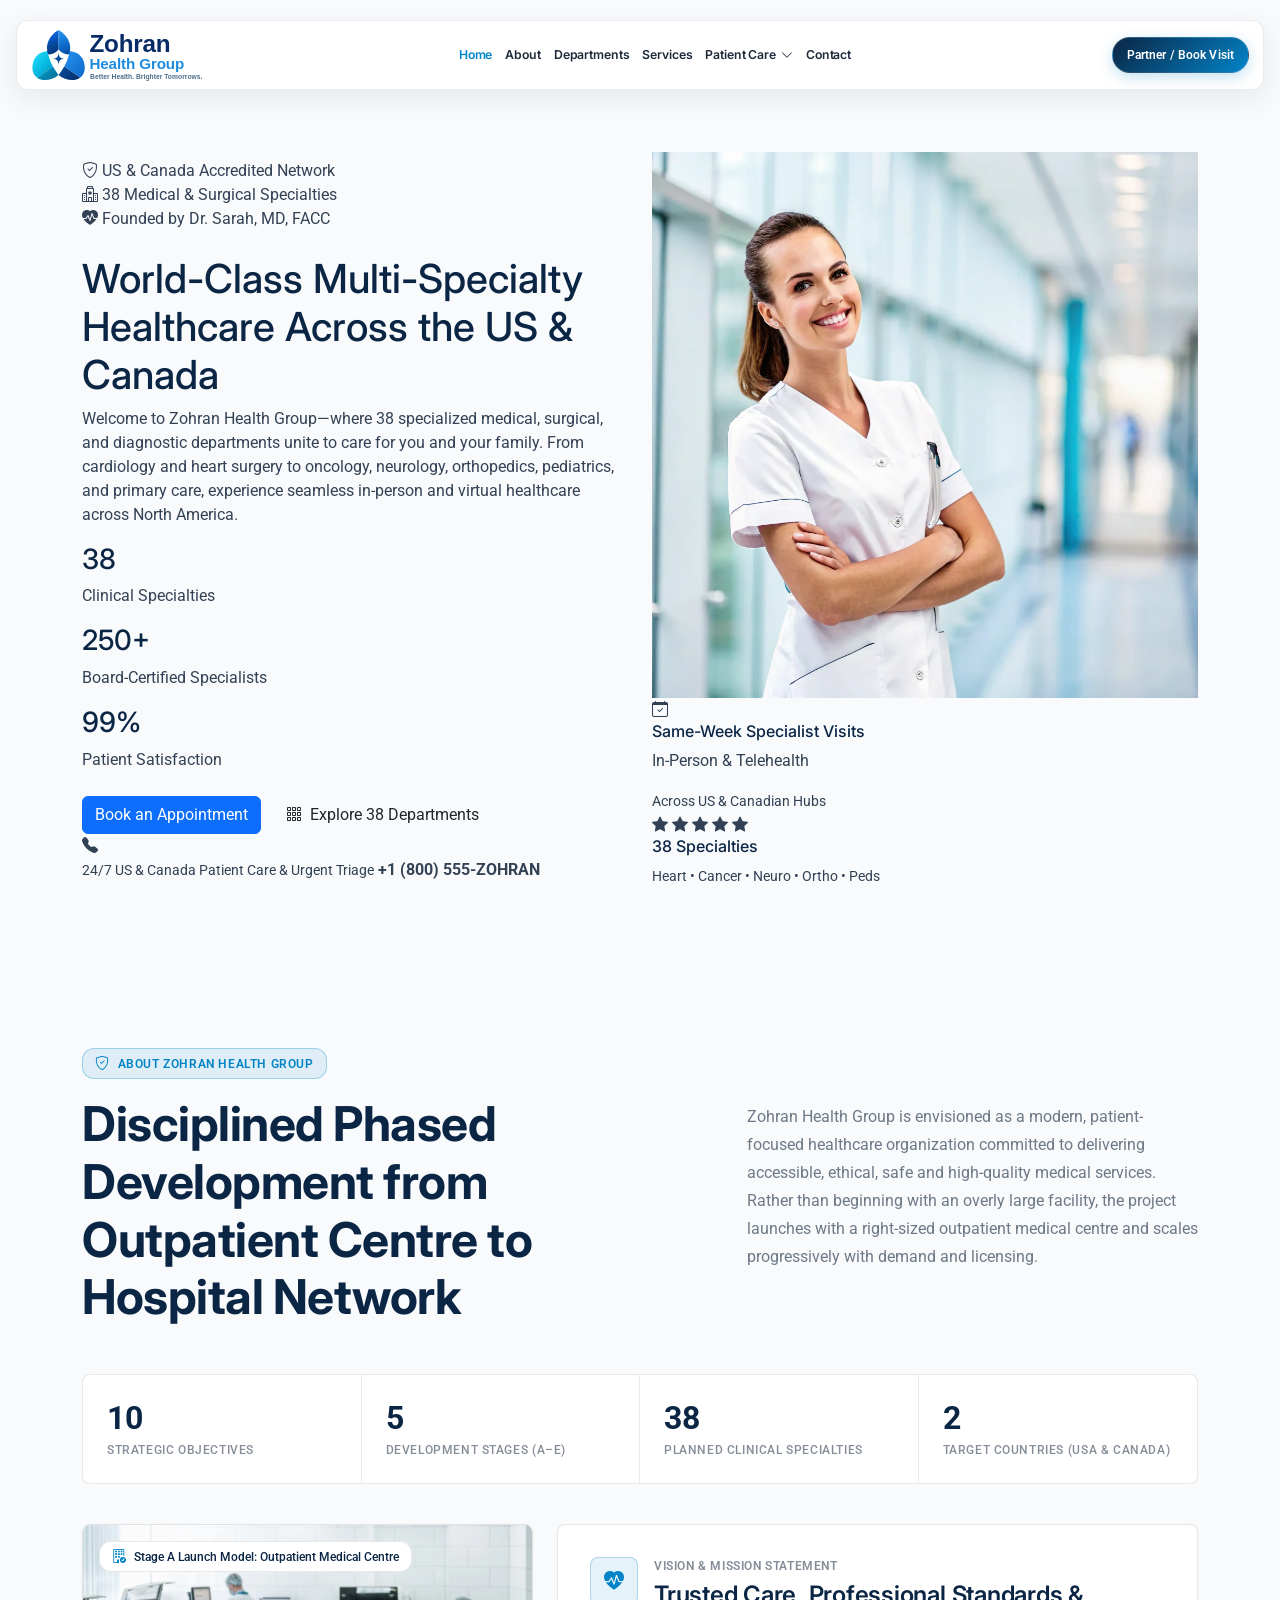
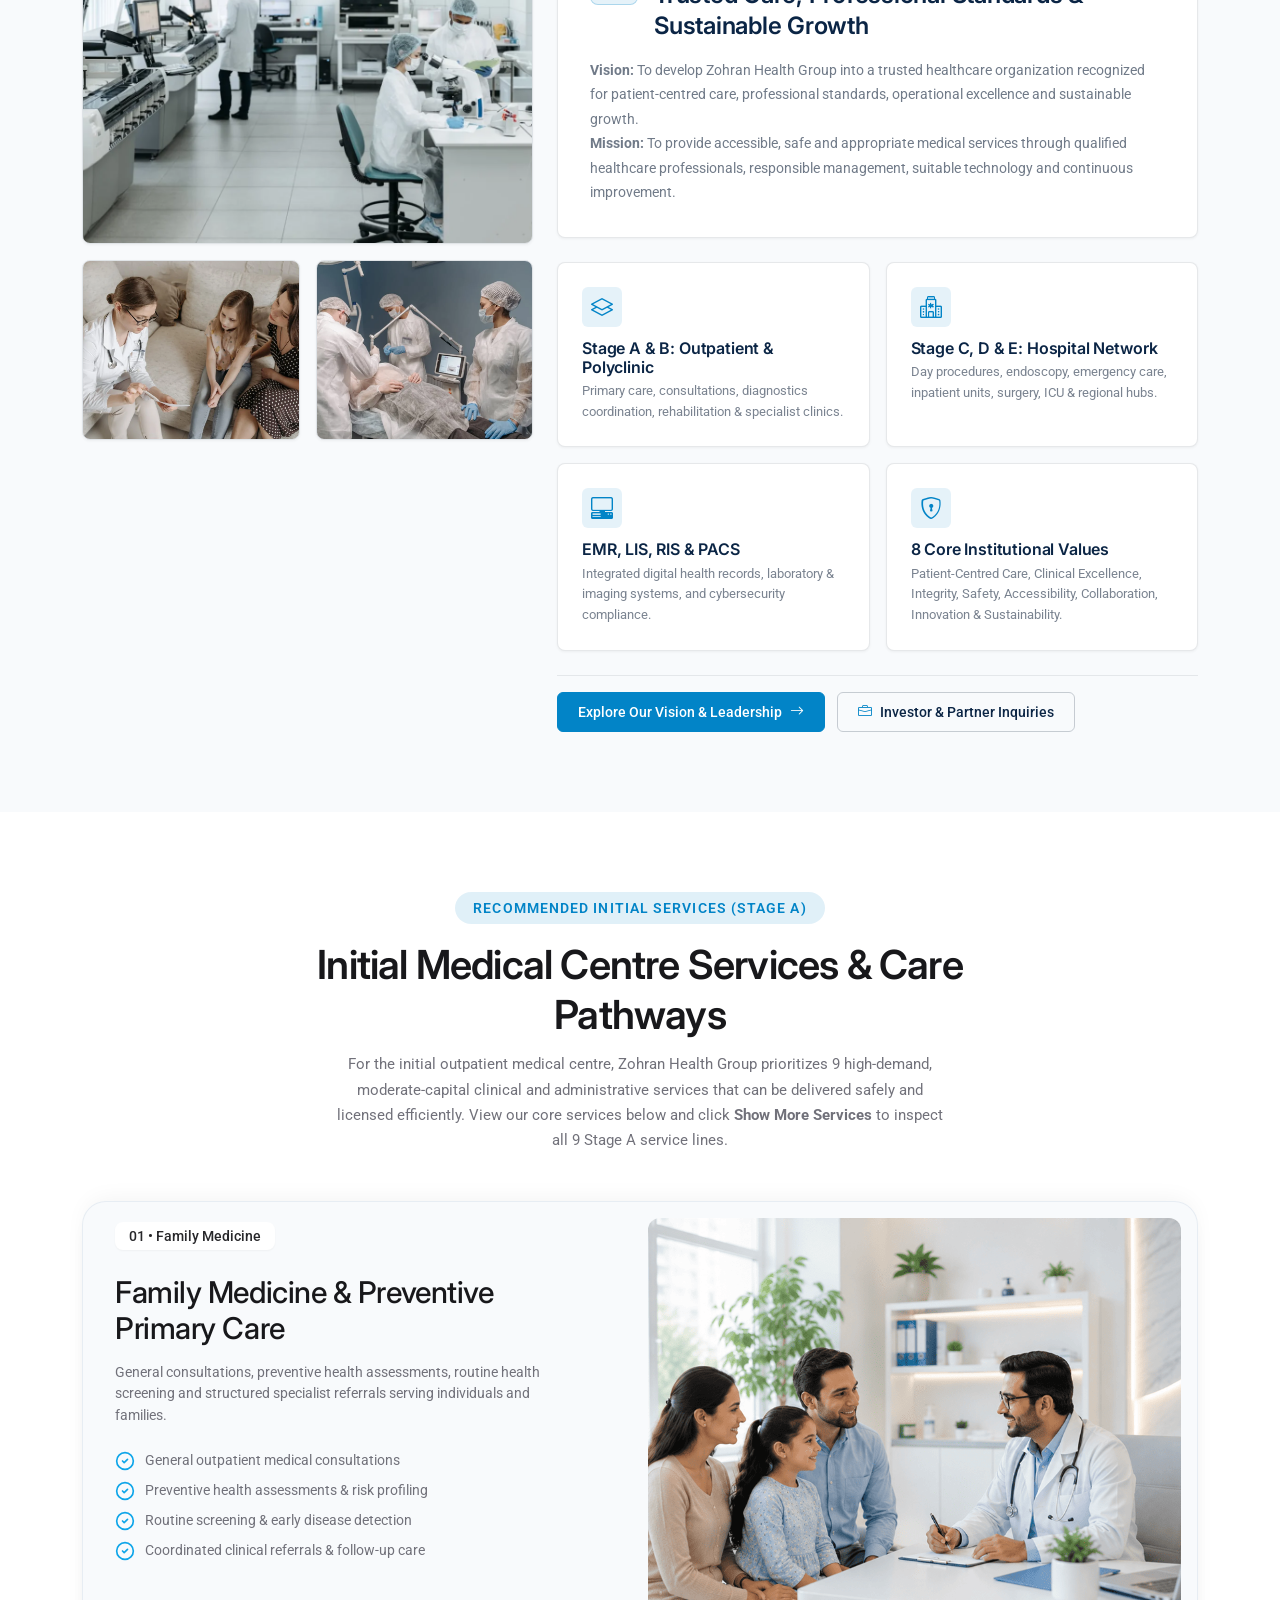
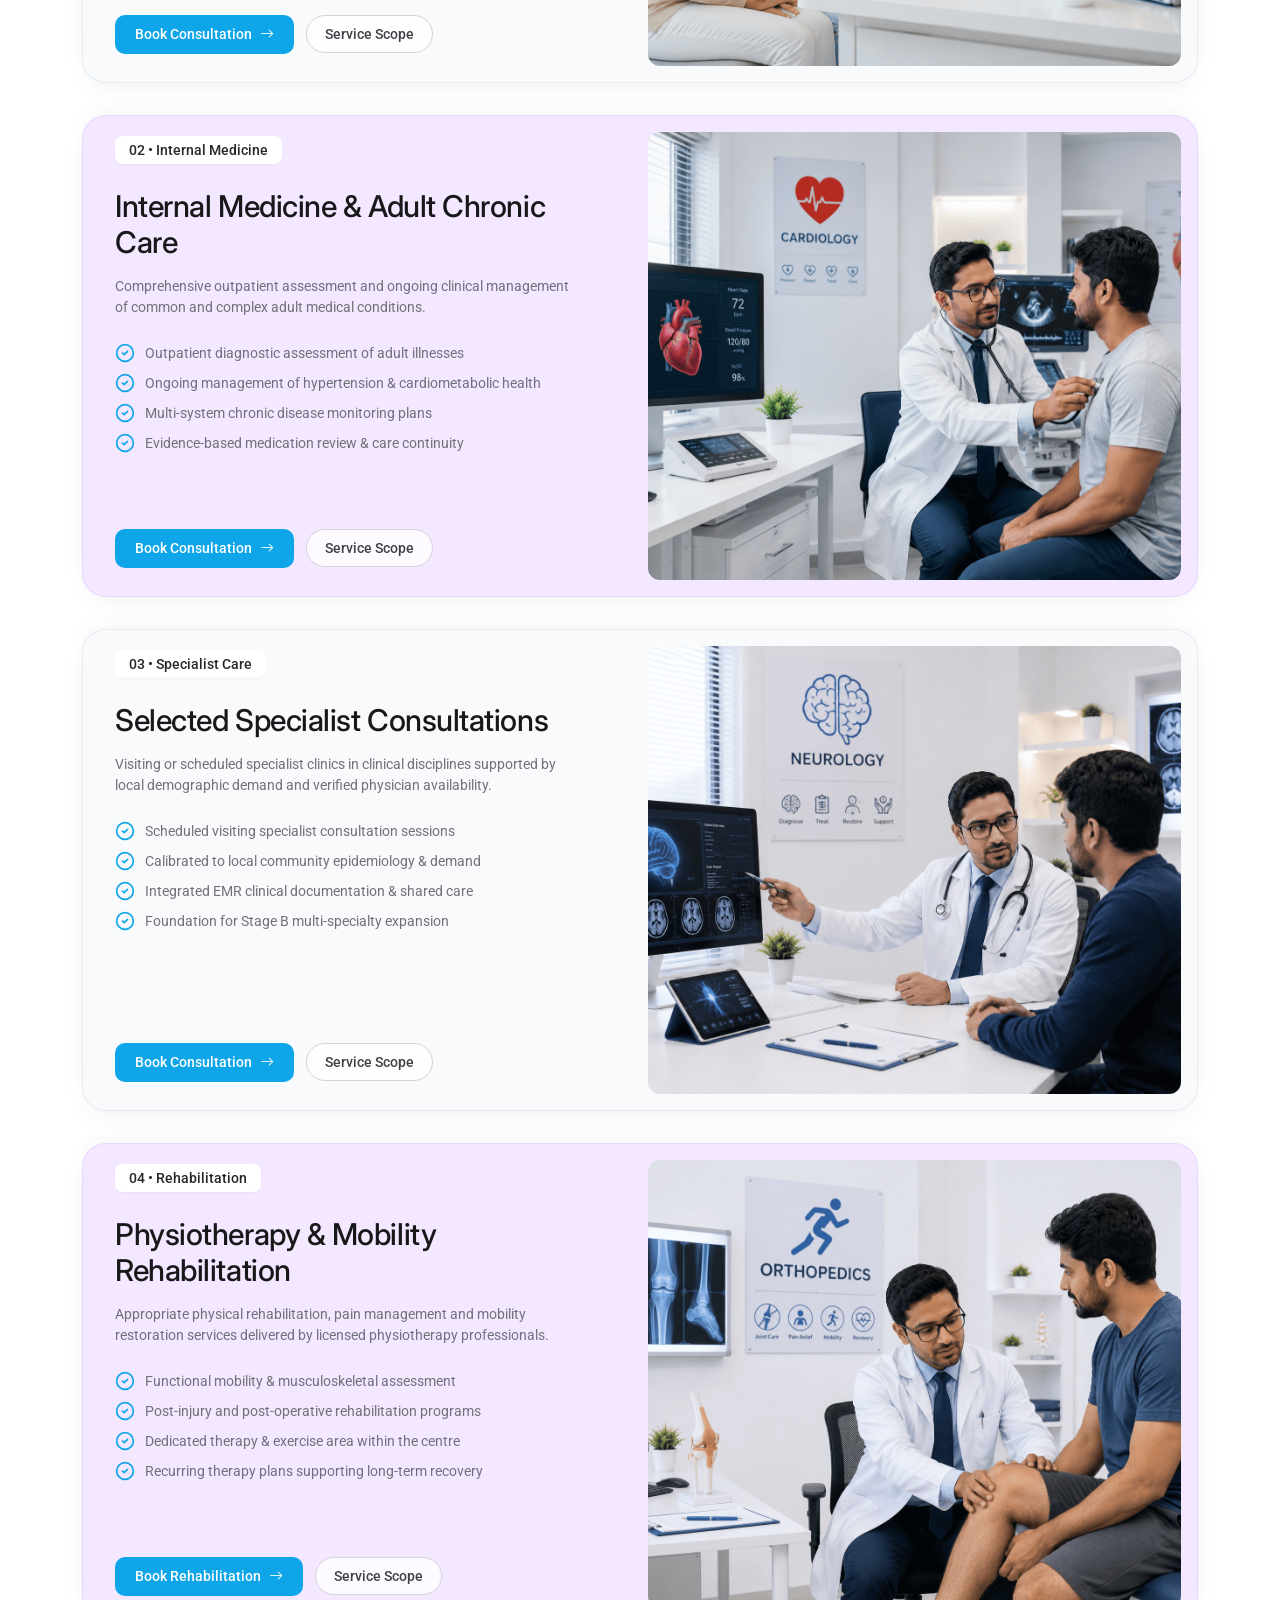
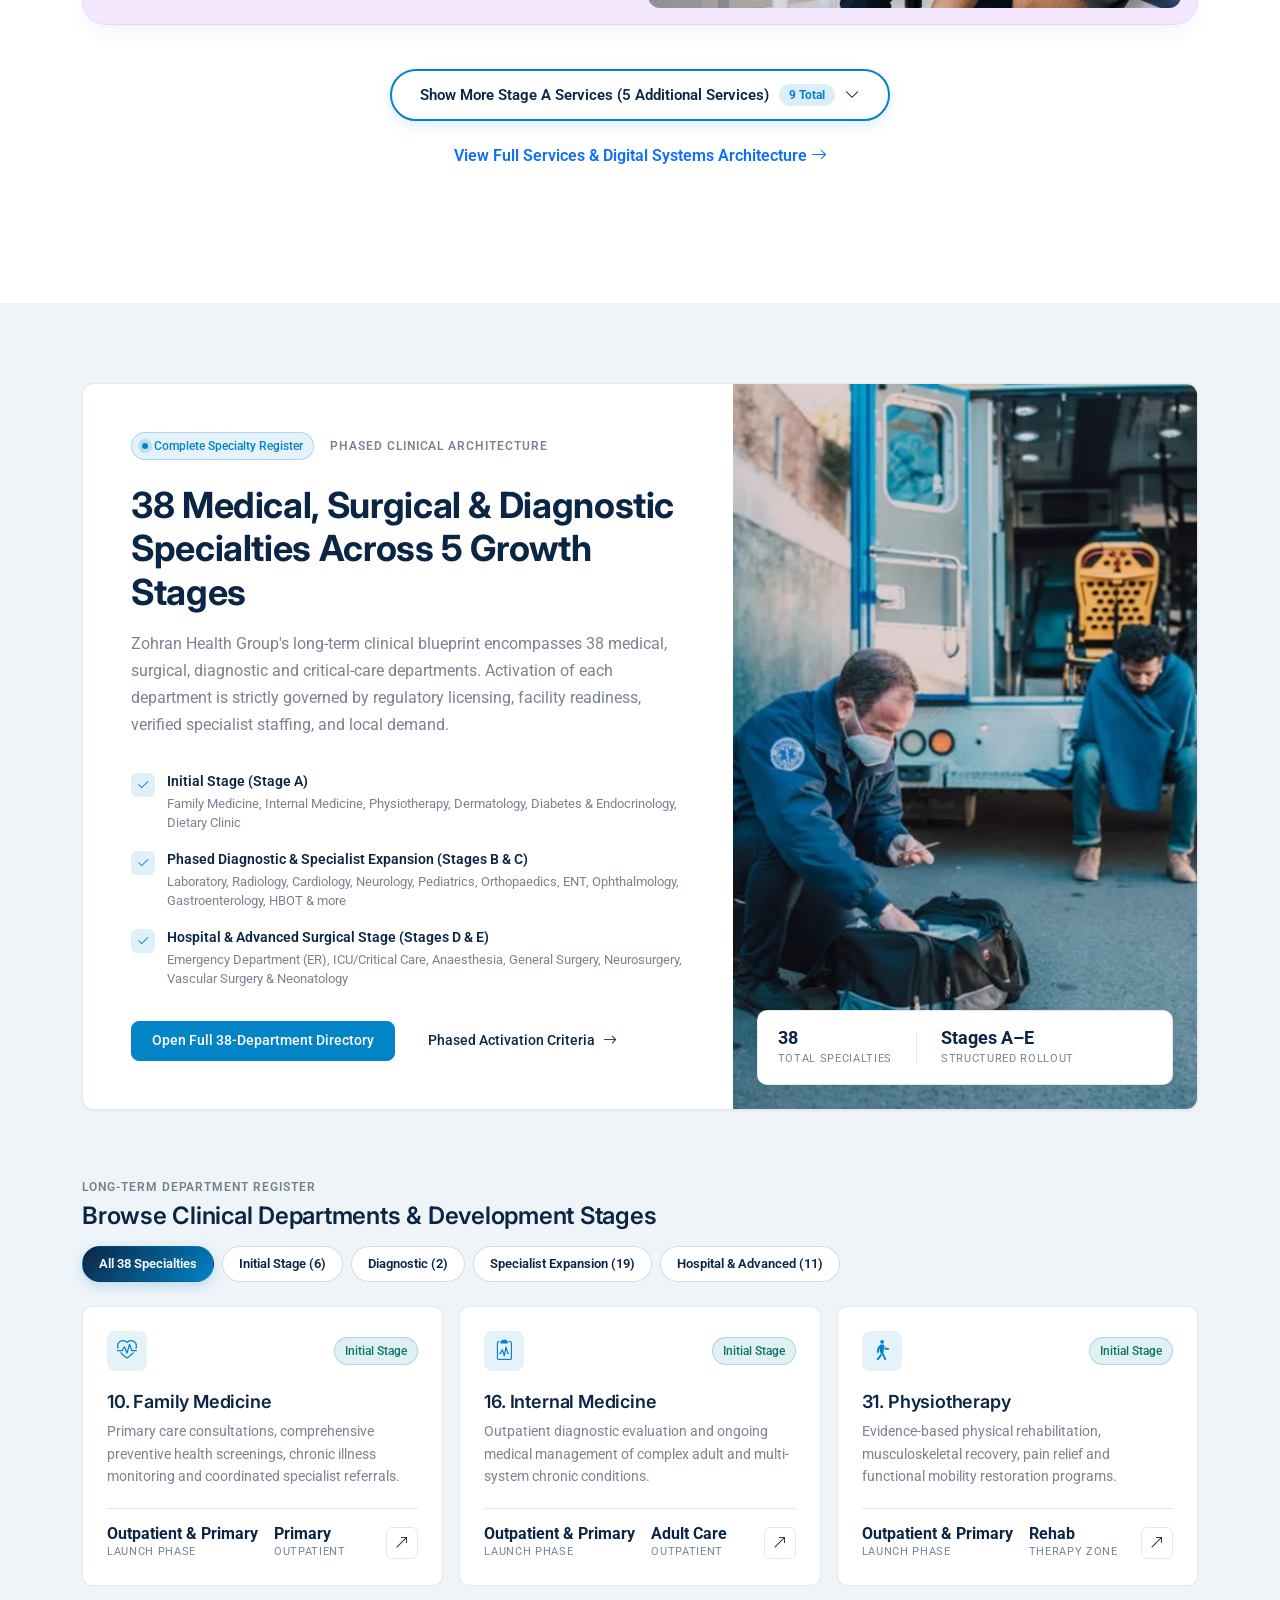
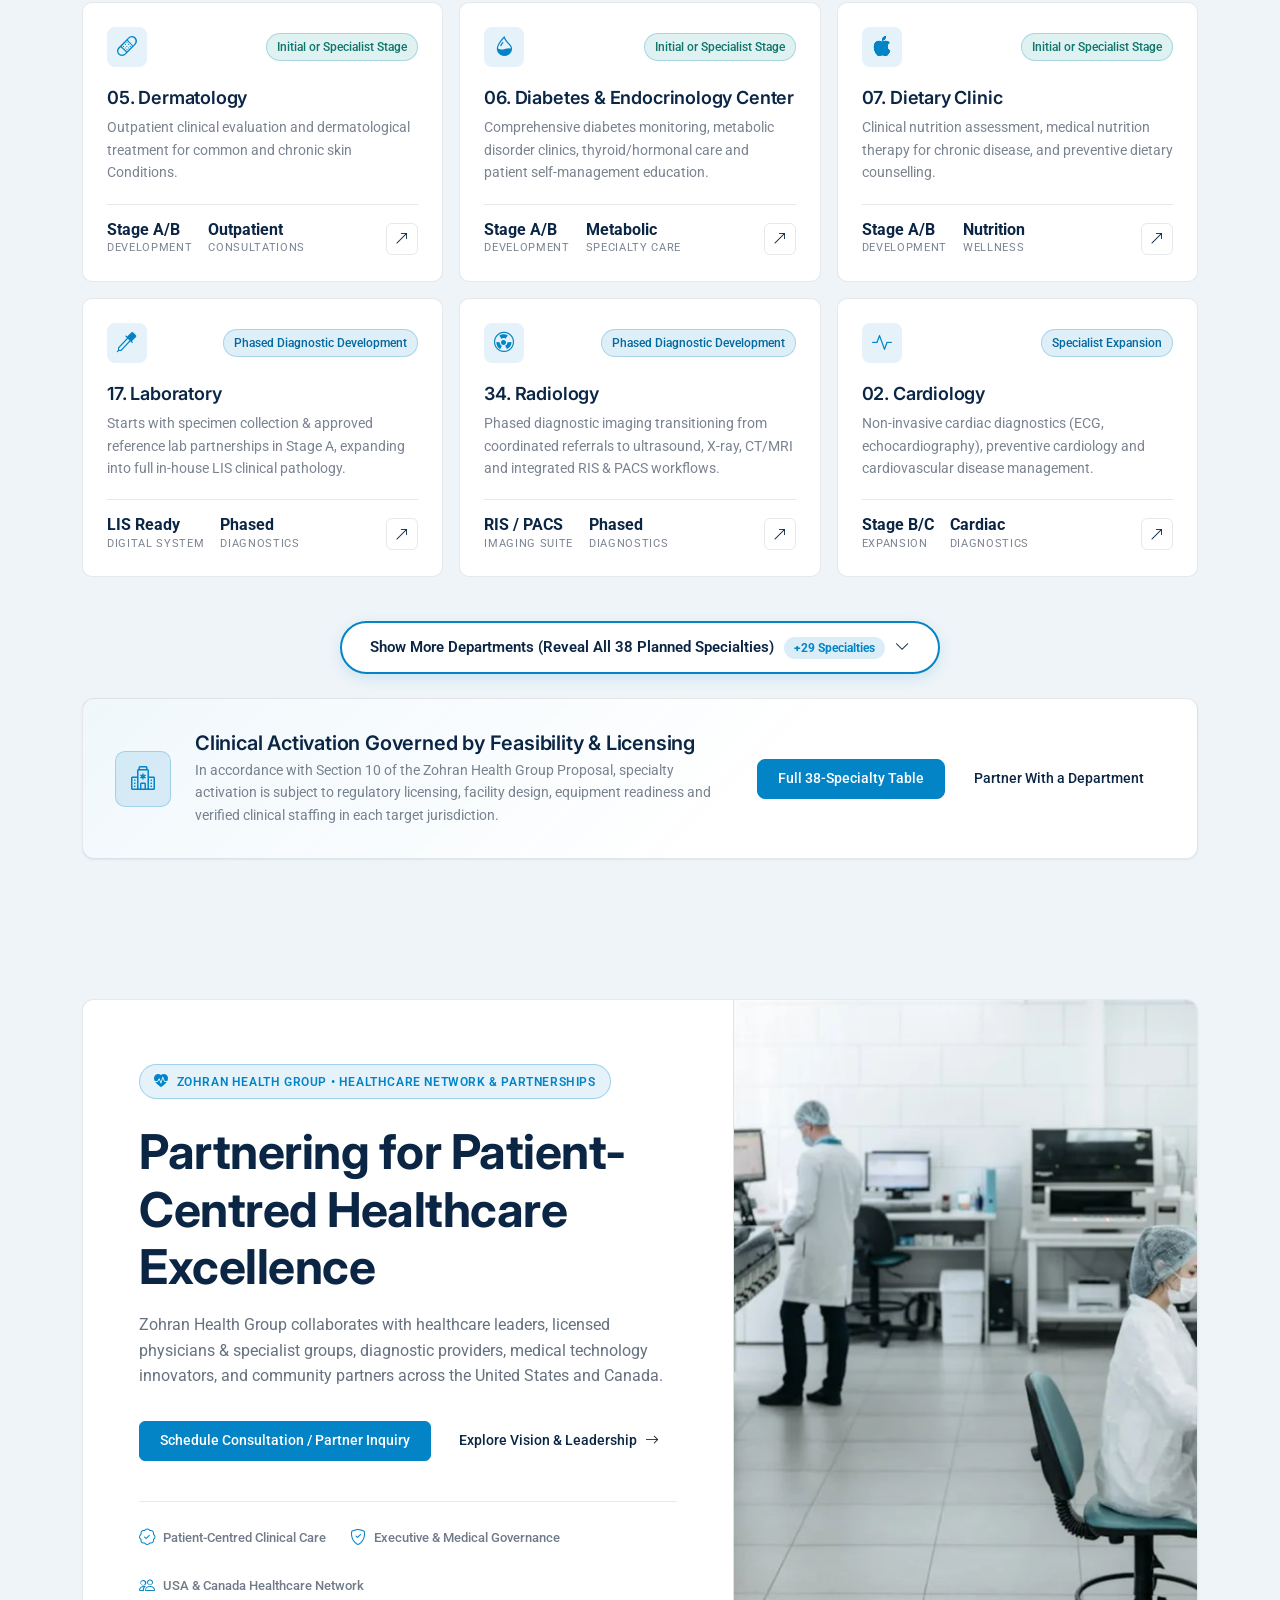
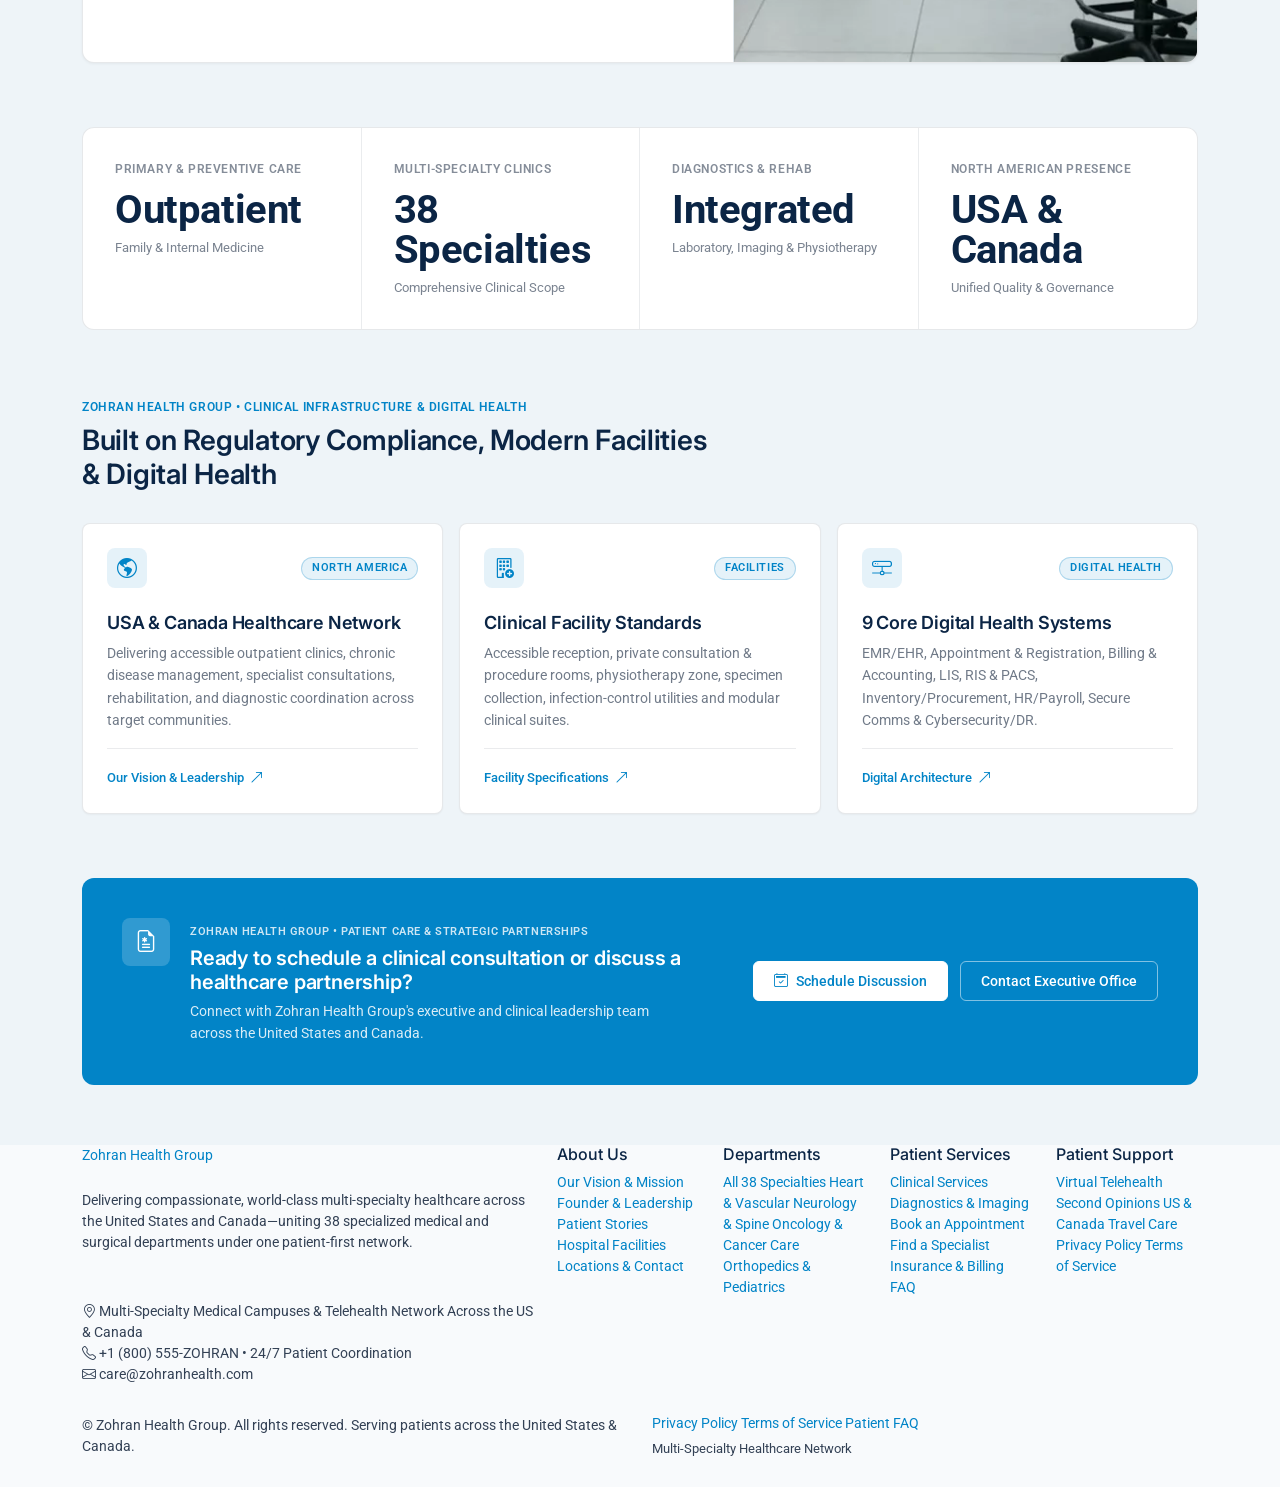
==== commit a28d3d33: "Restore exact v1 UI layout and CSS classes across all pages with Founder profile on About, sleek exe" ====
--- a/index.html
+++ b/index.html
@@ -1,15 +1,15 @@
-<!DOCTYPE html>
+﻿<!DOCTYPE html>
 <html lang="en">
 
 <head>
   <meta charset="utf-8">
   <meta content="width=device-width, initial-scale=1.0" name="viewport">
-  <title>Zohran Health Group | Premier Multi-Specialty Healthcare &amp; Hospital Network — USA &amp; Canada</title>
-  <meta name="description" content="Zohran Health Group delivers compassionate, world-class outpatient medical centres, specialist clinics, advanced diagnostics, and comprehensive hospital care across the United States and Canada. Founded by Senior Cardiologist &amp; Heart Surgeon Dr. Sarah.">
-  <meta name="keywords" content="Zohran Health Group, Multi-Specialty Hospital Network, Medical Centre USA Canada, Dr. Sarah Cardiologist Heart Surgeon, Family Medicine, Internal Medicine, Cardiology, Neurology, Orthopedics, Pediatrics, Book Doctor Appointment">
+  <title>Zohran Health Group | Medical Centre &amp; Multi-Specialty Hospital Network (USA &amp; Canada)</title>
+  <meta name="description" content="Zohran Health Group — Investment, Partnership &amp; Healthcare Development Proposal for the establishment of an initial outpatient medical centre and phased multi-specialty hospital network across the United States and Canada.">
+  <meta name="keywords" content="Zohran Health Group, Medical Centre, Multi-Specialty Hospital Network, Healthcare Development, USA, Canada, Family Medicine, Internal Medicine, Clinical Governance">
 
   <!-- Favicons -->
-  <link href="assets/img/logo-emblem.svg?v=8" rel="icon" type="image/svg+xml">
+  <link href="assets/img/logo-emblem.svg?v=7" rel="icon" type="image/svg+xml">
   <link href="assets/img/apple-touch-icon.png" rel="apple-touch-icon">
 
   <!-- Fonts -->
@@ -26,7 +26,7 @@
   <link href="vendors/fontawesome-free/css/all.min.css" rel="stylesheet">
 
   <!-- Main CSS File -->
-  <link href="assets/css/main.css?v=8" rel="stylesheet">
+  <link href="assets/css/main.css?v=7" rel="stylesheet">
 </head>
 
 <body class="index-page">
@@ -35,1432 +35,1443 @@
     <div class="header-container container-fluid container-xl position-relative d-flex align-items-center justify-content-between">
 
       <a href="index.html" class="logo d-flex align-items-center me-auto me-xl-0">
-        <img src="assets/img/logo-dark.svg?v=8" alt="Zohran Health Group Logo">
+        <img src="assets/img/logo-dark.svg?v=7" alt="Zohran Health Group Logo">
       </a>
 
-      <nav id="navmenu" class="navmenu">
-        <ul>
-          <li><a href="index.html" class="active">Home</a></li>
-          <li><a href="about.html">About</a></li>
-          <li><a href="departments.html">Departments</a></li>
-          <li><a href="services.html">Services</a></li>
-          <li class="dropdown"><a href="#"><span>Patient Care</span> <i class="bi bi-chevron-down toggle-dropdown"></i></a>
-            <ul>
-              <li><a href="department-details.html">Multi-Specialty Care Network</a></li>
-              <li><a href="service-details.html">Outpatient &amp; Digital Health</a></li>
-              <li><a href="appointment.html">Book an Appointment</a></li>
-              <li><a href="testimonials.html">Quality &amp; Patient Experience</a></li>
-              <li><a href="faq.html">Patient &amp; Care FAQ</a></li>
-              <li><a href="gallery.html">Modern Medical Facilities</a></li>
-              <li><a href="terms.html">Patient Charter &amp; Terms</a></li>
-              <li><a href="privacy.html">HIPAA &amp; PIPEDA Privacy</a></li>
-            </ul>
-          </li>
-          <li><a href="contact.html">Contact</a></li>
-        </ul>
-        <i class="mobile-nav-toggle d-xl-none bi bi-list"></i>
-      </nav>
-
-      <a class="btn-getstarted" href="appointment.html">Book Appointment</a>
+              <nav id="navmenu" class="navmenu">
+          <ul>
+            <li><a href="index.html" class="active">Home</a></li>
+            <li><a href="about.html">About</a></li>
+            <li><a href="departments.html">Departments</a></li>
+            <li><a href="services.html">Services</a></li>
+            <li class="dropdown"><a href="#"><span>Patient Care</span> <i class="bi bi-chevron-down toggle-dropdown"></i></a>
+              <ul>
+                <li><a href="appointment.html">Book an Appointment</a></li>
+                <li><a href="index.html#find-a-doctor">Find a Specialist</a></li>
+                <li><a href="department-details.html">Centers of Excellence</a></li>
+                <li><a href="service-details.html">Diagnostic &amp; Surgical Care</a></li>
+                <li><a href="testimonials.html">Patient Stories &amp; Outcomes</a></li>
+                <li><a href="gallery.html">Facilities &amp; Campus Tour</a></li>
+                <li><a href="faq.html">Patient &amp; Insurance FAQ</a></li>
+              </ul>
+            </li>
+            <li><a href="contact.html">Contact</a></li>
+          </ul>
+          <i class="mobile-nav-toggle d-xl-none bi bi-list"></i>
+        </nav>
+
+      <a class="btn-getstarted" href="appointment.html">Partner / Book Visit</a>
 
     </div>
   </header>
 
   <main class="main">
 
-    <!-- Hero Section -->
-    <section id="hero" class="hero section dark-background">
-
-      <div class="hero-slider swiper init-swiper">
-        <script type="application/json" class="swiper-config">
-          {
-            "loop": true,
-            "speed": 900,
-            "autoplay": {
-              "delay": 6000
-            },
-            "effect": "fade",
-            "fadeEffect": {
-              "crossFade": true
-            },
-            "slidesPerView": 1,
-            "navigation": {
-              "nextEl": ".hero-swiper-next",
-              "prevEl": ".hero-swiper-prev"
-            },
-            "pagination": {
-              "el": ".hero-swiper-pagination",
-              "clickable": true
-            }
-          }
-        </script>
-        <div class="swiper-wrapper">
-
-          <!-- Slide 1: Comprehensive Multi-Specialty Care -->
-          <div class="swiper-slide">
-            <img src="assets/img/health/showcase-1.webp" alt="Zohran Health Group — Premier Multi-Specialty Healthcare Across the USA and Canada" class="slide-bg">
-            <div class="slide-overlay"></div>
-            <div class="container slide-container">
-              <div class="row align-items-center gy-4">
-                <div class="col-lg-7">
-                  <div class="hero-content" data-aos="fade-up" data-aos-delay="100">
-                    <span class="eyebrow-badge">
-                      <span class="status-dot"></span>
-                      United States &amp; Canada • Multi-Specialty Healthcare Network
+        <!-- Hero Section -->
+    <section id="hero" class="hero section">
+
+      <div class="container" data-aos="fade-up" data-aos-delay="100">
+
+        <div class="row align-items-center">
+          <div class="col-lg-6">
+            <div class="hero-content">
+              <div class="trust-badges mb-4" data-aos="fade-right" data-aos-delay="200">
+                <div class="badge-item">
+                  <i class="bi bi-shield-check"></i>
+                  <span>US &amp; Canada Accredited Network</span>
+                </div>
+                <div class="badge-item">
+                  <i class="bi bi-hospital"></i>
+                  <span>38 Medical &amp; Surgical Specialties</span>
+                </div>
+                <div class="badge-item">
+                  <i class="bi bi-heart-pulse-fill"></i>
+                  <span>Founded by Dr. Sarah, MD, FACC</span>
+                </div>
+              </div>
+
+              <h1 data-aos="fade-right" data-aos-delay="300">
+                World-Class <span class="highlight">Multi-Specialty Healthcare</span> Across the US &amp; Canada
+              </h1>
+
+              <p class="hero-description" data-aos="fade-right" data-aos-delay="400">
+                Welcome to Zohran Health Group—where 38 specialized medical, surgical, and diagnostic departments unite to care for you and your family. From cardiology and heart surgery to oncology, neurology, orthopedics, pediatrics, and primary care, experience seamless in-person and virtual healthcare across North America.
+              </p>
+
+              <div class="hero-stats mb-4" data-aos="fade-right" data-aos-delay="500">
+                <div class="stat-item">
+                  <h3><span data-purecounter-start="0" data-purecounter-end="38" data-purecounter-duration="2" class="purecounter"></span></h3>
+                  <p>Clinical Specialties</p>
+                </div>
+                <div class="stat-item">
+                  <h3><span data-purecounter-start="0" data-purecounter-end="250" data-purecounter-duration="2" class="purecounter"></span>+</h3>
+                  <p>Board-Certified Specialists</p>
+                </div>
+                <div class="stat-item">
+                  <h3><span data-purecounter-start="0" data-purecounter-end="99" data-purecounter-duration="2" class="purecounter"></span>%</h3>
+                  <p>Patient Satisfaction</p>
+                </div>
+              </div>
+
+              <div class="hero-actions" data-aos="fade-right" data-aos-delay="600">
+                <a href="appointment.html" class="btn btn-primary">Book an Appointment</a>
+                <a href="departments.html" class="btn btn-outline ms-2">
+                  <i class="bi bi-grid-3x3-gap me-2"></i>Explore 38 Departments
+                </a>
+              </div>
+
+              <div class="emergency-contact" data-aos="fade-right" data-aos-delay="700">
+                <div class="emergency-icon">
+                  <i class="bi bi-telephone-fill"></i>
+                </div>
+                <div class="emergency-info">
+                  <small>24/7 US &amp; Canada Patient Care &amp; Urgent Triage</small>
+                  <strong>+1 (800) 555-ZOHRAN</strong>
+                </div>
+              </div>
+            </div>
+          </div>
+
+          <div class="col-lg-6">
+            <div class="hero-visual" data-aos="fade-left" data-aos-delay="400">
+              <div class="main-image">
+                <img src="assets/img/health/staff-10.webp" alt="Zohran Health Group Multi-Specialty Physicians &amp; Surgeons" class="img-fluid">
+                <div class="floating-card appointment-card">
+                  <div class="card-icon">
+                    <i class="bi bi-calendar-check"></i>
+                  </div>
+                  <div class="card-content">
+                    <h6>Same-Week Specialist Visits</h6>
+                    <p>In-Person &amp; Telehealth</p>
+                    <small>Across US &amp; Canadian Hubs</small>
+                  </div>
+                </div>
+                <div class="floating-card rating-card">
+                  <div class="card-content">
+                    <div class="rating-stars">
+                      <i class="bi bi-star-fill"></i>
+                      <i class="bi bi-star-fill"></i>
+                      <i class="bi bi-star-fill"></i>
+                      <i class="bi bi-star-fill"></i>
+                      <i class="bi bi-star-fill"></i>
+                    </div>
+                    <h6>38 Specialties</h6>
+                    <small>Heart • Cancer • Neuro • Ortho • Peds</small>
+                  </div>
+                </div>
+              </div>
+              <div class="background-elements">
+                <div class="element element-1"></div>
+                <div class="element element-2"></div>
+                <div class="element element-3"></div>
+              </div>
+            </div>
+          </div>
+        </div>
+
+      </div>
+
+    </section><!-- /Hero Section -->
+
+    <!-- Home About Section -->
+    <section id="home-about" class="home-about section">
+
+      <div class="container" data-aos="fade-up" data-aos-delay="100">
+
+        <div class="row align-items-center mb-5 gy-4">
+          <div class="col-lg-7" data-aos="fade-up" data-aos-delay="100">
+            <span class="eyebrow-badge">
+              <i class="bi bi-shield-check"></i>
+              About Zohran Health Group
+            </span>
+            <h2 class="display-heading">Disciplined Phased Development from Outpatient Centre to Hospital Network</h2>
+          </div>
+          <div class="col-lg-5" data-aos="fade-up" data-aos-delay="150">
+            <p class="intro-copy">Zohran Health Group is envisioned as a modern, patient-focused healthcare organization committed to delivering accessible, ethical, safe and high-quality medical services. Rather than beginning with an overly large facility, the project launches with a right-sized outpatient medical centre and scales progressively with demand and licensing.</p>
+          </div>
+        </div><!-- End Heading Block -->
+
+        <div class="stats-strip" data-aos="fade-up" data-aos-delay="200">
+          <div class="stat-cell">
+            <div class="stat-value">
+              <span class="purecounter" data-purecounter-start="0" data-purecounter-end="10" data-purecounter-duration="1">10</span>
+            </div>
+            <div class="stat-label">Strategic Objectives</div>
+          </div>
+          <div class="stat-cell">
+            <div class="stat-value">
+              <span class="purecounter" data-purecounter-start="0" data-purecounter-end="5" data-purecounter-duration="1">5</span>
+            </div>
+            <div class="stat-label">Development Stages (A–E)</div>
+          </div>
+          <div class="stat-cell">
+            <div class="stat-value">
+              <span class="purecounter" data-purecounter-start="0" data-purecounter-end="38" data-purecounter-duration="1">38</span>
+            </div>
+            <div class="stat-label">Planned Clinical Specialties</div>
+          </div>
+          <div class="stat-cell">
+            <div class="stat-value">
+              <span class="purecounter" data-purecounter-start="0" data-purecounter-end="2" data-purecounter-duration="1">2</span>
+            </div>
+            <div class="stat-label">Target Countries (USA &amp; Canada)</div>
+          </div>
+        </div><!-- End Stats Strip -->
+
+        <div class="row gy-4 mt-2">
+          <div class="col-lg-5" data-aos="fade-up" data-aos-delay="100">
+            <div class="media-stack">
+              <figure class="media-card primary">
+                <img src="assets/img/health/facilities-6.webp" alt="Zohran Health Group Outpatient Medical Centre Model" class="img-fluid" loading="lazy">
+                <figcaption class="media-tag">
+                  <i class="bi bi-building-check"></i>
+                  <span>Stage A Launch Model: Outpatient Medical Centre</span>
+                </figcaption>
+              </figure>
+              <div class="media-row">
+                <figure class="media-card">
+                  <img src="assets/img/health/consultation-3.webp" alt="Patient-Centred Clinical Consultation" class="img-fluid" loading="lazy">
+                </figure>
+                <figure class="media-card">
+                  <img src="assets/img/health/surgery-2.webp" alt="Future Multi-Specialty &amp; Hospital Expansion" class="img-fluid" loading="lazy">
+                </figure>
+              </div>
+            </div>
+          </div><!-- End Media Stack -->
+
+          <div class="col-lg-7" data-aos="fade-up" data-aos-delay="150">
+            <div class="feature-card primary-card">
+              <div class="card-head">
+                <span class="icon-square">
+                  <i class="bi bi-heart-pulse-fill"></i>
+                </span>
+                <div class="head-text">
+                  <span class="meta-label">Vision &amp; Mission Statement</span>
+                  <h3 class="card-title">Trusted Care, Professional Standards &amp; Sustainable Growth</h3>
+                </div>
+              </div>
+              <p class="card-description"><strong>Vision:</strong> To develop Zohran Health Group into a trusted healthcare organization recognized for patient-centred care, professional standards, operational excellence and sustainable growth.<br><strong>Mission:</strong> To provide accessible, safe and appropriate medical services through qualified healthcare professionals, responsible management, suitable technology and continuous improvement.</p>
+            </div><!-- End Primary Card -->
+
+            <div class="row g-3 capabilities-grid">
+              <div class="col-sm-6">
+                <div class="feature-card compact">
+                  <i class="bi bi-layers"></i>
+                  <div class="compact-text">
+                    <h4>Stage A &amp; B: Outpatient &amp; Polyclinic</h4>
+                    <p>Primary care, consultations, diagnostics coordination, rehabilitation &amp; specialist clinics.</p>
+                  </div>
+                </div>
+              </div>
+              <div class="col-sm-6">
+                <div class="feature-card compact">
+                  <i class="bi bi-hospital"></i>
+                  <div class="compact-text">
+                    <h4>Stage C, D &amp; E: Hospital Network</h4>
+                    <p>Day procedures, endoscopy, emergency care, inpatient units, surgery, ICU &amp; regional hubs.</p>
+                  </div>
+                </div>
+              </div>
+              <div class="col-sm-6">
+                <div class="feature-card compact">
+                  <i class="bi bi-pc-display-horizontal"></i>
+                  <div class="compact-text">
+                    <h4>EMR, LIS, RIS &amp; PACS</h4>
+                    <p>Integrated digital health records, laboratory &amp; imaging systems, and cybersecurity compliance.</p>
+                  </div>
+                </div>
+              </div>
+              <div class="col-sm-6">
+                <div class="feature-card compact">
+                  <i class="bi bi-shield-lock"></i>
+                  <div class="compact-text">
+                    <h4>8 Core Institutional Values</h4>
+                    <p>Patient-Centred Care, Clinical Excellence, Integrity, Safety, Accessibility, Collaboration, Innovation &amp; Sustainability.</p>
+                  </div>
+                </div>
+              </div>
+            </div><!-- End Capabilities Grid -->
+
+            <div class="action-row">
+              <a href="about.html" class="btn-primary-shadcn">
+                Explore Our Vision &amp; Leadership
+                <i class="bi bi-arrow-right"></i>
+              </a>
+              <a href="appointment.html" class="btn-ghost-shadcn">
+                <i class="bi bi-briefcase"></i>
+                Investor &amp; Partner Inquiries
+              </a>
+            </div><!-- End Action Row -->
+          </div>
+        </div>
+
+      </div>
+
+    </section><!-- /Home About Section -->
+
+    <!-- Featured Services Section (Interactive Sticky Stacking Cards + Show More for All 9 Stage A Services) -->
+    <section id="featured-services" class="services-stack-section section">
+
+      <div class="container">
+
+        <!-- Section Header -->
+        <div class="services-stack-header" data-aos="fade-up">
+          <span class="badge-subtitle">Recommended Initial Services (Stage A)</span>
+          <h2>Initial Medical Centre Services &amp; Care Pathways</h2>
+          <p>For the initial outpatient medical centre, Zohran Health Group prioritizes 9 high-demand, moderate-capital clinical and administrative services that can be delivered safely and licensed efficiently. View our core services below and click <strong>Show More Services</strong> to inspect all 9 Stage A service lines.</p>
+        </div>
+
+        <!-- Sticky Stacking Cards Container (PrebuiltUI MediCare Sticky Stack) -->
+        <div class="services-stack-container">
+
+          <!-- Service 1: Family Medicine -->
+          <div class="sticky-service-card" style="top: 96px; z-index: 1;">
+            <div class="sticky-card-content">
+              <p class="service-pill-badge">01 • Family Medicine</p>
+              <h3 class="service-headline">Family Medicine &amp; Preventive Primary Care</h3>
+              <p class="service-lead">General consultations, preventive health assessments, routine health screening and structured specialist referrals serving individuals and families.</p>
+              <ul class="service-features-list">
+                <li>
+                  <svg xmlns="http://www.w3.org/2000/svg" width="24" height="24" viewBox="0 0 24 24" fill="none" stroke="currentColor" stroke-width="2" stroke-linecap="round" stroke-linejoin="round" aria-hidden="true"><circle cx="12" cy="12" r="10"></circle><path d="m9 12 2 2 4-4"></path></svg>
+                  <span>General outpatient medical consultations</span>
+                </li>
+                <li>
+                  <svg xmlns="http://www.w3.org/2000/svg" width="24" height="24" viewBox="0 0 24 24" fill="none" stroke="currentColor" stroke-width="2" stroke-linecap="round" stroke-linejoin="round" aria-hidden="true"><circle cx="12" cy="12" r="10"></circle><path d="m9 12 2 2 4-4"></path></svg>
+                  <span>Preventive health assessments &amp; risk profiling</span>
+                </li>
+                <li>
+                  <svg xmlns="http://www.w3.org/2000/svg" width="24" height="24" viewBox="0 0 24 24" fill="none" stroke="currentColor" stroke-width="2" stroke-linecap="round" stroke-linejoin="round" aria-hidden="true"><circle cx="12" cy="12" r="10"></circle><path d="m9 12 2 2 4-4"></path></svg>
+                  <span>Routine screening &amp; early disease detection</span>
+                </li>
+                <li>
+                  <svg xmlns="http://www.w3.org/2000/svg" width="24" height="24" viewBox="0 0 24 24" fill="none" stroke="currentColor" stroke-width="2" stroke-linecap="round" stroke-linejoin="round" aria-hidden="true"><circle cx="12" cy="12" r="10"></circle><path d="m9 12 2 2 4-4"></path></svg>
+                  <span>Coordinated clinical referrals &amp; follow-up care</span>
+                </li>
+              </ul>
+              <div class="service-actions">
+                <a href="appointment.html" class="btn-service-action">Book Consultation <i class="bi bi-arrow-right"></i></a>
+                <a href="service-details.html" class="btn-service-secondary">Service Scope</a>
+              </div>
+            </div>
+            <div class="service-image-box">
+              <img src="assets/img/services/services-image1.png" alt="Family Medicine Services" loading="lazy">
+            </div>
+          </div>
+
+          <!-- Service 2: Internal Medicine -->
+          <div class="sticky-service-card card-purple" style="top: 144px; z-index: 2;">
+            <div class="sticky-card-content">
+              <p class="service-pill-badge">02 • Internal Medicine</p>
+              <h3 class="service-headline">Internal Medicine &amp; Adult Chronic Care</h3>
+              <p class="service-lead">Comprehensive outpatient assessment and ongoing clinical management of common and complex adult medical conditions.</p>
+              <ul class="service-features-list">
+                <li>
+                  <svg xmlns="http://www.w3.org/2000/svg" width="24" height="24" viewBox="0 0 24 24" fill="none" stroke="currentColor" stroke-width="2" stroke-linecap="round" stroke-linejoin="round" aria-hidden="true"><circle cx="12" cy="12" r="10"></circle><path d="m9 12 2 2 4-4"></path></svg>
+                  <span>Outpatient diagnostic assessment of adult illnesses</span>
+                </li>
+                <li>
+                  <svg xmlns="http://www.w3.org/2000/svg" width="24" height="24" viewBox="0 0 24 24" fill="none" stroke="currentColor" stroke-width="2" stroke-linecap="round" stroke-linejoin="round" aria-hidden="true"><circle cx="12" cy="12" r="10"></circle><path d="m9 12 2 2 4-4"></path></svg>
+                  <span>Ongoing management of hypertension &amp; cardiometabolic health</span>
+                </li>
+                <li>
+                  <svg xmlns="http://www.w3.org/2000/svg" width="24" height="24" viewBox="0 0 24 24" fill="none" stroke="currentColor" stroke-width="2" stroke-linecap="round" stroke-linejoin="round" aria-hidden="true"><circle cx="12" cy="12" r="10"></circle><path d="m9 12 2 2 4-4"></path></svg>
+                  <span>Multi-system chronic disease monitoring plans</span>
+                </li>
+                <li>
+                  <svg xmlns="http://www.w3.org/2000/svg" width="24" height="24" viewBox="0 0 24 24" fill="none" stroke="currentColor" stroke-width="2" stroke-linecap="round" stroke-linejoin="round" aria-hidden="true"><circle cx="12" cy="12" r="10"></circle><path d="m9 12 2 2 4-4"></path></svg>
+                  <span>Evidence-based medication review &amp; care continuity</span>
+                </li>
+              </ul>
+              <div class="service-actions">
+                <a href="appointment.html" class="btn-service-action">Book Consultation <i class="bi bi-arrow-right"></i></a>
+                <a href="service-details.html" class="btn-service-secondary">Service Scope</a>
+              </div>
+            </div>
+            <div class="service-image-box">
+              <img src="assets/img/services/services-image2.png" alt="Internal Medicine Care" loading="lazy">
+            </div>
+          </div>
+
+          <!-- Service 3: Selected Specialist Consultations -->
+          <div class="sticky-service-card" style="top: 192px; z-index: 3;">
+            <div class="sticky-card-content">
+              <p class="service-pill-badge">03 • Specialist Care</p>
+              <h3 class="service-headline">Selected Specialist Consultations</h3>
+              <p class="service-lead">Visiting or scheduled specialist clinics in clinical disciplines supported by local demographic demand and verified physician availability.</p>
+              <ul class="service-features-list">
+                <li>
+                  <svg xmlns="http://www.w3.org/2000/svg" width="24" height="24" viewBox="0 0 24 24" fill="none" stroke="currentColor" stroke-width="2" stroke-linecap="round" stroke-linejoin="round" aria-hidden="true"><circle cx="12" cy="12" r="10"></circle><path d="m9 12 2 2 4-4"></path></svg>
+                  <span>Scheduled visiting specialist consultation sessions</span>
+                </li>
+                <li>
+                  <svg xmlns="http://www.w3.org/2000/svg" width="24" height="24" viewBox="0 0 24 24" fill="none" stroke="currentColor" stroke-width="2" stroke-linecap="round" stroke-linejoin="round" aria-hidden="true"><circle cx="12" cy="12" r="10"></circle><path d="m9 12 2 2 4-4"></path></svg>
+                  <span>Calibrated to local community epidemiology &amp; demand</span>
+                </li>
+                <li>
+                  <svg xmlns="http://www.w3.org/2000/svg" width="24" height="24" viewBox="0 0 24 24" fill="none" stroke="currentColor" stroke-width="2" stroke-linecap="round" stroke-linejoin="round" aria-hidden="true"><circle cx="12" cy="12" r="10"></circle><path d="m9 12 2 2 4-4"></path></svg>
+                  <span>Integrated EMR clinical documentation &amp; shared care</span>
+                </li>
+                <li>
+                  <svg xmlns="http://www.w3.org/2000/svg" width="24" height="24" viewBox="0 0 24 24" fill="none" stroke="currentColor" stroke-width="2" stroke-linecap="round" stroke-linejoin="round" aria-hidden="true"><circle cx="12" cy="12" r="10"></circle><path d="m9 12 2 2 4-4"></path></svg>
+                  <span>Foundation for Stage B multi-specialty expansion</span>
+                </li>
+              </ul>
+              <div class="service-actions">
+                <a href="appointment.html" class="btn-service-action">Book Consultation <i class="bi bi-arrow-right"></i></a>
+                <a href="service-details.html" class="btn-service-secondary">Service Scope</a>
+              </div>
+            </div>
+            <div class="service-image-box">
+              <img src="assets/img/services/services-image3.png" alt="Selected Specialist Consultations" loading="lazy">
+            </div>
+          </div>
+
+          <!-- Service 4: Physiotherapy & Rehabilitation -->
+          <div class="sticky-service-card card-purple" style="top: 240px; z-index: 4;">
+            <div class="sticky-card-content">
+              <p class="service-pill-badge">04 • Rehabilitation</p>
+              <h3 class="service-headline">Physiotherapy &amp; Mobility Rehabilitation</h3>
+              <p class="service-lead">Appropriate physical rehabilitation, pain management and mobility restoration services delivered by licensed physiotherapy professionals.</p>
+              <ul class="service-features-list">
+                <li>
+                  <svg xmlns="http://www.w3.org/2000/svg" width="24" height="24" viewBox="0 0 24 24" fill="none" stroke="currentColor" stroke-width="2" stroke-linecap="round" stroke-linejoin="round" aria-hidden="true"><circle cx="12" cy="12" r="10"></circle><path d="m9 12 2 2 4-4"></path></svg>
+                  <span>Functional mobility &amp; musculoskeletal assessment</span>
+                </li>
+                <li>
+                  <svg xmlns="http://www.w3.org/2000/svg" width="24" height="24" viewBox="0 0 24 24" fill="none" stroke="currentColor" stroke-width="2" stroke-linecap="round" stroke-linejoin="round" aria-hidden="true"><circle cx="12" cy="12" r="10"></circle><path d="m9 12 2 2 4-4"></path></svg>
+                  <span>Post-injury and post-operative rehabilitation programs</span>
+                </li>
+                <li>
+                  <svg xmlns="http://www.w3.org/2000/svg" width="24" height="24" viewBox="0 0 24 24" fill="none" stroke="currentColor" stroke-width="2" stroke-linecap="round" stroke-linejoin="round" aria-hidden="true"><circle cx="12" cy="12" r="10"></circle><path d="m9 12 2 2 4-4"></path></svg>
+                  <span>Dedicated therapy &amp; exercise area within the centre</span>
+                </li>
+                <li>
+                  <svg xmlns="http://www.w3.org/2000/svg" width="24" height="24" viewBox="0 0 24 24" fill="none" stroke="currentColor" stroke-width="2" stroke-linecap="round" stroke-linejoin="round" aria-hidden="true"><circle cx="12" cy="12" r="10"></circle><path d="m9 12 2 2 4-4"></path></svg>
+                  <span>Recurring therapy plans supporting long-term recovery</span>
+                </li>
+              </ul>
+              <div class="service-actions">
+                <a href="appointment.html" class="btn-service-action">Book Rehabilitation <i class="bi bi-arrow-right"></i></a>
+                <a href="service-details.html" class="btn-service-secondary">Service Scope</a>
+              </div>
+            </div>
+            <div class="service-image-box">
+              <img src="assets/img/services/services-image4.png" alt="Physiotherapy and Rehabilitation" loading="lazy">
+            </div>
+          </div>
+
+          <!-- Expandable "Show More Services" Container (Remaining 5 Stage A Services in Sticky Stack) -->
+          <div id="more-home-services" class="zhg-extra-block services-stack-extra">
+
+            <!-- Service 5: Dermatology Consultations -->
+            <div class="sticky-service-card" style="top: 288px; z-index: 5;">
+              <div class="sticky-card-content">
+                <p class="service-pill-badge">05 • Dermatology</p>
+                <h3 class="service-headline">Dermatology Consultations</h3>
+                <p class="service-lead">Outpatient clinical assessment and management of common skin, hair and nail conditions where specialist availability supports the service.</p>
+                <ul class="service-features-list">
+                  <li>
+                    <svg xmlns="http://www.w3.org/2000/svg" width="24" height="24" viewBox="0 0 24 24" fill="none" stroke="currentColor" stroke-width="2" stroke-linecap="round" stroke-linejoin="round" aria-hidden="true"><circle cx="12" cy="12" r="10"></circle><path d="m9 12 2 2 4-4"></path></svg>
+                    <span>Clinical skin, hair &amp; nail diagnostic evaluation</span>
+                  </li>
+                  <li>
+                    <svg xmlns="http://www.w3.org/2000/svg" width="24" height="24" viewBox="0 0 24 24" fill="none" stroke="currentColor" stroke-width="2" stroke-linecap="round" stroke-linejoin="round" aria-hidden="true"><circle cx="12" cy="12" r="10"></circle><path d="m9 12 2 2 4-4"></path></svg>
+                    <span>Management of eczema, psoriasis, acne &amp; dermatitis</span>
+                  </li>
+                  <li>
+                    <svg xmlns="http://www.w3.org/2000/svg" width="24" height="24" viewBox="0 0 24 24" fill="none" stroke="currentColor" stroke-width="2" stroke-linecap="round" stroke-linejoin="round" aria-hidden="true"><circle cx="12" cy="12" r="10"></circle><path d="m9 12 2 2 4-4"></path></svg>
+                    <span>Preventive skin screening &amp; lesion surveillance</span>
+                  </li>
+                  <li>
+                    <svg xmlns="http://www.w3.org/2000/svg" width="24" height="24" viewBox="0 0 24 24" fill="none" stroke="currentColor" stroke-width="2" stroke-linecap="round" stroke-linejoin="round" aria-hidden="true"><circle cx="12" cy="12" r="10"></circle><path d="m9 12 2 2 4-4"></path></svg>
+                    <span>Outpatient Stage A/B clinical activation pathway</span>
+                  </li>
+                </ul>
+                <div class="service-actions">
+                  <a href="appointment.html" class="btn-service-action">Book Dermatology <i class="bi bi-arrow-right"></i></a>
+                  <a href="service-details.html" class="btn-service-secondary">Service Scope</a>
+                </div>
+              </div>
+              <div class="service-image-box">
+                <img src="assets/img/services/services-image5.png" alt="Dermatology Consultations" loading="lazy">
+              </div>
+            </div>
+
+            <!-- Service 6: Diabetes & Endocrinology Consultations -->
+            <div class="sticky-service-card card-purple" style="top: 336px; z-index: 6;">
+              <div class="sticky-card-content">
+                <p class="service-pill-badge">06 • Endocrinology</p>
+                <h3 class="service-headline">Diabetes &amp; Endocrinology Consultations</h3>
+                <p class="service-lead">Structured diabetes monitoring, comprehensive metabolic health assessments, glycemic control pathways and endocrine specialist consultations.</p>
+                <ul class="service-features-list">
+                  <li>
+                    <svg xmlns="http://www.w3.org/2000/svg" width="24" height="24" viewBox="0 0 24 24" fill="none" stroke="currentColor" stroke-width="2" stroke-linecap="round" stroke-linejoin="round" aria-hidden="true"><circle cx="12" cy="12" r="10"></circle><path d="m9 12 2 2 4-4"></path></svg>
+                    <span>Structured Type 1 &amp; Type 2 diabetes care pathways</span>
+                  </li>
+                  <li>
+                    <svg xmlns="http://www.w3.org/2000/svg" width="24" height="24" viewBox="0 0 24 24" fill="none" stroke="currentColor" stroke-width="2" stroke-linecap="round" stroke-linejoin="round" aria-hidden="true"><circle cx="12" cy="12" r="10"></circle><path d="m9 12 2 2 4-4"></path></svg>
+                    <span>Comprehensive metabolic &amp; thyroid disorder evaluation</span>
+                  </li>
+                  <li>
+                    <svg xmlns="http://www.w3.org/2000/svg" width="24" height="24" viewBox="0 0 24 24" fill="none" stroke="currentColor" stroke-width="2" stroke-linecap="round" stroke-linejoin="round" aria-hidden="true"><circle cx="12" cy="12" r="10"></circle><path d="m9 12 2 2 4-4"></path></svg>
+                    <span>Continuous glycemic monitoring &amp; complication screening</span>
+                  </li>
+                  <li>
+                    <svg xmlns="http://www.w3.org/2000/svg" width="24" height="24" viewBox="0 0 24 24" fill="none" stroke="currentColor" stroke-width="2" stroke-linecap="round" stroke-linejoin="round" aria-hidden="true"><circle cx="12" cy="12" r="10"></circle><path d="m9 12 2 2 4-4"></path></svg>
+                    <span>Integrated clinical nutrition &amp; lifestyle coordination</span>
+                  </li>
+                </ul>
+                <div class="service-actions">
+                  <a href="appointment.html" class="btn-service-action">Book Endocrinology <i class="bi bi-arrow-right"></i></a>
+                  <a href="service-details.html" class="btn-service-secondary">Service Scope</a>
+                </div>
+              </div>
+              <div class="service-image-box">
+                <img src="assets/img/services/services-image6.png" alt="Diabetes and Endocrinology Consultations" loading="lazy">
+              </div>
+            </div>
+
+            <!-- Service 7: Dietary & Nutrition Services -->
+            <div class="sticky-service-card" style="top: 384px; z-index: 7;">
+              <div class="sticky-card-content">
+                <p class="service-pill-badge">07 • Clinical Nutrition</p>
+                <h3 class="service-headline">Dietary &amp; Nutrition Services</h3>
+                <p class="service-lead">Evidence-based nutritional assessment, therapeutic meal planning and dietary guidance delivered within the licensed scope of the provider.</p>
+                <ul class="service-features-list">
+                  <li>
+                    <svg xmlns="http://www.w3.org/2000/svg" width="24" height="24" viewBox="0 0 24 24" fill="none" stroke="currentColor" stroke-width="2" stroke-linecap="round" stroke-linejoin="round" aria-hidden="true"><circle cx="12" cy="12" r="10"></circle><path d="m9 12 2 2 4-4"></path></svg>
+                    <span>Individualized clinical nutrition &amp; dietary assessments</span>
+                  </li>
+                  <li>
+                    <svg xmlns="http://www.w3.org/2000/svg" width="24" height="24" viewBox="0 0 24 24" fill="none" stroke="currentColor" stroke-width="2" stroke-linecap="round" stroke-linejoin="round" aria-hidden="true"><circle cx="12" cy="12" r="10"></circle><path d="m9 12 2 2 4-4"></path></svg>
+                    <span>Therapeutic meal planning for cardiometabolic conditions</span>
+                  </li>
+                  <li>
+                    <svg xmlns="http://www.w3.org/2000/svg" width="24" height="24" viewBox="0 0 24 24" fill="none" stroke="currentColor" stroke-width="2" stroke-linecap="round" stroke-linejoin="round" aria-hidden="true"><circle cx="12" cy="12" r="10"></circle><path d="m9 12 2 2 4-4"></path></svg>
+                    <span>Weight management &amp; preventive wellness counseling</span>
+                  </li>
+                  <li>
+                    <svg xmlns="http://www.w3.org/2000/svg" width="24" height="24" viewBox="0 0 24 24" fill="none" stroke="currentColor" stroke-width="2" stroke-linecap="round" stroke-linejoin="round" aria-hidden="true"><circle cx="12" cy="12" r="10"></circle><path d="m9 12 2 2 4-4"></path></svg>
+                    <span>Coordinated care with Family Medicine &amp; Endocrinology</span>
+                  </li>
+                </ul>
+                <div class="service-actions">
+                  <a href="appointment.html" class="btn-service-action">Book Nutrition <i class="bi bi-arrow-right"></i></a>
+                  <a href="service-details.html" class="btn-service-secondary">Service Scope</a>
+                </div>
+              </div>
+              <div class="service-image-box">
+                <img src="assets/img/health/consultation-4.webp" alt="Dietary and Nutrition Services" loading="lazy">
+              </div>
+            </div>
+
+            <!-- Service 8: Basic Diagnostic Coordination -->
+            <div class="sticky-service-card card-purple" style="top: 432px; z-index: 8;">
+              <div class="sticky-card-content">
+                <p class="service-pill-badge">08 • Diagnostics</p>
+                <h3 class="service-headline">Basic Diagnostic Coordination (Lab &amp; Imaging)</h3>
+                <p class="service-lead">On-site specimen collection, laboratory testing through approved third-party or in-house LIS arrangements, and coordinated referrals for diagnostic radiology and imaging.</p>
+                <ul class="service-features-list">
+                  <li>
+                    <svg xmlns="http://www.w3.org/2000/svg" width="24" height="24" viewBox="0 0 24 24" fill="none" stroke="currentColor" stroke-width="2" stroke-linecap="round" stroke-linejoin="round" aria-hidden="true"><circle cx="12" cy="12" r="10"></circle><path d="m9 12 2 2 4-4"></path></svg>
+                    <span>Dedicated on-site blood &amp; specimen collection point</span>
+                  </li>
+                  <li>
+                    <svg xmlns="http://www.w3.org/2000/svg" width="24" height="24" viewBox="0 0 24 24" fill="none" stroke="currentColor" stroke-width="2" stroke-linecap="round" stroke-linejoin="round" aria-hidden="true"><circle cx="12" cy="12" r="10"></circle><path d="m9 12 2 2 4-4"></path></svg>
+                    <span>Approved LIS laboratory partner testing &amp; fast turnaround</span>
+                  </li>
+                  <li>
+                    <svg xmlns="http://www.w3.org/2000/svg" width="24" height="24" viewBox="0 0 24 24" fill="none" stroke="currentColor" stroke-width="2" stroke-linecap="round" stroke-linejoin="round" aria-hidden="true"><circle cx="12" cy="12" r="10"></circle><path d="m9 12 2 2 4-4"></path></svg>
+                    <span>Coordinated referrals for ultrasound, X-ray &amp; imaging</span>
+                  </li>
+                  <li>
+                    <svg xmlns="http://www.w3.org/2000/svg" width="24" height="24" viewBox="0 0 24 24" fill="none" stroke="currentColor" stroke-width="2" stroke-linecap="round" stroke-linejoin="round" aria-hidden="true"><circle cx="12" cy="12" r="10"></circle><path d="m9 12 2 2 4-4"></path></svg>
+                    <span>Direct physician review &amp; patient result follow-up</span>
+                  </li>
+                </ul>
+                <div class="service-actions">
+                  <a href="appointment.html" class="btn-service-action">Book Diagnostics <i class="bi bi-arrow-right"></i></a>
+                  <a href="service-details.html" class="btn-service-secondary">Service Scope</a>
+                </div>
+              </div>
+              <div class="service-image-box">
+                <img src="assets/img/health/facilities-1.webp" alt="Basic Diagnostic Coordination" loading="lazy">
+              </div>
+            </div>
+
+            <!-- Service 9: Administration & Patient Services -->
+            <div class="sticky-service-card" style="top: 480px; z-index: 9;">
+              <div class="sticky-card-content">
+                <p class="service-pill-badge">09 • Patient Operations</p>
+                <h3 class="service-headline">Administration &amp; Patient Services</h3>
+                <p class="service-lead">Streamlined patient registration, appointment scheduling, secure electronic medical records (EMR/EHR), transparent billing, insurance/third-party payer administration, and structured patient feedback management.</p>
+                <ul class="service-features-list">
+                  <li>
+                    <svg xmlns="http://www.w3.org/2000/svg" width="24" height="24" viewBox="0 0 24 24" fill="none" stroke="currentColor" stroke-width="2" stroke-linecap="round" stroke-linejoin="round" aria-hidden="true"><circle cx="12" cy="12" r="10"></circle><path d="m9 12 2 2 4-4"></path></svg>
+                    <span>Streamlined registration &amp; multi-channel scheduling</span>
+                  </li>
+                  <li>
+                    <svg xmlns="http://www.w3.org/2000/svg" width="24" height="24" viewBox="0 0 24 24" fill="none" stroke="currentColor" stroke-width="2" stroke-linecap="round" stroke-linejoin="round" aria-hidden="true"><circle cx="12" cy="12" r="10"></circle><path d="m9 12 2 2 4-4"></path></svg>
+                    <span>Secure EMR/EHR digital clinical documentation</span>
+                  </li>
+                  <li>
+                    <svg xmlns="http://www.w3.org/2000/svg" width="24" height="24" viewBox="0 0 24 24" fill="none" stroke="currentColor" stroke-width="2" stroke-linecap="round" stroke-linejoin="round" aria-hidden="true"><circle cx="12" cy="12" r="10"></circle><path d="m9 12 2 2 4-4"></path></svg>
+                    <span>Transparent billing &amp; third-party payer coordination</span>
+                  </li>
+                  <li>
+                    <svg xmlns="http://www.w3.org/2000/svg" width="24" height="24" viewBox="0 0 24 24" fill="none" stroke="currentColor" stroke-width="2" stroke-linecap="round" stroke-linejoin="round" aria-hidden="true"><circle cx="12" cy="12" r="10"></circle><path d="m9 12 2 2 4-4"></path></svg>
+                    <span>HIPAA / PIPEDA aligned patient privacy &amp; feedback loops</span>
+                  </li>
+                </ul>
+                <div class="service-actions">
+                  <a href="appointment.html" class="btn-service-action">Contact Patient Services <i class="bi bi-arrow-right"></i></a>
+                  <a href="service-details.html" class="btn-service-secondary">Service Scope</a>
+                </div>
+              </div>
+              <div class="service-image-box">
+                <img src="assets/img/health/showcase-2.webp" alt="Administration and Patient Services" loading="lazy">
+              </div>
+            </div>
+
+          </div><!-- End Expandable Services Container -->
+
+        </div><!-- End Sticky Stacking Cards Container -->
+
+        <!-- Show More Services Button -->
+        <div class="zhg-show-more-wrap" data-aos="fade-up">
+          <button type="button" class="zhg-btn-toggle" data-zhg-toggle="more-home-services" data-more-text="Show More Stage A Services (5 Additional Services)" data-less-text="Show Fewer Services" aria-expanded="false">
+            <span class="toggle-label">Show More Stage A Services (5 Additional Services)</span>
+            <span class="count-pill">9 Total</span>
+            <i class="bi bi-chevron-down toggle-icon"></i>
+          </button>
+          <div class="mt-3">
+            <a href="services.html" class="btn btn-link text-decoration-none fw-semibold">View Full Services &amp; Digital Systems Architecture <i class="bi bi-arrow-right"></i></a>
+          </div>
+        </div>
+
+      </div>
+
+    </section><!-- /Featured Services Section -->
+
+    <!-- Featured Departments Section (Shows Initial 9 Specialties + "Show More" for All 38 Planned Specialties) -->
+    <section id="featured-departments" class="featured-departments section light-background">
+
+      <div class="container" data-aos="fade-up" data-aos-delay="100">
+
+        <div class="departments-wrapper">
+
+          <div class="spotlight-panel" data-aos="fade-up" data-aos-delay="150">
+            <div class="row g-0 align-items-stretch">
+              <div class="col-lg-7">
+                <div class="spotlight-body">
+                  <div class="spotlight-meta">
+                    <span class="badge-pill">
+                      <span class="pulse-dot"></span>
+                      <span>Complete Specialty Register</span>
                     </span>
-                    <h1>World-Class Doctors, Advanced Specialties &amp; Compassionate Care</h1>
-                    <p class="lead-text">Welcome to Zohran Health Group — a premier North American healthcare network uniting board-certified physicians, specialist surgeons, modern outpatient medical centres, and integrated diagnostics across the United States and Canada.</p>
-                    <div class="cta-group">
-                      <a href="appointment.html" class="btn-primary-action">
-                        <span>Book Your Appointment</span>
-                        <i class="bi bi-arrow-up-right"></i>
-                      </a>
-                      <a href="departments.html" class="btn-secondary-action">
-                        <i class="bi bi-grid-3x3-gap"></i>
-                        <span>Explore Medical Specialties</span>
-                      </a>
-                    </div>
-                  </div>
-                </div>
-                <div class="col-lg-5">
-                  <div class="info-stack" data-aos="fade-left" data-aos-delay="200">
-                    <div class="info-card">
-                      <div class="info-icon">
-                        <i class="bi bi-heart-pulse"></i>
+                    <span class="meta-label">Phased Clinical Architecture</span>
+                  </div>
+                  <h2 class="spotlight-title">38 Medical, Surgical &amp; Diagnostic Specialties Across 5 Growth Stages</h2>
+                  <p class="spotlight-text">Zohran Health Group's long-term clinical blueprint encompasses 38 medical, surgical, diagnostic and critical-care departments. Activation of each department is strictly governed by regulatory licensing, facility readiness, verified specialist staffing, and local demand.</p>
+                  <ul class="checklist">
+                    <li>
+                      <i class="bi bi-check2"></i>
+                      <div>
+                        <span class="check-title">Initial Stage (Stage A)</span>
+                        <span class="check-sub">Family Medicine, Internal Medicine, Physiotherapy, Dermatology, Diabetes &amp; Endocrinology, Dietary Clinic</span>
                       </div>
-                      <div class="info-body">
-                        <span class="info-label">Comprehensive Medical Scope</span>
-                        <h4>Every Major Medical &amp; Surgical Specialty</h4>
-                        <p>From Family &amp; Internal Medicine to Cardiology &amp; Heart Surgery, Neurology, Orthopedics, Pediatrics, Women's Health, Dermatology, and Rehabilitation.</p>
+                    </li>
+                    <li>
+                      <i class="bi bi-check2"></i>
+                      <div>
+                        <span class="check-title">Phased Diagnostic &amp; Specialist Expansion (Stages B &amp; C)</span>
+                        <span class="check-sub">Laboratory, Radiology, Cardiology, Neurology, Pediatrics, Orthopaedics, ENT, Ophthalmology, Gastroenterology, HBOT &amp; more</span>
+                      </div>
+                    </li>
+                    <li>
+                      <i class="bi bi-check2"></i>
+                      <div>
+                        <span class="check-title">Hospital &amp; Advanced Surgical Stage (Stages D &amp; E)</span>
+                        <span class="check-sub">Emergency Department (ER), ICU/Critical Care, Anaesthesia, General Surgery, Neurosurgery, Vascular Surgery &amp; Neonatology</span>
+                      </div>
+                    </li>
+                  </ul>
+                  <div class="spotlight-actions">
+                    <a href="departments.html" class="btn-shadcn primary">Open Full 38-Department Directory</a>
+                    <a href="department-details.html" class="btn-shadcn ghost">Phased Activation Criteria <i class="bi bi-arrow-right"></i></a>
+                  </div>
+                </div>
+              </div>
+              <div class="col-lg-5">
+                <div class="spotlight-visual">
+                  <img src="assets/img/health/emergency-3.webp" alt="Zohran Health Group Clinical Specialties" class="img-fluid" loading="lazy">
+                  <div class="visual-overlay">
+                    <div class="overlay-card">
+                      <div class="overlay-stat">
+                        <span class="stat-value">38</span>
+                        <span class="stat-caption">Total Specialties</span>
+                      </div>
+                      <div class="overlay-divider"></div>
+                      <div class="overlay-stat">
+                        <span class="stat-value">Stages A–E</span>
+                        <span class="stat-caption">Structured Rollout</span>
                       </div>
                     </div>
-                    <div class="info-card">
-                      <div class="info-icon">
-                        <i class="bi bi-person-Vcard"></i>
-                      </div>
-                      <div class="info-body">
-                        <span class="info-label">Physician-Led Excellence</span>
-                        <h4>Founded by Dr. Sarah, Cardiologist &amp; Heart Surgeon</h4>
-                        <p>Guided by experienced medical specialists and executive leaders dedicated to ethical, accessible, and personalized patient outcomes.</p>
-                      </div>
-                    </div>
-                  </div>
-                </div>
-              </div>
-            </div>
-          </div><!-- End Slide 1 -->
-
-          <!-- Slide 2: Fast Access, Modern Clinics & Digital Health -->
-          <div class="swiper-slide">
-            <img src="assets/img/health/facilities-3.webp" alt="Modern Outpatient Medical Centres & Specialist Clinics" class="slide-bg" loading="lazy">
-            <div class="slide-overlay"></div>
-            <div class="container slide-container">
-              <div class="row align-items-center gy-4">
-                <div class="col-lg-7">
-                  <div class="hero-content">
-                    <span class="eyebrow-badge">
-                      <span class="status-dot"></span>
-                      Same-Week Appointments • Integrated Diagnostics &amp; Rehab
-                    </span>
-                    <h1>Seamless Outpatient Care Designed Around Your Family</h1>
-                    <p class="lead-text">Skip the long waiting lists. Our modern medical centres bring primary care doctors, visiting specialists, physiotherapy, laboratory testing, and digital health records together under one roof.</p>
-                    <div class="cta-group">
-                      <a href="services.html" class="btn-primary-action">
-                        <span>View Clinical Services</span>
-                        <i class="bi bi-arrow-up-right"></i>
-                      </a>
-                      <a href="about.html" class="btn-secondary-action">
-                        <i class="bi bi-shield-check"></i>
-                        <span>Meet Our Leadership</span>
-                      </a>
-                    </div>
-                  </div>
-                </div>
-                <div class="col-lg-5">
-                  <div class="info-stack">
-                    <div class="info-card">
-                      <div class="info-icon">
-                        <i class="bi bi-hospital"></i>
-                      </div>
-                      <div class="info-body">
-                        <span class="info-label">Modern Clinical Suites</span>
-                        <h4>Comfort, Privacy &amp; Accessibility</h4>
-                        <p>Thoughtfully designed consultation rooms, minor procedure suites, rehabilitation bays, and on-site diagnostic collection.</p>
-                      </div>
-                    </div>
-                    <div class="info-card">
-                      <div class="info-icon">
-                        <i class="bi bi-laptop"></i>
-                      </div>
-                      <div class="info-body">
-                        <span class="info-label">Connected Patient Experience</span>
-                        <h4>Smart Digital Health &amp; Online Booking</h4>
-                        <p>Instant appointment scheduling, coordinated specialist referrals, and HIPAA &amp; PIPEDA protected electronic medical records.</p>
-                      </div>
-                    </div>
-                  </div>
-                </div>
-              </div>
-            </div>
-          </div><!-- End Slide 2 -->
-
-          <!-- Slide 3: Advanced Specialist & Surgical Care -->
-          <div class="swiper-slide">
-            <img src="assets/img/health/surgery-2.webp" alt="Multi-Specialty Physicians, Surgeons & Diagnostic Teams" class="slide-bg" loading="lazy">
-            <div class="slide-overlay"></div>
-            <div class="container slide-container">
-              <div class="row align-items-center gy-4">
-                <div class="col-lg-7">
-                  <div class="hero-content">
-                    <span class="eyebrow-badge">
-                      <span class="status-dot"></span>
-                      Clinical Excellence • United States &amp; Canada
-                    </span>
-                    <h1>Trusted by Patients Across the US &amp; Canada</h1>
-                    <p class="lead-text">Whether you need preventive checkups, chronic condition management, specialist consultations, or surgical evaluation, Zohran Health Group connects you with top-tier medical professionals.</p>
-                    <div class="cta-group">
-                      <a href="appointment.html" class="btn-primary-action">
-                        <span>Schedule a Visit Today</span>
-                        <i class="bi bi-arrow-up-right"></i>
-                      </a>
-                      <a href="contact.html" class="btn-secondary-action">
-                        <i class="bi bi-telephone"></i>
-                        <span>Speak With Patient Care</span>
-                      </a>
-                    </div>
-                  </div>
-                </div>
-                <div class="col-lg-5">
-                  <div class="info-stack">
-                    <div class="info-card">
-                      <div class="info-icon">
-                        <i class="bi bi-award"></i>
-                      </div>
-                      <div class="info-body">
-                        <span class="info-label">Board-Certified Specialists</span>
-                        <h4>Multidisciplinary Medical Teams</h4>
-                        <p>Collaborative care across Cardiology, Internal Medicine, Neurology, Orthopedics, Pediatrics, Dermatology, Endocrinology, and Surgery.</p>
-                      </div>
-                    </div>
-                    <div class="info-card">
-                      <div class="info-icon">
-                        <i class="bi bi-clipboard2-pulse"></i>
-                      </div>
-                      <div class="info-body">
-                        <span class="info-label">Uncompromising Safety</span>
-                        <h4>Rigorous Clinical Quality Standards</h4>
-                        <p>Every clinic operates under strict evidence-based medical protocols, infection control, and continuous patient satisfaction monitoring.</p>
-                      </div>
-                    </div>
-                  </div>
-                </div>
-              </div>
-            </div>
-          </div><!-- End Slide 3 -->
+                  </div>
+                </div>
+              </div>
+            </div>
+          </div><!-- End Spotlight Panel -->
+
+          <div class="section-heading flex-wrap gap-3" data-aos="fade-up" data-aos-delay="200">
+            <div>
+              <span class="meta-label">Long-Term Department Register</span>
+              <h3 class="heading-title">Browse Clinical Departments &amp; Development Stages</h3>
+            </div>
+            <div class="zhg-stage-filter-bar mb-0" data-zhg-stage-filter="#home-departments-master">
+              <button type="button" class="zhg-filter-btn active" data-stage="all">All 38 Specialties</button>
+              <button type="button" class="zhg-filter-btn" data-stage="initial">Initial Stage (6)</button>
+              <button type="button" class="zhg-filter-btn" data-stage="diagnostic">Diagnostic (2)</button>
+              <button type="button" class="zhg-filter-btn" data-stage="specialist">Specialist Expansion (19)</button>
+              <button type="button" class="zhg-filter-btn" data-stage="hospital">Hospital &amp; Advanced (11)</button>
+            </div>
+          </div><!-- End Section Heading -->
+
+          <div id="home-departments-master">
+            <!-- Initial 9 Featured Departments Shown on Home Page Load -->
+            <div class="row g-3">
+
+              <!-- 10. Family Medicine -->
+              <div class="col-lg-4 col-md-6" data-dept-stage="initial">
+                <article class="shadcn-card h-100">
+                  <header class="card-head">
+                    <span class="card-icon"><i class="bi bi-heart-pulse"></i></span>
+                    <span class="badge-pill stage-initial">Initial Stage</span>
+                  </header>
+                  <div class="card-body">
+                    <h4 class="card-heading">10. Family Medicine</h4>
+                    <p class="card-text">Primary care consultations, comprehensive preventive health screenings, chronic illness monitoring and coordinated specialist referrals.</p>
+                  </div>
+                  <footer class="card-foot">
+                    <div class="foot-stat"><span class="value">Outpatient &amp; Primary</span><span class="caption">Launch Phase</span></div>
+                    <div class="foot-stat"><span class="value">Primary</span><span class="caption">Outpatient</span></div>
+                    <a href="department-details.html" class="foot-link" aria-label="Family Medicine"><i class="bi bi-arrow-up-right"></i></a>
+                  </footer>
+                </article>
+              </div>
+
+              <!-- 16. Internal Medicine -->
+              <div class="col-lg-4 col-md-6" data-dept-stage="initial">
+                <article class="shadcn-card h-100">
+                  <header class="card-head">
+                    <span class="card-icon"><i class="bi bi-clipboard2-pulse"></i></span>
+                    <span class="badge-pill stage-initial">Initial Stage</span>
+                  </header>
+                  <div class="card-body">
+                    <h4 class="card-heading">16. Internal Medicine</h4>
+                    <p class="card-text">Outpatient diagnostic evaluation and ongoing medical management of complex adult and multi-system chronic conditions.</p>
+                  </div>
+                  <footer class="card-foot">
+                    <div class="foot-stat"><span class="value">Outpatient &amp; Primary</span><span class="caption">Launch Phase</span></div>
+                    <div class="foot-stat"><span class="value">Adult Care</span><span class="caption">Outpatient</span></div>
+                    <a href="department-details.html" class="foot-link" aria-label="Internal Medicine"><i class="bi bi-arrow-up-right"></i></a>
+                  </footer>
+                </article>
+              </div>
+
+              <!-- 31. Physiotherapy -->
+              <div class="col-lg-4 col-md-6" data-dept-stage="initial">
+                <article class="shadcn-card h-100">
+                  <header class="card-head">
+                    <span class="card-icon"><i class="bi bi-person-walking"></i></span>
+                    <span class="badge-pill stage-initial">Initial Stage</span>
+                  </header>
+                  <div class="card-body">
+                    <h4 class="card-heading">31. Physiotherapy</h4>
+                    <p class="card-text">Evidence-based physical rehabilitation, musculoskeletal recovery, pain relief and functional mobility restoration programs.</p>
+                  </div>
+                  <footer class="card-foot">
+                    <div class="foot-stat"><span class="value">Outpatient &amp; Primary</span><span class="caption">Launch Phase</span></div>
+                    <div class="foot-stat"><span class="value">Rehab</span><span class="caption">Therapy Zone</span></div>
+                    <a href="department-details.html" class="foot-link" aria-label="Physiotherapy"><i class="bi bi-arrow-up-right"></i></a>
+                  </footer>
+                </article>
+              </div>
+
+              <!-- 5. Dermatology -->
+              <div class="col-lg-4 col-md-6" data-dept-stage="initial">
+                <article class="shadcn-card h-100">
+                  <header class="card-head">
+                    <span class="card-icon"><i class="bi bi-bandaid"></i></span>
+                    <span class="badge-pill stage-initial">Initial or Specialist Stage</span>
+                  </header>
+                  <div class="card-body">
+                    <h4 class="card-heading">05. Dermatology</h4>
+                    <p class="card-text">Outpatient clinical evaluation and dermatological treatment for common and chronic skin Conditions.</p>
+                  </div>
+                  <footer class="card-foot">
+                    <div class="foot-stat"><span class="value">Stage A/B</span><span class="caption">Development</span></div>
+                    <div class="foot-stat"><span class="value">Outpatient</span><span class="caption">Consultations</span></div>
+                    <a href="department-details.html" class="foot-link" aria-label="Dermatology"><i class="bi bi-arrow-up-right"></i></a>
+                  </footer>
+                </article>
+              </div>
+
+              <!-- 6. Diabetes and Endocrinology Center -->
+              <div class="col-lg-4 col-md-6" data-dept-stage="initial">
+                <article class="shadcn-card h-100">
+                  <header class="card-head">
+                    <span class="card-icon"><i class="bi bi-droplet-half"></i></span>
+                    <span class="badge-pill stage-initial">Initial or Specialist Stage</span>
+                  </header>
+                  <div class="card-body">
+                    <h4 class="card-heading">06. Diabetes &amp; Endocrinology Center</h4>
+                    <p class="card-text">Comprehensive diabetes monitoring, metabolic disorder clinics, thyroid/hormonal care and patient self-management education.</p>
+                  </div>
+                  <footer class="card-foot">
+                    <div class="foot-stat"><span class="value">Stage A/B</span><span class="caption">Development</span></div>
+                    <div class="foot-stat"><span class="value">Metabolic</span><span class="caption">Specialty Care</span></div>
+                    <a href="department-details.html" class="foot-link" aria-label="Diabetes and Endocrinology"><i class="bi bi-arrow-up-right"></i></a>
+                  </footer>
+                </article>
+              </div>
+
+              <!-- 7. Dietary Clinic -->
+              <div class="col-lg-4 col-md-6" data-dept-stage="initial">
+                <article class="shadcn-card h-100">
+                  <header class="card-head">
+                    <span class="card-icon"><i class="bi bi-apple"></i></span>
+                    <span class="badge-pill stage-initial">Initial or Specialist Stage</span>
+                  </header>
+                  <div class="card-body">
+                    <h4 class="card-heading">07. Dietary Clinic</h4>
+                    <p class="card-text">Clinical nutrition assessment, medical nutrition therapy for chronic disease, and preventive dietary counselling.</p>
+                  </div>
+                  <footer class="card-foot">
+                    <div class="foot-stat"><span class="value">Stage A/B</span><span class="caption">Development</span></div>
+                    <div class="foot-stat"><span class="value">Nutrition</span><span class="caption">Wellness</span></div>
+                    <a href="department-details.html" class="foot-link" aria-label="Dietary Clinic"><i class="bi bi-arrow-up-right"></i></a>
+                  </footer>
+                </article>
+              </div>
+
+              <!-- 17. Laboratory -->
+              <div class="col-lg-4 col-md-6" data-dept-stage="diagnostic">
+                <article class="shadcn-card h-100">
+                  <header class="card-head">
+                    <span class="card-icon"><i class="bi bi-eyedropper"></i></span>
+                    <span class="badge-pill stage-specialist">Phased Diagnostic Development</span>
+                  </header>
+                  <div class="card-body">
+                    <h4 class="card-heading">17. Laboratory</h4>
+                    <p class="card-text">Starts with specimen collection &amp; approved reference lab partnerships in Stage A, expanding into full in-house LIS clinical pathology.</p>
+                  </div>
+                  <footer class="card-foot">
+                    <div class="foot-stat"><span class="value">LIS Ready</span><span class="caption">Digital System</span></div>
+                    <div class="foot-stat"><span class="value">Phased</span><span class="caption">Diagnostics</span></div>
+                    <a href="department-details.html" class="foot-link" aria-label="Laboratory"><i class="bi bi-arrow-up-right"></i></a>
+                  </footer>
+                </article>
+              </div>
+
+              <!-- 34. Radiology -->
+              <div class="col-lg-4 col-md-6" data-dept-stage="diagnostic">
+                <article class="shadcn-card h-100">
+                  <header class="card-head">
+                    <span class="card-icon"><i class="bi bi-radioactive"></i></span>
+                    <span class="badge-pill stage-specialist">Phased Diagnostic Development</span>
+                  </header>
+                  <div class="card-body">
+                    <h4 class="card-heading">34. Radiology</h4>
+                    <p class="card-text">Phased diagnostic imaging transitioning from coordinated referrals to ultrasound, X-ray, CT/MRI and integrated RIS &amp; PACS workflows.</p>
+                  </div>
+                  <footer class="card-foot">
+                    <div class="foot-stat"><span class="value">RIS / PACS</span><span class="caption">Imaging Suite</span></div>
+                    <div class="foot-stat"><span class="value">Phased</span><span class="caption">Diagnostics</span></div>
+                    <a href="department-details.html" class="foot-link" aria-label="Radiology"><i class="bi bi-arrow-up-right"></i></a>
+                  </footer>
+                </article>
+              </div>
+
+              <!-- 2. Cardiology -->
+              <div class="col-lg-4 col-md-6" data-dept-stage="specialist">
+                <article class="shadcn-card h-100">
+                  <header class="card-head">
+                    <span class="card-icon"><i class="bi bi-activity"></i></span>
+                    <span class="badge-pill stage-specialist">Specialist Expansion</span>
+                  </header>
+                  <div class="card-body">
+                    <h4 class="card-heading">02. Cardiology</h4>
+                    <p class="card-text">Non-invasive cardiac diagnostics (ECG, echocardiography), preventive cardiology and cardiovascular disease management.</p>
+                  </div>
+                  <footer class="card-foot">
+                    <div class="foot-stat"><span class="value">Stage B/C</span><span class="caption">Expansion</span></div>
+                    <div class="foot-stat"><span class="value">Cardiac</span><span class="caption">Diagnostics</span></div>
+                    <a href="department-details.html" class="foot-link" aria-label="Cardiology"><i class="bi bi-arrow-up-right"></i></a>
+                  </footer>
+                </article>
+              </div>
+
+            </div><!-- End Initial 9 Departments Grid -->
+
+            <!-- Remaining 29 Specialties Revealed by "Show More Departments" Button -->
+            <div id="more-departments-grid" class="row g-3 mt-1 zhg-extra-panel">
+
+              <!-- 01. Anaesthesia -->
+              <div class="col-lg-4 col-md-6" data-dept-stage="hospital">
+                <article class="shadcn-card h-100">
+                  <header class="card-head">
+                    <span class="card-icon"><i class="bi bi-lungs"></i></span>
+                    <span class="badge-pill stage-hospital">Hospital / Procedural Stage</span>
+                  </header>
+                  <div class="card-body">
+                    <h4 class="card-heading">01. Anaesthesia</h4>
+                    <p class="card-text">Perioperative anaesthesia, procedural sedation, pre-admission evaluation and acute pain management for surgical &amp; endoscopy units.</p>
+                  </div>
+                  <footer class="card-foot">
+                    <div class="foot-stat"><span class="value">Stage C/D</span><span class="caption">Procedural</span></div>
+                    <a href="department-details.html" class="foot-link"><i class="bi bi-arrow-up-right"></i></a>
+                  </footer>
+                </article>
+              </div>
+
+              <!-- 03. Colorectal / Proctology -->
+              <div class="col-lg-4 col-md-6" data-dept-stage="specialist">
+                <article class="shadcn-card h-100">
+                  <header class="card-head">
+                    <span class="card-icon"><i class="bi bi-capsule"></i></span>
+                    <span class="badge-pill stage-specialist">Specialist Expansion</span>
+                  </header>
+                  <div class="card-body">
+                    <h4 class="card-heading">03. Colorectal / Proctology</h4>
+                    <p class="card-text">Outpatient evaluation, screening and minimally invasive management of lower gastrointestinal and anorectal conditions.</p>
+                  </div>
+                  <footer class="card-foot">
+                    <div class="foot-stat"><span class="value">Stage B/C</span><span class="caption">Specialist</span></div>
+                    <a href="department-details.html" class="foot-link"><i class="bi bi-arrow-up-right"></i></a>
+                  </footer>
+                </article>
+              </div>
+
+              <!-- 04. Complex and Minimally Invasive Surgery -->
+              <div class="col-lg-4 col-md-6" data-dept-stage="hospital">
+                <article class="shadcn-card h-100">
+                  <header class="card-head">
+                    <span class="card-icon"><i class="bi bi-scissors"></i></span>
+                    <span class="badge-pill stage-advanced">Advanced Hospital Stage</span>
+                  </header>
+                  <div class="card-body">
+                    <h4 class="card-heading">04. Complex &amp; Minimally Invasive Surgery</h4>
+                    <p class="card-text">Laparoscopic, endoscopic and complex surgical interventions delivered in accredited hospital operating theatres.</p>
+                  </div>
+                  <footer class="card-foot">
+                    <div class="foot-stat"><span class="value">Stage D</span><span class="caption">Hospital</span></div>
+                    <a href="department-details.html" class="foot-link"><i class="bi bi-arrow-up-right"></i></a>
+                  </footer>
+                </article>
+              </div>
+
+              <!-- 08. Ear, Nose and Throat (ENT) -->
+              <div class="col-lg-4 col-md-6" data-dept-stage="specialist">
+                <article class="shadcn-card h-100">
+                  <header class="card-head">
+                    <span class="card-icon"><i class="bi bi-ear"></i></span>
+                    <span class="badge-pill stage-specialist">Specialist Expansion</span>
+                  </header>
+                  <div class="card-body">
+                    <h4 class="card-heading">08. Ear, Nose &amp; Throat (ENT)</h4>
+                    <p class="card-text">Otolaryngology consultations, audiology coordination, sinus/airway evaluation and minor outpatient ENT procedures.</p>
+                  </div>
+                  <footer class="card-foot">
+                    <div class="foot-stat"><span class="value">Specialty Center</span><span class="caption">Specialist</span></div>
+                    <a href="department-details.html" class="foot-link"><i class="bi bi-arrow-up-right"></i></a>
+                  </footer>
+                </article>
+              </div>
+
+              <!-- 09. Emergency Department (ER) -->
+              <div class="col-lg-4 col-md-6" data-dept-stage="hospital">
+                <article class="shadcn-card h-100">
+                  <header class="card-head">
+                    <span class="card-icon"><i class="bi bi-truck-front"></i></span>
+                    <span class="badge-pill stage-hospital">Hospital Stage</span>
+                  </header>
+                  <div class="card-body">
+                    <h4 class="card-heading">09. Emergency Department (ER)</h4>
+                    <p class="card-text">24/7 acute triage, resuscitation, trauma stabilization and emergency medical care established during Stage D hospital development.</p>
+                  </div>
+                  <footer class="card-foot">
+                    <div class="foot-stat"><span class="value">Stage D</span><span class="caption">Hospital ER</span></div>
+                    <a href="department-details.html" class="foot-link"><i class="bi bi-arrow-up-right"></i></a>
+                  </footer>
+                </article>
+              </div>
+
+              <!-- 11. Gastroenterology and Endoscopy -->
+              <div class="col-lg-4 col-md-6" data-dept-stage="specialist">
+                <article class="shadcn-card h-100">
+                  <header class="card-head">
+                    <span class="card-icon"><i class="bi bi- prescription2"></i></span>
+                    <span class="badge-pill stage-specialist">Specialist / Procedural Stage</span>
+                  </header>
+                  <div class="card-body">
+                    <h4 class="card-heading">11. Gastroenterology &amp; Endoscopy</h4>
+                    <p class="card-text">Digestive &amp; hepatobiliary consultations paired with diagnostic and therapeutic upper/lower GI endoscopy suites.</p>
+                  </div>
+                  <footer class="card-foot">
+                    <div class="foot-stat"><span class="value">Stage B/C</span><span class="caption">Procedural</span></div>
+                    <a href="department-details.html" class="foot-link"><i class="bi bi-arrow-up-right"></i></a>
+                  </footer>
+                </article>
+              </div>
+
+              <!-- 12. General Surgery -->
+              <div class="col-lg-4 col-md-6" data-dept-stage="hospital">
+                <article class="shadcn-card h-100">
+                  <header class="card-head">
+                    <span class="card-icon"><i class="bi bi-hospital"></i></span>
+                    <span class="badge-pill stage-hospital">Hospital Stage</span>
+                  </header>
+                  <div class="card-body">
+                    <h4 class="card-heading">12. General Surgery</h4>
+                    <p class="card-text">Comprehensive surgical consultations, day-case surgical procedures and inpatient operative care.</p>
+                  </div>
+                  <footer class="card-foot">
+                    <div class="foot-stat"><span class="value">Stage D</span><span class="caption">Hospital</span></div>
+                    <a href="department-details.html" class="foot-link"><i class="bi bi-arrow-up-right"></i></a>
+                  </footer>
+                </article>
+              </div>
+
+              <!-- 13. Hematology -->
+              <div class="col-lg-4 col-md-6" data-dept-stage="specialist">
+                <article class="shadcn-card h-100">
+                  <header class="card-head">
+                    <span class="card-icon"><i class="bi bi-droplet"></i></span>
+                    <span class="badge-pill stage-specialist">Specialist Expansion</span>
+                  </header>
+                  <div class="card-body">
+                    <h4 class="card-heading">13. Hematology</h4>
+                    <p class="card-text">Diagnosis and clinical management of anemia, coagulation disorders and benign or malignant hematological conditions.</p>
+                  </div>
+                  <footer class="card-foot">
+                    <div class="foot-stat"><span class="value">Stage B/C</span><span class="caption">Specialist</span></div>
+                    <a href="department-details.html" class="foot-link"><i class="bi bi-arrow-up-right"></i></a>
+                  </footer>
+                </article>
+              </div>
+
+              <!-- 14. Hyperbaric Oxygen Therapy (HBOT) -->
+              <div class="col-lg-4 col-md-6" data-dept-stage="specialist">
+                <article class="shadcn-card h-100">
+                  <header class="card-head">
+                    <span class="card-icon"><i class="bi bi-wind"></i></span>
+                    <span class="badge-pill stage-advanced">Advanced Specialist Stage</span>
+                  </header>
+                  <div class="card-body">
+                    <h4 class="card-heading">14. Hyperbaric Oxygen Therapy (HBOT)</h4>
+                    <p class="card-text">Specialized hyperbaric oxygen chamber therapy supporting complex wound healing, tissue recovery and approved medical indications.</p>
+                  </div>
+                  <footer class="card-foot">
+                    <div class="foot-stat"><span class="value">Advanced Care</span><span class="caption">Advanced Unit</span></div>
+                    <a href="department-details.html" class="foot-link"><i class="bi bi-arrow-up-right"></i></a>
+                  </footer>
+                </article>
+              </div>
+
+              <!-- 15. ICU / Critical Care -->
+              <div class="col-lg-4 col-md-6" data-dept-stage="hospital">
+                <article class="shadcn-card h-100">
+                  <header class="card-head">
+                    <span class="card-icon"><i class="bi bi-heart-pulse-fill"></i></span>
+                    <span class="badge-pill stage-hospital">Hospital Stage</span>
+                  </header>
+                  <div class="card-body">
+                    <h4 class="card-heading">15. ICU / Critical Care</h4>
+                    <p class="card-text">24/7 intensive care monitoring, advanced life support and multidisciplinary critical care medicine.</p>
+                  </div>
+                  <footer class="card-foot">
+                    <div class="foot-stat"><span class="value">Stage D</span><span class="caption">Hospital ICU</span></div>
+                    <a href="department-details.html" class="foot-link"><i class="bi bi-arrow-up-right"></i></a>
+                  </footer>
+                </article>
+              </div>
+
+              <!-- 18. Maternal and Fetal Medicine -->
+              <div class="col-lg-4 col-md-6" data-dept-stage="specialist">
+                <article class="shadcn-card h-100">
+                  <header class="card-head">
+                    <span class="card-icon"><i class="bi bi-person-hearts"></i></span>
+                    <span class="badge-pill stage-advanced">Advanced Specialist Stage</span>
+                  </header>
+                  <div class="card-body">
+                    <h4 class="card-heading">18. Maternal &amp; Fetal Medicine</h4>
+                    <p class="card-text">High-risk pregnancy surveillance, specialized fetal ultrasonography and perinatal specialist consultations.</p>
+                  </div>
+                  <footer class="card-foot">
+                    <div class="foot-stat"><span class="value">Stage C/D</span><span class="caption">Perinatal</span></div>
+                    <a href="department-details.html" class="foot-link"><i class="bi bi-arrow-up-right"></i></a>
+                  </footer>
+                </article>
+              </div>
+
+              <!-- 19. Neonatology -->
+              <div class="col-lg-4 col-md-6" data-dept-stage="hospital">
+                <article class="shadcn-card h-100">
+                  <header class="card-head">
+                    <span class="card-icon"><i class="bi bi-balloon-heart"></i></span>
+                    <span class="badge-pill stage-hospital">Hospital Stage</span>
+                  </header>
+                  <div class="card-body">
+                    <h4 class="card-heading">19. Neonatology</h4>
+                    <p class="card-text">Specialized medical care for newborn infants, premature deliveries and neonatal intensive care support.</p>
+                  </div>
+                  <footer class="card-foot">
+                    <div class="foot-stat"><span class="value">Stage D</span><span class="caption">Hospital NICU</span></div>
+                    <a href="department-details.html" class="foot-link"><i class="bi bi-arrow-up-right"></i></a>
+                  </footer>
+                </article>
+              </div>
+
+              <!-- 20. Nephrology -->
+              <div class="col-lg-4 col-md-6" data-dept-stage="specialist">
+                <article class="shadcn-card h-100">
+                  <header class="card-head">
+                    <span class="card-icon"><i class="bi bi-moisture"></i></span>
+                    <span class="badge-pill stage-specialist">Specialist Expansion</span>
+                  </header>
+                  <div class="card-body">
+                    <h4 class="card-heading">20. Nephrology</h4>
+                    <p class="card-text">Renal health evaluations, chronic kidney disease management, electrolyte disorders and hypertension care.</p>
+                  </div>
+                  <footer class="card-foot">
+                    <div class="foot-stat"><span class="value">Stage B/C</span><span class="caption">Renal Care</span></div>
+                    <a href="department-details.html" class="foot-link"><i class="bi bi-arrow-up-right"></i></a>
+                  </footer>
+                </article>
+              </div>
+
+              <!-- 21. Neurology -->
+              <div class="col-lg-4 col-md-6" data-dept-stage="specialist">
+                <article class="shadcn-card h-100">
+                  <header class="card-head">
+                    <span class="card-icon"><i class="bi bi-lightning-charge"></i></span>
+                    <span class="badge-pill stage-specialist">Specialist Expansion</span>
+                  </header>
+                  <div class="card-body">
+                    <h4 class="card-heading">21. Neurology</h4>
+                    <p class="card-text">Outpatient diagnosis and management of headache, stroke recovery, epilepsy, neuropathy and neurodegenerative conditions.</p>
+                  </div>
+                  <footer class="card-foot">
+                    <div class="foot-stat"><span class="value">Stage B/C</span><span class="caption">Neurology</span></div>
+                    <a href="department-details.html" class="foot-link"><i class="bi bi-arrow-up-right"></i></a>
+                  </footer>
+                </article>
+              </div>
+
+              <!-- 22. Neurosurgery — Brain and Spinal Surgery -->
+              <div class="col-lg-4 col-md-6" data-dept-stage="hospital">
+                <article class="shadcn-card h-100">
+                  <header class="card-head">
+                    <span class="card-icon"><i class="bi bi-cpu"></i></span>
+                    <span class="badge-pill stage-advanced">Advanced Hospital Stage</span>
+                  </header>
+                  <div class="card-body">
+                    <h4 class="card-heading">22. Neurosurgery — Brain &amp; Spinal Surgery</h4>
+                    <p class="card-text">Advanced cranial, spinal and peripheral nerve surgical interventions supported by hospital critical care and imaging.</p>
+                  </div>
+                  <footer class="card-foot">
+                    <div class="foot-stat"><span class="value">Stage D/E</span><span class="caption">Tertiary Care</span></div>
+                    <a href="department-details.html" class="foot-link"><i class="bi bi-arrow-up-right"></i></a>
+                  </footer>
+                </article>
+              </div>
+
+              <!-- 23. Obstetrics and Gynecology -->
+              <div class="col-lg-4 col-md-6" data-dept-stage="specialist">
+                <article class="shadcn-card h-100">
+                  <header class="card-head">
+                    <span class="card-icon"><i class="bi bi-gender-female"></i></span>
+                    <span class="badge-pill stage-specialist">Specialist / Hospital Stage</span>
+                  </header>
+                  <div class="card-body">
+                    <h4 class="card-heading">23. Obstetrics &amp; Gynecology</h4>
+                    <p class="card-text">Comprehensive women's health, antenatal/postnatal care, gynecological consultations and future maternity inpatient services.</p>
+                  </div>
+                  <footer class="card-foot">
+                    <div class="foot-stat"><span class="value">Stage B–D</span><span class="caption">Women's Health</span></div>
+                    <a href="department-details.html" class="foot-link"><i class="bi bi-arrow-up-right"></i></a>
+                  </footer>
+                </article>
+              </div>
+
+              <!-- 24. Ophthalmology -->
+              <div class="col-lg-4 col-md-6" data-dept-stage="specialist">
+                <article class="shadcn-card h-100">
+                  <header class="card-head">
+                    <span class="card-icon"><i class="bi bi-eye"></i></span>
+                    <span class="badge-pill stage-specialist">Specialist Expansion</span>
+                  </header>
+                  <div class="card-body">
+                    <h4 class="card-heading">24. Ophthalmology</h4>
+                    <p class="card-text">Comprehensive medical eye examinations, diabetic retinopathy screening, glaucoma care and day-case ophthalmic procedures.</p>
+                  </div>
+                  <footer class="card-foot">
+                    <div class="foot-stat"><span class="value">Stage B/C</span><span class="caption">Vision Care</span></div>
+                    <a href="department-details.html" class="foot-link"><i class="bi bi-arrow-up-right"></i></a>
+                  </footer>
+                </article>
+              </div>
+
+              <!-- 25. Orthopaedics -->
+              <div class="col-lg-4 col-md-6" data-dept-stage="specialist">
+                <article class="shadcn-card h-100">
+                  <header class="card-head">
+                    <span class="card-icon"><i class="bi bi-universal-access"></i></span>
+                    <span class="badge-pill stage-specialist">Specialist Expansion</span>
+                  </header>
+                  <div class="card-body">
+                    <h4 class="card-heading">25. Orthopaedics</h4>
+                    <p class="card-text">Bone, joint, spine and sports injury consultations closely integrated with diagnostic imaging and physiotherapy.</p>
+                  </div>
+                  <footer class="card-foot">
+                    <div class="foot-stat"><span class="value">Stage B–D</span><span class="caption">Musculoskeletal</span></div>
+                    <a href="department-details.html" class="foot-link"><i class="bi bi-arrow-up-right"></i></a>
+                  </footer>
+                </article>
+              </div>
+
+              <!-- 26. Pediatric Ophthalmology -->
+              <div class="col-lg-4 col-md-6" data-dept-stage="specialist">
+                <article class="shadcn-card h-100">
+                  <header class="card-head">
+                    <span class="card-icon"><i class="bi bi-eye-fill"></i></span>
+                    <span class="badge-pill stage-advanced">Advanced Specialist Stage</span>
+                  </header>
+                  <div class="card-body">
+                    <h4 class="card-heading">26. Pediatric Ophthalmology</h4>
+                    <p class="card-text">Specialized assessment and correction of childhood vision disorders, strabismus and amblyopia.</p>
+                  </div>
+                  <footer class="card-foot">
+                    <div class="foot-stat"><span class="value">Advanced Care</span><span class="caption">Pediatric Eye</span></div>
+                    <a href="department-details.html" class="foot-link"><i class="bi bi-arrow-up-right"></i></a>
+                  </footer>
+                </article>
+              </div>
+
+              <!-- 27. Pediatric Orthopedics -->
+              <div class="col-lg-4 col-md-6" data-dept-stage="specialist">
+                <article class="shadcn-card h-100">
+                  <header class="card-head">
+                    <span class="card-icon"><i class="bi bi-person-arms-up"></i></span>
+                    <span class="badge-pill stage-specialist">Specialist / Hospital Stage</span>
+                  </header>
+                  <div class="card-body">
+                    <h4 class="card-heading">27. Pediatric Orthopedics</h4>
+                    <p class="card-text">Dedicated musculoskeletal care for growing children, congenital limb/spine conditions and pediatric fracture management.</p>
+                  </div>
+                  <footer class="card-foot">
+                    <div class="foot-stat"><span class="value">Stage C/D</span><span class="caption">Pediatric Ortho</span></div>
+                    <a href="department-details.html" class="foot-link"><i class="bi bi-arrow-up-right"></i></a>
+                  </footer>
+                </article>
+              </div>
+
+              <!-- 28. Pediatric Surgery -->
+              <div class="col-lg-4 col-md-6" data-dept-stage="hospital">
+                <article class="shadcn-card h-100">
+                  <header class="card-head">
+                    <span class="card-icon"><i class="bi bi-shield-plus"></i></span>
+                    <span class="badge-pill stage-hospital">Hospital Stage</span>
+                  </header>
+                  <div class="card-body">
+                    <h4 class="card-heading">28. Pediatric Surgery</h4>
+                    <p class="card-text">Specialized neonatal, infant and pediatric surgical procedures performed in dedicated child-safe surgical facilities.</p>
+                  </div>
+                  <footer class="card-foot">
+                    <div class="foot-stat"><span class="value">Stage D</span><span class="caption">Hospital</span></div>
+                    <a href="department-details.html" class="foot-link"><i class="bi bi-arrow-up-right"></i></a>
+                  </footer>
+                </article>
+              </div>
+
+              <!-- 29. Pediatric Urology -->
+              <div class="col-lg-4 col-md-6" data-dept-stage="specialist">
+                <article class="shadcn-card h-100">
+                  <header class="card-head">
+                    <span class="card-icon"><i class="bi bi-clipboard2-check"></i></span>
+                    <span class="badge-pill stage-advanced">Advanced Specialist Stage</span>
+                  </header>
+                  <div class="card-body">
+                    <h4 class="card-heading">29. Pediatric Urology</h4>
+                    <p class="card-text">Subspecialty diagnosis and treatment of pediatric genitourinary and renal tract conditions.</p>
+                  </div>
+                  <footer class="card-foot">
+                    <div class="foot-stat"><span class="value">Stage C/D</span><span class="caption">Subspecialty</span></div>
+                    <a href="department-details.html" class="foot-link"><i class="bi bi-arrow-up-right"></i></a>
+                  </footer>
+                </article>
+              </div>
+
+              <!-- 30. Pediatrics -->
+              <div class="col-lg-4 col-md-6" data-dept-stage="specialist">
+                <article class="shadcn-card h-100">
+                  <header class="card-head">
+                    <span class="card-icon"><i class="bi bi-emoji-smile"></i></span>
+                    <span class="badge-pill stage-specialist">Specialist Expansion</span>
+                  </header>
+                  <div class="card-body">
+                    <h4 class="card-heading">30. Pediatrics</h4>
+                    <p class="card-text">Well-child visits, childhood immunizations, developmental tracking and acute/chronic pediatric medical consultations.</p>
+                  </div>
+                  <footer class="card-foot">
+                    <div class="foot-stat"><span class="value">Specialty Center</span><span class="caption">Child Health</span></div>
+                    <a href="department-details.html" class="foot-link"><i class="bi bi-arrow-up-right"></i></a>
+                  </footer>
+                </article>
+              </div>
+
+              <!-- 32. Plastic Surgery -->
+              <div class="col-lg-4 col-md-6" data-dept-stage="hospital">
+                <article class="shadcn-card h-100">
+                  <header class="card-head">
+                    <span class="card-icon"><i class="bi bi-stars"></i></span>
+                    <span class="badge-pill stage-hospital">Specialist / Hospital Stage</span>
+                  </header>
+                  <div class="card-body">
+                    <h4 class="card-heading">32. Plastic Surgery</h4>
+                    <p class="card-text">Reconstructive plastic surgery, post-trauma/burn restoration and minor or hospital-based surgical procedures.</p>
+                  </div>
+                  <footer class="card-foot">
+                    <div class="foot-stat"><span class="value">Stage C/D</span><span class="caption">Reconstructive</span></div>
+                    <a href="department-details.html" class="foot-link"><i class="bi bi-arrow-up-right"></i></a>
+                  </footer>
+                </article>
+              </div>
+
+              <!-- 33. Pulmonology -->
+              <div class="col-lg-4 col-md-6" data-dept-stage="specialist">
+                <article class="shadcn-card h-100">
+                  <header class="card-head">
+                    <span class="card-icon"><i class="bi bi-lungs-fill"></i></span>
+                    <span class="badge-pill stage-specialist">Specialist Expansion</span>
+                  </header>
+                  <div class="card-body">
+                    <h4 class="card-heading">33. Pulmonology</h4>
+                    <p class="card-text">Respiratory medicine consultations, spirometry/pulmonary function testing, asthma, COPD and sleep-disordered breathing care.</p>
+                  </div>
+                  <footer class="card-foot">
+                    <div class="foot-stat"><span class="value">Stage B/C</span><span class="caption">Respiratory</span></div>
+                    <a href="department-details.html" class="foot-link"><i class="bi bi-arrow-up-right"></i></a>
+                  </footer>
+                </article>
+              </div>
+
+              <!-- 35. Rheumatology -->
+              <div class="col-lg-4 col-md-6" data-dept-stage="specialist">
+                <article class="shadcn-card h-100">
+                  <header class="card-head">
+                    <span class="card-icon"><i class="bi bi-diagram-2"></i></span>
+                    <span class="badge-pill stage-specialist">Specialist Expansion</span>
+                  </header>
+                  <div class="card-body">
+                    <h4 class="card-heading">35. Rheumatology</h4>
+                    <p class="card-text">Evaluation and targeted management of autoimmune, inflammatory joint and connective tissue diseases.</p>
+                  </div>
+                  <footer class="card-foot">
+                    <div class="foot-stat"><span class="value">Stage B/C</span><span class="caption">Autoimmune</span></div>
+                    <a href="department-details.html" class="foot-link"><i class="bi bi-arrow-up-right"></i></a>
+                  </footer>
+                </article>
+              </div>
+
+              <!-- 36. Urology -->
+              <div class="col-lg-4 col-md-6" data-dept-stage="specialist">
+                <article class="shadcn-card h-100">
+                  <header class="card-head">
+                    <span class="card-icon"><i class="bi bi-shield-check"></i></span>
+                    <span class="badge-pill stage-specialist">Specialist Expansion</span>
+                  </header>
+                  <div class="card-body">
+                    <h4 class="card-heading">36. Urology</h4>
+                    <p class="card-text">Outpatient urological consultations, urinary tract diagnostics, kidney stone management and endoscopic procedures.</p>
+                  </div>
+                  <footer class="card-foot">
+                    <div class="foot-stat"><span class="value">Stage B/C</span><span class="caption">Urology</span></div>
+                    <a href="department-details.html" class="foot-link"><i class="bi bi-arrow-up-right"></i></a>
+                  </footer>
+                </article>
+              </div>
+
+              <!-- 37. Vascular and Endovascular Surgery -->
+              <div class="col-lg-4 col-md-6" data-dept-stage="hospital">
+                <article class="shadcn-card h-100">
+                  <header class="card-head">
+                    <span class="card-icon"><i class="bi bi-bezier2"></i></span>
+                    <span class="badge-pill stage-advanced">Advanced Hospital Stage</span>
+                  </header>
+                  <div class="card-body">
+                    <h4 class="card-heading">37. Vascular &amp; Endovascular Surgery</h4>
+                    <p class="card-text">Diagnostic vascular assessment, minimally invasive endovascular interventions and open vascular surgery.</p>
+                  </div>
+                  <footer class="card-foot">
+                    <div class="foot-stat"><span class="value">Stage D</span><span class="caption">Vascular Suite</span></div>
+                    <a href="department-details.html" class="foot-link"><i class="bi bi-arrow-up-right"></i></a>
+                  </footer>
+                </article>
+              </div>
+
+              <!-- 38. Wound Care -->
+              <div class="col-lg-4 col-md-6" data-dept-stage="specialist">
+                <article class="shadcn-card h-100">
+                  <header class="card-head">
+                    <span class="card-icon"><i class="bi bi-plus-circle-dotted"></i></span>
+                    <span class="badge-pill stage-specialist">Specialist Expansion</span>
+                  </header>
+                  <div class="card-body">
+                    <h4 class="card-heading">38. Wound Care</h4>
+                    <p class="card-text">Specialized management of diabetic foot ulcers, chronic non-healing wounds, pressure injuries and post-surgical wound care.</p>
+                  </div>
+                  <footer class="card-foot">
+                    <div class="foot-stat"><span class="value">Stage B/C</span><span class="caption">Wound Clinic</span></div>
+                    <a href="department-details.html" class="foot-link"><i class="bi bi-arrow-up-right"></i></a>
+                  </footer>
+                </article>
+              </div>
+
+            </div><!-- End Expandable 29 Departments Grid -->
+          </div><!-- End Master Department Container -->
+
+          <!-- Interactive Show More Departments Button -->
+          <div class="zhg-show-more-wrap" data-aos="fade-up">
+            <button type="button" class="zhg-btn-toggle" data-zhg-toggle="more-departments-grid" data-more-text="Show More Departments (Reveal All 38 Planned Specialties)" data-less-text="Show Fewer Departments (Collapse to Initial 9)" aria-expanded="false">
+              <span class="toggle-label">Show More Departments (Reveal All 38 Planned Specialties)</span>
+              <span class="count-pill">+29 Specialties</span>
+              <i class="bi bi-chevron-down toggle-icon"></i>
+            </button>
+          </div>
+
+          <div class="banner-cta mt-4" data-aos="fade-up" data-aos-delay="250">
+            <div class="banner-icon">
+              <i class="bi bi-hospital"></i>
+            </div>
+            <div class="banner-text">
+              <h4 class="banner-title">Clinical Activation Governed by Feasibility &amp; Licensing</h4>
+              <p class="banner-sub">In accordance with Section 10 of the Zohran Health Group Proposal, specialty activation is subject to regulatory licensing, facility design, equipment readiness and verified clinical staffing in each target jurisdiction.</p>
+            </div>
+            <div class="banner-actions">
+              <a href="departments.html" class="btn-shadcn primary">Full 38-Specialty Table</a>
+              <a href="appointment.html" class="btn-shadcn ghost">Partner With a Department</a>
+            </div>
+          </div><!-- End Banner CTA -->
 
         </div>
 
-        <div class="slider-controls container">
-          <div class="hero-swiper-pagination"></div>
-          <div class="nav-buttons">
-            <button type="button" class="hero-swiper-prev" aria-label="Previous slide">
-              <i class="bi bi-arrow-left"></i>
-            </button>
-            <button type="button" class="hero-swiper-next" aria-label="Next slide">
-              <i class="bi bi-arrow-right"></i>
-            </button>
-          </div>
-        </div>
       </div>
 
-      <!-- Bottom Metrics Bar -->
-      <div class="metrics-bar">
-        <div class="container">
-          <div class="row g-3 g-lg-4">
-            <div class="col-6 col-lg-3">
-              <div class="metric-item">
-                <span class="metric-value">
-                  <span data-purecounter-start="0" data-purecounter-end="38" data-purecounter-duration="1" class="purecounter">38</span>+
-                </span>
-                <span class="metric-label">Medical &amp; Surgical Specialties</span>
-              </div>
-            </div>
-            <div class="col-6 col-lg-3">
-              <div class="metric-item">
-                <span class="metric-value">
-                  <span data-purecounter-start="0" data-purecounter-end="98" data-purecounter-duration="1" class="purecounter">98</span>%
-                </span>
-                <span class="metric-label">Patient Satisfaction Benchmark</span>
-              </div>
-            </div>
-            <div class="col-6 col-lg-3">
-              <div class="metric-item">
-                <span class="metric-value">
-                  <span data-purecounter-start="0" data-purecounter-end="24" data-purecounter-duration="1" class="purecounter">24</span>/7
-                </span>
-                <span class="metric-label">Digital Booking &amp; Care Coordination</span>
-              </div>
-            </div>
-            <div class="col-6 col-lg-3">
-              <div class="metric-item">
-                <span class="metric-value">
-                  <span data-purecounter-start="0" data-purecounter-end="2" data-purecounter-duration="1" class="purecounter">2</span> Nations
-                </span>
-                <span class="metric-label">Serving USA &amp; Canada Communities</span>
-              </div>
-            </div>
-          </div>
-        </div>
-      </div>
-
-    </section><!-- /Hero Section -->
-
-    <!-- Home About Section -->
-    <section id="home-about" class="home-about section">
-
-      <div class="container" data-aos="fade-up" data-aos-delay="100">
-
-        <!-- Top Intro Header -->
-        <div class="row justify-content-between align-items-end mb-5 gy-4">
-          <div class="col-lg-7" data-aos="fade-right" data-aos-delay="150">
-            <div class="eyebrow-badge">
-              <span class="dot"></span>
-              <span>About Zohran Health Group • United States &amp; Canada</span>
-            </div>
-            <h2 class="section-heading">A Modern Multi-Specialty Healthcare Network Built Around Patients</h2>
-          </div>
-          <div class="col-lg-5" data-aos="fade-left" data-aos-delay="200">
-            <p class="lead-description">Zohran Health Group combines the personal warmth of community medicine with the clinical depth of a comprehensive multi-specialty healthcare network. From routine family checkups to specialized cardiac, neurological, orthopedic, and surgical care, our doctors work together for your lifelong health.</p>
-          </div>
-        </div>
-
-        <!-- Stats Strip -->
-        <div class="stats-strip" data-aos="fade-up" data-aos-delay="200">
-          <div class="row g-0">
-            <div class="col-6 col-lg-3">
-              <div class="stat-cell">
-                <div class="stat-top">
-                  <span class="stat-number purecounter" data-purecounter-start="0" data-purecounter-end="38" data-purecounter-duration="1">38</span>
-                  <span class="stat-suffix">Depts</span>
-                </div>
-                <p class="stat-label">Comprehensive Clinical Specialties</p>
-                <span class="stat-meta">Primary, Specialty &amp; Surgical Care</span>
-              </div>
-            </div>
-            <div class="col-6 col-lg-3">
-              <div class="stat-cell">
-                <div class="stat-top">
-                  <span class="stat-number purecounter" data-purecounter-start="0" data-purecounter-end="9" data-purecounter-duration="1">9</span>
-                  <span class="stat-suffix">Core</span>
-                </div>
-                <p class="stat-label">Outpatient Clinical Hubs</p>
-                <span class="stat-meta">Consultations, Diagnostics &amp; Rehab</span>
-              </div>
-            </div>
-            <div class="col-6 col-lg-3">
-              <div class="stat-cell">
-                <div class="stat-top">
-                  <span class="stat-number purecounter" data-purecounter-start="0" data-purecounter-end="8" data-purecounter-duration="1">8</span>
-                  <span class="stat-suffix">Values</span>
-                </div>
-                <p class="stat-label">Patient-First Core Pillars</p>
-                <span class="stat-meta">Compassion, Integrity &amp; Safety</span>
-              </div>
-            </div>
-            <div class="col-6 col-lg-3">
-              <div class="stat-cell">
-                <div class="stat-top">
-                  <span class="stat-number purecounter" data-purecounter-start="0" data-purecounter-end="100" data-purecounter-duration="1">100</span>
-                  <span class="stat-suffix">%</span>
-                </div>
-                <p class="stat-label">Board-Certified Care Standards</p>
-                <span class="stat-meta">HIPAA (USA) &amp; PIPEDA (Canada)</span>
-              </div>
-            </div>
-          </div>
-        </div>
-
-        <!-- Main Bento Grid -->
-        <div class="row g-4 mt-2 align-items-stretch">
-
-          <!-- Left Visual Card -->
-          <div class="col-lg-6" data-aos="fade-up" data-aos-delay="250">
-            <div class="media-stack h-100">
-              <div class="primary-image-wrap">
-                <img src="assets/img/health/consultation-4.webp" alt="Zohran Health Group Physician Consultation" class="img-fluid main-img" loading="lazy">
-                <div class="image-overlay-tag">
-                  <i class="bi bi-shield-check"></i>
-                  <span>Patient-Centred Care • USA &amp; Canada</span>
-                </div>
-              </div>
-              <div class="secondary-card">
-                <img src="assets/img/health/laboratory-3.webp" alt="Advanced Diagnostic &amp; Clinical Coordination" class="img-fluid thumb-img" loading="lazy">
-                <div class="secondary-card-body">
-                  <div class="live-indicator">
-                    <span class="pulse"></span>
-                    <span class="status-text">Multi-Specialty Excellence</span>
-                  </div>
-                  <h4>One Connected Care Team</h4>
-                  <p>Primary care physicians, medical specialists, surgeons, physiotherapists, and diagnostic teams collaborating seamlessly.</p>
-                </div>
-              </div>
-            </div>
-          </div>
-
-          <!-- Right Feature Cards Stack -->
-          <div class="col-lg-6" data-aos="fade-up" data-aos-delay="300">
-            <div class="features-column h-100 d-flex flex-column justify-content-between">
-
-              <div class="feature-card primary-card">
-                <div class="card-header-row">
-                  <span class="card-tag">Why Patients Choose Zohran Health Group</span>
-                  <span class="card-index">USA &amp; CANADA</span>
-                </div>
-                <h3>Complete Healthcare for Every Stage of Life</h3>
-                <p>Led by Founder <strong>Dr. Sarah (Senior Cardiologist &amp; Heart Surgeon)</strong> alongside a diverse team of specialists across 38 medical fields, we provide accessible, dignified, and technologically advanced healthcare for individuals and families.</p>
-                <ul class="check-list">
-                  <li>
-                    <i class="bi bi-check2"></i>
-                    <span><strong>Diverse Medical Specialties:</strong> Family Medicine, Internal Medicine, Cardiology &amp; Heart Surgery, Neurology, Orthopedics, Pediatrics, OB/GYN, Dermatology, Endocrinology &amp; more.</span>
-                  </li>
-                  <li>
-                    <i class="bi bi-check2"></i>
-                    <span><strong>Integrated Diagnostics &amp; Rehab:</strong> On-site ECG, sample collection, point-of-care testing, accredited lab/imaging coordination, and physiotherapy.</span>
-                  </li>
-                  <li>
-                    <i class="bi bi-check2"></i>
-                    <span><strong>Faster Appointments &amp; Clear Communication:</strong> Easy online booking, transparent care plans, and coordinated follow-ups across the US and Canada.</span>
-                  </li>
-                </ul>
-              </div>
-
-              <div class="capabilities-grid">
-                <div class="capability-item">
-                  <div class="cap-icon">
-                    <i class="bi bi-heart-pulse"></i>
-                  </div>
-                  <div class="cap-content">
-                    <h5>38 Medical Specialties</h5>
-                    <p>Full spectrum of primary, specialist, diagnostic, and surgical disciplines.</p>
-                  </div>
-                </div>
-                <div class="capability-item">
-                  <div class="cap-icon">
-                    <i class="bi bi-Activity"></i>
-                    <i class="bi bi-clipboard2-pulse"></i>
-                  </div>
-                  <div class="cap-content">
-                    <h5>Preventive &amp; Chronic Care</h5>
-                    <p>Proactive heart health, diabetes, hypertension, and wellness programs.</p>
-                  </div>
-                </div>
-                <div class="capability-item">
-                  <div class="cap-icon">
-                    <i class="bi bi-laptop"></i>
-                  </div>
-                  <div class="cap-content">
-                    <h5>Digital Health &amp; EMR</h5>
-                    <p>Secure patient records, online scheduling, and telehealth consultations.</p>
-                  </div>
-                </div>
-                <div class="capability-item">
-                  <div class="cap-icon">
-                    <i class="bi bi-globe-americas"></i>
-                  </div>
-                  <div class="cap-content">
-                    <h5>North American Reach</h5>
-                    <p>Serving patients, families, and communities across the USA and Canada.</p>
-                  </div>
-                </div>
-              </div>
-
-              <!-- Bottom Action Bar -->
-              <div class="action-bar">
-                <div class="action-Group">
-                  <a href="about.html" class="btn-solid">
-                    <span>About Our Organization</span>
-                    <i class="bi bi-arrow-up-right"></i>
-                  </a>
-                  <a href="appointment.html" class="btn-outline-subtle">
-                    <i class="bi bi-calendar2-check"></i>
-                    <span>Book a Consultation</span>
-                  </a>
-                </div>
-                <div class="trust-note">
-                  <i class="bi bi-patch-check-fill"></i>
-                  <span>Multi-Specialty Physicians &amp; Surgeons</span>
-                </div>
-              </div>
-
-            </div>
-          </div>
-
-        </div>
-
-      </div>
-
-    </section><!-- /Home About Section -->
-
-    <!-- PrebuiltUI MediCare Sticky Stacking Services Section -->
-    <section id="services-stack" class="services-stack-section section">
-      <div class="container">
-        <div class="row g-4 g-lg-5 align-items-start">
-
-          <!-- Left Sticky Column -->
-          <div class="col-lg-5">
-            <div class="services-stack-sticky" data-aos="fade-right" data-aos-delay="100">
-              <div class="eyebrow-pill">
-                <span class="pulse-dot"></span>
-                <span>Comprehensive Patient Care • Multi-Specialty Clinics</span>
-              </div>
-              <h2>Personalized Medical Care Across Every Major Specialty</h2>
-              <p class="lead-copy">Our clinics bring together experienced family doctors, internal medicine specialists, cardiologists, neurologists, orthopedic &amp; physiotherapy teams, dermatologists, endocrinologists, and diagnostic specialists.</p>
-
-              <div class="stack-highlights">
-                <div class="stack-highlight-item">
-                  <i class="bi bi-check2-circle"></i>
-                  <span>Primary Care, Family Medicine &amp; Annual Wellness</span>
-                </div>
-                <div class="stack-highlight-item">
-                  <i class="bi bi-check2-circle"></i>
-                  <span>Cardiology, Neurology, Orthopedics &amp; Specialist Clinics</span>
-                </div>
-                <div class="stack-highlight-item">
-                  <i class="bi bi-check2-circle"></i>
-                  <span>On-Site Diagnostics, Physiotherapy &amp; Chronic Care</span>
-                </div>
-              </div>
-
-              <div class="stack-cta-group">
-                <a href="appointment.html" class="btn-stack-primary">
-                  <span>Book an Appointment</span>
-                  <i class="bi bi-arrow-up-right"></i>
-                </a>
-                <a href="services.html" class="btn-stack-secondary">
-                  <span>View All Services</span>
-                </a>
-              </div>
-            </div>
-          </div>
-
-          <!-- Right Stacking Cards Column -->
-          <div class="col-lg-7">
-            <div class="services-cards-stack">
-
-              <!-- Card 01 -->
-              <article class="sticky-service-card" data-aos="fade-up" data-aos-delay="100">
-                <div class="card-visual">
-                  <img src="assets/img/services/services-image1.png" alt="Family Medicine &amp; Primary Healthcare" loading="lazy">
-                  <span class="card-step-badge">01 / Primary Care</span>
-                </div>
-                <div class="card-details">
-                  <div class="card-icon-badge">
-                    <i class="bi bi-heart-pulse"></i>
-                  </div>
-                  <h3>Family Medicine &amp; Preventive Health</h3>
-                  <p>Comprehensive primary care for children, adults, and seniors—including routine health checkups, immunizations, acute illness treatment, health screenings, and seamless specialist referrals.</p>
-                  <div class="card-tags">
-                    <span>All-Ages Primary Care</span>
-                    <span>Annual Checkups</span>
-                    <span>Preventive Screening</span>
-                  </div>
-                </div>
-              </article>
-
-              <!-- Card 02 -->
-              <article class="sticky-service-card" data-aos="fade-up" data-aos-delay="150">
-                <div class="card-visual">
-                  <img src="assets/img/services/services-image2.png" alt="Internal Medicine &amp; Chronic Disease Care" loading="lazy">
-                  <span class="card-step-badge">02 / Internal Medicine</span>
-                </div>
-                <div class="card-details">
-                  <div class="card-icon-badge">
-                    <i class="bi bi-clipboard2-pulse"></i>
-                  </div>
-                  <h3>Internal Medicine &amp; Complex Adult Care</h3>
-                  <p>In-depth diagnosis and long-term management of complex adult medical conditions, hypertension, respiratory disorders, metabolic health, and multi-system illnesses.</p>
-                  <div class="card-tags">
-                    <span>Adult Medicine</span>
-                    <span>Chronic Disease Care</span>
-                    <span>Diagnostic Evaluation</span>
-                  </div>
-                </div>
-              </article>
-
-              <!-- Card 03 -->
-              <article class="sticky-service-card" data-aos="fade-up" data-aos-delay="150">
-                <div class="card-visual">
-                  <img src="assets/img/services/services-image3.png" alt="Cardiology, Heart Surgery &amp; Specialist Clinics" loading="lazy">
-                  <span class="card-step-badge">03 / Multi-Specialty</span>
-                </div>
-                <div class="card-details">
-                  <div class="card-icon-badge">
-                    <i class="bi bi-person-badge"></i>
-                  </div>
-                  <h3>Cardiology, Heart Surgery &amp; Specialist Consultations</h3>
-                  <p>Direct access to experienced specialists across Cardiology &amp; Cardiovascular Surgery, Neurology, Pediatrics, Women's Health (OB/GYN), Gastroenterology, Ophthalmology, and ENT.</p>
-                  <div class="card-tags">
-                    <span>Heart &amp; Vascular Care</span>
-                    <span>Neurology &amp; Pediatrics</span>
-                    <span>Surgical Consults</span>
-                  </div>
-                </div>
-              </article>
-
-              <!-- Card 04 -->
-              <article class="sticky-service-card" data-aos="fade-up" data-aos-delay="150">
-                <div class="card-visual">
-                  <img src="assets/img/services/services-image4.png" alt="Orthopedics, Physiotherapy &amp; Rehabilitation" loading="lazy">
-                  <span class="card-step-badge">04 / Rehabilitation</span>
-                </div>
-                <div class="card-details">
-                  <div class="card-icon-badge">
-                    <i class="bi bi-person-walking"></i>
-                  </div>
-                  <h3>Orthopedics, Physiotherapy &amp; Rehabilitation</h3>
-                  <p>Personalized physical therapy, sports injury recovery, post-surgical rehabilitation, joint &amp; spine care, pain relief modalities, and mobility restoration programs.</p>
-                  <div class="card-tags">
-                    <span>Sports &amp; Joint Rehab</span>
-                    <span>Post-Surgical Recovery</span>
-                    <span>Pain &amp; Mobility</span>
-                  </div>
-                </div>
-              </article>
-
-              <!-- Card 05 -->
-              <article class="sticky-service-card" data-aos="fade-up" data-aos-delay="150">
-                <div class="card-visual">
-                  <img src="assets/img/services/services-image5.png" alt="Dermatology &amp; Skin Health Clinic" loading="lazy">
-                  <span class="card-step-badge">05 / Dermatology</span>
-                </div>
-                <div class="card-details">
-                  <div class="card-icon-badge">
-                    <i class="bi bi-bandaid"></i>
-                  </div>
-                  <h3>Dermatology &amp; Minor Clinical Procedures</h3>
-                  <p>Expert medical evaluation and treatment for skin, hair, and nail conditions, eczema, acne, mole and skin cancer screenings, and outpatient dermatological procedures.</p>
-                  <div class="card-tags">
-                    <span>Medical Dermatology</span>
-                    <span>Skin Screening</span>
-                    <span>Outpatient Procedures</span>
-                  </div>
-                </div>
-              </article>
-
-              <!-- Card 06 -->
-              <article class="sticky-service-card" data-aos="fade-up" data-aos-delay="150">
-                <div class="card-visual">
-                  <img src="assets/img/services/services-image6.png" alt="Diabetes, Endocrinology &amp; Clinical Nutrition" loading="lazy">
-                  <span class="card-step-badge">06 / Metabolic Care</span>
-                </div>
-                <div class="card-details">
-                  <div class="card-icon-badge">
-                    <i class="bi bi-activity"></i>
-                  </div>
-                  <h3>Diabetes, Endocrinology &amp; Clinical Nutrition</h3>
-                  <p>Integrated endocrine and metabolic care for Type 1 &amp; Type 2 diabetes, thyroid disorders, hormonal health, medical weight management, and personalized dietary counseling.</p>
-                  <div class="card-tags">
-                    <span>Diabetes &amp; Thyroid</span>
-                    <span>Hormonal Health</span>
-                    <span>Medical Nutrition</span>
-                  </div>
-                </div>
-              </article>
-
-              <!-- Card 07 -->
-              <article class="sticky-service-card" data-aos="fade-up" data-aos-delay="150">
-                <div class="card-visual">
-                  <img src="assets/img/health/laboratory-3.webp" alt="Diagnostics, ECG &amp; Laboratory Services" loading="lazy">
-                  <span class="card-step-badge">07 / Diagnostics</span>
-                </div>
-                <div class="card-details">
-                  <div class="card-icon-badge">
-                    <i class="bi bi-eyedropper"></i>
-                  </div>
-                  <h3>Diagnostics, ECG, Lab &amp; Imaging Coordination</h3>
-                  <p>Convenient on-site blood &amp; specimen collection, 12-lead ECG testing, rapid point-of-care diagnostics, and priority scheduling for ultrasound, X-ray, CT, and MRI imaging.</p>
-                  <div class="card-tags">
-                    <span>Blood &amp; Lab Testing</span>
-                    <span>12-Lead ECG</span>
-                    <span>Imaging Coordination</span>
-                  </div>
-                </div>
-              </article>
-
-            </div>
-          </div>
-
-        </div>
-      </div>
-    </section><!-- /PrebuiltUI MediCare Sticky Stacking Services Section -->
-
-    <!-- Featured Departments Section -->
-    <section id="featured-departments" class="featured-departments section">
-
-      <!-- Section Title -->
-      <div class="container section-title" data-aos="fade-up">
-        <h2>Medical &amp; Surgical Departments</h2>
-        <p>Zohran Health Group brings together a wide variety of doctors, surgeons, and allied health professionals across 38 specialized clinical departments serving patients in the United States and Canada.</p>
-      </div><!-- End Section Title -->
-
-      <div class="container" data-aos="fade-up" data-aos-delay="100">
-
-        <!-- Featured Spotlight Banner -->
-        <div class="spotlight-panel mb-4" data-aos="fade-up" data-aos-delay="150">
-          <div class="row g-0 align-items-stretch">
-            <div class="col-lg-6">
-              <div class="spotlight-media">
-                <img src="assets/img/health/showcase-5.webp" alt="Zohran Health Group Multi-Specialty Healthcare Network" loading="lazy">
-                <div class="media-badges">
-                  <span class="badge-live"><span class="dot"></span> Accepting New Patients • USA &amp; Canada</span>
-                  <span class="badge-meta">38 Clinical Specialties</span>
-                </div>
-              </div>
-            </div>
-            <div class="col-lg-6">
-              <div class="spotlight-content">
-                <div class="eyebrow">
-                  <i class="bi bi-hospital"></i>
-                  <span>Integrated Multi-Specialty Care Network</span>
-                </div>
-                <h3>Every Specialty Your Family Needs Under One Trusted Name</h3>
-                <p>Unlike single-specialty clinics, Zohran Health Group is built as a comprehensive healthcare ecosystem. Whether you need a family physician, a heart specialist, a neurologist, a pediatrician, or physical rehabilitation, our doctors coordinate your care from start to finish.</p>
-
-                <div class="kpi-strip">
-                  <div class="kpi-item">
-                    <span class="kpi-value">Primary Care</span>
-                    <span class="kpi-label">Family &amp; Internal Medicine</span>
-                  </div>
-                  <div class="kpi-item">
-                    <span class="kpi-value">Heart &amp; Brain</span>
-                    <span class="kpi-label">Cardiology &amp; Neurology</span>
-                  </div>
-                  <div class="kpi-item">
-                    <span class="kpi-value">Surgical &amp; Acute</span>
-                    <span class="kpi-label">Orthopedics, OB/GYN &amp; Surgery</span>
-                  </div>
-                </div>
-
-                <div class="spotlight-actions">
-                  <a href="appointment.html" class="btn-primary-shadcn">
-                    <span>Book a Specialist Visit</span>
-                    <i class="bi bi-arrow-up-right"></i>
-                  </a>
-                  <a href="departments.html" class="btn-outline-shadcn">
-                    <i class="bi bi-grid-3x3-gap"></i>
-                    <span>Browse All Departments</span>
-                  </a>
-                </div>
-              </div>
-            </div>
-          </div>
-        </div><!-- End Spotlight Panel -->
-
-        <!-- Interactive Filter Bar -->
-        <div class="zhg-stage-filter-bar" data-aos="fade-up" data-aos-delay="180">
-          <button type="button" class="zhg-filter-btn active" data-stage-filter="all">Featured Specialties (12)</button>
-          <button type="button" class="zhg-filter-btn" data-stage-filter="stage-a">Primary &amp; Outpatient Care</button>
-          <button type="button" class="zhg-filter-btn" data-stage-filter="stage-b">Diagnostics &amp; Imaging</button>
-          <button type="button" class="zhg-filter-btn" data-stage-filter="stage-c">Medical Specialties</button>
-          <button type="button" class="zhg-filter-btn" data-stage-filter="stage-d">Surgical &amp; Hospital Care</button>
-        </div>
-
-        <!-- Bento Grid of Highlighted Specialties -->
-        <div class="row g-4" id="home-dept-grid">
-
-          <!-- 1. Family Medicine -->
-          <div class="col-lg-4 col-md-6 zhg-dept-item" data-stage="stage-a" data-aos="fade-up" data-aos-delay="100">
-            <article class="shadcn-card h-100">
-              <div class="card-thumb">
-                <img src="assets/img/health/consultation-4.webp" alt="Family Medicine" loading="lazy">
-                <span class="stage-tag">Primary Care</span>
-              </div>
-              <div class="card-header-bar">
-                <div class="icon-box"><i class="bi bi-house-heart"></i></div>
-                <span class="badge-pill stage-initial">Primary Care</span>
-              </div>
-              <div class="card-body-content">
-                <h4>Family Medicine</h4>
-                <p>Comprehensive primary healthcare for children, adults, and seniors—preventive checkups, vaccinations, and continuity of family care.</p>
-                <ul class="feature-list">
-                  <li><i class="bi bi-check2"></i><span>Annual physicals &amp; wellness screenings</span></li>
-                  <li><i class="bi bi-check2"></i><span>Acute illness &amp; family health management</span></li>
-                </ul>
-              </div>
-              <div class="card-footer-bar">
-                <span class="meta-text"><i class="bi bi-calendar2-check"></i> Same-Week Visits</span>
-                <a href="appointment.html" class="card-link"><span>Book</span><i class="bi bi-arrow-right"></i></a>
-              </div>
-            </article>
-          </div>
-
-          <!-- 2. Cardiology & Heart Surgery -->
-          <div class="col-lg-4 col-md-6 zhg-dept-item" data-stage="stage-c" data-aos="fade-up" data-aos-delay="150">
-            <article class="shadcn-card h-100">
-              <div class="card-thumb">
-                <img src="assets/img/health/cardiology-3.webp" alt="Cardiology &amp; Cardiovascular Surgery" loading="lazy">
-                <span class="stage-tag">Heart &amp; Vascular</span>
-              </div>
-              <div class="card-header-bar">
-                <div class="icon-box"><i class="bi bi-heart-pulse"></i></div>
-                <span class="badge-pill stage-specialist">Specialty Care</span>
-              </div>
-              <div class="card-body-content">
-                <h4>Cardiology &amp; Heart Surgery</h4>
-                <p>Comprehensive cardiovascular evaluation, ECG &amp; echocardiography diagnostics, coronary care, arrhythmia management, and heart surgery consultations.</p>
-                <ul class="feature-list">
-                  <li><i class="bi bi-check2"></i><span>Preventive &amp; interventional cardiology</span></li>
-                  <li><i class="bi bi-check2"></i><span>Cardiothoracic &amp; vascular consultations</span></li>
-                </ul>
-              </div>
-              <div class="card-footer-bar">
-                <span class="meta-text"><i class="bi bi-heart-pulse"></i> Cardiac Specialists</span>
-                <a href="appointment.html" class="card-link"><span>Book</span><i class="bi bi-arrow-right"></i></a>
-              </div>
-            </article>
-          </div>
-
-          <!-- 3. Internal Medicine -->
-          <div class="col-lg-4 col-md-6 zhg-dept-item" data-stage="stage-a" data-aos="fade-up" data-aos-delay="200">
-            <article class="shadcn-card h-100">
-              <div class="card-thumb">
-                <img src="assets/img/health/consultation-3.webp" alt="Internal Medicine" loading="lazy">
-                <span class="stage-tag">Adult Medicine</span>
-              </div>
-              <div class="card-header-bar">
-                <div class="icon-box"><i class="bi bi-clipboard2-pulse"></i></div>
-                <span class="badge-pill stage-initial">Primary &amp; Specialty</span>
-              </div>
-              <div class="card-body-content">
-                <h4>Internal Medicine</h4>
-                <p>Expert diagnosis and personalized treatment for complex adult illnesses, hypertension, metabolic conditions, and multi-system health concerns.</p>
-                <ul class="feature-list">
-                  <li><i class="bi bi-check2"></i><span>Comprehensive adult diagnostic workups</span></li>
-                  <li><i class="bi bi-check2"></i><span>Chronic condition &amp; cardiovascular risk care</span></li>
-                </ul>
-              </div>
-              <div class="card-footer-bar">
-                <span class="meta-text"><i class="bi bi-shield-check"></i> Board-Certified</span>
-                <a href="appointment.html" class="card-link"><span>Book</span><i class="bi bi-arrow-right"></i></a>
-              </div>
-            </article>
-          </div>
-
-          <!-- 4. Neurology & Neuroscience -->
-          <div class="col-lg-4 col-md-6 zhg-dept-item" data-stage="stage-c" data-aos="fade-up" data-aos-delay="100">
-            <article class="shadcn-card h-100">
-              <div class="card-thumb">
-                <img src="assets/img/health/neurology-3.webp" alt="Neurology &amp; Brain Health" loading="lazy">
-                <span class="stage-tag">Brain &amp; Spine</span>
-              </div>
-              <div class="card-header-bar">
-                <div class="icon-box"><i class="bi bi-lightning-charge"></i></div>
-                <span class="badge-pill stage-specialist">Specialty Care</span>
-              </div>
-              <div class="card-body-content">
-                <h4>Neurology &amp; Neurosurgery</h4>
-                <p>Specialized care for migraines, stroke prevention, epilepsy, neuropathy, memory disorders, movement conditions, and spine evaluation.</p>
-                <ul class="feature-list">
-                  <li><i class="bi bi-check2"></i><span>Headache, seizure &amp; nerve diagnostics</span></li>
-                  <li><i class="bi bi-check2"></i><span>Stroke prevention &amp; neuro-rehabilitation</span></li>
-                </ul>
-              </div>
-              <div class="card-footer-bar">
-                <span class="meta-text"><i class="bi bi-activity"></i> Neuro Specialists</span>
-                <a href="appointment.html" class="card-link"><span>Book</span><i class="bi bi-arrow-right"></i></a>
-              </div>
-            </article>
-          </div>
-
-          <!-- 5. Orthopedics & Physiotherapy -->
-          <div class="col-lg-4 col-md-6 zhg-dept-item" data-stage="stage-a" data-aos="fade-up" data-aos-delay="150">
-            <article class="shadcn-card h-100">
-              <div class="card-thumb">
-                <img src="assets/img/health/orthopedics-4.webp" alt="Orthopedics &amp; Physiotherapy" loading="lazy">
-                <span class="stage-tag">Bone, Joint &amp; Rehab</span>
-              </div>
-              <div class="card-header-bar">
-                <div class="icon-box"><i class="bi bi-person-walking"></i></div>
-                <span class="badge-pill stage-initial">Ortho &amp; Rehab</span>
-              </div>
-              <div class="card-body-content">
-                <h4>Orthopedics &amp; Physiotherapy</h4>
-                <p>Comprehensive bone, joint, spine, and sports medicine paired with hands-on physiotherapy and post-operative rehabilitation.</p>
-                <ul class="feature-list">
-                  <li><i class="bi bi-check2"></i><span>Joint pain, fractures &amp; sports injuries</span></li>
-                  <li><i class="bi bi-check2"></i><span>Personalized physical therapy programs</span></li>
-                </ul>
-              </div>
-              <div class="card-footer-bar">
-                <span class="meta-text"><i class="bi bi-person-walking"></i> On-Site Rehab</span>
-                <a href="appointment.html" class="card-link"><span>Book</span><i class="bi bi-arrow-right"></i></a>
-              </div>
-            </article>
-          </div>
-
-          <!-- 6. Pediatrics & Women's Health -->
-          <div class="col-lg-4 col-md-6 zhg-dept-item" data-stage="stage-c" data-aos="fade-up" data-aos-delay="200">
-            <article class="shadcn-card h-100">
-              <div class="card-thumb">
-                <img src="assets/img/health/pediatrics-2.webp" alt="Pediatrics &amp; Women's Health" loading="lazy">
-                <span class="stage-tag">Women &amp; Children</span>
-              </div>
-              <div class="card-header-bar">
-                <div class="icon-box"><i class="bi bi-emoji-smile"></i></div>
-                <span class="badge-pill stage-specialist">Family &amp; Maternal</span>
-              </div>
-              <div class="card-body-content">
-                <h4>Pediatrics &amp; OB/GYN</h4>
-                <p>Dedicated child health, infant development, and adolescent care alongside comprehensive obstetrics, prenatal care, and gynecology.</p>
-                <ul class="feature-list">
-                  <li><i class="bi bi-check2"></i><span>Well-child visits &amp; pediatric specialists</span></li>
-                  <li><i class="bi bi-check2"></i><span>Women's wellness, maternity &amp; OB/GYN</span></li>
-                </ul>
-              </div>
-              <div class="card-footer-bar">
-                <span class="meta-text"><i class="bi bi-heart"></i> Family-Friendly</span>
-                <a href="appointment.html" class="card-link"><span>Book</span><i class="bi bi-arrow-right"></i></a>
-              </div>
-            </article>
-          </div>
-
-          <!-- Extra Expandable Specialties -->
-          <div class="col-lg-4 col-md-6 zhg-dept-item zhg-extra-panel" data-stage="stage-a">
-            <article class="shadcn-card h-100">
-              <div class="card-thumb">
-                <img src="assets/img/services/services-image5.png" alt="Dermatology &amp; Skin Care" loading="lazy">
-                <span class="stage-tag">Skin &amp; Laser</span>
-              </div>
-              <div class="card-header-bar">
-                <div class="icon-box"><i class="bi bi-bandaid"></i></div>
-                <span class="badge-pill stage-initial">Outpatient Clinic</span>
-              </div>
-              <div class="card-body-content">
-                <h4>Dermatology</h4>
-                <p>Medical and procedural dermatology for acne, eczema, psoriasis, mole mapping, skin cancer screening, and minor skin surgery.</p>
-              </div>
-              <div class="card-footer-bar">
-                <span class="meta-text"><i class="bi bi-check2-circle"></i> Skin Specialists</span>
-                <a href="appointment.html" class="card-link"><span>Book</span><i class="bi bi-arrow-right"></i></a>
-              </div>
-            </article>
-          </div>
-
-          <div class="col-lg-4 col-md-6 zhg-dept-item zhg-extra-panel" data-stage="stage-a">
-            <article class="shadcn-card h-100">
-              <div class="card-thumb">
-                <img src="assets/img/services/services-image6.png" alt="Diabetes &amp; Endocrinology" loading="lazy">
-                <span class="stage-tag">Endocrine &amp; Diet</span>
-              </div>
-              <div class="card-header-bar">
-                <div class="icon-box"><i class="bi bi-droplet-half"></i></div>
-                <span class="badge-pill stage-initial">Metabolic Care</span>
-              </div>
-              <div class="card-body-content">
-                <h4>Diabetes, Endocrinology &amp; Nutrition</h4>
-                <p>Comprehensive management of diabetes, thyroid disorders, hormonal imbalances, obesity, and medical nutrition therapy.</p>
-              </div>
-              <div class="card-footer-bar">
-                <span class="meta-text"><i class="bi bi-check2-circle"></i> Metabolic Clinic</span>
-                <a href="appointment.html" class="card-link"><span>Book</span><i class="bi bi-arrow-right"></i></a>
-              </div>
-            </article>
-          </div>
-
-          <div class="col-lg-4 col-md-6 zhg-dept-item zhg-extra-panel" data-stage="stage-b">
-            <article class="shadcn-card h-100">
-              <div class="card-thumb">
-                <img src="assets/img/health/laboratory-3.webp" alt="Laboratory &amp; Diagnostic Medicine" loading="lazy">
-                <span class="stage-tag">Lab &amp; Pathology</span>
-              </div>
-              <div class="card-header-bar">
-                <div class="icon-box"><i class="bi bi-eyedropper"></i></div>
-                <span class="badge-pill stage-specialist">Diagnostics</span>
-              </div>
-              <div class="card-body-content">
-                <h4>Laboratory &amp; Pathology</h4>
-                <p>Clinical biochemistry, hematology, microbiology, histopathology, and rapid diagnostic testing for accurate medical decisions.</p>
-              </div>
-              <div class="card-footer-bar">
-                <span class="meta-text"><i class="bi bi-stopwatch"></i> Fast Turnaround</span>
-                <a href="appointment.html" class="card-link"><span>Book</span><i class="bi bi-arrow-right"></i></a>
-              </div>
-            </article>
-          </div>
-
-          <div class="col-lg-4 col-md-6 zhg-dept-item zhg-extra-panel" data-stage="stage-b">
-            <article class="shadcn-card h-100">
-              <div class="card-thumb">
-                <img src="assets/img/health/facilities-6.webp" alt="Radiology &amp; Diagnostic Imaging" loading="lazy">
-                <span class="stage-tag">Medical Imaging</span>
-              </div>
-              <div class="card-header-bar">
-                <div class="icon-box"><i class="bi bi-gpu-card"></i></div>
-                <span class="badge-pill stage-specialist">Imaging Suite</span>
-              </div>
-              <div class="card-body-content">
-                <h4>Radiology &amp; Diagnostic Imaging</h4>
-                <p>Digital X-Ray, high-resolution ultrasound, echocardiography, mammography, and coordinated CT &amp; MRI diagnostic services.</p>
-              </div>
-              <div class="card-footer-bar">
-                <span class="meta-text"><i class="bi bi-layers"></i> Digital PACS</span>
-                <a href="appointment.html" class="card-link"><span>Book</span><i class="bi bi-arrow-right"></i></a>
-              </div>
-            </article>
-          </div>
-
-          <div class="col-lg-4 col-md-6 zhg-dept-item zhg-extra-panel" data-stage="stage-d">
-            <article class="shadcn-card h-100">
-              <div class="card-thumb">
-                <img src="assets/img/health/surgery-2.webp" alt="General &amp; Minimally Invasive Surgery" loading="lazy">
-                <span class="stage-tag">Surgical Suites</span>
-              </div>
-              <div class="card-header-bar">
-                <div class="icon-box"><i class="bi bi-scissors"></i></div>
-                <span class="badge-pill stage-hospital">Surgical Care</span>
-              </div>
-              <div class="card-body-content">
-                <h4>General, Vascular &amp; Day Surgery</h4>
-                <p>Outpatient procedures, endoscopic evaluation, pre-operative assessment, and advanced surgical care across multiple specialties.</p>
-              </div>
-              <div class="card-footer-bar">
-                <span class="meta-text"><i class="bi bi-shield-plus"></i> Surgical Safety</span>
-                <a href="appointment.html" class="card-link"><span>Book</span><i class="bi bi-arrow-right"></i></a>
-              </div>
-            </article>
-          </div>
-
-          <div class="col-lg-4 col-md-6 zhg-dept-item zhg-extra-panel" data-stage="stage-d">
-            <article class="shadcn-card h-100">
-              <div class="card-thumb">
-                <img src="assets/img/health/emergency-3.webp" alt="Emergency, Urgent &amp; Critical Care" loading="lazy">
-                <span class="stage-tag">Urgent &amp; Acute</span>
-              </div>
-              <div class="card-header-bar">
-                <div class="icon-box"><i class="bi bi-truck-front"></i></div>
-                <span class="badge-pill stage-hospital">Acute Care</span>
-              </div>
-              <div class="card-body-content">
-                <h4>Urgent, Emergency &amp; Oncology Care</h4>
-                <p>Rapid acute stabilization, urgent medical evaluations, multidisciplinary oncology support, and inpatient hospital care pathways.</p>
-              </div>
-              <div class="card-footer-bar">
-                <span class="meta-text"><i class="bi bi-heart-pulse"></i> Rapid Triage</span>
-                <a href="appointment.html" class="card-link"><span>Book</span><i class="bi bi-arrow-right"></i></a>
-              </div>
-            </article>
-          </div>
-
-        </div><!-- End Bento Grid -->
-
-        <!-- View More / Show Less Toggle Button -->
-        <div class="zhg-expand-wrap">
-          <button type="button" class="zhg-btn-toggle" data-zhg-toggle="#home-dept-grid .zhg-extra-panel" data-more-text="View 6 More Featured Specialties" data-less-text="Show Fewer Specialties">
-            <span class="btn-label">View 6 More Featured Specialties</span>
-            <span class="count-pill">+6</span>
-            <i class="bi bi-chevron-down"></i>
-          </button>
-          <a href="departments.html" class="btn-outline-shadcn">
-            <span>Explore All Medical Departments</span>
-            <i class="bi bi-arrow-up-right"></i>
-          </a>
-        </div>
-
-      </div>
-
     </section><!-- /Featured Departments Section -->
 
-    <!-- Multi-Specialty Doctors & Executive Leadership Section -->
-    <section id="find-a-doctor" class="find-a-doctor section">
-
-      <!-- Section Title -->
-      <div class="container section-title" data-aos="fade-up">
-        <h2>Meet Our Founder, Leadership &amp; Multi-Specialty Doctors</h2>
-        <p>Guided by Founder Dr. Sarah (Senior Cardiologist &amp; Heart Surgeon), our executive board, and a diverse team of physicians and surgeons across the United States and Canada.</p>
-      </div><!-- End Section Title -->
-
-      <div class="container" data-aos="fade-up" data-aos-delay="100">
-
-        <!-- Tier 1: Founder & Chairman Spotlight -->
-        <div class="zhg-org-divider" data-aos="fade-up" data-aos-delay="150">
-          <span class="zhg-org-pill founder-pill"><i class="bi bi-award-fill"></i> Founder &amp; Executive Chairmanship</span>
-          <span class="zhg-org-line"></span>
-        </div>
-
-        <div class="row g-3" data-aos="fade-up" data-aos-delay="180">
-
-          <!-- Founder: Dr. Sarah -->
-          <div class="col-lg-6">
-            <article class="clinician-row founder-crown h-100">
-              <div class="clinician-Identity">
-                <div class="avatar-wrap">
-                  <img src="assets/img/avatars/avatar-female-2.svg" alt="Dr. Sarah — Founder, Senior Cardiologist &amp; Heart Surgeon" loading="lazy">
-                  <span class="status-dot online" title="Founder &amp; Heart Surgeon"></span>
-                </div>
-                <div class="clinician-info">
-                  <div class="name-line">
-                    <h4>Dr. Sarah</h4>
-                    <span class="verified-badge"><i class="bi bi-patch-check-fill"></i> Founder • Cardiologist &amp; Heart Surgeon</span>
-                  </div>
-                  <p class="specialty">Founder — Zohran Health Group • Senior Cardiologist &amp; Cardiovascular Surgeon</p>
-                  <div class="meta-inline">
-                    <span><i class="bi bi-heart-pulse"></i> Cardiology, Heart Surgery &amp; Multi-Specialty Vision</span>
-                    <span class="dot-sep">•</span>
-                    <span><i class="bi bi-globe-americas"></i> USA &amp; Canada</span>
-                  </div>
-                </div>
-              </div>
-              <div class="clinician-schedule">
-                <div class="availability-pill available">
-                  <span class="pulse"></span>
-                  Founder &amp; Chief Heart Specialist
-                </div>
-                <span class="next-slot">Leading 38+ Medical &amp; Surgical Specialties</span>
-              </div>
-              <div class="clinician-actions">
-                <a href="about.html" class="btn-ghost-sm">Full Profile</a>
-                <a href="appointment.html" class="btn-solid-sm">Book Visit <i class="bi bi-arrow-up-right"></i></a>
-              </div>
-            </article>
-          </div>
-
-          <!-- Chairman: Mr. Danish Mushtaq -->
-          <div class="col-lg-6">
-            <article class="clinician-row chairman-tier h-100">
-              <div class="clinician-Identity">
-                <div class="avatar-wrap">
-                  <img src="assets/img/avatars/avatar-male-1.svg" alt="Mr. Danish Mushtaq — Chairman" loading="lazy">
-                  <span class="status-dot online" title="Chairman"></span>
-                </div>
-                <div class="clinician-info">
-                  <div class="name-line">
-                    <h4>Mr. Danish Mushtaq</h4>
-                    <span class="verified-badge"><i class="bi bi-patch-check-fill"></i> Chairman</span>
-                  </div>
-                  <p class="specialty">Chairman of the Board — Zohran Health Group</p>
-                  <div class="meta-inline">
-                    <span><i class="bi bi-building-check"></i> Healthcare Strategy &amp; Institutional Leadership</span>
-                    <span class="dot-sep">•</span>
-                    <span><i class="bi bi-globe-americas"></i> USA &amp; Canada</span>
-                  </div>
-                </div>
-              </div>
-              <div class="clinician-schedule">
-                <div class="availability-pill available">
-                  <span class="pulse"></span>
-                  Board Chairmanship
-                </div>
-                <span class="next-slot">North American Network Expansion</span>
-              </div>
-              <div class="clinician-actions">
-                <a href="about.html" class="btn-ghost-sm">Leadership</a>
-                <a href="contact.html" class="btn-solid-sm">Connect <i class="bi bi-arrow-up-right"></i></a>
-              </div>
-            </article>
-          </div>
-
-        </div>
-
-        <!-- Tier 2: Featured Multi-Specialty Doctors & Surgeons Across Our Network -->
-        <div class="zhg-org-divider" data-aos="fade-up" data-aos-delay="200">
-          <span class="zhg-org-pill directors-pill"><i class="bi bi-hospital"></i> Featured Multi-Specialty Physicians &amp; Surgeons</span>
-          <span class="zhg-org-line"></span>
-        </div>
-
-        <div class="row g-3" data-aos="fade-up" data-aos-delay="220">
-
-          <!-- Specialist 1: Internal & Family Medicine -->
-          <div class="col-lg-6">
-            <article class="clinician-row director-tier h-100">
-              <div class="clinician-Identity">
-                <div class="avatar-wrap">
-                  <img src="assets/img/health/staff-1.webp" alt="Primary Care &amp; Internal Medicine Specialists" loading="lazy">
-                  <span class="status-dot online"></span>
-                </div>
-                <div class="clinician-info">
-                  <div class="name-line">
-                    <h4>Primary Care &amp; Internal Medicine Team</h4>
-                    <span class="verified-badge"><i class="bi bi-patch-check-fill"></i> Board-Certified MD / CCFP</span>
-                  </div>
-                  <p class="specialty">Family Medicine, Preventative Care &amp; Complex Adult Medicine</p>
-                  <div class="meta-inline">
-                    <span><i class="bi bi-clipboard2-pulse"></i> Annual Checkups, Chronic Care &amp; Diagnostics</span>
-                  </div>
-                </div>
-              </div>
-              <div class="clinician-schedule">
-                <div class="availability-pill available">
-                  <span class="pulse"></span>
-                  Same-Week Appointments
-                </div>
-                <span class="next-slot">In-Clinic &amp; Virtual Visits</span>
-              </div>
-              <div class="clinician-actions">
-                <a href="departments.html" class="btn-ghost-sm">Department</a>
-                <a href="appointment.html" class="btn-solid-sm">Book <i class="bi bi-arrow-up-right"></i></a>
-              </div>
-            </article>
-          </div>
-
-          <!-- Specialist 2: Neurology & Orthopedics -->
-          <div class="col-lg-6">
-            <article class="clinician-row director-tier h-100">
-              <div class="clinician-Identity">
-                <div class="avatar-wrap">
-                  <img src="assets/img/health/staff-3.webp" alt="Neurology, Orthopedics &amp; Rehabilitation Specialists" loading="lazy">
-                  <span class="status-dot online"></span>
-                </div>
-                <div class="clinician-info">
-                  <div class="name-line">
-                    <h4>Neurology, Orthopedics &amp; Rehab Specialists</h4>
-                    <span class="verified-badge"><i class="bi bi-patch-check-fill"></i> Specialist Physicians &amp; Surgeons</span>
-                  </div>
-                  <p class="specialty">Brain &amp; Spine Care, Joint Reconstruction, Sports Medicine &amp; Physiotherapy</p>
-                  <div class="meta-inline">
-                    <span><i class="bi bi-person-walking"></i> Comprehensive Pain, Mobility &amp; Surgical Care</span>
-                  </div>
-                </div>
-              </div>
-              <div class="clinician-schedule">
-                <div class="availability-pill available">
-                  <span class="pulse"></span>
-                  Accepting Referrals &amp; Direct Visits
-                </div>
-                <span class="next-slot">Multidisciplinary Care</span>
-              </div>
-              <div class="clinician-actions">
-                <a href="departments.html" class="btn-ghost-sm">Department</a>
-                <a href="appointment.html" class="btn-solid-sm">Book <i class="bi bi-arrow-up-right"></i></a>
-              </div>
-            </article>
-          </div>
-
-          <!-- Specialist 3: Pediatrics & Women's Health -->
-          <div class="col-lg-6">
-            <article class="clinician-row director-tier h-100">
-              <div class="clinician-Identity">
-                <div class="avatar-wrap">
-                  <img src="assets/img/health/staff-2.webp" alt="Pediatrics &amp; Women's Health Specialists" loading="lazy">
-                  <span class="status-dot online"></span>
-                </div>
-                <div class="clinician-info">
-                  <div class="name-line">
-                    <h4>Pediatrics, Maternity &amp; Women's Health</h4>
-                    <span class="verified-badge"><i class="bi bi-patch-check-fill"></i> Pediatricians &amp; OB/GYN</span>
-                  </div>
-                  <p class="specialty">Child Wellness, Immunizations, Prenatal Care &amp; Gynecology</p>
-                  <div class="meta-inline">
-                    <span><i class="bi bi-heart"></i> Compassionate Care for Mothers, Infants &amp; Children</span>
-                  </div>
-                </div>
-              </div>
-              <div class="clinician-schedule">
-                <div class="availability-pill available">
-                  <span class="pulse"></span>
-                  Family-Centred Clinics
-                </div>
-                <span class="next-slot">USA &amp; Canada Locations</span>
-              </div>
-              <div class="clinician-actions">
-                <a href="departments.html" class="btn-ghost-sm">Department</a>
-                <a href="appointment.html" class="btn-solid-sm">Book <i class="bi bi-arrow-up-right"></i></a>
-              </div>
-            </article>
-          </div>
-
-          <!-- Specialist 4: Dermatology, Endocrinology & Diagnostics -->
-          <div class="col-lg-6">
-            <article class="clinician-row director-tier h-100">
-              <div class="clinician-Identity">
-                <div class="avatar-wrap">
-                  <img src="assets/img/health/staff-4.webp" alt="Dermatology, Endocrinology &amp; Diagnostic Specialists" loading="lazy">
-                  <span class="status-dot online"></span>
-                </div>
-                <div class="clinician-info">
-                  <div class="name-line">
-                    <h4>Dermatology, Diabetes &amp; Diagnostic Teams</h4>
-                    <span class="verified-badge"><i class="bi bi-patch-check-fill"></i> Medical Specialists</span>
-                  </div>
-                  <p class="specialty">Skin Health, Endocrinology, Clinical Nutrition, Laboratory &amp; Imaging</p>
-                  <div class="meta-inline">
-                    <span><i class="bi bi-eyedropper"></i> Integrated Testing &amp; Personalized Treatment</span>
-                  </div>
-                </div>
-              </div>
-              <div class="clinician-schedule">
-                <div class="availability-pill available">
-                  <span class="pulse"></span>
-                  Outpatient Specialty Clinics
-                </div>
-                <span class="next-slot">Fast Diagnostic Turnaround</span>
-              </div>
-              <div class="clinician-actions">
-                <a href="departments.html" class="btn-ghost-sm">Department</a>
-                <a href="appointment.html" class="btn-solid-sm">Book <i class="bi bi-arrow-up-right"></i></a>
-              </div>
-            </article>
-          </div>
-
-        </div>
-
-        <!-- Tier 3: Board of Directors & Executive Leadership -->
-        <div class="zhg-org-divider" data-aos="fade-up" data-aos-delay="230">
-          <span class="zhg-org-pill board-pill"><i class="bi bi-people-fill"></i> Board of Directors &amp; Executive Operations</span>
-          <span class="zhg-org-line"></span>
-        </div>
-
-        <div class="row g-3" data-aos="fade-up" data-aos-delay="240">
-
-          <!-- Sakandar Hayat -->
-          <div class="col-lg-6">
-            <article class="clinician-row board-tier h-100">
-              <div class="clinician-Identity">
-                <div class="avatar-wrap">
-                  <img src="assets/img/avatars/avatar-male-sakandar.svg" alt="Sakandar Hayat — Board of Directors" loading="lazy">
-                  <span class="status-dot online"></span>
-                </div>
-                <div class="clinician-info">
-                  <div class="name-line">
-                    <h4>Sakandar Hayat</h4>
-                    <span class="verified-badge"><i class="bi bi-patch-check-fill"></i> Board of Directors</span>
-                  </div>
-                  <p class="specialty">Board Director — Strategic Governance &amp; Network Growth</p>
-                </div>
-              </div>
-              <div class="clinician-actions">
-                <a href="about.html" class="btn-ghost-sm">View Bio</a>
-              </div>
-            </article>
-          </div>
-
-          <!-- Dr. Laraib Usman -->
-          <div class="col-lg-6">
-            <article class="clinician-row board-tier h-100">
-              <div class="clinician-Identity">
-                <div class="avatar-wrap">
-                  <img src="assets/img/avatars/avatar-female-3.svg" alt="Dr. Laraib Usman — Board of Directors" loading="lazy">
-                  <span class="status-dot online"></span>
-                </div>
-                <div class="clinician-info">
-                  <div class="name-line">
-                    <h4>Dr. Laraib Usman</h4>
-                    <span class="verified-badge"><i class="bi bi-patch-check-fill"></i> Board of Directors</span>
-                  </div>
-                  <p class="specialty">Board Director — Clinical Quality, Medical Ethics &amp; Patient Safety</p>
-                </div>
-              </div>
-              <div class="clinician-actions">
-                <a href="about.html" class="btn-ghost-sm">View Bio</a>
-              </div>
-            </article>
-          </div>
-
-          <!-- Muhammad Yahya -->
-          <div class="col-lg-6">
-            <article class="clinician-row board-tier h-100">
-              <div class="clinician-Identity">
-                <div class="avatar-wrap">
-                  <img src="assets/img/avatars/avatar-male-yahya.svg" alt="Muhammad Yahya — Board of Directors" loading="lazy">
-                  <span class="status-dot online"></span>
-                </div>
-                <div class="clinician-info">
-                  <div class="name-line">
-                    <h4>Muhammad Yahya</h4>
-                    <span class="verified-badge"><i class="bi bi-patch-check-fill"></i> Board of Directors</span>
-                  </div>
-                  <p class="specialty">Board Director — Institutional Stewardship &amp; Operations</p>
-                </div>
-              </div>
-              <div class="clinician-actions">
-                <a href="about.html" class="btn-ghost-sm">View Bio</a>
-              </div>
-            </article>
-          </div>
-
-          <!-- Ms. Emily -->
-          <div class="col-lg-6">
-            <article class="clinician-row board-tier h-100">
-              <div class="clinician-Identity">
-                <div class="avatar-wrap">
-                  <img src="assets/img/avatars/avatar-female-emily.svg" alt="Ms. Emily — Board of Directors" loading="lazy">
-                  <span class="status-dot online"></span>
-                </div>
-                <div class="clinician-info">
-                  <div class="name-line">
-                    <h4>Ms. Emily</h4>
-                    <span class="verified-badge"><i class="bi bi-patch-check-fill"></i> Board of Directors</span>
-                  </div>
-                  <p class="specialty">Board Director — Patient Experience &amp; Community Partnerships</p>
-                </div>
-              </div>
-              <div class="clinician-actions">
-                <a href="about.html" class="btn-ghost-sm">View Bio</a>
-              </div>
-            </article>
-          </div>
-
-          <!-- Dr. Awias Ur Rehman -->
-          <div class="col-lg-6">
-            <article class="clinician-row director-tier h-100">
-              <div class="clinician-Identity">
-                <div class="avatar-wrap">
-                  <img src="assets/img/avatars/avatar-male-4.svg" alt="Dr. Awias Ur Rehman — Health Director" loading="lazy">
-                  <span class="status-dot online"></span>
-                </div>
-                <div class="clinician-info">
-                  <div class="name-line">
-                    <h4>Dr. Awias Ur Rehman</h4>
-                    <span class="verified-badge"><i class="bi bi-patch-check-fill"></i> Health Director</span>
-                  </div>
-                  <p class="specialty">Health Director — Clinical Protocols, Physician Coordination &amp; Care Standards</p>
-                </div>
-              </div>
-              <div class="clinician-actions">
-                <a href="about.html" class="btn-ghost-sm">View Bio</a>
-              </div>
-            </article>
-          </div>
-
-          <!-- Neil Robert -->
-          <div class="col-lg-6">
-            <article class="clinician-row director-tier h-100">
-              <div class="clinician-Identity">
-                <div class="avatar-wrap">
-                  <img src="assets/img/avatars/avatar-male-neil.svg" alt="Neil Robert — Project Lead" loading="lazy">
-                  <span class="status-dot online"></span>
-                </div>
-                <div class="clinician-info">
-                  <div class="name-line">
-                    <h4>Neil Robert</h4>
-                    <span class="verified-badge"><i class="bi bi-patch-check-fill"></i> Project Lead</span>
-                  </div>
-                  <p class="specialty">Project Lead — Healthcare Infrastructure, Digital Systems &amp; Clinic Delivery</p>
-                </div>
-              </div>
-              <div class="clinician-actions">
-                <a href="about.html" class="btn-ghost-sm">View Bio</a>
-              </div>
-            </article>
-          </div>
-
-        </div>
-
-        <!-- Directory Footer Bar -->
-        <div class="directory-footer" data-aos="fade-up" data-aos-delay="260">
-          <div class="footer-meta">
-            <span class="meta-indicator"></span>
-            <p class="mb-0">Explore our full Founder Profile, Executive Board, and Multi-Specialty Vision on our About page.</p>
-          </div>
-          <a href="about.html" class="link-all">
-            Meet Our Leadership &amp; Doctors <i class="bi bi-arrow-right"></i>
-          </a>
-        </div>
-
-      </div>
-
-    </section><!-- /Find A Doctor Section -->
-
-    <!-- Call To Action Section -->
+    <!-- Call To Action / Healthcare Excellence, Modern Facilities & Partnership Section -->
     <section id="call-to-action" class="call-to-action section light-background">
 
       <div class="container" data-aos="fade-up" data-aos-delay="100">
@@ -1471,15 +1482,15 @@
               <div class="panel-content">
                 <span class="badge-pill">
                   <i class="bi bi-heart-pulse-fill"></i>
-                  <span>Zohran Health Group • United States &amp; Canada</span>
+                  <span>Zohran Health Group • Healthcare Network &amp; Partnerships</span>
                 </span>
-                <h2>Your Health Deserves World-Class Medical Attention</h2>
-                <p class="lead-text">Whether you are booking a family checkup, seeking a specialist opinion in cardiology, neurology, orthopedics, or pediatrics, or partnering with our growing healthcare network across the US and Canada, our team is ready to welcome you.</p>
+                <h2>Partnering for Patient-Centred Healthcare Excellence</h2>
+                <p class="lead-text">Zohran Health Group collaborates with healthcare leaders, licensed physicians &amp; specialist groups, diagnostic providers, medical technology innovators, and community partners across the United States and Canada.</p>
 
                 <div class="button-row">
-                  <a href="appointment.html" class="btn-primary-shad">Book Your Appointment Now</a>
+                  <a href="appointment.html" class="btn-primary-shad">Schedule Consultation / Partner Inquiry</a>
                   <a href="about.html" class="btn-ghost-shad">
-                    <span>About Zohran Health Group</span>
+                    <span>Explore Vision &amp; Leadership</span>
                     <i class="bi bi-arrow-right"></i>
                   </a>
                 </div>
@@ -1487,15 +1498,15 @@
                 <div class="trust-row">
                   <div class="trust-item">
                     <i class="bi bi-patch-check"></i>
-                    <span>38 Medical &amp; Surgical Specialties</span>
+                    <span>Patient-Centred Clinical Care</span>
                   </div>
                   <div class="trust-item">
                     <i class="bi bi-shield-check"></i>
-                    <span>Board-Certified Physicians &amp; Surgeons</span>
+                    <span>Executive &amp; Medical Governance</span>
                   </div>
                   <div class="trust-item">
-                    <i class="bi bi-globe-americas"></i>
-                    <span>Serving USA &amp; Canada</span>
+                    <i class="bi bi-people"></i>
+                    <span>USA &amp; Canada Healthcare Network</span>
                   </div>
                 </div>
               </div>
@@ -1513,7 +1524,7 @@
             <div class="col-lg-3 col-md-6">
               <div class="metric-cell">
                 <div class="metric-label">Primary &amp; Preventive Care</div>
-                <div class="metric-value">All Ages</div>
+                <div class="metric-value">Outpatient</div>
                 <div class="metric-meta">Family &amp; Internal Medicine</div>
               </div>
             </div>
@@ -1521,21 +1532,21 @@
               <div class="metric-cell">
                 <div class="metric-label">Multi-Specialty Clinics</div>
                 <div class="metric-value">38 Specialties</div>
-                <div class="metric-meta">Heart, Brain, Ortho, Peds &amp; More</div>
+                <div class="metric-meta">Comprehensive Clinical Scope</div>
               </div>
             </div>
             <div class="col-lg-3 col-md-6">
               <div class="metric-cell">
                 <div class="metric-label">Diagnostics &amp; Rehab</div>
-                <div class="metric-value">On-Site</div>
-                <div class="metric-meta">Lab, ECG, Imaging &amp; Physiotherapy</div>
+                <div class="metric-value">Integrated</div>
+                <div class="metric-meta">Laboratory, Imaging &amp; Physiotherapy</div>
               </div>
             </div>
             <div class="col-lg-3 col-md-6">
               <div class="metric-cell">
                 <div class="metric-label">North American Presence</div>
                 <div class="metric-value">USA &amp; Canada</div>
-                <div class="metric-meta">HIPAA &amp; PIPEDA Protected Care</div>
+                <div class="metric-meta">Unified Quality &amp; Governance</div>
               </div>
             </div>
           </div>
@@ -1543,8 +1554,8 @@
 
         <div class="specialties-section" data-aos="fade-up" data-aos-delay="200">
           <div class="specialties-header">
-            <span class="section-eyebrow">Zohran Health Group • Modern Patient Experience</span>
-            <h3>Designed for Comfort, Clinical Precision &amp; Seamless Access</h3>
+            <span class="section-eyebrow">Zohran Health Group • Clinical Infrastructure &amp; Digital Health</span>
+            <h3>Built on Regulatory Compliance, Modern Facilities &amp; Digital Health</h3>
           </div>
 
           <div class="row g-3">
@@ -1555,15 +1566,15 @@
                   <div class="card-icon">
                     <i class="bi bi-globe-americas"></i>
                   </div>
-                  <span class="card-tag">USA &amp; Canada</span>
+                  <span class="card-tag">North America</span>
                 </div>
                 <div class="card-body-shad">
-                  <h4>Accessible Multi-Specialty Clinics</h4>
-                  <p>Conveniently located medical centres offering primary care, chronic condition management, specialist consultations, rehabilitation, and diagnostics.</p>
+                  <h4>USA &amp; Canada Healthcare Network</h4>
+                  <p>Delivering accessible outpatient clinics, chronic disease management, specialist consultations, rehabilitation, and diagnostic coordination across target communities.</p>
                 </div>
                 <div class="card-foot">
-                  <a href="departments.html" class="card-link">
-                    <span>Explore Specialties</span>
+                  <a href="about.html" class="card-link">
+                    <span>Our Vision &amp; Leadership</span>
                     <i class="bi bi-arrow-up-right"></i>
                   </a>
                 </div>
@@ -1576,15 +1587,15 @@
                   <div class="card-icon">
                     <i class="bi bi-building-add"></i>
                   </div>
-                  <span class="card-tag">Modern Suites</span>
+                  <span class="card-tag">Facilities</span>
                 </div>
                 <div class="card-body-shad">
-                  <h4>Healing Clinical Environment</h4>
-                  <p>Welcoming reception lounges, private acoustic consultation suites, minor procedure rooms, dedicated physiotherapy zones, and barrier-free access.</p>
+                  <h4>Clinical Facility Standards</h4>
+                  <p>Accessible reception, private consultation &amp; procedure rooms, physiotherapy zone, specimen collection, infection-control utilities and modular clinical suites.</p>
                 </div>
                 <div class="card-foot">
                   <a href="gallery.html" class="card-link">
-                    <span>Tour Our Facilities</span>
+                    <span>Facility Specifications</span>
                     <i class="bi bi-arrow-up-right"></i>
                   </a>
                 </div>
@@ -1600,12 +1611,12 @@
                   <span class="card-tag">Digital Health</span>
                 </div>
                 <div class="card-body-shad">
-                  <h4>Connected Electronic Health Records</h4>
-                  <p>Integrated digital health records, online appointment booking, rapid lab &amp; imaging result delivery, and strict HIPAA &amp; PIPEDA privacy protection.</p>
+                  <h4>9 Core Digital Health Systems</h4>
+                  <p>EMR/EHR, Appointment &amp; Registration, Billing &amp; Accounting, LIS, RIS &amp; PACS, Inventory/Procurement, HR/Payroll, Secure Comms &amp; Cybersecurity/DR.</p>
                 </div>
                 <div class="card-foot">
                   <a href="service-details.html" class="card-link">
-                    <span>Digital Patient Care</span>
+                    <span>Digital Architecture</span>
                     <i class="bi bi-arrow-up-right"></i>
                   </a>
                 </div>
@@ -1619,20 +1630,20 @@
           <div class="alert-row">
             <div class="alert-meta">
               <div class="alert-icon">
-                <i class="bi bi-calendar2-heart"></i>
+                <i class="bi bi-file-earmark-medical"></i>
               </div>
               <div class="alert-text">
-                <span class="alert-eyebrow">Zohran Health Group • Patient Care &amp; Partnerships</span>
-                <h5>Ready to book an appointment for yourself or a loved one?</h5>
-                <p>Our patient care coordinators across the United States and Canada are here to help you find the right specialist.</p>
+                <span class="alert-eyebrow">Zohran Health Group • Patient Care &amp; Strategic Partnerships</span>
+                <h5>Ready to schedule a clinical consultation or discuss a healthcare partnership?</h5>
+                <p>Connect with Zohran Health Group's executive and clinical leadership team across the United States and Canada.</p>
               </div>
             </div>
             <div class="alert-actions">
               <a href="appointment.html" class="btn-primary-shad">
                 <i class="bi bi-calendar2-check"></i>
-                <span>Book Appointment</span>
+                <span>Schedule Discussion</span>
               </a>
-              <a href="contact.html" class="btn-outline-shad">Contact Us</a>
+              <a href="contact.html" class="btn-outline-shad">Contact Executive Office</a>
             </div>
           </div>
         </div><!-- End Alert Strip -->
@@ -1643,90 +1654,126 @@
 
   </main>
 
-  <footer id="footer" class="footer dark-background">
-
-    <div class="footer-top">
-      <div class="container">
-        <div class="row gy-4">
-          <div class="col-lg-4 col-md-6 footer-about">
-            <a href="index.html" class="logo d-flex align-items-center">
-              <img src="assets/img/logo-white.svg?v=8" alt="Zohran Health Group">
-            </a>
-            <div class="footer-contact pt-3">
-              <p><strong>Zohran Health Group</strong></p>
-              <p>Premier Multi-Specialty Healthcare &amp; Hospital Network</p>
-              <p>Serving Patients Across the United States &amp; Canada</p>
-              <p class="mt-3"><strong>Patient Care &amp; Inquiries:</strong> <span>care@zohranhealth.com</span></p>
-              <p><strong>Partnerships:</strong> <span>partnerships@zohranhealth.com</span></p>
-            </div>
-          </div>
-
-          <div class="col-lg-2 col-md-3 footer-links">
-            <h4>Quick Links</h4>
-            <ul>
-              <li><a href="index.html">Home</a></li>
-              <li><a href="about.html">About Us</a></li>
-              <li><a href="departments.html">Departments</a></li>
-              <li><a href="services.html">Medical Services</a></li>
-              <li><a href="appointment.html">Book Appointment</a></li>
-            </ul>
-          </div>
-
-          <div class="col-lg-2 col-md-3 footer-links">
-            <h4>Core Specialties</h4>
-            <ul>
-              <li><a href="departments.html">Family &amp; Internal Medicine</a></li>
-              <li><a href="departments.html">Cardiology &amp; Heart Surgery</a></li>
-              <li><a href="departments.html">Neurology &amp; Orthopedics</a></li>
-              <li><a href="departments.html">Pediatrics &amp; OB/GYN</a></li>
-              <li><a href="departments.html">Dermatology &amp; Diabetes</a></li>
-            </ul>
-          </div>
-
-          <div class="col-lg-2 col-md-3 footer-links">
-            <h4>Patient Resources</h4>
-            <ul>
-              <li><a href="department-details.html">Care Network &amp; Pathways</a></li>
-              <li><a href="service-details.html">Outpatient &amp; Digital Health</a></li>
-              <li><a href="testimonials.html">Quality &amp; Patient Safety</a></li>
-              <li><a href="faq.html">Patient &amp; Care FAQ</a></li>
-              <li><a href="gallery.html">Medical Facilities Tour</a></li>
-            </ul>
-          </div>
-
-          <div class="col-lg-2 col-md-3 footer-links">
-            <h4>Trust &amp; Privacy</h4>
-            <ul>
-              <li><a href="privacy.html">HIPAA &amp; PIPEDA Privacy</a></li>
-              <li><a href="terms.html">Patient Charter &amp; Terms</a></li>
-              <li><a href="appointment.html">Physician Partnerships</a></li>
-              <li><a href="contact.html">Locations &amp; Contact</a></li>
-            </ul>
+    <footer id="footer" class="footer-16 footer position-relative">
+
+    <div class="container">
+
+      <div class="footer-main" data-aos="fade-up" data-aos-delay="100">
+        <div class="row align-items-start">
+
+          <div class="col-lg-5">
+            <div class="brand-section">
+              <a href="index.html" class="logo d-flex align-items-center mb-4">
+                <span class="sitename">Zohran Health Group</span>
+              </a>
+              <p class="brand-description">Delivering compassionate, world-class multi-specialty healthcare across the United States and Canada—uniting 38 specialized medical and surgical departments under one patient-first network.</p>
+
+              <div class="contact-info mt-5">
+                <div class="contact-item">
+                  <i class="bi bi-geo-alt"></i>
+                  <span>Multi-Specialty Medical Campuses &amp; Telehealth Network Across the US &amp; Canada</span>
+                </div>
+                <div class="contact-item">
+                  <i class="bi bi-telephone"></i>
+                  <span>+1 (800) 555-ZOHRAN • 24/7 Patient Coordination</span>
+                </div>
+                <div class="contact-item">
+                  <i class="bi bi-envelope"></i>
+                  <span>care@zohranhealth.com</span>
+                </div>
+              </div>
+            </div>
+          </div>
+
+          <div class="col-lg-7">
+            <div class="footer-nav-wrapper">
+              <div class="row">
+
+                <div class="col-6 col-lg-3">
+                  <div class="nav-column">
+                    <h6>About Us</h6>
+                    <nav class="footer-nav">
+                      <a href="about.html">Our Vision &amp; Mission</a>
+                      <a href="about.html#doctors">Founder &amp; Leadership</a>
+                      <a href="testimonials.html">Patient Stories</a>
+                      <a href="gallery.html">Hospital Facilities</a>
+                      <a href="contact.html">Locations &amp; Contact</a>
+                    </nav>
+                  </div>
+                </div>
+
+                <div class="col-6 col-lg-3">
+                  <div class="nav-column">
+                    <h6>Departments</h6>
+                    <nav class="footer-nav">
+                      <a href="departments.html">All 38 Specialties</a>
+                      <a href="department-details.html">Heart &amp; Vascular</a>
+                      <a href="department-details.html">Neurology &amp; Spine</a>
+                      <a href="department-details.html">Oncology &amp; Cancer Care</a>
+                      <a href="department-details.html">Orthopedics &amp; Pediatrics</a>
+                    </nav>
+                  </div>
+                </div>
+
+                <div class="col-6 col-lg-3">
+                  <div class="nav-column">
+                    <h6>Patient Services</h6>
+                    <nav class="footer-nav">
+                      <a href="services.html">Clinical Services</a>
+                      <a href="service-details.html">Diagnostics &amp; Imaging</a>
+                      <a href="appointment.html">Book an Appointment</a>
+                      <a href="index.html#find-a-doctor">Find a Specialist</a>
+                      <a href="faq.html">Insurance &amp; Billing FAQ</a>
+                    </nav>
+                  </div>
+                </div>
+
+                <div class="col-6 col-lg-3">
+                  <div class="nav-column">
+                    <h6>Patient Support</h6>
+                    <nav class="footer-nav">
+                      <a href="appointment.html">Virtual Telehealth</a>
+                      <a href="appointment.html">Second Opinions</a>
+                      <a href="contact.html">US &amp; Canada Travel Care</a>
+                      <a href="privacy.html">Privacy Policy</a>
+                      <a href="terms.html">Terms of Service</a>
+                    </nav>
+                  </div>
+                </div>
+
+              </div>
+            </div>
           </div>
 
         </div>
       </div>
+
     </div>
 
-    <div class="copyright text-center">
-      <div class="container d-flex flex-column flex-lg-row justify-content-center justify-content-lg-between align-items-center">
-
-        <div class="d-flex flex-column align-items-center align-items-lg-start">
-          <div>
-            &copy; Copyright <strong><span>Zohran Health Group</span></strong>. All Rights Reserved.
-          </div>
-          <div class="credits">
-            Multi-Specialty Healthcare &amp; Hospital Network — United States &amp; Canada
+    <div class="footer-bottom">
+      <div class="container">
+        <div class="bottom-content" data-aos="fade-up" data-aos-delay="300">
+          <div class="row align-items-center">
+
+            <div class="col-lg-6">
+              <div class="copyright">
+                <p>© <span class="sitename">Zohran Health Group</span>. All rights reserved. Serving patients across the United States &amp; Canada.</p>
+              </div>
+            </div>
+
+            <div class="col-lg-6">
+              <div class="legal-links">
+                <a href="privacy.html">Privacy Policy</a>
+                <a href="terms.html">Terms of Service</a>
+                <a href="faq.html">Patient FAQ</a>
+                <div class="credits">
+                  Multi-Specialty Healthcare Network
+                </div>
+              </div>
+            </div>
+
           </div>
         </div>
-
-        <div class="social-links order-first order-lg-last mb-3 mb-lg-0">
-          <a href="contact.html" aria-label="LinkedIn"><i class="bi bi-linkedin"></i></a>
-          <a href="contact.html" aria-label="Hospital Network"><i class="bi bi-hospital"></i></a>
-          <a href="appointment.html" aria-label="Book Appointment"><i class="bi bi-calendar2-check"></i></a>
-          <a href="contact.html" aria-label="Email"><i class="bi bi-envelope"></i></a>
-        </div>
-
       </div>
     </div>
 
@@ -1746,7 +1793,7 @@
   <script src="vendors/isotope-layout/isotope.pkgd.min.js"></script>
 
   <!-- Main JS File -->
-  <script src="assets/js/main.js?v=8"></script>
+  <script src="assets/js/main.js?v=7"></script>
 
 </body>
 
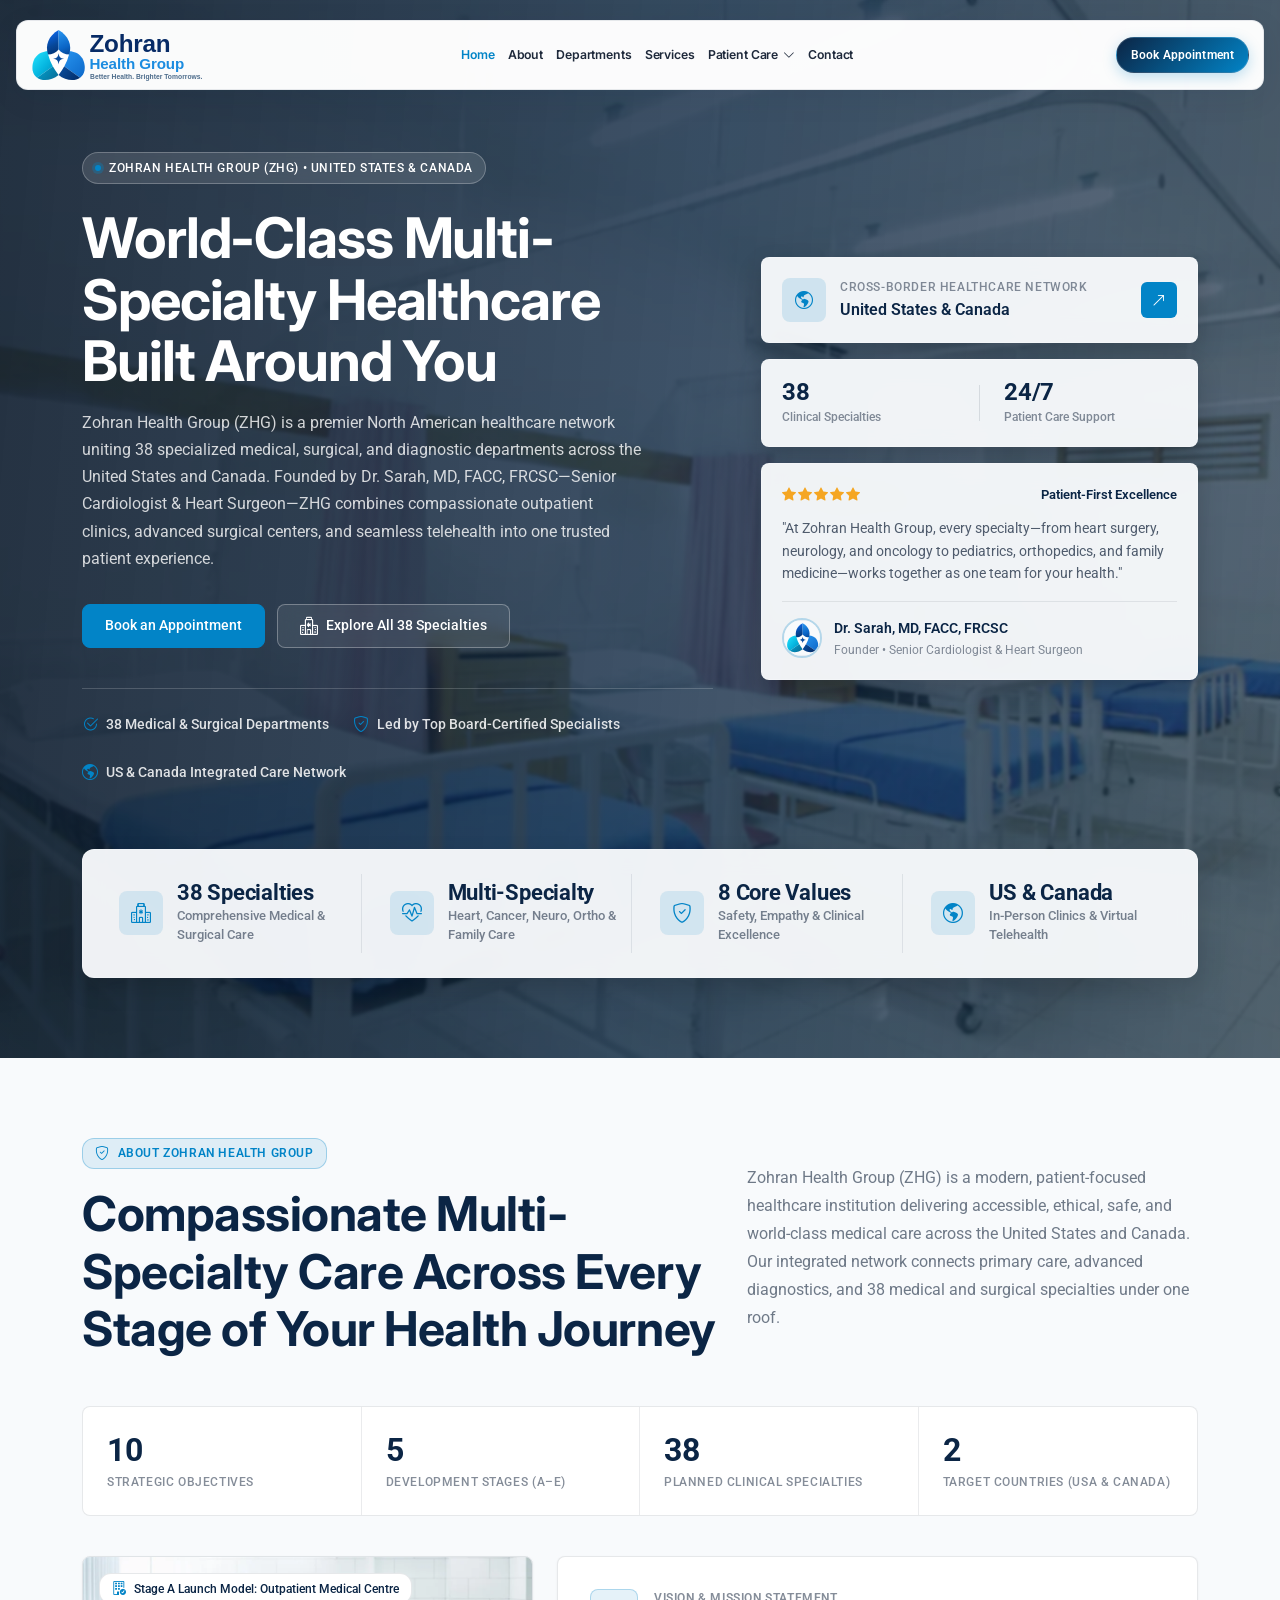
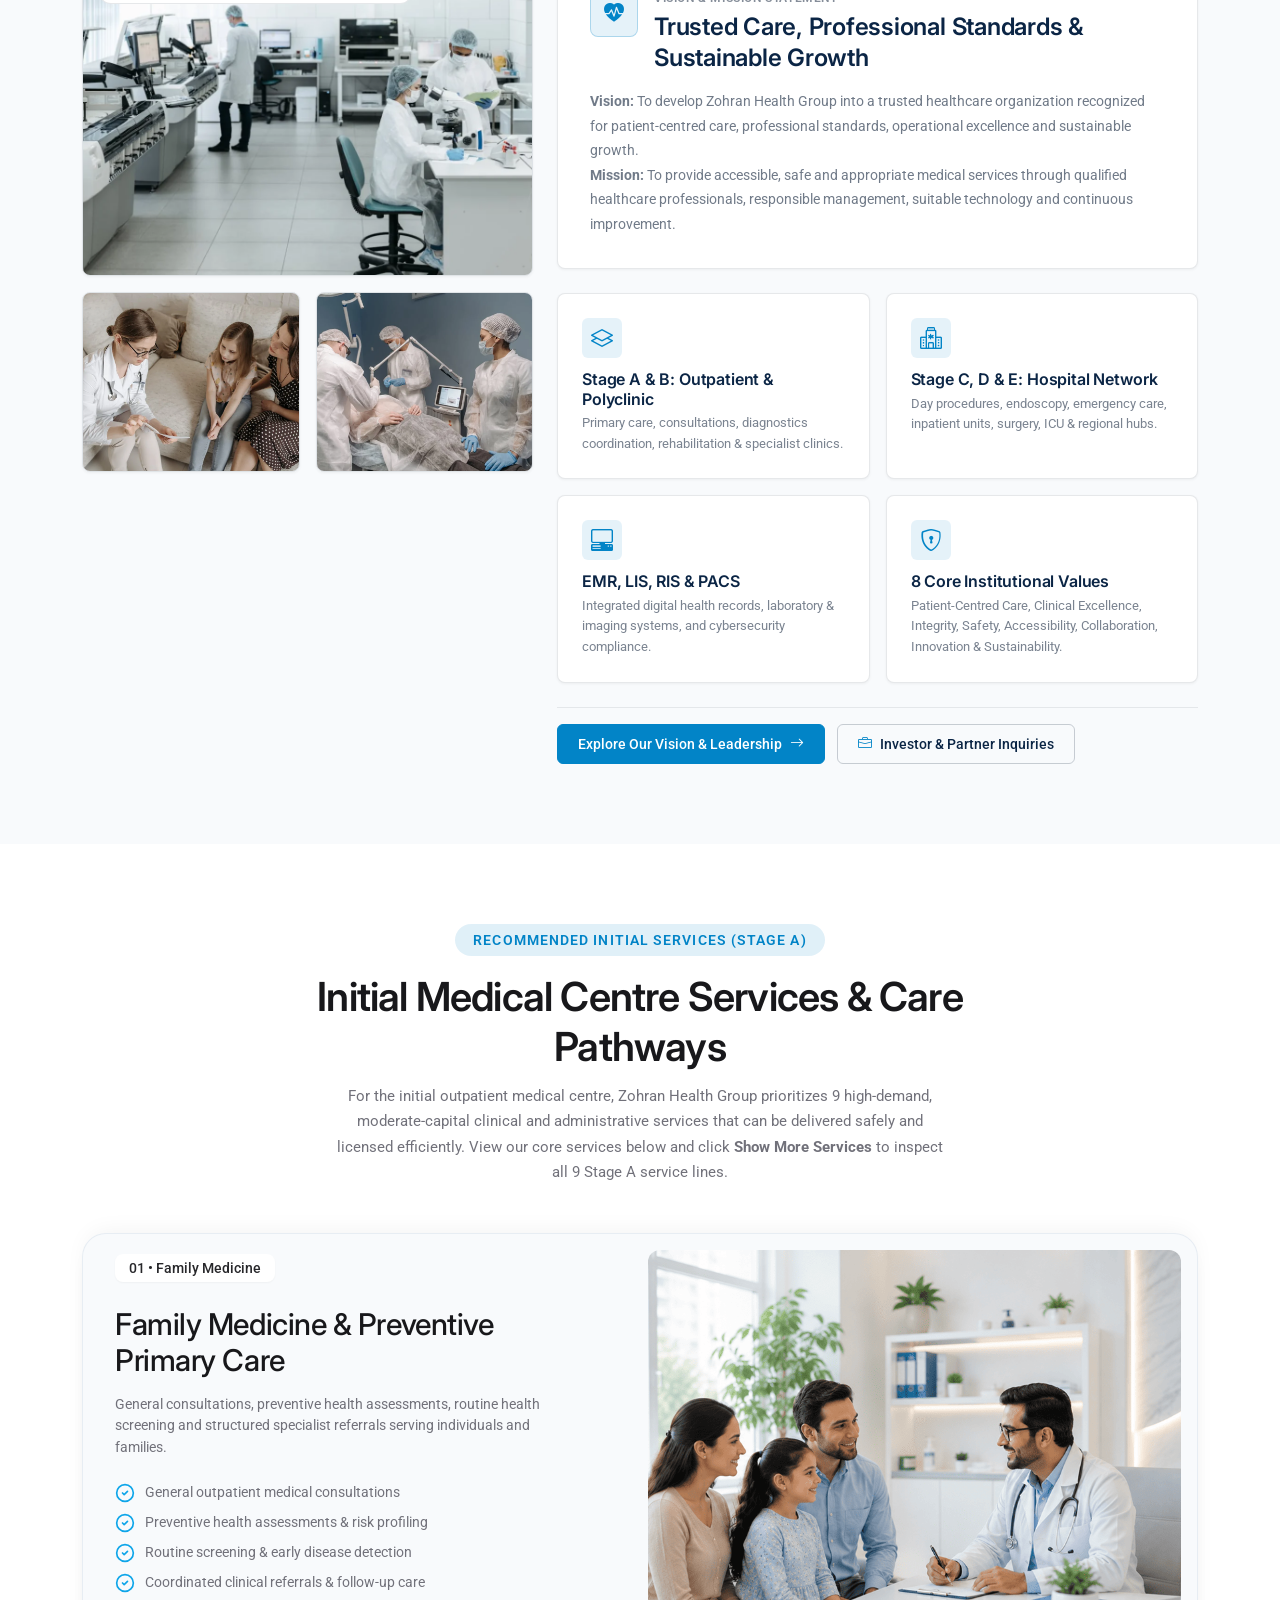
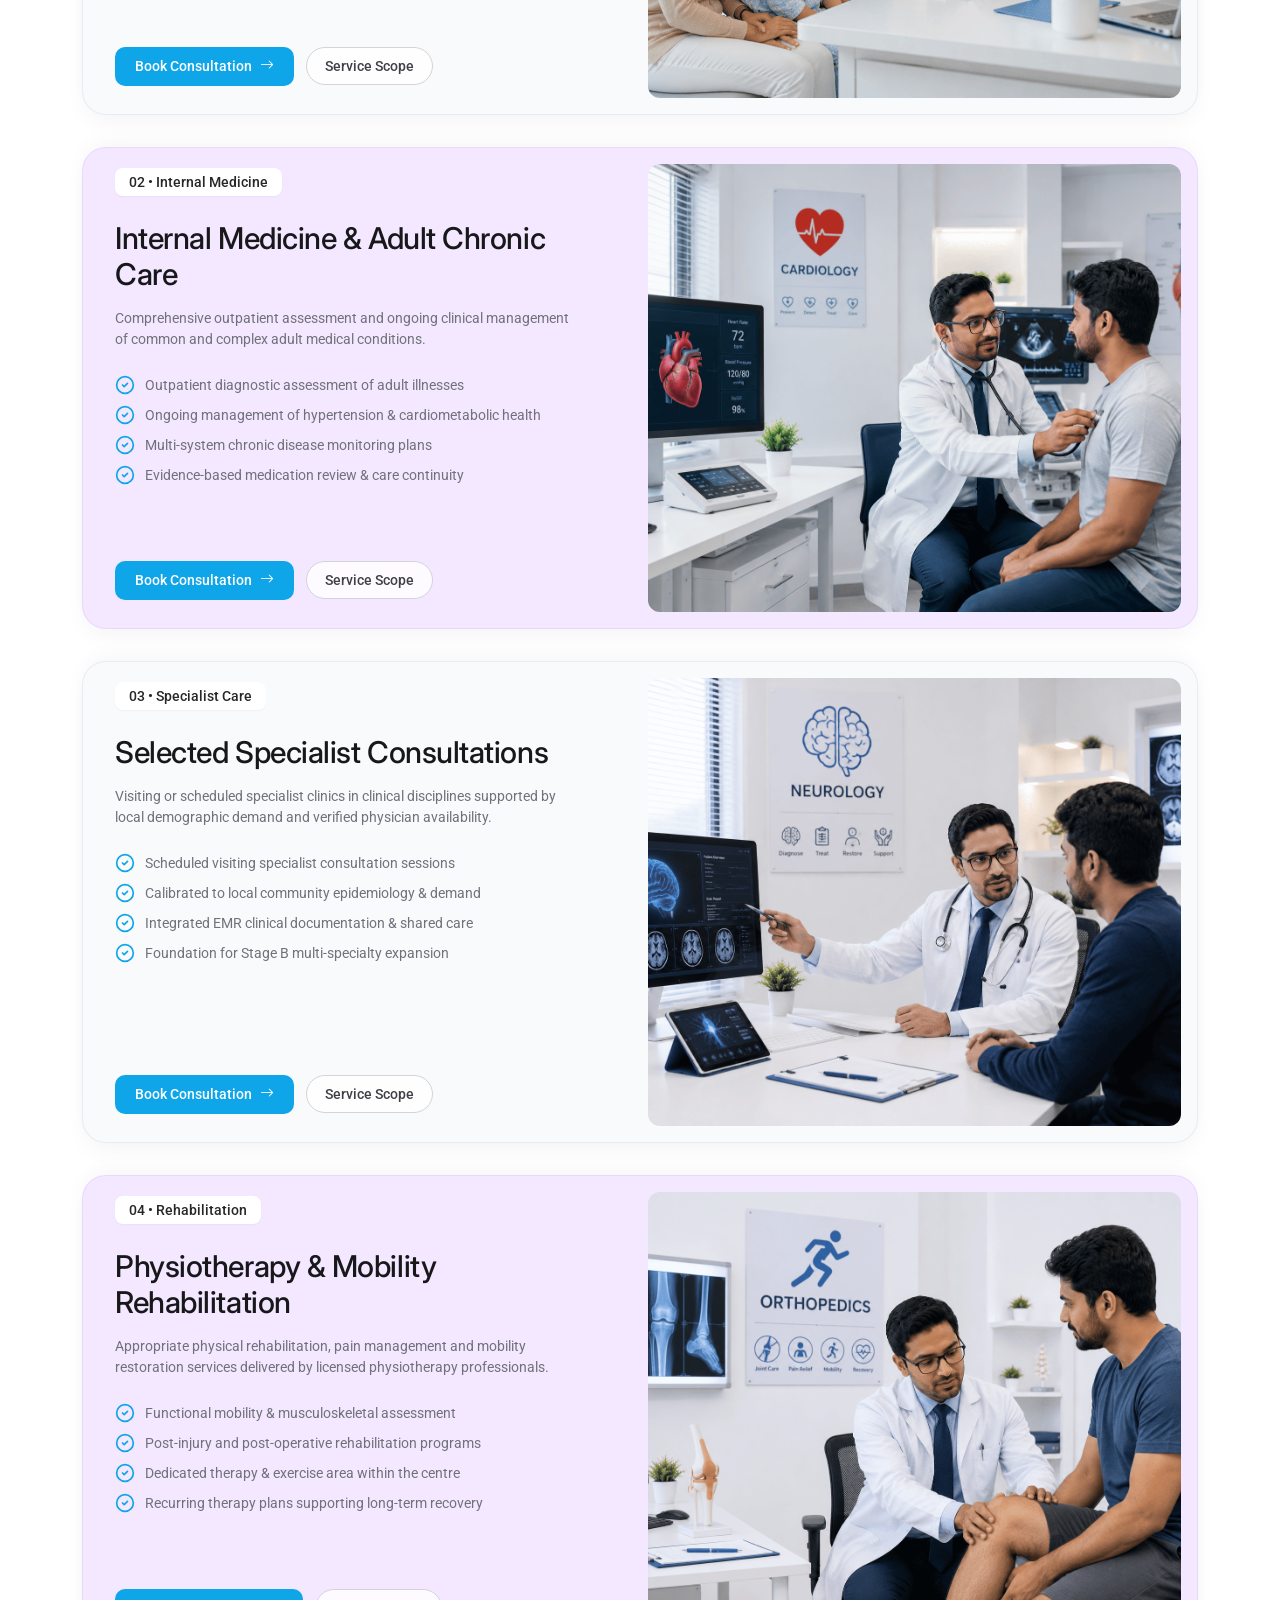
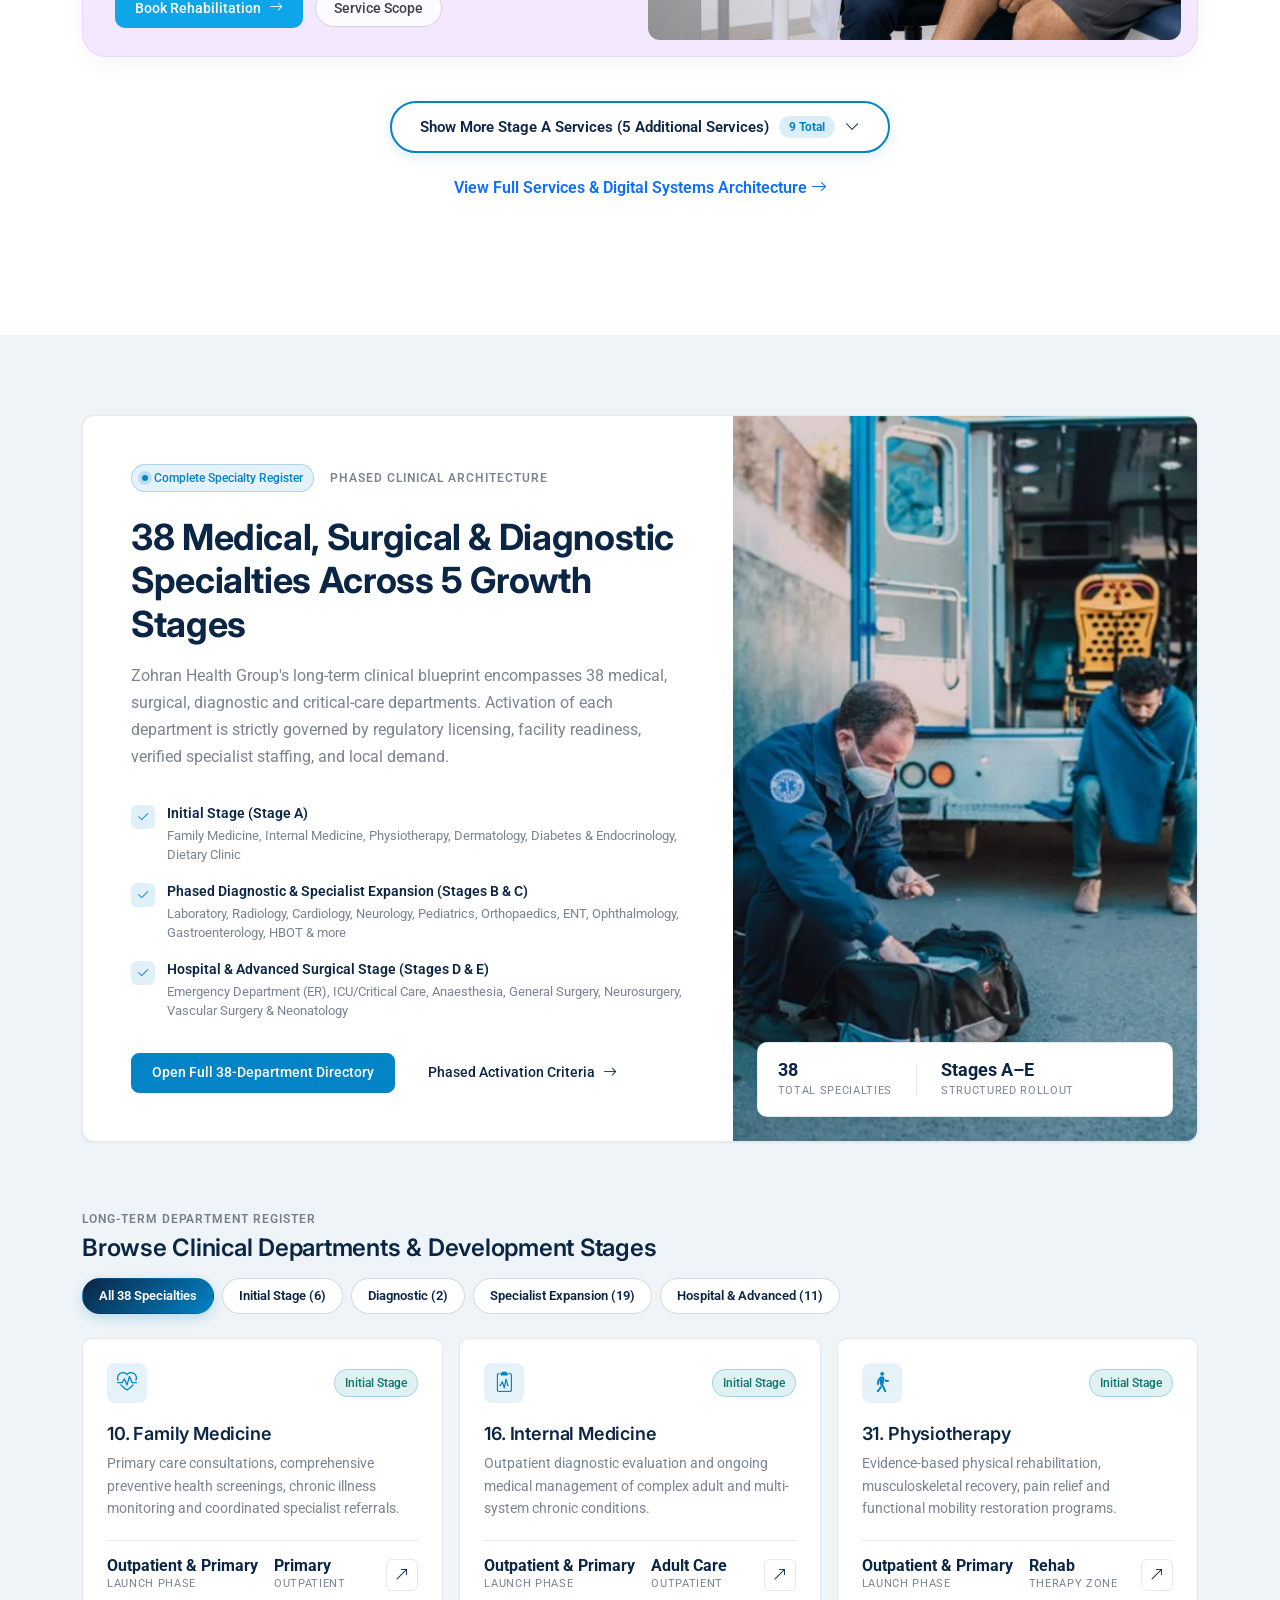
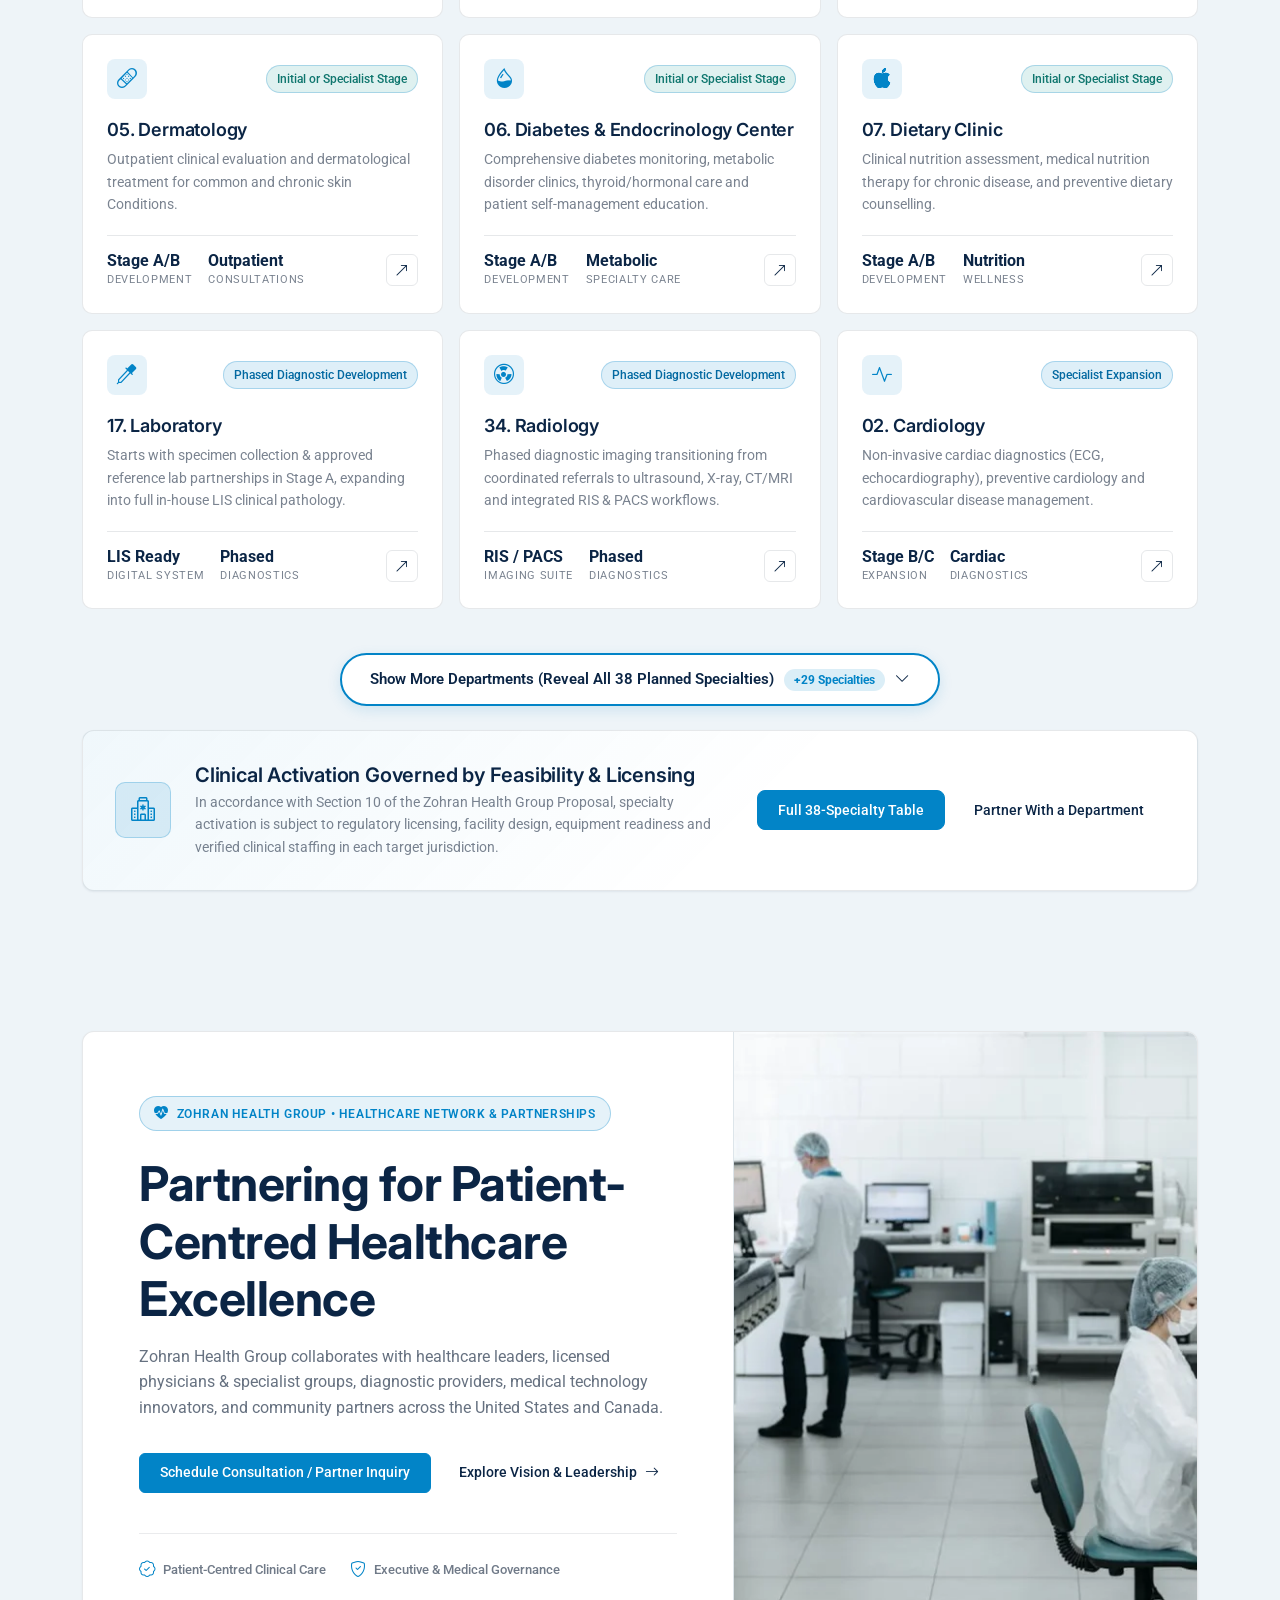
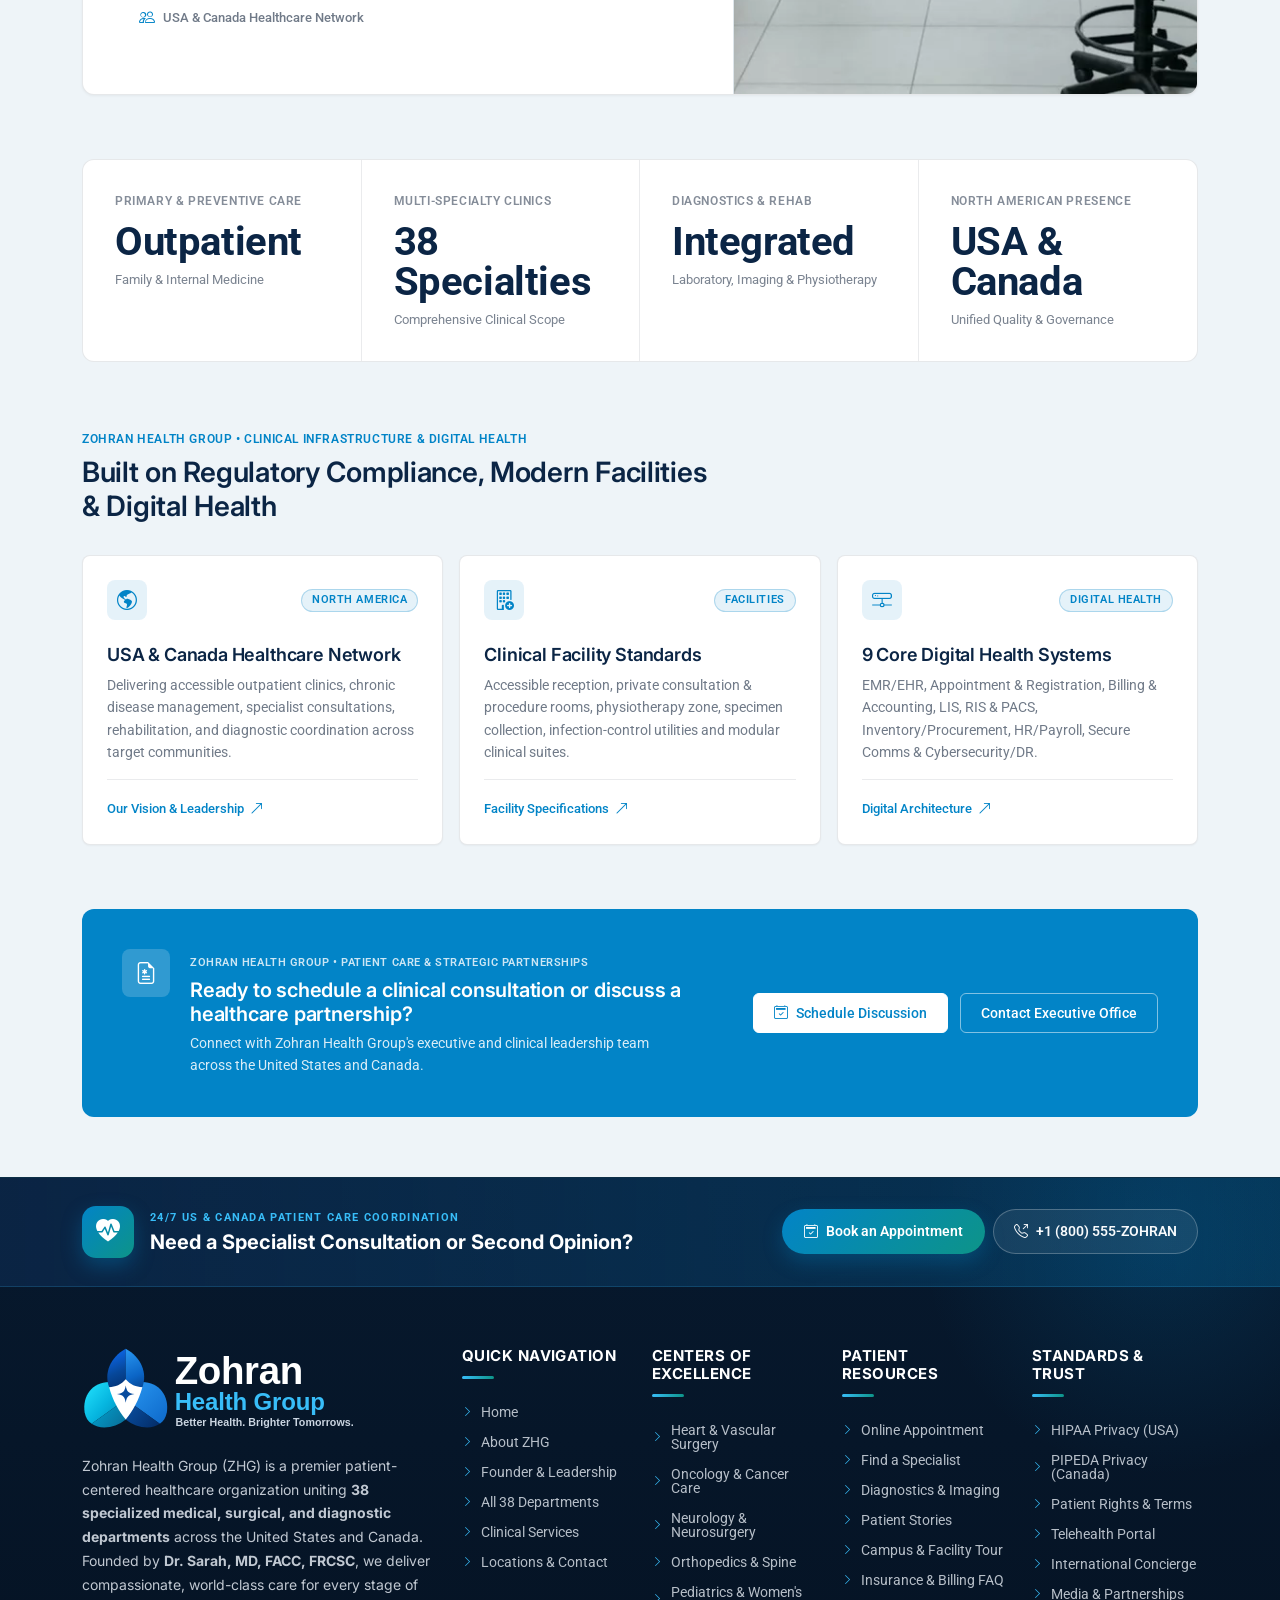
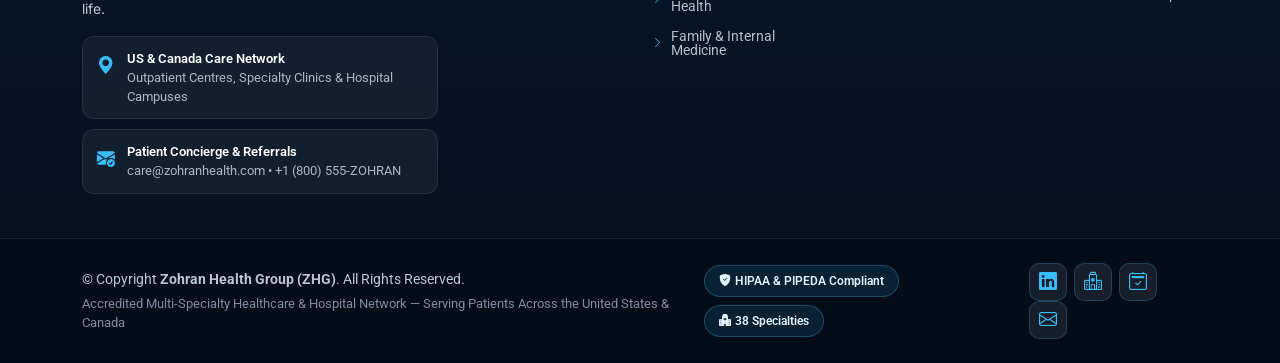
==== commit f3cad92c: "Add looping hospital background video with opacity overlay and ZHG hero text on home page, and upgra" ====
--- a/index.html
+++ b/index.html
@@ -31,143 +31,194 @@
 
 <body class="index-page">
 
-  <header id="header" class="header d-flex align-items-center fixed-top">
+    <header id="header" class="header d-flex align-items-center fixed-top">
     <div class="header-container container-fluid container-xl position-relative d-flex align-items-center justify-content-between">
 
       <a href="index.html" class="logo d-flex align-items-center me-auto me-xl-0">
         <img src="assets/img/logo-dark.svg?v=7" alt="Zohran Health Group Logo">
       </a>
 
-              <nav id="navmenu" class="navmenu">
-          <ul>
-            <li><a href="index.html" class="active">Home</a></li>
-            <li><a href="about.html">About</a></li>
-            <li><a href="departments.html">Departments</a></li>
-            <li><a href="services.html">Services</a></li>
-            <li class="dropdown"><a href="#"><span>Patient Care</span> <i class="bi bi-chevron-down toggle-dropdown"></i></a>
-              <ul>
-                <li><a href="appointment.html">Book an Appointment</a></li>
-                <li><a href="index.html#find-a-doctor">Find a Specialist</a></li>
-                <li><a href="department-details.html">Centers of Excellence</a></li>
-                <li><a href="service-details.html">Diagnostic &amp; Surgical Care</a></li>
-                <li><a href="testimonials.html">Patient Stories &amp; Outcomes</a></li>
-                <li><a href="gallery.html">Facilities &amp; Campus Tour</a></li>
-                <li><a href="faq.html">Patient &amp; Insurance FAQ</a></li>
-              </ul>
-            </li>
-            <li><a href="contact.html">Contact</a></li>
-          </ul>
-          <i class="mobile-nav-toggle d-xl-none bi bi-list"></i>
-        </nav>
-
-      <a class="btn-getstarted" href="appointment.html">Partner / Book Visit</a>
+      <nav id="navmenu" class="navmenu">
+        <ul>
+          <li><a href="index.html" class="active">Home</a></li>
+          <li><a href="about.html">About</a></li>
+          <li><a href="departments.html">Departments</a></li>
+          <li><a href="services.html">Services</a></li>
+          <li class="dropdown"><a href="#"><span>Patient Care</span> <i class="bi bi-chevron-down toggle-dropdown"></i></a>
+            <ul>
+              <li><a href="appointment.html">Book an Appointment</a></li>
+              <li><a href="index.html#find-a-doctor">Find a Specialist</a></li>
+              <li><a href="department-details.html">Centers of Excellence</a></li>
+              <li><a href="service-details.html">Diagnostic &amp; Surgical Care</a></li>
+              <li><a href="testimonials.html">Patient Stories &amp; Outcomes</a></li>
+              <li><a href="gallery.html">Facilities &amp; Campus Tour</a></li>
+              <li><a href="faq.html">Patient &amp; Insurance FAQ</a></li>
+            </ul>
+          </li>
+          <li><a href="contact.html">Contact</a></li>
+        </ul>
+        <i class="mobile-nav-toggle d-xl-none bi bi-list"></i>
+      </nav>
+
+      <a class="btn-getstarted" href="appointment.html">Book Appointment</a>
 
     </div>
   </header>
 
   <main class="main">
 
-        <!-- Hero Section -->
+            <!-- Hero Section with Looping Hospital Video Background & Opacity Overlay -->
     <section id="hero" class="hero section">
 
+      <div class="hero-slider hero-video-wrapper">
+        <video class="hero-bg-video" autoplay loop muted playsinline preload="auto" poster="assets/img/health/showcase-1.webp">
+          <source src="assets/video/hospital-hero.mp4" type="video/mp4">
+          <source src="https://assets.mixkit.co/videos/preview/mixkit-doctors-walking-in-a-hospital-corridor-41442-large.mp4" type="video/mp4">
+          <source src="https://cdn.pixabay.com/video/2020/05/25/40130-424930032_large.mp4" type="video/mp4">
+        </video>
+        <div class="slide-overlay zhg-video-overlay"></div>
+      </div><!-- End Hero Video Background -->
+
       <div class="container" data-aos="fade-up" data-aos-delay="100">
-
-        <div class="row align-items-center">
-          <div class="col-lg-6">
+        <div class="row align-items-center g-5">
+
+          <!-- Left Side Text Regarding Zohran Health Group (ZHG) -->
+          <div class="col-lg-7" data-aos="fade-up" data-aos-delay="150">
             <div class="hero-content">
-              <div class="trust-badges mb-4" data-aos="fade-right" data-aos-delay="200">
-                <div class="badge-item">
-                  <i class="bi bi-shield-check"></i>
-                  <span>US &amp; Canada Accredited Network</span>
-                </div>
-                <div class="badge-item">
+              <span class="hero-badge">
+                <span class="badge-dot"></span>
+                Zohran Health Group (ZHG) • United States &amp; Canada
+              </span>
+
+              <h1 class="hero-headline">World-Class Multi-Specialty Healthcare Built Around You</h1>
+              <p class="hero-subtext">Zohran Health Group (ZHG) is a premier North American healthcare network uniting 38 specialized medical, surgical, and diagnostic departments across the United States and Canada. Founded by Dr. Sarah, MD, FACC, FRCSC—Senior Cardiologist &amp; Heart Surgeon—ZHG combines compassionate outpatient clinics, advanced surgical centers, and seamless telehealth into one trusted patient experience.</p>
+
+              <div class="action-row">
+                <a href="appointment.html" class="btn btn-solid">Book an Appointment</a>
+                <a href="departments.html" class="btn btn-outline">
                   <i class="bi bi-hospital"></i>
-                  <span>38 Medical &amp; Surgical Specialties</span>
-                </div>
-                <div class="badge-item">
-                  <i class="bi bi-heart-pulse-fill"></i>
-                  <span>Founded by Dr. Sarah, MD, FACC</span>
-                </div>
-              </div>
-
-              <h1 data-aos="fade-right" data-aos-delay="300">
-                World-Class <span class="highlight">Multi-Specialty Healthcare</span> Across the US &amp; Canada
-              </h1>
-
-              <p class="hero-description" data-aos="fade-right" data-aos-delay="400">
-                Welcome to Zohran Health Group—where 38 specialized medical, surgical, and diagnostic departments unite to care for you and your family. From cardiology and heart surgery to oncology, neurology, orthopedics, pediatrics, and primary care, experience seamless in-person and virtual healthcare across North America.
-              </p>
-
-              <div class="hero-stats mb-4" data-aos="fade-right" data-aos-delay="500">
-                <div class="stat-item">
-                  <h3><span data-purecounter-start="0" data-purecounter-end="38" data-purecounter-duration="2" class="purecounter"></span></h3>
-                  <p>Clinical Specialties</p>
-                </div>
-                <div class="stat-item">
-                  <h3><span data-purecounter-start="0" data-purecounter-end="250" data-purecounter-duration="2" class="purecounter"></span>+</h3>
-                  <p>Board-Certified Specialists</p>
-                </div>
-                <div class="stat-item">
-                  <h3><span data-purecounter-start="0" data-purecounter-end="99" data-purecounter-duration="2" class="purecounter"></span>%</h3>
-                  <p>Patient Satisfaction</p>
-                </div>
-              </div>
-
-              <div class="hero-actions" data-aos="fade-right" data-aos-delay="600">
-                <a href="appointment.html" class="btn btn-primary">Book an Appointment</a>
-                <a href="departments.html" class="btn btn-outline ms-2">
-                  <i class="bi bi-grid-3x3-gap me-2"></i>Explore 38 Departments
+                  <span>Explore All 38 Specialties</span>
                 </a>
               </div>
 
-              <div class="emergency-contact" data-aos="fade-right" data-aos-delay="700">
-                <div class="emergency-icon">
-                  <i class="bi bi-telephone-fill"></i>
-                </div>
-                <div class="emergency-info">
-                  <small>24/7 US &amp; Canada Patient Care &amp; Urgent Triage</small>
-                  <strong>+1 (800) 555-ZOHRAN</strong>
-                </div>
-              </div>
-            </div>
-          </div>
-
-          <div class="col-lg-6">
-            <div class="hero-visual" data-aos="fade-left" data-aos-delay="400">
-              <div class="main-image">
-                <img src="assets/img/health/staff-10.webp" alt="Zohran Health Group Multi-Specialty Physicians &amp; Surgeons" class="img-fluid">
-                <div class="floating-card appointment-card">
-                  <div class="card-icon">
-                    <i class="bi bi-calendar-check"></i>
-                  </div>
-                  <div class="card-content">
-                    <h6>Same-Week Specialist Visits</h6>
-                    <p>In-Person &amp; Telehealth</p>
-                    <small>Across US &amp; Canadian Hubs</small>
-                  </div>
-                </div>
-                <div class="floating-card rating-card">
-                  <div class="card-content">
-                    <div class="rating-stars">
-                      <i class="bi bi-star-fill"></i>
-                      <i class="bi bi-star-fill"></i>
-                      <i class="bi bi-star-fill"></i>
-                      <i class="bi bi-star-fill"></i>
-                      <i class="bi bi-star-fill"></i>
-                    </div>
-                    <h6>38 Specialties</h6>
-                    <small>Heart • Cancer • Neuro • Ortho • Peds</small>
-                  </div>
-                </div>
-              </div>
-              <div class="background-elements">
-                <div class="element element-1"></div>
-                <div class="element element-2"></div>
-                <div class="element element-3"></div>
-              </div>
-            </div>
-          </div>
+              <ul class="meta-row">
+                <li>
+                  <a href="departments.html" class="meta-link">
+                    <i class="bi bi-check2-circle"></i>
+                    <span>38 Medical &amp; Surgical Departments</span>
+                  </a>
+                </li>
+                <li>
+                  <a href="about.html#doctors" class="meta-link">
+                    <i class="bi bi-shield-check"></i>
+                    <span>Led by Top Board-Certified Specialists</span>
+                  </a>
+                </li>
+                <li>
+                  <a href="services.html" class="meta-link">
+                    <i class="bi bi-globe-americas"></i>
+                    <span>US &amp; Canada Integrated Care Network</span>
+                  </a>
+                </li>
+              </ul>
+            </div>
+          </div><!-- End Hero Content -->
+
+          <!-- Right Side Glassmorphic ZHG Overview Stack -->
+          <div class="col-lg-5" data-aos="fade-up" data-aos-delay="250">
+            <div class="info-stack">
+
+              <div class="info-card emergency-card">
+                <div class="card-icon">
+                  <i class="bi bi-globe-americas"></i>
+                </div>
+                <div class="card-meta">
+                  <span class="card-label">Cross-Border Healthcare Network</span>
+                  <span class="card-value">United States &amp; Canada</span>
+                </div>
+                <a href="about.html" class="card-action" aria-label="About Zohran Health Group">
+                  <i class="bi bi-arrow-up-right"></i>
+                </a>
+              </div><!-- End Emergency Card -->
+
+              <div class="info-card stats-card">
+                <div class="stat-cell">
+                  <span class="stat-number">38</span>
+                  <span class="stat-label">Clinical Specialties</span>
+                </div>
+                <div class="stat-divider"></div>
+                <div class="stat-cell">
+                  <span class="stat-number">24/7</span>
+                  <span class="stat-label">Patient Care Support</span>
+                </div>
+              </div><!-- End Stats Card -->
+
+              <div class="info-card review-card">
+                <div class="review-header">
+                  <div class="review-rating">
+                    <i class="bi bi-star-fill"></i>
+                    <i class="bi bi-star-fill"></i>
+                    <i class="bi bi-star-fill"></i>
+                    <i class="bi bi-star-fill"></i>
+                    <i class="bi bi-star-fill"></i>
+                  </div>
+                  <span class="review-score">Patient-First Excellence</span>
+                </div>
+                <p class="review-quote">"At Zohran Health Group, every specialty—from heart surgery, neurology, and oncology to pediatrics, orthopedics, and family medicine—works together as one team for your health."</p>
+                <div class="review-author">
+                  <span class="author-avatar">
+                    <img src="assets/img/logo-emblem.svg?v=7" alt="Zohran Health Group Emblem" loading="lazy">
+                  </span>
+                  <div class="author-info">
+                    <span class="author-name">Dr. Sarah, MD, FACC, FRCSC</span>
+                    <span class="author-role">Founder • Senior Cardiologist &amp; Heart Surgeon</span>
+                  </div>
+                </div>
+              </div><!-- End Review Card -->
+
+            </div>
+          </div><!-- End Info Stack -->
+
         </div>
+
+        <div class="metrics-bar" data-aos="fade-up" data-aos-delay="300">
+          <div class="metric-item">
+            <div class="metric-icon">
+              <i class="bi bi-hospital"></i>
+            </div>
+            <div class="metric-text">
+              <span class="metric-number">38 Specialties</span>
+              <span class="metric-label">Comprehensive Medical &amp; Surgical Care</span>
+            </div>
+          </div>
+          <div class="metric-item">
+            <div class="metric-icon">
+              <i class="bi bi-heart-pulse"></i>
+            </div>
+            <div class="metric-text">
+              <span class="metric-number">Multi-Specialty</span>
+              <span class="metric-label">Heart, Cancer, Neuro, Ortho &amp; Family Care</span>
+            </div>
+          </div>
+          <div class="metric-item">
+            <div class="metric-icon">
+              <i class="bi bi-shield-check"></i>
+            </div>
+            <div class="metric-text">
+              <span class="metric-number">8 Core Values</span>
+              <span class="metric-label">Safety, Empathy &amp; Clinical Excellence</span>
+            </div>
+          </div>
+          <div class="metric-item">
+            <div class="metric-icon">
+              <i class="bi bi-globe-americas"></i>
+            </div>
+            <div class="metric-text">
+              <span class="metric-number">US &amp; Canada</span>
+              <span class="metric-label">In-Person Clinics &amp; Virtual Telehealth</span>
+            </div>
+          </div>
+        </div><!-- End Metrics Bar -->
 
       </div>
 
@@ -184,10 +235,10 @@
               <i class="bi bi-shield-check"></i>
               About Zohran Health Group
             </span>
-            <h2 class="display-heading">Disciplined Phased Development from Outpatient Centre to Hospital Network</h2>
+            <h2 class="display-heading">Compassionate Multi-Specialty Care Across Every Stage of Your Health Journey</h2>
           </div>
           <div class="col-lg-5" data-aos="fade-up" data-aos-delay="150">
-            <p class="intro-copy">Zohran Health Group is envisioned as a modern, patient-focused healthcare organization committed to delivering accessible, ethical, safe and high-quality medical services. Rather than beginning with an overly large facility, the project launches with a right-sized outpatient medical centre and scales progressively with demand and licensing.</p>
+            <p class="intro-copy">Zohran Health Group (ZHG) is a modern, patient-focused healthcare institution delivering accessible, ethical, safe, and world-class medical care across the United States and Canada. Our integrated network connects primary care, advanced diagnostics, and 38 medical and surgical specialties under one roof.</p>
           </div>
         </div><!-- End Heading Block -->
 
@@ -1654,126 +1705,141 @@
 
   </main>
 
-    <footer id="footer" class="footer-16 footer position-relative">
-
-    <div class="container">
-
-      <div class="footer-main" data-aos="fade-up" data-aos-delay="100">
-        <div class="row align-items-start">
-
-          <div class="col-lg-5">
-            <div class="brand-section">
-              <a href="index.html" class="logo d-flex align-items-center mb-4">
-                <span class="sitename">Zohran Health Group</span>
+      <footer id="footer" class="footer dark-background zhg-luxury-footer">
+
+    <!-- Top Executive Patient Care & Cross-Border Ribbon -->
+    <div class="zhg-footer-ribbon">
+      <div class="container">
+        <div class="row align-items-center gy-3">
+          <div class="col-lg-7">
+            <div class="d-flex align-items-center gap-3">
+              <div class="ribbon-icon">
+                <i class="bi bi-heart-pulse-fill"></i>
+              </div>
+              <div>
+                <span class="ribbon-eyebrow">24/7 US &amp; CANADA PATIENT CARE COORDINATION</span>
+                <h3 class="ribbon-title mb-0">Need a Specialist Consultation or Second Opinion?</h3>
+              </div>
+            </div>
+          </div>
+          <div class="col-lg-5 text-lg-end">
+            <div class="d-flex flex-wrap gap-2 justify-content-lg-end">
+              <a href="appointment.html" class="zhg-footer-btn-primary">
+                <i class="bi bi-calendar2-check me-2"></i>Book an Appointment
               </a>
-              <p class="brand-description">Delivering compassionate, world-class multi-specialty healthcare across the United States and Canada—uniting 38 specialized medical and surgical departments under one patient-first network.</p>
-
-              <div class="contact-info mt-5">
-                <div class="contact-item">
-                  <i class="bi bi-geo-alt"></i>
-                  <span>Multi-Specialty Medical Campuses &amp; Telehealth Network Across the US &amp; Canada</span>
-                </div>
-                <div class="contact-item">
-                  <i class="bi bi-telephone"></i>
-                  <span>+1 (800) 555-ZOHRAN • 24/7 Patient Coordination</span>
-                </div>
-                <div class="contact-item">
-                  <i class="bi bi-envelope"></i>
-                  <span>care@zohranhealth.com</span>
-                </div>
-              </div>
-            </div>
-          </div>
-
-          <div class="col-lg-7">
-            <div class="footer-nav-wrapper">
-              <div class="row">
-
-                <div class="col-6 col-lg-3">
-                  <div class="nav-column">
-                    <h6>About Us</h6>
-                    <nav class="footer-nav">
-                      <a href="about.html">Our Vision &amp; Mission</a>
-                      <a href="about.html#doctors">Founder &amp; Leadership</a>
-                      <a href="testimonials.html">Patient Stories</a>
-                      <a href="gallery.html">Hospital Facilities</a>
-                      <a href="contact.html">Locations &amp; Contact</a>
-                    </nav>
-                  </div>
-                </div>
-
-                <div class="col-6 col-lg-3">
-                  <div class="nav-column">
-                    <h6>Departments</h6>
-                    <nav class="footer-nav">
-                      <a href="departments.html">All 38 Specialties</a>
-                      <a href="department-details.html">Heart &amp; Vascular</a>
-                      <a href="department-details.html">Neurology &amp; Spine</a>
-                      <a href="department-details.html">Oncology &amp; Cancer Care</a>
-                      <a href="department-details.html">Orthopedics &amp; Pediatrics</a>
-                    </nav>
-                  </div>
-                </div>
-
-                <div class="col-6 col-lg-3">
-                  <div class="nav-column">
-                    <h6>Patient Services</h6>
-                    <nav class="footer-nav">
-                      <a href="services.html">Clinical Services</a>
-                      <a href="service-details.html">Diagnostics &amp; Imaging</a>
-                      <a href="appointment.html">Book an Appointment</a>
-                      <a href="index.html#find-a-doctor">Find a Specialist</a>
-                      <a href="faq.html">Insurance &amp; Billing FAQ</a>
-                    </nav>
-                  </div>
-                </div>
-
-                <div class="col-6 col-lg-3">
-                  <div class="nav-column">
-                    <h6>Patient Support</h6>
-                    <nav class="footer-nav">
-                      <a href="appointment.html">Virtual Telehealth</a>
-                      <a href="appointment.html">Second Opinions</a>
-                      <a href="contact.html">US &amp; Canada Travel Care</a>
-                      <a href="privacy.html">Privacy Policy</a>
-                      <a href="terms.html">Terms of Service</a>
-                    </nav>
-                  </div>
-                </div>
-
-              </div>
-            </div>
-          </div>
-
+              <a href="contact.html" class="zhg-footer-btn-outline">
+                <i class="bi bi-telephone-outbound me-2"></i>+1 (800) 555-ZOHRAN
+              </a>
+            </div>
+          </div>
         </div>
       </div>
-
     </div>
 
-    <div class="footer-bottom">
+    <div class="footer-top">
       <div class="container">
-        <div class="bottom-content" data-aos="fade-up" data-aos-delay="300">
-          <div class="row align-items-center">
-
-            <div class="col-lg-6">
-              <div class="copyright">
-                <p>© <span class="sitename">Zohran Health Group</span>. All rights reserved. Serving patients across the United States &amp; Canada.</p>
-              </div>
-            </div>
-
-            <div class="col-lg-6">
-              <div class="legal-links">
-                <a href="privacy.html">Privacy Policy</a>
-                <a href="terms.html">Terms of Service</a>
-                <a href="faq.html">Patient FAQ</a>
-                <div class="credits">
-                  Multi-Specialty Healthcare Network
-                </div>
-              </div>
-            </div>
-
-          </div>
+        <div class="row gy-4">
+          <div class="col-lg-4 col-md-12 footer-about">
+            <a href="index.html" class="logo d-flex align-items-center">
+              <img src="assets/img/logo-white.svg?v=7" alt="Zohran Health Group">
+            </a>
+            <p class="mt-3 mb-3" style="color: rgba(226, 232, 240, 0.85); line-height: 1.7;">
+              Zohran Health Group (ZHG) is a premier patient-centered healthcare organization uniting <strong>38 specialized medical, surgical, and diagnostic departments</strong> across the United States and Canada. Founded by <strong>Dr. Sarah, MD, FACC, FRCSC</strong>, we deliver compassionate, world-class care for every stage of life.
+            </p>
+            <div class="zhg-footer-contact-cards">
+              <div class="contact-pill">
+                <i class="bi bi-geo-alt-fill"></i>
+                <div>
+                  <strong>US &amp; Canada Care Network</strong>
+                  <span>Outpatient Centres, Specialty Clinics &amp; Hospital Campuses</span>
+                </div>
+              </div>
+              <div class="contact-pill">
+                <i class="bi bi-envelope-check-fill"></i>
+                <div>
+                  <strong>Patient Concierge &amp; Referrals</strong>
+                  <span>care@zohranhealth.com • +1 (800) 555-ZOHRAN</span>
+                </div>
+              </div>
+            </div>
+          </div>
+
+          <div class="col-lg-2 col-6 footer-links">
+            <h4>Quick Navigation</h4>
+            <ul>
+              <li><i class="bi bi-chevron-right"></i> <a href="index.html">Home</a></li>
+              <li><i class="bi bi-chevron-right"></i> <a href="about.html">About ZHG</a></li>
+              <li><i class="bi bi-chevron-right"></i> <a href="about.html#doctors">Founder &amp; Leadership</a></li>
+              <li><i class="bi bi-chevron-right"></i> <a href="departments.html">All 38 Departments</a></li>
+              <li><i class="bi bi-chevron-right"></i> <a href="services.html">Clinical Services</a></li>
+              <li><i class="bi bi-chevron-right"></i> <a href="contact.html">Locations &amp; Contact</a></li>
+            </ul>
+          </div>
+
+          <div class="col-lg-2 col-6 footer-links">
+            <h4>Centers of Excellence</h4>
+            <ul>
+              <li><i class="bi bi-chevron-right"></i> <a href="department-details.html">Heart &amp; Vascular Surgery</a></li>
+              <li><i class="bi bi-chevron-right"></i> <a href="department-details.html">Oncology &amp; Cancer Care</a></li>
+              <li><i class="bi bi-chevron-right"></i> <a href="department-details.html">Neurology &amp; Neurosurgery</a></li>
+              <li><i class="bi bi-chevron-right"></i> <a href="department-details.html">Orthopedics &amp; Spine</a></li>
+              <li><i class="bi bi-chevron-right"></i> <a href="department-details.html">Pediatrics &amp; Women's Health</a></li>
+              <li><i class="bi bi-chevron-right"></i> <a href="department-details.html">Family &amp; Internal Medicine</a></li>
+            </ul>
+          </div>
+
+          <div class="col-lg-2 col-6 footer-links">
+            <h4>Patient Resources</h4>
+            <ul>
+              <li><i class="bi bi-chevron-right"></i> <a href="appointment.html">Online Appointment</a></li>
+              <li><i class="bi bi-chevron-right"></i> <a href="index.html#find-a-doctor">Find a Specialist</a></li>
+              <li><i class="bi bi-chevron-right"></i> <a href="service-details.html">Diagnostics &amp; Imaging</a></li>
+              <li><i class="bi bi-chevron-right"></i> <a href="testimonials.html">Patient Stories</a></li>
+              <li><i class="bi bi-chevron-right"></i> <a href="gallery.html">Campus &amp; Facility Tour</a></li>
+              <li><i class="bi bi-chevron-right"></i> <a href="faq.html">Insurance &amp; Billing FAQ</a></li>
+            </ul>
+          </div>
+
+          <div class="col-lg-2 col-6 footer-links">
+            <h4>Standards &amp; Trust</h4>
+            <ul>
+              <li><i class="bi bi-chevron-right"></i> <a href="privacy.html">HIPAA Privacy (USA)</a></li>
+              <li><i class="bi bi-chevron-right"></i> <a href="privacy.html">PIPEDA Privacy (Canada)</a></li>
+              <li><i class="bi bi-chevron-right"></i> <a href="terms.html">Patient Rights &amp; Terms</a></li>
+              <li><i class="bi bi-chevron-right"></i> <a href="appointment.html">Telehealth Portal</a></li>
+              <li><i class="bi bi-chevron-right"></i> <a href="contact.html">International Concierge</a></li>
+              <li><i class="bi bi-chevron-right"></i> <a href="contact.html">Media &amp; Partnerships</a></li>
+            </ul>
+          </div>
+
         </div>
+      </div>
+    </div>
+
+    <div class="copyright">
+      <div class="container d-flex flex-column flex-lg-row justify-content-center justify-content-lg-between align-items-center gap-3">
+
+        <div class="d-flex flex-column align-items-center align-items-lg-start">
+          <div>
+            &copy; Copyright <strong><span>Zohran Health Group (ZHG)</span></strong>. All Rights Reserved.
+          </div>
+          <div class="credits">
+            Accredited Multi-Specialty Healthcare &amp; Hospital Network — Serving Patients Across the United States &amp; Canada
+          </div>
+        </div>
+
+        <div class="zhg-footer-badges d-flex flex-wrap align-items-center gap-2">
+          <span class="trust-pill"><i class="bi bi-shield-fill-check me-1"></i> HIPAA &amp; PIPEDA Compliant</span>
+          <span class="trust-pill"><i class="bi bi-hospital-fill me-1"></i> 38 Specialties</span>
+        </div>
+
+        <div class="social-links order-first order-lg-last mb-2 mb-lg-0">
+          <a href="contact.html" aria-label="LinkedIn"><i class="bi bi-linkedin"></i></a>
+          <a href="contact.html" aria-label="Hospital Network"><i class="bi bi-hospital"></i></a>
+          <a href="appointment.html" aria-label="Schedule Appointment"><i class="bi bi-calendar2-check"></i></a>
+          <a href="contact.html" aria-label="Email Patient Care"><i class="bi bi-envelope"></i></a>
+        </div>
+
       </div>
     </div>
 
--- a/assets/css/main.css
+++ b/assets/css/main.css
@@ -9918,3 +9918,268 @@
   margin: 0;
   line-height: 1.45;
 }
+
+
+/*--------------------------------------------------------------
+# ZHG Hero Video Background & Opacity Overlay
+--------------------------------------------------------------*/
+.hero .hero-video-wrapper {
+  position: absolute;
+  inset: 0;
+  width: 100%;
+  height: 100%;
+  z-index: 1;
+  overflow: hidden;
+  background: #06182c url("../img/health/showcase-1.webp") center center / cover no-repeat;
+}
+
+.hero .hero-bg-video {
+  position: absolute;
+  top: 50%;
+  left: 50%;
+  min-width: 100%;
+  min-height: 100%;
+  width: auto;
+  height: auto;
+  transform: translate(-50%, -50%) scale(1.03);
+  object-fit: cover;
+  z-index: 1;
+  filter: saturate(1.08) contrast(1.04);
+}
+
+.hero .hero-slider .zhg-video-overlay {
+  position: absolute;
+  inset: 0;
+  z-index: 2;
+  background: linear-gradient(
+    95deg,
+    rgba(5, 20, 38, 0.88) 0%,
+    rgba(8, 33, 61, 0.78) 52%,
+    rgba(7, 28, 52, 0.64) 100%
+  ) !important;
+  backdrop-filter: blur(1.5px);
+}
+
+/*--------------------------------------------------------------
+# ZHG Awesome Luxury Dark Medical Footer
+--------------------------------------------------------------*/
+.footer.zhg-luxury-footer {
+  background: linear-gradient(180deg, #07192e 0%, #04101f 100%) !important;
+  color: #cbd5e1 !important;
+  border-top: 1px solid rgba(56, 189, 248, 0.18);
+  position: relative;
+  overflow: hidden;
+}
+
+.footer.zhg-luxury-footer::before {
+  content: "";
+  position: absolute;
+  top: -180px;
+  right: -120px;
+  width: 480px;
+  height: 480px;
+  border-radius: 50%;
+  background: radial-gradient(circle, rgba(2, 132, 199, 0.16) 0%, transparent 70%);
+  pointer-events: none;
+}
+
+.zhg-footer-ribbon {
+  background: linear-gradient(90deg, rgba(11, 37, 69, 0.95) 0%, rgba(2, 132, 199, 0.25) 100%);
+  border-bottom: 1px solid rgba(56, 189, 248, 0.18);
+  padding: 28px 0;
+  position: relative;
+  z-index: 2;
+}
+
+.zhg-footer-ribbon .ribbon-icon {
+  width: 52px;
+  height: 52px;
+  border-radius: 14px;
+  background: linear-gradient(135deg, #0284c7 0%, #0d9488 100%);
+  color: #ffffff;
+  display: flex;
+  align-items: center;
+  justify-content: center;
+  font-size: 24px;
+  box-shadow: 0 8px 20px rgba(2, 132, 199, 0.35);
+  flex-shrink: 0;
+}
+
+.zhg-footer-ribbon .ribbon-eyebrow {
+  display: block;
+  font-size: 11px;
+  font-weight: 700;
+  letter-spacing: 0.12em;
+  color: #38bdf8;
+  text-transform: uppercase;
+  margin-bottom: 4px;
+}
+
+.zhg-footer-ribbon .ribbon-title {
+  font-size: 20px;
+  font-weight: 700;
+  color: #ffffff !important;
+}
+
+.zhg-footer-btn-primary {
+  display: inline-flex;
+  align-items: center;
+  padding: 11px 22px;
+  border-radius: 999px;
+  background: linear-gradient(135deg, #0284c7 0%, #0d9488 100%);
+  color: #ffffff !important;
+  font-weight: 600;
+  font-size: 14px;
+  box-shadow: 0 8px 20px rgba(2, 132, 199, 0.3);
+  transition: all 0.25s ease;
+}
+
+.zhg-footer-btn-primary:hover {
+  transform: translateY(-2px);
+  box-shadow: 0 12px 26px rgba(2, 132, 199, 0.45);
+  color: #ffffff !important;
+}
+
+.zhg-footer-btn-outline {
+  display: inline-flex;
+  align-items: center;
+  padding: 11px 20px;
+  border-radius: 999px;
+  background: rgba(255, 255, 255, 0.07);
+  border: 1px solid rgba(255, 255, 255, 0.24);
+  color: #f8fafc !important;
+  font-weight: 600;
+  font-size: 14px;
+  transition: all 0.25s ease;
+}
+
+.zhg-footer-btn-outline:hover {
+  background: rgba(255, 255, 255, 0.16);
+  border-color: #38bdf8;
+  color: #ffffff !important;
+}
+
+.footer.zhg-luxury-footer .footer-top {
+  background: transparent !important;
+  padding: 60px 0 44px;
+  position: relative;
+  z-index: 2;
+}
+
+.footer.zhg-luxury-footer h4 {
+  color: #ffffff !important;
+  font-size: 15px;
+  font-weight: 700;
+  letter-spacing: 0.03em;
+  text-transform: uppercase;
+  padding-bottom: 14px;
+  margin-bottom: 18px;
+}
+
+.footer.zhg-luxury-footer h4::after {
+  width: 32px;
+  height: 2.5px;
+  background: linear-gradient(90deg, #38bdf8, #0d9488);
+  border-radius: 2px;
+}
+
+.footer.zhg-luxury-footer .footer-links ul li {
+  padding: 8px 0;
+}
+
+.footer.zhg-luxury-footer .footer-links ul i {
+  color: #38bdf8;
+  font-size: 11px;
+  margin-right: 6px;
+  transition: transform 0.2s ease;
+}
+
+.footer.zhg-luxury-footer .footer-links ul a {
+  color: rgba(226, 232, 240, 0.8) !important;
+  font-size: 14px;
+  transition: all 0.2s ease;
+}
+
+.footer.zhg-luxury-footer .footer-links ul a:hover {
+  color: #38bdf8 !important;
+  transform: translateX(3px);
+}
+
+.zhg-footer-contact-cards {
+  display: flex;
+  flex-direction: column;
+  gap: 10px;
+  margin-top: 16px;
+}
+
+.zhg-footer-contact-cards .contact-pill {
+  display: flex;
+  align-items: flex-start;
+  gap: 12px;
+  padding: 12px 14px;
+  border-radius: 12px;
+  background: rgba(255, 255, 255, 0.05);
+  border: 1px solid rgba(148, 163, 184, 0.14);
+}
+
+.zhg-footer-contact-cards .contact-pill i {
+  color: #38bdf8;
+  font-size: 18px;
+  margin-top: 2px;
+}
+
+.zhg-footer-contact-cards .contact-pill strong {
+  display: block;
+  color: #ffffff;
+  font-size: 13px;
+  font-weight: 600;
+}
+
+.zhg-footer-contact-cards .contact-pill span {
+  display: block;
+  color: rgba(226, 232, 240, 0.75);
+  font-size: 12.5px;
+}
+
+.footer.zhg-luxury-footer .copyright {
+  border-top: 1px solid rgba(148, 163, 184, 0.14);
+  padding: 24px 0;
+  background: rgba(2, 8, 18, 0.55);
+  color: rgba(226, 232, 240, 0.85);
+}
+
+.footer.zhg-luxury-footer .credits {
+  color: rgba(148, 163, 184, 0.85);
+  font-size: 12.5px;
+}
+
+.zhg-footer-badges .trust-pill {
+  display: inline-flex;
+  align-items: center;
+  padding: 6px 14px;
+  border-radius: 999px;
+  font-size: 12px;
+  font-weight: 600;
+  background: rgba(56, 189, 248, 0.12);
+  border: 1px solid rgba(56, 189, 248, 0.28);
+  color: #e0f2fe;
+}
+
+.footer.zhg-luxury-footer .social-links a {
+  background: rgba(255, 255, 255, 0.08);
+  color: #38bdf8;
+  border: 1px solid rgba(56, 189, 248, 0.22);
+  border-radius: 10px;
+  width: 38px;
+  height: 38px;
+  display: inline-flex;
+  align-items: center;
+  justify-content: center;
+}
+
+.footer.zhg-luxury-footer .social-links a:hover {
+  background: linear-gradient(135deg, #0284c7 0%, #0d9488 100%);
+  color: #ffffff;
+  border-color: transparent;
+  transform: translateY(-2px);
+}
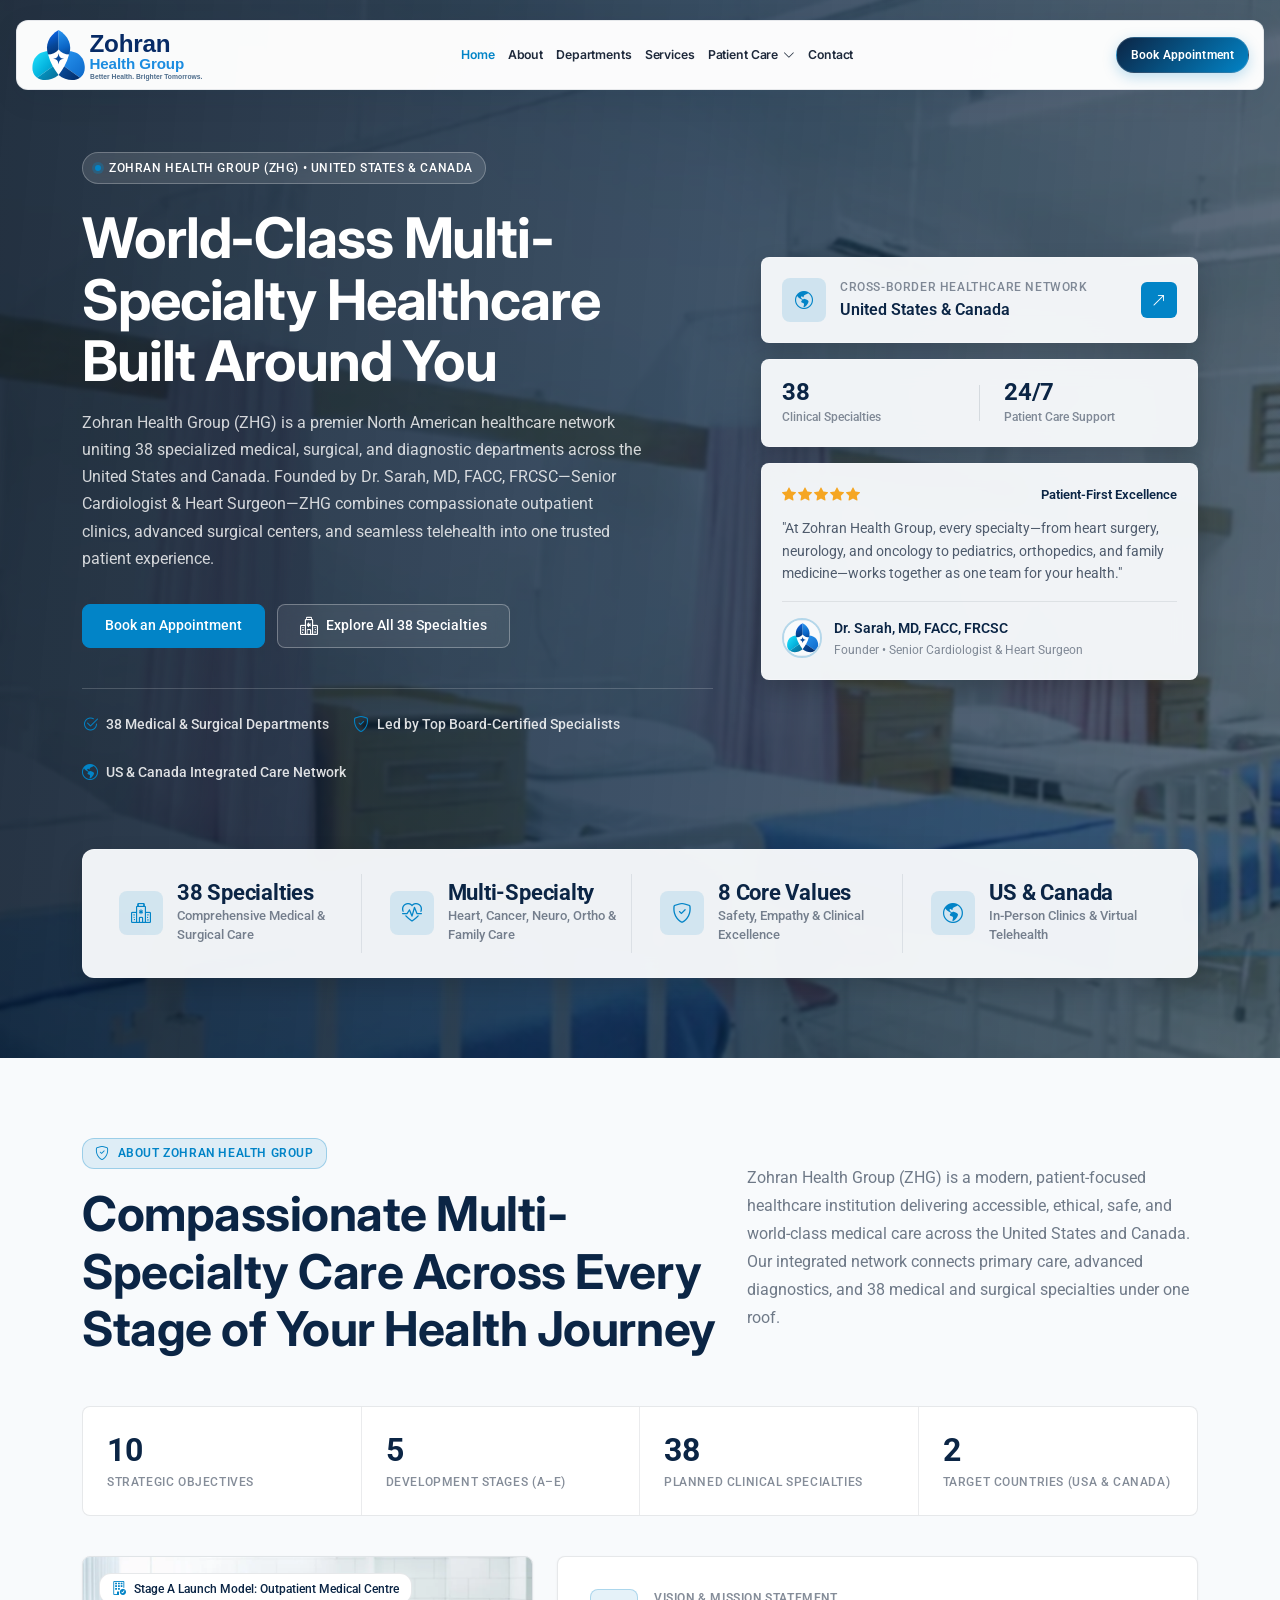
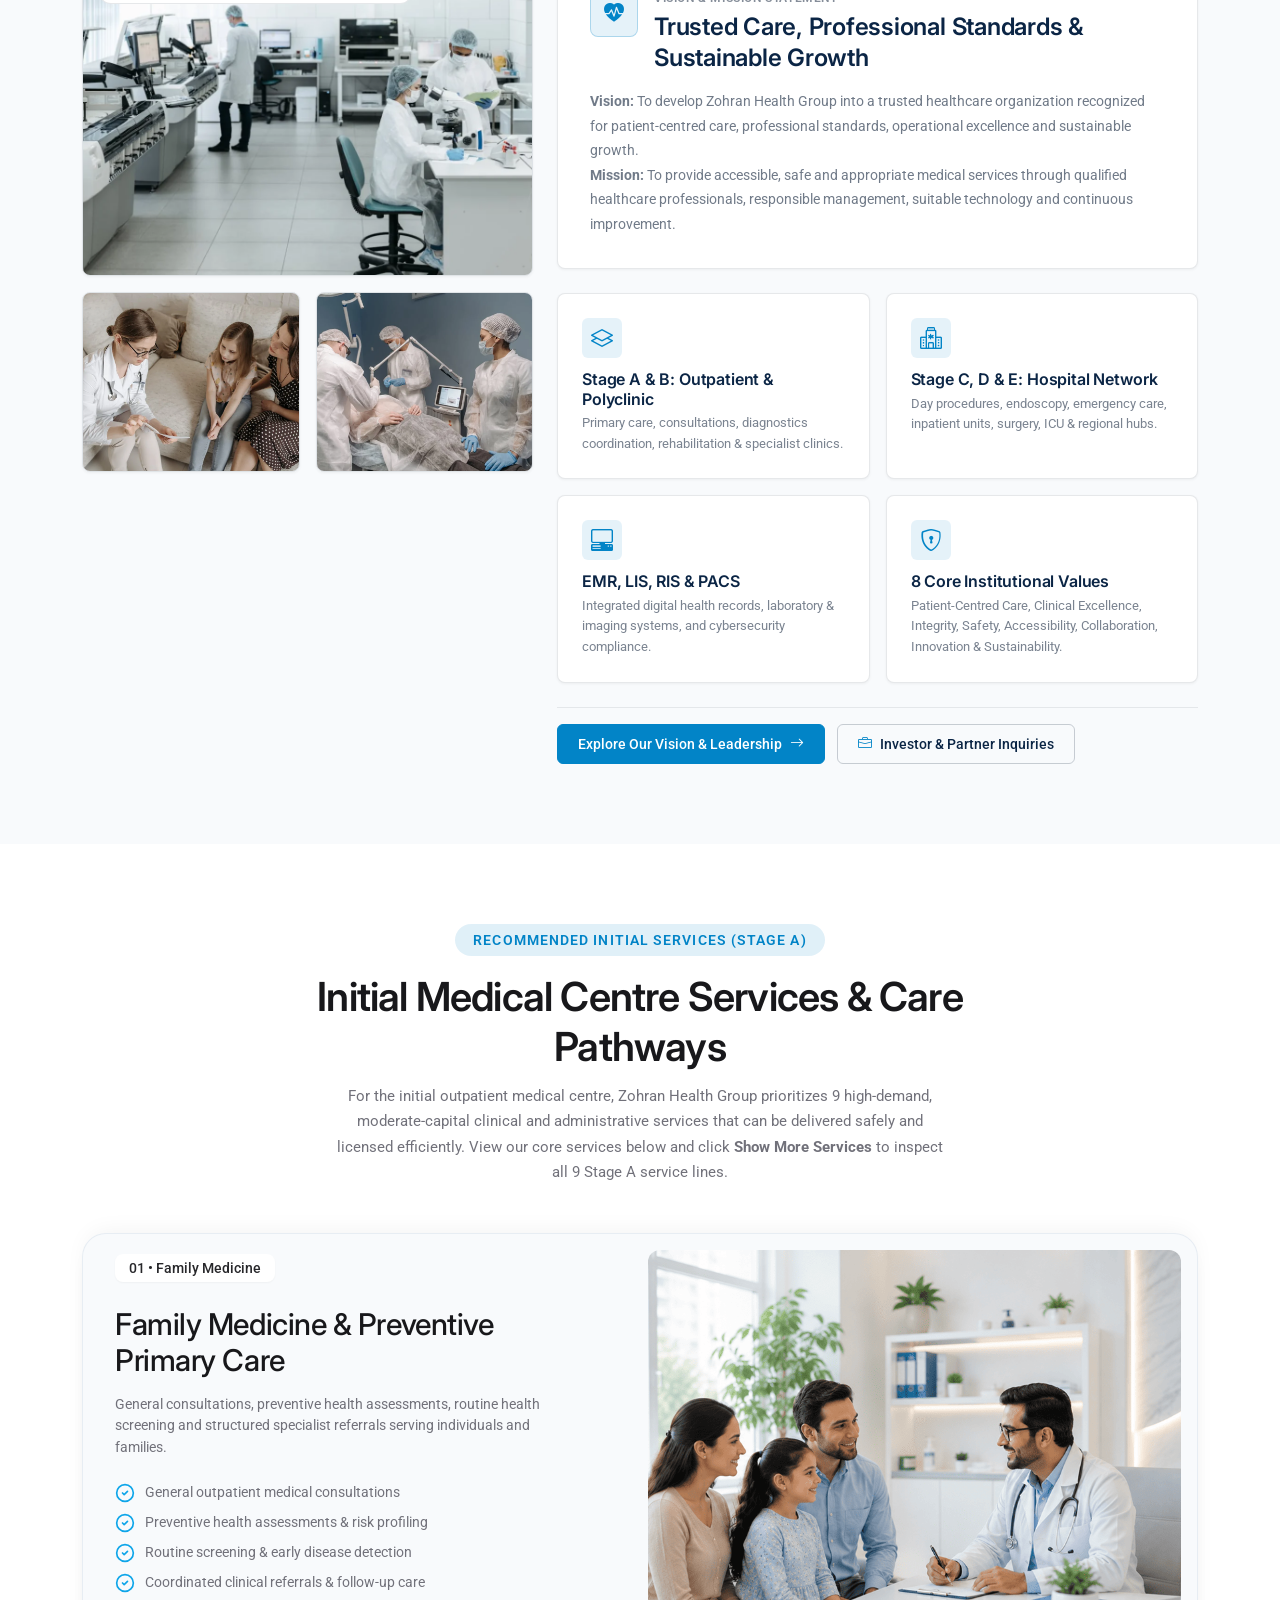
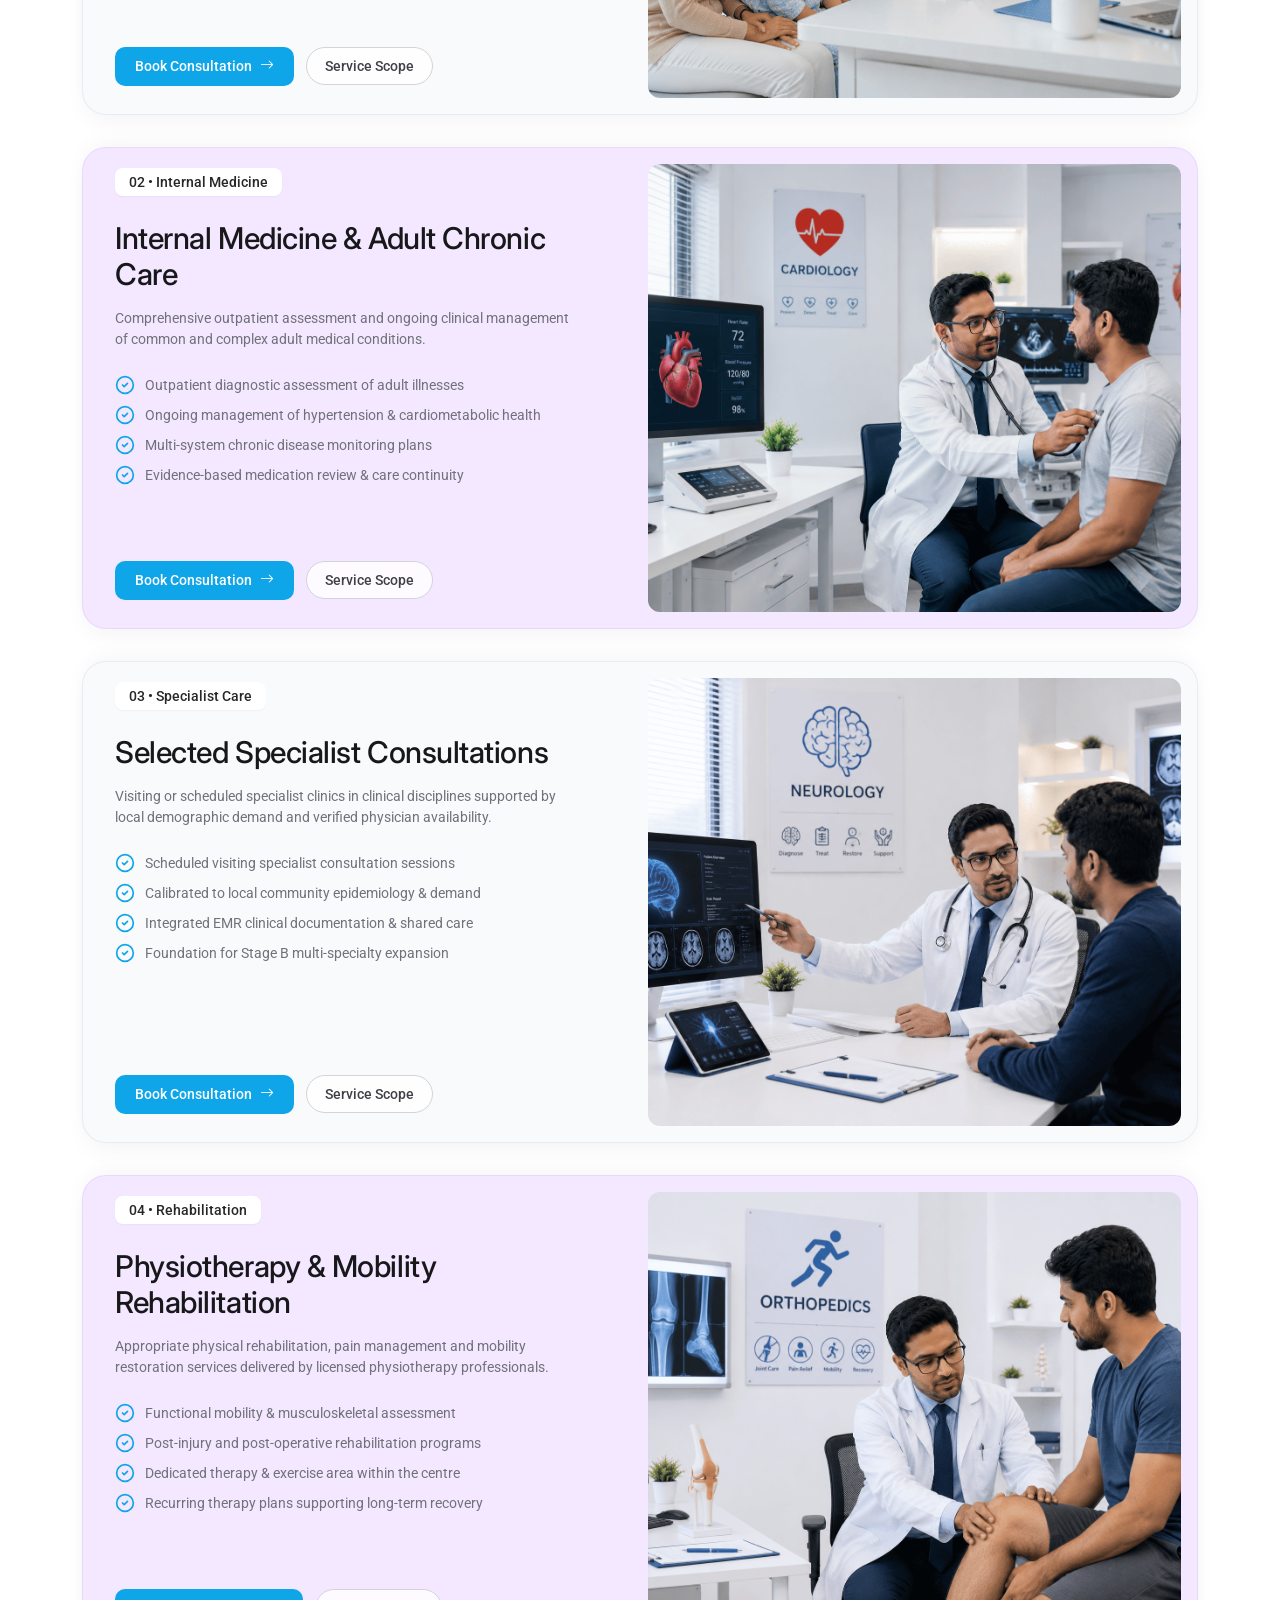
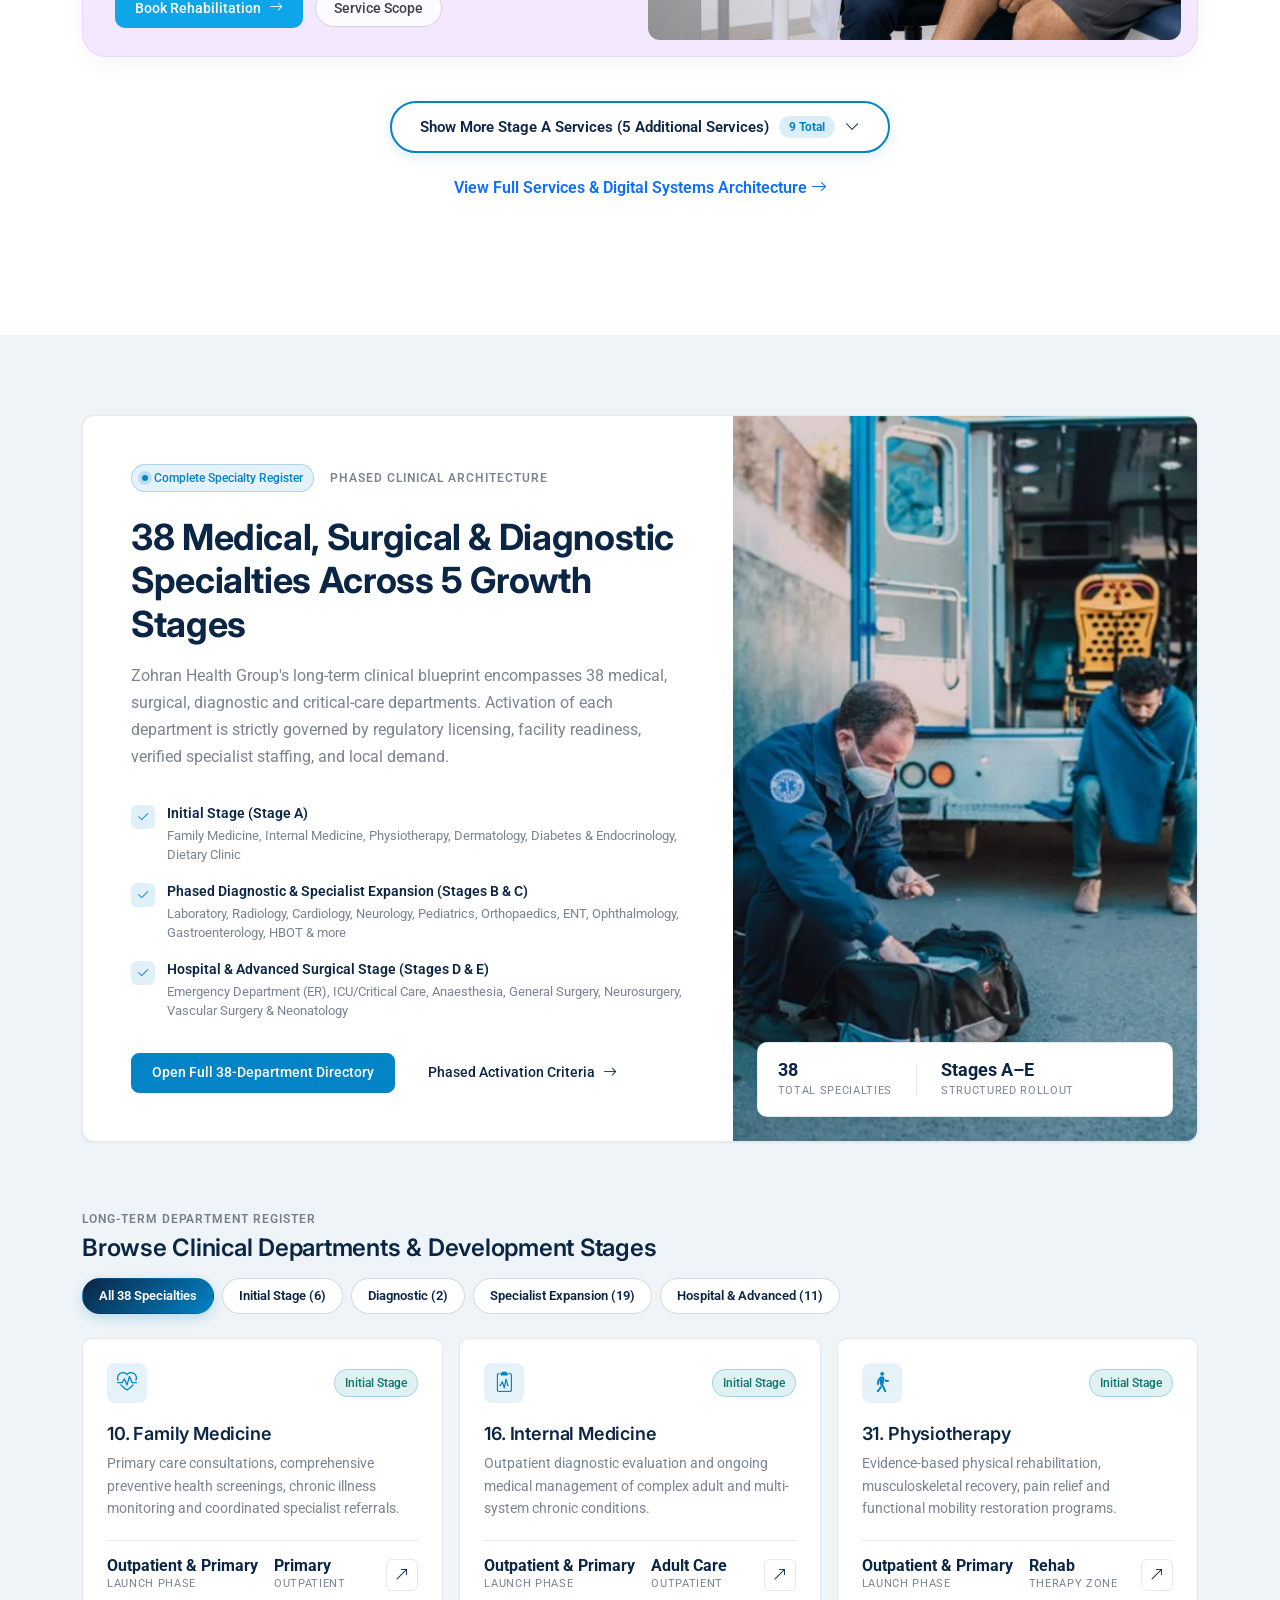
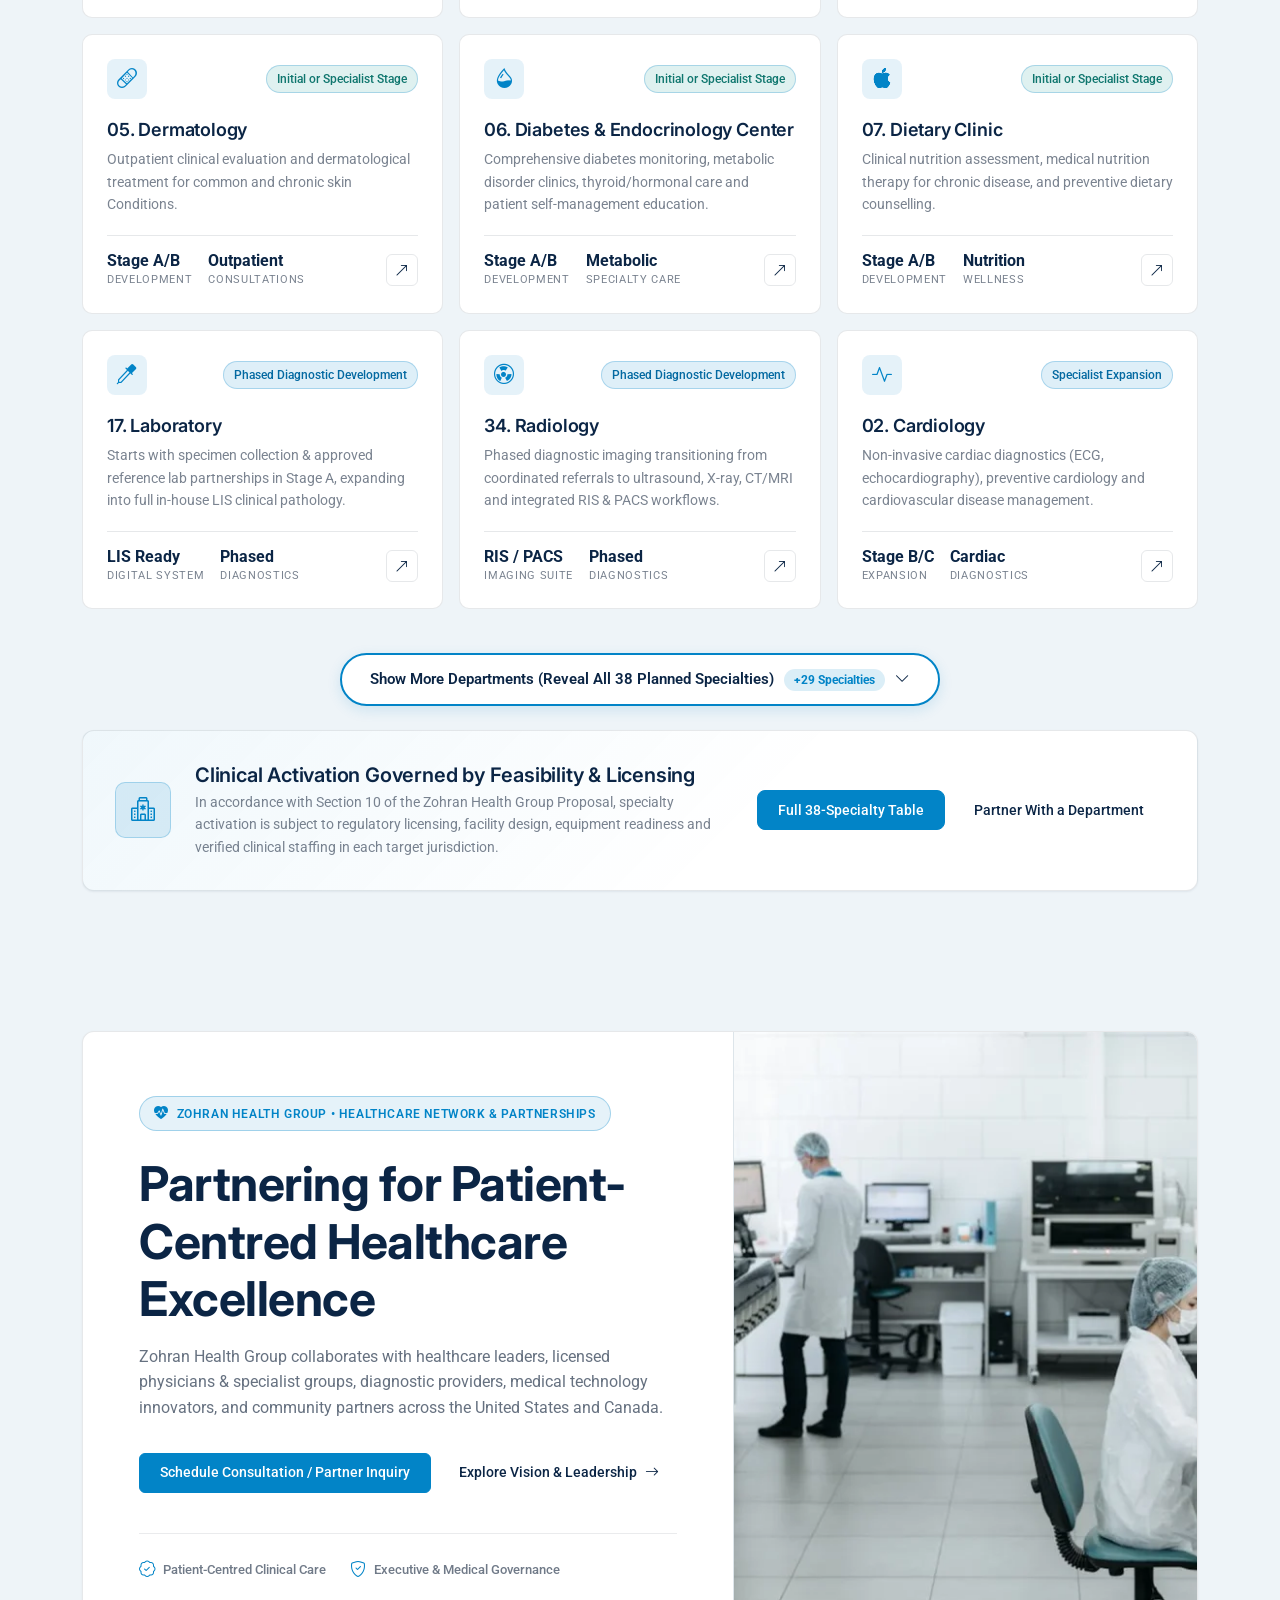
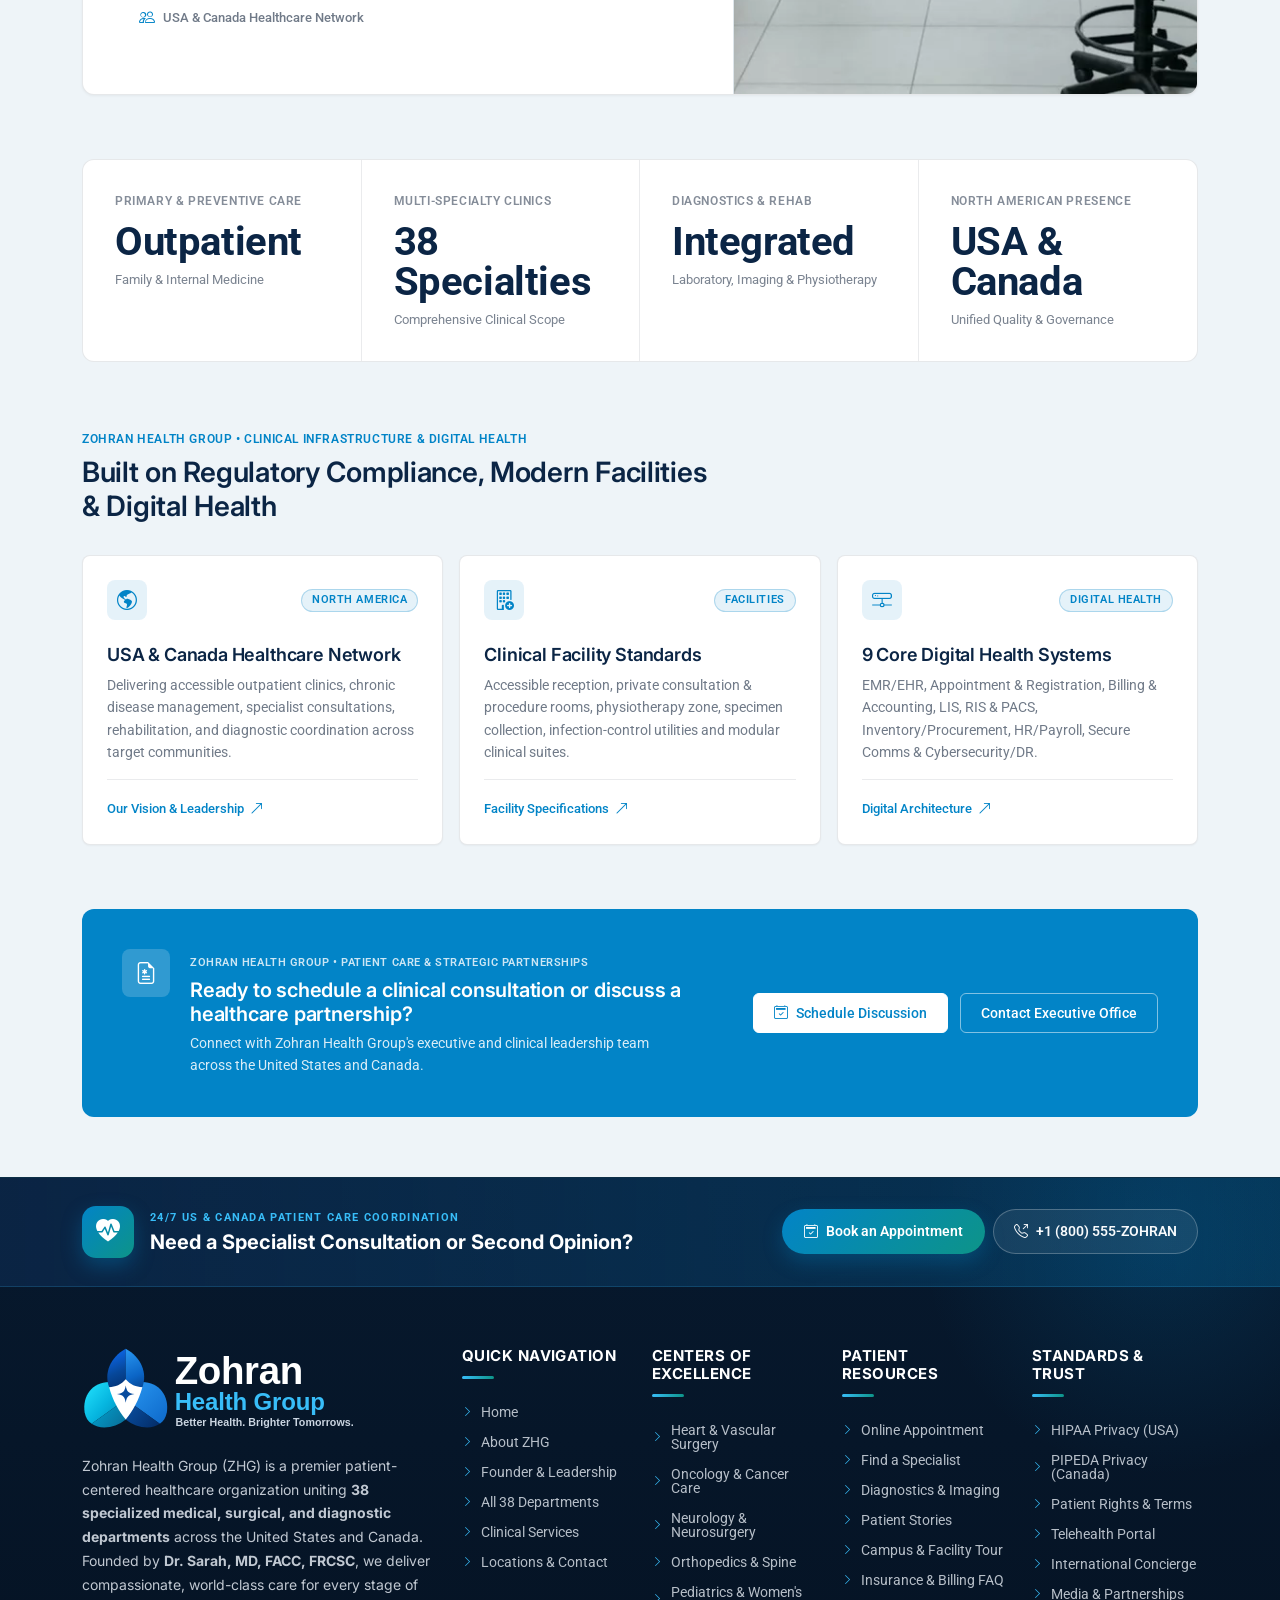
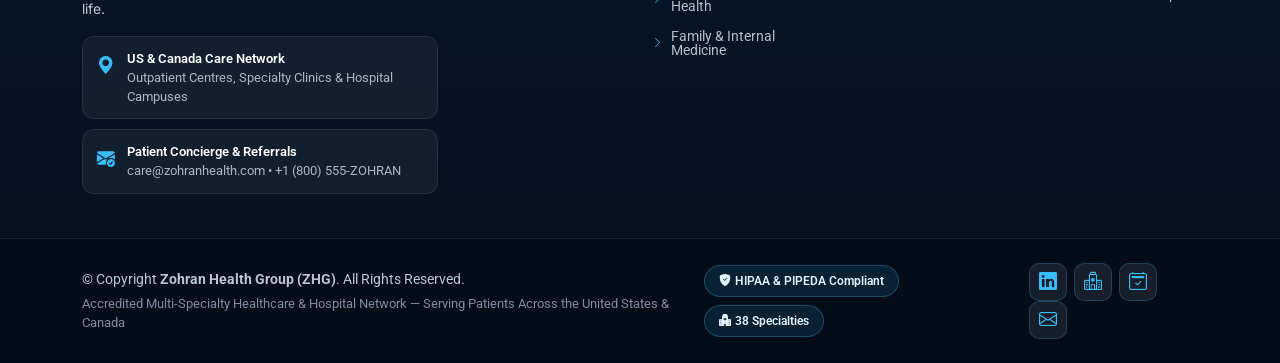
==== commit 1a2b201a: "Rebuild About page with exact v1 pillar cards, Founder featured card (.featured-body), and real ZHG " ====
--- a/index.html
+++ b/index.html
@@ -72,9 +72,8 @@
 
       <div class="hero-slider hero-video-wrapper">
         <video class="hero-bg-video" autoplay loop muted playsinline preload="auto" poster="assets/img/health/showcase-1.webp">
-          <source src="assets/video/hospital-hero.mp4" type="video/mp4">
-          <source src="https://assets.mixkit.co/videos/preview/mixkit-doctors-walking-in-a-hospital-corridor-41442-large.mp4" type="video/mp4">
-          <source src="https://cdn.pixabay.com/video/2020/05/25/40130-424930032_large.mp4" type="video/mp4">
+          <source src="assets/video/hospital-hero.webm?v=9" type="video/webm">
+          <source src="assets/video/hospital-hero.mp4?v=9" type="video/mp4">
         </video>
         <div class="slide-overlay zhg-video-overlay"></div>
       </div><!-- End Hero Video Background -->
